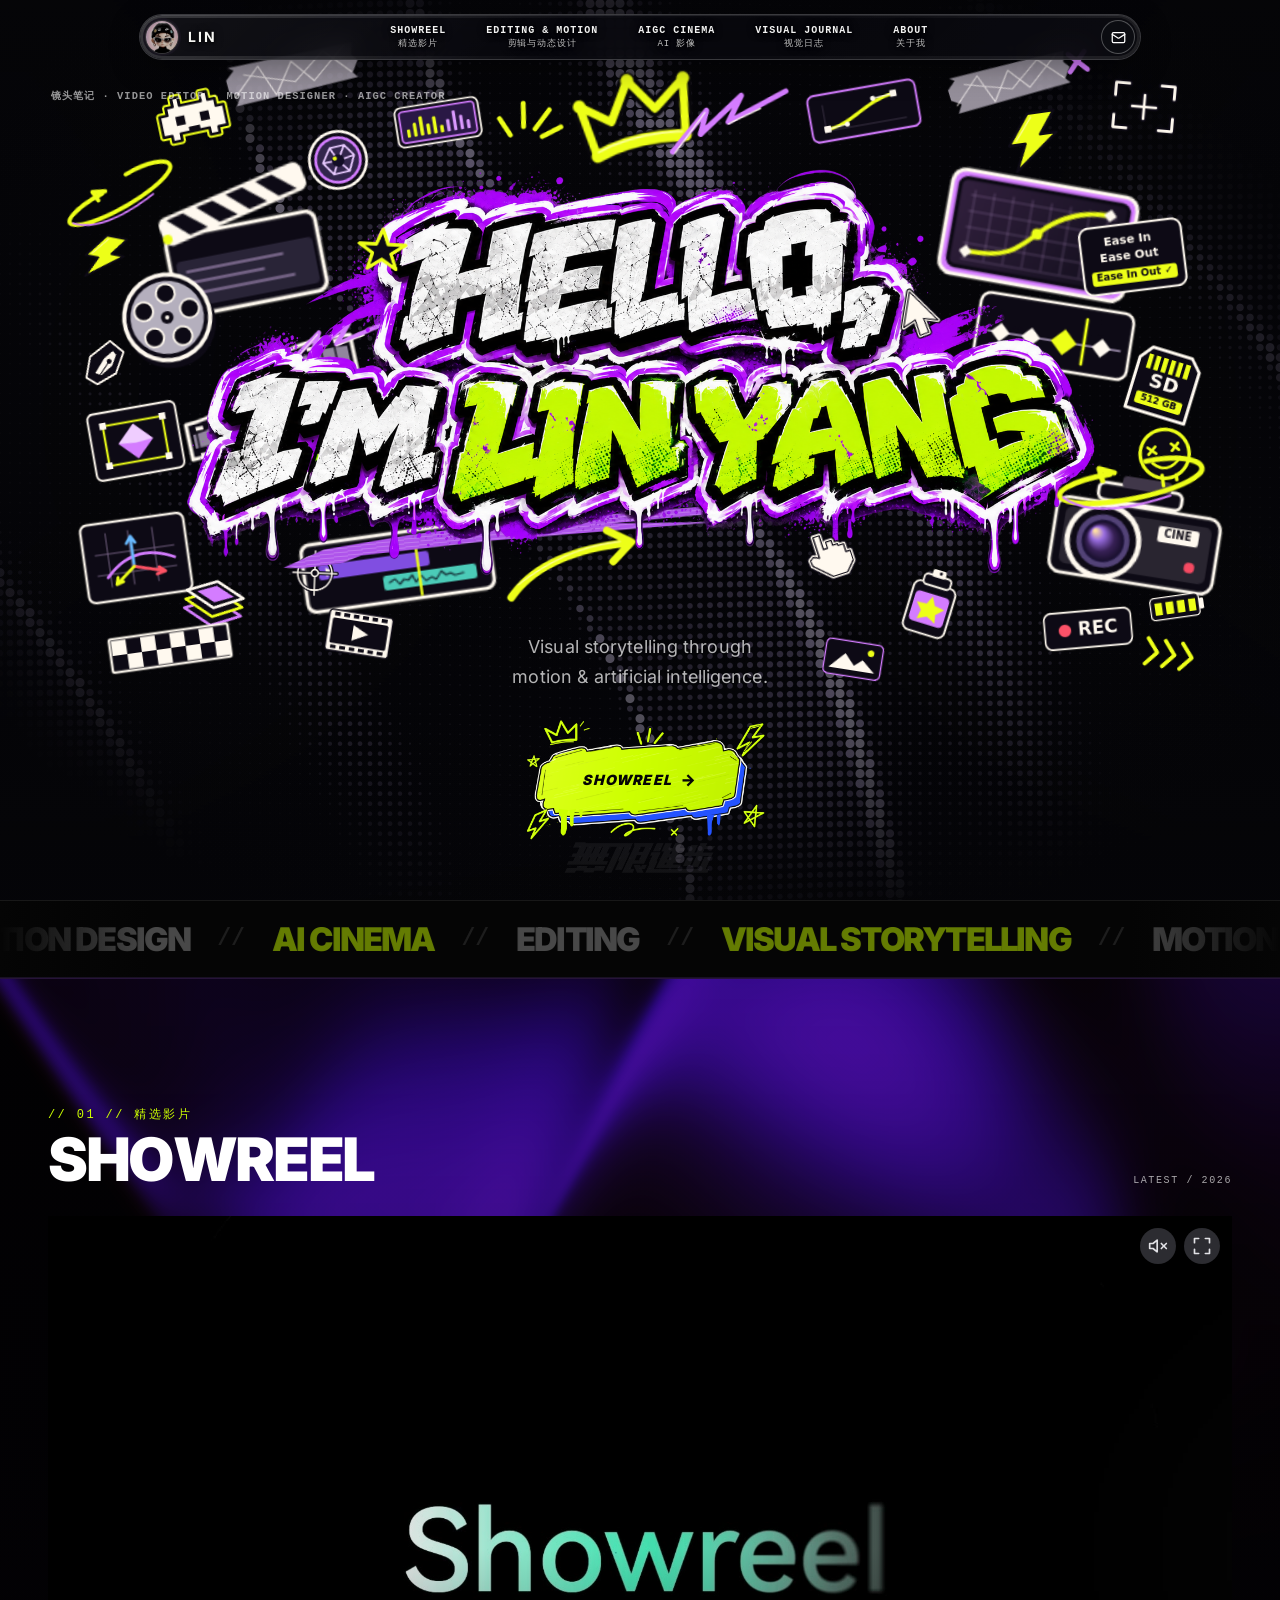
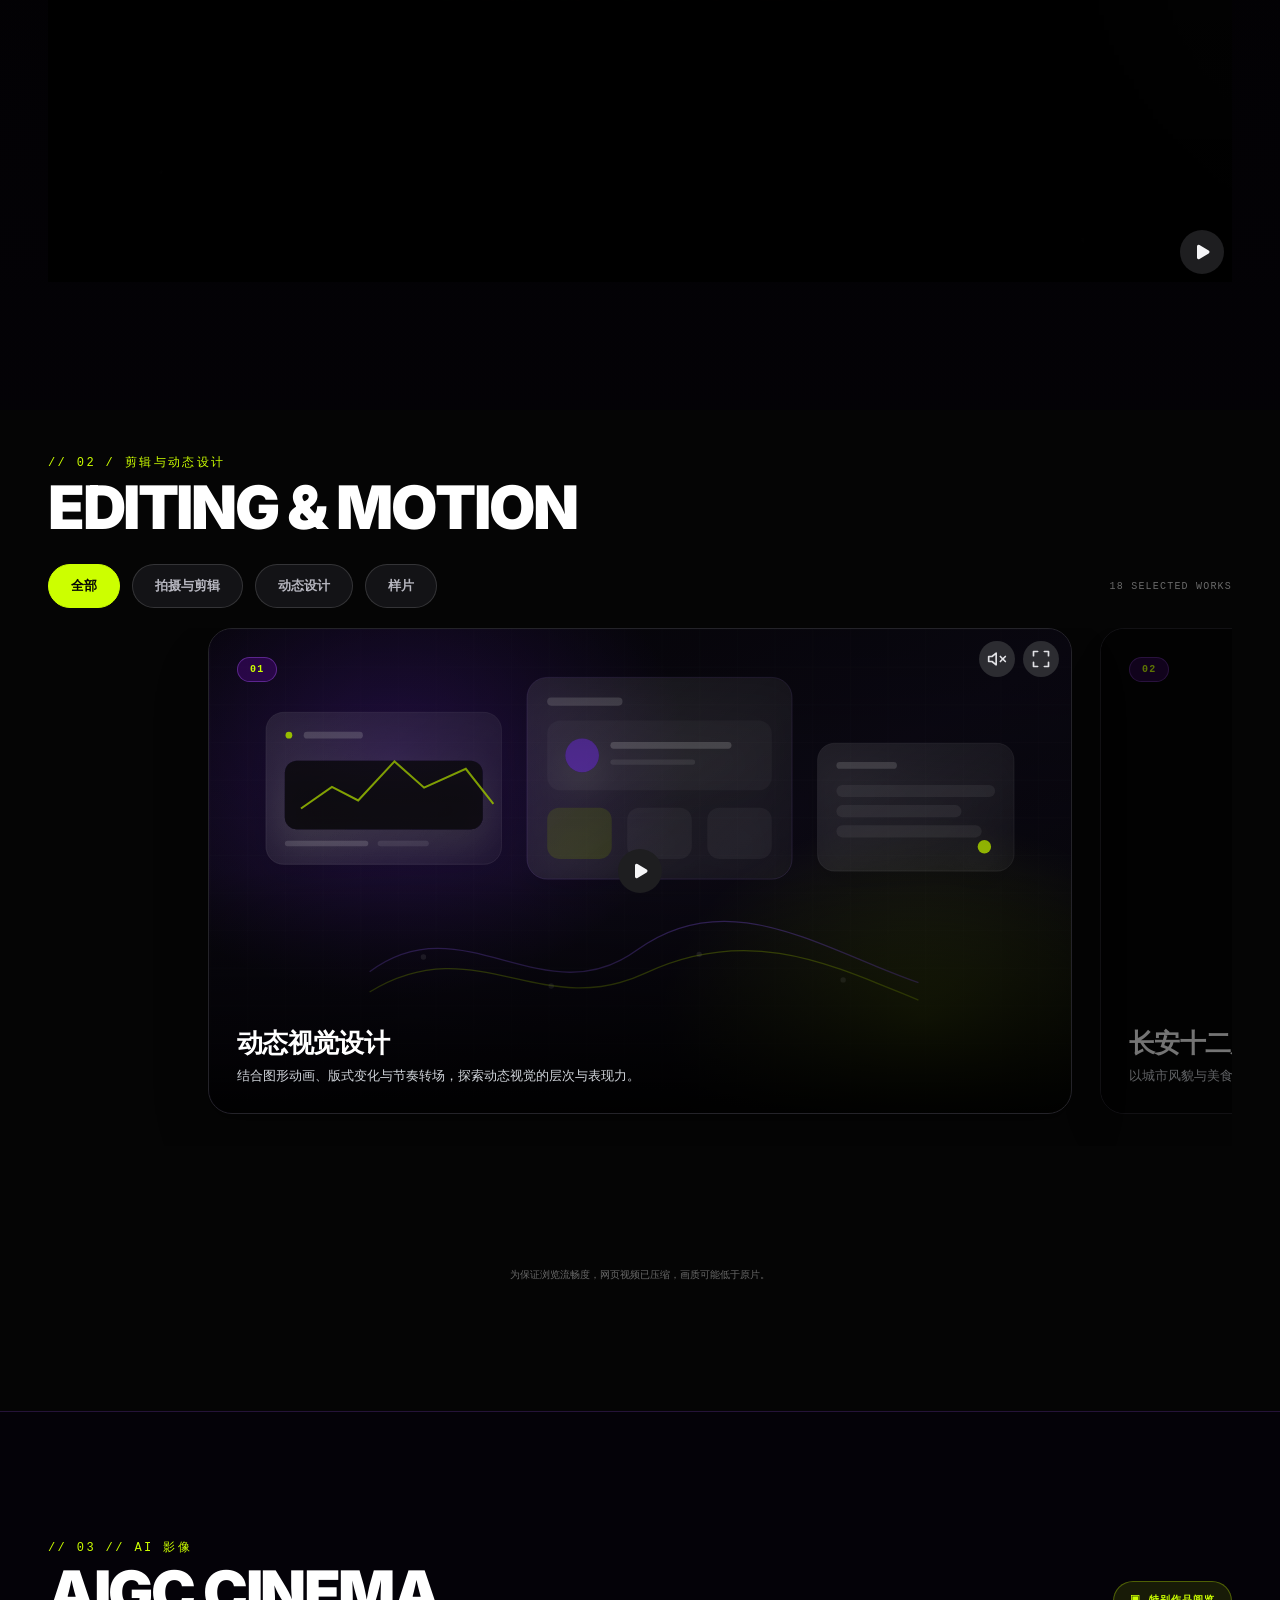
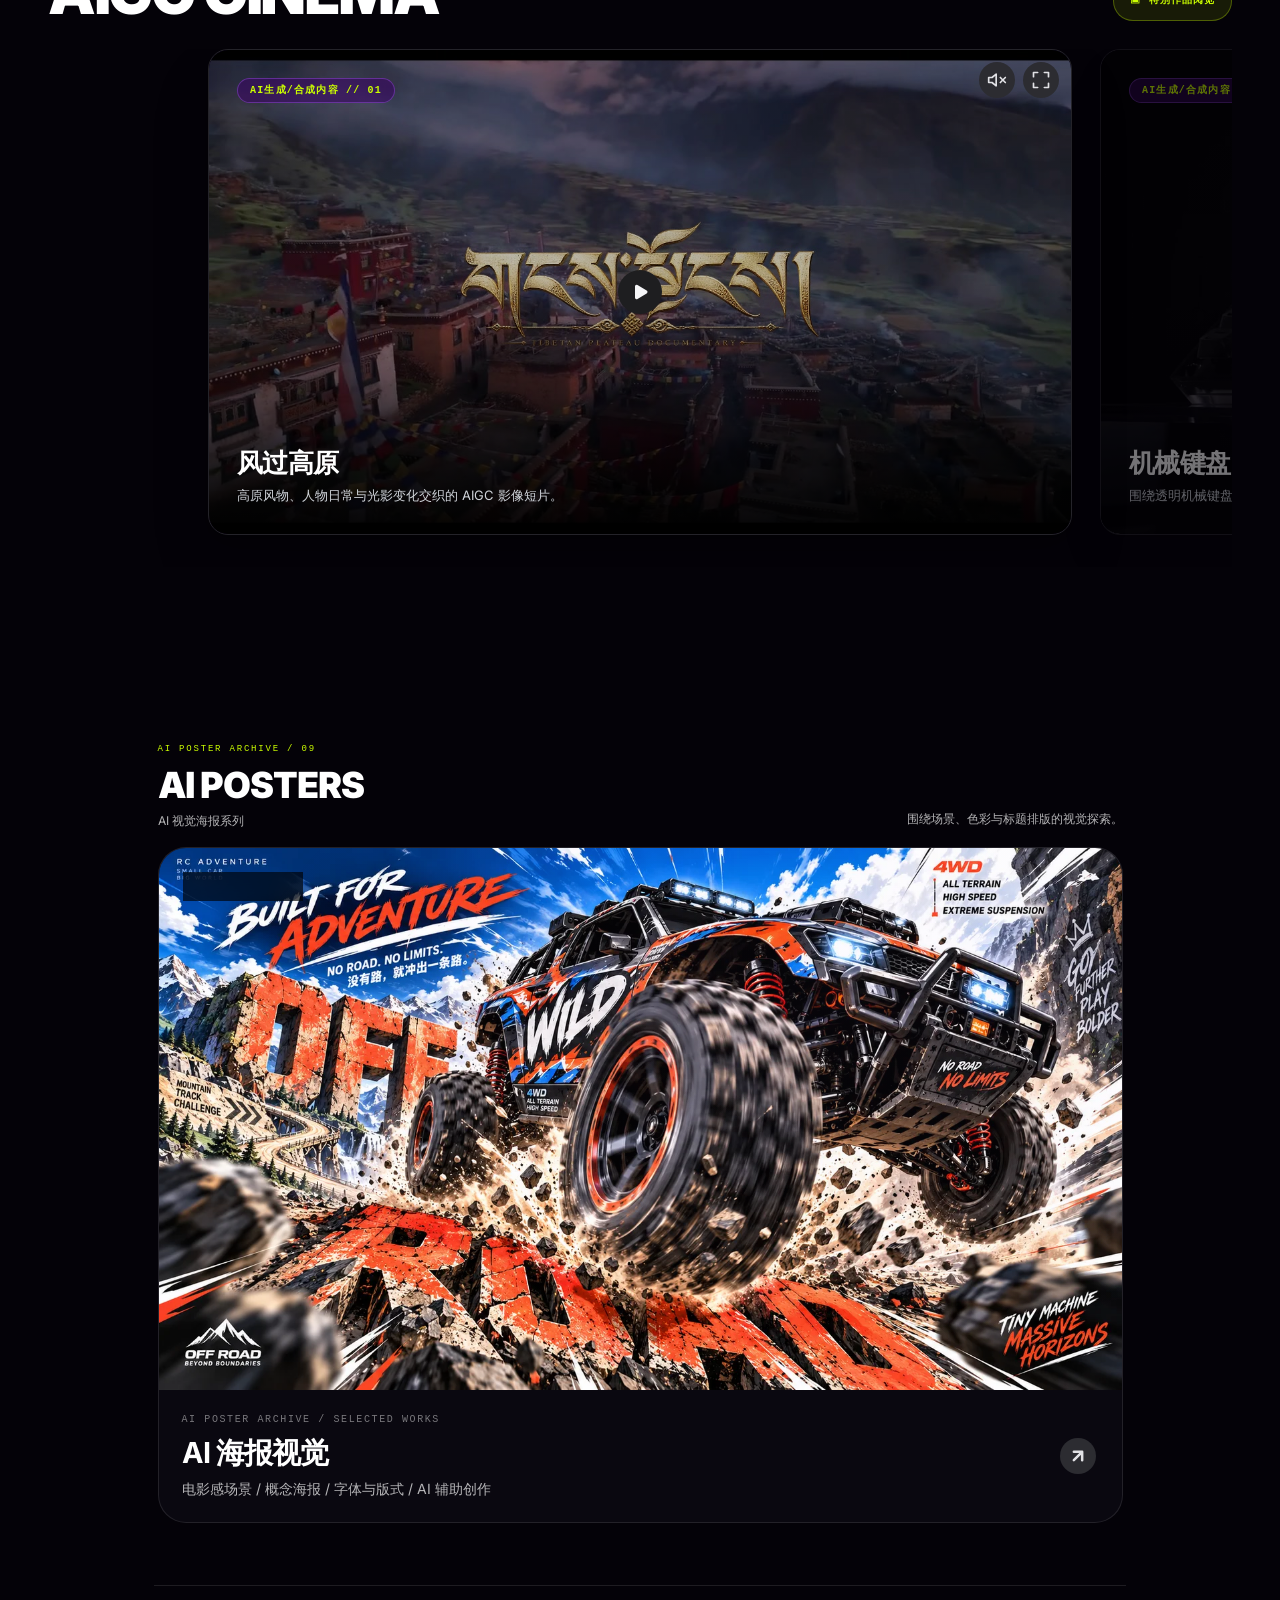
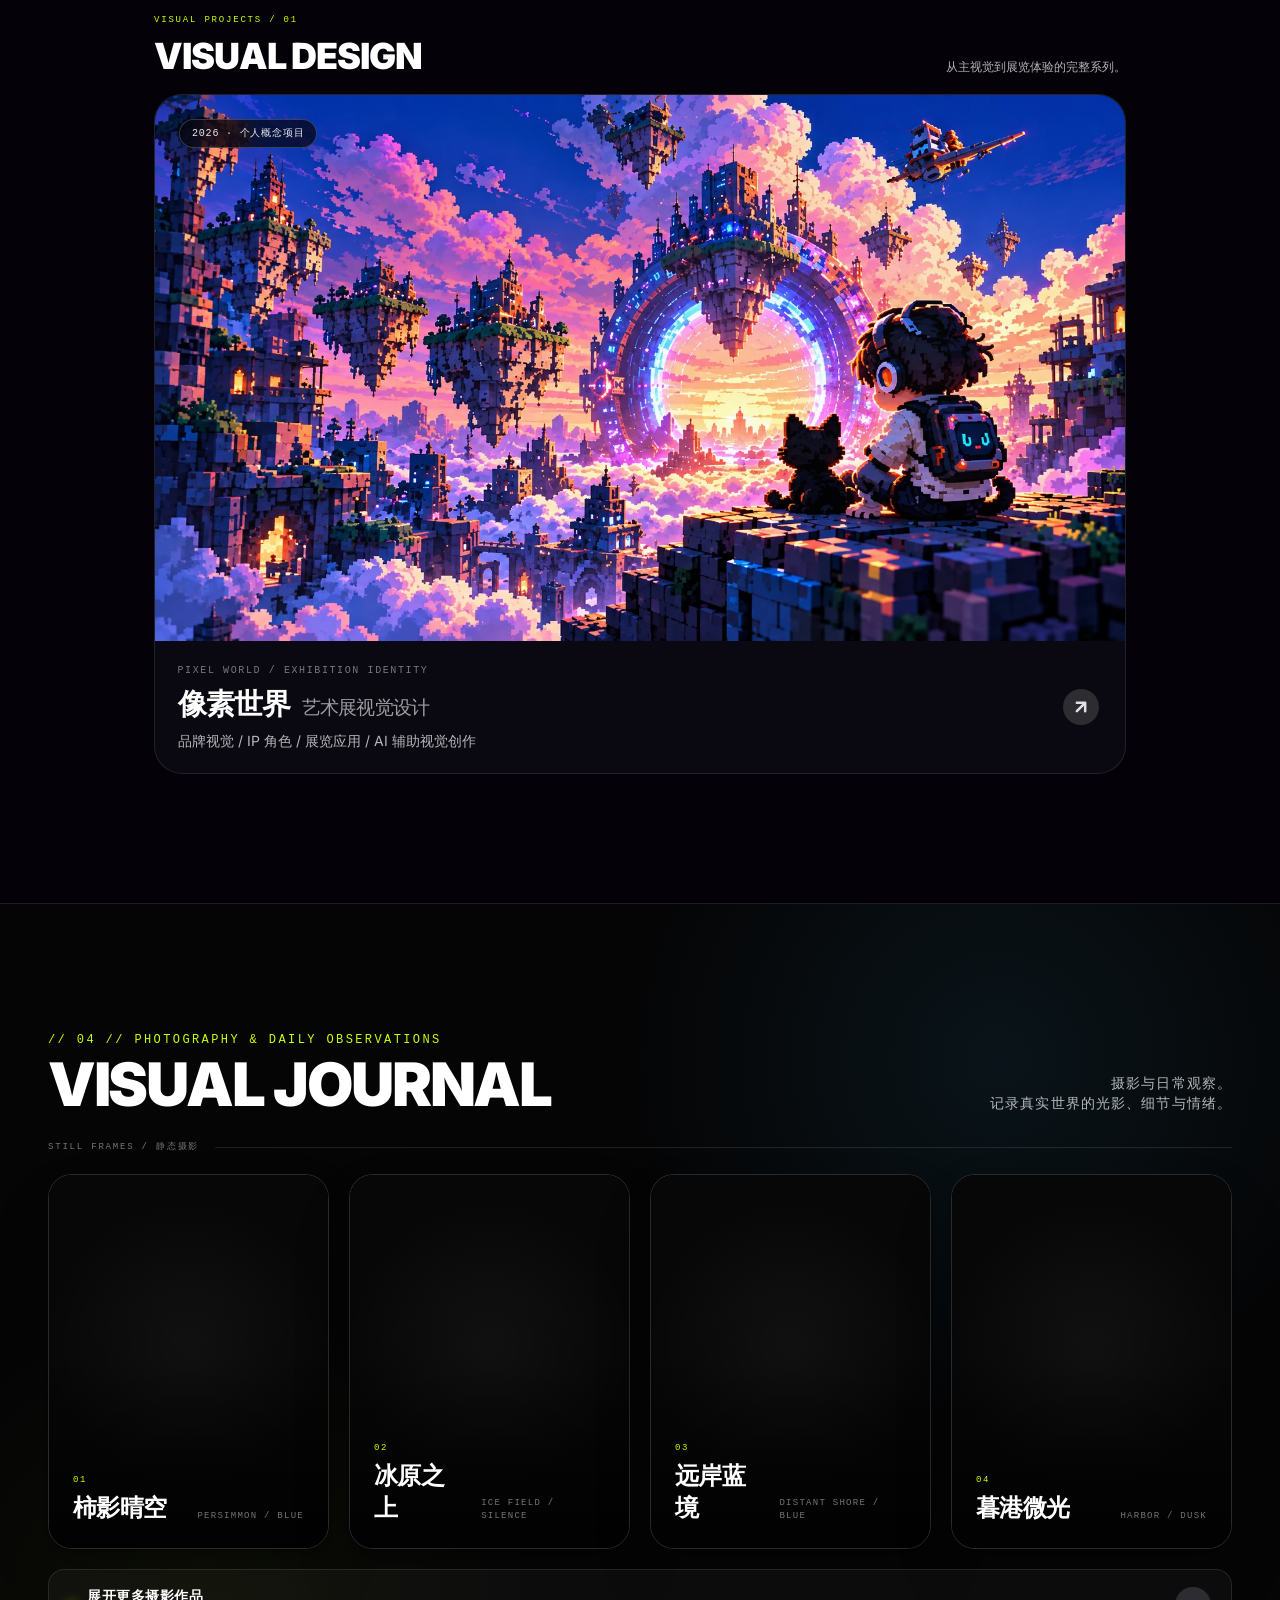
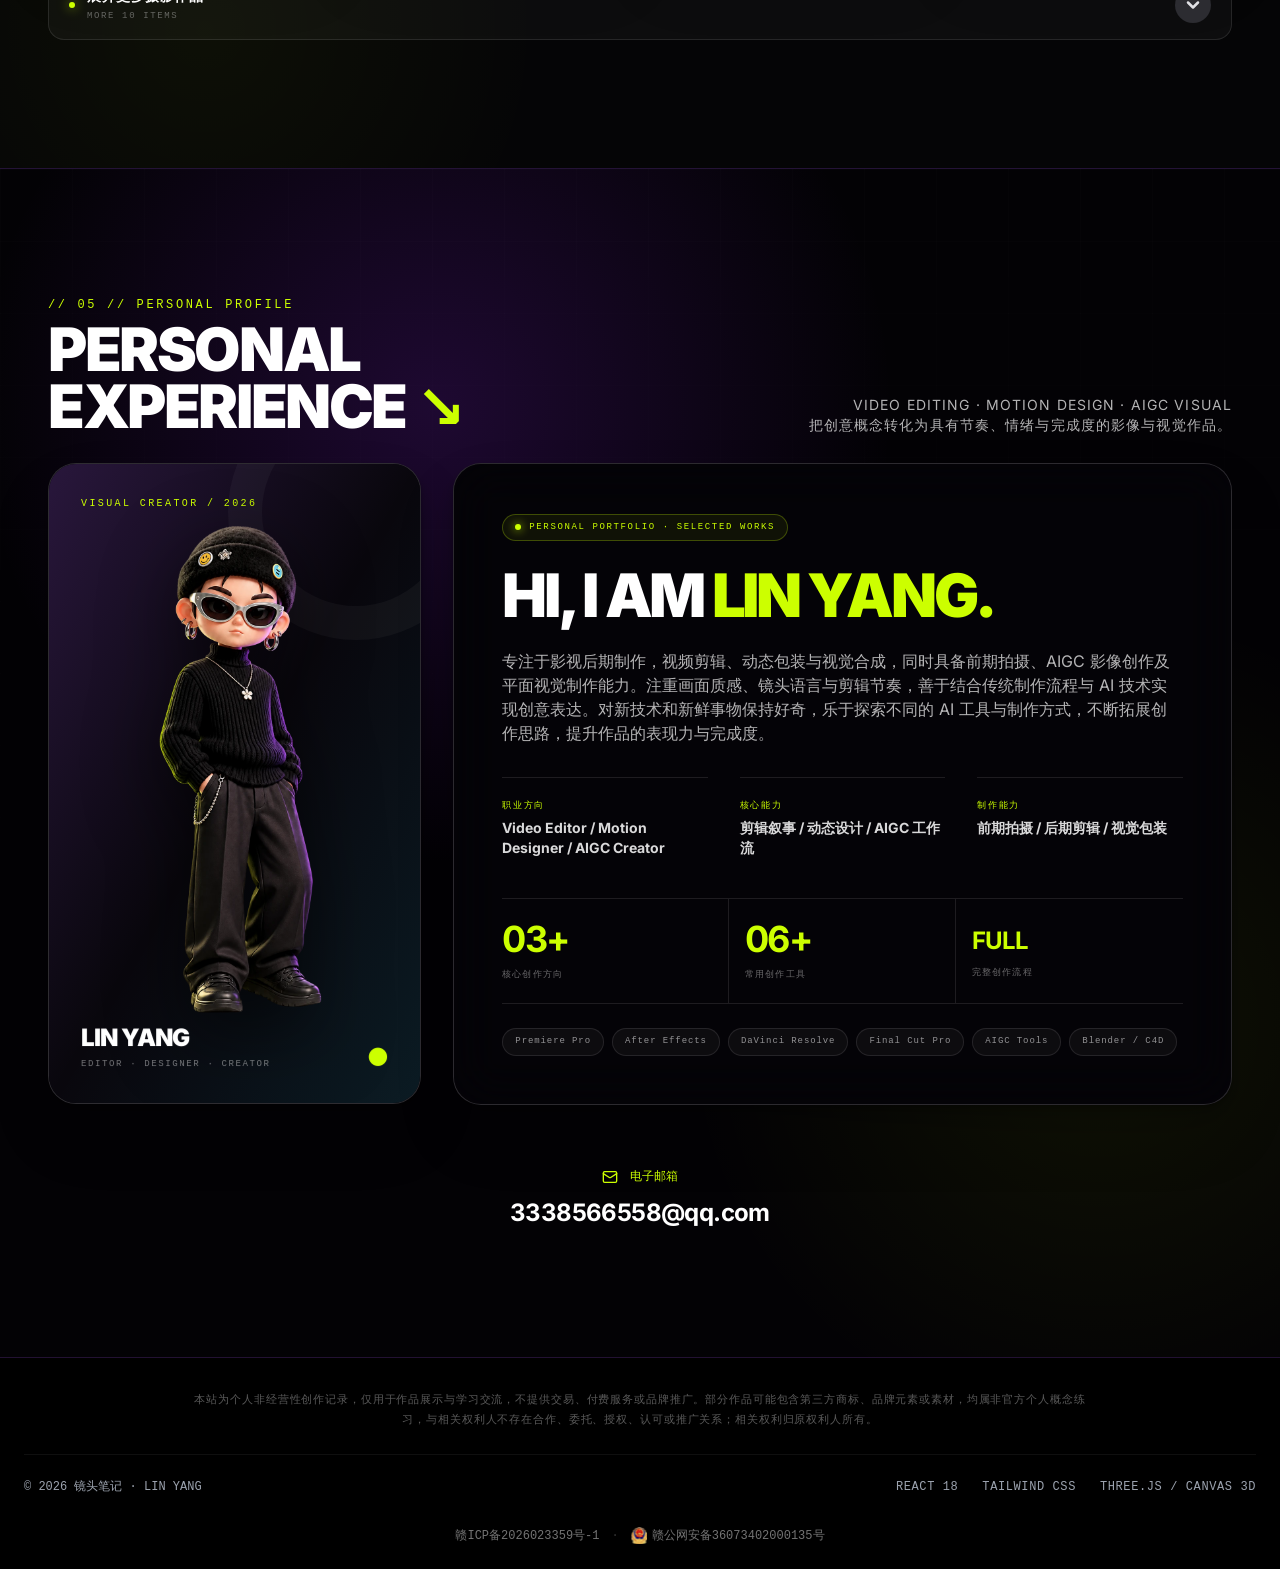
==== index.html @ d86e25cc "Update portfolio video sources and journal lightbox photos" ====
<!DOCTYPE html>
<html lang="zh-CN" class="scroll-smooth">
<head>
  <meta charset="UTF-8">
  <meta name="viewport" content="width=device-width, initial-scale=1.0">
  <title>LIN</title>
  <link rel="icon" type="image/x-icon" sizes="16x16 32x32 48x48" href="/favicon.ico?v=creature-h-2">
  <link rel="icon" type="image/svg+xml" sizes="any" href="/favicon.svg?v=creature-h-2">
  <meta name="description" content="镜头笔记是 LIN YANG 的影视后期、动态设计与 AIGC 影像个人创作记录。">
  <meta name="robots" content="noindex, nofollow, noarchive, nosnippet, noimageindex">
  <meta name="theme-color" content="#050505">
  <!-- Start first-screen images before React, fonts and application parsing. -->
  <link rel="preload" as="font" type="font/woff2" href="./assets/hero/textile-greeting/pixelify-sans-latin-700-normal.woff2" crossorigin>
  <link data-hero-preload rel="preload" as="image" type="image/webp" href="./assets/hero/textile-cycles-v1/creature-series.webp" fetchpriority="high">
  <link rel="preload" as="image" type="image/webp" href="./assets/intro/infinite-progress.webp" media="(prefers-reduced-motion: no-preference)">
  <script>
    // Reuse preload URLs, decode before entrance, and never trap a failed/slow visit.
    window.__heroAssetsReady = new Promise(resolve => {
      let finished = false;
      const finish = () => {
        if (finished) return;
        finished = true;
        clearTimeout(deadline);
        resolve();
      };
      const deadline = setTimeout(finish, 2400);
      const images = Array.from(document.querySelectorAll('link[data-hero-preload]'))
        .filter(link => !link.media || window.matchMedia(link.media).matches)
        .map(link => new Promise(done => {
          const image = new Image();
          image.decoding = 'async';
          image.fetchPriority = link.getAttribute('fetchpriority') || 'auto';
          image.onload = () => {
            if (typeof image.decode === 'function') image.decode().catch(() => {}).then(done);
            else done();
          };
          image.onerror = done;
          image.src = link.href;
        }));
      Promise.all(images).then(finish, finish);
    });
  </script>
  <script>
    const pageNavigation = performance.getEntriesByType?.('navigation')[0];
    const isPageReload = pageNavigation ? pageNavigation.type === 'reload' : performance.navigation?.type === 1;
    if (isPageReload) {
      // Start a reload at the homepage before reading any chapter or project route.
      if ('scrollRestoration' in history) history.scrollRestoration = 'manual';
      const homeUrl = new URL(window.location.href);
      homeUrl.hash = '';
      history.replaceState(null, '', homeUrl);
    } else if (['#project-pixel-world', '#project-ai-posters'].includes(window.location.hash)) {
      document.documentElement.classList.add('project-route-pending');
    }
    try {
      if (isPageReload) {
        sessionStorage.removeItem('portfolioReviewReturn');
        sessionStorage.removeItem('portfolioReviewScrollY');
      } else if (sessionStorage.getItem('portfolioReviewReturn') === 'gallery') {
        document.documentElement.classList.add('review-return-pending');
      }
    } catch {}
  </script>




  <style>
    html { background: #050505; }
    html.project-route-pending #root { visibility: hidden; }
    html.review-return-pending body {
      opacity: 0;
      pointer-events: none;
      animation: review-return-fallback 1ms 2.5s forwards;
    }
    @keyframes review-return-fallback {
      to { opacity: 1; pointer-events: auto; }
    }
    body {
      font-family: 'Inter', system-ui, -apple-system, BlinkMacSystemFont, sans-serif;
      background-color: #050505;
      color: #ffffff;
      overflow-x: hidden;
    }
    ::-webkit-scrollbar { width: 6px; }
    ::-webkit-scrollbar-track { background: #050505; }
    ::-webkit-scrollbar-thumb { background: #2a1b3d; border-radius: 3px; }
    ::-webkit-scrollbar-thumb:hover { background: #A855F7; }
    .static-icp-footer {
      position: relative;
      z-index: 10;
      visibility: hidden;
      opacity: 0;
      padding: 0 24px calc(24px + env(safe-area-inset-bottom));
      background: #000;
      color: rgba(255, 255, 255, 0.45);
      font-family: ui-monospace, SFMono-Regular, Menlo, Monaco, Consolas, monospace;
      font-size: 12px;
      line-height: 1.5;
      text-align: center;
      transition: opacity 180ms ease;
      animation: static-icp-fallback 180ms ease 12s forwards;
    }
    html.site-intro-complete .static-icp-footer {
      visibility: visible;
      opacity: 1;
      animation: none;
    }
    @keyframes static-icp-fallback {
      to {
        visibility: visible;
        opacity: 1;
      }
    }
    .static-icp-footer a {
      color: inherit;
      text-decoration: none;
      transition: color 180ms ease;
    }
    .static-icp-footer__links {
      display: flex;
      flex-wrap: wrap;
      align-items: center;
      justify-content: center;
      gap: 8px 12px;
    }
    .static-icp-footer__separator {
      color: rgba(255, 255, 255, 0.2);
    }
    .static-icp-footer__police {
      display: inline-flex;
      align-items: center;
      gap: 5px;
    }
    .static-icp-footer__badge {
      width: 16px;
      height: 18px;
      object-fit: contain;
      flex: 0 0 auto;
    }
    .static-icp-footer a:hover,
    .static-icp-footer a:focus-visible {
      color: #CCFF00;
    }

      /* Animate only the media so sound and expand controls stay aligned. */
      .aigc-gallery-card__preview { overflow: hidden; }
      .aigc-gallery-card__preview > img, .aigc-gallery-card__preview > video { opacity: 1; filter: brightness(.85); }
</style>
  <link rel="preload" href="./assets/site.css?v=41cffd0712" as="style">
  <link rel="stylesheet" href="./assets/site.css?v=41cffd0712">
</head>
<body class="bg-[#050505] text-white">

  <div id="root"></div>
  <footer class="static-icp-footer" aria-label="网站备案信息">
    <div class="static-icp-footer__links">
      <a href="https://beian.miit.gov.cn/" target="_blank" rel="noopener noreferrer">
        赣ICP备2026023359号-1
      </a>
      <span class="static-icp-footer__separator" aria-hidden="true">·</span>
      <a class="static-icp-footer__police" href="https://beian.mps.gov.cn/#/query/webSearch?code=36073402000135" target="_blank" rel="noopener noreferrer">
        <img class="static-icp-footer__badge" src="./assets/gongan-beian.png" alt="" width="16" height="18">
        赣公网安备36073402000135号
      </a>
    </div>
  </footer>
  <noscript>
    <style>
      .static-icp-footer { visibility: visible !important; opacity: 1 !important; animation: none !important; }
    </style>
  </noscript>
<script src="./assets/react.production.min.js" defer></script>
  <script src="./assets/react-dom.production.min.js" defer></script>
  <script src="./assets/hero/pattern-waves.js?v=0b470b080c" defer></script>
  <script src="./assets/hero/text-image-greeting.js?v=a003a6a29b" defer></script>
  <script src="./assets/hero/nav-glass-surface.js?v=66117b0109" defer></script>
  <script src="./assets/site.js?v=bdb9c400f9" defer></script>

</body>
</html>
---- assets/site.css ----
@font-face{font-family:Inter;font-style:normal;font-display:swap;font-weight:300;src:url('./fonts/inter-latin-300-normal.woff2') format('woff2')}@font-face{font-family:Inter;font-style:normal;font-display:swap;font-weight:400;src:url('./fonts/inter-latin-400-normal.woff2') format('woff2')}@font-face{font-family:Inter;font-style:normal;font-display:swap;font-weight:500;src:url('./fonts/inter-latin-500-normal.woff2') format('woff2')}@font-face{font-family:Inter;font-style:normal;font-display:swap;font-weight:700;src:url('./fonts/inter-latin-700-normal.woff2') format('woff2')}@font-face{font-family:Inter;font-style:normal;font-display:swap;font-weight:900;src:url('./fonts/inter-latin-900-normal.woff2') format('woff2')}@font-face{font-family:Orbitron;font-style:normal;font-display:swap;font-weight:700;src:url('./fonts/orbitron-latin-700-normal.woff2') format('woff2')}@font-face{font-family:Orbitron;font-style:normal;font-display:swap;font-weight:900;src:url('./fonts/orbitron-latin-900-normal.woff2') format('woff2')}.pattern-waves{position:relative;width:100%;height:100%;overflow:hidden}.card-swap{position:relative;width:100%;height:100%;outline:0;-webkit-tap-highlight-color:transparent}.card-swap-sizer{max-height:100%;overflow:hidden;pointer-events:none}.card-swap-sizer>span{display:block;width:100%;max-width:var(--swap-stage-w);aspect-ratio:var(--swap-ratio)}.card-swap-stage{position:absolute;top:50%;left:50%;width:var(--swap-stage-w);height:var(--swap-stage-h);perspective:900px;transform:translate(-50%,-50%);pointer-events:none}.card-swap-slot{position:absolute;top:var(--swap-oy);left:var(--swap-ox);width:var(--swap-w);height:var(--swap-h);margin:calc(var(--swap-h)/ -2) 0 0 calc(var(--swap-w)/ -2);border-radius:var(--swap-radius);overflow:hidden;isolation:isolate;box-shadow:var(--swap-shadow);pointer-events:auto;user-select:none;-webkit-user-select:none;touch-action:pan-y;backface-visibility:hidden;-webkit-backface-visibility:hidden}.card-swap:focus-visible .card-swap-slot[data-front]{outline:2px solid var(--swap-ink);outline-offset:3px}.card-swap-shade{position:absolute;inset:0;z-index:3;border-radius:inherit;background:var(--swap-shade);opacity:0;pointer-events:none}.card-swap-card{position:relative;width:100%;height:100%;box-sizing:border-box;border-radius:inherit;overflow:hidden;isolation:isolate;background:var(--swap-tile);color:var(--swap-ink)}.card-swap-card-rim{position:absolute;inset:0;z-index:2;border-radius:inherit;box-shadow:inset 0 0 0 1px var(--swap-tile-edge),inset 0 1px 0 var(--swap-tile-highlight);pointer-events:none}.card-swap-item{display:flex;flex-direction:column;gap:6px;height:100%;padding:6px;box-sizing:border-box}.card-swap-head{display:flex;flex:none;align-items:center;gap:10px;min-width:0;height:30px;padding:0 6px}.card-swap-icon{display:grid;flex:none;place-items:center;width:24px;height:24px;border-radius:50%;background:var(--swap-badge)}.card-swap-title{overflow:hidden;font-size:14px;font-weight:500;line-height:1.2;letter-spacing:-.01em;text-overflow:ellipsis;white-space:nowrap}.card-swap-media{position:relative;flex:1;min-height:0;overflow:hidden;border-radius:max(0px,calc(var(--swap-radius) - 6px));background:var(--swap-badge)}.card-swap-media img{position:absolute;inset:0;display:block;width:100%;height:100%;object-fit:cover;pointer-events:none;user-select:none;-webkit-user-drag:none}.card-swap-media::after{content:'';position:absolute;inset:0;border-radius:inherit;box-shadow:inset 0 0 0 1px var(--swap-media-edge);pointer-events:none}.premium-nav__glass.glass-surface{position:relative;display:flex;align-items:center;justify-content:center;overflow:hidden;transition:opacity .26s ease-out}.premium-nav__glass .glass-surface__filter{width:100%;height:100%;pointer-events:none;position:absolute;inset:0;opacity:0;z-index:-1}.premium-nav__glass .glass-surface__content{width:100%;height:100%;display:flex;align-items:center;justify-content:center;padding:.5rem;border-radius:inherit;position:relative;z-index:1}.premium-nav__glass.glass-surface--svg{background:light-dark(hsl(0 0% 100% / var(--glass-frost,0)),hsl(0 0% 0% / var(--glass-frost,0)));backdrop-filter:var(--filter-id,url(#glass-filter)) saturate(var(--glass-saturation,1));box-shadow:0 0 2px 1px light-dark(color-mix(in oklch,#000,transparent 85%),color-mix(in oklch,#fff,transparent 65%)) inset,0 0 10px 4px light-dark(color-mix(in oklch,#000,transparent 90%),color-mix(in oklch,#fff,transparent 85%)) inset,0 4px 16px rgba(17,17,26,.05),0 8px 24px rgba(17,17,26,.05),0 16px 56px rgba(17,17,26,.05),0 4px 16px rgba(17,17,26,.05) inset,0 8px 24px rgba(17,17,26,.05) inset,0 16px 56px rgba(17,17,26,.05) inset}.premium-nav__glass.glass-surface--webgl{box-shadow:0 4px 16px rgba(17,17,26,.05),0 8px 24px rgba(17,17,26,.05),0 16px 56px rgba(17,17,26,.05)}.premium-nav__glass .glass-surface__canvas,.premium-nav__glass .glass-surface__frame{position:absolute;inset:0;width:100%;height:100%;border-radius:inherit;pointer-events:none}.premium-nav__glass .glass-surface__frame{background:light-dark(hsl(0 0% 100% / var(--glass-frost,0)),hsl(0 0% 0% / var(--glass-frost,0)));box-shadow:0 0 2px 1px light-dark(color-mix(in oklch,#000,transparent 85%),color-mix(in oklch,#fff,transparent 65%)) inset,0 0 10px 4px light-dark(color-mix(in oklch,#000,transparent 90%),color-mix(in oklch,#fff,transparent 85%)) inset,0 4px 16px rgba(17,17,26,.05) inset,0 8px 24px rgba(17,17,26,.05) inset,0 16px 56px rgba(17,17,26,.05) inset}.premium-nav__glass.glass-surface--fallback{background:light-dark(hsl(0 0% 100% / calc(.12 + var(--glass-frost,0) * .5)),hsl(0 0% 100% / calc(.04 + var(--glass-frost,0) * .3)));-webkit-backdrop-filter:blur(12px) saturate(calc(var(--glass-saturation,1) * 1.4)) brightness(1.04);backdrop-filter:blur(12px) saturate(calc(var(--glass-saturation,1) * 1.4)) brightness(1.04);box-shadow:inset 0 1px 0 0 light-dark(hsl(0 0% 100% / .85),hsl(0 0% 100% / .3)),inset 0 -1px 0 0 light-dark(hsl(0 0% 100% / .35),hsl(0 0% 100% / .08)),0 0 2px 1px light-dark(color-mix(in oklch,#000,transparent 88%),color-mix(in oklch,#fff,transparent 72%)) inset,0 0 12px 3px light-dark(color-mix(in oklch,#fff,transparent 72%),color-mix(in oklch,#fff,transparent 90%)) inset,0 4px 16px rgba(17,17,26,.06),0 8px 24px rgba(17,17,26,.06),0 16px 56px rgba(17,17,26,.06)}.premium-nav__glass .glass-surface__rim,.premium-nav__glass .glass-surface__sheen{position:absolute;inset:0;border-radius:inherit;pointer-events:none}.premium-nav__glass .glass-surface__sheen{background:linear-gradient(135deg,light-dark(hsl(0 0% 100% / .42),hsl(0 0% 100% / .14)) 0,transparent 42%,transparent 64%,light-dark(hsl(0 0% 100% / .18),hsl(0 0% 100% / .05)) 100%)}.premium-nav__glass .glass-surface__rim{padding:3px;background:linear-gradient(150deg,light-dark(hsl(0 0% 100% / .7),hsl(0 0% 100% / .34)),light-dark(hsl(0 0% 100% / .1),hsl(0 0% 100% / .03)) 45%,light-dark(hsl(0 0% 100% / .08),hsl(0 0% 100% / .02)) 60%,light-dark(hsl(0 0% 100% / .42),hsl(0 0% 100% / .18)));-webkit-mask:linear-gradient(#000 0 0) content-box,linear-gradient(#000 0 0);-webkit-mask-composite:xor;mask:linear-gradient(#000 0 0) content-box exclude,linear-gradient(#000 0 0)}.premium-nav__glass .glass-surface__glow,.premium-nav__glass .glass-surface__line{position:absolute;inset:0;pointer-events:none;-webkit-mask-size:100% 100%;mask-size:100% 100%}.premium-nav__glass.glass-surface--svg .glass-surface__line,.premium-nav__glass.glass-surface--webgl .glass-surface__line{background:light-dark(color-mix(in oklch,#000,transparent 85%),color-mix(in oklch,#fff,transparent 65%))}.premium-nav__glass.glass-surface--svg .glass-surface__glow,.premium-nav__glass.glass-surface--webgl .glass-surface__glow{background:light-dark(color-mix(in oklch,#000,transparent 90%),color-mix(in oklch,#fff,transparent 85%))}.premium-nav__glass.glass-surface--fallback .glass-surface__line{background:light-dark(color-mix(in oklch,#000,transparent 88%),color-mix(in oklch,#fff,transparent 72%))}.premium-nav__glass.glass-surface--fallback .glass-surface__glow{background:light-dark(color-mix(in oklch,#fff,transparent 72%),color-mix(in oklch,#fff,transparent 90%))}@supports not ((backdrop-filter:blur(1px)) or (-webkit-backdrop-filter:blur(1px))){.premium-nav__glass.glass-surface--fallback{background:light-dark(hsl(0 0% 100% / .72),hsl(0 0% 12% / .72))}}.premium-nav__glass.glass-surface:focus-visible{outline:solid 2px;outline-offset:2px}.rb-fold-text{display:inline-block;color:var(--rb-fold-text-color,currentColor);font-size:var(--rb-fold-text-font-size, inherit);font-weight:var(--rb-fold-text-font-weight,inherit);line-height:.95;letter-spacing:-.04em;white-space:pre-wrap;user-select:text}.rb-fold-text-sr-only{position:absolute;user-select:none;width:1px;height:1px;padding:0;margin:-1px;overflow:hidden;clip:rect(0,0,0,0);white-space:nowrap;border:0}.rb-fold-text-visual{display:inline}.rb-fold-text-word{display:inline-block;white-space:nowrap}.rb-fold-text-segment{display:inline-block;perspective:var(--fold-perspective,700px);vertical-align:baseline}.rb-fold-text-segment[data-fold-split=line]{display:block}.rb-fold-text-piece{--fold-shade:linear-gradient(
    180deg,
    rgba(0, 0, 0, 0.58) 0%,
    rgba(0, 0, 0, 0.22) 42%,
    rgba(255, 255, 255, 0.26) 100%
  );position:relative;display:inline-block;backface-visibility:hidden;transform-origin:50% 0%}.rb-fold-text-piece[data-fold-hinge=bottom]{--fold-shade:linear-gradient(0deg, rgba(0, 0, 0, 0.58) 0%, rgba(0, 0, 0, 0.22) 42%, rgba(255, 255, 255, 0.26) 100%);transform-origin:50% 100%}.rb-fold-text-piece[data-fold-hinge=left]{--fold-shade:linear-gradient(90deg, rgba(0, 0, 0, 0.58) 0%, rgba(0, 0, 0, 0.22) 42%, rgba(255, 255, 255, 0.26) 100%);transform-origin:0% 50%}.rb-fold-text-piece[data-fold-hinge=right]{--fold-shade:linear-gradient(
    270deg,
    rgba(0, 0, 0, 0.58) 0%,
    rgba(0, 0, 0, 0.22) 42%,
    rgba(255, 255, 255, 0.26) 100%
  );transform-origin:100% 50%}.rb-fold-text-piece[data-fold-style=blinds]{perspective:var(--fold-perspective,700px)}.rb-fold-text-slat{position:relative;display:inline-block;backface-visibility:hidden}.rb-fold-text-slat[data-fold-slat='b']{position:absolute;inset:0;visibility:hidden}.rb-fold-text-piece::after,.rb-fold-text-slat::after{content:attr(data-rb-fold-text);position:absolute;inset:0;pointer-events:none;color:transparent;-webkit-text-fill-color:transparent;background-image:var(--fold-shade);-webkit-background-clip:text;background-clip:text;opacity:var(--fold-crease, 0)}@media (prefers-reduced-motion:reduce){.rb-fold-text-piece,.rb-fold-text-slat{transform:none!important}.rb-fold-text-piece::after,.rb-fold-text-slat::after{opacity:0!important}}.premium-hero .hero-bg-media{position:absolute;inset:0;z-index:0;overflow:hidden;pointer-events:none;background:#050508;background-image:radial-gradient(ellipse at 72% 46%,rgba(85,60,130,.13),transparent 72%)}.premium-hero .hero-pattern-waves{position:absolute;inset:0;width:100%;height:100%;overflow:hidden;pointer-events:none}.hero-pattern-waves canvas{display:block;width:100%;height:100%}.hero-bg-overlay{position:absolute;inset:0;z-index:1;pointer-events:none;background:linear-gradient(90deg,rgba(5,5,8,.62),rgba(5,5,8,.32) 36%,rgba(5,5,8,.05) 65%,rgba(5,5,8,.1)),linear-gradient(0deg,rgba(5,5,8,.52),transparent 32%,transparent 75%,rgba(5,5,8,.2))}.premium-hero{--hero-motion-scale:1}.premium-hero .hero-content,.premium-hero .premium-hero__inner{z-index:2}.premium-hero .hero-projects{z-index:3;transform:none!important;transition:none}.premium-hero .hero-projects .premium-hero__portal,.premium-hero .hero-projects .premium-hero__portal:focus-visible,.premium-hero .hero-projects .premium-hero__portal:hover{transform:var(--hero-rest-transform,var(--portal-transform));translate:none;scale:none;transition:box-shadow .4s;box-shadow:0 0 1px #efe1f799,-2px 0 8px #f3476233,2px 3px 12px #b39ad133,0 14px 24px #0008}.premium-hero.is-ready .hero-projects .premium-hero__portal{animation:heroCardEntrance 1.05s var(--portal-enter-delay) ease-out backwards}@media (min-width:1200px),(min-width:768px) and (orientation:landscape){.premium-hero{--hero-motion-scale:var(--hero-scale)}.premium-hero .hero-projects .premium-hero__portal::before{background:radial-gradient(ellipse at 0 3%,#fff0f0,#ef6b7c 5%,transparent 20%),radial-gradient(ellipse at 100% 8%,#fff4ff,#c4accf 5%,transparent 19%),linear-gradient(145deg,#ebd9f199,#77668055 38%,#d7c4e588 74%,#73596744)}.premium-hero .hero-projects .premium-hero__portal-glint{opacity:.55}}.premium-hero .premium-hero__actions .premium-button{transition:transform .4s cubic-bezier(.22,1,.36,1),box-shadow .4s cubic-bezier(.22,1,.36,1)}.premium-hero .premium-hero__actions .premium-button svg{transition:transform .4s cubic-bezier(.22,1,.36,1)}@media (hover:hover) and (pointer:fine){.premium-hero .premium-hero__actions .premium-button:hover{transform:translate3d(0,calc(-3px / var(--hero-motion-scale)),0) scale(1.015);background:#cf0;box-shadow:0 0 28px rgba(190,255,0,.18),inset 0 1px 0 rgba(255,255,255,.5)}.premium-hero .premium-hero__actions .premium-button:hover svg{transform:translate3d(calc(4px / var(--hero-motion-scale)),calc(-4px / var(--hero-motion-scale)),0)}}@media (max-width:767px){.premium-hero .hero-projects{display:none!important}.hero-bg-overlay{background:linear-gradient(90deg,rgba(5,5,8,.32),transparent),linear-gradient(0deg,rgba(5,5,8,.58),transparent 45%,rgba(5,5,8,.15))}}.premium-hero .hero-name-environment{opacity:.55;position:absolute;inset:0;z-index:-1;pointer-events:none;overflow:visible}.hero-name-environment__breath{position:absolute;inset:0;opacity:.75;transform-origin:64% 68%;animation:9s ease-in-out infinite paused heroNameEnvironmentBreath}.premium-hero.is-ready[data-motion-active=true] .hero-name-environment__breath{animation-play-state:running}.hero-name-environment__breath>span{position:absolute;display:block;pointer-events:none;mix-blend-mode:screen}.hero-name-environment__wall{inset:-12.5%;background:radial-gradient(ellipse at 42% 48%,rgba(190,18,38,.2),rgba(125,9,33,.1) 43%,transparent 73%);filter:blur(42px)}.hero-name-environment__spill{left:48%;top:53%;width:78%;height:68%;background:radial-gradient(ellipse at 32% 24%,rgba(205,24,45,.14),transparent 64%),radial-gradient(ellipse at 70% 67%,rgba(130,18,53,.09),transparent 58%);filter:blur(38px);transform:rotate(-16deg)}.hero-name-environment__floor{left:-8%;top:145%;width:132%;height:24%;background:radial-gradient(ellipse at 54% 50%,rgba(180,24,50,.14),rgba(100,28,70,.07) 38%,transparent 72%);filter:blur(22px)}.hero-name-environment__glints{opacity:.35;inset:-12%;background:radial-gradient(ellipse 12% 16% at 17% 19%,rgba(255,42,52,.19),transparent 100%),radial-gradient(ellipse 11% 15% at 14% 52%,rgba(245,30,45,.14),transparent 100%),radial-gradient(ellipse 13% 18% at 83% 51%,rgba(255,44,65,.18),transparent 100%);filter:blur(14px)}@keyframes heroNameEnvironmentBreath{0%,100%{opacity:.75;transform:scale(1)}50%{opacity:.92;transform:scale(1.03)}}@media (max-width:767px){.premium-hero .hero-name-environment{opacity:.4125}.premium-hero .hero-name-environment__floor{display:none}}@media (prefers-reduced-motion:reduce){.hero-name-environment__breath{animation:none;transform:none;opacity:.75}.premium-hero .hero-projects{transform:none!important;transition:none!important}.premium-hero.is-ready .hero-projects .premium-hero__portal{animation:none!important;transform:var(--hero-rest-transform,var(--portal-transform));translate:none;scale:none;transition:none}.premium-hero .premium-hero__actions .premium-button,.premium-hero .premium-hero__actions .premium-button svg{transform:none!important;transition:none}}@media (min-width:768px){.premium-hero .hero-projects.hero-card-swap{display:block;inset:150px auto auto 610px;width:610px;height:460px}.hero-card-swap>.card-swap{pointer-events:auto}.premium-hero .hero-card-swap .premium-hero__portal{position:relative;inset:auto;width:100%;height:100%;aspect-ratio:auto;border-radius:inherit;--portal-transform:none;--hero-rest-transform:none}.premium-hero.is-ready .hero-card-swap .premium-hero__portal{animation:none;opacity:1}.premium-hero .hero-card-swap .premium-hero__portal-copy{padding:24px 80px 22px 24px}.premium-hero .hero-card-swap .premium-hero__portal-title{font-size:27px;white-space:nowrap}.premium-hero .hero-card-swap .premium-hero__portal-index{font-size:11px}.premium-hero .hero-card-swap .premium-hero__portal-label{font-size:12px}.premium-hero .hero-card-swap .premium-hero__portal-badge{top:18px;left:22px;font-size:9px}.premium-hero .hero-card-swap .premium-hero__portal-preview-mark{width:44px;height:44px;bottom:36px;right:24px}.hero-card-swap .card-swap-slot{box-shadow:0 0 1px #efdff799,0 0 12px #e04b7126,0 18px 40px #0009}.hero-card-swap .premium-hero__portal-image{-webkit-user-drag:none}}@media (min-width:768px) and (max-width:1199px) and (orientation:portrait){.premium-hero .premium-hero__portal{--hero-rest-transform:translate3d(0,0,0)}.premium-hero .hero-projects.hero-card-swap{position:relative;inset:auto;width:100%;height:440px;margin-top:30px}}.premium-hero .premium-hero__elastic-layer{position:absolute;z-index:4;left:-9.3%;top:-18.2%;display:block;width:130%;height:130%;opacity:0;pointer-events:none;transition:opacity .4s}.premium-hero .premium-hero__elastic-layer .elastic-mesh{position:relative;width:100%;height:100%;overflow:hidden;touch-action:pan-y;user-select:none;-webkit-user-select:none}.premium-hero .premium-hero__elastic-layer .elastic-mesh-canvas{position:absolute;inset:0;display:block;width:100%;height:100%}.premium-hero .premium-hero__title.is-elastic-ready .premium-hero__elastic-layer{opacity:1;pointer-events:auto}.premium-hero.is-ready .premium-hero__title.is-elastic-ready .premium-hero__name-render{opacity:0;animation:none}@media (prefers-reduced-motion:reduce){.premium-hero .premium-hero__elastic-layer{display:none}.premium-hero.is-ready .premium-hero__title.is-elastic-ready .premium-hero__name-render{opacity:1}}@font-face{font-family:'Jersey 10';font-style:normal;font-weight:400;font-display:swap;src:url('./hero/textile-greeting/jersey-10-latin-400-normal.woff2') format('woff2')}.premium-hero .premium-hero__title--textile{color:#f2f0e9;font-family:'Jersey 10',monospace;font-weight:650;font-size:64px;line-height:1;letter-spacing:0;overflow:visible;text-transform:none;font-synthesis:weight}.premium-hero .premium-hero__title--textile::after,.premium-hero .premium-hero__title--textile::before{display:none}.textile-greeting{position:relative;display:block;width:100%;height:100%;outline:0;touch-action:pan-y pinch-zoom}.textile-greeting:focus-visible{outline:#d7ecad88 solid 1px;outline-offset:12px;border-radius:8px}.textile-visual{display:flex;flex-direction:column;align-items:flex-start;gap:19px;padding-top:8px}.textile-row{position:relative;display:block;width:100%;min-height:1.12em;font-size:72px}.textile-row--1{font-size:84px}.textile-hit-layer,.textile-row-letters{display:flex;align-items:center;justify-content:flex-start}.textile-hit-layer{position:absolute;inset:0;color:transparent;z-index:3;user-select:none;pointer-events:none}.textile-hit,.textile-letter{position:relative;display:inline-grid;align-items:center;flex:0 0 auto;width:auto;height:1.1em;box-sizing:content-box;padding-inline:var(--textile-padding,0em);transition:padding-inline 550ms cubic-bezier(.22,1,.36,1)}.textile-letter{--textile-art-height:1.10em}.textile-hit{pointer-events:auto;height:1.25em;letter-spacing:0;font-weight:inherit}.textile-char{display:block;justify-self:center;line-height:1;font-size:1em;font-weight:inherit;letter-spacing:0}.textile-char--name,.textile-static .textile-name{color:#cf0}.textile-space{display:block;flex:0 0 .30em;height:1em}.textile-letter.is-image .textile-char{visibility:hidden}.textile-letter.is-returning .textile-char{animation:620ms cubic-bezier(.22,1,.36,1) both textileSoftReturn}.textile-sticker{position:absolute;top:50%;left:50%;translate:-50% -50%;z-index:2;pointer-events:none}.textile-sticker :is(img,svg){display:block;width:auto;max-width:calc(var(--letter-width) + .13em);height:var(--textile-art-height);object-fit:contain;max-height:none;filter:drop-shadow(0 3px 4px #0005)}.textile-sticker svg{overflow:hidden}.textile-letter--comma{--textile-art-height:.47em}.textile-letter--comma .textile-sticker{top:73%}.textile-letter--apostrophe{--textile-art-height:.36em}.textile-letter--apostrophe .textile-sticker{top:24%}.textile-static{display:flex;flex-direction:column;gap:19px;font-size:64px;line-height:1.15}.textile-static>span:last-child{font-size:78px}@keyframes textileSoftReturn{0%,20%{opacity:0;transform:scale(.9)}65%{opacity:1;transform:scale(1.025)}100%{opacity:1;transform:scale(1)}}@media (min-width:768px){.premium-hero--textile .premium-hero__content{width:480px}.premium-hero .premium-hero__title--textile{width:480px;height:220px;margin-top:44px}}@media (min-width:768px) and (max-width:1199px) and (orientation:portrait){.premium-hero--textile .premium-hero__content{width:100%}.premium-hero .premium-hero__title--textile{max-width:100%}}@media (max-width:767px){.premium-hero .premium-hero__title.is-elastic-ready .premium-hero__elastic-layer{pointer-events:none}.premium-hero .premium-hero__title--textile{width:100%;max-width:none;height:auto;aspect-ratio:auto;margin-top:2.3rem}.textile-visual{gap:15px;padding:0 0 24px}.textile-row,.textile-static{font-size:clamp(32px,13vw,64px)}.textile-row--1,.textile-static>span:last-child{font-size:clamp(36px,14.5vw,72px)}.textile-sticker :is(img,svg){filter:drop-shadow(0 2px 2px #0004)}}@media (prefers-reduced-motion:reduce){.textile-hit,.textile-letter{transition:none}.textile-sticker{display:none}.textile-char{visibility:visible!important;animation:none!important}}.textile-greeting[data-phase=waiting] .textile-char,.textile-letter.is-unrevealed .textile-char{visibility:hidden!important}.textile-greeting[data-phase=waiting]{pointer-events:none}.premium-hero:not(.is-ready) .textile-static{visibility:hidden}.premium-hero.premium-hero--centered{--hero-scale:1;--hero-motion-scale:1;--hero-title-size:min(38px + 14vw, 18.5vw, 24svh, 205px);--hero-caption-drop:clamp(10px, min(1.85vw, 2.2svh), 22px);min-height:max(540px,100svh);padding-bottom:0}.premium-hero--centered .premium-hero__inner{position:relative;inset:auto;display:grid;grid-template-columns:minmax(0,1fr);place-items:center;width:100%;max-width:none;height:auto;min-height:inherit;margin:0;padding:clamp(80px,12svh,112px) clamp(18px,4vw,48px) clamp(56px,9svh,96px);transform:none}@media (min-width:768px) and (max-height:660px){.premium-hero.premium-hero--centered{--hero-caption-drop:clamp(4px, (100svh - 565px) * .18, 10px)}}.premium-hero--centered .premium-hero__content{position:relative;inset:auto;display:flex;flex-direction:column;align-items:center;width:100%;max-width:1120px;text-align:center;transform:none;scale:none}.premium-hero.premium-hero--centered .premium-hero__title--textile{width:100%;max-width:none;height:auto;aspect-ratio:auto;margin:0}.premium-hero--centered .premium-hero__actions{opacity:0;visibility:hidden;pointer-events:none;transform:translate3d(0,12px,0);transition:opacity .5s,transform .5s cubic-bezier(.22,1,.36,1)}.premium-hero--centered[data-showreel-ready] .premium-hero__actions{opacity:1;visibility:visible;pointer-events:auto;transform:none}.premium-hero--centered .hero-bg-overlay{background:radial-gradient(ellipse at 50% 46%,rgba(5,5,8,.56),rgba(5,5,8,.22) 53%,transparent 84%),linear-gradient(0deg,rgba(5,5,8,.48),transparent 42%,transparent 78%,rgba(5,5,8,.2))}.premium-hero--centered .premium-hero__eyebrow{position:absolute;top:clamp(88px,9.2svh,132px);left:clamp(20px,4vw,96px);max-width:calc(100% - clamp(40px,8vw,192px));margin:0;justify-content:flex-start;text-align:left;white-space:normal;font-size:clamp(9px, 8px + .19vw, 11px);line-height:1.6;letter-spacing:.1em}.hero-graffiti{position:relative;isolation:isolate;width:100%;--graffiti-acid:#edff18;--graffiti-distance-scale:calc(.48 + .52 * var(--graffiti-layout));--graffiti-bottom-scale:calc(1 - .32 * var(--graffiti-middle))}.hero-graffiti__art{position:absolute;inset-inline:0;inset-block:calc(8% - 3% * var(--graffiti-layout));z-index:-1;pointer-events:none}.hero-graffiti__art--foreground{z-index:2}.premium-hero--centered:not([data-caption-ready]) .hero-graffiti__art{visibility:hidden}.hero-graffiti__sticker{position:absolute;width:clamp(calc(70px + 38px * var(--graffiti-layout)),23%,calc(125px + 145px * var(--graffiti-layout)));aspect-ratio:160/106;transform:translate3d(calc(var(--graffiti-x,0) * var(--sticker-distance) * var(--graffiti-distance-scale)),calc(var(--graffiti-y,0) * var(--sticker-distance) * var(--graffiti-distance-scale)),0) rotate(calc(var(--sticker-angle) + var(--graffiti-x,0) * 4deg));transition:transform 470ms cubic-bezier(.18,.76,.26,1.12);pointer-events:auto;touch-action:pan-y pinch-zoom}.hero-graffiti__sticker canvas{display:block;width:100%;height:100%;transition:transform 380ms cubic-bezier(.2,.72,.24,1.12)}.hero-graffiti__sticker--crown{--sticker-distance:-15px;--sticker-angle:-7deg;--sticker-delay:110ms;top:calc(-49% + 14% * var(--graffiti-layout));left:calc(39% + 1% * var(--graffiti-layout));width:clamp(calc(70px + 26px * var(--graffiti-layout)),calc(23% - 3% * var(--graffiti-layout)),calc(125px + 93px * var(--graffiti-layout)))}.hero-graffiti__sticker--film{--sticker-distance:17px;--sticker-angle:-11deg;--sticker-delay:280ms;top:calc(-16% + 13% * var(--graffiti-layout));left:calc(1% + 3% * var(--graffiti-layout))}.hero-graffiti__sticker--curve{--sticker-distance:-22px;--sticker-angle:10deg;--sticker-delay:340ms;top:calc(-20% + 13% * var(--graffiti-layout));right:calc(1% + 2% * var(--graffiti-layout))}.hero-graffiti__sticker--timeline{--sticker-distance:11px;--sticker-angle:-8deg;--sticker-delay:480ms;bottom:calc(-22% + 5% * var(--graffiti-middle));left:calc(12% + 6% * var(--graffiti-layout));width:clamp(calc(70px + 38px * var(--graffiti-layout)),calc(23% - 2% * var(--graffiti-layout)),calc(125px + 110px * var(--graffiti-layout)))}.hero-graffiti__decal{--decal-width:calc(var(--compact-width) + (var(--wide-width) - var(--compact-width)) * var(--graffiti-layout));--decal-x:calc(var(--compact-x) + (var(--wide-x) - var(--compact-x)) * var(--graffiti-layout) + var(--decal-middle-offset) * var(--graffiti-middle));--decal-y:calc(var(--compact-y) + (var(--wide-y) - var(--compact-y)) * var(--graffiti-layout));width:var(--decal-width);left:clamp(calc(var(--decal-width) * .31),var(--decal-x),calc(100% - var(--decal-width) * .31));top:calc(100% + (var(--decal-y) - 100%) * var(--decal-depth));translate:-50% -50%}.hero-graffiti__brush{position:absolute;width:30%;height:9%;clip-path:polygon(0 94%,9% 49%,28% 23%,47% 8%,92% 0,100% 21%,72% 31%,95% 48%,45% 57%,17% 74%,13% 92%,4% 100%);background:repeating-linear-gradient(176deg,#ffffff35 0 1px,transparent 1px 4px),var(--brush-color);transform:translate3d(calc(var(--graffiti-x,0) * -9px),calc(var(--graffiti-y,0) * 9px),0) rotate(-4deg);transition:transform 450ms cubic-bezier(.2,.75,.25,1.08)}.hero-graffiti__brush--white{--brush-color:var(--graffiti-acid);--brush-delay:100ms;top:calc(42% + 1% * var(--graffiti-layout));left:34%}.hero-graffiti__brush--violet{--brush-color:#af55eb;--brush-delay:420ms;bottom:0;left:18%;width:41%}.hero-graffiti :is(.premium-hero__title--textile,.textile-greeting){pointer-events:none}.hero-graffiti :is(.textile-visual,.textile-static){align-items:center;gap:min(.2vw,3px);padding:0}.hero-graffiti .textile-static{line-height:.79}.hero-graffiti :is(.textile-row,.textile-static){font-size:min(52px + 13vw, 17vw, 23svh, 192px)}.hero-graffiti .textile-row{min-height:.78em}.hero-graffiti :is(.textile-row--1,.textile-static > span:last-child){font-size:var(--hero-title-size)}.hero-graffiti :is(.textile-letter,.textile-hit){height:.78em}.hero-graffiti .textile-letter{--textile-art-height:.72em}.hero-graffiti .textile-letter--comma{--textile-art-height:.28em}.hero-graffiti .textile-letter--apostrophe{--textile-art-height:.25em}.hero-graffiti :is(.textile-row-letters,.textile-hit-layer){justify-content:center}.hero-graffiti .textile-visual{translate:calc(var(--graffiti-x,0) * 3px) calc(var(--graffiti-y,0) * 3px);transition:translate 360ms cubic-bezier(.2,.75,.28,1)}.hero-graffiti__title-frame{position:relative;display:block;width:min(100%,calc(var(--hero-title-size) * 4.8));aspect-ratio:2.36;margin-inline:auto}.hero-graffiti__title-plane{position:absolute;display:grid;place-items:center;inset-inline:0;top:50%;aspect-ratio:2;translate:calc(var(--graffiti-x,0) * 3px) calc(-50% + var(--graffiti-y,0) * 3px);transition:translate 360ms cubic-bezier(.2,.75,.28,1)}.hero-graffiti__title-image,.hero-graffiti__title-reveal{position:absolute;inset:0;width:100%;height:100%;opacity:0;pointer-events:none}.hero-graffiti__title-plane[data-title-painted] .hero-graffiti__title-image,.hero-graffiti__title-plane[data-title-painting]:not([data-title-painted]) .hero-graffiti__title-reveal{opacity:1}.hero-graffiti__drips{position:absolute;inset:0;pointer-events:none}.hero-graffiti__drip{--paint-drip-unit:clamp(.58px, calc(var(--hero-title-size) / 142), 1.2px)}.hero-graffiti__drip--left{left:12.65%;top:88.4%;--drip-delay:.32s}.hero-graffiti__drip--mid-left{left:34.35%;top:91.55%;color:#f9f1ff;--drip-delay:1.15s;--drip-width:3.3}.hero-graffiti__drip--mid-right{left:69.7%;top:89.5%;--drip-delay:1.94s}.hero-graffiti__drip--right{left:86.05%;top:91.1%;--drip-delay:2.65s;--drip-width:3.7}.hero-graffiti__title-plane:not([data-title-painted],[data-artwork-failed]) :is(.textile-greeting,.textile-static){opacity:0;visibility:hidden}.hero-graffiti__title-plane:not([data-artwork-ready]) .textile-greeting{display:grid;place-items:center}.hero-graffiti__title-plane:not([data-artwork-ready]) .textile-visual{width:100%}.hero-graffiti__title-plane[data-artwork-ready] :is(.textile-static,.textile-char){visibility:hidden!important}.hero-graffiti__title-plane[data-artwork-ready] :is(.textile-greeting,.textile-visual,.textile-row,.textile-row-letters,.textile-hit-layer){position:absolute;inset:0;width:100%;height:100%;translate:none}.hero-graffiti__title-plane[data-artwork-ready] :is(.textile-letter,.textile-hit){position:absolute;left:var(--art-letter-left);top:var(--art-letter-top);width:var(--art-letter-width);height:var(--art-letter-height);padding:0;animation:none!important}.hero-graffiti__title-plane[data-artwork-ready] .textile-hit{clip-path:var(--art-letter-hit)}.hero-graffiti__title-plane[data-artwork-ready] .textile-sticker{top:50%}.premium-hero:not(.is-ready) .hero-graffiti{visibility:hidden}.hero-graffiti__sticker[data-pressed-decal]{transform:rotate(var(--sticker-angle)) scale(1.18)}@keyframes graffiti-letter-in{0%{opacity:0;transform:translate(-.11em,.18em) rotate(-7deg) scale(.78)}66%{opacity:1;transform:translateY(-.016em) rotate(1.4deg) scale(1.035)}100%{opacity:1;transform:none}}.hero-graffiti__sticker canvas:is([data-sticker=reel],[data-sticker=orbit],[data-sticker=target],[data-sticker=smile],[data-sticker=lens]){--sticker-entry:graffiti-sticker-in-roll;--sticker-duration:640ms;--sticker-idle:graffiti-idle-rock;--sticker-idle-time:7.4s}.hero-graffiti__sticker canvas:is([data-sticker=filmstrip],[data-sticker=curve],[data-sticker=bezier],[data-sticker=keyframes],[data-sticker=audio-meter],[data-sticker=tape],[data-sticker=arrow],[data-sticker=swash]){--sticker-entry:graffiti-sticker-in-trace;--sticker-duration:560ms;--sticker-idle:graffiti-idle-glide;--sticker-idle-time:8.6s}.hero-graffiti__sticker canvas:is([data-sticker=crown],[data-sticker=film],[data-sticker=timeline],[data-sticker=camera],[data-sticker=sd],[data-sticker=spray],[data-sticker=battery],[data-sticker=layers],[data-sticker=rec]){--sticker-entry:graffiti-sticker-in-drop;--sticker-duration:610ms;--sticker-idle:graffiti-idle-lift;--sticker-idle-time:8s}@keyframes graffiti-sticker-in-pop{0%{opacity:0;transform:scale(.62)}62%{opacity:1;transform:scale(1.12)}100%{opacity:1;transform:none}}@keyframes graffiti-sticker-in-roll{0%{opacity:0;transform:translateX(-15%) rotate(-31deg) scale(.84)}74%{opacity:1;transform:rotate(3deg)}100%{opacity:1;transform:none}}@keyframes graffiti-sticker-in-trace{0%{opacity:0;clip-path:inset(0 100% 0 0);transform:translateX(-7%)}100%{opacity:1;clip-path:inset(0);transform:none}}@keyframes graffiti-sticker-in-drop{0%{opacity:0;transform:translateY(-21%) rotate(9deg) scale(.94)}71%{opacity:1;transform:translateY(3%) rotate(-2deg)}100%{opacity:1;transform:none}}@keyframes graffiti-brush-in{0%{opacity:0;clip-path:polygon(0 94%,0 49%,0 23%,0 8%,0 0,0 21%,0 31%,0 48%,0 57%,0 74%,0 92%,0 100%)}100%{opacity:1}}.hero-graffiti__sticker:nth-child(2n){--graffiti-idle-direction:-1}@media (prefers-reduced-motion:no-preference){.premium-hero.is-ready .hero-graffiti .textile-greeting[data-ready=true] .textile-letter{animation:graffiti-letter-in 540ms calc(55ms + var(--graffiti-index,0) * 25ms) cubic-bezier(.2,.72,.22,1) backwards}.premium-hero--centered[data-caption-ready] .hero-graffiti__sticker canvas{animation:var(--sticker-entry,graffiti-sticker-in-pop) var(--sticker-duration,490ms) var(--sticker-delay) cubic-bezier(.18,.74,.22,1) backwards,var(--sticker-idle,graffiti-idle-lift) var(--sticker-idle-time,6.8s) ease-in-out calc(var(--sticker-delay) + var(--sticker-duration,490ms)) infinite;animation-play-state:running,var(--graffiti-idle-state,paused)}.premium-hero--centered[data-caption-ready] .hero-graffiti__brush{animation:graffiti-brush-in 490ms var(--brush-delay) cubic-bezier(.3,.72,.27,1) backwards}.hero-graffiti[data-graffiti-in-view]{--graffiti-idle-state:running}.premium-hero__showreel-art[data-drawn] .premium-hero__showreel-mark{animation:var(--sticker-idle) var(--sticker-idle-time) ease-in-out var(--mark-delay) infinite;animation-play-state:var(--drip-play-state,paused)}.hero-graffiti__title-plane[data-title-painted] .hero-graffiti__drip::before,.premium-hero__showreel-art[data-drawn] .premium-hero__showreel-drip::before{animation:showreel-drip-stretch 5.3s var(--drip-delay,0s) infinite both;animation-play-state:var(--drip-play-state,paused)}.hero-graffiti__title-plane[data-title-painted] .hero-graffiti__drip::after,.premium-hero__showreel-art[data-drawn] .premium-hero__showreel-drip::after{animation:showreel-drip-fall 5.3s var(--drip-delay,0s) infinite both;animation-play-state:var(--drip-play-state,paused)}.hero-graffiti[data-graffiti-in-view],.premium-hero__showreel-art[data-in-view]{--drip-play-state:running}}@media (hover:hover) and (pointer:fine) and (prefers-reduced-motion:no-preference){.hero-graffiti__sticker:hover canvas{transform:translateY(-6%) rotate(5deg) scale(1.11)}.hero-graffiti__sticker:hover{--graffiti-idle-state:paused}.premium-hero__actions:hover .premium-hero__showreel-mark{--drip-play-state:paused}}@media (hover:none) and (pointer:coarse){:is(.hero-graffiti,.premium-hero__showreel-art){--graffiti-idle-size:.66}}@keyframes graffiti-idle-lift{0%,100%{translate:0 0}50%{translate:0 calc(-4px * var(--graffiti-idle-size,1))}}@keyframes graffiti-idle-rock{0%,100%{rotate:0deg}29%{rotate:calc(3deg * var(--graffiti-idle-size,1) * var(--graffiti-idle-direction,1))}72%{rotate:calc(-2deg * var(--graffiti-idle-size,1) * var(--graffiti-idle-direction,1))}}@keyframes graffiti-idle-glide{0%,100%{translate:0 0}45%{translate:calc(4px * var(--graffiti-idle-size,1) * var(--graffiti-idle-direction,1)) calc(-2px * var(--graffiti-idle-size,1))}72%{translate:calc(-2px * var(--graffiti-idle-size,1) * var(--graffiti-idle-direction,1)) 0}}.premium-hero--centered .premium-hero__actions{--showreel-unit:calc(.68px + var(--hero-title-size) / 550);position:relative;top:calc(clamp(12px,min(2vw,2.2svh),22px) + var(--hero-caption-drop));margin:clamp(32px,26px + 1.1vw,44px) 0 0;justify-content:center}.premium-hero--centered .premium-hero__actions::before{content:'';position:absolute;inset:calc(var(--showreel-unit) * -18) calc(var(--showreel-unit) * -19)}.premium-hero--centered .premium-hero__actions .premium-button{position:relative;isolation:isolate;min-width:calc(var(--showreel-unit) * 190);min-height:max(44px,calc(var(--showreel-unit) * 55));padding:0 calc(var(--showreel-unit) * 23);gap:calc(var(--showreel-unit) * 9);font-size:max(.6875rem, calc(var(--showreel-unit) * 13.4));font-style:italic;letter-spacing:.085em;border:0;border-radius:0;background:0 0;box-shadow:none;touch-action:manipulation}.premium-hero__showreel-art{position:absolute;top:50%;left:50%;z-index:-1;width:calc(var(--showreel-unit) * 236);aspect-ratio:44/25;translate:-49% -49%;pointer-events:none}.premium-hero__showreel-art canvas,.premium-hero__showreel-mark,.premium-hero__showreel-paint{position:absolute;inset:0;width:100%;height:100%}.premium-hero__showreel-paint{transition:transform 390ms cubic-bezier(.2,.75,.3,1)}.premium-hero__showreel-drip{--paint-drip-unit:var(--showreel-unit);color:#cdff00}:is(.premium-hero__showreel-drip,.hero-graffiti__drip){--drip-run:calc(var(--paint-drip-unit) * 11);position:absolute;width:calc(var(--paint-drip-unit) * var(--drip-width,4.3));translate:-50% 0}.hero-graffiti__drip:not(.hero-graffiti__drip--mid-left){color:#a617ff}.premium-hero__showreel-drip--lime{left:18.25%;top:87.3%}.premium-hero__showreel-drip--lime-small{left:21.6%;top:81%;--drip-width:3.2;--drip-delay:1.9s}.premium-hero__showreel-drip--blue{left:77.2%;top:87.7%;color:#2453ff;--drip-delay:.85s}:is(.premium-hero__showreel-drip,.hero-graffiti__drip)::after,:is(.premium-hero__showreel-drip,.hero-graffiti__drip)::before{content:'';position:absolute;top:0;background:currentColor;opacity:0}:is(.premium-hero__showreel-drip,.hero-graffiti__drip)::before{inset-inline:25%;height:var(--drip-run);transform-origin:top;border-radius:0 0 60% 60%}:is(.premium-hero__showreel-drip,.hero-graffiti__drip)::after{inset-inline:0;height:calc(var(--paint-drip-unit) * 5.2);border-radius:52% 52% 49% 49%/69% 69% 35% 35%}@keyframes showreel-drip-stretch{0%{opacity:0;transform:scale(.9,0)}4%{opacity:1;transform:scale(1,.16)}12%{opacity:1;transform:scale(.48,1)}100%,16%{opacity:0;transform:scale(.15,.2)}}@keyframes showreel-drip-fall{0%{opacity:0;transform:translateY(-40%) scale(.56)}4%{opacity:1;transform:translateY(-15%) scale(.78,.9)}12%{opacity:1;transform:translateY(calc(var(--drip-run) * .7)) scale(.86,1.25);animation-timing-function:cubic-bezier(.45,.03,.88,.62)}100%,23%{opacity:0;transform:translateY(calc(var(--drip-run) * 3.3)) scale(.68,1.04)}}.premium-hero__showreel-mark{transform:translate(calc(var(--showreel-x,0) * var(--mark-distance,8px)),calc(var(--showreel-y,0) * var(--mark-distance,8px))) rotate(calc(var(--showreel-x,0) * var(--mark-turn,5deg)));transition:transform 420ms cubic-bezier(.2,.78,.25,1.15)}.premium-hero__showreel-mark--1{--mark-distance:-7px;--mark-turn:-6deg;--mark-delay:450ms;--mark-entry:graffiti-sticker-in-drop;--sticker-idle:graffiti-idle-rock;--sticker-idle-time:7.4s;transform-origin:16% 24%}.premium-hero__showreel-mark--2{--mark-distance:9px;--mark-turn:6deg;--mark-delay:535ms;--mark-entry:showreel-mark-entrance;--sticker-idle:graffiti-idle-glide;--sticker-idle-time:8.6s;transform-origin:75% 21%}.premium-hero__showreel-mark--3{--mark-distance:-5px;--mark-turn:-3deg;--mark-delay:650ms;--mark-entry:graffiti-sticker-in-pop;--sticker-idle:graffiti-idle-lift;--sticker-idle-time:6.1s;transform-origin:54% 78%}.premium-hero__showreel-art:not([data-drawing],[data-drawn]) .premium-hero__showreel-mark,.premium-hero__showreel-art:not([data-drawing],[data-drawn])~:is(.premium-hero__showreel-label,.premium-hero__showreel-arrow){opacity:0}@media (prefers-reduced-motion:no-preference){.premium-hero__showreel-art[data-drawing] .premium-hero__showreel-mark canvas{transform-origin:inherit;animation:var(--mark-entry) 420ms var(--mark-delay) cubic-bezier(.21,.77,.32,1) backwards}.premium-hero__showreel-art[data-drawing]~:is(.premium-hero__showreel-label,.premium-hero__showreel-arrow){animation:250ms ease-out 660ms backwards showreel-label-entrance}}@keyframes showreel-label-entrance{from{opacity:0}to{opacity:1}}@keyframes showreel-mark-entrance{0%{opacity:0;clip-path:inset(0 100% 0 0);transform:scale(.8) rotate(-5deg)}52%{opacity:1;clip-path:inset(0);transform:scale(1.08) rotate(2deg)}100%{opacity:1;clip-path:inset(0);transform:none}}.premium-button:focus-visible .premium-hero__showreel-paint{transform:scale(1.035) rotate(-2deg)}.premium-button:active .premium-hero__showreel-paint,.premium-hero__showreel-art[data-pressed] .premium-hero__showreel-paint{transform:scale(.96) rotate(1deg);transition-duration:140ms}.premium-button:active .premium-hero__showreel-mark,.premium-hero__showreel-art[data-pressed] .premium-hero__showreel-mark{transform:scale(1.12) rotate(var(--mark-turn));transition-duration:170ms}@media (hover:hover) and (pointer:fine){.premium-hero--centered .premium-hero__actions .premium-button:hover{background:0 0;box-shadow:none}.premium-hero__actions:hover .premium-button:not(:active) .premium-hero__showreel-paint{transform:rotate(calc(var(--showreel-x,0) * -2deg)) scale(1.02)}}.premium-hero__showreel-arrow{display:inline-block;font-style:normal;transform:rotate(-90deg);transition:transform 280ms cubic-bezier(.22,1,.36,1)}@media (hover:hover){.premium-button:hover .premium-hero__showreel-arrow{transform:rotate(0)}}@media (prefers-reduced-motion:reduce){.hero-graffiti__sticker[data-pressed-decal]{transform:rotate(var(--sticker-angle))}.premium-hero__showreel-arrow{transition:none}.premium-hero__showreel-art :is(.premium-hero__showreel-paint,.premium-hero__showreel-mark){transform:none!important;transition:none}}.premium-hero--centered .premium-hero__actions .premium-hero__showreel-arrow{font-size:calc(var(--showreel-unit) * 15)}.premium-hero--centered .premium-hero__tagline{position:relative;top:var(--hero-caption-drop);margin:clamp(24px,12px + 2vw,40px) 0 0;max-width:none;font-size:calc(.85rem + var(--hero-title-size) / 48);line-height:1.65;opacity:0;visibility:hidden;transform:translate3d(0,12px,0);transition:opacity 420ms ease-out,transform 460ms cubic-bezier(.22,1,.36,1)}.premium-hero--centered[data-caption-ready] .premium-hero__tagline{opacity:1;visibility:visible;transform:none}.premium-hero__motto{position:absolute;left:50%;bottom:clamp(10px,2svh,28px);z-index:13;width:clamp(136px,112px + 4vw,230px);height:auto;pointer-events:none;transform:translateX(-50%)}.premium-hero__motto-base{opacity:.06;filter:blur(.25px)}.premium-hero__motto-sweep{opacity:0}.premium-hero.is-ready .premium-hero__motto-sweep{animation:5s linear .55s infinite premiumHeroMottoSweep}@keyframes premiumHeroMottoSweep{0%{opacity:.62;transform:translateX(-238px) skewX(-16deg)}100%,42.24%{opacity:.62;transform:translateX(1040px) skewX(-16deg)}}@media (prefers-reduced-motion:reduce){.premium-hero--centered :is(.premium-hero__actions,.premium-hero__tagline){transform:none;transition:none}.premium-hero.is-ready .premium-hero__motto-sweep{animation:none;opacity:.16;transform:translateX(360px) skewX(-16deg)}}*,::after,::before{--tw-border-spacing-x:0;--tw-border-spacing-y:0;--tw-translate-x:0;--tw-translate-y:0;--tw-rotate:0;--tw-skew-x:0;--tw-skew-y:0;--tw-scale-x:1;--tw-scale-y:1;--tw-pan-x: ;--tw-pan-y: ;--tw-pinch-zoom: ;--tw-scroll-snap-strictness:proximity;--tw-gradient-from-position: ;--tw-gradient-via-position: ;--tw-gradient-to-position: ;--tw-ordinal: ;--tw-slashed-zero: ;--tw-numeric-figure: ;--tw-numeric-spacing: ;--tw-numeric-fraction: ;--tw-ring-inset: ;--tw-ring-offset-width:0px;--tw-ring-offset-color:#fff;--tw-ring-color:rgb(59 130 246 / 0.5);--tw-ring-offset-shadow:0 0 #0000;--tw-ring-shadow:0 0 #0000;--tw-shadow:0 0 #0000;--tw-shadow-colored:0 0 #0000;--tw-blur: ;--tw-brightness: ;--tw-contrast: ;--tw-grayscale: ;--tw-hue-rotate: ;--tw-invert: ;--tw-saturate: ;--tw-sepia: ;--tw-drop-shadow: ;--tw-backdrop-blur: ;--tw-backdrop-brightness: ;--tw-backdrop-contrast: ;--tw-backdrop-grayscale: ;--tw-backdrop-hue-rotate: ;--tw-backdrop-invert: ;--tw-backdrop-opacity: ;--tw-backdrop-saturate: ;--tw-backdrop-sepia: ;--tw-contain-size: ;--tw-contain-layout: ;--tw-contain-paint: ;--tw-contain-style: ;box-sizing:border-box;border:0 solid #e5e7eb}::backdrop{--tw-border-spacing-x:0;--tw-border-spacing-y:0;--tw-translate-x:0;--tw-translate-y:0;--tw-rotate:0;--tw-skew-x:0;--tw-skew-y:0;--tw-scale-x:1;--tw-scale-y:1;--tw-pan-x: ;--tw-pan-y: ;--tw-pinch-zoom: ;--tw-scroll-snap-strictness:proximity;--tw-gradient-from-position: ;--tw-gradient-via-position: ;--tw-gradient-to-position: ;--tw-ordinal: ;--tw-slashed-zero: ;--tw-numeric-figure: ;--tw-numeric-spacing: ;--tw-numeric-fraction: ;--tw-ring-inset: ;--tw-ring-offset-width:0px;--tw-ring-offset-color:#fff;--tw-ring-color:rgb(59 130 246 / 0.5);--tw-ring-offset-shadow:0 0 #0000;--tw-ring-shadow:0 0 #0000;--tw-shadow:0 0 #0000;--tw-shadow-colored:0 0 #0000;--tw-blur: ;--tw-brightness: ;--tw-contrast: ;--tw-grayscale: ;--tw-hue-rotate: ;--tw-invert: ;--tw-saturate: ;--tw-sepia: ;--tw-drop-shadow: ;--tw-backdrop-blur: ;--tw-backdrop-brightness: ;--tw-backdrop-contrast: ;--tw-backdrop-grayscale: ;--tw-backdrop-hue-rotate: ;--tw-backdrop-invert: ;--tw-backdrop-opacity: ;--tw-backdrop-saturate: ;--tw-backdrop-sepia: ;--tw-contain-size: ;--tw-contain-layout: ;--tw-contain-paint: ;--tw-contain-style: }::after,::before{--tw-content:''}:host,html{line-height:1.5;-webkit-text-size-adjust:100%;-moz-tab-size:4;-o-tab-size:4;tab-size:4;font-family:ui-sans-serif,system-ui,sans-serif,"Apple Color Emoji","Segoe UI Emoji","Segoe UI Symbol","Noto Color Emoji";font-feature-settings:normal;font-variation-settings:normal;-webkit-tap-highlight-color:transparent}body{margin:0;line-height:inherit}hr{height:0;color:inherit;border-top-width:1px}abbr:where([title]){-webkit-text-decoration:underline dotted;text-decoration:underline dotted}h1,h2,h3,h4,h5,h6{font-size:inherit;font-weight:inherit}a{color:inherit;text-decoration:inherit}b,strong{font-weight:bolder}code,kbd,pre,samp{font-family:ui-monospace,SFMono-Regular,Menlo,Monaco,Consolas,"Liberation Mono","Courier New",monospace;font-feature-settings:normal;font-variation-settings:normal;font-size:1em}small{font-size:80%}sub,sup{font-size:75%;line-height:0;position:relative;vertical-align:baseline}sub{bottom:-.25em}sup{top:-.5em}table{text-indent:0;border-color:inherit;border-collapse:collapse}button,input,optgroup,select,textarea{font-family:inherit;font-feature-settings:inherit;font-variation-settings:inherit;font-size:100%;font-weight:inherit;line-height:inherit;letter-spacing:inherit;color:inherit;margin:0;padding:0}button,select{text-transform:none}button,input:where([type=button]),input:where([type=reset]),input:where([type=submit]){-webkit-appearance:button;background-color:transparent;background-image:none}:-moz-focusring{outline:auto}:-moz-ui-invalid{box-shadow:none}progress{vertical-align:baseline}::-webkit-inner-spin-button,::-webkit-outer-spin-button{height:auto}[type=search]{-webkit-appearance:textfield;outline-offset:-2px}::-webkit-search-decoration{-webkit-appearance:none}::-webkit-file-upload-button{-webkit-appearance:button;font:inherit}summary{display:list-item}blockquote,dd,dl,figure,h1,h2,h3,h4,h5,h6,hr,p,pre{margin:0}fieldset{margin:0;padding:0}dialog,legend{padding:0}menu,ol,ul{list-style:none;margin:0;padding:0}textarea{resize:vertical}input::-moz-placeholder,textarea::-moz-placeholder{opacity:1;color:#9ca3af}input::placeholder,textarea::placeholder{opacity:1;color:#9ca3af}[role=button],button{cursor:pointer}:disabled{cursor:default}audio,canvas,embed,iframe,img,object,svg,video{display:block;vertical-align:middle}img,video{max-width:100%;height:auto}[hidden]:where(:not([hidden=until-found])){display:none}.\!container{width:100%!important}.container{width:100%}@media (min-width:640px){.\!container{max-width:640px!important}.container{max-width:640px}}@media (min-width:768px){.\!container{max-width:768px!important}.container{max-width:768px}}@media (min-width:1024px){.\!container{max-width:1024px!important}.container{max-width:1024px}}@media (min-width:1280px){.\!container{max-width:1280px!important}.container{max-width:1280px}}@media (min-width:1536px){.\!container{max-width:1536px!important}.container{max-width:1536px}}.sr-only{position:absolute;width:1px;height:1px;padding:0;margin:-1px;overflow:hidden;clip:rect(0,0,0,0);white-space:nowrap;border-width:0}.pointer-events-none{pointer-events:none}.pointer-events-auto{pointer-events:auto}.\!visible{visibility:visible!important}.visible{visibility:visible}.invisible{visibility:hidden}.fixed{position:fixed}.absolute{position:absolute}.relative{position:relative}.-inset-px{inset:-1px}.inset-0{inset:0px}.inset-x-0{left:0;right:0}.-right-16{right:-4rem}.-top-20{top:-5rem}.bottom-0{bottom:0}.bottom-8{bottom:2rem}.bottom-\[76px\]{bottom:76px}.left-0{left:0}.left-1\/2{left:50%}.left-3{left:.75rem}.left-4{left:1rem}.left-5{left:1.25rem}.left-8{left:2rem}.left-\[58\%\]{left:58%}.right-0{right:0}.right-2{right:.5rem}.right-5{right:1.25rem}.right-8{right:2rem}.top-1\/2{top:50%}.top-14{top:3.5rem}.top-2{top:.5rem}.top-3{top:.75rem}.top-4{top:1rem}.top-5{top:1.25rem}.top-8{top:2rem}.top-\[10\%\]{top:10%}.top-\[42\%\]{top:42%}.top-\[46\%\]{top:46%}.top-\[calc\(100\%\+10px\)\]{top:calc(100% + 10px)}.isolate{isolation:isolate}.-z-10{z-index:-10}.-z-20{z-index:-20}.z-0{z-index:0}.z-10{z-index:10}.z-20{z-index:20}.z-30{z-index:30}.z-50{z-index:50}.z-\[100\]{z-index:100}.z-\[1\]{z-index:1}.z-\[2\]{z-index:2}.z-\[300\]{z-index:300}.z-\[310\]{z-index:310}.z-\[320\]{z-index:320}.col-span-2{grid-column:span 2/span 2}.m-auto{margin:auto}.mx-auto{margin-left:auto;margin-right:auto}.my-5{margin-top:1.25rem;margin-bottom:1.25rem}.mb-1{margin-bottom:.25rem}.mb-10{margin-bottom:2.5rem}.mb-12{margin-bottom:3rem}.mb-2{margin-bottom:.5rem}.mb-2\.5{margin-bottom:.625rem}.mb-3{margin-bottom:.75rem}.mb-4{margin-bottom:1rem}.mb-5{margin-bottom:1.25rem}.mb-6{margin-bottom:1.5rem}.mb-7{margin-bottom:1.75rem}.ml-1{margin-left:.25rem}.ml-3{margin-left:.75rem}.mt-1{margin-top:.25rem}.mt-1\.5{margin-top:.375rem}.mt-10{margin-top:2.5rem}.mt-12{margin-top:3rem}.mt-2{margin-top:.5rem}.mt-3{margin-top:.75rem}.mt-3\.5{margin-top:.875rem}.mt-4{margin-top:1rem}.mt-5{margin-top:1.25rem}.mt-6{margin-top:1.5rem}.mt-8{margin-top:2rem}.block{display:block}.inline{display:inline}.flex{display:flex}.inline-flex{display:inline-flex}.grid{display:grid}.hidden{display:none}.aspect-\[3\/4\]{aspect-ratio:3/4}.aspect-\[4\/3\]{aspect-ratio:4/3}.aspect-square{aspect-ratio:1/1}.aspect-video{aspect-ratio:16/9}.h-1\.5{height:.375rem}.h-10{height:2.5rem}.h-11{height:2.75rem}.h-12{height:3rem}.h-14{height:3.5rem}.h-16{height:4rem}.h-2{height:.5rem}.h-44{height:11rem}.h-52{height:13rem}.h-64{height:16rem}.h-7{height:1.75rem}.h-\[420px\]{height:420px}.h-\[58px\]{height:58px}.h-\[calc\(100\%\+2px\)\]{height:calc(100% + 2px)}.h-auto{height:auto}.h-full{height:100%}.h-px{height:1px}.h-screen{height:100vh}.max-h-full{max-height:100%}.min-h-0{min-height:0}.min-h-10{min-height:2.5rem}.min-h-11{min-height:2.75rem}.min-h-12{min-height:3rem}.min-h-8{min-height:2rem}.min-h-\[22px\]{min-height:22px}.min-h-\[430px\]{min-height:430px}.min-h-\[52px\]{min-height:52px}.min-h-\[700px\]{min-height:700px}.min-h-full{min-height:100%}.min-h-screen{min-height:100vh}.w-1\.5{width:.375rem}.w-10{width:2.5rem}.w-11{width:2.75rem}.w-12{width:3rem}.w-16{width:4rem}.w-2{width:.5rem}.w-3{width:.75rem}.w-44{width:11rem}.w-5{width:1.25rem}.w-52{width:13rem}.w-6{width:1.5rem}.w-64{width:16rem}.w-7{width:1.75rem}.w-8{width:2rem}.w-\[58px\]{width:58px}.w-\[760px\]{width:760px}.w-\[calc\(100\%\+2px\)\]{width:calc(100% + 2px)}.w-auto{width:auto}.w-fit{width:-moz-fit-content;width:fit-content}.w-full{width:100%}.min-w-0{min-width:0}.min-w-20{min-width:5rem}.max-w-2xl{max-width:42rem}.max-w-3xl{max-width:48rem}.max-w-4xl{max-width:56rem}.max-w-5xl{max-width:64rem}.max-w-\[1100px\]{max-width:1100px}.max-w-\[1400px\]{max-width:1400px}.max-w-\[1440px\]{max-width:1440px}.max-w-\[1500px\]{max-width:1500px}.max-w-\[360px\]{max-width:360px}.max-w-\[480px\]{max-width:480px}.max-w-full{max-width:100%}.max-w-lg{max-width:32rem}.max-w-md{max-width:28rem}.max-w-none{max-width:none}.max-w-xl{max-width:36rem}.flex-1{flex:1 1 0%}.flex-shrink,.shrink{flex-shrink:1}.shrink-0{flex-shrink:0}.-translate-x-1\/2{--tw-translate-x:-50%;transform:translate(var(--tw-translate-x),var(--tw-translate-y)) rotate(var(--tw-rotate)) skewX(var(--tw-skew-x)) skewY(var(--tw-skew-y)) scaleX(var(--tw-scale-x)) scaleY(var(--tw-scale-y))}.-translate-y-1\/2{--tw-translate-y:-50%;transform:translate(var(--tw-translate-x),var(--tw-translate-y)) rotate(var(--tw-rotate)) skewX(var(--tw-skew-x)) skewY(var(--tw-skew-y)) scaleX(var(--tw-scale-x)) scaleY(var(--tw-scale-y))}.translate-y-0{--tw-translate-y:0px;transform:translate(var(--tw-translate-x),var(--tw-translate-y)) rotate(var(--tw-rotate)) skewX(var(--tw-skew-x)) skewY(var(--tw-skew-y)) scaleX(var(--tw-scale-x)) scaleY(var(--tw-scale-y))}.translate-y-10{--tw-translate-y:2.5rem;transform:translate(var(--tw-translate-x),var(--tw-translate-y)) rotate(var(--tw-rotate)) skewX(var(--tw-skew-x)) skewY(var(--tw-skew-y)) scaleX(var(--tw-scale-x)) scaleY(var(--tw-scale-y))}.translate-y-12{--tw-translate-y:3rem;transform:translate(var(--tw-translate-x),var(--tw-translate-y)) rotate(var(--tw-rotate)) skewX(var(--tw-skew-x)) skewY(var(--tw-skew-y)) scaleX(var(--tw-scale-x)) scaleY(var(--tw-scale-y))}.-rotate-90{--tw-rotate:-90deg;transform:translate(var(--tw-translate-x),var(--tw-translate-y)) rotate(var(--tw-rotate)) skewX(var(--tw-skew-x)) skewY(var(--tw-skew-y)) scaleX(var(--tw-scale-x)) scaleY(var(--tw-scale-y))}.rotate-180{--tw-rotate:180deg;transform:translate(var(--tw-translate-x),var(--tw-translate-y)) rotate(var(--tw-rotate)) skewX(var(--tw-skew-x)) skewY(var(--tw-skew-y)) scaleX(var(--tw-scale-x)) scaleY(var(--tw-scale-y))}.rotate-90{--tw-rotate:90deg;transform:translate(var(--tw-translate-x),var(--tw-translate-y)) rotate(var(--tw-rotate)) skewX(var(--tw-skew-x)) skewY(var(--tw-skew-y)) scaleX(var(--tw-scale-x)) scaleY(var(--tw-scale-y))}.scale-100{--tw-scale-x:1;--tw-scale-y:1;transform:translate(var(--tw-translate-x),var(--tw-translate-y)) rotate(var(--tw-rotate)) skewX(var(--tw-skew-x)) skewY(var(--tw-skew-y)) scaleX(var(--tw-scale-x)) scaleY(var(--tw-scale-y))}.transform{transform:translate(var(--tw-translate-x),var(--tw-translate-y)) rotate(var(--tw-rotate)) skewX(var(--tw-skew-x)) skewY(var(--tw-skew-y)) scaleX(var(--tw-scale-x)) scaleY(var(--tw-scale-y))}@keyframes spin{to{transform:rotate(360deg)}}.animate-spin{animation:1s linear infinite spin}.cursor-default{cursor:default}.cursor-grab{cursor:grab}.cursor-pointer{cursor:pointer}.cursor-zoom-out{cursor:zoom-out}.select-none{-webkit-user-select:none;-moz-user-select:none;user-select:none}.resize{resize:both}.snap-x{scroll-snap-type:x var(--tw-scroll-snap-strictness)}.snap-mandatory{--tw-scroll-snap-strictness:mandatory}.snap-center{scroll-snap-align:center}.scroll-mt-28{scroll-margin-top:7rem}.grid-cols-1{grid-template-columns:repeat(1,minmax(0,1fr))}.grid-cols-2{grid-template-columns:repeat(2,minmax(0,1fr))}.grid-cols-3{grid-template-columns:repeat(3,minmax(0,1fr))}.flex-row{flex-direction:row}.flex-col{flex-direction:column}.flex-wrap{flex-wrap:wrap}.place-items-center{place-items:center}.items-start{align-items:flex-start}.items-end{align-items:flex-end}.items-center{align-items:center}.justify-end{justify-content:flex-end}.justify-center{justify-content:center}.justify-between{justify-content:space-between}.gap-0{gap:0}.gap-0\.5{gap:.125rem}.gap-1{gap:.25rem}.gap-2{gap:.5rem}.gap-3{gap:.75rem}.gap-4{gap:1rem}.gap-5{gap:1.25rem}.gap-6{gap:1.5rem}.gap-x-6{-moz-column-gap:1.5rem;column-gap:1.5rem}.gap-x-8{-moz-column-gap:2rem;column-gap:2rem}.gap-y-3{row-gap:.75rem}.gap-y-5{row-gap:1.25rem}.space-y-4>:not([hidden])~:not([hidden]){--tw-space-y-reverse:0;margin-top:calc(1rem * calc(1 - var(--tw-space-y-reverse)));margin-bottom:calc(1rem * var(--tw-space-y-reverse))}.overflow-hidden{overflow:hidden}.overflow-x-auto{overflow-x:auto}.overflow-y-auto{overflow-y:auto}.overflow-y-hidden{overflow-y:hidden}.truncate{overflow:hidden;text-overflow:ellipsis;white-space:nowrap}.whitespace-nowrap{white-space:nowrap}.text-wrap{text-wrap:wrap}.break-all{word-break:break-all}.rounded-2xl{border-radius:1rem}.rounded-3xl{border-radius:1.5rem}.rounded-\[14px\]{border-radius:14px}.rounded-\[18px\]{border-radius:18px}.rounded-\[24px\]{border-radius:24px}.rounded-\[28px\]{border-radius:28px}.rounded-\[inherit\]{border-radius:inherit}.rounded-full{border-radius:9999px}.rounded-lg{border-radius:.5rem}.rounded-sm{border-radius:.125rem}.rounded-xl{border-radius:.75rem}.\!border{border-width:1px!important}.border{border-width:1px}.border-0{border-width:0}.border-2{border-width:2px}.border-\[34px\]{border-width:34px}.border-y{border-top-width:1px;border-bottom-width:1px}.border-r{border-right-width:1px}.border-t{border-top-width:1px}.border-\[\#CCFF00\]\/25{border-color:rgb(204 255 0 / .25)}.border-\[\#CCFF00\]\/30{border-color:rgb(204 255 0 / .3)}.border-\[\#CCFF00\]\/45{border-color:rgb(204 255 0 / .45)}.border-gray-200{--tw-border-opacity:1;border-color:rgb(229 231 235 / var(--tw-border-opacity,1))}.border-purple-200{--tw-border-opacity:1;border-color:rgb(233 213 255 / var(--tw-border-opacity,1))}.border-purple-300\/20{border-color:rgb(216 180 254 / .2)}.border-purple-500{--tw-border-opacity:1;border-color:rgb(168 85 247 / var(--tw-border-opacity,1))}.border-purple-500\/20{border-color:rgb(168 85 247 / .2)}.border-purple-500\/30{border-color:rgb(168 85 247 / .3)}.border-purple-500\/40{border-color:rgb(168 85 247 / .4)}.border-white\/10{border-color:rgb(255 255 255 / .1)}.border-white\/15{border-color:rgb(255 255 255 / .15)}.border-white\/20{border-color:rgb(255 255 255 / .2)}.border-white\/25{border-color:rgb(255 255 255 / .25)}.border-white\/\[0\.035\]{border-color:rgb(255 255 255 / .035)}.border-white\/\[0\.06\]{border-color:rgb(255 255 255 / .06)}.border-t-\[\#CCFF00\]{--tw-border-opacity:1;border-top-color:rgb(204 255 0 / var(--tw-border-opacity,1))}.bg-\[\#030205\]{--tw-bg-opacity:1;background-color:rgb(3 2 5 / var(--tw-bg-opacity,1))}.bg-\[\#040208\]{--tw-bg-opacity:1;background-color:rgb(4 2 8 / var(--tw-bg-opacity,1))}.bg-\[\#050308\]{--tw-bg-opacity:1;background-color:rgb(5 3 8 / var(--tw-bg-opacity,1))}.bg-\[\#050505\]{--tw-bg-opacity:1;background-color:rgb(5 5 5 / var(--tw-bg-opacity,1))}.bg-\[\#050506\]{--tw-bg-opacity:1;background-color:rgb(5 5 6 / var(--tw-bg-opacity,1))}.bg-\[\#07030d\]{--tw-bg-opacity:1;background-color:rgb(7 3 13 / var(--tw-bg-opacity,1))}.bg-\[\#070708\]{--tw-bg-opacity:1;background-color:rgb(7 7 8 / var(--tw-bg-opacity,1))}.bg-\[\#070709\]{--tw-bg-opacity:1;background-color:rgb(7 7 9 / var(--tw-bg-opacity,1))}.bg-\[\#08080a\]{--tw-bg-opacity:1;background-color:rgb(8 8 10 / var(--tw-bg-opacity,1))}.bg-\[\#09070d\]{--tw-bg-opacity:1;background-color:rgb(9 7 13 / var(--tw-bg-opacity,1))}.bg-\[\#0a0610\]\/90{background-color:rgb(10 6 16 / .9)}.bg-\[\#0a0810\]{--tw-bg-opacity:1;background-color:rgb(10 8 16 / var(--tw-bg-opacity,1))}.bg-\[\#101014\]{--tw-bg-opacity:1;background-color:rgb(16 16 20 / var(--tw-bg-opacity,1))}.bg-\[\#10102a\]{--tw-bg-opacity:1;background-color:rgb(16 16 42 / var(--tw-bg-opacity,1))}.bg-\[\#111116\]{--tw-bg-opacity:1;background-color:rgb(17 17 22 / var(--tw-bg-opacity,1))}.bg-\[\#202023\]{--tw-bg-opacity:1;background-color:rgb(32 32 35 / var(--tw-bg-opacity,1))}.bg-\[\#CCFF00\]{--tw-bg-opacity:1;background-color:rgb(204 255 0 / var(--tw-bg-opacity,1))}.bg-\[\#CCFF00\]\/10{background-color:rgb(204 255 0 / .1)}.bg-\[\#CCFF00\]\/\[0\.06\]{background-color:rgb(204 255 0 / .06)}.bg-black{--tw-bg-opacity:1;background-color:rgb(0 0 0 / var(--tw-bg-opacity,1))}.bg-black\/30{background-color:rgb(0 0 0 / .3)}.bg-black\/35{background-color:rgb(0 0 0 / .35)}.bg-black\/60{background-color:rgb(0 0 0 / .6)}.bg-black\/65{background-color:rgb(0 0 0 / .65)}.bg-black\/70{background-color:rgb(0 0 0 / .7)}.bg-black\/80{background-color:rgb(0 0 0 / .8)}.bg-black\/90{background-color:rgb(0 0 0 / .9)}.bg-black\/95{background-color:rgb(0 0 0 / .95)}.bg-gray-100{--tw-bg-opacity:1;background-color:rgb(243 244 246 / var(--tw-bg-opacity,1))}.bg-purple-100{--tw-bg-opacity:1;background-color:rgb(243 232 255 / var(--tw-bg-opacity,1))}.bg-purple-600\/10{background-color:rgb(147 51 234 / .1)}.bg-purple-950\/60{background-color:rgb(59 7 100 / .6)}.bg-white{--tw-bg-opacity:1;background-color:rgb(255 255 255 / var(--tw-bg-opacity,1))}.bg-white\/10{background-color:rgb(255 255 255 / .1)}.bg-white\/20{background-color:rgb(255 255 255 / .2)}.bg-white\/60{background-color:rgb(255 255 255 / .6)}.bg-white\/75{background-color:rgb(255 255 255 / .75)}.bg-white\/\[0\.035\]{background-color:rgb(255 255 255 / .035)}.bg-white\/\[0\.045\]{background-color:rgb(255 255 255 / .045)}.bg-white\/\[0\.055\]{background-color:rgb(255 255 255 / .055)}.bg-\[radial-gradient\(\#e5e7eb_1px\2c transparent_1px\)\]{background-image:radial-gradient(#e5e7eb 1px,transparent 1px)}.bg-\[radial-gradient\(circle_at_50\%_0\%\2c rgba\(118\2c 44\2c 180\2c 0\.24\)\2c transparent_42\%\)\]{background-image:radial-gradient(circle at 50% 0,rgba(118,44,180,.24),transparent 42%)}.bg-\[radial-gradient\(circle_at_50\%_0\%\2c rgba\(168\2c 85\2c 247\2c 0\.18\)\2c transparent_58\%\)\]{background-image:radial-gradient(circle at 50% 0,rgba(168,85,247,.18),transparent 58%)}.bg-\[radial-gradient\(circle_at_50\%_45\%\2c rgba\(255\2c 255\2c 255\2c 0\.045\)\2c transparent_58\%\)\]{background-image:radial-gradient(circle at 50% 45%,rgba(255,255,255,.045),transparent 58%)}.bg-\[radial-gradient\(circle_at_78\%_18\%\2c rgba\(56\2c 189\2c 248\2c 0\.08\)\2c transparent_30\%\)\2c radial-gradient\(circle_at_16\%_84\%\2c rgba\(204\2c 255\2c 0\2c 0\.045\)\2c transparent_26\%\)\]{background-image:radial-gradient(circle at 78% 18%,rgba(56,189,248,.08),transparent 30%),radial-gradient(circle at 16% 84%,rgba(204,255,0,.045),transparent 26%)}.bg-gradient-to-b{background-image:linear-gradient(to bottom,var(--tw-gradient-stops))}.bg-gradient-to-br{background-image:linear-gradient(to bottom right,var(--tw-gradient-stops))}.bg-gradient-to-t{background-image:linear-gradient(to top,var(--tw-gradient-stops))}.bg-gradient-to-tr{background-image:linear-gradient(to top right,var(--tw-gradient-stops))}.from-\[\#050308\]\/30{--tw-gradient-from:rgb(5 3 8 / 0.3) var(--tw-gradient-from-position);--tw-gradient-to:rgb(5 3 8 / 0) var(--tw-gradient-to-position);--tw-gradient-stops:var(--tw-gradient-from),var(--tw-gradient-to)}.from-black{--tw-gradient-from:#000 var(--tw-gradient-from-position);--tw-gradient-to:rgb(0 0 0 / 0) var(--tw-gradient-to-position);--tw-gradient-stops:var(--tw-gradient-from),var(--tw-gradient-to)}.from-black\/80{--tw-gradient-from:rgb(0 0 0 / 0.8) var(--tw-gradient-from-position);--tw-gradient-to:rgb(0 0 0 / 0) var(--tw-gradient-to-position);--tw-gradient-stops:var(--tw-gradient-from),var(--tw-gradient-to)}.from-black\/95{--tw-gradient-from:rgb(0 0 0 / 0.95) var(--tw-gradient-from-position);--tw-gradient-to:rgb(0 0 0 / 0) var(--tw-gradient-to-position);--tw-gradient-stops:var(--tw-gradient-from),var(--tw-gradient-to)}.from-blue-950{--tw-gradient-from:#172554 var(--tw-gradient-from-position);--tw-gradient-to:rgb(23 37 84 / 0) var(--tw-gradient-to-position);--tw-gradient-stops:var(--tw-gradient-from),var(--tw-gradient-to)}.from-indigo-950{--tw-gradient-from:#1e1b4b var(--tw-gradient-from-position);--tw-gradient-to:rgb(30 27 75 / 0) var(--tw-gradient-to-position);--tw-gradient-stops:var(--tw-gradient-from),var(--tw-gradient-to)}.from-pink-950{--tw-gradient-from:#500724 var(--tw-gradient-from-position);--tw-gradient-to:rgb(80 7 36 / 0) var(--tw-gradient-to-position);--tw-gradient-stops:var(--tw-gradient-from),var(--tw-gradient-to)}.from-purple-500\/20{--tw-gradient-from:rgb(168 85 247 / 0.2) var(--tw-gradient-from-position);--tw-gradient-to:rgb(168 85 247 / 0) var(--tw-gradient-to-position);--tw-gradient-stops:var(--tw-gradient-from),var(--tw-gradient-to)}.from-purple-900\/40{--tw-gradient-from:rgb(88 28 135 / 0.4) var(--tw-gradient-from-position);--tw-gradient-to:rgb(88 28 135 / 0) var(--tw-gradient-to-position);--tw-gradient-stops:var(--tw-gradient-from),var(--tw-gradient-to)}.from-purple-900\/60{--tw-gradient-from:rgb(88 28 135 / 0.6) var(--tw-gradient-from-position);--tw-gradient-to:rgb(88 28 135 / 0) var(--tw-gradient-to-position);--tw-gradient-stops:var(--tw-gradient-from),var(--tw-gradient-to)}.from-purple-950{--tw-gradient-from:#3b0764 var(--tw-gradient-from-position);--tw-gradient-to:rgb(59 7 100 / 0) var(--tw-gradient-to-position);--tw-gradient-stops:var(--tw-gradient-from),var(--tw-gradient-to)}.via-\[\#050308\]\/45{--tw-gradient-to:rgb(5 3 8 / 0) var(--tw-gradient-to-position);--tw-gradient-stops:var(--tw-gradient-from),rgb(5 3 8 / 0.45) var(--tw-gradient-via-position),var(--tw-gradient-to)}.via-black\/10{--tw-gradient-to:rgb(0 0 0 / 0) var(--tw-gradient-to-position);--tw-gradient-stops:var(--tw-gradient-from),rgb(0 0 0 / 0.1) var(--tw-gradient-via-position),var(--tw-gradient-to)}.via-black\/15{--tw-gradient-to:rgb(0 0 0 / 0) var(--tw-gradient-to-position);--tw-gradient-stops:var(--tw-gradient-from),rgb(0 0 0 / 0.15) var(--tw-gradient-via-position),var(--tw-gradient-to)}.via-black\/5{--tw-gradient-to:rgb(0 0 0 / 0) var(--tw-gradient-to-position);--tw-gradient-stops:var(--tw-gradient-from),rgb(0 0 0 / 0.05) var(--tw-gradient-via-position),var(--tw-gradient-to)}.via-transparent{--tw-gradient-to:rgb(0 0 0 / 0) var(--tw-gradient-to-position);--tw-gradient-stops:var(--tw-gradient-from),transparent var(--tw-gradient-via-position),var(--tw-gradient-to)}.to-\[\#050308\]\/75{--tw-gradient-to:rgb(5 3 8 / 0.75) var(--tw-gradient-to-position)}.to-black\/15{--tw-gradient-to:rgb(0 0 0 / 0.15) var(--tw-gradient-to-position)}.to-black\/30{--tw-gradient-to:rgb(0 0 0 / 0.3) var(--tw-gradient-to-position)}.to-black\/35{--tw-gradient-to:rgb(0 0 0 / 0.35) var(--tw-gradient-to-position)}.to-black\/80{--tw-gradient-to:rgb(0 0 0 / 0.8) var(--tw-gradient-to-position)}.to-blue-950{--tw-gradient-to:#172554 var(--tw-gradient-to-position)}.to-cyan-400\/10{--tw-gradient-to:rgb(34 211 238 / 0.1) var(--tw-gradient-to-position)}.to-indigo-900\/40{--tw-gradient-to:rgb(49 46 129 / 0.4) var(--tw-gradient-to-position)}.to-indigo-900\/50{--tw-gradient-to:rgb(49 46 129 / 0.5) var(--tw-gradient-to-position)}.to-pink-950{--tw-gradient-to:#500724 var(--tw-gradient-to-position)}.to-purple-900\/50{--tw-gradient-to:rgb(88 28 135 / 0.5) var(--tw-gradient-to-position)}.to-purple-950{--tw-gradient-to:#3b0764 var(--tw-gradient-to-position)}.to-transparent{--tw-gradient-to:transparent var(--tw-gradient-to-position)}.object-contain{-o-object-fit:contain;object-fit:contain}.object-cover{-o-object-fit:cover;object-fit:cover}.object-bottom{-o-object-position:bottom;object-position:bottom}.object-center{-o-object-position:center;object-position:center}.p-0{padding:0}.p-2{padding:.5rem}.p-3{padding:.75rem}.p-4{padding:1rem}.p-5{padding:1.25rem}.p-6{padding:1.5rem}.p-7{padding:1.75rem}.p-8{padding:2rem}.px-2{padding-left:.5rem;padding-right:.5rem}.px-2\.5{padding-left:.625rem;padding-right:.625rem}.px-3{padding-left:.75rem;padding-right:.75rem}.px-3\.5{padding-left:.875rem;padding-right:.875rem}.px-4{padding-left:1rem;padding-right:1rem}.px-5{padding-left:1.25rem;padding-right:1.25rem}.px-6{padding-left:1.5rem;padding-right:1.5rem}.px-7{padding-left:1.75rem;padding-right:1.75rem}.py-0\.5{padding-top:.125rem;padding-bottom:.125rem}.py-1{padding-top:.25rem;padding-bottom:.25rem}.py-1\.5{padding-top:.375rem;padding-bottom:.375rem}.py-10{padding-top:2.5rem;padding-bottom:2.5rem}.py-12{padding-top:3rem;padding-bottom:3rem}.py-2{padding-top:.5rem;padding-bottom:.5rem}.py-2\.5{padding-top:.625rem;padding-bottom:.625rem}.py-24{padding-top:6rem;padding-bottom:6rem}.py-3{padding-top:.75rem;padding-bottom:.75rem}.py-5{padding-top:1.25rem;padding-bottom:1.25rem}.py-6{padding-top:1.5rem;padding-bottom:1.5rem}.py-8{padding-top:2rem;padding-bottom:2rem}.pb-12{padding-bottom:3rem}.pb-6{padding-bottom:1.5rem}.pb-8{padding-bottom:2rem}.pl-4{padding-left:1rem}.pr-24{padding-right:6rem}.pr-4{padding-right:1rem}.pt-3{padding-top:.75rem}.pt-4{padding-top:1rem}.pt-5{padding-top:1.25rem}.pt-6{padding-top:1.5rem}.text-left{text-align:left}.text-center{text-align:center}.text-right{text-align:right}.font-mono{font-family:ui-monospace,SFMono-Regular,Menlo,Monaco,Consolas,"Liberation Mono","Courier New",monospace}.text-2xl{font-size:1.5rem;line-height:2rem}.text-3xl{font-size:1.875rem;line-height:2.25rem}.text-4xl{font-size:2.25rem;line-height:2.5rem}.text-\[10px\]{font-size:10px}.text-\[11px\]{font-size:11px}.text-\[12px\]{font-size:12px}.text-\[8px\]{font-size:8px}.text-\[9px\]{font-size:9px}.text-\[clamp\(2\.15rem\2c 5\.1vw\2c 5\.7rem\)\]{font-size:clamp(2.15rem,5.1vw,5.7rem)}.text-\[clamp\(2rem\2c 8vw\2c 3\.25rem\)\]{font-size:clamp(2rem,8vw,3.25rem)}.text-base{font-size:1rem;line-height:1.5rem}.text-lg{font-size:1.125rem;line-height:1.75rem}.text-sm{font-size:.875rem;line-height:1.25rem}.text-xl{font-size:1.25rem;line-height:1.75rem}.text-xs{font-size:.75rem;line-height:1rem}.font-black{font-weight:900}.font-bold{font-weight:700}.font-medium{font-weight:500}.font-normal{font-weight:400}.font-semibold{font-weight:600}.uppercase{text-transform:uppercase}.italic{font-style:italic}.leading-5{line-height:1.25rem}.leading-7{line-height:1.75rem}.leading-\[0\.88\]{line-height:.88}.leading-\[0\.95\]{line-height:.95}.leading-\[0\.96\]{line-height:.96}.leading-\[1\.05\]{line-height:1.05}.leading-\[1\.08\]{line-height:1.08}.leading-\[1\.6\]{line-height:1.6}.leading-none{line-height:1}.leading-relaxed{line-height:1.625}.tracking-\[-0\.025em\]{letter-spacing:-.025em}.tracking-\[-0\.02em\]{letter-spacing:-.02em}.tracking-\[-0\.03em\]{letter-spacing:-.03em}.tracking-\[-0\.04em\]{letter-spacing:-.04em}.tracking-\[-0\.055em\]{letter-spacing:-.055em}.tracking-\[-0\.05em\]{letter-spacing:-.05em}.tracking-\[-0\.065em\]{letter-spacing:-.065em}.tracking-\[0\.04em\]{letter-spacing:.04em}.tracking-\[0\.08em\]{letter-spacing:.08em}.tracking-\[0\.12em\]{letter-spacing:.12em}.tracking-\[0\.13em\]{letter-spacing:.13em}.tracking-\[0\.14em\]{letter-spacing:.14em}.tracking-\[0\.16em\]{letter-spacing:.16em}.tracking-\[0\.18em\]{letter-spacing:.18em}.tracking-\[0\.1em\]{letter-spacing:.1em}.tracking-\[0\.22em\]{letter-spacing:.22em}.tracking-\[0\.24em\]{letter-spacing:.24em}.tracking-\[0\.2em\]{letter-spacing:.2em}.tracking-tight{letter-spacing:-.025em}.tracking-tighter{letter-spacing:-.05em}.tracking-wider{letter-spacing:.05em}.tracking-widest{letter-spacing:.1em}.text-\[\#CCFF00\]{--tw-text-opacity:1;color:rgb(204 255 0 / var(--tw-text-opacity,1))}.text-\[\#ff9aa6\]{--tw-text-opacity:1;color:rgb(255 154 166 / var(--tw-text-opacity,1))}.text-black{--tw-text-opacity:1;color:rgb(0 0 0 / var(--tw-text-opacity,1))}.text-gray-300{--tw-text-opacity:1;color:rgb(209 213 219 / var(--tw-text-opacity,1))}.text-gray-400{--tw-text-opacity:1;color:rgb(156 163 175 / var(--tw-text-opacity,1))}.text-gray-700{--tw-text-opacity:1;color:rgb(55 65 81 / var(--tw-text-opacity,1))}.text-gray-900{--tw-text-opacity:1;color:rgb(17 24 39 / var(--tw-text-opacity,1))}.text-green-600{--tw-text-opacity:1;color:rgb(22 163 74 / var(--tw-text-opacity,1))}.text-purple-100\/80{color:rgb(243 232 255 / .8)}.text-purple-700{--tw-text-opacity:1;color:rgb(126 34 206 / var(--tw-text-opacity,1))}.text-white{--tw-text-opacity:1;color:rgb(255 255 255 / var(--tw-text-opacity,1))}.text-white\/35{color:rgb(255 255 255 / .35)}.text-white\/40{color:rgb(255 255 255 / .4)}.text-white\/45{color:rgb(255 255 255 / .45)}.text-white\/50{color:rgb(255 255 255 / .5)}.text-white\/55{color:rgb(255 255 255 / .55)}.text-white\/60{color:rgb(255 255 255 / .6)}.text-white\/65{color:rgb(255 255 255 / .65)}.text-white\/70{color:rgb(255 255 255 / .7)}.text-white\/75{color:rgb(255 255 255 / .75)}.text-white\/85{color:rgb(255 255 255 / .85)}.text-white\/90{color:rgb(255 255 255 / .9)}.text-white\/95{color:rgb(255 255 255 / .95)}.antialiased{-webkit-font-smoothing:antialiased;-moz-osx-font-smoothing:grayscale}.opacity-0{opacity:0}.opacity-100{opacity:1}.opacity-40{opacity:.4}.opacity-70{opacity:.7}.opacity-\[0\.08\]{opacity:.08}.shadow-2xl{--tw-shadow:0 25px 50px -12px rgb(0 0 0 / 0.25);--tw-shadow-colored:0 25px 50px -12px var(--tw-shadow-color);box-shadow:var(--tw-ring-offset-shadow,0 0 #0000),var(--tw-ring-shadow,0 0 #0000),var(--tw-shadow)}.shadow-\[0_0_10px_\#CCFF00\]{--tw-shadow:0 0 10px #CCFF00;--tw-shadow-colored:0 0 10px var(--tw-shadow-color);box-shadow:var(--tw-ring-offset-shadow,0 0 #0000),var(--tw-ring-shadow,0 0 #0000),var(--tw-shadow)}.shadow-\[0_0_12px_rgba\(204\2c 255\2c 0\2c 0\.75\)\]{--tw-shadow:0 0 12px rgba(204,255,0,0.75);--tw-shadow-colored:0 0 12px var(--tw-shadow-color);box-shadow:var(--tw-ring-offset-shadow,0 0 #0000),var(--tw-ring-shadow,0 0 #0000),var(--tw-shadow)}.shadow-\[0_0_20px_rgba\(204\2c 255\2c 0\2c 0\.6\)\]{--tw-shadow:0 0 20px rgba(204,255,0,0.6);--tw-shadow-colored:0 0 20px var(--tw-shadow-color);box-shadow:var(--tw-ring-offset-shadow,0 0 #0000),var(--tw-ring-shadow,0 0 #0000),var(--tw-shadow)}.shadow-\[0_0_30px_rgba\(204\2c 255\2c 0\2c 0\.6\)\]{--tw-shadow:0 0 30px rgba(204,255,0,0.6);--tw-shadow-colored:0 0 30px var(--tw-shadow-color);box-shadow:var(--tw-ring-offset-shadow,0 0 #0000),var(--tw-ring-shadow,0 0 #0000),var(--tw-shadow)}.shadow-\[0_0_36px_rgba\(204\2c 255\2c 0\2c 0\.12\)\]{--tw-shadow:0 0 36px rgba(204,255,0,0.12);--tw-shadow-colored:0 0 36px var(--tw-shadow-color);box-shadow:var(--tw-ring-offset-shadow,0 0 #0000),var(--tw-ring-shadow,0 0 #0000),var(--tw-shadow)}.shadow-\[0_12px_30px_rgba\(0\2c 0\2c 0\2c 0\.35\)\]{--tw-shadow:0 12px 30px rgba(0,0,0,0.35);--tw-shadow-colored:0 12px 30px var(--tw-shadow-color);box-shadow:var(--tw-ring-offset-shadow,0 0 #0000),var(--tw-ring-shadow,0 0 #0000),var(--tw-shadow)}.shadow-\[0_30px_100px_rgba\(0\2c 0\2c 0\2c 0\.8\)\]{--tw-shadow:0 30px 100px rgba(0,0,0,0.8);--tw-shadow-colored:0 30px 100px var(--tw-shadow-color);box-shadow:var(--tw-ring-offset-shadow,0 0 #0000),var(--tw-ring-shadow,0 0 #0000),var(--tw-shadow)}.shadow-\[0_30px_80px_rgba\(0\2c 0\2c 0\2c 0\.3\)\]{--tw-shadow:0 30px 80px rgba(0,0,0,0.3);--tw-shadow-colored:0 30px 80px var(--tw-shadow-color);box-shadow:var(--tw-ring-offset-shadow,0 0 #0000),var(--tw-ring-shadow,0 0 #0000),var(--tw-shadow)}.shadow-\[0_30px_80px_rgba\(0\2c 0\2c 0\2c 0\.45\)\]{--tw-shadow:0 30px 80px rgba(0,0,0,0.45);--tw-shadow-colored:0 30px 80px var(--tw-shadow-color);box-shadow:var(--tw-ring-offset-shadow,0 0 #0000),var(--tw-ring-shadow,0 0 #0000),var(--tw-shadow)}.shadow-\[0_30px_90px_rgba\(0\2c 0\2c 0\2c 0\.5\)\2c inset_0_1px_rgba\(255\2c 255\2c 255\2c 0\.05\)\]{--tw-shadow:0 30px 90px rgba(0,0,0,0.5),inset 0 1px rgba(255,255,255,0.05);--tw-shadow-colored:0 30px 90px var(--tw-shadow-color),inset 0 1px var(--tw-shadow-color);box-shadow:var(--tw-ring-offset-shadow,0 0 #0000),var(--tw-ring-shadow,0 0 #0000),var(--tw-shadow)}.shadow-\[0_6px_20px_rgba\(0\2c 0\2c 0\2c 0\.36\)\]{--tw-shadow:0 6px 20px rgba(0,0,0,0.36);--tw-shadow-colored:0 6px 20px var(--tw-shadow-color);box-shadow:var(--tw-ring-offset-shadow,0 0 #0000),var(--tw-ring-shadow,0 0 #0000),var(--tw-shadow)}.shadow-\[inset_0_1px_0_rgba\(255\2c 255\2c 255\2c 0\.025\)\2c 0_12px_30px_rgba\(0\2c 0\2c 0\2c 0\.24\)\]{--tw-shadow:inset 0 1px 0 rgba(255,255,255,0.025),0 12px 30px rgba(0,0,0,0.24);--tw-shadow-colored:inset 0 1px 0 var(--tw-shadow-color),0 12px 30px var(--tw-shadow-color);box-shadow:var(--tw-ring-offset-shadow,0 0 #0000),var(--tw-ring-shadow,0 0 #0000),var(--tw-shadow)}.shadow-inner{--tw-shadow:inset 0 2px 4px 0 rgb(0 0 0 / 0.05);--tw-shadow-colored:inset 0 2px 4px 0 var(--tw-shadow-color);box-shadow:var(--tw-ring-offset-shadow,0 0 #0000),var(--tw-ring-shadow,0 0 #0000),var(--tw-shadow)}.shadow-xl{--tw-shadow:0 20px 25px -5px rgb(0 0 0 / 0.1),0 8px 10px -6px rgb(0 0 0 / 0.1);--tw-shadow-colored:0 20px 25px -5px var(--tw-shadow-color),0 8px 10px -6px var(--tw-shadow-color);box-shadow:var(--tw-ring-offset-shadow,0 0 #0000),var(--tw-ring-shadow,0 0 #0000),var(--tw-shadow)}.outline-none{outline:transparent solid 2px;outline-offset:2px}.outline{outline-style:solid}.ring{--tw-ring-offset-shadow:var(--tw-ring-inset) 0 0 0 var(--tw-ring-offset-width) var(--tw-ring-offset-color);--tw-ring-shadow:var(--tw-ring-inset) 0 0 0 calc(3px + var(--tw-ring-offset-width)) var(--tw-ring-color);box-shadow:var(--tw-ring-offset-shadow),var(--tw-ring-shadow),var(--tw-shadow,0 0 #0000)}.blur{--tw-blur:blur(8px);filter:var(--tw-blur) var(--tw-brightness) var(--tw-contrast) var(--tw-grayscale) var(--tw-hue-rotate) var(--tw-invert) var(--tw-saturate) var(--tw-sepia) var(--tw-drop-shadow)}.blur-\[120px\]{--tw-blur:blur(120px);filter:var(--tw-blur) var(--tw-brightness) var(--tw-contrast) var(--tw-grayscale) var(--tw-hue-rotate) var(--tw-invert) var(--tw-saturate) var(--tw-sepia) var(--tw-drop-shadow)}.blur-\[64px\]{--tw-blur:blur(64px);filter:var(--tw-blur) var(--tw-brightness) var(--tw-contrast) var(--tw-grayscale) var(--tw-hue-rotate) var(--tw-invert) var(--tw-saturate) var(--tw-sepia) var(--tw-drop-shadow)}.blur-\[70px\]{--tw-blur:blur(70px);filter:var(--tw-blur) var(--tw-brightness) var(--tw-contrast) var(--tw-grayscale) var(--tw-hue-rotate) var(--tw-invert) var(--tw-saturate) var(--tw-sepia) var(--tw-drop-shadow)}.drop-shadow{--tw-drop-shadow:drop-shadow(0 1px 2px rgb(0 0 0 / 0.1)) drop-shadow(0 1px 1px rgb(0 0 0 / 0.06));filter:var(--tw-blur) var(--tw-brightness) var(--tw-contrast) var(--tw-grayscale) var(--tw-hue-rotate) var(--tw-invert) var(--tw-saturate) var(--tw-sepia) var(--tw-drop-shadow)}.drop-shadow-\[0_24px_36px_rgba\(0\2c 0\2c 0\2c 0\.58\)\]{--tw-drop-shadow:drop-shadow(0 24px 36px rgba(0,0,0,0.58));filter:var(--tw-blur) var(--tw-brightness) var(--tw-contrast) var(--tw-grayscale) var(--tw-hue-rotate) var(--tw-invert) var(--tw-saturate) var(--tw-sepia) var(--tw-drop-shadow)}.grayscale{--tw-grayscale:grayscale(100%);filter:var(--tw-blur) var(--tw-brightness) var(--tw-contrast) var(--tw-grayscale) var(--tw-hue-rotate) var(--tw-invert) var(--tw-saturate) var(--tw-sepia) var(--tw-drop-shadow)}.invert{--tw-invert:invert(100%);filter:var(--tw-blur) var(--tw-brightness) var(--tw-contrast) var(--tw-grayscale) var(--tw-hue-rotate) var(--tw-invert) var(--tw-saturate) var(--tw-sepia) var(--tw-drop-shadow)}.filter{filter:var(--tw-blur) var(--tw-brightness) var(--tw-contrast) var(--tw-grayscale) var(--tw-hue-rotate) var(--tw-invert) var(--tw-saturate) var(--tw-sepia) var(--tw-drop-shadow)}.backdrop-blur-md{--tw-backdrop-blur:blur(12px);backdrop-filter:var(--tw-backdrop-blur) var(--tw-backdrop-brightness) var(--tw-backdrop-contrast) var(--tw-backdrop-grayscale) var(--tw-backdrop-hue-rotate) var(--tw-backdrop-invert) var(--tw-backdrop-opacity) var(--tw-backdrop-saturate) var(--tw-backdrop-sepia)}.backdrop-blur-xl{--tw-backdrop-blur:blur(24px);backdrop-filter:var(--tw-backdrop-blur) var(--tw-backdrop-brightness) var(--tw-backdrop-contrast) var(--tw-backdrop-grayscale) var(--tw-backdrop-hue-rotate) var(--tw-backdrop-invert) var(--tw-backdrop-opacity) var(--tw-backdrop-saturate) var(--tw-backdrop-sepia)}.backdrop-filter{backdrop-filter:var(--tw-backdrop-blur) var(--tw-backdrop-brightness) var(--tw-backdrop-contrast) var(--tw-backdrop-grayscale) var(--tw-backdrop-hue-rotate) var(--tw-backdrop-invert) var(--tw-backdrop-opacity) var(--tw-backdrop-saturate) var(--tw-backdrop-sepia)}.transition{transition-property:color,background-color,border-color,text-decoration-color,fill,stroke,opacity,box-shadow,transform,filter,backdrop-filter;transition-timing-function:cubic-bezier(0.4,0,0.2,1);transition-duration:150ms}.transition-\[width\]{transition-property:width;transition-timing-function:cubic-bezier(0.4,0,0.2,1);transition-duration:150ms}.transition-all{transition-property:all;transition-timing-function:cubic-bezier(0.4,0,0.2,1);transition-duration:150ms}.transition-colors{transition-property:color,background-color,border-color,text-decoration-color,fill,stroke;transition-timing-function:cubic-bezier(0.4,0,0.2,1);transition-duration:150ms}.transition-opacity{transition-property:opacity;transition-timing-function:cubic-bezier(0.4,0,0.2,1);transition-duration:150ms}.transition-transform{transition-property:transform;transition-timing-function:cubic-bezier(0.4,0,0.2,1);transition-duration:150ms}.duration-1000{transition-duration:1s}.duration-200{transition-duration:.2s}.duration-300{transition-duration:.3s}.duration-500{transition-duration:.5s}.duration-700{transition-duration:.7s}.ease-in{transition-timing-function:cubic-bezier(0.4,0,1,1)}.ease-in-out{transition-timing-function:cubic-bezier(0.4,0,0.2,1)}.ease-out{transition-timing-function:cubic-bezier(0,0,0.2,1)}.\[background-size\:16px_16px\]{background-size:16px 16px}.\[transform\:translateZ\(22px\)\]{transform:translateZ(22px)}.\[transform\:translateZ\(34px\)\]{transform:translateZ(34px)}.\[transform\:translateZ\(38px\)\]{transform:translateZ(38px)}.selection\:bg-\[\#CCFF00\] ::-moz-selection{--tw-bg-opacity:1;background-color:rgb(204 255 0 / var(--tw-bg-opacity,1))}.selection\:bg-\[\#CCFF00\] ::selection{--tw-bg-opacity:1;background-color:rgb(204 255 0 / var(--tw-bg-opacity,1))}.selection\:text-black ::-moz-selection{--tw-text-opacity:1;color:rgb(0 0 0 / var(--tw-text-opacity,1))}.selection\:text-black ::selection{--tw-text-opacity:1;color:rgb(0 0 0 / var(--tw-text-opacity,1))}.selection\:bg-\[\#CCFF00\]::-moz-selection{--tw-bg-opacity:1;background-color:rgb(204 255 0 / var(--tw-bg-opacity,1))}.selection\:bg-\[\#CCFF00\]::selection{--tw-bg-opacity:1;background-color:rgb(204 255 0 / var(--tw-bg-opacity,1))}.selection\:text-black::-moz-selection{--tw-text-opacity:1;color:rgb(0 0 0 / var(--tw-text-opacity,1))}.selection\:text-black::selection{--tw-text-opacity:1;color:rgb(0 0 0 / var(--tw-text-opacity,1))}.hover\:scale-110:hover{--tw-scale-x:1.1;--tw-scale-y:1.1;transform:translate(var(--tw-translate-x),var(--tw-translate-y)) rotate(var(--tw-rotate)) skewX(var(--tw-skew-x)) skewY(var(--tw-skew-y)) scaleX(var(--tw-scale-x)) scaleY(var(--tw-scale-y))}.hover\:scale-\[1\.03\]:hover{--tw-scale-x:1.03;--tw-scale-y:1.03;transform:translate(var(--tw-translate-x),var(--tw-translate-y)) rotate(var(--tw-rotate)) skewX(var(--tw-skew-x)) skewY(var(--tw-skew-y)) scaleX(var(--tw-scale-x)) scaleY(var(--tw-scale-y))}.hover\:border-\[\#CCFF00\]\/35:hover{border-color:rgb(204 255 0 / .35)}.hover\:border-\[\#CCFF00\]\/45:hover{border-color:rgb(204 255 0 / .45)}.hover\:border-\[\#CCFF00\]\/60:hover{border-color:rgb(204 255 0 / .6)}.hover\:border-white\/25:hover{border-color:rgb(255 255 255 / .25)}.hover\:border-white\/60:hover{border-color:rgb(255 255 255 / .6)}.hover\:bg-\[\#CCFF00\]:hover{--tw-bg-opacity:1;background-color:rgb(204 255 0 / var(--tw-bg-opacity,1))}.hover\:bg-\[\#CCFF00\]\/15:hover{background-color:rgb(204 255 0 / .15)}.hover\:bg-\[\#CCFF00\]\/\[0\.045\]:hover{background-color:rgb(204 255 0 / .045)}.hover\:bg-gray-200:hover{--tw-bg-opacity:1;background-color:rgb(229 231 235 / var(--tw-bg-opacity,1))}.hover\:bg-purple-900:hover{--tw-bg-opacity:1;background-color:rgb(88 28 135 / var(--tw-bg-opacity,1))}.hover\:bg-white:hover{--tw-bg-opacity:1;background-color:rgb(255 255 255 / var(--tw-bg-opacity,1))}.hover\:bg-white\/\[0\.06\]:hover{background-color:rgb(255 255 255 / .06)}.hover\:bg-white\/\[0\.07\]:hover{background-color:rgb(255 255 255 / .07)}.hover\:text-\[\#CCFF00\]:hover{--tw-text-opacity:1;color:rgb(204 255 0 / var(--tw-text-opacity,1))}.hover\:opacity-90:hover{opacity:.9}.hover\:brightness-105:hover{--tw-brightness:brightness(1.05);filter:var(--tw-blur) var(--tw-brightness) var(--tw-contrast) var(--tw-grayscale) var(--tw-hue-rotate) var(--tw-invert) var(--tw-saturate) var(--tw-sepia) var(--tw-drop-shadow)}.focus\:border-\[\#CCFF00\]\/70:focus{border-color:rgb(204 255 0 / .7)}.focus\:outline-none:focus{outline:transparent solid 2px;outline-offset:2px}.focus\:ring-4:focus{--tw-ring-offset-shadow:var(--tw-ring-inset) 0 0 0 var(--tw-ring-offset-width) var(--tw-ring-offset-color);--tw-ring-shadow:var(--tw-ring-inset) 0 0 0 calc(4px + var(--tw-ring-offset-width)) var(--tw-ring-color);box-shadow:var(--tw-ring-offset-shadow),var(--tw-ring-shadow),var(--tw-shadow,0 0 #0000)}.focus\:ring-\[\#CCFF00\]\/10:focus{--tw-ring-color:rgb(204 255 0 / 0.1)}.focus-visible\:bg-white\/\[0\.09\]:focus-visible{background-color:rgb(255 255 255 / .09)}.focus-visible\:bg-white\/\[0\.1\]:focus-visible{background-color:rgb(255 255 255 / .1)}.focus-visible\:text-\[\#CCFF00\]:focus-visible{--tw-text-opacity:1;color:rgb(204 255 0 / var(--tw-text-opacity,1))}.focus-visible\:outline:focus-visible{outline-style:solid}.focus-visible\:outline-2:focus-visible{outline-width:2px}.focus-visible\:outline-offset-2:focus-visible{outline-offset:2px}.focus-visible\:outline-white:focus-visible{outline-color:#fff}.focus-visible\:ring-2:focus-visible{--tw-ring-offset-shadow:var(--tw-ring-inset) 0 0 0 var(--tw-ring-offset-width) var(--tw-ring-offset-color);--tw-ring-shadow:var(--tw-ring-inset) 0 0 0 calc(2px + var(--tw-ring-offset-width)) var(--tw-ring-color);box-shadow:var(--tw-ring-offset-shadow),var(--tw-ring-shadow),var(--tw-shadow,0 0 #0000)}.focus-visible\:ring-\[\#CCFF00\]:focus-visible{--tw-ring-opacity:1;--tw-ring-color:rgb(204 255 0 / var(--tw-ring-opacity, 1))}.focus-visible\:ring-white:focus-visible{--tw-ring-opacity:1;--tw-ring-color:rgb(255 255 255 / var(--tw-ring-opacity, 1))}.focus-visible\:ring-white\/70:focus-visible{--tw-ring-color:rgb(255 255 255 / 0.7)}.focus-visible\:ring-offset-4:focus-visible{--tw-ring-offset-width:4px}.focus-visible\:ring-offset-\[\#040208\]:focus-visible{--tw-ring-offset-color:#040208}.focus-visible\:ring-offset-black:focus-visible{--tw-ring-offset-color:#000}.active\:cursor-grabbing:active{cursor:grabbing}.disabled\:cursor-wait:disabled{cursor:wait}.disabled\:opacity-60:disabled{opacity:.6}.group:hover .group-hover\:scale-105{--tw-scale-x:1.05;--tw-scale-y:1.05;transform:translate(var(--tw-translate-x),var(--tw-translate-y)) rotate(var(--tw-rotate)) skewX(var(--tw-skew-x)) skewY(var(--tw-skew-y)) scaleX(var(--tw-scale-x)) scaleY(var(--tw-scale-y))}.group:hover .group-hover\:scale-\[1\.035\]{--tw-scale-x:1.035;--tw-scale-y:1.035;transform:translate(var(--tw-translate-x),var(--tw-translate-y)) rotate(var(--tw-rotate)) skewX(var(--tw-skew-x)) skewY(var(--tw-skew-y)) scaleX(var(--tw-scale-x)) scaleY(var(--tw-scale-y))}.group\/nav:hover .group-hover\/nav\:text-\[\#CCFF00\]\/80{color:rgb(204 255 0 / .8)}.group:hover .group-hover\:text-\[\#CCFF00\]{--tw-text-opacity:1;color:rgb(204 255 0 / var(--tw-text-opacity,1))}.group:hover .group-hover\:opacity-100{opacity:1}@media (min-width:640px){.sm\:w-10{width:2.5rem}.sm\:w-12{width:3rem}.sm\:w-2{width:.5rem}.sm\:w-5{width:1.25rem}.sm\:grid-cols-3{grid-template-columns:repeat(3,minmax(0,1fr))}.sm\:flex-row{flex-direction:row}.sm\:gap-1{gap:.25rem}.sm\:p-12{padding:3rem}.sm\:px-4{padding-left:1rem;padding-right:1rem}}@media (min-width:768px){.md\:left-4{left:1rem}.md\:left-6{left:1.5rem}.md\:left-8{left:2rem}.md\:right-4{right:1rem}.md\:top-4{top:1rem}.md\:top-6{top:1.5rem}.md\:top-\[11\%\]{top:11%}.md\:col-span-3{grid-column:span 3/span 3}.md\:col-span-4{grid-column:span 4/span 4}.md\:col-span-6{grid-column:span 6/span 6}.md\:mb-14{margin-bottom:3.5rem}.md\:mb-2{margin-bottom:.5rem}.md\:mb-5{margin-bottom:1.25rem}.md\:mb-7{margin-bottom:1.75rem}.md\:mt-1{margin-top:.25rem}.md\:mt-16{margin-top:4rem}.md\:mt-5{margin-top:1.25rem}.md\:block{display:block}.md\:inline{display:inline}.md\:flex{display:flex}.md\:hidden{display:none}.md\:aspect-\[3\/4\]{aspect-ratio:3/4}.md\:min-h-\[520px\]{min-height:520px}.md\:grid-cols-12{grid-template-columns:repeat(12,minmax(0,1fr))}.md\:flex-row{flex-direction:row}.md\:flex-wrap{flex-wrap:wrap}.md\:items-end{align-items:flex-end}.md\:justify-end{justify-content:flex-end}.md\:justify-between{justify-content:space-between}.md\:gap-3{gap:.75rem}.md\:gap-4{gap:1rem}.md\:gap-5{gap:1.25rem}.md\:gap-6{gap:1.5rem}.md\:gap-7{gap:1.75rem}.md\:rounded-2xl{border-radius:1rem}.md\:rounded-\[28px\]{border-radius:28px}.md\:border{border-width:1px}.md\:border-white\/15{border-color:rgb(255 255 255 / .15)}.md\:p-10{padding:2.5rem}.md\:p-6{padding:1.5rem}.md\:p-7{padding:1.75rem}.md\:px-12{padding-left:3rem;padding-right:3rem}.md\:px-14{padding-left:3.5rem;padding-right:3.5rem}.md\:px-3{padding-left:.75rem;padding-right:.75rem}.md\:px-5{padding-left:1.25rem;padding-right:1.25rem}.md\:py-16{padding-top:4rem;padding-bottom:4rem}.md\:py-32{padding-top:8rem;padding-bottom:8rem}.md\:py-4{padding-top:1rem;padding-bottom:1rem}.md\:text-right{text-align:right}.md\:text-2xl{font-size:1.5rem;line-height:2rem}.md\:text-3xl{font-size:1.875rem;line-height:2.25rem}.md\:text-4xl{font-size:2.25rem;line-height:2.5rem}.md\:text-5xl{font-size:3rem;line-height:1}.md\:text-6xl{font-size:3.75rem;line-height:1}.md\:text-\[1\.65rem\]{font-size:1.65rem}.md\:text-\[10px\]{font-size:10px}.md\:text-\[11px\]{font-size:11px}.md\:text-\[13px\]{font-size:13px}.md\:text-\[9px\]{font-size:9px}.md\:text-base{font-size:1rem;line-height:1.5rem}.md\:text-sm{font-size:.875rem;line-height:1.25rem}.md\:text-xl{font-size:1.25rem;line-height:1.75rem}.md\:text-xs{font-size:.75rem;line-height:1rem}.md\:tracking-\[0\.08em\]{letter-spacing:.08em}.md\:tracking-\[0\.2em\]{letter-spacing:.2em}.md\:text-white\/35{color:rgb(255 255 255 / .35)}.md\:text-white\/45{color:rgb(255 255 255 / .45)}}@media (min-width:1024px){.lg\:col-span-4{grid-column:span 4/span 4}.lg\:col-span-8{grid-column:span 8/span 8}.lg\:grid-cols-12{grid-template-columns:repeat(12,minmax(0,1fr))}.lg\:gap-8{gap:2rem}.lg\:p-12{padding:3rem}.lg\:px-6{padding-left:1.5rem;padding-right:1.5rem}.lg\:text-6xl{font-size:3.75rem;line-height:1}}@media (min-width:1280px){.xl\:gap-6{gap:1.5rem}}
---- assets/site.css ----
@font-face{font-family:Inter;font-style:normal;font-display:swap;font-weight:300;src:url('./fonts/inter-latin-300-normal.woff2') format('woff2')}@font-face{font-family:Inter;font-style:normal;font-display:swap;font-weight:400;src:url('./fonts/inter-latin-400-normal.woff2') format('woff2')}@font-face{font-family:Inter;font-style:normal;font-display:swap;font-weight:500;src:url('./fonts/inter-latin-500-normal.woff2') format('woff2')}@font-face{font-family:Inter;font-style:normal;font-display:swap;font-weight:700;src:url('./fonts/inter-latin-700-normal.woff2') format('woff2')}@font-face{font-family:Inter;font-style:normal;font-display:swap;font-weight:900;src:url('./fonts/inter-latin-900-normal.woff2') format('woff2')}@font-face{font-family:Orbitron;font-style:normal;font-display:swap;font-weight:700;src:url('./fonts/orbitron-latin-700-normal.woff2') format('woff2')}@font-face{font-family:Orbitron;font-style:normal;font-display:swap;font-weight:900;src:url('./fonts/orbitron-latin-900-normal.woff2') format('woff2')}.pattern-waves{position:relative;width:100%;height:100%;overflow:hidden}.card-swap{position:relative;width:100%;height:100%;outline:0;-webkit-tap-highlight-color:transparent}.card-swap-sizer{max-height:100%;overflow:hidden;pointer-events:none}.card-swap-sizer>span{display:block;width:100%;max-width:var(--swap-stage-w);aspect-ratio:var(--swap-ratio)}.card-swap-stage{position:absolute;top:50%;left:50%;width:var(--swap-stage-w);height:var(--swap-stage-h);perspective:900px;transform:translate(-50%,-50%);pointer-events:none}.card-swap-slot{position:absolute;top:var(--swap-oy);left:var(--swap-ox);width:var(--swap-w);height:var(--swap-h);margin:calc(var(--swap-h)/ -2) 0 0 calc(var(--swap-w)/ -2);border-radius:var(--swap-radius);overflow:hidden;isolation:isolate;box-shadow:var(--swap-shadow);pointer-events:auto;user-select:none;-webkit-user-select:none;touch-action:pan-y;backface-visibility:hidden;-webkit-backface-visibility:hidden}.card-swap:focus-visible .card-swap-slot[data-front]{outline:2px solid var(--swap-ink);outline-offset:3px}.card-swap-shade{position:absolute;inset:0;z-index:3;border-radius:inherit;background:var(--swap-shade);opacity:0;pointer-events:none}.card-swap-card{position:relative;width:100%;height:100%;box-sizing:border-box;border-radius:inherit;overflow:hidden;isolation:isolate;background:var(--swap-tile);color:var(--swap-ink)}.card-swap-card-rim{position:absolute;inset:0;z-index:2;border-radius:inherit;box-shadow:inset 0 0 0 1px var(--swap-tile-edge),inset 0 1px 0 var(--swap-tile-highlight);pointer-events:none}.card-swap-item{display:flex;flex-direction:column;gap:6px;height:100%;padding:6px;box-sizing:border-box}.card-swap-head{display:flex;flex:none;align-items:center;gap:10px;min-width:0;height:30px;padding:0 6px}.card-swap-icon{display:grid;flex:none;place-items:center;width:24px;height:24px;border-radius:50%;background:var(--swap-badge)}.card-swap-title{overflow:hidden;font-size:14px;font-weight:500;line-height:1.2;letter-spacing:-.01em;text-overflow:ellipsis;white-space:nowrap}.card-swap-media{position:relative;flex:1;min-height:0;overflow:hidden;border-radius:max(0px,calc(var(--swap-radius) - 6px));background:var(--swap-badge)}.card-swap-media img{position:absolute;inset:0;display:block;width:100%;height:100%;object-fit:cover;pointer-events:none;user-select:none;-webkit-user-drag:none}.card-swap-media::after{content:'';position:absolute;inset:0;border-radius:inherit;box-shadow:inset 0 0 0 1px var(--swap-media-edge);pointer-events:none}.premium-nav__glass.glass-surface{position:relative;display:flex;align-items:center;justify-content:center;overflow:hidden;transition:opacity .26s ease-out}.premium-nav__glass .glass-surface__filter{width:100%;height:100%;pointer-events:none;position:absolute;inset:0;opacity:0;z-index:-1}.premium-nav__glass .glass-surface__content{width:100%;height:100%;display:flex;align-items:center;justify-content:center;padding:.5rem;border-radius:inherit;position:relative;z-index:1}.premium-nav__glass.glass-surface--svg{background:light-dark(hsl(0 0% 100% / var(--glass-frost,0)),hsl(0 0% 0% / var(--glass-frost,0)));backdrop-filter:var(--filter-id,url(#glass-filter)) saturate(var(--glass-saturation,1));box-shadow:0 0 2px 1px light-dark(color-mix(in oklch,#000,transparent 85%),color-mix(in oklch,#fff,transparent 65%)) inset,0 0 10px 4px light-dark(color-mix(in oklch,#000,transparent 90%),color-mix(in oklch,#fff,transparent 85%)) inset,0 4px 16px rgba(17,17,26,.05),0 8px 24px rgba(17,17,26,.05),0 16px 56px rgba(17,17,26,.05),0 4px 16px rgba(17,17,26,.05) inset,0 8px 24px rgba(17,17,26,.05) inset,0 16px 56px rgba(17,17,26,.05) inset}.premium-nav__glass.glass-surface--webgl{box-shadow:0 4px 16px rgba(17,17,26,.05),0 8px 24px rgba(17,17,26,.05),0 16px 56px rgba(17,17,26,.05)}.premium-nav__glass .glass-surface__canvas,.premium-nav__glass .glass-surface__frame{position:absolute;inset:0;width:100%;height:100%;border-radius:inherit;pointer-events:none}.premium-nav__glass .glass-surface__frame{background:light-dark(hsl(0 0% 100% / var(--glass-frost,0)),hsl(0 0% 0% / var(--glass-frost,0)));box-shadow:0 0 2px 1px light-dark(color-mix(in oklch,#000,transparent 85%),color-mix(in oklch,#fff,transparent 65%)) inset,0 0 10px 4px light-dark(color-mix(in oklch,#000,transparent 90%),color-mix(in oklch,#fff,transparent 85%)) inset,0 4px 16px rgba(17,17,26,.05) inset,0 8px 24px rgba(17,17,26,.05) inset,0 16px 56px rgba(17,17,26,.05) inset}.premium-nav__glass.glass-surface--fallback{background:light-dark(hsl(0 0% 100% / calc(.12 + var(--glass-frost,0) * .5)),hsl(0 0% 100% / calc(.04 + var(--glass-frost,0) * .3)));-webkit-backdrop-filter:blur(12px) saturate(calc(var(--glass-saturation,1) * 1.4)) brightness(1.04);backdrop-filter:blur(12px) saturate(calc(var(--glass-saturation,1) * 1.4)) brightness(1.04);box-shadow:inset 0 1px 0 0 light-dark(hsl(0 0% 100% / .85),hsl(0 0% 100% / .3)),inset 0 -1px 0 0 light-dark(hsl(0 0% 100% / .35),hsl(0 0% 100% / .08)),0 0 2px 1px light-dark(color-mix(in oklch,#000,transparent 88%),color-mix(in oklch,#fff,transparent 72%)) inset,0 0 12px 3px light-dark(color-mix(in oklch,#fff,transparent 72%),color-mix(in oklch,#fff,transparent 90%)) inset,0 4px 16px rgba(17,17,26,.06),0 8px 24px rgba(17,17,26,.06),0 16px 56px rgba(17,17,26,.06)}.premium-nav__glass .glass-surface__rim,.premium-nav__glass .glass-surface__sheen{position:absolute;inset:0;border-radius:inherit;pointer-events:none}.premium-nav__glass .glass-surface__sheen{background:linear-gradient(135deg,light-dark(hsl(0 0% 100% / .42),hsl(0 0% 100% / .14)) 0,transparent 42%,transparent 64%,light-dark(hsl(0 0% 100% / .18),hsl(0 0% 100% / .05)) 100%)}.premium-nav__glass .glass-surface__rim{padding:3px;background:linear-gradient(150deg,light-dark(hsl(0 0% 100% / .7),hsl(0 0% 100% / .34)),light-dark(hsl(0 0% 100% / .1),hsl(0 0% 100% / .03)) 45%,light-dark(hsl(0 0% 100% / .08),hsl(0 0% 100% / .02)) 60%,light-dark(hsl(0 0% 100% / .42),hsl(0 0% 100% / .18)));-webkit-mask:linear-gradient(#000 0 0) content-box,linear-gradient(#000 0 0);-webkit-mask-composite:xor;mask:linear-gradient(#000 0 0) content-box exclude,linear-gradient(#000 0 0)}.premium-nav__glass .glass-surface__glow,.premium-nav__glass .glass-surface__line{position:absolute;inset:0;pointer-events:none;-webkit-mask-size:100% 100%;mask-size:100% 100%}.premium-nav__glass.glass-surface--svg .glass-surface__line,.premium-nav__glass.glass-surface--webgl .glass-surface__line{background:light-dark(color-mix(in oklch,#000,transparent 85%),color-mix(in oklch,#fff,transparent 65%))}.premium-nav__glass.glass-surface--svg .glass-surface__glow,.premium-nav__glass.glass-surface--webgl .glass-surface__glow{background:light-dark(color-mix(in oklch,#000,transparent 90%),color-mix(in oklch,#fff,transparent 85%))}.premium-nav__glass.glass-surface--fallback .glass-surface__line{background:light-dark(color-mix(in oklch,#000,transparent 88%),color-mix(in oklch,#fff,transparent 72%))}.premium-nav__glass.glass-surface--fallback .glass-surface__glow{background:light-dark(color-mix(in oklch,#fff,transparent 72%),color-mix(in oklch,#fff,transparent 90%))}@supports not ((backdrop-filter:blur(1px)) or (-webkit-backdrop-filter:blur(1px))){.premium-nav__glass.glass-surface--fallback{background:light-dark(hsl(0 0% 100% / .72),hsl(0 0% 12% / .72))}}.premium-nav__glass.glass-surface:focus-visible{outline:solid 2px;outline-offset:2px}.rb-fold-text{display:inline-block;color:var(--rb-fold-text-color,currentColor);font-size:var(--rb-fold-text-font-size, inherit);font-weight:var(--rb-fold-text-font-weight,inherit);line-height:.95;letter-spacing:-.04em;white-space:pre-wrap;user-select:text}.rb-fold-text-sr-only{position:absolute;user-select:none;width:1px;height:1px;padding:0;margin:-1px;overflow:hidden;clip:rect(0,0,0,0);white-space:nowrap;border:0}.rb-fold-text-visual{display:inline}.rb-fold-text-word{display:inline-block;white-space:nowrap}.rb-fold-text-segment{display:inline-block;perspective:var(--fold-perspective,700px);vertical-align:baseline}.rb-fold-text-segment[data-fold-split=line]{display:block}.rb-fold-text-piece{--fold-shade:linear-gradient(
    180deg,
    rgba(0, 0, 0, 0.58) 0%,
    rgba(0, 0, 0, 0.22) 42%,
    rgba(255, 255, 255, 0.26) 100%
  );position:relative;display:inline-block;backface-visibility:hidden;transform-origin:50% 0%}.rb-fold-text-piece[data-fold-hinge=bottom]{--fold-shade:linear-gradient(0deg, rgba(0, 0, 0, 0.58) 0%, rgba(0, 0, 0, 0.22) 42%, rgba(255, 255, 255, 0.26) 100%);transform-origin:50% 100%}.rb-fold-text-piece[data-fold-hinge=left]{--fold-shade:linear-gradient(90deg, rgba(0, 0, 0, 0.58) 0%, rgba(0, 0, 0, 0.22) 42%, rgba(255, 255, 255, 0.26) 100%);transform-origin:0% 50%}.rb-fold-text-piece[data-fold-hinge=right]{--fold-shade:linear-gradient(
    270deg,
    rgba(0, 0, 0, 0.58) 0%,
    rgba(0, 0, 0, 0.22) 42%,
    rgba(255, 255, 255, 0.26) 100%
  );transform-origin:100% 50%}.rb-fold-text-piece[data-fold-style=blinds]{perspective:var(--fold-perspective,700px)}.rb-fold-text-slat{position:relative;display:inline-block;backface-visibility:hidden}.rb-fold-text-slat[data-fold-slat='b']{position:absolute;inset:0;visibility:hidden}.rb-fold-text-piece::after,.rb-fold-text-slat::after{content:attr(data-rb-fold-text);position:absolute;inset:0;pointer-events:none;color:transparent;-webkit-text-fill-color:transparent;background-image:var(--fold-shade);-webkit-background-clip:text;background-clip:text;opacity:var(--fold-crease, 0)}@media (prefers-reduced-motion:reduce){.rb-fold-text-piece,.rb-fold-text-slat{transform:none!important}.rb-fold-text-piece::after,.rb-fold-text-slat::after{opacity:0!important}}.premium-hero .hero-bg-media{position:absolute;inset:0;z-index:0;overflow:hidden;pointer-events:none;background:#050508;background-image:radial-gradient(ellipse at 72% 46%,rgba(85,60,130,.13),transparent 72%)}.premium-hero .hero-pattern-waves{position:absolute;inset:0;width:100%;height:100%;overflow:hidden;pointer-events:none}.hero-pattern-waves canvas{display:block;width:100%;height:100%}.hero-bg-overlay{position:absolute;inset:0;z-index:1;pointer-events:none;background:linear-gradient(90deg,rgba(5,5,8,.62),rgba(5,5,8,.32) 36%,rgba(5,5,8,.05) 65%,rgba(5,5,8,.1)),linear-gradient(0deg,rgba(5,5,8,.52),transparent 32%,transparent 75%,rgba(5,5,8,.2))}.premium-hero{--hero-motion-scale:1}.premium-hero .hero-content,.premium-hero .premium-hero__inner{z-index:2}.premium-hero .hero-projects{z-index:3;transform:none!important;transition:none}.premium-hero .hero-projects .premium-hero__portal,.premium-hero .hero-projects .premium-hero__portal:focus-visible,.premium-hero .hero-projects .premium-hero__portal:hover{transform:var(--hero-rest-transform,var(--portal-transform));translate:none;scale:none;transition:box-shadow .4s;box-shadow:0 0 1px #efe1f799,-2px 0 8px #f3476233,2px 3px 12px #b39ad133,0 14px 24px #0008}.premium-hero.is-ready .hero-projects .premium-hero__portal{animation:heroCardEntrance 1.05s var(--portal-enter-delay) ease-out backwards}@media (min-width:1200px),(min-width:768px) and (orientation:landscape){.premium-hero{--hero-motion-scale:var(--hero-scale)}.premium-hero .hero-projects .premium-hero__portal::before{background:radial-gradient(ellipse at 0 3%,#fff0f0,#ef6b7c 5%,transparent 20%),radial-gradient(ellipse at 100% 8%,#fff4ff,#c4accf 5%,transparent 19%),linear-gradient(145deg,#ebd9f199,#77668055 38%,#d7c4e588 74%,#73596744)}.premium-hero .hero-projects .premium-hero__portal-glint{opacity:.55}}.premium-hero .premium-hero__actions .premium-button{transition:transform .4s cubic-bezier(.22,1,.36,1),box-shadow .4s cubic-bezier(.22,1,.36,1)}.premium-hero .premium-hero__actions .premium-button svg{transition:transform .4s cubic-bezier(.22,1,.36,1)}@media (hover:hover) and (pointer:fine){.premium-hero .premium-hero__actions .premium-button:hover{transform:translate3d(0,calc(-3px / var(--hero-motion-scale)),0) scale(1.015);background:#cf0;box-shadow:0 0 28px rgba(190,255,0,.18),inset 0 1px 0 rgba(255,255,255,.5)}.premium-hero .premium-hero__actions .premium-button:hover svg{transform:translate3d(calc(4px / var(--hero-motion-scale)),calc(-4px / var(--hero-motion-scale)),0)}}@media (max-width:767px){.premium-hero .hero-projects{display:none!important}.hero-bg-overlay{background:linear-gradient(90deg,rgba(5,5,8,.32),transparent),linear-gradient(0deg,rgba(5,5,8,.58),transparent 45%,rgba(5,5,8,.15))}}.premium-hero .hero-name-environment{opacity:.55;position:absolute;inset:0;z-index:-1;pointer-events:none;overflow:visible}.hero-name-environment__breath{position:absolute;inset:0;opacity:.75;transform-origin:64% 68%;animation:9s ease-in-out infinite paused heroNameEnvironmentBreath}.premium-hero.is-ready[data-motion-active=true] .hero-name-environment__breath{animation-play-state:running}.hero-name-environment__breath>span{position:absolute;display:block;pointer-events:none;mix-blend-mode:screen}.hero-name-environment__wall{inset:-12.5%;background:radial-gradient(ellipse at 42% 48%,rgba(190,18,38,.2),rgba(125,9,33,.1) 43%,transparent 73%);filter:blur(42px)}.hero-name-environment__spill{left:48%;top:53%;width:78%;height:68%;background:radial-gradient(ellipse at 32% 24%,rgba(205,24,45,.14),transparent 64%),radial-gradient(ellipse at 70% 67%,rgba(130,18,53,.09),transparent 58%);filter:blur(38px);transform:rotate(-16deg)}.hero-name-environment__floor{left:-8%;top:145%;width:132%;height:24%;background:radial-gradient(ellipse at 54% 50%,rgba(180,24,50,.14),rgba(100,28,70,.07) 38%,transparent 72%);filter:blur(22px)}.hero-name-environment__glints{opacity:.35;inset:-12%;background:radial-gradient(ellipse 12% 16% at 17% 19%,rgba(255,42,52,.19),transparent 100%),radial-gradient(ellipse 11% 15% at 14% 52%,rgba(245,30,45,.14),transparent 100%),radial-gradient(ellipse 13% 18% at 83% 51%,rgba(255,44,65,.18),transparent 100%);filter:blur(14px)}@keyframes heroNameEnvironmentBreath{0%,100%{opacity:.75;transform:scale(1)}50%{opacity:.92;transform:scale(1.03)}}@media (max-width:767px){.premium-hero .hero-name-environment{opacity:.4125}.premium-hero .hero-name-environment__floor{display:none}}@media (prefers-reduced-motion:reduce){.hero-name-environment__breath{animation:none;transform:none;opacity:.75}.premium-hero .hero-projects{transform:none!important;transition:none!important}.premium-hero.is-ready .hero-projects .premium-hero__portal{animation:none!important;transform:var(--hero-rest-transform,var(--portal-transform));translate:none;scale:none;transition:none}.premium-hero .premium-hero__actions .premium-button,.premium-hero .premium-hero__actions .premium-button svg{transform:none!important;transition:none}}@media (min-width:768px){.premium-hero .hero-projects.hero-card-swap{display:block;inset:150px auto auto 610px;width:610px;height:460px}.hero-card-swap>.card-swap{pointer-events:auto}.premium-hero .hero-card-swap .premium-hero__portal{position:relative;inset:auto;width:100%;height:100%;aspect-ratio:auto;border-radius:inherit;--portal-transform:none;--hero-rest-transform:none}.premium-hero.is-ready .hero-card-swap .premium-hero__portal{animation:none;opacity:1}.premium-hero .hero-card-swap .premium-hero__portal-copy{padding:24px 80px 22px 24px}.premium-hero .hero-card-swap .premium-hero__portal-title{font-size:27px;white-space:nowrap}.premium-hero .hero-card-swap .premium-hero__portal-index{font-size:11px}.premium-hero .hero-card-swap .premium-hero__portal-label{font-size:12px}.premium-hero .hero-card-swap .premium-hero__portal-badge{top:18px;left:22px;font-size:9px}.premium-hero .hero-card-swap .premium-hero__portal-preview-mark{width:44px;height:44px;bottom:36px;right:24px}.hero-card-swap .card-swap-slot{box-shadow:0 0 1px #efdff799,0 0 12px #e04b7126,0 18px 40px #0009}.hero-card-swap .premium-hero__portal-image{-webkit-user-drag:none}}@media (min-width:768px) and (max-width:1199px) and (orientation:portrait){.premium-hero .premium-hero__portal{--hero-rest-transform:translate3d(0,0,0)}.premium-hero .hero-projects.hero-card-swap{position:relative;inset:auto;width:100%;height:440px;margin-top:30px}}.premium-hero .premium-hero__elastic-layer{position:absolute;z-index:4;left:-9.3%;top:-18.2%;display:block;width:130%;height:130%;opacity:0;pointer-events:none;transition:opacity .4s}.premium-hero .premium-hero__elastic-layer .elastic-mesh{position:relative;width:100%;height:100%;overflow:hidden;touch-action:pan-y;user-select:none;-webkit-user-select:none}.premium-hero .premium-hero__elastic-layer .elastic-mesh-canvas{position:absolute;inset:0;display:block;width:100%;height:100%}.premium-hero .premium-hero__title.is-elastic-ready .premium-hero__elastic-layer{opacity:1;pointer-events:auto}.premium-hero.is-ready .premium-hero__title.is-elastic-ready .premium-hero__name-render{opacity:0;animation:none}@media (prefers-reduced-motion:reduce){.premium-hero .premium-hero__elastic-layer{display:none}.premium-hero.is-ready .premium-hero__title.is-elastic-ready .premium-hero__name-render{opacity:1}}@font-face{font-family:'Jersey 10';font-style:normal;font-weight:400;font-display:swap;src:url('./hero/textile-greeting/jersey-10-latin-400-normal.woff2') format('woff2')}.premium-hero .premium-hero__title--textile{color:#f2f0e9;font-family:'Jersey 10',monospace;font-weight:650;font-size:64px;line-height:1;letter-spacing:0;overflow:visible;text-transform:none;font-synthesis:weight}.premium-hero .premium-hero__title--textile::after,.premium-hero .premium-hero__title--textile::before{display:none}.textile-greeting{position:relative;display:block;width:100%;height:100%;outline:0;touch-action:pan-y pinch-zoom}.textile-greeting:focus-visible{outline:#d7ecad88 solid 1px;outline-offset:12px;border-radius:8px}.textile-visual{display:flex;flex-direction:column;align-items:flex-start;gap:19px;padding-top:8px}.textile-row{position:relative;display:block;width:100%;min-height:1.12em;font-size:72px}.textile-row--1{font-size:84px}.textile-hit-layer,.textile-row-letters{display:flex;align-items:center;justify-content:flex-start}.textile-hit-layer{position:absolute;inset:0;color:transparent;z-index:3;user-select:none;pointer-events:none}.textile-hit,.textile-letter{position:relative;display:inline-grid;align-items:center;flex:0 0 auto;width:auto;height:1.1em;box-sizing:content-box;padding-inline:var(--textile-padding,0em);transition:padding-inline 550ms cubic-bezier(.22,1,.36,1)}.textile-letter{--textile-art-height:1.10em}.textile-hit{pointer-events:auto;height:1.25em;letter-spacing:0;font-weight:inherit}.textile-char{display:block;justify-self:center;line-height:1;font-size:1em;font-weight:inherit;letter-spacing:0}.textile-char--name,.textile-static .textile-name{color:#cf0}.textile-space{display:block;flex:0 0 .30em;height:1em}.textile-letter.is-image .textile-char{visibility:hidden}.textile-letter.is-returning .textile-char{animation:620ms cubic-bezier(.22,1,.36,1) both textileSoftReturn}.textile-sticker{position:absolute;top:50%;left:50%;translate:-50% -50%;z-index:2;pointer-events:none}.textile-sticker :is(img,svg){display:block;width:auto;max-width:calc(var(--letter-width) + .13em);height:var(--textile-art-height);object-fit:contain;max-height:none;filter:drop-shadow(0 3px 4px #0005)}.textile-sticker svg{overflow:hidden}.textile-letter--comma{--textile-art-height:.47em}.textile-letter--comma .textile-sticker{top:73%}.textile-letter--apostrophe{--textile-art-height:.36em}.textile-letter--apostrophe .textile-sticker{top:24%}.textile-static{display:flex;flex-direction:column;gap:19px;font-size:64px;line-height:1.15}.textile-static>span:last-child{font-size:78px}@keyframes textileSoftReturn{0%,20%{opacity:0;transform:scale(.9)}65%{opacity:1;transform:scale(1.025)}100%{opacity:1;transform:scale(1)}}@media (min-width:768px){.premium-hero--textile .premium-hero__content{width:480px}.premium-hero .premium-hero__title--textile{width:480px;height:220px;margin-top:44px}}@media (min-width:768px) and (max-width:1199px) and (orientation:portrait){.premium-hero--textile .premium-hero__content{width:100%}.premium-hero .premium-hero__title--textile{max-width:100%}}@media (max-width:767px){.premium-hero .premium-hero__title.is-elastic-ready .premium-hero__elastic-layer{pointer-events:none}.premium-hero .premium-hero__title--textile{width:100%;max-width:none;height:auto;aspect-ratio:auto;margin-top:2.3rem}.textile-visual{gap:15px;padding:0 0 24px}.textile-row,.textile-static{font-size:clamp(32px,13vw,64px)}.textile-row--1,.textile-static>span:last-child{font-size:clamp(36px,14.5vw,72px)}.textile-sticker :is(img,svg){filter:drop-shadow(0 2px 2px #0004)}}@media (prefers-reduced-motion:reduce){.textile-hit,.textile-letter{transition:none}.textile-sticker{display:none}.textile-char{visibility:visible!important;animation:none!important}}.textile-greeting[data-phase=waiting] .textile-char,.textile-letter.is-unrevealed .textile-char{visibility:hidden!important}.textile-greeting[data-phase=waiting]{pointer-events:none}.premium-hero:not(.is-ready) .textile-static{visibility:hidden}.premium-hero.premium-hero--centered{--hero-scale:1;--hero-motion-scale:1;--hero-title-size:min(38px + 14vw, 18.5vw, 24svh, 205px);--hero-caption-drop:clamp(10px, min(1.85vw, 2.2svh), 22px);min-height:max(540px,100svh);padding-bottom:0}.premium-hero--centered .premium-hero__inner{position:relative;inset:auto;display:grid;grid-template-columns:minmax(0,1fr);place-items:center;width:100%;max-width:none;height:auto;min-height:inherit;margin:0;padding:clamp(80px,12svh,112px) clamp(18px,4vw,48px) clamp(56px,9svh,96px);transform:none}@media (min-width:768px) and (max-height:660px){.premium-hero.premium-hero--centered{--hero-caption-drop:clamp(4px, (100svh - 565px) * .18, 10px)}}.premium-hero--centered .premium-hero__content{position:relative;inset:auto;display:flex;flex-direction:column;align-items:center;width:100%;max-width:1120px;text-align:center;transform:none;scale:none}.premium-hero.premium-hero--centered .premium-hero__title--textile{width:100%;max-width:none;height:auto;aspect-ratio:auto;margin:0}.premium-hero--centered .premium-hero__actions{opacity:0;visibility:hidden;pointer-events:none;transform:translate3d(0,12px,0);transition:opacity .5s,transform .5s cubic-bezier(.22,1,.36,1)}.premium-hero--centered[data-showreel-ready] .premium-hero__actions{opacity:1;visibility:visible;pointer-events:auto;transform:none}.premium-hero--centered .hero-bg-overlay{background:radial-gradient(ellipse at 50% 46%,rgba(5,5,8,.56),rgba(5,5,8,.22) 53%,transparent 84%),linear-gradient(0deg,rgba(5,5,8,.48),transparent 42%,transparent 78%,rgba(5,5,8,.2))}.premium-hero--centered .premium-hero__eyebrow{position:absolute;top:clamp(88px,9.2svh,132px);left:clamp(20px,4vw,96px);max-width:calc(100% - clamp(40px,8vw,192px));margin:0;justify-content:flex-start;text-align:left;white-space:normal;font-size:clamp(9px, 8px + .19vw, 11px);line-height:1.6;letter-spacing:.1em}.hero-graffiti{position:relative;isolation:isolate;width:100%;--graffiti-acid:#edff18;--graffiti-distance-scale:calc(.48 + .52 * var(--graffiti-layout));--graffiti-bottom-scale:calc(1 - .32 * var(--graffiti-middle))}.hero-graffiti__art{position:absolute;inset-inline:0;inset-block:calc(8% - 3% * var(--graffiti-layout));z-index:-1;pointer-events:none}.hero-graffiti__art--foreground{z-index:2}.premium-hero--centered:not([data-caption-ready]) .hero-graffiti__art{visibility:hidden}.hero-graffiti__sticker{position:absolute;width:clamp(calc(70px + 38px * var(--graffiti-layout)),23%,calc(125px + 145px * var(--graffiti-layout)));aspect-ratio:160/106;transform:translate3d(calc(var(--graffiti-x,0) * var(--sticker-distance) * var(--graffiti-distance-scale)),calc(var(--graffiti-y,0) * var(--sticker-distance) * var(--graffiti-distance-scale)),0) rotate(calc(var(--sticker-angle) + var(--graffiti-x,0) * 4deg));transition:transform 470ms cubic-bezier(.18,.76,.26,1.12);pointer-events:auto;touch-action:pan-y pinch-zoom}.hero-graffiti__sticker canvas{display:block;width:100%;height:100%;transition:transform 380ms cubic-bezier(.2,.72,.24,1.12)}.hero-graffiti__sticker--crown{--sticker-distance:-15px;--sticker-angle:-7deg;--sticker-delay:110ms;top:calc(-49% + 14% * var(--graffiti-layout));left:calc(39% + 1% * var(--graffiti-layout));width:clamp(calc(70px + 26px * var(--graffiti-layout)),calc(23% - 3% * var(--graffiti-layout)),calc(125px + 93px * var(--graffiti-layout)))}.hero-graffiti__sticker--film{--sticker-distance:17px;--sticker-angle:-11deg;--sticker-delay:280ms;top:calc(-16% + 13% * var(--graffiti-layout));left:calc(1% + 3% * var(--graffiti-layout))}.hero-graffiti__sticker--curve{--sticker-distance:-22px;--sticker-angle:10deg;--sticker-delay:340ms;top:calc(-20% + 13% * var(--graffiti-layout));right:calc(1% + 2% * var(--graffiti-layout))}.hero-graffiti__sticker--timeline{--sticker-distance:11px;--sticker-angle:-8deg;--sticker-delay:480ms;bottom:calc(-22% + 5% * var(--graffiti-middle));left:calc(12% + 6% * var(--graffiti-layout));width:clamp(calc(70px + 38px * var(--graffiti-layout)),calc(23% - 2% * var(--graffiti-layout)),calc(125px + 110px * var(--graffiti-layout)))}.hero-graffiti__decal{--decal-width:calc(var(--compact-width) + (var(--wide-width) - var(--compact-width)) * var(--graffiti-layout));--decal-x:calc(var(--compact-x) + (var(--wide-x) - var(--compact-x)) * var(--graffiti-layout) + var(--decal-middle-offset) * var(--graffiti-middle));--decal-y:calc(var(--compact-y) + (var(--wide-y) - var(--compact-y)) * var(--graffiti-layout));width:var(--decal-width);left:clamp(calc(var(--decal-width) * .31),var(--decal-x),calc(100% - var(--decal-width) * .31));top:calc(100% + (var(--decal-y) - 100%) * var(--decal-depth));translate:-50% -50%}.hero-graffiti__brush{position:absolute;width:30%;height:9%;clip-path:polygon(0 94%,9% 49%,28% 23%,47% 8%,92% 0,100% 21%,72% 31%,95% 48%,45% 57%,17% 74%,13% 92%,4% 100%);background:repeating-linear-gradient(176deg,#ffffff35 0 1px,transparent 1px 4px),var(--brush-color);transform:translate3d(calc(var(--graffiti-x,0) * -9px),calc(var(--graffiti-y,0) * 9px),0) rotate(-4deg);transition:transform 450ms cubic-bezier(.2,.75,.25,1.08)}.hero-graffiti__brush--white{--brush-color:var(--graffiti-acid);--brush-delay:100ms;top:calc(42% + 1% * var(--graffiti-layout));left:34%}.hero-graffiti__brush--violet{--brush-color:#af55eb;--brush-delay:420ms;bottom:0;left:18%;width:41%}.hero-graffiti :is(.premium-hero__title--textile,.textile-greeting){pointer-events:none}.hero-graffiti :is(.textile-visual,.textile-static){align-items:center;gap:min(.2vw,3px);padding:0}.hero-graffiti .textile-static{line-height:.79}.hero-graffiti :is(.textile-row,.textile-static){font-size:min(52px + 13vw, 17vw, 23svh, 192px)}.hero-graffiti .textile-row{min-height:.78em}.hero-graffiti :is(.textile-row--1,.textile-static > span:last-child){font-size:var(--hero-title-size)}.hero-graffiti :is(.textile-letter,.textile-hit){height:.78em}.hero-graffiti .textile-letter{--textile-art-height:.72em}.hero-graffiti .textile-letter--comma{--textile-art-height:.28em}.hero-graffiti .textile-letter--apostrophe{--textile-art-height:.25em}.hero-graffiti :is(.textile-row-letters,.textile-hit-layer){justify-content:center}.hero-graffiti .textile-visual{translate:calc(var(--graffiti-x,0) * 3px) calc(var(--graffiti-y,0) * 3px);transition:translate 360ms cubic-bezier(.2,.75,.28,1)}.hero-graffiti__title-frame{position:relative;display:block;width:min(100%,calc(var(--hero-title-size) * 4.8));aspect-ratio:2.36;margin-inline:auto}.hero-graffiti__title-plane{position:absolute;display:grid;place-items:center;inset-inline:0;top:50%;aspect-ratio:2;translate:calc(var(--graffiti-x,0) * 3px) calc(-50% + var(--graffiti-y,0) * 3px);transition:translate 360ms cubic-bezier(.2,.75,.28,1)}.hero-graffiti__title-image,.hero-graffiti__title-reveal{position:absolute;inset:0;width:100%;height:100%;opacity:0;pointer-events:none}.hero-graffiti__title-plane[data-title-painted] .hero-graffiti__title-image,.hero-graffiti__title-plane[data-title-painting]:not([data-title-painted]) .hero-graffiti__title-reveal{opacity:1}.hero-graffiti__drips{position:absolute;inset:0;pointer-events:none}.hero-graffiti__drip{--paint-drip-unit:clamp(.58px, calc(var(--hero-title-size) / 142), 1.2px)}.hero-graffiti__drip--left{left:12.65%;top:88.4%;--drip-delay:.32s}.hero-graffiti__drip--mid-left{left:34.35%;top:91.55%;color:#f9f1ff;--drip-delay:1.15s;--drip-width:3.3}.hero-graffiti__drip--mid-right{left:69.7%;top:89.5%;--drip-delay:1.94s}.hero-graffiti__drip--right{left:86.05%;top:91.1%;--drip-delay:2.65s;--drip-width:3.7}.hero-graffiti__title-plane:not([data-title-painted],[data-artwork-failed]) :is(.textile-greeting,.textile-static){opacity:0;visibility:hidden}.hero-graffiti__title-plane:not([data-artwork-ready]) .textile-greeting{display:grid;place-items:center}.hero-graffiti__title-plane:not([data-artwork-ready]) .textile-visual{width:100%}.hero-graffiti__title-plane[data-artwork-ready] :is(.textile-static,.textile-char){visibility:hidden!important}.hero-graffiti__title-plane[data-artwork-ready] :is(.textile-greeting,.textile-visual,.textile-row,.textile-row-letters,.textile-hit-layer){position:absolute;inset:0;width:100%;height:100%;translate:none}.hero-graffiti__title-plane[data-artwork-ready] :is(.textile-letter,.textile-hit){position:absolute;left:var(--art-letter-left);top:var(--art-letter-top);width:var(--art-letter-width);height:var(--art-letter-height);padding:0;animation:none!important}.hero-graffiti__title-plane[data-artwork-ready] .textile-hit{clip-path:var(--art-letter-hit)}.hero-graffiti__title-plane[data-artwork-ready] .textile-sticker{top:50%}.premium-hero:not(.is-ready) .hero-graffiti{visibility:hidden}.hero-graffiti__sticker[data-pressed-decal]{transform:rotate(var(--sticker-angle)) scale(1.18)}@keyframes graffiti-letter-in{0%{opacity:0;transform:translate(-.11em,.18em) rotate(-7deg) scale(.78)}66%{opacity:1;transform:translateY(-.016em) rotate(1.4deg) scale(1.035)}100%{opacity:1;transform:none}}.hero-graffiti__sticker canvas:is([data-sticker=reel],[data-sticker=orbit],[data-sticker=target],[data-sticker=smile],[data-sticker=lens]){--sticker-entry:graffiti-sticker-in-roll;--sticker-duration:640ms;--sticker-idle:graffiti-idle-rock;--sticker-idle-time:7.4s}.hero-graffiti__sticker canvas:is([data-sticker=filmstrip],[data-sticker=curve],[data-sticker=bezier],[data-sticker=keyframes],[data-sticker=audio-meter],[data-sticker=tape],[data-sticker=arrow],[data-sticker=swash]){--sticker-entry:graffiti-sticker-in-trace;--sticker-duration:560ms;--sticker-idle:graffiti-idle-glide;--sticker-idle-time:8.6s}.hero-graffiti__sticker canvas:is([data-sticker=crown],[data-sticker=film],[data-sticker=timeline],[data-sticker=camera],[data-sticker=sd],[data-sticker=spray],[data-sticker=battery],[data-sticker=layers],[data-sticker=rec]){--sticker-entry:graffiti-sticker-in-drop;--sticker-duration:610ms;--sticker-idle:graffiti-idle-lift;--sticker-idle-time:8s}@keyframes graffiti-sticker-in-pop{0%{opacity:0;transform:scale(.62)}62%{opacity:1;transform:scale(1.12)}100%{opacity:1;transform:none}}@keyframes graffiti-sticker-in-roll{0%{opacity:0;transform:translateX(-15%) rotate(-31deg) scale(.84)}74%{opacity:1;transform:rotate(3deg)}100%{opacity:1;transform:none}}@keyframes graffiti-sticker-in-trace{0%{opacity:0;clip-path:inset(0 100% 0 0);transform:translateX(-7%)}100%{opacity:1;clip-path:inset(0);transform:none}}@keyframes graffiti-sticker-in-drop{0%{opacity:0;transform:translateY(-21%) rotate(9deg) scale(.94)}71%{opacity:1;transform:translateY(3%) rotate(-2deg)}100%{opacity:1;transform:none}}@keyframes graffiti-brush-in{0%{opacity:0;clip-path:polygon(0 94%,0 49%,0 23%,0 8%,0 0,0 21%,0 31%,0 48%,0 57%,0 74%,0 92%,0 100%)}100%{opacity:1}}.hero-graffiti__sticker:nth-child(2n){--graffiti-idle-direction:-1}@media (prefers-reduced-motion:no-preference){.premium-hero.is-ready .hero-graffiti .textile-greeting[data-ready=true] .textile-letter{animation:graffiti-letter-in 540ms calc(55ms + var(--graffiti-index,0) * 25ms) cubic-bezier(.2,.72,.22,1) backwards}.premium-hero--centered[data-caption-ready] .hero-graffiti__sticker canvas{animation:var(--sticker-entry,graffiti-sticker-in-pop) var(--sticker-duration,490ms) var(--sticker-delay) cubic-bezier(.18,.74,.22,1) backwards,var(--sticker-idle,graffiti-idle-lift) var(--sticker-idle-time,6.8s) ease-in-out calc(var(--sticker-delay) + var(--sticker-duration,490ms)) infinite;animation-play-state:running,var(--graffiti-idle-state,paused)}.premium-hero--centered[data-caption-ready] .hero-graffiti__brush{animation:graffiti-brush-in 490ms var(--brush-delay) cubic-bezier(.3,.72,.27,1) backwards}.hero-graffiti[data-graffiti-in-view]{--graffiti-idle-state:running}.premium-hero__showreel-art[data-drawn] .premium-hero__showreel-mark{animation:var(--sticker-idle) var(--sticker-idle-time) ease-in-out var(--mark-delay) infinite;animation-play-state:var(--drip-play-state,paused)}.hero-graffiti__title-plane[data-title-painted] .hero-graffiti__drip::before,.premium-hero__showreel-art[data-drawn] .premium-hero__showreel-drip::before{animation:showreel-drip-stretch 5.3s var(--drip-delay,0s) infinite both;animation-play-state:var(--drip-play-state,paused)}.hero-graffiti__title-plane[data-title-painted] .hero-graffiti__drip::after,.premium-hero__showreel-art[data-drawn] .premium-hero__showreel-drip::after{animation:showreel-drip-fall 5.3s var(--drip-delay,0s) infinite both;animation-play-state:var(--drip-play-state,paused)}.hero-graffiti[data-graffiti-in-view],.premium-hero__showreel-art[data-in-view]{--drip-play-state:running}}@media (hover:hover) and (pointer:fine) and (prefers-reduced-motion:no-preference){.hero-graffiti__sticker:hover canvas{transform:translateY(-6%) rotate(5deg) scale(1.11)}.hero-graffiti__sticker:hover{--graffiti-idle-state:paused}.premium-hero__actions:hover .premium-hero__showreel-mark{--drip-play-state:paused}}@media (hover:none) and (pointer:coarse){:is(.hero-graffiti,.premium-hero__showreel-art){--graffiti-idle-size:.66}}@keyframes graffiti-idle-lift{0%,100%{translate:0 0}50%{translate:0 calc(-4px * var(--graffiti-idle-size,1))}}@keyframes graffiti-idle-rock{0%,100%{rotate:0deg}29%{rotate:calc(3deg * var(--graffiti-idle-size,1) * var(--graffiti-idle-direction,1))}72%{rotate:calc(-2deg * var(--graffiti-idle-size,1) * var(--graffiti-idle-direction,1))}}@keyframes graffiti-idle-glide{0%,100%{translate:0 0}45%{translate:calc(4px * var(--graffiti-idle-size,1) * var(--graffiti-idle-direction,1)) calc(-2px * var(--graffiti-idle-size,1))}72%{translate:calc(-2px * var(--graffiti-idle-size,1) * var(--graffiti-idle-direction,1)) 0}}.premium-hero--centered .premium-hero__actions{--showreel-unit:calc(.68px + var(--hero-title-size) / 550);position:relative;top:calc(clamp(12px,min(2vw,2.2svh),22px) + var(--hero-caption-drop));margin:clamp(32px,26px + 1.1vw,44px) 0 0;justify-content:center}.premium-hero--centered .premium-hero__actions::before{content:'';position:absolute;inset:calc(var(--showreel-unit) * -18) calc(var(--showreel-unit) * -19)}.premium-hero--centered .premium-hero__actions .premium-button{position:relative;isolation:isolate;min-width:calc(var(--showreel-unit) * 190);min-height:max(44px,calc(var(--showreel-unit) * 55));padding:0 calc(var(--showreel-unit) * 23);gap:calc(var(--showreel-unit) * 9);font-size:max(.6875rem, calc(var(--showreel-unit) * 13.4));font-style:italic;letter-spacing:.085em;border:0;border-radius:0;background:0 0;box-shadow:none;touch-action:manipulation}.premium-hero__showreel-art{position:absolute;top:50%;left:50%;z-index:-1;width:calc(var(--showreel-unit) * 236);aspect-ratio:44/25;translate:-49% -49%;pointer-events:none}.premium-hero__showreel-art canvas,.premium-hero__showreel-mark,.premium-hero__showreel-paint{position:absolute;inset:0;width:100%;height:100%}.premium-hero__showreel-paint{transition:transform 390ms cubic-bezier(.2,.75,.3,1)}.premium-hero__showreel-drip{--paint-drip-unit:var(--showreel-unit);color:#cdff00}:is(.premium-hero__showreel-drip,.hero-graffiti__drip){--drip-run:calc(var(--paint-drip-unit) * 11);position:absolute;width:calc(var(--paint-drip-unit) * var(--drip-width,4.3));translate:-50% 0}.hero-graffiti__drip:not(.hero-graffiti__drip--mid-left){color:#a617ff}.premium-hero__showreel-drip--lime{left:18.25%;top:87.3%}.premium-hero__showreel-drip--lime-small{left:21.6%;top:81%;--drip-width:3.2;--drip-delay:1.9s}.premium-hero__showreel-drip--blue{left:77.2%;top:87.7%;color:#2453ff;--drip-delay:.85s}:is(.premium-hero__showreel-drip,.hero-graffiti__drip)::after,:is(.premium-hero__showreel-drip,.hero-graffiti__drip)::before{content:'';position:absolute;top:0;background:currentColor;opacity:0}:is(.premium-hero__showreel-drip,.hero-graffiti__drip)::before{inset-inline:25%;height:var(--drip-run);transform-origin:top;border-radius:0 0 60% 60%}:is(.premium-hero__showreel-drip,.hero-graffiti__drip)::after{inset-inline:0;height:calc(var(--paint-drip-unit) * 5.2);border-radius:52% 52% 49% 49%/69% 69% 35% 35%}@keyframes showreel-drip-stretch{0%{opacity:0;transform:scale(.9,0)}4%{opacity:1;transform:scale(1,.16)}12%{opacity:1;transform:scale(.48,1)}100%,16%{opacity:0;transform:scale(.15,.2)}}@keyframes showreel-drip-fall{0%{opacity:0;transform:translateY(-40%) scale(.56)}4%{opacity:1;transform:translateY(-15%) scale(.78,.9)}12%{opacity:1;transform:translateY(calc(var(--drip-run) * .7)) scale(.86,1.25);animation-timing-function:cubic-bezier(.45,.03,.88,.62)}100%,23%{opacity:0;transform:translateY(calc(var(--drip-run) * 3.3)) scale(.68,1.04)}}.premium-hero__showreel-mark{transform:translate(calc(var(--showreel-x,0) * var(--mark-distance,8px)),calc(var(--showreel-y,0) * var(--mark-distance,8px))) rotate(calc(var(--showreel-x,0) * var(--mark-turn,5deg)));transition:transform 420ms cubic-bezier(.2,.78,.25,1.15)}.premium-hero__showreel-mark--1{--mark-distance:-7px;--mark-turn:-6deg;--mark-delay:450ms;--mark-entry:graffiti-sticker-in-drop;--sticker-idle:graffiti-idle-rock;--sticker-idle-time:7.4s;transform-origin:16% 24%}.premium-hero__showreel-mark--2{--mark-distance:9px;--mark-turn:6deg;--mark-delay:535ms;--mark-entry:showreel-mark-entrance;--sticker-idle:graffiti-idle-glide;--sticker-idle-time:8.6s;transform-origin:75% 21%}.premium-hero__showreel-mark--3{--mark-distance:-5px;--mark-turn:-3deg;--mark-delay:650ms;--mark-entry:graffiti-sticker-in-pop;--sticker-idle:graffiti-idle-lift;--sticker-idle-time:6.1s;transform-origin:54% 78%}.premium-hero__showreel-art:not([data-drawing],[data-drawn]) .premium-hero__showreel-mark,.premium-hero__showreel-art:not([data-drawing],[data-drawn])~:is(.premium-hero__showreel-label,.premium-hero__showreel-arrow){opacity:0}@media (prefers-reduced-motion:no-preference){.premium-hero__showreel-art[data-drawing] .premium-hero__showreel-mark canvas{transform-origin:inherit;animation:var(--mark-entry) 420ms var(--mark-delay) cubic-bezier(.21,.77,.32,1) backwards}.premium-hero__showreel-art[data-drawing]~:is(.premium-hero__showreel-label,.premium-hero__showreel-arrow){animation:250ms ease-out 660ms backwards showreel-label-entrance}}@keyframes showreel-label-entrance{from{opacity:0}to{opacity:1}}@keyframes showreel-mark-entrance{0%{opacity:0;clip-path:inset(0 100% 0 0);transform:scale(.8) rotate(-5deg)}52%{opacity:1;clip-path:inset(0);transform:scale(1.08) rotate(2deg)}100%{opacity:1;clip-path:inset(0);transform:none}}.premium-button:focus-visible .premium-hero__showreel-paint{transform:scale(1.035) rotate(-2deg)}.premium-button:active .premium-hero__showreel-paint,.premium-hero__showreel-art[data-pressed] .premium-hero__showreel-paint{transform:scale(.96) rotate(1deg);transition-duration:140ms}.premium-button:active .premium-hero__showreel-mark,.premium-hero__showreel-art[data-pressed] .premium-hero__showreel-mark{transform:scale(1.12) rotate(var(--mark-turn));transition-duration:170ms}@media (hover:hover) and (pointer:fine){.premium-hero--centered .premium-hero__actions .premium-button:hover{background:0 0;box-shadow:none}.premium-hero__actions:hover .premium-button:not(:active) .premium-hero__showreel-paint{transform:rotate(calc(var(--showreel-x,0) * -2deg)) scale(1.02)}}.premium-hero__showreel-arrow{display:inline-block;font-style:normal;transform:rotate(-90deg);transition:transform 280ms cubic-bezier(.22,1,.36,1)}@media (hover:hover){.premium-button:hover .premium-hero__showreel-arrow{transform:rotate(0)}}@media (prefers-reduced-motion:reduce){.hero-graffiti__sticker[data-pressed-decal]{transform:rotate(var(--sticker-angle))}.premium-hero__showreel-arrow{transition:none}.premium-hero__showreel-art :is(.premium-hero__showreel-paint,.premium-hero__showreel-mark){transform:none!important;transition:none}}.premium-hero--centered .premium-hero__actions .premium-hero__showreel-arrow{font-size:calc(var(--showreel-unit) * 15)}.premium-hero--centered .premium-hero__tagline{position:relative;top:var(--hero-caption-drop);margin:clamp(24px,12px + 2vw,40px) 0 0;max-width:none;font-size:calc(.85rem + var(--hero-title-size) / 48);line-height:1.65;opacity:0;visibility:hidden;transform:translate3d(0,12px,0);transition:opacity 420ms ease-out,transform 460ms cubic-bezier(.22,1,.36,1)}.premium-hero--centered[data-caption-ready] .premium-hero__tagline{opacity:1;visibility:visible;transform:none}.premium-hero__motto{position:absolute;left:50%;bottom:clamp(10px,2svh,28px);z-index:13;width:clamp(136px,112px + 4vw,230px);height:auto;pointer-events:none;transform:translateX(-50%)}.premium-hero__motto-base{opacity:.06;filter:blur(.25px)}.premium-hero__motto-sweep{opacity:0}.premium-hero.is-ready .premium-hero__motto-sweep{animation:5s linear .55s infinite premiumHeroMottoSweep}@keyframes premiumHeroMottoSweep{0%{opacity:.62;transform:translateX(-238px) skewX(-16deg)}100%,42.24%{opacity:.62;transform:translateX(1040px) skewX(-16deg)}}@media (prefers-reduced-motion:reduce){.premium-hero--centered :is(.premium-hero__actions,.premium-hero__tagline){transform:none;transition:none}.premium-hero.is-ready .premium-hero__motto-sweep{animation:none;opacity:.16;transform:translateX(360px) skewX(-16deg)}}*,::after,::before{--tw-border-spacing-x:0;--tw-border-spacing-y:0;--tw-translate-x:0;--tw-translate-y:0;--tw-rotate:0;--tw-skew-x:0;--tw-skew-y:0;--tw-scale-x:1;--tw-scale-y:1;--tw-pan-x: ;--tw-pan-y: ;--tw-pinch-zoom: ;--tw-scroll-snap-strictness:proximity;--tw-gradient-from-position: ;--tw-gradient-via-position: ;--tw-gradient-to-position: ;--tw-ordinal: ;--tw-slashed-zero: ;--tw-numeric-figure: ;--tw-numeric-spacing: ;--tw-numeric-fraction: ;--tw-ring-inset: ;--tw-ring-offset-width:0px;--tw-ring-offset-color:#fff;--tw-ring-color:rgb(59 130 246 / 0.5);--tw-ring-offset-shadow:0 0 #0000;--tw-ring-shadow:0 0 #0000;--tw-shadow:0 0 #0000;--tw-shadow-colored:0 0 #0000;--tw-blur: ;--tw-brightness: ;--tw-contrast: ;--tw-grayscale: ;--tw-hue-rotate: ;--tw-invert: ;--tw-saturate: ;--tw-sepia: ;--tw-drop-shadow: ;--tw-backdrop-blur: ;--tw-backdrop-brightness: ;--tw-backdrop-contrast: ;--tw-backdrop-grayscale: ;--tw-backdrop-hue-rotate: ;--tw-backdrop-invert: ;--tw-backdrop-opacity: ;--tw-backdrop-saturate: ;--tw-backdrop-sepia: ;--tw-contain-size: ;--tw-contain-layout: ;--tw-contain-paint: ;--tw-contain-style: ;box-sizing:border-box;border:0 solid #e5e7eb}::backdrop{--tw-border-spacing-x:0;--tw-border-spacing-y:0;--tw-translate-x:0;--tw-translate-y:0;--tw-rotate:0;--tw-skew-x:0;--tw-skew-y:0;--tw-scale-x:1;--tw-scale-y:1;--tw-pan-x: ;--tw-pan-y: ;--tw-pinch-zoom: ;--tw-scroll-snap-strictness:proximity;--tw-gradient-from-position: ;--tw-gradient-via-position: ;--tw-gradient-to-position: ;--tw-ordinal: ;--tw-slashed-zero: ;--tw-numeric-figure: ;--tw-numeric-spacing: ;--tw-numeric-fraction: ;--tw-ring-inset: ;--tw-ring-offset-width:0px;--tw-ring-offset-color:#fff;--tw-ring-color:rgb(59 130 246 / 0.5);--tw-ring-offset-shadow:0 0 #0000;--tw-ring-shadow:0 0 #0000;--tw-shadow:0 0 #0000;--tw-shadow-colored:0 0 #0000;--tw-blur: ;--tw-brightness: ;--tw-contrast: ;--tw-grayscale: ;--tw-hue-rotate: ;--tw-invert: ;--tw-saturate: ;--tw-sepia: ;--tw-drop-shadow: ;--tw-backdrop-blur: ;--tw-backdrop-brightness: ;--tw-backdrop-contrast: ;--tw-backdrop-grayscale: ;--tw-backdrop-hue-rotate: ;--tw-backdrop-invert: ;--tw-backdrop-opacity: ;--tw-backdrop-saturate: ;--tw-backdrop-sepia: ;--tw-contain-size: ;--tw-contain-layout: ;--tw-contain-paint: ;--tw-contain-style: }::after,::before{--tw-content:''}:host,html{line-height:1.5;-webkit-text-size-adjust:100%;-moz-tab-size:4;-o-tab-size:4;tab-size:4;font-family:ui-sans-serif,system-ui,sans-serif,"Apple Color Emoji","Segoe UI Emoji","Segoe UI Symbol","Noto Color Emoji";font-feature-settings:normal;font-variation-settings:normal;-webkit-tap-highlight-color:transparent}body{margin:0;line-height:inherit}hr{height:0;color:inherit;border-top-width:1px}abbr:where([title]){-webkit-text-decoration:underline dotted;text-decoration:underline dotted}h1,h2,h3,h4,h5,h6{font-size:inherit;font-weight:inherit}a{color:inherit;text-decoration:inherit}b,strong{font-weight:bolder}code,kbd,pre,samp{font-family:ui-monospace,SFMono-Regular,Menlo,Monaco,Consolas,"Liberation Mono","Courier New",monospace;font-feature-settings:normal;font-variation-settings:normal;font-size:1em}small{font-size:80%}sub,sup{font-size:75%;line-height:0;position:relative;vertical-align:baseline}sub{bottom:-.25em}sup{top:-.5em}table{text-indent:0;border-color:inherit;border-collapse:collapse}button,input,optgroup,select,textarea{font-family:inherit;font-feature-settings:inherit;font-variation-settings:inherit;font-size:100%;font-weight:inherit;line-height:inherit;letter-spacing:inherit;color:inherit;margin:0;padding:0}button,select{text-transform:none}button,input:where([type=button]),input:where([type=reset]),input:where([type=submit]){-webkit-appearance:button;background-color:transparent;background-image:none}:-moz-focusring{outline:auto}:-moz-ui-invalid{box-shadow:none}progress{vertical-align:baseline}::-webkit-inner-spin-button,::-webkit-outer-spin-button{height:auto}[type=search]{-webkit-appearance:textfield;outline-offset:-2px}::-webkit-search-decoration{-webkit-appearance:none}::-webkit-file-upload-button{-webkit-appearance:button;font:inherit}summary{display:list-item}blockquote,dd,dl,figure,h1,h2,h3,h4,h5,h6,hr,p,pre{margin:0}fieldset{margin:0;padding:0}dialog,legend{padding:0}menu,ol,ul{list-style:none;margin:0;padding:0}textarea{resize:vertical}input::-moz-placeholder,textarea::-moz-placeholder{opacity:1;color:#9ca3af}input::placeholder,textarea::placeholder{opacity:1;color:#9ca3af}[role=button],button{cursor:pointer}:disabled{cursor:default}audio,canvas,embed,iframe,img,object,svg,video{display:block;vertical-align:middle}img,video{max-width:100%;height:auto}[hidden]:where(:not([hidden=until-found])){display:none}.\!container{width:100%!important}.container{width:100%}@media (min-width:640px){.\!container{max-width:640px!important}.container{max-width:640px}}@media (min-width:768px){.\!container{max-width:768px!important}.container{max-width:768px}}@media (min-width:1024px){.\!container{max-width:1024px!important}.container{max-width:1024px}}@media (min-width:1280px){.\!container{max-width:1280px!important}.container{max-width:1280px}}@media (min-width:1536px){.\!container{max-width:1536px!important}.container{max-width:1536px}}.sr-only{position:absolute;width:1px;height:1px;padding:0;margin:-1px;overflow:hidden;clip:rect(0,0,0,0);white-space:nowrap;border-width:0}.pointer-events-none{pointer-events:none}.pointer-events-auto{pointer-events:auto}.\!visible{visibility:visible!important}.visible{visibility:visible}.invisible{visibility:hidden}.fixed{position:fixed}.absolute{position:absolute}.relative{position:relative}.-inset-px{inset:-1px}.inset-0{inset:0px}.inset-x-0{left:0;right:0}.-right-16{right:-4rem}.-top-20{top:-5rem}.bottom-0{bottom:0}.bottom-8{bottom:2rem}.bottom-\[76px\]{bottom:76px}.left-0{left:0}.left-1\/2{left:50%}.left-3{left:.75rem}.left-4{left:1rem}.left-5{left:1.25rem}.left-8{left:2rem}.left-\[58\%\]{left:58%}.right-0{right:0}.right-2{right:.5rem}.right-5{right:1.25rem}.right-8{right:2rem}.top-1\/2{top:50%}.top-14{top:3.5rem}.top-2{top:.5rem}.top-3{top:.75rem}.top-4{top:1rem}.top-5{top:1.25rem}.top-8{top:2rem}.top-\[10\%\]{top:10%}.top-\[42\%\]{top:42%}.top-\[46\%\]{top:46%}.top-\[calc\(100\%\+10px\)\]{top:calc(100% + 10px)}.isolate{isolation:isolate}.-z-10{z-index:-10}.-z-20{z-index:-20}.z-0{z-index:0}.z-10{z-index:10}.z-20{z-index:20}.z-30{z-index:30}.z-50{z-index:50}.z-\[100\]{z-index:100}.z-\[1\]{z-index:1}.z-\[2\]{z-index:2}.z-\[300\]{z-index:300}.z-\[310\]{z-index:310}.z-\[320\]{z-index:320}.col-span-2{grid-column:span 2/span 2}.m-auto{margin:auto}.mx-auto{margin-left:auto;margin-right:auto}.my-5{margin-top:1.25rem;margin-bottom:1.25rem}.mb-1{margin-bottom:.25rem}.mb-10{margin-bottom:2.5rem}.mb-12{margin-bottom:3rem}.mb-2{margin-bottom:.5rem}.mb-2\.5{margin-bottom:.625rem}.mb-3{margin-bottom:.75rem}.mb-4{margin-bottom:1rem}.mb-5{margin-bottom:1.25rem}.mb-6{margin-bottom:1.5rem}.mb-7{margin-bottom:1.75rem}.ml-1{margin-left:.25rem}.ml-3{margin-left:.75rem}.mt-1{margin-top:.25rem}.mt-1\.5{margin-top:.375rem}.mt-10{margin-top:2.5rem}.mt-12{margin-top:3rem}.mt-2{margin-top:.5rem}.mt-3{margin-top:.75rem}.mt-3\.5{margin-top:.875rem}.mt-4{margin-top:1rem}.mt-5{margin-top:1.25rem}.mt-6{margin-top:1.5rem}.mt-8{margin-top:2rem}.block{display:block}.inline{display:inline}.flex{display:flex}.inline-flex{display:inline-flex}.grid{display:grid}.hidden{display:none}.aspect-\[3\/4\]{aspect-ratio:3/4}.aspect-\[4\/3\]{aspect-ratio:4/3}.aspect-square{aspect-ratio:1/1}.aspect-video{aspect-ratio:16/9}.h-1\.5{height:.375rem}.h-10{height:2.5rem}.h-11{height:2.75rem}.h-12{height:3rem}.h-14{height:3.5rem}.h-16{height:4rem}.h-2{height:.5rem}.h-44{height:11rem}.h-52{height:13rem}.h-64{height:16rem}.h-7{height:1.75rem}.h-\[420px\]{height:420px}.h-\[58px\]{height:58px}.h-\[calc\(100\%\+2px\)\]{height:calc(100% + 2px)}.h-auto{height:auto}.h-full{height:100%}.h-px{height:1px}.h-screen{height:100vh}.max-h-full{max-height:100%}.min-h-0{min-height:0}.min-h-10{min-height:2.5rem}.min-h-11{min-height:2.75rem}.min-h-12{min-height:3rem}.min-h-8{min-height:2rem}.min-h-\[22px\]{min-height:22px}.min-h-\[430px\]{min-height:430px}.min-h-\[52px\]{min-height:52px}.min-h-\[700px\]{min-height:700px}.min-h-full{min-height:100%}.min-h-screen{min-height:100vh}.w-1\.5{width:.375rem}.w-10{width:2.5rem}.w-11{width:2.75rem}.w-12{width:3rem}.w-16{width:4rem}.w-2{width:.5rem}.w-3{width:.75rem}.w-44{width:11rem}.w-5{width:1.25rem}.w-52{width:13rem}.w-6{width:1.5rem}.w-64{width:16rem}.w-7{width:1.75rem}.w-8{width:2rem}.w-\[58px\]{width:58px}.w-\[760px\]{width:760px}.w-\[calc\(100\%\+2px\)\]{width:calc(100% + 2px)}.w-auto{width:auto}.w-fit{width:-moz-fit-content;width:fit-content}.w-full{width:100%}.min-w-0{min-width:0}.min-w-20{min-width:5rem}.max-w-2xl{max-width:42rem}.max-w-3xl{max-width:48rem}.max-w-4xl{max-width:56rem}.max-w-5xl{max-width:64rem}.max-w-\[1100px\]{max-width:1100px}.max-w-\[1400px\]{max-width:1400px}.max-w-\[1440px\]{max-width:1440px}.max-w-\[1500px\]{max-width:1500px}.max-w-\[360px\]{max-width:360px}.max-w-\[480px\]{max-width:480px}.max-w-full{max-width:100%}.max-w-lg{max-width:32rem}.max-w-md{max-width:28rem}.max-w-none{max-width:none}.max-w-xl{max-width:36rem}.flex-1{flex:1 1 0%}.flex-shrink,.shrink{flex-shrink:1}.shrink-0{flex-shrink:0}.-translate-x-1\/2{--tw-translate-x:-50%;transform:translate(var(--tw-translate-x),var(--tw-translate-y)) rotate(var(--tw-rotate)) skewX(var(--tw-skew-x)) skewY(var(--tw-skew-y)) scaleX(var(--tw-scale-x)) scaleY(var(--tw-scale-y))}.-translate-y-1\/2{--tw-translate-y:-50%;transform:translate(var(--tw-translate-x),var(--tw-translate-y)) rotate(var(--tw-rotate)) skewX(var(--tw-skew-x)) skewY(var(--tw-skew-y)) scaleX(var(--tw-scale-x)) scaleY(var(--tw-scale-y))}.translate-y-0{--tw-translate-y:0px;transform:translate(var(--tw-translate-x),var(--tw-translate-y)) rotate(var(--tw-rotate)) skewX(var(--tw-skew-x)) skewY(var(--tw-skew-y)) scaleX(var(--tw-scale-x)) scaleY(var(--tw-scale-y))}.translate-y-10{--tw-translate-y:2.5rem;transform:translate(var(--tw-translate-x),var(--tw-translate-y)) rotate(var(--tw-rotate)) skewX(var(--tw-skew-x)) skewY(var(--tw-skew-y)) scaleX(var(--tw-scale-x)) scaleY(var(--tw-scale-y))}.translate-y-12{--tw-translate-y:3rem;transform:translate(var(--tw-translate-x),var(--tw-translate-y)) rotate(var(--tw-rotate)) skewX(var(--tw-skew-x)) skewY(var(--tw-skew-y)) scaleX(var(--tw-scale-x)) scaleY(var(--tw-scale-y))}.-rotate-90{--tw-rotate:-90deg;transform:translate(var(--tw-translate-x),var(--tw-translate-y)) rotate(var(--tw-rotate)) skewX(var(--tw-skew-x)) skewY(var(--tw-skew-y)) scaleX(var(--tw-scale-x)) scaleY(var(--tw-scale-y))}.rotate-180{--tw-rotate:180deg;transform:translate(var(--tw-translate-x),var(--tw-translate-y)) rotate(var(--tw-rotate)) skewX(var(--tw-skew-x)) skewY(var(--tw-skew-y)) scaleX(var(--tw-scale-x)) scaleY(var(--tw-scale-y))}.rotate-90{--tw-rotate:90deg;transform:translate(var(--tw-translate-x),var(--tw-translate-y)) rotate(var(--tw-rotate)) skewX(var(--tw-skew-x)) skewY(var(--tw-skew-y)) scaleX(var(--tw-scale-x)) scaleY(var(--tw-scale-y))}.scale-100{--tw-scale-x:1;--tw-scale-y:1;transform:translate(var(--tw-translate-x),var(--tw-translate-y)) rotate(var(--tw-rotate)) skewX(var(--tw-skew-x)) skewY(var(--tw-skew-y)) scaleX(var(--tw-scale-x)) scaleY(var(--tw-scale-y))}.transform{transform:translate(var(--tw-translate-x),var(--tw-translate-y)) rotate(var(--tw-rotate)) skewX(var(--tw-skew-x)) skewY(var(--tw-skew-y)) scaleX(var(--tw-scale-x)) scaleY(var(--tw-scale-y))}@keyframes spin{to{transform:rotate(360deg)}}.animate-spin{animation:1s linear infinite spin}.cursor-default{cursor:default}.cursor-grab{cursor:grab}.cursor-pointer{cursor:pointer}.cursor-zoom-out{cursor:zoom-out}.select-none{-webkit-user-select:none;-moz-user-select:none;user-select:none}.resize{resize:both}.snap-x{scroll-snap-type:x var(--tw-scroll-snap-strictness)}.snap-mandatory{--tw-scroll-snap-strictness:mandatory}.snap-center{scroll-snap-align:center}.scroll-mt-28{scroll-margin-top:7rem}.grid-cols-1{grid-template-columns:repeat(1,minmax(0,1fr))}.grid-cols-2{grid-template-columns:repeat(2,minmax(0,1fr))}.grid-cols-3{grid-template-columns:repeat(3,minmax(0,1fr))}.flex-row{flex-direction:row}.flex-col{flex-direction:column}.flex-wrap{flex-wrap:wrap}.place-items-center{place-items:center}.items-start{align-items:flex-start}.items-end{align-items:flex-end}.items-center{align-items:center}.justify-end{justify-content:flex-end}.justify-center{justify-content:center}.justify-between{justify-content:space-between}.gap-0{gap:0}.gap-0\.5{gap:.125rem}.gap-1{gap:.25rem}.gap-2{gap:.5rem}.gap-3{gap:.75rem}.gap-4{gap:1rem}.gap-5{gap:1.25rem}.gap-6{gap:1.5rem}.gap-x-6{-moz-column-gap:1.5rem;column-gap:1.5rem}.gap-x-8{-moz-column-gap:2rem;column-gap:2rem}.gap-y-3{row-gap:.75rem}.gap-y-5{row-gap:1.25rem}.space-y-4>:not([hidden])~:not([hidden]){--tw-space-y-reverse:0;margin-top:calc(1rem * calc(1 - var(--tw-space-y-reverse)));margin-bottom:calc(1rem * var(--tw-space-y-reverse))}.overflow-hidden{overflow:hidden}.overflow-x-auto{overflow-x:auto}.overflow-y-auto{overflow-y:auto}.overflow-y-hidden{overflow-y:hidden}.truncate{overflow:hidden;text-overflow:ellipsis;white-space:nowrap}.whitespace-nowrap{white-space:nowrap}.text-wrap{text-wrap:wrap}.break-all{word-break:break-all}.rounded-2xl{border-radius:1rem}.rounded-3xl{border-radius:1.5rem}.rounded-\[14px\]{border-radius:14px}.rounded-\[18px\]{border-radius:18px}.rounded-\[24px\]{border-radius:24px}.rounded-\[28px\]{border-radius:28px}.rounded-\[inherit\]{border-radius:inherit}.rounded-full{border-radius:9999px}.rounded-lg{border-radius:.5rem}.rounded-sm{border-radius:.125rem}.rounded-xl{border-radius:.75rem}.\!border{border-width:1px!important}.border{border-width:1px}.border-0{border-width:0}.border-2{border-width:2px}.border-\[34px\]{border-width:34px}.border-y{border-top-width:1px;border-bottom-width:1px}.border-r{border-right-width:1px}.border-t{border-top-width:1px}.border-\[\#CCFF00\]\/25{border-color:rgb(204 255 0 / .25)}.border-\[\#CCFF00\]\/30{border-color:rgb(204 255 0 / .3)}.border-\[\#CCFF00\]\/45{border-color:rgb(204 255 0 / .45)}.border-gray-200{--tw-border-opacity:1;border-color:rgb(229 231 235 / var(--tw-border-opacity,1))}.border-purple-200{--tw-border-opacity:1;border-color:rgb(233 213 255 / var(--tw-border-opacity,1))}.border-purple-300\/20{border-color:rgb(216 180 254 / .2)}.border-purple-500{--tw-border-opacity:1;border-color:rgb(168 85 247 / var(--tw-border-opacity,1))}.border-purple-500\/20{border-color:rgb(168 85 247 / .2)}.border-purple-500\/30{border-color:rgb(168 85 247 / .3)}.border-purple-500\/40{border-color:rgb(168 85 247 / .4)}.border-white\/10{border-color:rgb(255 255 255 / .1)}.border-white\/15{border-color:rgb(255 255 255 / .15)}.border-white\/20{border-color:rgb(255 255 255 / .2)}.border-white\/25{border-color:rgb(255 255 255 / .25)}.border-white\/\[0\.035\]{border-color:rgb(255 255 255 / .035)}.border-white\/\[0\.06\]{border-color:rgb(255 255 255 / .06)}.border-t-\[\#CCFF00\]{--tw-border-opacity:1;border-top-color:rgb(204 255 0 / var(--tw-border-opacity,1))}.bg-\[\#030205\]{--tw-bg-opacity:1;background-color:rgb(3 2 5 / var(--tw-bg-opacity,1))}.bg-\[\#040208\]{--tw-bg-opacity:1;background-color:rgb(4 2 8 / var(--tw-bg-opacity,1))}.bg-\[\#050308\]{--tw-bg-opacity:1;background-color:rgb(5 3 8 / var(--tw-bg-opacity,1))}.bg-\[\#050505\]{--tw-bg-opacity:1;background-color:rgb(5 5 5 / var(--tw-bg-opacity,1))}.bg-\[\#050506\]{--tw-bg-opacity:1;background-color:rgb(5 5 6 / var(--tw-bg-opacity,1))}.bg-\[\#07030d\]{--tw-bg-opacity:1;background-color:rgb(7 3 13 / var(--tw-bg-opacity,1))}.bg-\[\#070708\]{--tw-bg-opacity:1;background-color:rgb(7 7 8 / var(--tw-bg-opacity,1))}.bg-\[\#070709\]{--tw-bg-opacity:1;background-color:rgb(7 7 9 / var(--tw-bg-opacity,1))}.bg-\[\#08080a\]{--tw-bg-opacity:1;background-color:rgb(8 8 10 / var(--tw-bg-opacity,1))}.bg-\[\#09070d\]{--tw-bg-opacity:1;background-color:rgb(9 7 13 / var(--tw-bg-opacity,1))}.bg-\[\#0a0610\]\/90{background-color:rgb(10 6 16 / .9)}.bg-\[\#0a0810\]{--tw-bg-opacity:1;background-color:rgb(10 8 16 / var(--tw-bg-opacity,1))}.bg-\[\#101014\]{--tw-bg-opacity:1;background-color:rgb(16 16 20 / var(--tw-bg-opacity,1))}.bg-\[\#10102a\]{--tw-bg-opacity:1;background-color:rgb(16 16 42 / var(--tw-bg-opacity,1))}.bg-\[\#111116\]{--tw-bg-opacity:1;background-color:rgb(17 17 22 / var(--tw-bg-opacity,1))}.bg-\[\#202023\]{--tw-bg-opacity:1;background-color:rgb(32 32 35 / var(--tw-bg-opacity,1))}.bg-\[\#CCFF00\]{--tw-bg-opacity:1;background-color:rgb(204 255 0 / var(--tw-bg-opacity,1))}.bg-\[\#CCFF00\]\/10{background-color:rgb(204 255 0 / .1)}.bg-\[\#CCFF00\]\/\[0\.06\]{background-color:rgb(204 255 0 / .06)}.bg-black{--tw-bg-opacity:1;background-color:rgb(0 0 0 / var(--tw-bg-opacity,1))}.bg-black\/30{background-color:rgb(0 0 0 / .3)}.bg-black\/35{background-color:rgb(0 0 0 / .35)}.bg-black\/60{background-color:rgb(0 0 0 / .6)}.bg-black\/65{background-color:rgb(0 0 0 / .65)}.bg-black\/70{background-color:rgb(0 0 0 / .7)}.bg-black\/80{background-color:rgb(0 0 0 / .8)}.bg-black\/90{background-color:rgb(0 0 0 / .9)}.bg-black\/95{background-color:rgb(0 0 0 / .95)}.bg-gray-100{--tw-bg-opacity:1;background-color:rgb(243 244 246 / var(--tw-bg-opacity,1))}.bg-purple-100{--tw-bg-opacity:1;background-color:rgb(243 232 255 / var(--tw-bg-opacity,1))}.bg-purple-600\/10{background-color:rgb(147 51 234 / .1)}.bg-purple-950\/60{background-color:rgb(59 7 100 / .6)}.bg-white{--tw-bg-opacity:1;background-color:rgb(255 255 255 / var(--tw-bg-opacity,1))}.bg-white\/10{background-color:rgb(255 255 255 / .1)}.bg-white\/20{background-color:rgb(255 255 255 / .2)}.bg-white\/60{background-color:rgb(255 255 255 / .6)}.bg-white\/75{background-color:rgb(255 255 255 / .75)}.bg-white\/\[0\.035\]{background-color:rgb(255 255 255 / .035)}.bg-white\/\[0\.045\]{background-color:rgb(255 255 255 / .045)}.bg-white\/\[0\.055\]{background-color:rgb(255 255 255 / .055)}.bg-\[radial-gradient\(\#e5e7eb_1px\2c transparent_1px\)\]{background-image:radial-gradient(#e5e7eb 1px,transparent 1px)}.bg-\[radial-gradient\(circle_at_50\%_0\%\2c rgba\(118\2c 44\2c 180\2c 0\.24\)\2c transparent_42\%\)\]{background-image:radial-gradient(circle at 50% 0,rgba(118,44,180,.24),transparent 42%)}.bg-\[radial-gradient\(circle_at_50\%_0\%\2c rgba\(168\2c 85\2c 247\2c 0\.18\)\2c transparent_58\%\)\]{background-image:radial-gradient(circle at 50% 0,rgba(168,85,247,.18),transparent 58%)}.bg-\[radial-gradient\(circle_at_50\%_45\%\2c rgba\(255\2c 255\2c 255\2c 0\.045\)\2c transparent_58\%\)\]{background-image:radial-gradient(circle at 50% 45%,rgba(255,255,255,.045),transparent 58%)}.bg-\[radial-gradient\(circle_at_78\%_18\%\2c rgba\(56\2c 189\2c 248\2c 0\.08\)\2c transparent_30\%\)\2c radial-gradient\(circle_at_16\%_84\%\2c rgba\(204\2c 255\2c 0\2c 0\.045\)\2c transparent_26\%\)\]{background-image:radial-gradient(circle at 78% 18%,rgba(56,189,248,.08),transparent 30%),radial-gradient(circle at 16% 84%,rgba(204,255,0,.045),transparent 26%)}.bg-gradient-to-b{background-image:linear-gradient(to bottom,var(--tw-gradient-stops))}.bg-gradient-to-br{background-image:linear-gradient(to bottom right,var(--tw-gradient-stops))}.bg-gradient-to-t{background-image:linear-gradient(to top,var(--tw-gradient-stops))}.bg-gradient-to-tr{background-image:linear-gradient(to top right,var(--tw-gradient-stops))}.from-\[\#050308\]\/30{--tw-gradient-from:rgb(5 3 8 / 0.3) var(--tw-gradient-from-position);--tw-gradient-to:rgb(5 3 8 / 0) var(--tw-gradient-to-position);--tw-gradient-stops:var(--tw-gradient-from),var(--tw-gradient-to)}.from-black{--tw-gradient-from:#000 var(--tw-gradient-from-position);--tw-gradient-to:rgb(0 0 0 / 0) var(--tw-gradient-to-position);--tw-gradient-stops:var(--tw-gradient-from),var(--tw-gradient-to)}.from-black\/80{--tw-gradient-from:rgb(0 0 0 / 0.8) var(--tw-gradient-from-position);--tw-gradient-to:rgb(0 0 0 / 0) var(--tw-gradient-to-position);--tw-gradient-stops:var(--tw-gradient-from),var(--tw-gradient-to)}.from-black\/95{--tw-gradient-from:rgb(0 0 0 / 0.95) var(--tw-gradient-from-position);--tw-gradient-to:rgb(0 0 0 / 0) var(--tw-gradient-to-position);--tw-gradient-stops:var(--tw-gradient-from),var(--tw-gradient-to)}.from-blue-950{--tw-gradient-from:#172554 var(--tw-gradient-from-position);--tw-gradient-to:rgb(23 37 84 / 0) var(--tw-gradient-to-position);--tw-gradient-stops:var(--tw-gradient-from),var(--tw-gradient-to)}.from-indigo-950{--tw-gradient-from:#1e1b4b var(--tw-gradient-from-position);--tw-gradient-to:rgb(30 27 75 / 0) var(--tw-gradient-to-position);--tw-gradient-stops:var(--tw-gradient-from),var(--tw-gradient-to)}.from-pink-950{--tw-gradient-from:#500724 var(--tw-gradient-from-position);--tw-gradient-to:rgb(80 7 36 / 0) var(--tw-gradient-to-position);--tw-gradient-stops:var(--tw-gradient-from),var(--tw-gradient-to)}.from-purple-500\/20{--tw-gradient-from:rgb(168 85 247 / 0.2) var(--tw-gradient-from-position);--tw-gradient-to:rgb(168 85 247 / 0) var(--tw-gradient-to-position);--tw-gradient-stops:var(--tw-gradient-from),var(--tw-gradient-to)}.from-purple-900\/40{--tw-gradient-from:rgb(88 28 135 / 0.4) var(--tw-gradient-from-position);--tw-gradient-to:rgb(88 28 135 / 0) var(--tw-gradient-to-position);--tw-gradient-stops:var(--tw-gradient-from),var(--tw-gradient-to)}.from-purple-900\/60{--tw-gradient-from:rgb(88 28 135 / 0.6) var(--tw-gradient-from-position);--tw-gradient-to:rgb(88 28 135 / 0) var(--tw-gradient-to-position);--tw-gradient-stops:var(--tw-gradient-from),var(--tw-gradient-to)}.from-purple-950{--tw-gradient-from:#3b0764 var(--tw-gradient-from-position);--tw-gradient-to:rgb(59 7 100 / 0) var(--tw-gradient-to-position);--tw-gradient-stops:var(--tw-gradient-from),var(--tw-gradient-to)}.via-\[\#050308\]\/45{--tw-gradient-to:rgb(5 3 8 / 0) var(--tw-gradient-to-position);--tw-gradient-stops:var(--tw-gradient-from),rgb(5 3 8 / 0.45) var(--tw-gradient-via-position),var(--tw-gradient-to)}.via-black\/10{--tw-gradient-to:rgb(0 0 0 / 0) var(--tw-gradient-to-position);--tw-gradient-stops:var(--tw-gradient-from),rgb(0 0 0 / 0.1) var(--tw-gradient-via-position),var(--tw-gradient-to)}.via-black\/15{--tw-gradient-to:rgb(0 0 0 / 0) var(--tw-gradient-to-position);--tw-gradient-stops:var(--tw-gradient-from),rgb(0 0 0 / 0.15) var(--tw-gradient-via-position),var(--tw-gradient-to)}.via-black\/5{--tw-gradient-to:rgb(0 0 0 / 0) var(--tw-gradient-to-position);--tw-gradient-stops:var(--tw-gradient-from),rgb(0 0 0 / 0.05) var(--tw-gradient-via-position),var(--tw-gradient-to)}.via-transparent{--tw-gradient-to:rgb(0 0 0 / 0) var(--tw-gradient-to-position);--tw-gradient-stops:var(--tw-gradient-from),transparent var(--tw-gradient-via-position),var(--tw-gradient-to)}.to-\[\#050308\]\/75{--tw-gradient-to:rgb(5 3 8 / 0.75) var(--tw-gradient-to-position)}.to-black\/15{--tw-gradient-to:rgb(0 0 0 / 0.15) var(--tw-gradient-to-position)}.to-black\/30{--tw-gradient-to:rgb(0 0 0 / 0.3) var(--tw-gradient-to-position)}.to-black\/35{--tw-gradient-to:rgb(0 0 0 / 0.35) var(--tw-gradient-to-position)}.to-black\/80{--tw-gradient-to:rgb(0 0 0 / 0.8) var(--tw-gradient-to-position)}.to-blue-950{--tw-gradient-to:#172554 var(--tw-gradient-to-position)}.to-cyan-400\/10{--tw-gradient-to:rgb(34 211 238 / 0.1) var(--tw-gradient-to-position)}.to-indigo-900\/40{--tw-gradient-to:rgb(49 46 129 / 0.4) var(--tw-gradient-to-position)}.to-indigo-900\/50{--tw-gradient-to:rgb(49 46 129 / 0.5) var(--tw-gradient-to-position)}.to-pink-950{--tw-gradient-to:#500724 var(--tw-gradient-to-position)}.to-purple-900\/50{--tw-gradient-to:rgb(88 28 135 / 0.5) var(--tw-gradient-to-position)}.to-purple-950{--tw-gradient-to:#3b0764 var(--tw-gradient-to-position)}.to-transparent{--tw-gradient-to:transparent var(--tw-gradient-to-position)}.object-contain{-o-object-fit:contain;object-fit:contain}.object-cover{-o-object-fit:cover;object-fit:cover}.object-bottom{-o-object-position:bottom;object-position:bottom}.object-center{-o-object-position:center;object-position:center}.p-0{padding:0}.p-2{padding:.5rem}.p-3{padding:.75rem}.p-4{padding:1rem}.p-5{padding:1.25rem}.p-6{padding:1.5rem}.p-7{padding:1.75rem}.p-8{padding:2rem}.px-2{padding-left:.5rem;padding-right:.5rem}.px-2\.5{padding-left:.625rem;padding-right:.625rem}.px-3{padding-left:.75rem;padding-right:.75rem}.px-3\.5{padding-left:.875rem;padding-right:.875rem}.px-4{padding-left:1rem;padding-right:1rem}.px-5{padding-left:1.25rem;padding-right:1.25rem}.px-6{padding-left:1.5rem;padding-right:1.5rem}.px-7{padding-left:1.75rem;padding-right:1.75rem}.py-0\.5{padding-top:.125rem;padding-bottom:.125rem}.py-1{padding-top:.25rem;padding-bottom:.25rem}.py-1\.5{padding-top:.375rem;padding-bottom:.375rem}.py-10{padding-top:2.5rem;padding-bottom:2.5rem}.py-12{padding-top:3rem;padding-bottom:3rem}.py-2{padding-top:.5rem;padding-bottom:.5rem}.py-2\.5{padding-top:.625rem;padding-bottom:.625rem}.py-24{padding-top:6rem;padding-bottom:6rem}.py-3{padding-top:.75rem;padding-bottom:.75rem}.py-5{padding-top:1.25rem;padding-bottom:1.25rem}.py-6{padding-top:1.5rem;padding-bottom:1.5rem}.py-8{padding-top:2rem;padding-bottom:2rem}.pb-12{padding-bottom:3rem}.pb-6{padding-bottom:1.5rem}.pb-8{padding-bottom:2rem}.pl-4{padding-left:1rem}.pr-24{padding-right:6rem}.pr-4{padding-right:1rem}.pt-3{padding-top:.75rem}.pt-4{padding-top:1rem}.pt-5{padding-top:1.25rem}.pt-6{padding-top:1.5rem}.text-left{text-align:left}.text-center{text-align:center}.text-right{text-align:right}.font-mono{font-family:ui-monospace,SFMono-Regular,Menlo,Monaco,Consolas,"Liberation Mono","Courier New",monospace}.text-2xl{font-size:1.5rem;line-height:2rem}.text-3xl{font-size:1.875rem;line-height:2.25rem}.text-4xl{font-size:2.25rem;line-height:2.5rem}.text-\[10px\]{font-size:10px}.text-\[11px\]{font-size:11px}.text-\[12px\]{font-size:12px}.text-\[8px\]{font-size:8px}.text-\[9px\]{font-size:9px}.text-\[clamp\(2\.15rem\2c 5\.1vw\2c 5\.7rem\)\]{font-size:clamp(2.15rem,5.1vw,5.7rem)}.text-\[clamp\(2rem\2c 8vw\2c 3\.25rem\)\]{font-size:clamp(2rem,8vw,3.25rem)}.text-base{font-size:1rem;line-height:1.5rem}.text-lg{font-size:1.125rem;line-height:1.75rem}.text-sm{font-size:.875rem;line-height:1.25rem}.text-xl{font-size:1.25rem;line-height:1.75rem}.text-xs{font-size:.75rem;line-height:1rem}.font-black{font-weight:900}.font-bold{font-weight:700}.font-medium{font-weight:500}.font-normal{font-weight:400}.font-semibold{font-weight:600}.uppercase{text-transform:uppercase}.italic{font-style:italic}.leading-5{line-height:1.25rem}.leading-7{line-height:1.75rem}.leading-\[0\.88\]{line-height:.88}.leading-\[0\.95\]{line-height:.95}.leading-\[0\.96\]{line-height:.96}.leading-\[1\.05\]{line-height:1.05}.leading-\[1\.08\]{line-height:1.08}.leading-\[1\.6\]{line-height:1.6}.leading-none{line-height:1}.leading-relaxed{line-height:1.625}.tracking-\[-0\.025em\]{letter-spacing:-.025em}.tracking-\[-0\.02em\]{letter-spacing:-.02em}.tracking-\[-0\.03em\]{letter-spacing:-.03em}.tracking-\[-0\.04em\]{letter-spacing:-.04em}.tracking-\[-0\.055em\]{letter-spacing:-.055em}.tracking-\[-0\.05em\]{letter-spacing:-.05em}.tracking-\[-0\.065em\]{letter-spacing:-.065em}.tracking-\[0\.04em\]{letter-spacing:.04em}.tracking-\[0\.08em\]{letter-spacing:.08em}.tracking-\[0\.12em\]{letter-spacing:.12em}.tracking-\[0\.13em\]{letter-spacing:.13em}.tracking-\[0\.14em\]{letter-spacing:.14em}.tracking-\[0\.16em\]{letter-spacing:.16em}.tracking-\[0\.18em\]{letter-spacing:.18em}.tracking-\[0\.1em\]{letter-spacing:.1em}.tracking-\[0\.22em\]{letter-spacing:.22em}.tracking-\[0\.24em\]{letter-spacing:.24em}.tracking-\[0\.2em\]{letter-spacing:.2em}.tracking-tight{letter-spacing:-.025em}.tracking-tighter{letter-spacing:-.05em}.tracking-wider{letter-spacing:.05em}.tracking-widest{letter-spacing:.1em}.text-\[\#CCFF00\]{--tw-text-opacity:1;color:rgb(204 255 0 / var(--tw-text-opacity,1))}.text-\[\#ff9aa6\]{--tw-text-opacity:1;color:rgb(255 154 166 / var(--tw-text-opacity,1))}.text-black{--tw-text-opacity:1;color:rgb(0 0 0 / var(--tw-text-opacity,1))}.text-gray-300{--tw-text-opacity:1;color:rgb(209 213 219 / var(--tw-text-opacity,1))}.text-gray-400{--tw-text-opacity:1;color:rgb(156 163 175 / var(--tw-text-opacity,1))}.text-gray-700{--tw-text-opacity:1;color:rgb(55 65 81 / var(--tw-text-opacity,1))}.text-gray-900{--tw-text-opacity:1;color:rgb(17 24 39 / var(--tw-text-opacity,1))}.text-green-600{--tw-text-opacity:1;color:rgb(22 163 74 / var(--tw-text-opacity,1))}.text-purple-100\/80{color:rgb(243 232 255 / .8)}.text-purple-700{--tw-text-opacity:1;color:rgb(126 34 206 / var(--tw-text-opacity,1))}.text-white{--tw-text-opacity:1;color:rgb(255 255 255 / var(--tw-text-opacity,1))}.text-white\/35{color:rgb(255 255 255 / .35)}.text-white\/40{color:rgb(255 255 255 / .4)}.text-white\/45{color:rgb(255 255 255 / .45)}.text-white\/50{color:rgb(255 255 255 / .5)}.text-white\/55{color:rgb(255 255 255 / .55)}.text-white\/60{color:rgb(255 255 255 / .6)}.text-white\/65{color:rgb(255 255 255 / .65)}.text-white\/70{color:rgb(255 255 255 / .7)}.text-white\/75{color:rgb(255 255 255 / .75)}.text-white\/85{color:rgb(255 255 255 / .85)}.text-white\/90{color:rgb(255 255 255 / .9)}.text-white\/95{color:rgb(255 255 255 / .95)}.antialiased{-webkit-font-smoothing:antialiased;-moz-osx-font-smoothing:grayscale}.opacity-0{opacity:0}.opacity-100{opacity:1}.opacity-40{opacity:.4}.opacity-70{opacity:.7}.opacity-\[0\.08\]{opacity:.08}.shadow-2xl{--tw-shadow:0 25px 50px -12px rgb(0 0 0 / 0.25);--tw-shadow-colored:0 25px 50px -12px var(--tw-shadow-color);box-shadow:var(--tw-ring-offset-shadow,0 0 #0000),var(--tw-ring-shadow,0 0 #0000),var(--tw-shadow)}.shadow-\[0_0_10px_\#CCFF00\]{--tw-shadow:0 0 10px #CCFF00;--tw-shadow-colored:0 0 10px var(--tw-shadow-color);box-shadow:var(--tw-ring-offset-shadow,0 0 #0000),var(--tw-ring-shadow,0 0 #0000),var(--tw-shadow)}.shadow-\[0_0_12px_rgba\(204\2c 255\2c 0\2c 0\.75\)\]{--tw-shadow:0 0 12px rgba(204,255,0,0.75);--tw-shadow-colored:0 0 12px var(--tw-shadow-color);box-shadow:var(--tw-ring-offset-shadow,0 0 #0000),var(--tw-ring-shadow,0 0 #0000),var(--tw-shadow)}.shadow-\[0_0_20px_rgba\(204\2c 255\2c 0\2c 0\.6\)\]{--tw-shadow:0 0 20px rgba(204,255,0,0.6);--tw-shadow-colored:0 0 20px var(--tw-shadow-color);box-shadow:var(--tw-ring-offset-shadow,0 0 #0000),var(--tw-ring-shadow,0 0 #0000),var(--tw-shadow)}.shadow-\[0_0_30px_rgba\(204\2c 255\2c 0\2c 0\.6\)\]{--tw-shadow:0 0 30px rgba(204,255,0,0.6);--tw-shadow-colored:0 0 30px var(--tw-shadow-color);box-shadow:var(--tw-ring-offset-shadow,0 0 #0000),var(--tw-ring-shadow,0 0 #0000),var(--tw-shadow)}.shadow-\[0_0_36px_rgba\(204\2c 255\2c 0\2c 0\.12\)\]{--tw-shadow:0 0 36px rgba(204,255,0,0.12);--tw-shadow-colored:0 0 36px var(--tw-shadow-color);box-shadow:var(--tw-ring-offset-shadow,0 0 #0000),var(--tw-ring-shadow,0 0 #0000),var(--tw-shadow)}.shadow-\[0_12px_30px_rgba\(0\2c 0\2c 0\2c 0\.35\)\]{--tw-shadow:0 12px 30px rgba(0,0,0,0.35);--tw-shadow-colored:0 12px 30px var(--tw-shadow-color);box-shadow:var(--tw-ring-offset-shadow,0 0 #0000),var(--tw-ring-shadow,0 0 #0000),var(--tw-shadow)}.shadow-\[0_30px_100px_rgba\(0\2c 0\2c 0\2c 0\.8\)\]{--tw-shadow:0 30px 100px rgba(0,0,0,0.8);--tw-shadow-colored:0 30px 100px var(--tw-shadow-color);box-shadow:var(--tw-ring-offset-shadow,0 0 #0000),var(--tw-ring-shadow,0 0 #0000),var(--tw-shadow)}.shadow-\[0_30px_80px_rgba\(0\2c 0\2c 0\2c 0\.3\)\]{--tw-shadow:0 30px 80px rgba(0,0,0,0.3);--tw-shadow-colored:0 30px 80px var(--tw-shadow-color);box-shadow:var(--tw-ring-offset-shadow,0 0 #0000),var(--tw-ring-shadow,0 0 #0000),var(--tw-shadow)}.shadow-\[0_30px_80px_rgba\(0\2c 0\2c 0\2c 0\.45\)\]{--tw-shadow:0 30px 80px rgba(0,0,0,0.45);--tw-shadow-colored:0 30px 80px var(--tw-shadow-color);box-shadow:var(--tw-ring-offset-shadow,0 0 #0000),var(--tw-ring-shadow,0 0 #0000),var(--tw-shadow)}.shadow-\[0_30px_90px_rgba\(0\2c 0\2c 0\2c 0\.5\)\2c inset_0_1px_rgba\(255\2c 255\2c 255\2c 0\.05\)\]{--tw-shadow:0 30px 90px rgba(0,0,0,0.5),inset 0 1px rgba(255,255,255,0.05);--tw-shadow-colored:0 30px 90px var(--tw-shadow-color),inset 0 1px var(--tw-shadow-color);box-shadow:var(--tw-ring-offset-shadow,0 0 #0000),var(--tw-ring-shadow,0 0 #0000),var(--tw-shadow)}.shadow-\[0_6px_20px_rgba\(0\2c 0\2c 0\2c 0\.36\)\]{--tw-shadow:0 6px 20px rgba(0,0,0,0.36);--tw-shadow-colored:0 6px 20px var(--tw-shadow-color);box-shadow:var(--tw-ring-offset-shadow,0 0 #0000),var(--tw-ring-shadow,0 0 #0000),var(--tw-shadow)}.shadow-\[inset_0_1px_0_rgba\(255\2c 255\2c 255\2c 0\.025\)\2c 0_12px_30px_rgba\(0\2c 0\2c 0\2c 0\.24\)\]{--tw-shadow:inset 0 1px 0 rgba(255,255,255,0.025),0 12px 30px rgba(0,0,0,0.24);--tw-shadow-colored:inset 0 1px 0 var(--tw-shadow-color),0 12px 30px var(--tw-shadow-color);box-shadow:var(--tw-ring-offset-shadow,0 0 #0000),var(--tw-ring-shadow,0 0 #0000),var(--tw-shadow)}.shadow-inner{--tw-shadow:inset 0 2px 4px 0 rgb(0 0 0 / 0.05);--tw-shadow-colored:inset 0 2px 4px 0 var(--tw-shadow-color);box-shadow:var(--tw-ring-offset-shadow,0 0 #0000),var(--tw-ring-shadow,0 0 #0000),var(--tw-shadow)}.shadow-xl{--tw-shadow:0 20px 25px -5px rgb(0 0 0 / 0.1),0 8px 10px -6px rgb(0 0 0 / 0.1);--tw-shadow-colored:0 20px 25px -5px var(--tw-shadow-color),0 8px 10px -6px var(--tw-shadow-color);box-shadow:var(--tw-ring-offset-shadow,0 0 #0000),var(--tw-ring-shadow,0 0 #0000),var(--tw-shadow)}.outline-none{outline:transparent solid 2px;outline-offset:2px}.outline{outline-style:solid}.ring{--tw-ring-offset-shadow:var(--tw-ring-inset) 0 0 0 var(--tw-ring-offset-width) var(--tw-ring-offset-color);--tw-ring-shadow:var(--tw-ring-inset) 0 0 0 calc(3px + var(--tw-ring-offset-width)) var(--tw-ring-color);box-shadow:var(--tw-ring-offset-shadow),var(--tw-ring-shadow),var(--tw-shadow,0 0 #0000)}.blur{--tw-blur:blur(8px);filter:var(--tw-blur) var(--tw-brightness) var(--tw-contrast) var(--tw-grayscale) var(--tw-hue-rotate) var(--tw-invert) var(--tw-saturate) var(--tw-sepia) var(--tw-drop-shadow)}.blur-\[120px\]{--tw-blur:blur(120px);filter:var(--tw-blur) var(--tw-brightness) var(--tw-contrast) var(--tw-grayscale) var(--tw-hue-rotate) var(--tw-invert) var(--tw-saturate) var(--tw-sepia) var(--tw-drop-shadow)}.blur-\[64px\]{--tw-blur:blur(64px);filter:var(--tw-blur) var(--tw-brightness) var(--tw-contrast) var(--tw-grayscale) var(--tw-hue-rotate) var(--tw-invert) var(--tw-saturate) var(--tw-sepia) var(--tw-drop-shadow)}.blur-\[70px\]{--tw-blur:blur(70px);filter:var(--tw-blur) var(--tw-brightness) var(--tw-contrast) var(--tw-grayscale) var(--tw-hue-rotate) var(--tw-invert) var(--tw-saturate) var(--tw-sepia) var(--tw-drop-shadow)}.drop-shadow{--tw-drop-shadow:drop-shadow(0 1px 2px rgb(0 0 0 / 0.1)) drop-shadow(0 1px 1px rgb(0 0 0 / 0.06));filter:var(--tw-blur) var(--tw-brightness) var(--tw-contrast) var(--tw-grayscale) var(--tw-hue-rotate) var(--tw-invert) var(--tw-saturate) var(--tw-sepia) var(--tw-drop-shadow)}.drop-shadow-\[0_24px_36px_rgba\(0\2c 0\2c 0\2c 0\.58\)\]{--tw-drop-shadow:drop-shadow(0 24px 36px rgba(0,0,0,0.58));filter:var(--tw-blur) var(--tw-brightness) var(--tw-contrast) var(--tw-grayscale) var(--tw-hue-rotate) var(--tw-invert) var(--tw-saturate) var(--tw-sepia) var(--tw-drop-shadow)}.grayscale{--tw-grayscale:grayscale(100%);filter:var(--tw-blur) var(--tw-brightness) var(--tw-contrast) var(--tw-grayscale) var(--tw-hue-rotate) var(--tw-invert) var(--tw-saturate) var(--tw-sepia) var(--tw-drop-shadow)}.invert{--tw-invert:invert(100%);filter:var(--tw-blur) var(--tw-brightness) var(--tw-contrast) var(--tw-grayscale) var(--tw-hue-rotate) var(--tw-invert) var(--tw-saturate) var(--tw-sepia) var(--tw-drop-shadow)}.filter{filter:var(--tw-blur) var(--tw-brightness) var(--tw-contrast) var(--tw-grayscale) var(--tw-hue-rotate) var(--tw-invert) var(--tw-saturate) var(--tw-sepia) var(--tw-drop-shadow)}.backdrop-blur-md{--tw-backdrop-blur:blur(12px);backdrop-filter:var(--tw-backdrop-blur) var(--tw-backdrop-brightness) var(--tw-backdrop-contrast) var(--tw-backdrop-grayscale) var(--tw-backdrop-hue-rotate) var(--tw-backdrop-invert) var(--tw-backdrop-opacity) var(--tw-backdrop-saturate) var(--tw-backdrop-sepia)}.backdrop-blur-xl{--tw-backdrop-blur:blur(24px);backdrop-filter:var(--tw-backdrop-blur) var(--tw-backdrop-brightness) var(--tw-backdrop-contrast) var(--tw-backdrop-grayscale) var(--tw-backdrop-hue-rotate) var(--tw-backdrop-invert) var(--tw-backdrop-opacity) var(--tw-backdrop-saturate) var(--tw-backdrop-sepia)}.backdrop-filter{backdrop-filter:var(--tw-backdrop-blur) var(--tw-backdrop-brightness) var(--tw-backdrop-contrast) var(--tw-backdrop-grayscale) var(--tw-backdrop-hue-rotate) var(--tw-backdrop-invert) var(--tw-backdrop-opacity) var(--tw-backdrop-saturate) var(--tw-backdrop-sepia)}.transition{transition-property:color,background-color,border-color,text-decoration-color,fill,stroke,opacity,box-shadow,transform,filter,backdrop-filter;transition-timing-function:cubic-bezier(0.4,0,0.2,1);transition-duration:150ms}.transition-\[width\]{transition-property:width;transition-timing-function:cubic-bezier(0.4,0,0.2,1);transition-duration:150ms}.transition-all{transition-property:all;transition-timing-function:cubic-bezier(0.4,0,0.2,1);transition-duration:150ms}.transition-colors{transition-property:color,background-color,border-color,text-decoration-color,fill,stroke;transition-timing-function:cubic-bezier(0.4,0,0.2,1);transition-duration:150ms}.transition-opacity{transition-property:opacity;transition-timing-function:cubic-bezier(0.4,0,0.2,1);transition-duration:150ms}.transition-transform{transition-property:transform;transition-timing-function:cubic-bezier(0.4,0,0.2,1);transition-duration:150ms}.duration-1000{transition-duration:1s}.duration-200{transition-duration:.2s}.duration-300{transition-duration:.3s}.duration-500{transition-duration:.5s}.duration-700{transition-duration:.7s}.ease-in{transition-timing-function:cubic-bezier(0.4,0,1,1)}.ease-in-out{transition-timing-function:cubic-bezier(0.4,0,0.2,1)}.ease-out{transition-timing-function:cubic-bezier(0,0,0.2,1)}.\[background-size\:16px_16px\]{background-size:16px 16px}.\[transform\:translateZ\(22px\)\]{transform:translateZ(22px)}.\[transform\:translateZ\(34px\)\]{transform:translateZ(34px)}.\[transform\:translateZ\(38px\)\]{transform:translateZ(38px)}.selection\:bg-\[\#CCFF00\] ::-moz-selection{--tw-bg-opacity:1;background-color:rgb(204 255 0 / var(--tw-bg-opacity,1))}.selection\:bg-\[\#CCFF00\] ::selection{--tw-bg-opacity:1;background-color:rgb(204 255 0 / var(--tw-bg-opacity,1))}.selection\:text-black ::-moz-selection{--tw-text-opacity:1;color:rgb(0 0 0 / var(--tw-text-opacity,1))}.selection\:text-black ::selection{--tw-text-opacity:1;color:rgb(0 0 0 / var(--tw-text-opacity,1))}.selection\:bg-\[\#CCFF00\]::-moz-selection{--tw-bg-opacity:1;background-color:rgb(204 255 0 / var(--tw-bg-opacity,1))}.selection\:bg-\[\#CCFF00\]::selection{--tw-bg-opacity:1;background-color:rgb(204 255 0 / var(--tw-bg-opacity,1))}.selection\:text-black::-moz-selection{--tw-text-opacity:1;color:rgb(0 0 0 / var(--tw-text-opacity,1))}.selection\:text-black::selection{--tw-text-opacity:1;color:rgb(0 0 0 / var(--tw-text-opacity,1))}.hover\:scale-110:hover{--tw-scale-x:1.1;--tw-scale-y:1.1;transform:translate(var(--tw-translate-x),var(--tw-translate-y)) rotate(var(--tw-rotate)) skewX(var(--tw-skew-x)) skewY(var(--tw-skew-y)) scaleX(var(--tw-scale-x)) scaleY(var(--tw-scale-y))}.hover\:scale-\[1\.03\]:hover{--tw-scale-x:1.03;--tw-scale-y:1.03;transform:translate(var(--tw-translate-x),var(--tw-translate-y)) rotate(var(--tw-rotate)) skewX(var(--tw-skew-x)) skewY(var(--tw-skew-y)) scaleX(var(--tw-scale-x)) scaleY(var(--tw-scale-y))}.hover\:border-\[\#CCFF00\]\/35:hover{border-color:rgb(204 255 0 / .35)}.hover\:border-\[\#CCFF00\]\/45:hover{border-color:rgb(204 255 0 / .45)}.hover\:border-\[\#CCFF00\]\/60:hover{border-color:rgb(204 255 0 / .6)}.hover\:border-white\/25:hover{border-color:rgb(255 255 255 / .25)}.hover\:border-white\/60:hover{border-color:rgb(255 255 255 / .6)}.hover\:bg-\[\#CCFF00\]:hover{--tw-bg-opacity:1;background-color:rgb(204 255 0 / var(--tw-bg-opacity,1))}.hover\:bg-\[\#CCFF00\]\/15:hover{background-color:rgb(204 255 0 / .15)}.hover\:bg-\[\#CCFF00\]\/\[0\.045\]:hover{background-color:rgb(204 255 0 / .045)}.hover\:bg-gray-200:hover{--tw-bg-opacity:1;background-color:rgb(229 231 235 / var(--tw-bg-opacity,1))}.hover\:bg-purple-900:hover{--tw-bg-opacity:1;background-color:rgb(88 28 135 / var(--tw-bg-opacity,1))}.hover\:bg-white:hover{--tw-bg-opacity:1;background-color:rgb(255 255 255 / var(--tw-bg-opacity,1))}.hover\:bg-white\/\[0\.06\]:hover{background-color:rgb(255 255 255 / .06)}.hover\:bg-white\/\[0\.07\]:hover{background-color:rgb(255 255 255 / .07)}.hover\:text-\[\#CCFF00\]:hover{--tw-text-opacity:1;color:rgb(204 255 0 / var(--tw-text-opacity,1))}.hover\:opacity-90:hover{opacity:.9}.hover\:brightness-105:hover{--tw-brightness:brightness(1.05);filter:var(--tw-blur) var(--tw-brightness) var(--tw-contrast) var(--tw-grayscale) var(--tw-hue-rotate) var(--tw-invert) var(--tw-saturate) var(--tw-sepia) var(--tw-drop-shadow)}.focus\:border-\[\#CCFF00\]\/70:focus{border-color:rgb(204 255 0 / .7)}.focus\:outline-none:focus{outline:transparent solid 2px;outline-offset:2px}.focus\:ring-4:focus{--tw-ring-offset-shadow:var(--tw-ring-inset) 0 0 0 var(--tw-ring-offset-width) var(--tw-ring-offset-color);--tw-ring-shadow:var(--tw-ring-inset) 0 0 0 calc(4px + var(--tw-ring-offset-width)) var(--tw-ring-color);box-shadow:var(--tw-ring-offset-shadow),var(--tw-ring-shadow),var(--tw-shadow,0 0 #0000)}.focus\:ring-\[\#CCFF00\]\/10:focus{--tw-ring-color:rgb(204 255 0 / 0.1)}.focus-visible\:bg-white\/\[0\.09\]:focus-visible{background-color:rgb(255 255 255 / .09)}.focus-visible\:bg-white\/\[0\.1\]:focus-visible{background-color:rgb(255 255 255 / .1)}.focus-visible\:text-\[\#CCFF00\]:focus-visible{--tw-text-opacity:1;color:rgb(204 255 0 / var(--tw-text-opacity,1))}.focus-visible\:outline:focus-visible{outline-style:solid}.focus-visible\:outline-2:focus-visible{outline-width:2px}.focus-visible\:outline-offset-2:focus-visible{outline-offset:2px}.focus-visible\:outline-white:focus-visible{outline-color:#fff}.focus-visible\:ring-2:focus-visible{--tw-ring-offset-shadow:var(--tw-ring-inset) 0 0 0 var(--tw-ring-offset-width) var(--tw-ring-offset-color);--tw-ring-shadow:var(--tw-ring-inset) 0 0 0 calc(2px + var(--tw-ring-offset-width)) var(--tw-ring-color);box-shadow:var(--tw-ring-offset-shadow),var(--tw-ring-shadow),var(--tw-shadow,0 0 #0000)}.focus-visible\:ring-\[\#CCFF00\]:focus-visible{--tw-ring-opacity:1;--tw-ring-color:rgb(204 255 0 / var(--tw-ring-opacity, 1))}.focus-visible\:ring-white:focus-visible{--tw-ring-opacity:1;--tw-ring-color:rgb(255 255 255 / var(--tw-ring-opacity, 1))}.focus-visible\:ring-white\/70:focus-visible{--tw-ring-color:rgb(255 255 255 / 0.7)}.focus-visible\:ring-offset-4:focus-visible{--tw-ring-offset-width:4px}.focus-visible\:ring-offset-\[\#040208\]:focus-visible{--tw-ring-offset-color:#040208}.focus-visible\:ring-offset-black:focus-visible{--tw-ring-offset-color:#000}.active\:cursor-grabbing:active{cursor:grabbing}.disabled\:cursor-wait:disabled{cursor:wait}.disabled\:opacity-60:disabled{opacity:.6}.group:hover .group-hover\:scale-105{--tw-scale-x:1.05;--tw-scale-y:1.05;transform:translate(var(--tw-translate-x),var(--tw-translate-y)) rotate(var(--tw-rotate)) skewX(var(--tw-skew-x)) skewY(var(--tw-skew-y)) scaleX(var(--tw-scale-x)) scaleY(var(--tw-scale-y))}.group:hover .group-hover\:scale-\[1\.035\]{--tw-scale-x:1.035;--tw-scale-y:1.035;transform:translate(var(--tw-translate-x),var(--tw-translate-y)) rotate(var(--tw-rotate)) skewX(var(--tw-skew-x)) skewY(var(--tw-skew-y)) scaleX(var(--tw-scale-x)) scaleY(var(--tw-scale-y))}.group\/nav:hover .group-hover\/nav\:text-\[\#CCFF00\]\/80{color:rgb(204 255 0 / .8)}.group:hover .group-hover\:text-\[\#CCFF00\]{--tw-text-opacity:1;color:rgb(204 255 0 / var(--tw-text-opacity,1))}.group:hover .group-hover\:opacity-100{opacity:1}@media (min-width:640px){.sm\:w-10{width:2.5rem}.sm\:w-12{width:3rem}.sm\:w-2{width:.5rem}.sm\:w-5{width:1.25rem}.sm\:grid-cols-3{grid-template-columns:repeat(3,minmax(0,1fr))}.sm\:flex-row{flex-direction:row}.sm\:gap-1{gap:.25rem}.sm\:p-12{padding:3rem}.sm\:px-4{padding-left:1rem;padding-right:1rem}}@media (min-width:768px){.md\:left-4{left:1rem}.md\:left-6{left:1.5rem}.md\:left-8{left:2rem}.md\:right-4{right:1rem}.md\:top-4{top:1rem}.md\:top-6{top:1.5rem}.md\:top-\[11\%\]{top:11%}.md\:col-span-3{grid-column:span 3/span 3}.md\:col-span-4{grid-column:span 4/span 4}.md\:col-span-6{grid-column:span 6/span 6}.md\:mb-14{margin-bottom:3.5rem}.md\:mb-2{margin-bottom:.5rem}.md\:mb-5{margin-bottom:1.25rem}.md\:mb-7{margin-bottom:1.75rem}.md\:mt-1{margin-top:.25rem}.md\:mt-16{margin-top:4rem}.md\:mt-5{margin-top:1.25rem}.md\:block{display:block}.md\:inline{display:inline}.md\:flex{display:flex}.md\:hidden{display:none}.md\:aspect-\[3\/4\]{aspect-ratio:3/4}.md\:min-h-\[520px\]{min-height:520px}.md\:grid-cols-12{grid-template-columns:repeat(12,minmax(0,1fr))}.md\:flex-row{flex-direction:row}.md\:flex-wrap{flex-wrap:wrap}.md\:items-end{align-items:flex-end}.md\:justify-end{justify-content:flex-end}.md\:justify-between{justify-content:space-between}.md\:gap-3{gap:.75rem}.md\:gap-4{gap:1rem}.md\:gap-5{gap:1.25rem}.md\:gap-6{gap:1.5rem}.md\:gap-7{gap:1.75rem}.md\:rounded-2xl{border-radius:1rem}.md\:rounded-\[28px\]{border-radius:28px}.md\:border{border-width:1px}.md\:border-white\/15{border-color:rgb(255 255 255 / .15)}.md\:p-10{padding:2.5rem}.md\:p-6{padding:1.5rem}.md\:p-7{padding:1.75rem}.md\:px-12{padding-left:3rem;padding-right:3rem}.md\:px-14{padding-left:3.5rem;padding-right:3.5rem}.md\:px-3{padding-left:.75rem;padding-right:.75rem}.md\:px-5{padding-left:1.25rem;padding-right:1.25rem}.md\:py-16{padding-top:4rem;padding-bottom:4rem}.md\:py-32{padding-top:8rem;padding-bottom:8rem}.md\:py-4{padding-top:1rem;padding-bottom:1rem}.md\:text-right{text-align:right}.md\:text-2xl{font-size:1.5rem;line-height:2rem}.md\:text-3xl{font-size:1.875rem;line-height:2.25rem}.md\:text-4xl{font-size:2.25rem;line-height:2.5rem}.md\:text-5xl{font-size:3rem;line-height:1}.md\:text-6xl{font-size:3.75rem;line-height:1}.md\:text-\[1\.65rem\]{font-size:1.65rem}.md\:text-\[10px\]{font-size:10px}.md\:text-\[11px\]{font-size:11px}.md\:text-\[13px\]{font-size:13px}.md\:text-\[9px\]{font-size:9px}.md\:text-base{font-size:1rem;line-height:1.5rem}.md\:text-sm{font-size:.875rem;line-height:1.25rem}.md\:text-xl{font-size:1.25rem;line-height:1.75rem}.md\:text-xs{font-size:.75rem;line-height:1rem}.md\:tracking-\[0\.08em\]{letter-spacing:.08em}.md\:tracking-\[0\.2em\]{letter-spacing:.2em}.md\:text-white\/35{color:rgb(255 255 255 / .35)}.md\:text-white\/45{color:rgb(255 255 255 / .45)}}@media (min-width:1024px){.lg\:col-span-4{grid-column:span 4/span 4}.lg\:col-span-8{grid-column:span 8/span 8}.lg\:grid-cols-12{grid-template-columns:repeat(12,minmax(0,1fr))}.lg\:gap-8{gap:2rem}.lg\:p-12{padding:3rem}.lg\:px-6{padding-left:1.5rem;padding-right:1.5rem}.lg\:text-6xl{font-size:3.75rem;line-height:1}}@media (min-width:1280px){.xl\:gap-6{gap:1.5rem}}
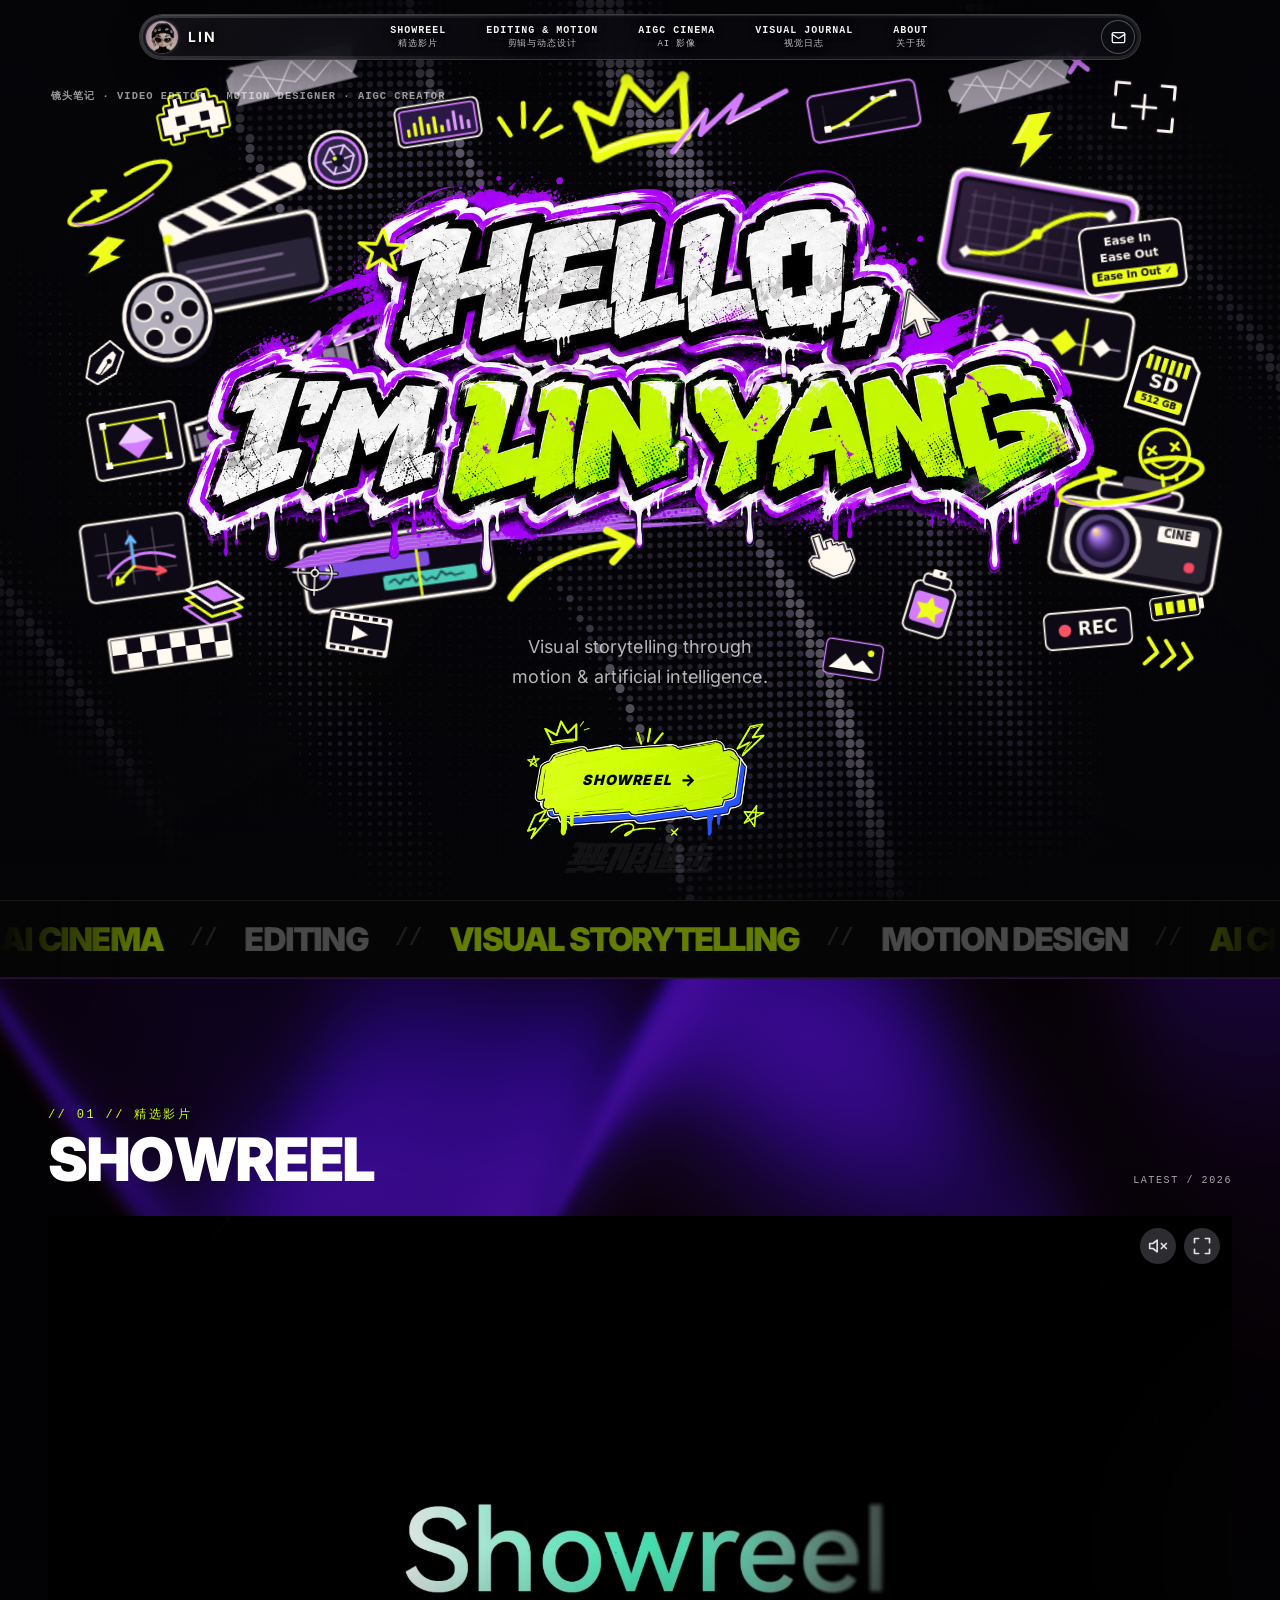
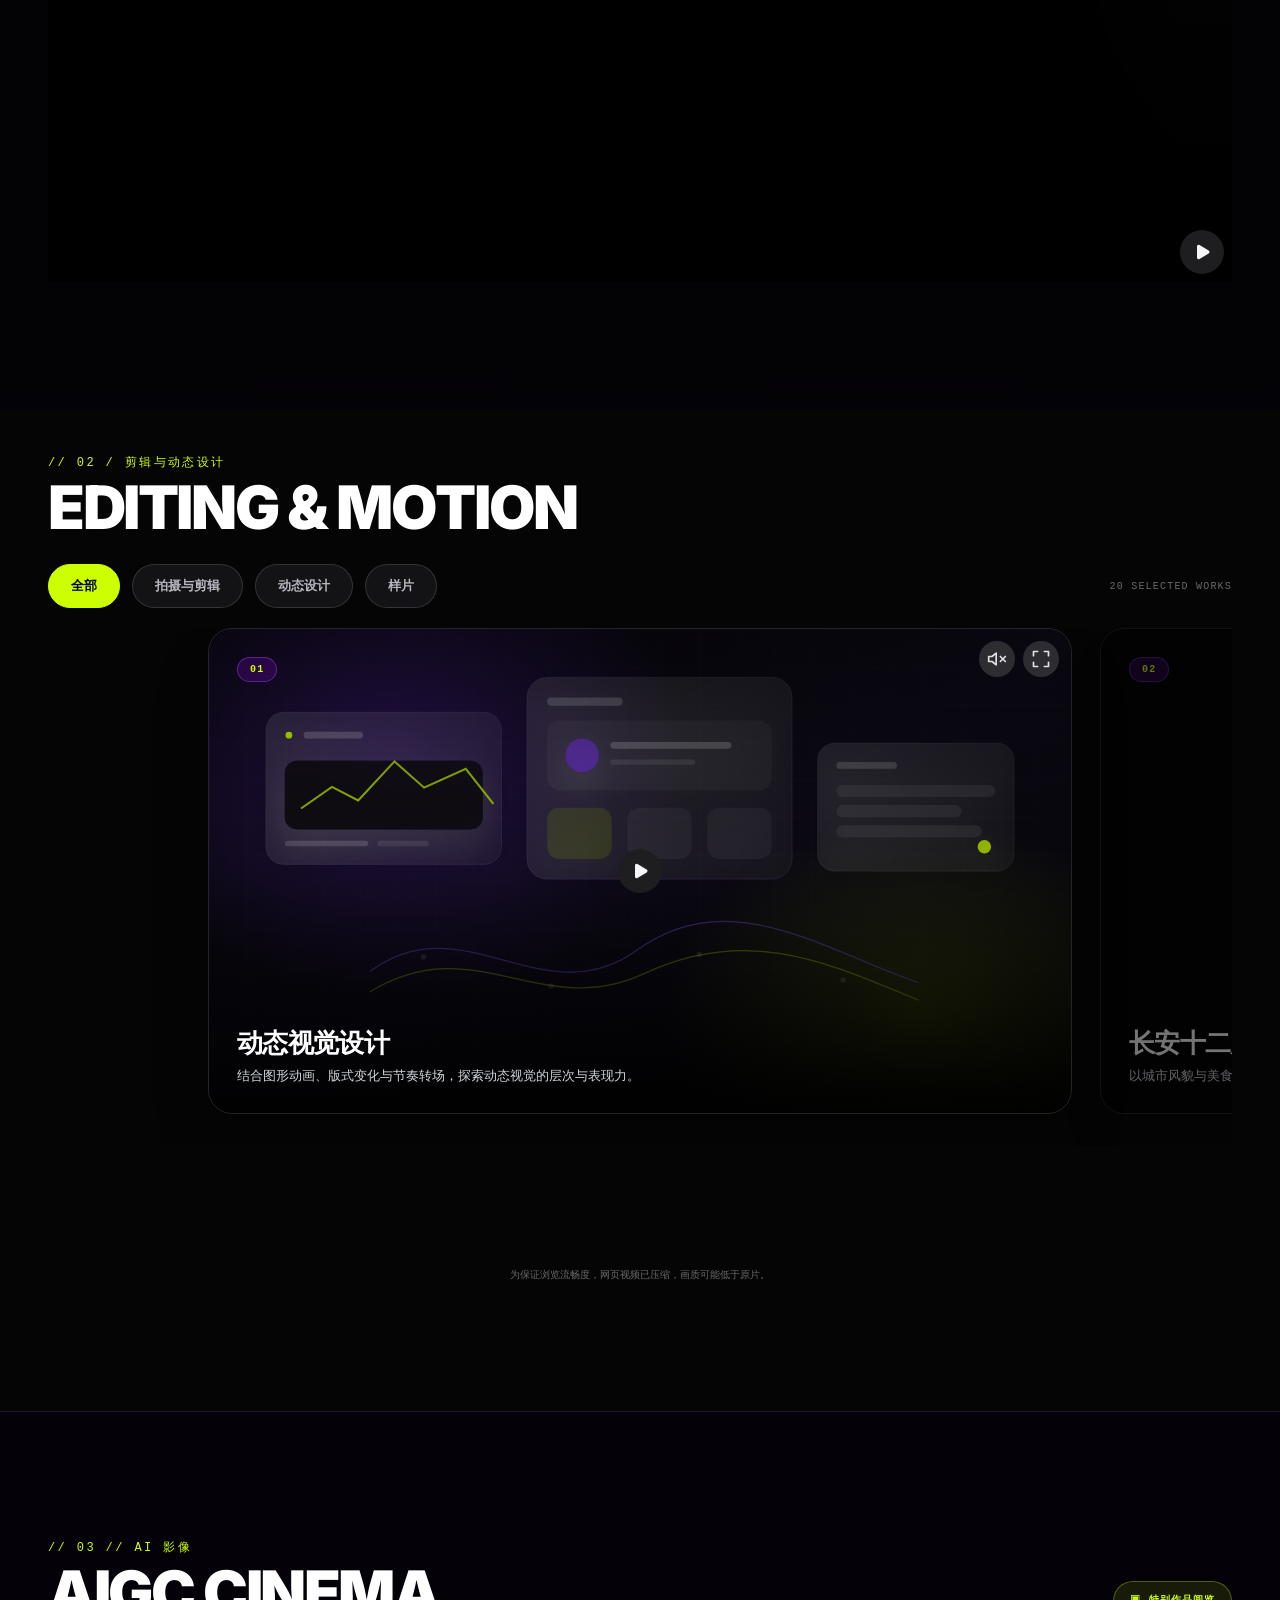
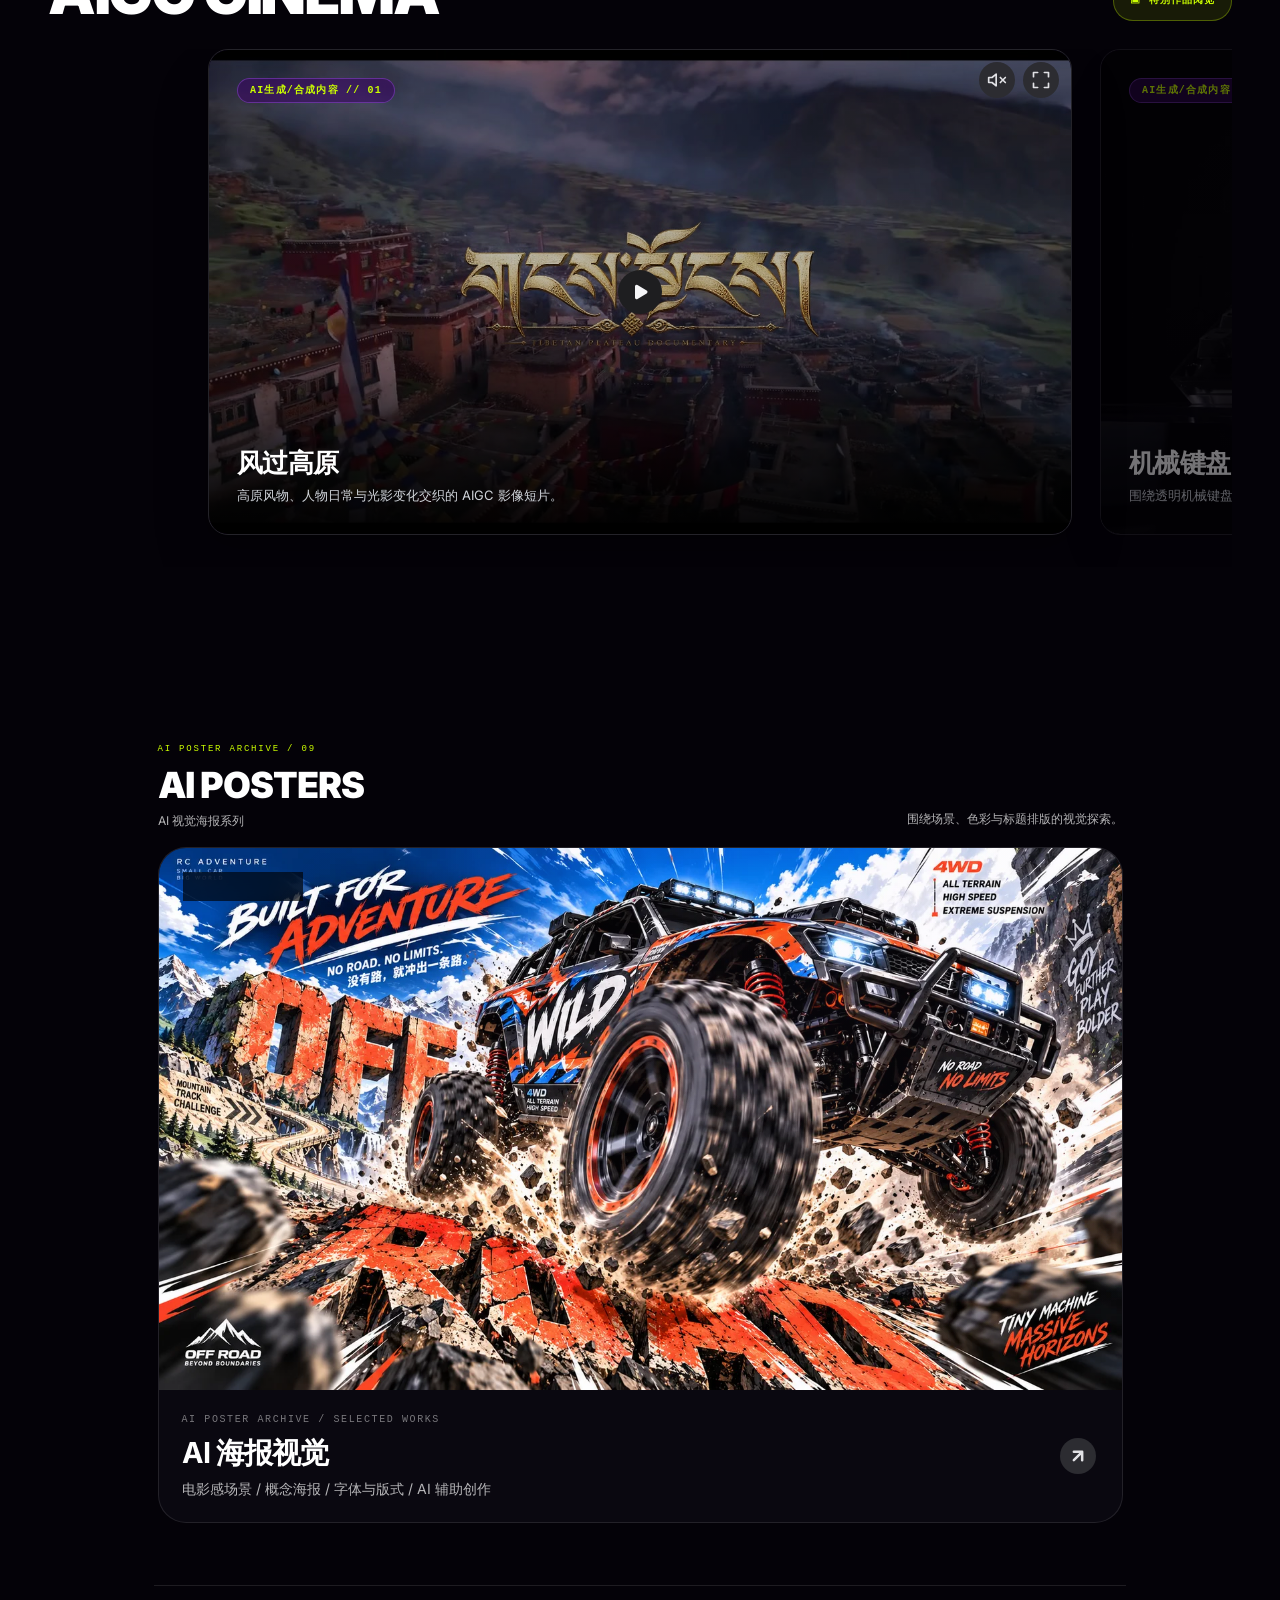
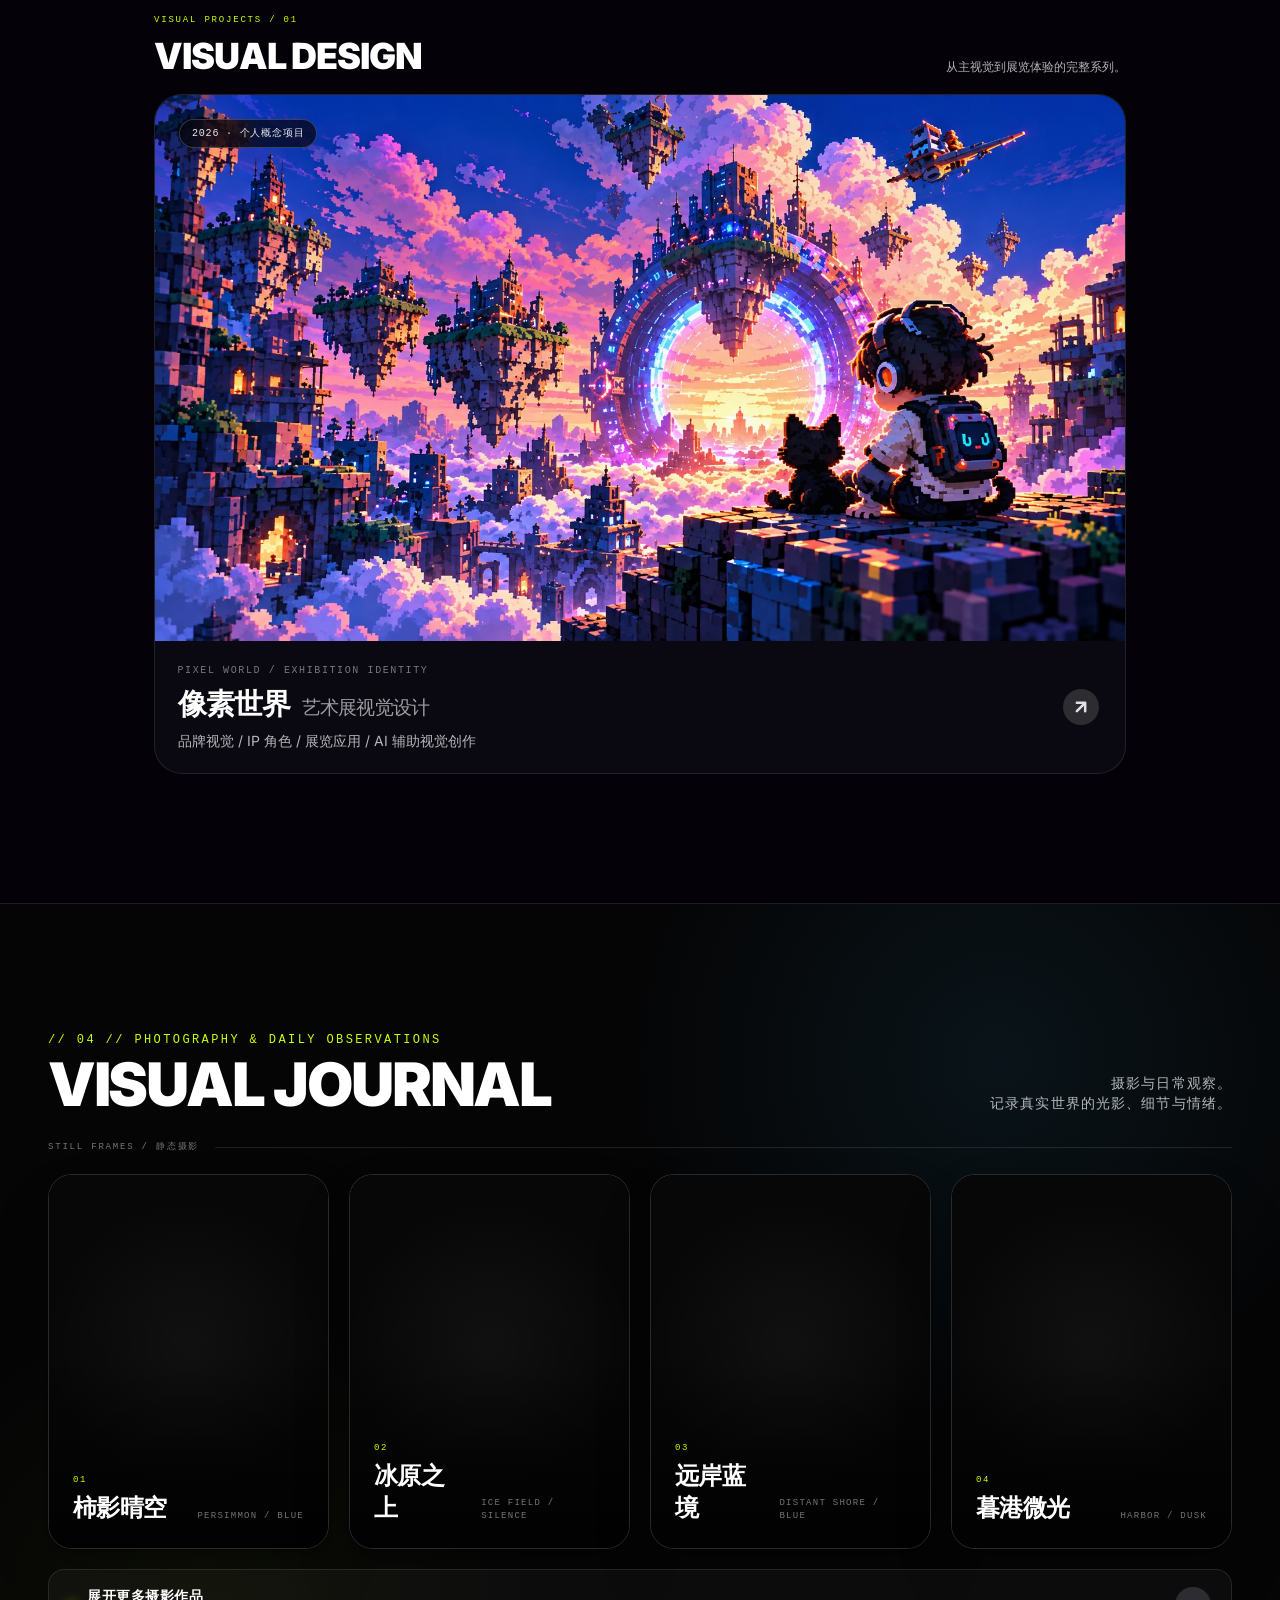
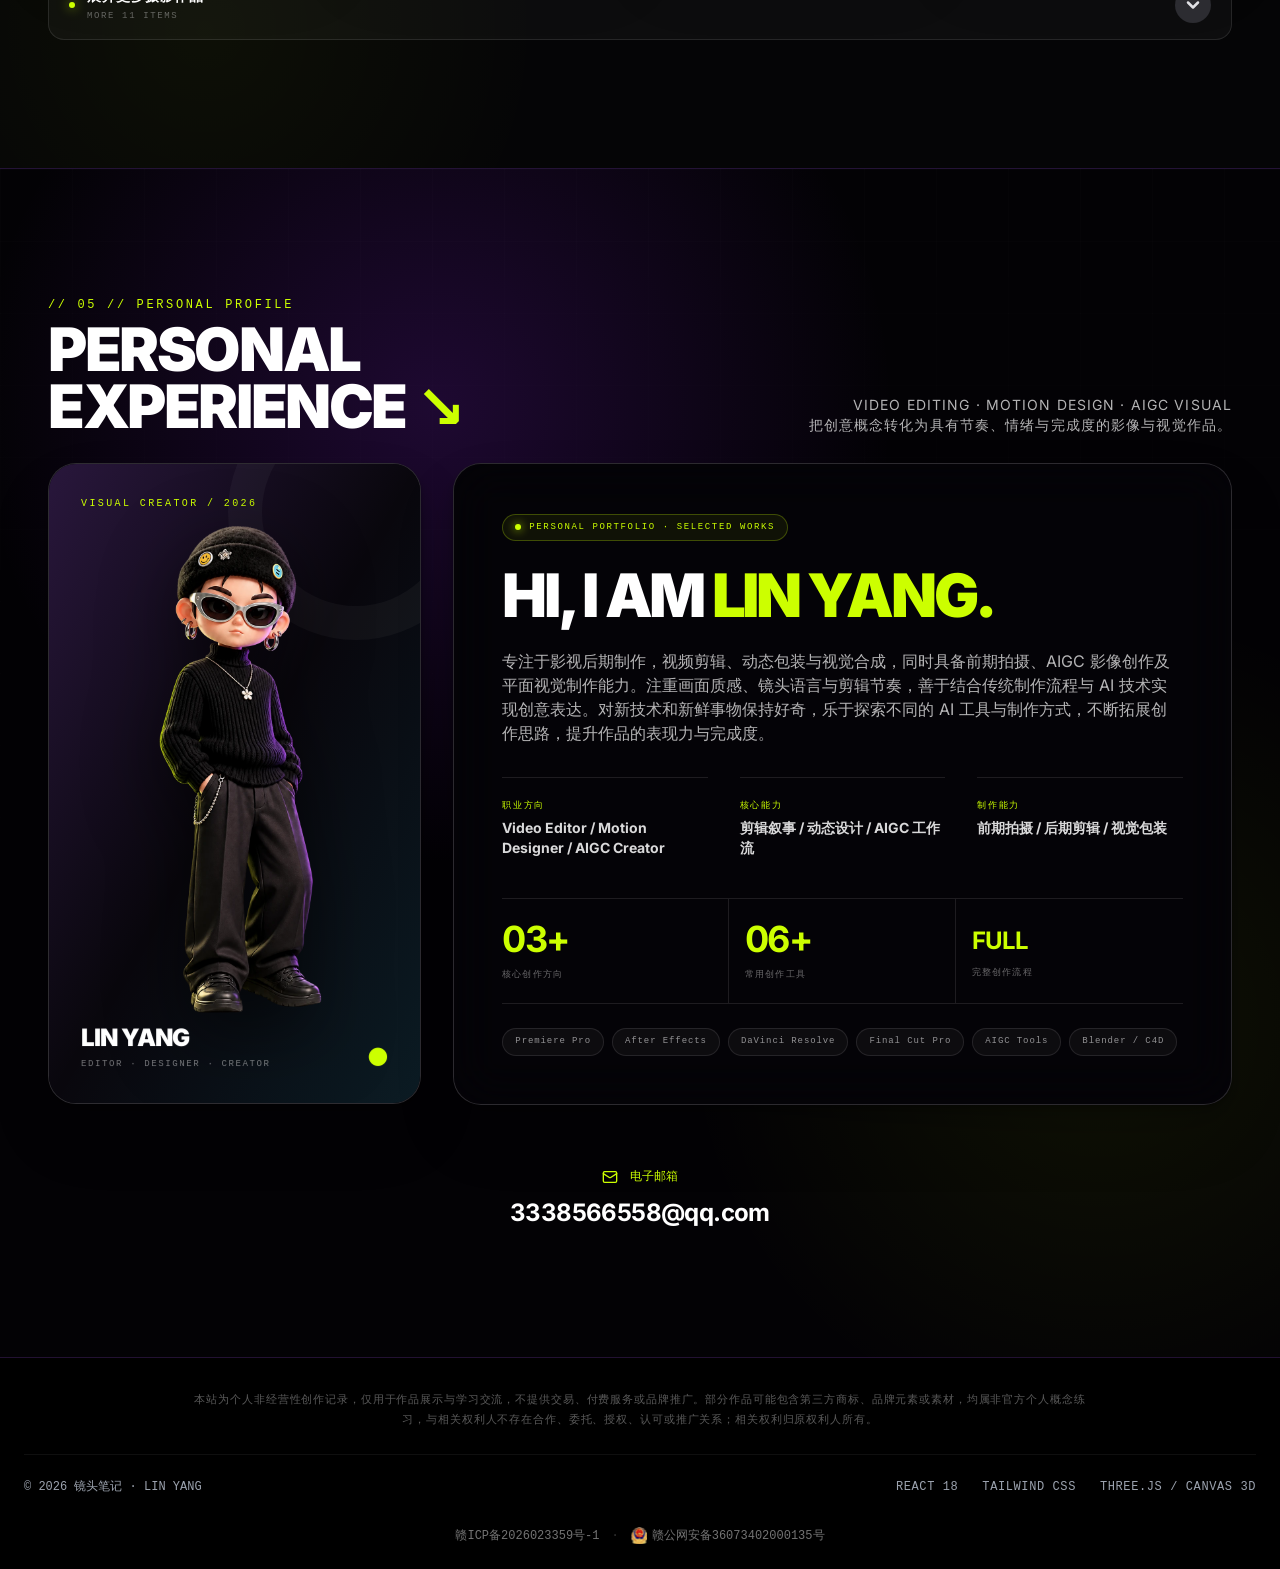
==== commit e8f4615c: "Update portfolio motion works and visual journal" ====
--- a/index.html
+++ b/index.html
@@ -175,7 +175,7 @@
   <script src="./assets/hero/pattern-waves.js?v=0b470b080c" defer></script>
   <script src="./assets/hero/text-image-greeting.js?v=a003a6a29b" defer></script>
   <script src="./assets/hero/nav-glass-surface.js?v=66117b0109" defer></script>
-  <script src="./assets/site.js?v=bdb9c400f9" defer></script>
+  <script src="./assets/site.js?v=7cef664865" defer></script>
 
 </body>
 </html>
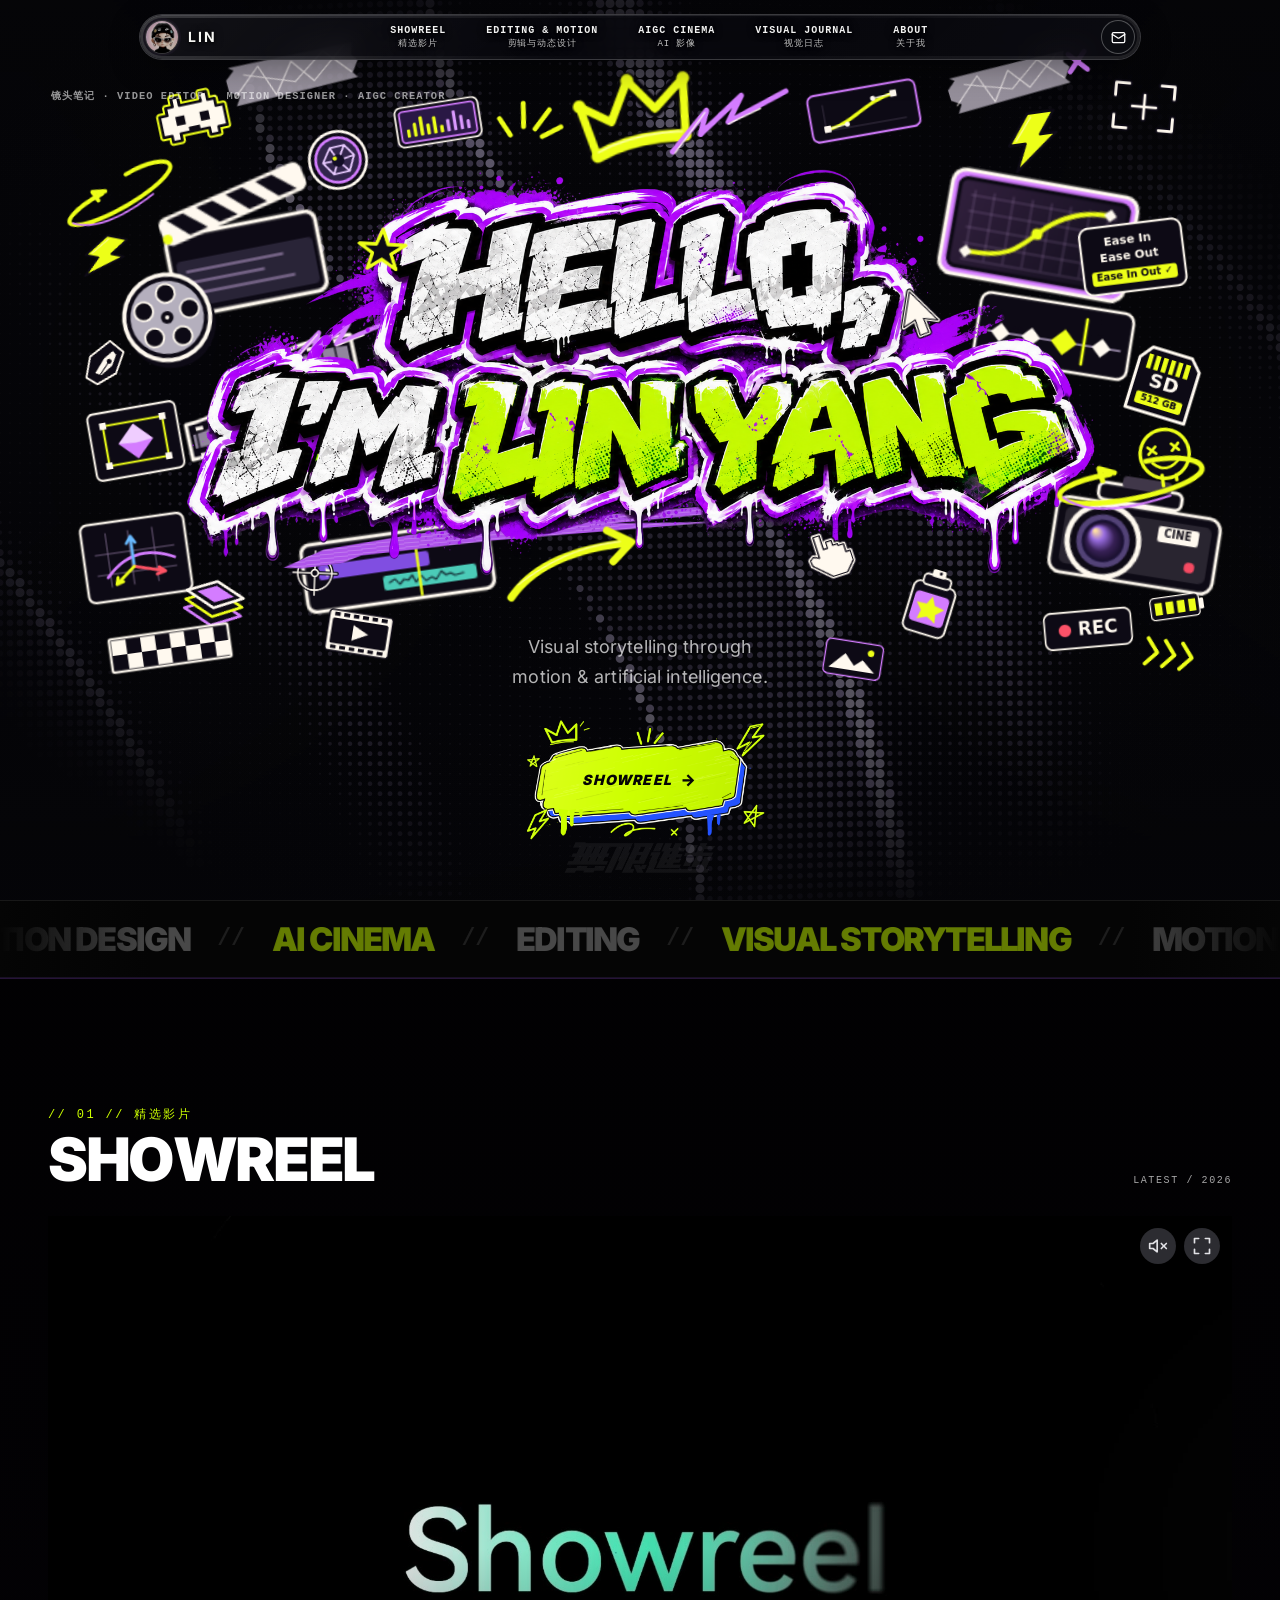
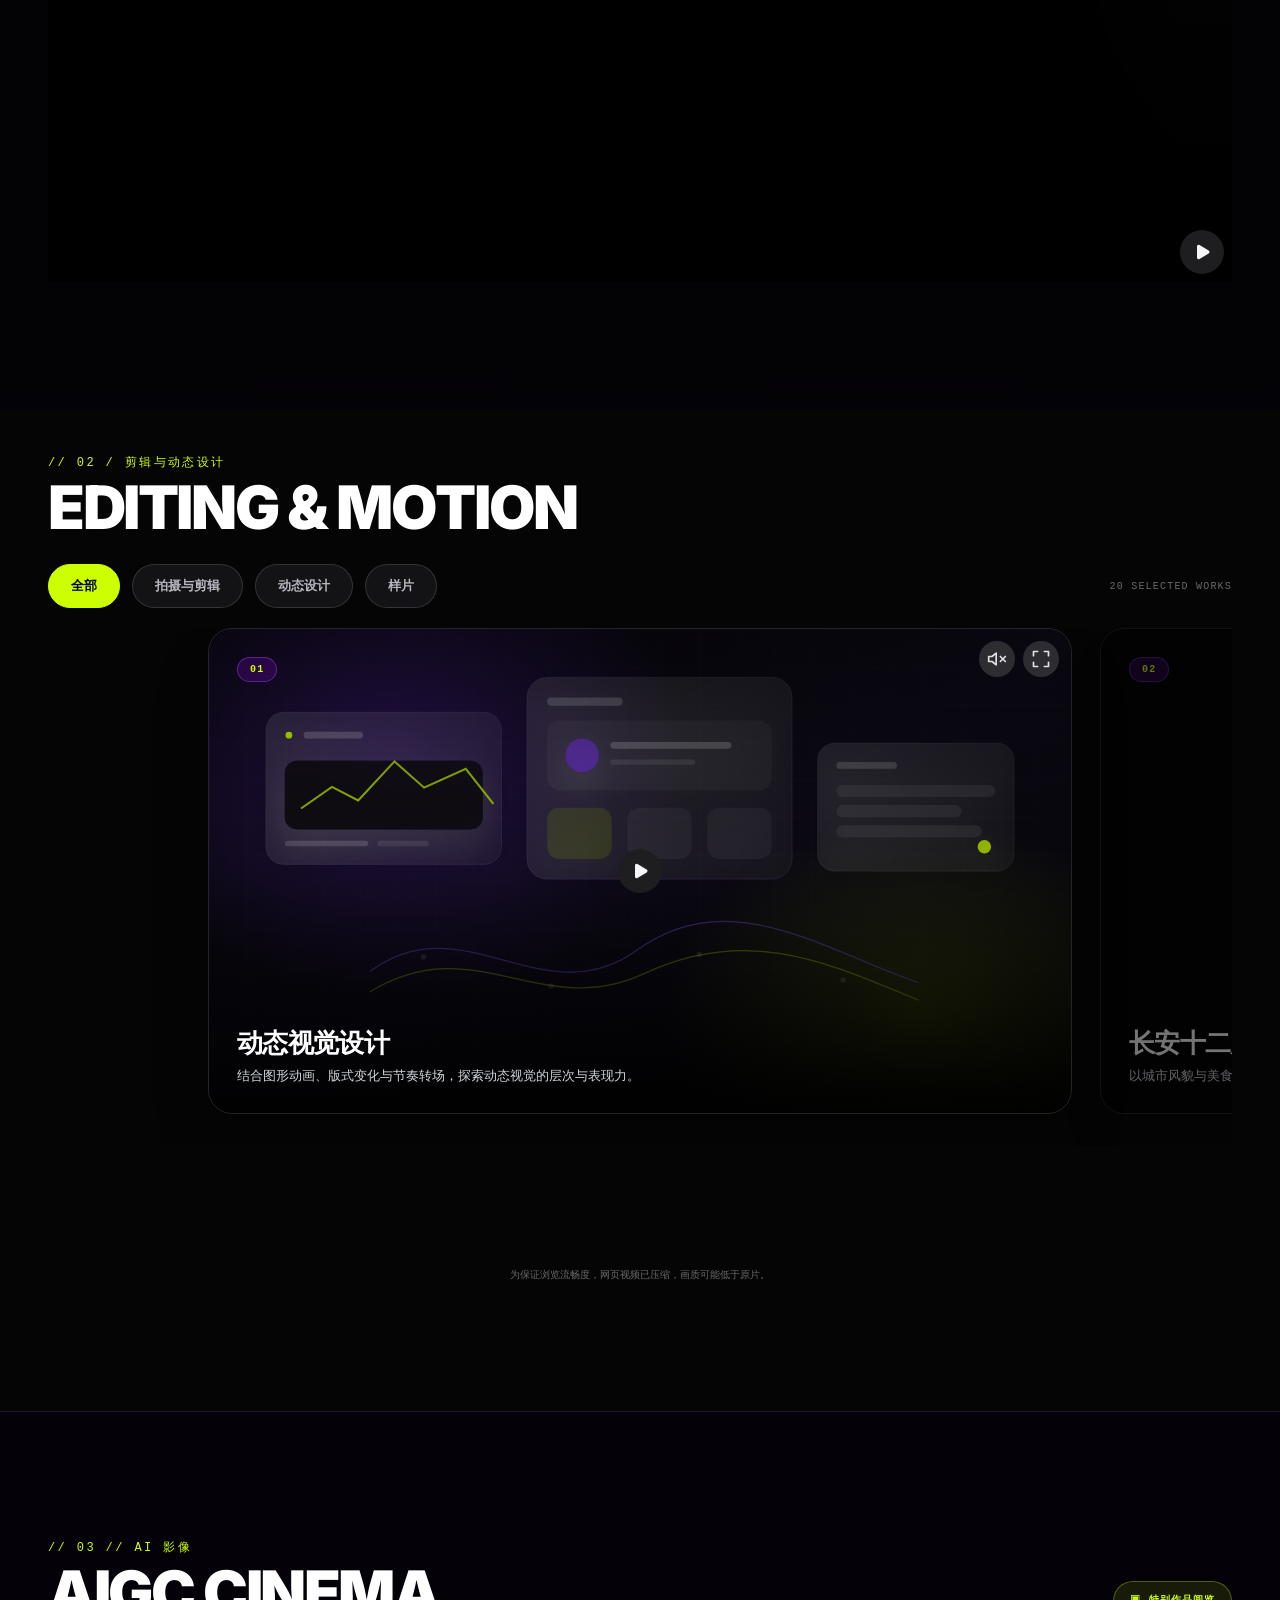
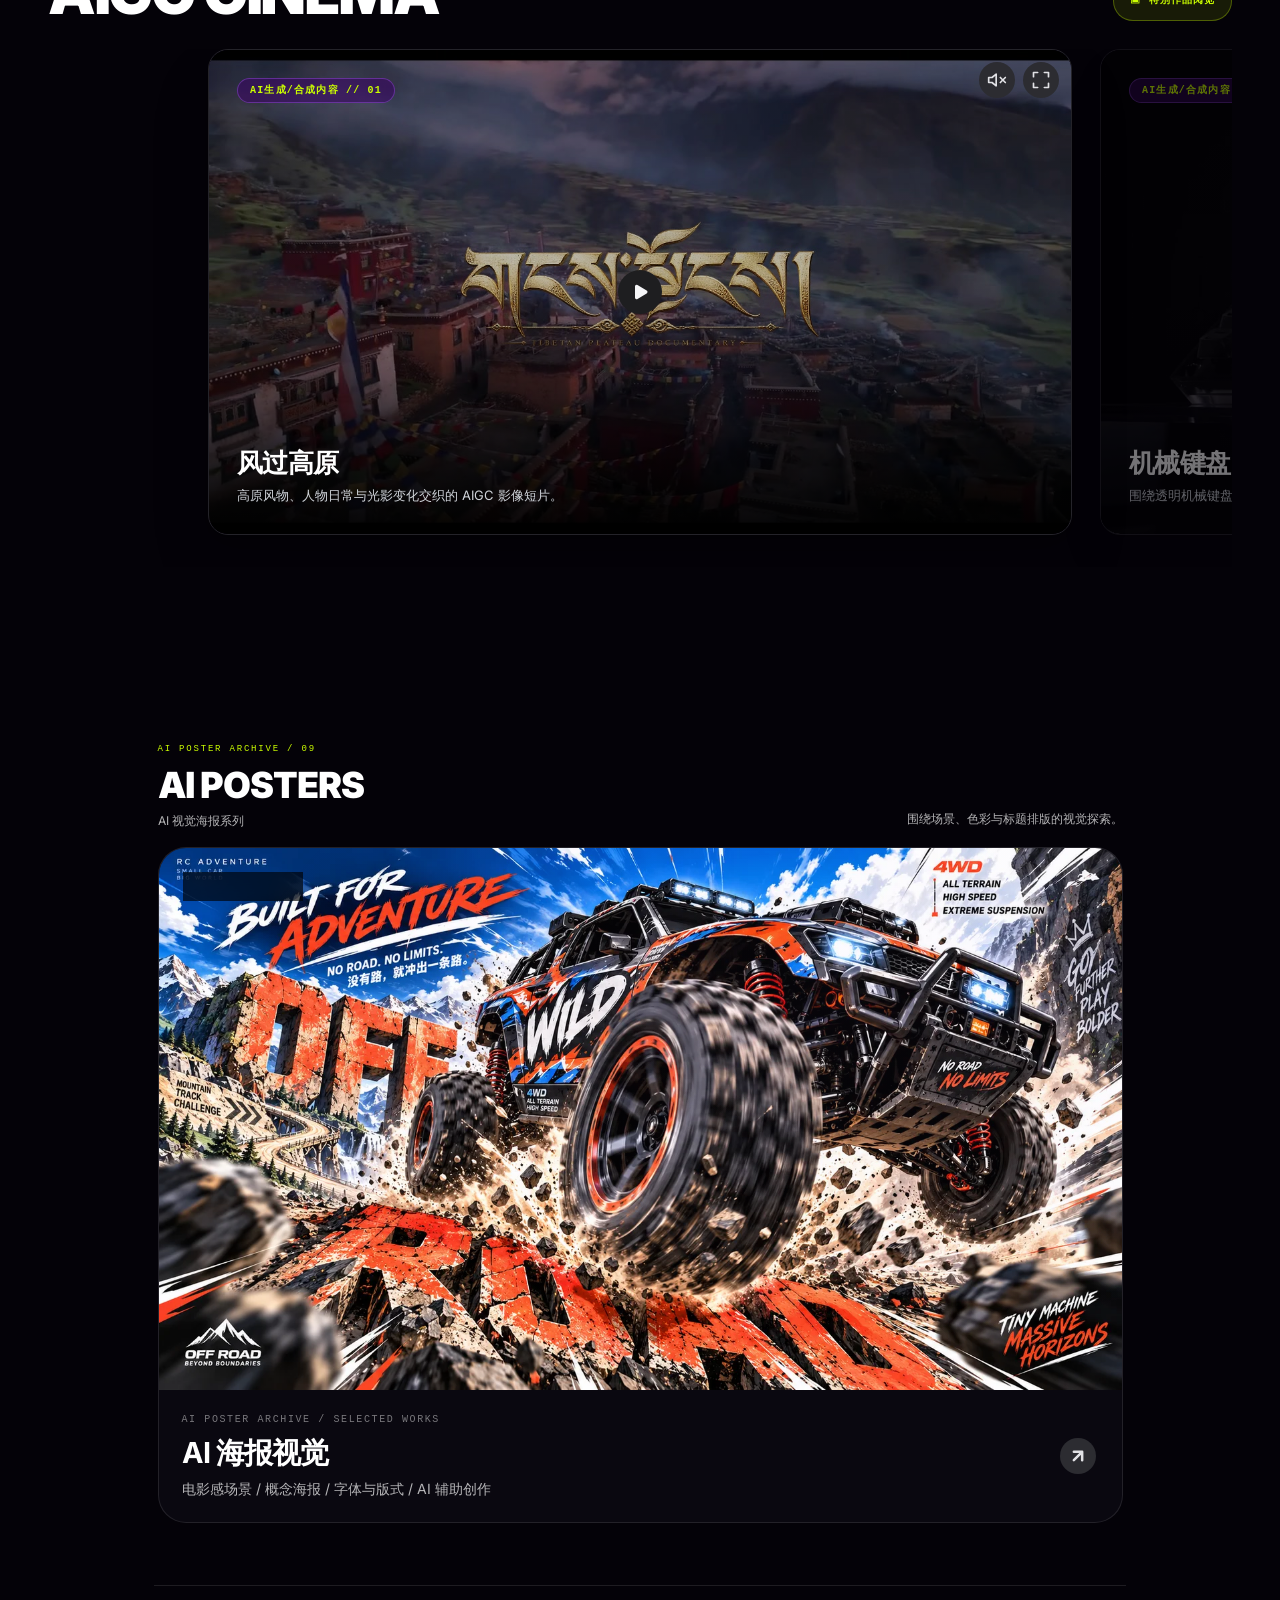
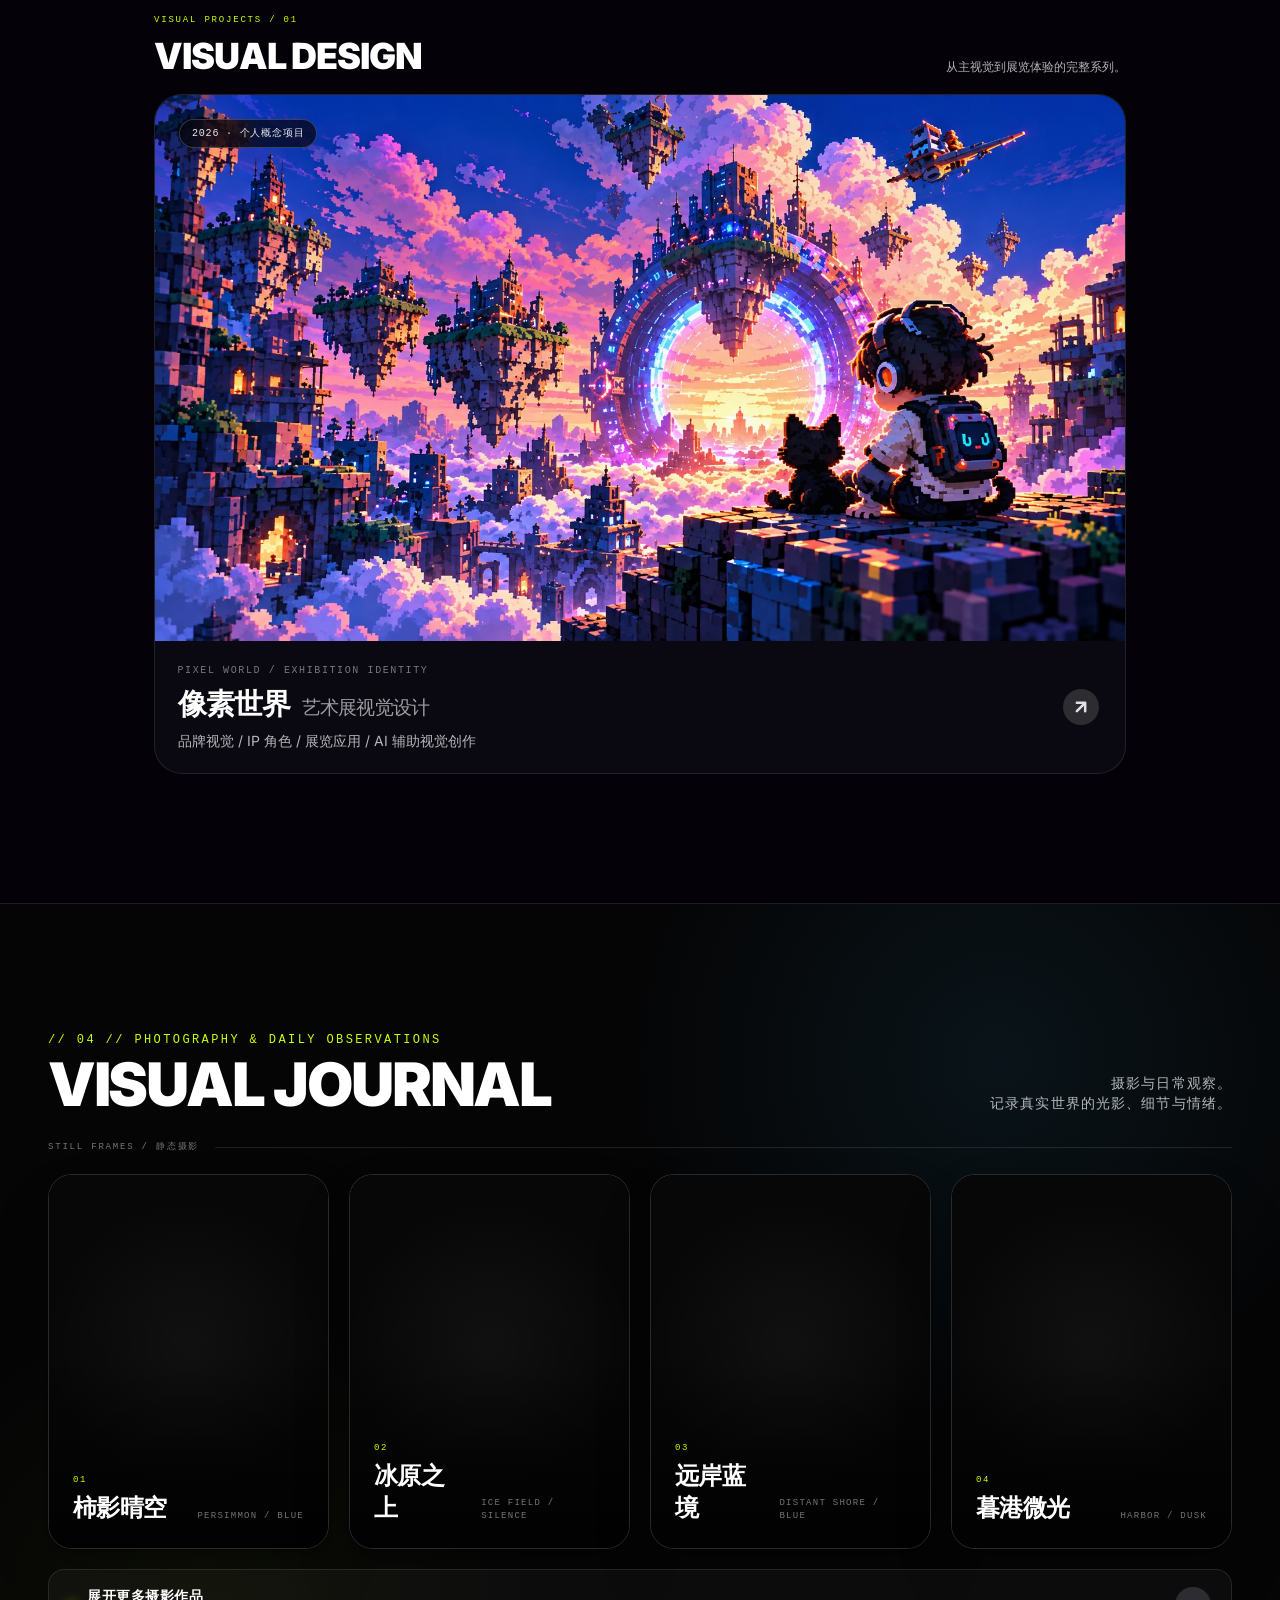
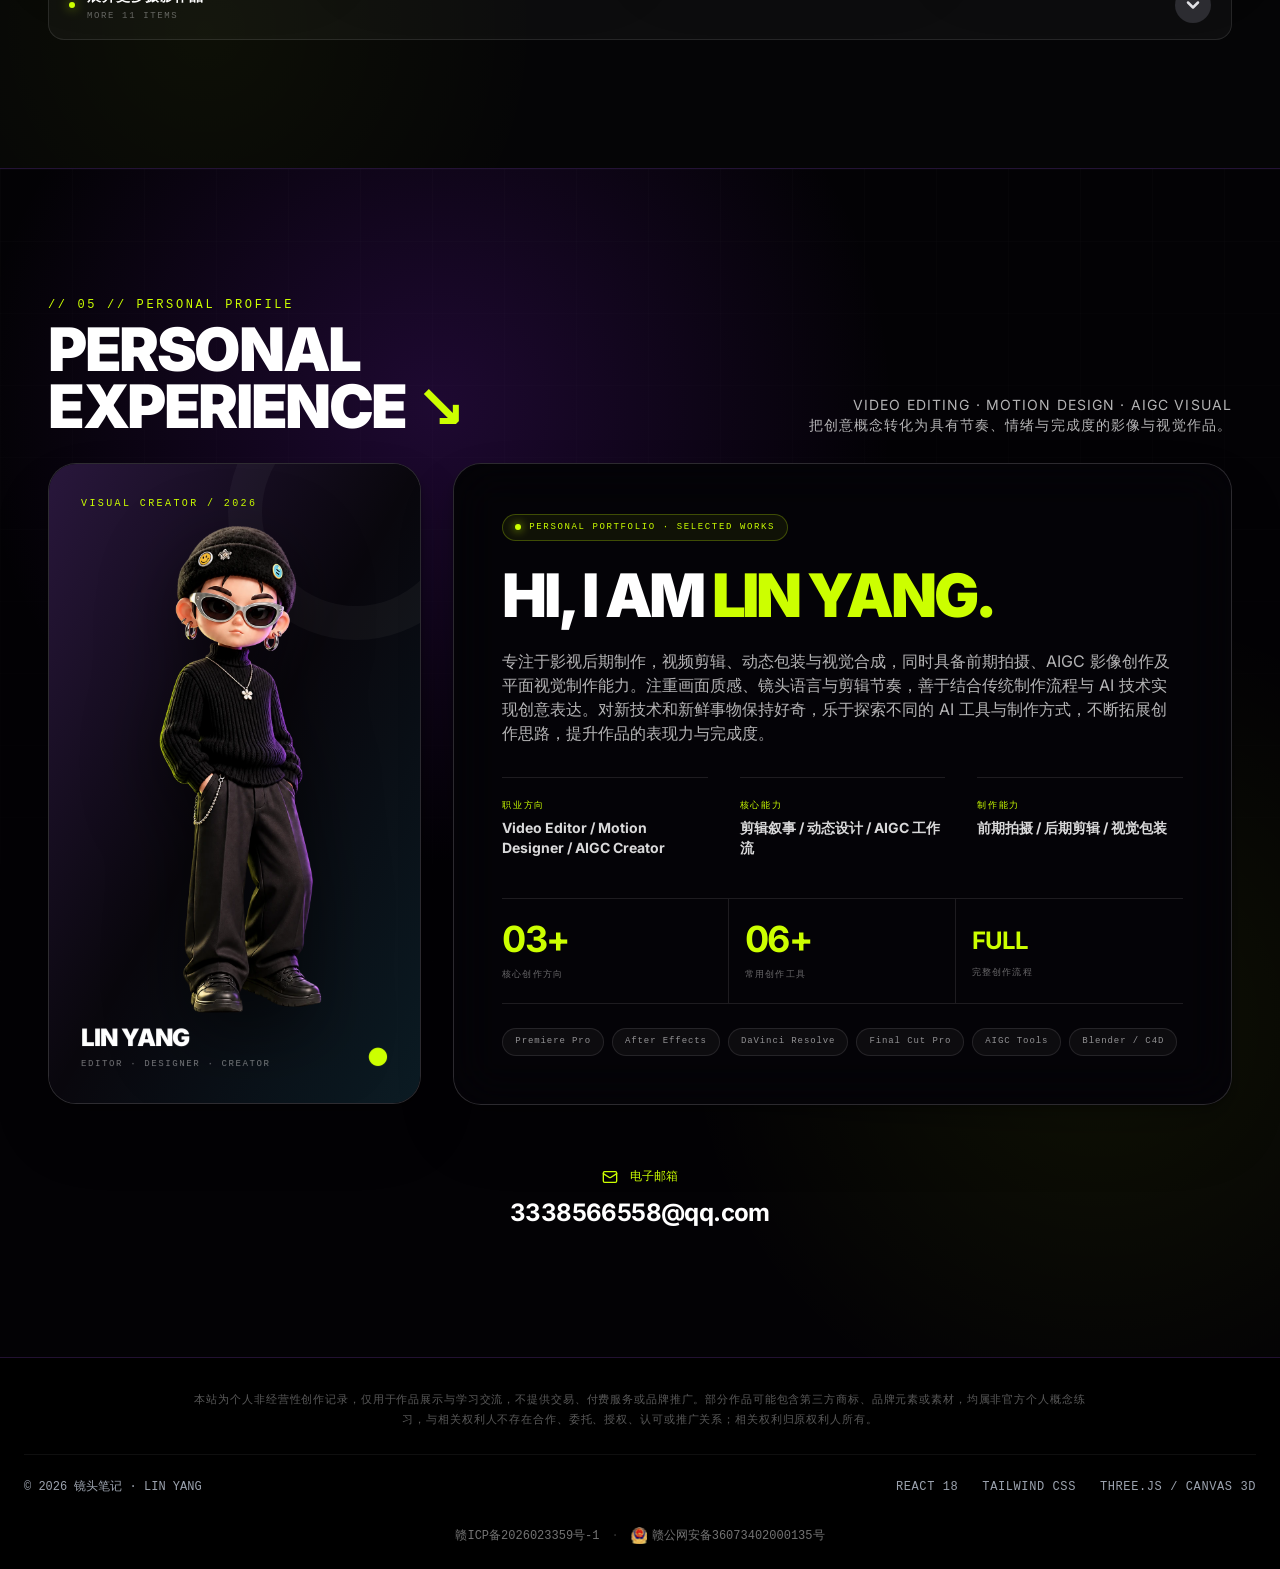
==== commit 4aaaf892: "Add AIGC food studies and full-resolution mobile encodes" ====
--- a/index.html
+++ b/index.html
@@ -175,7 +175,7 @@
   <script src="./assets/hero/pattern-waves.js?v=0b470b080c" defer></script>
   <script src="./assets/hero/text-image-greeting.js?v=a003a6a29b" defer></script>
   <script src="./assets/hero/nav-glass-surface.js?v=66117b0109" defer></script>
-  <script src="./assets/site.js?v=7cef664865" defer></script>
+  <script src="./assets/site.js?v=0c5b6b028e" defer></script>
 
 </body>
 </html>
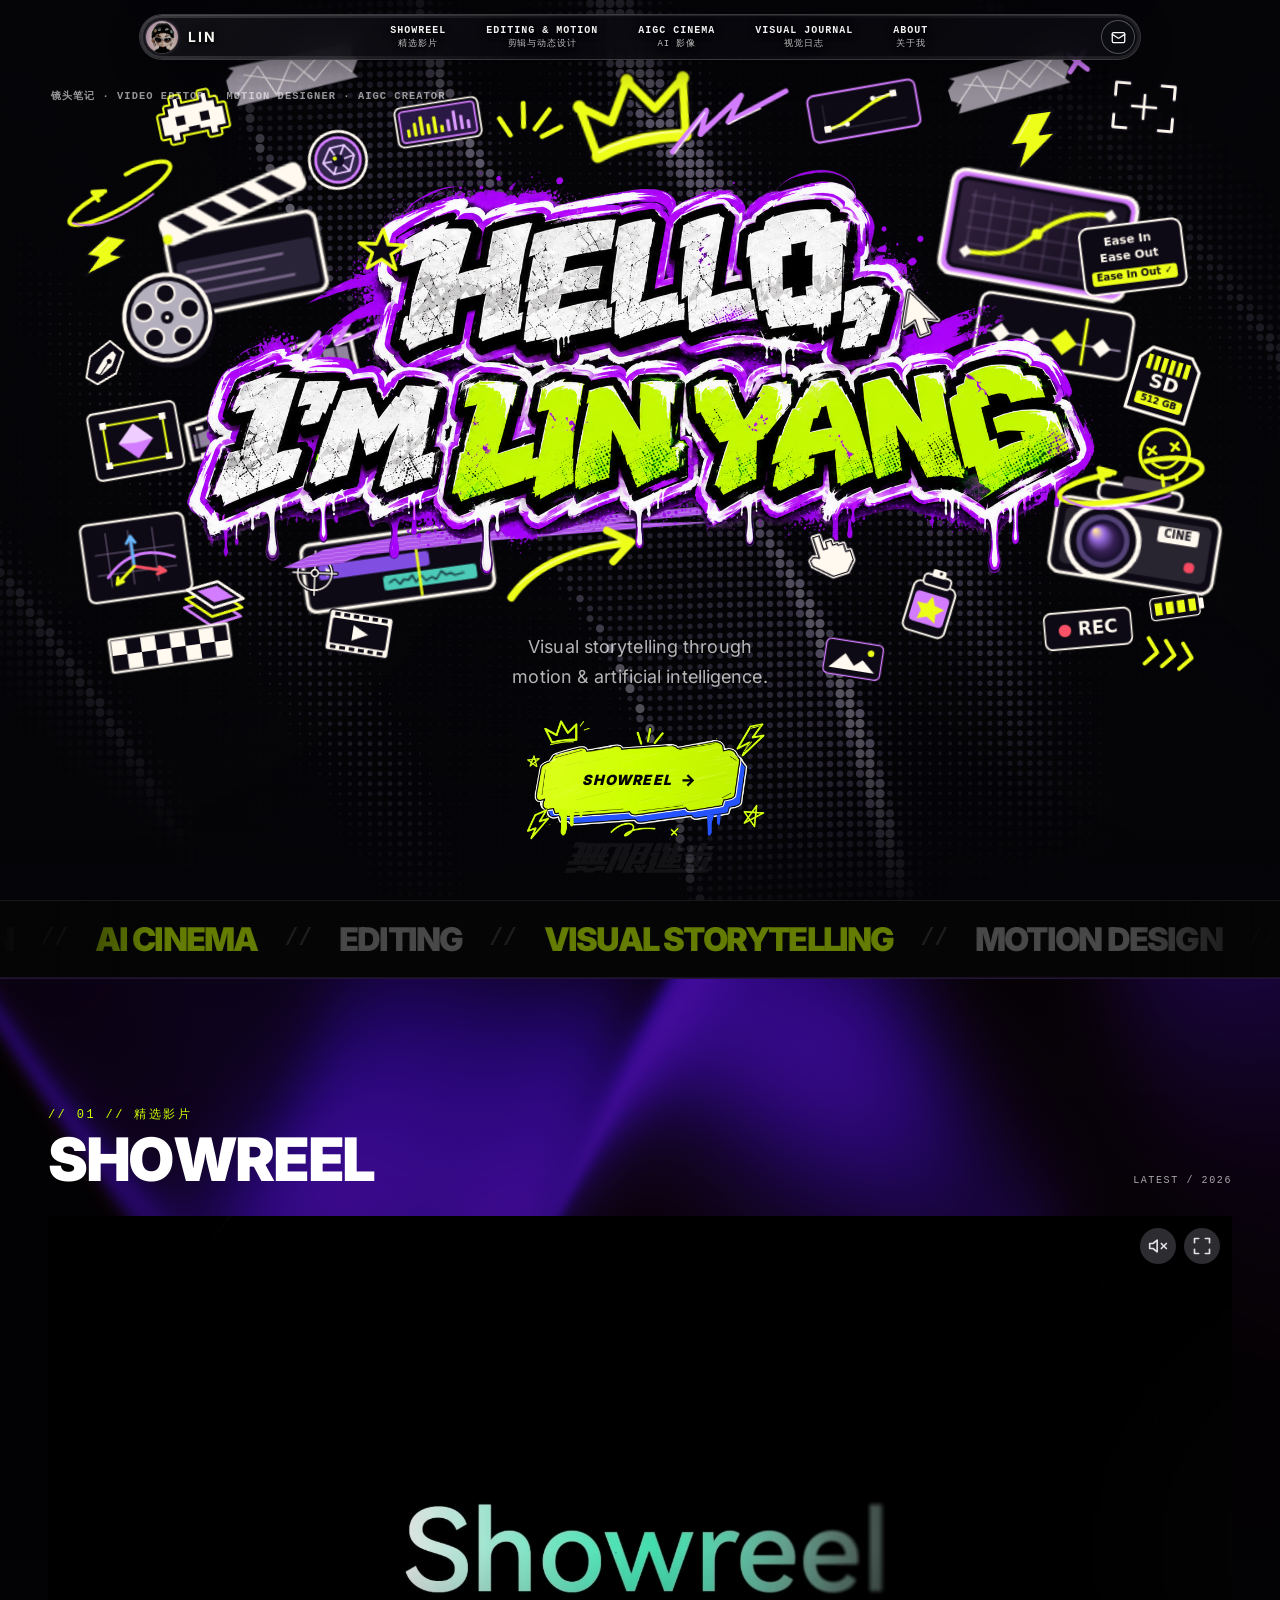
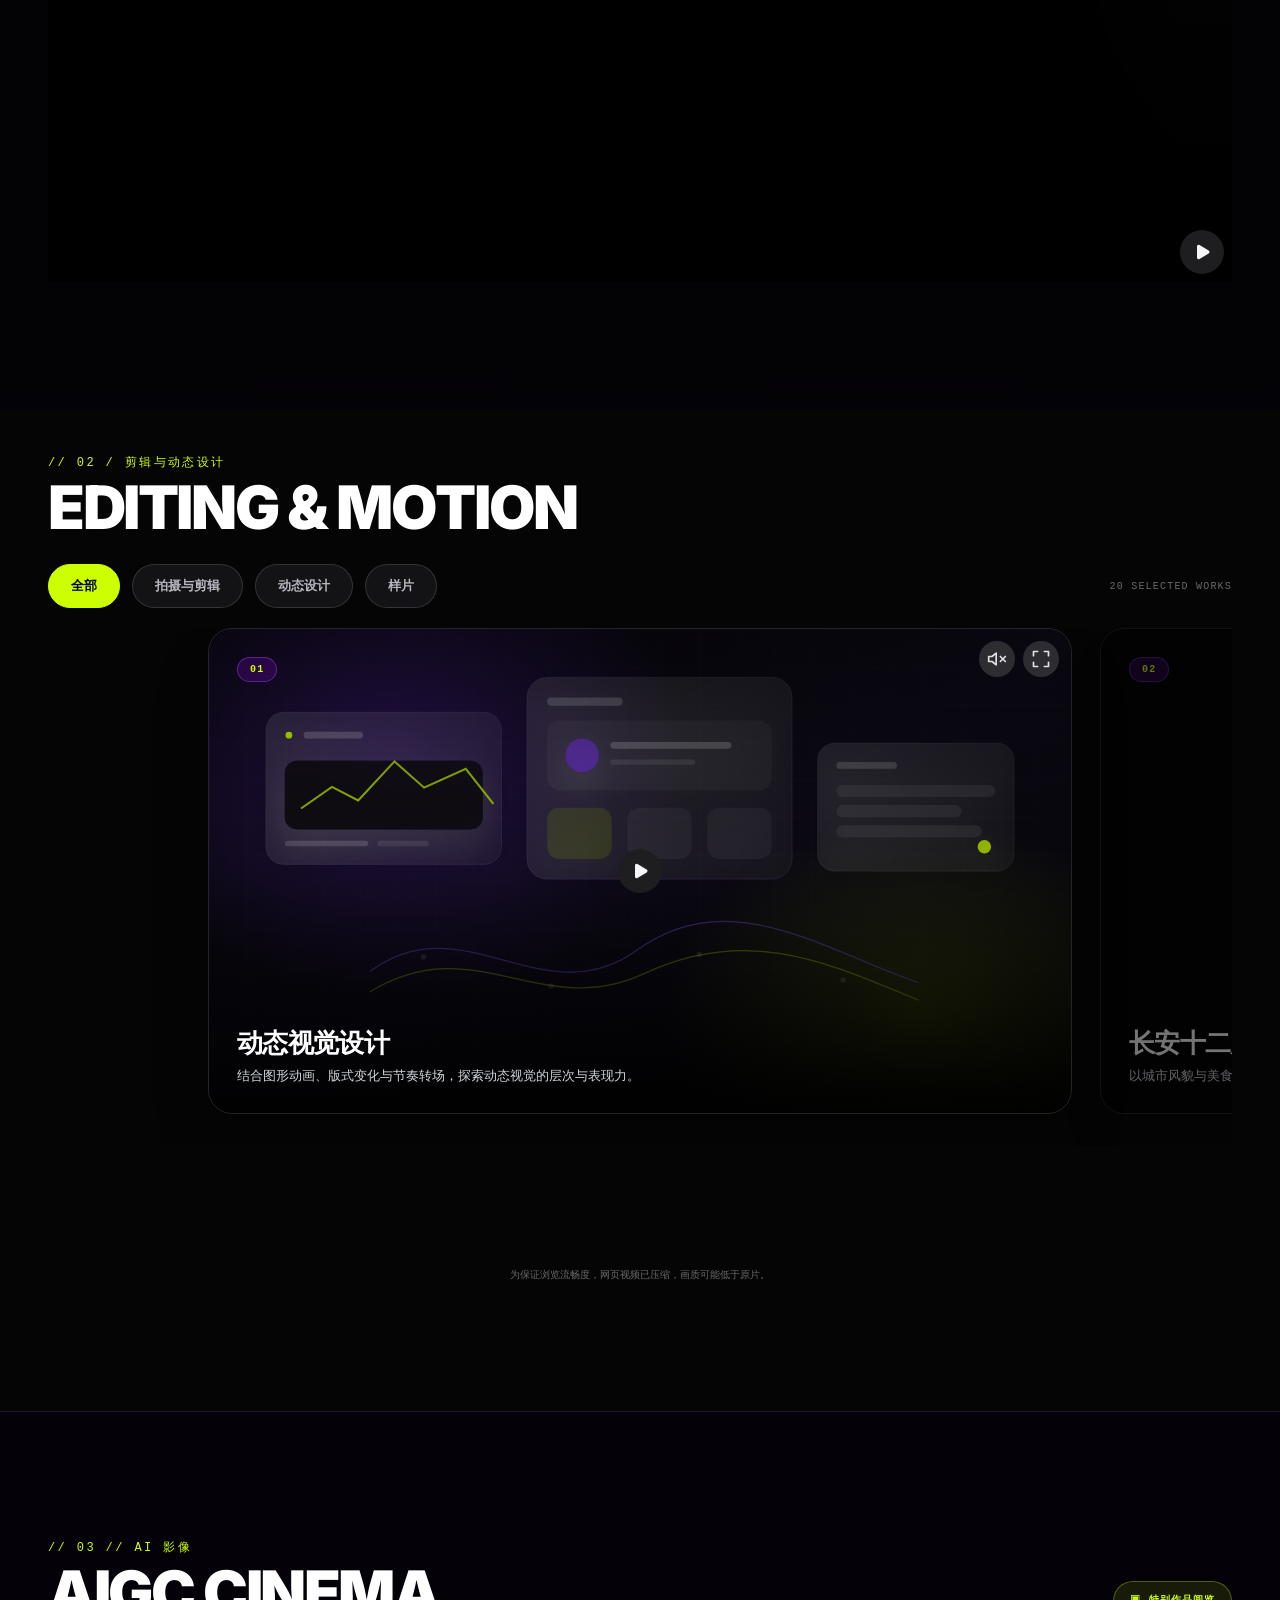
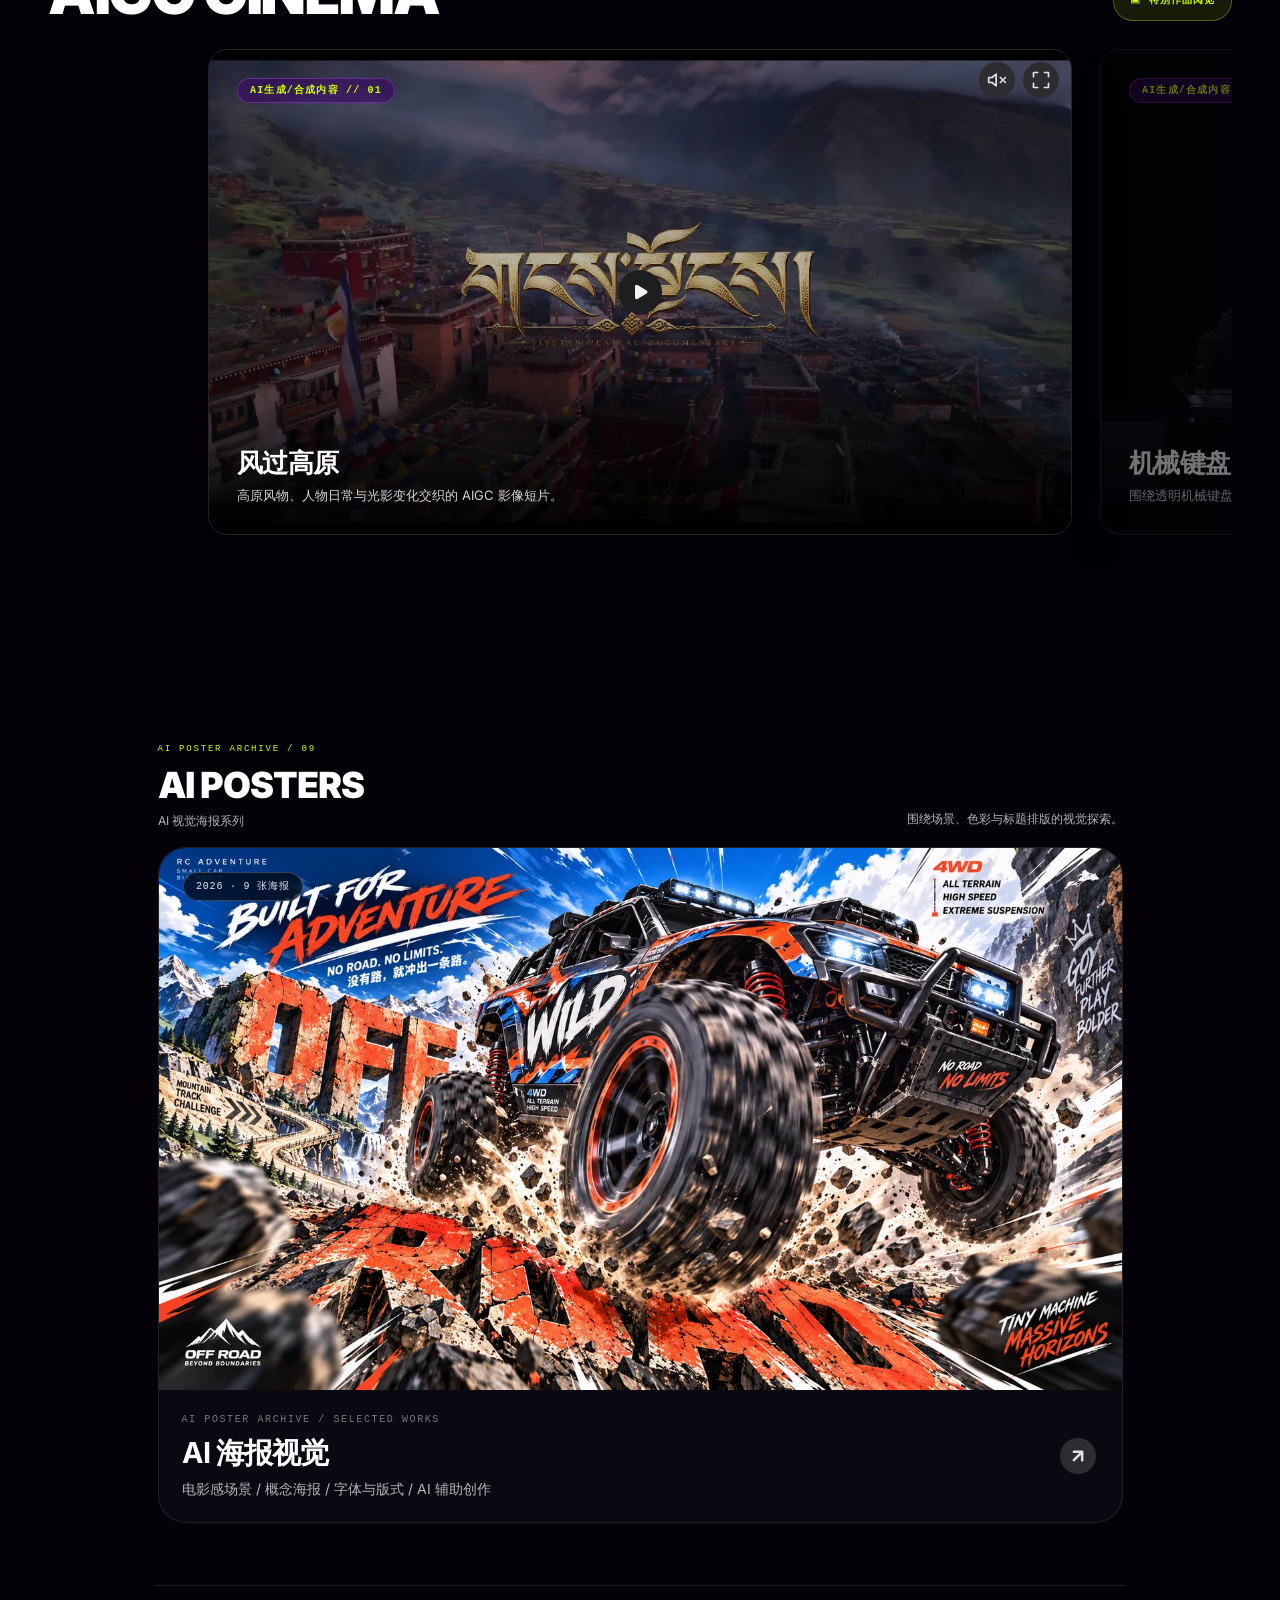
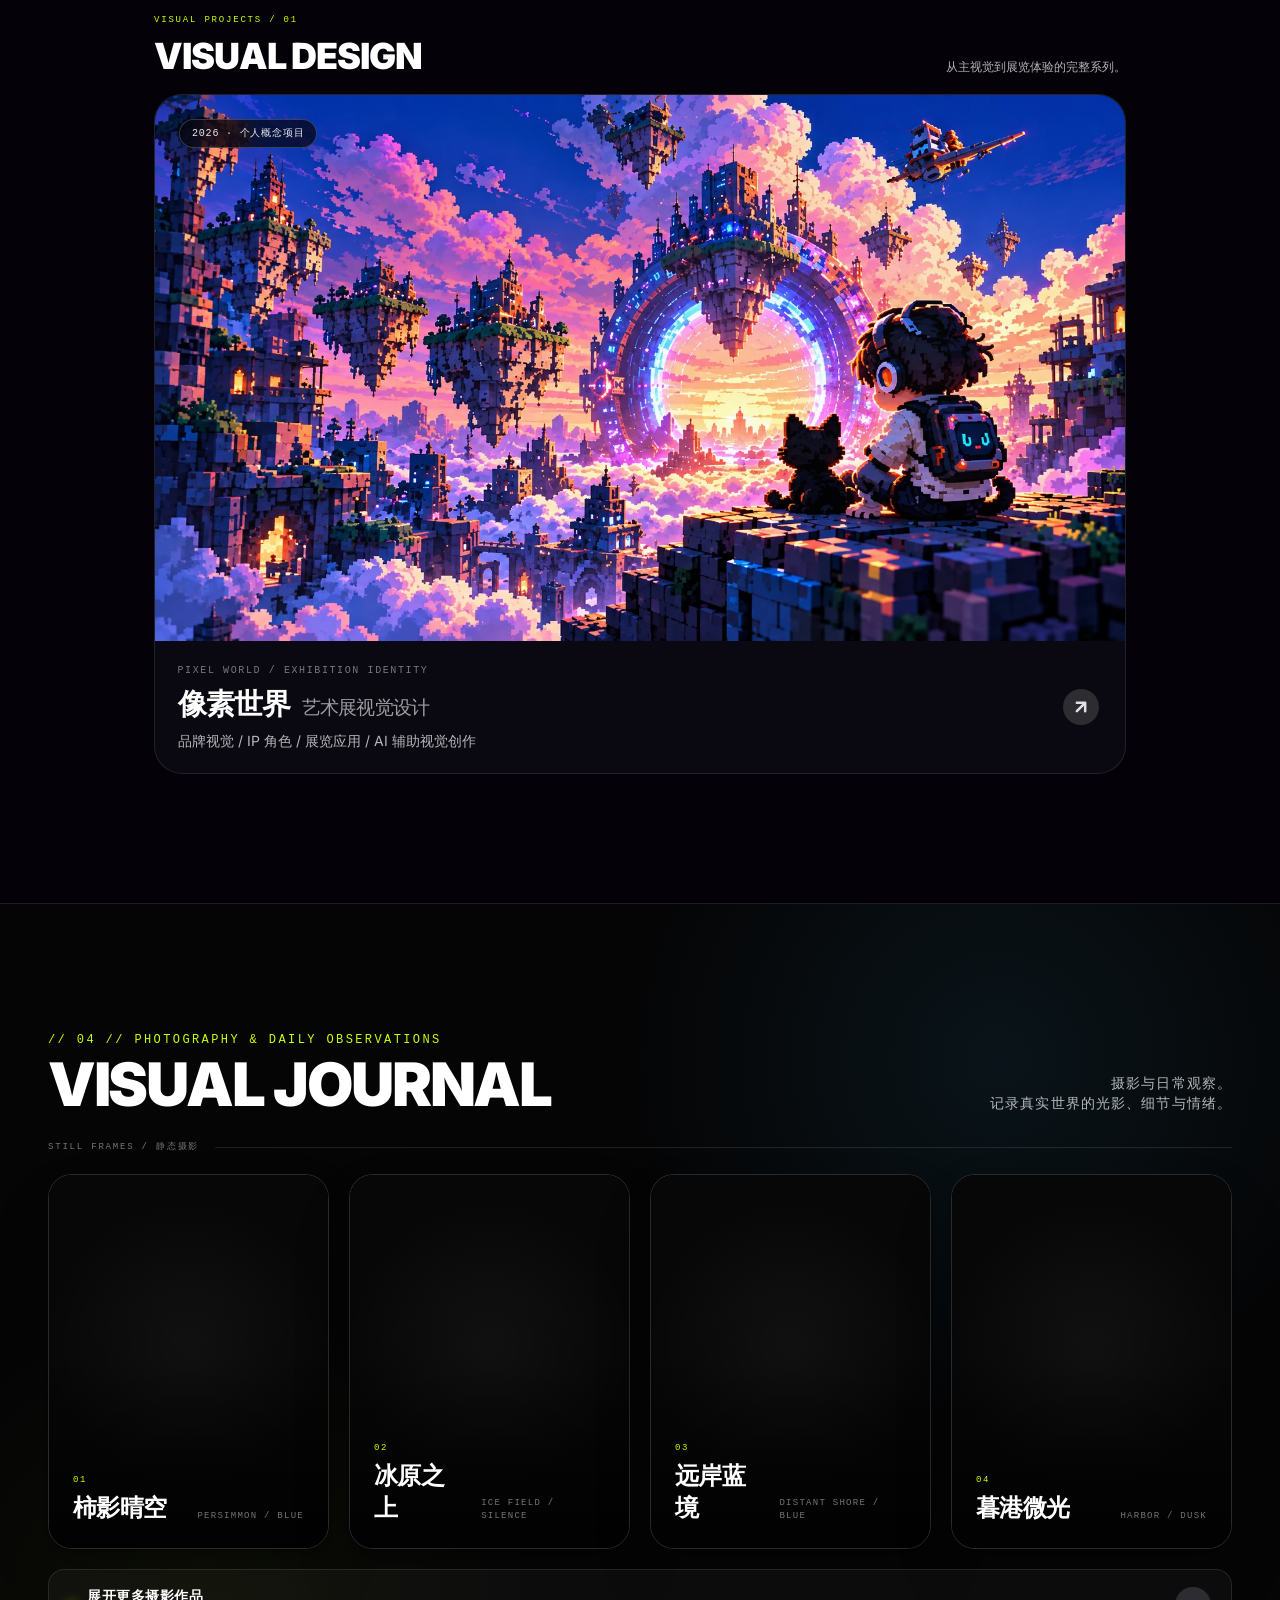
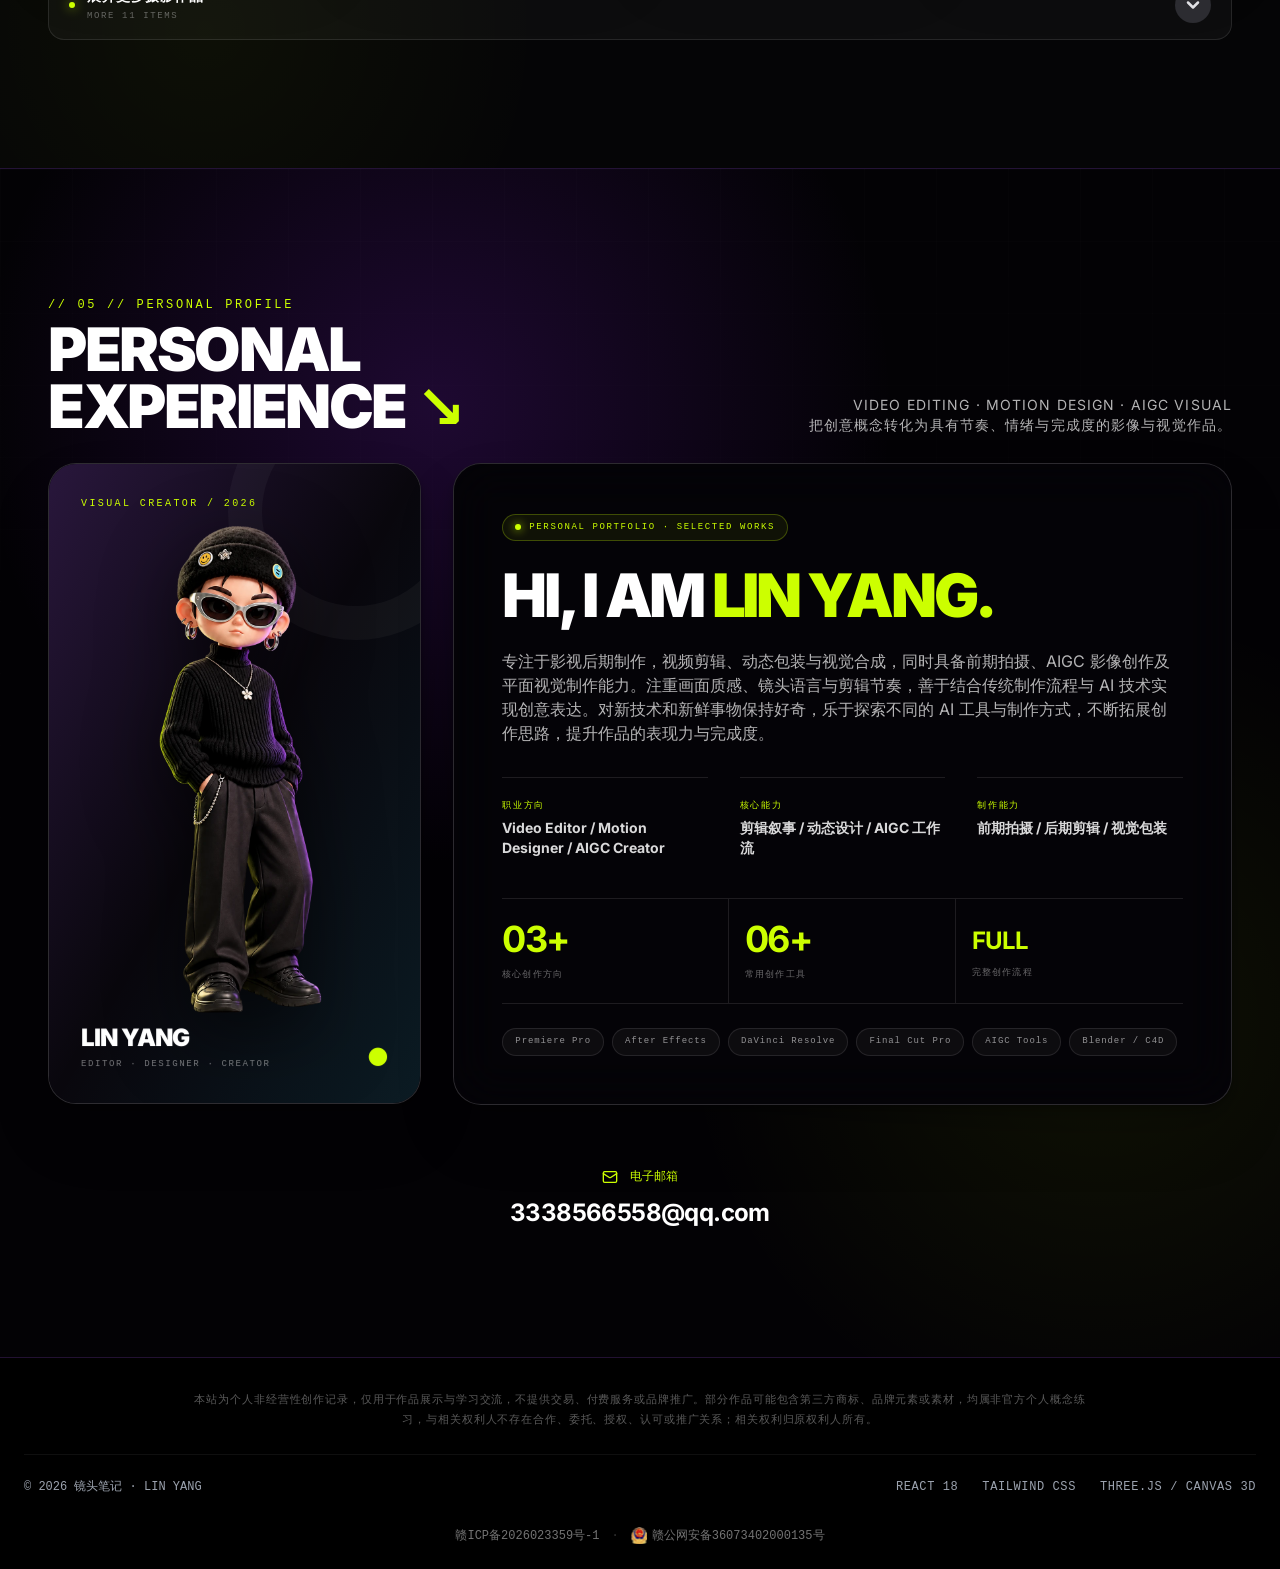
==== commit 92e00ad2: "Balance motion and AIGC pagination arrows" ====
--- a/index.html
+++ b/index.html
@@ -175,7 +175,7 @@
   <script src="./assets/hero/pattern-waves.js?v=0b470b080c" defer></script>
   <script src="./assets/hero/text-image-greeting.js?v=a003a6a29b" defer></script>
   <script src="./assets/hero/nav-glass-surface.js?v=66117b0109" defer></script>
-  <script src="./assets/site.js?v=0c5b6b028e" defer></script>
+  <script src="./assets/site.js?v=b410309207" defer></script>
 
 </body>
 </html>
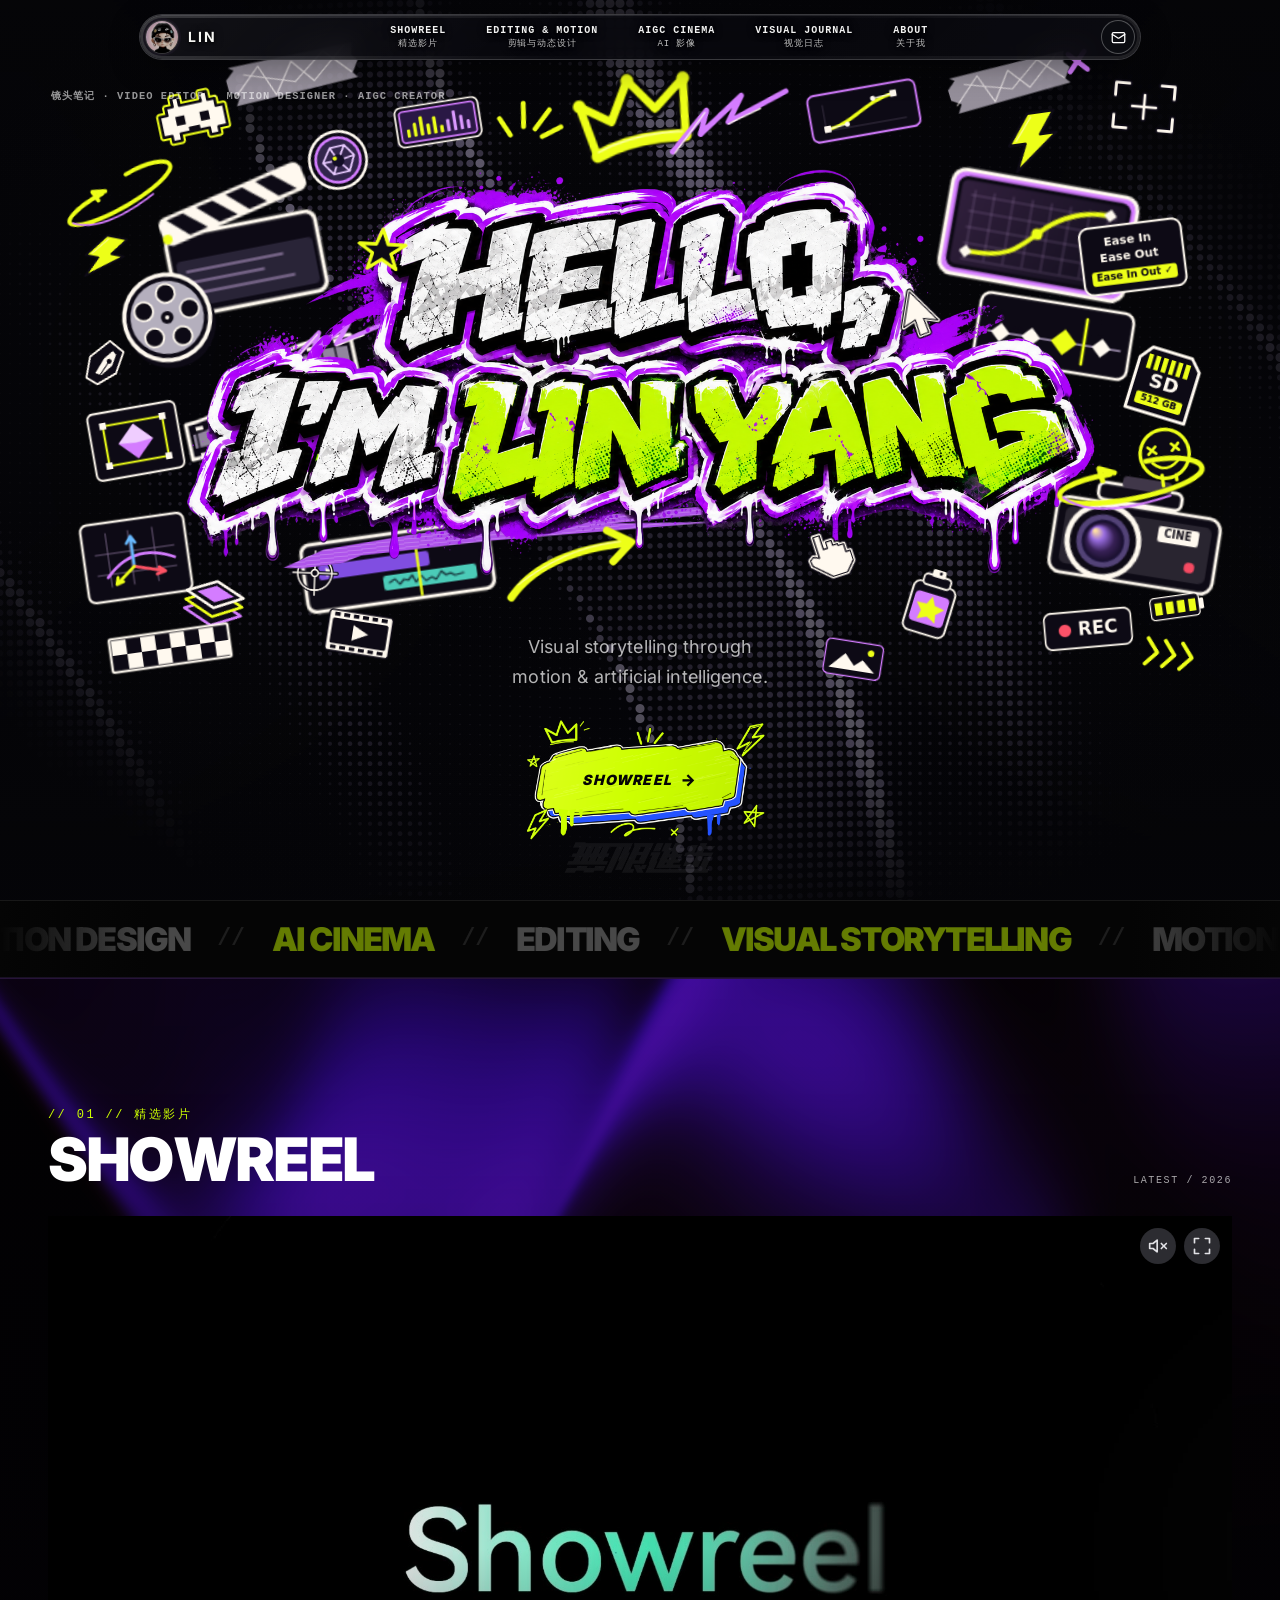
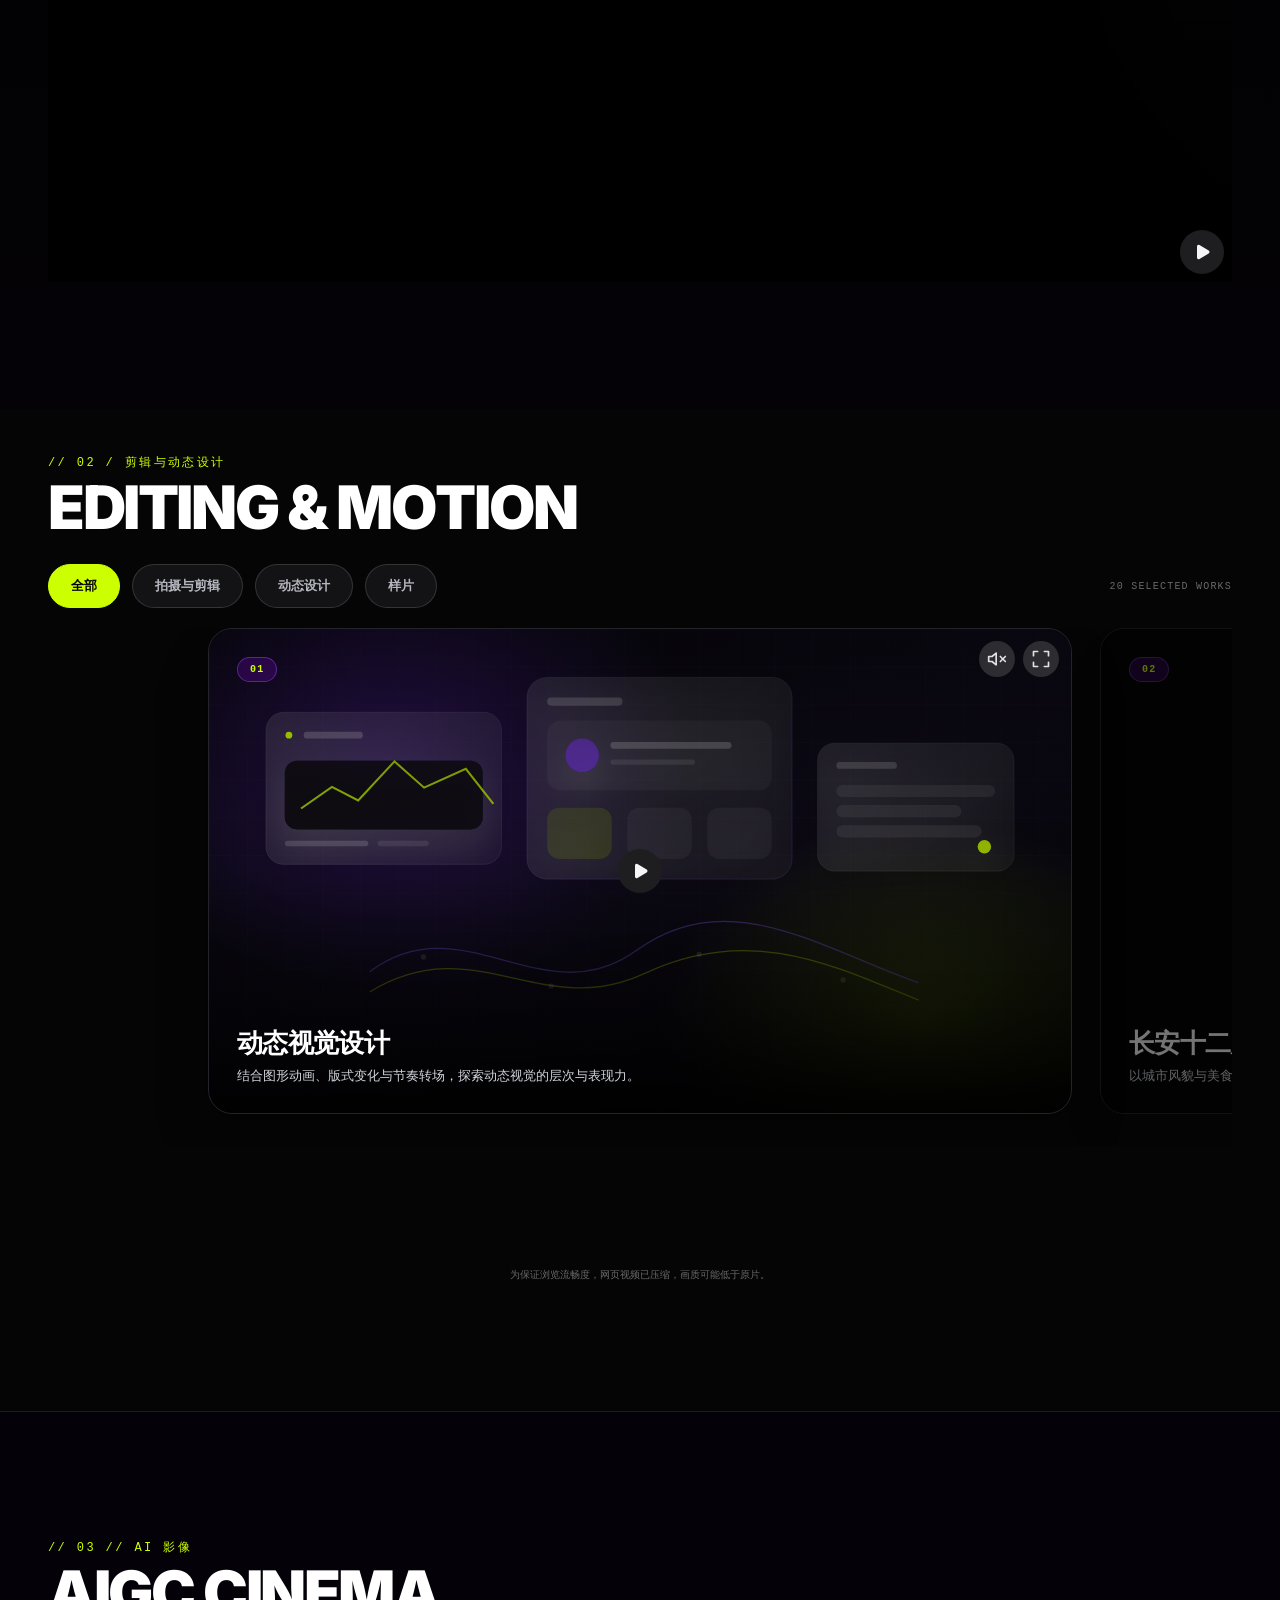
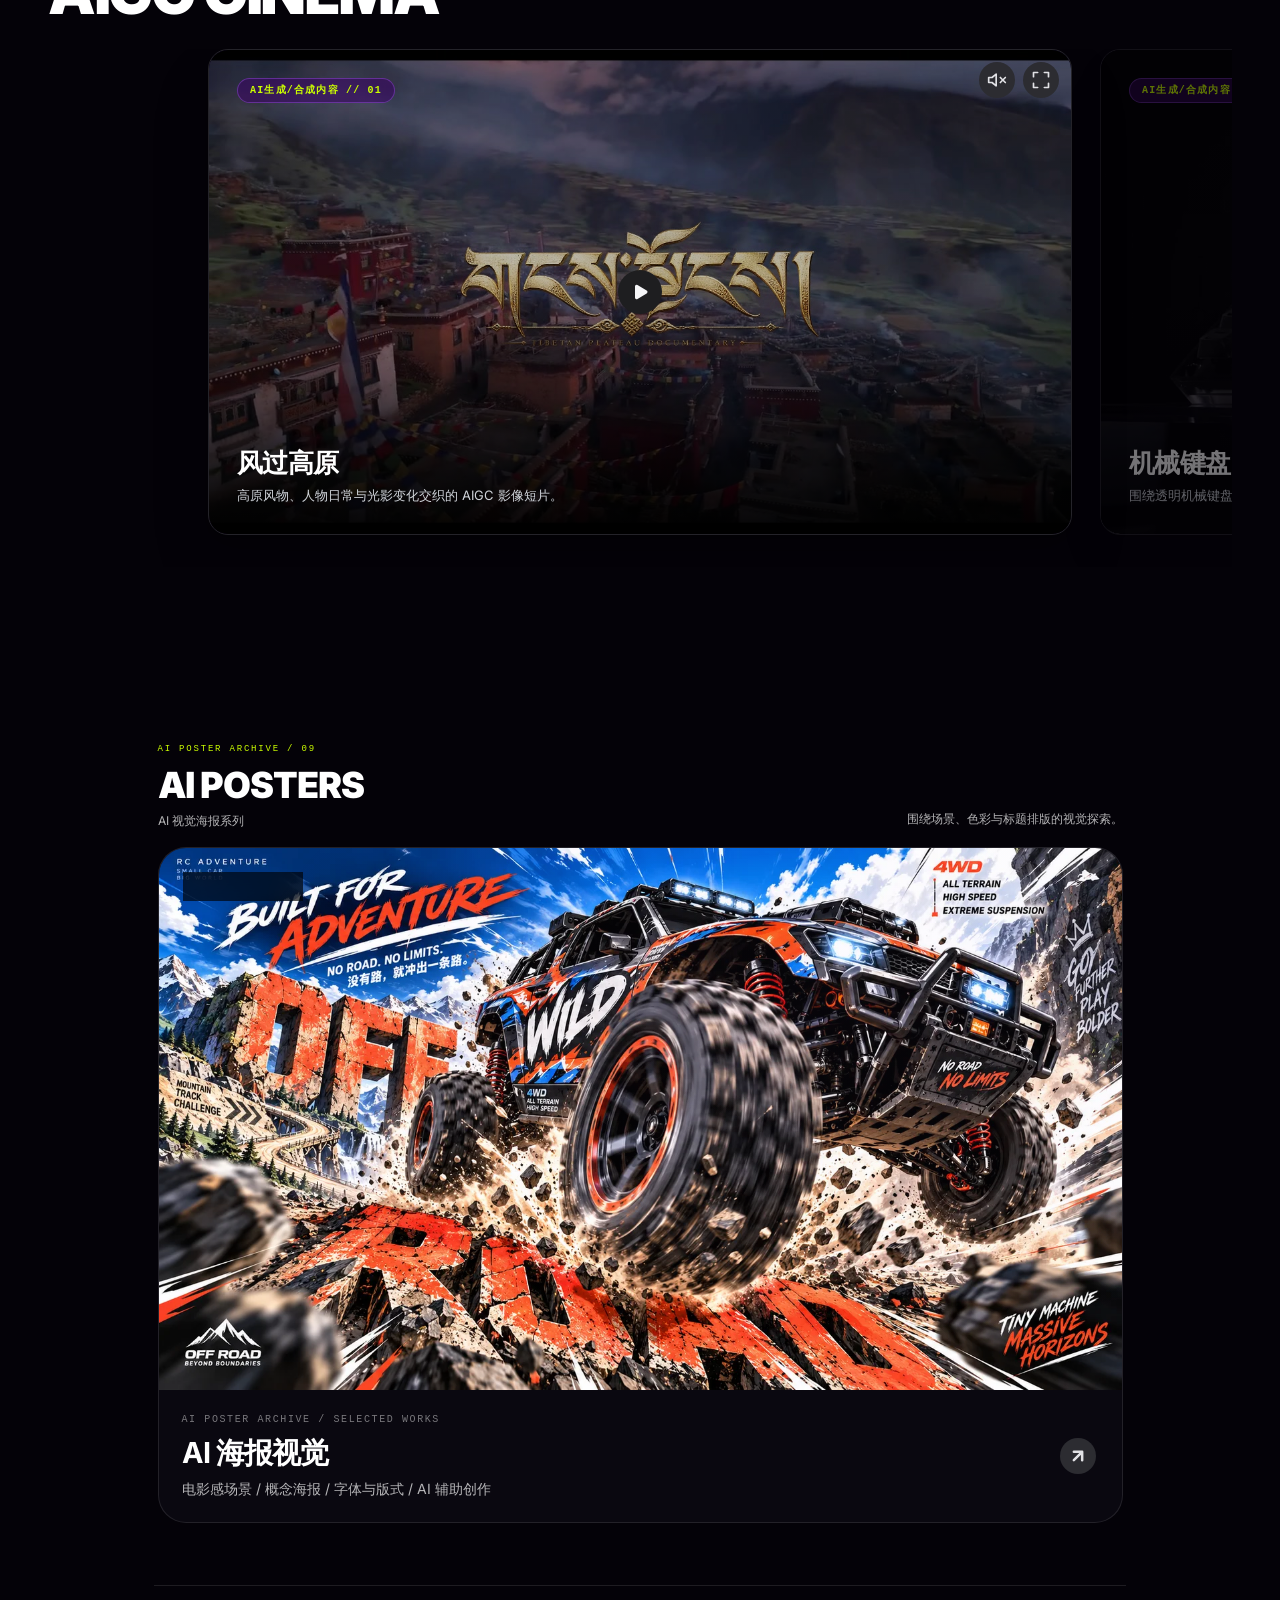
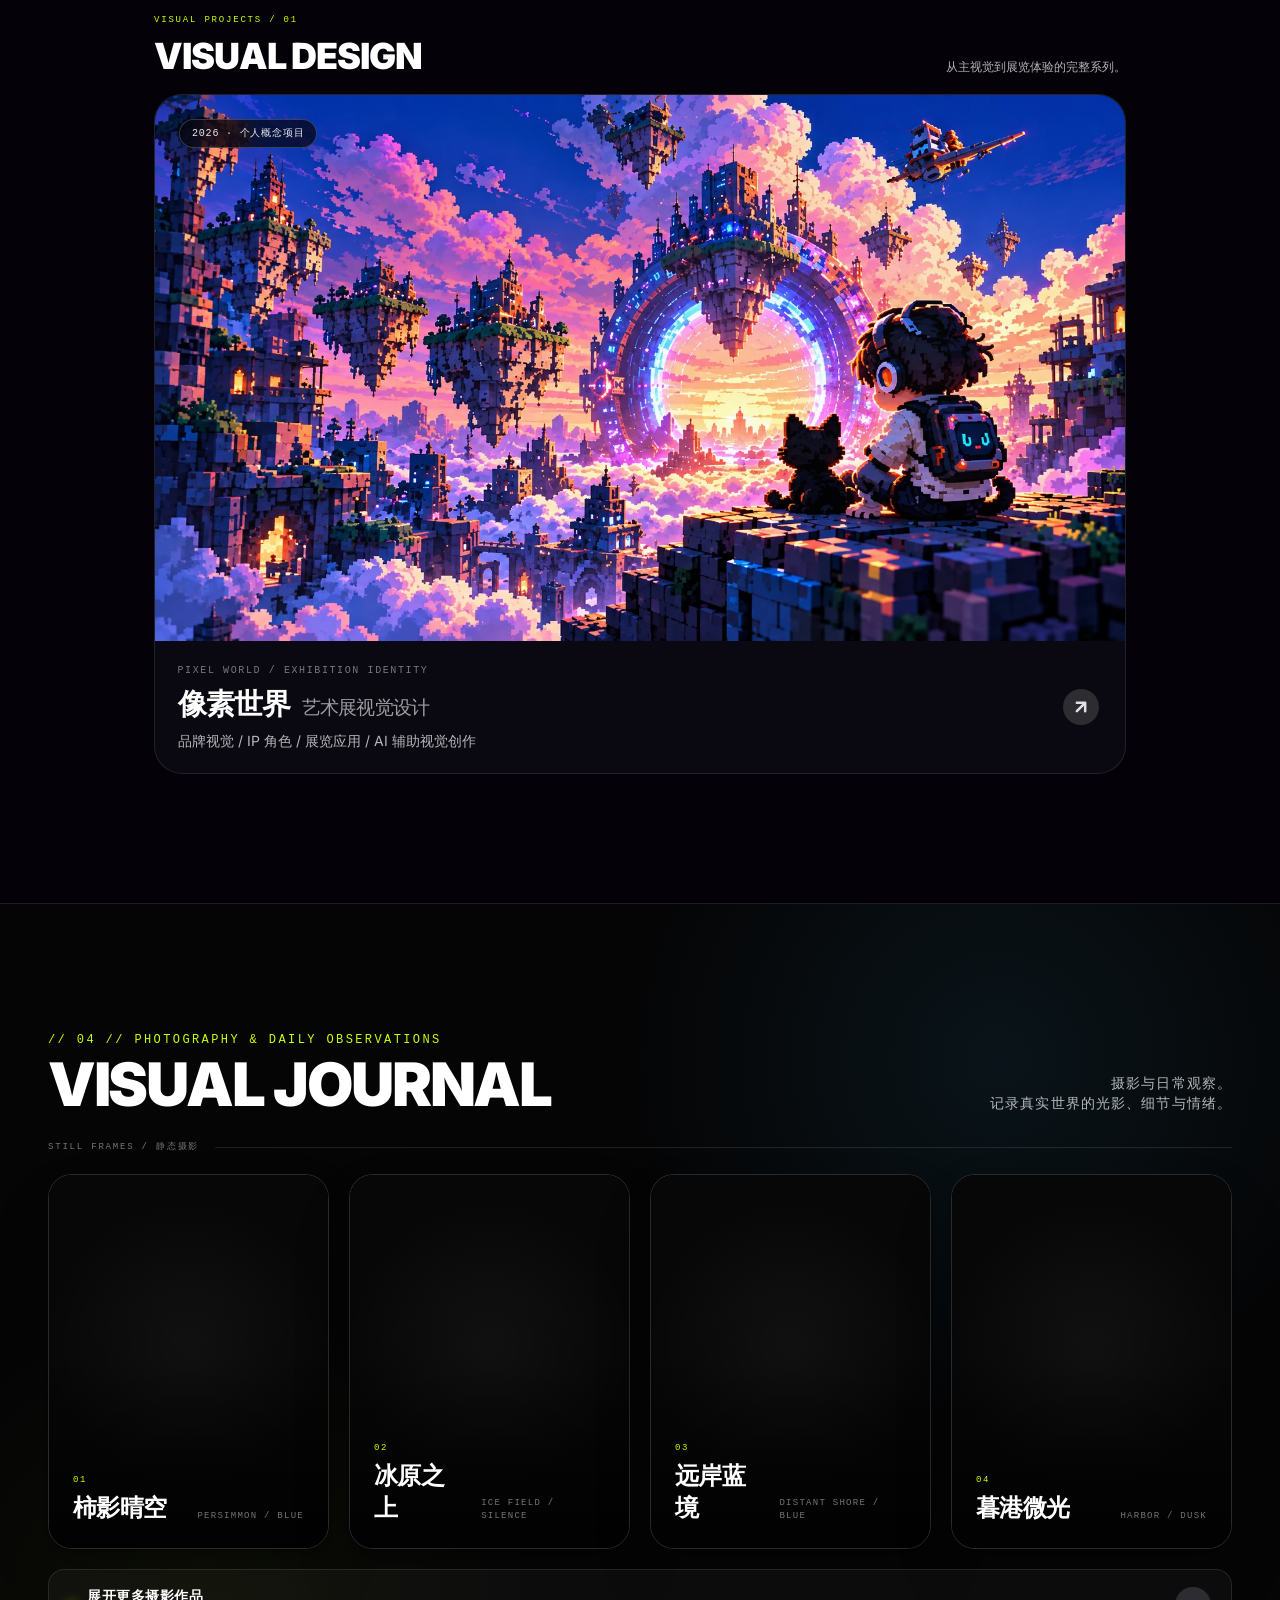
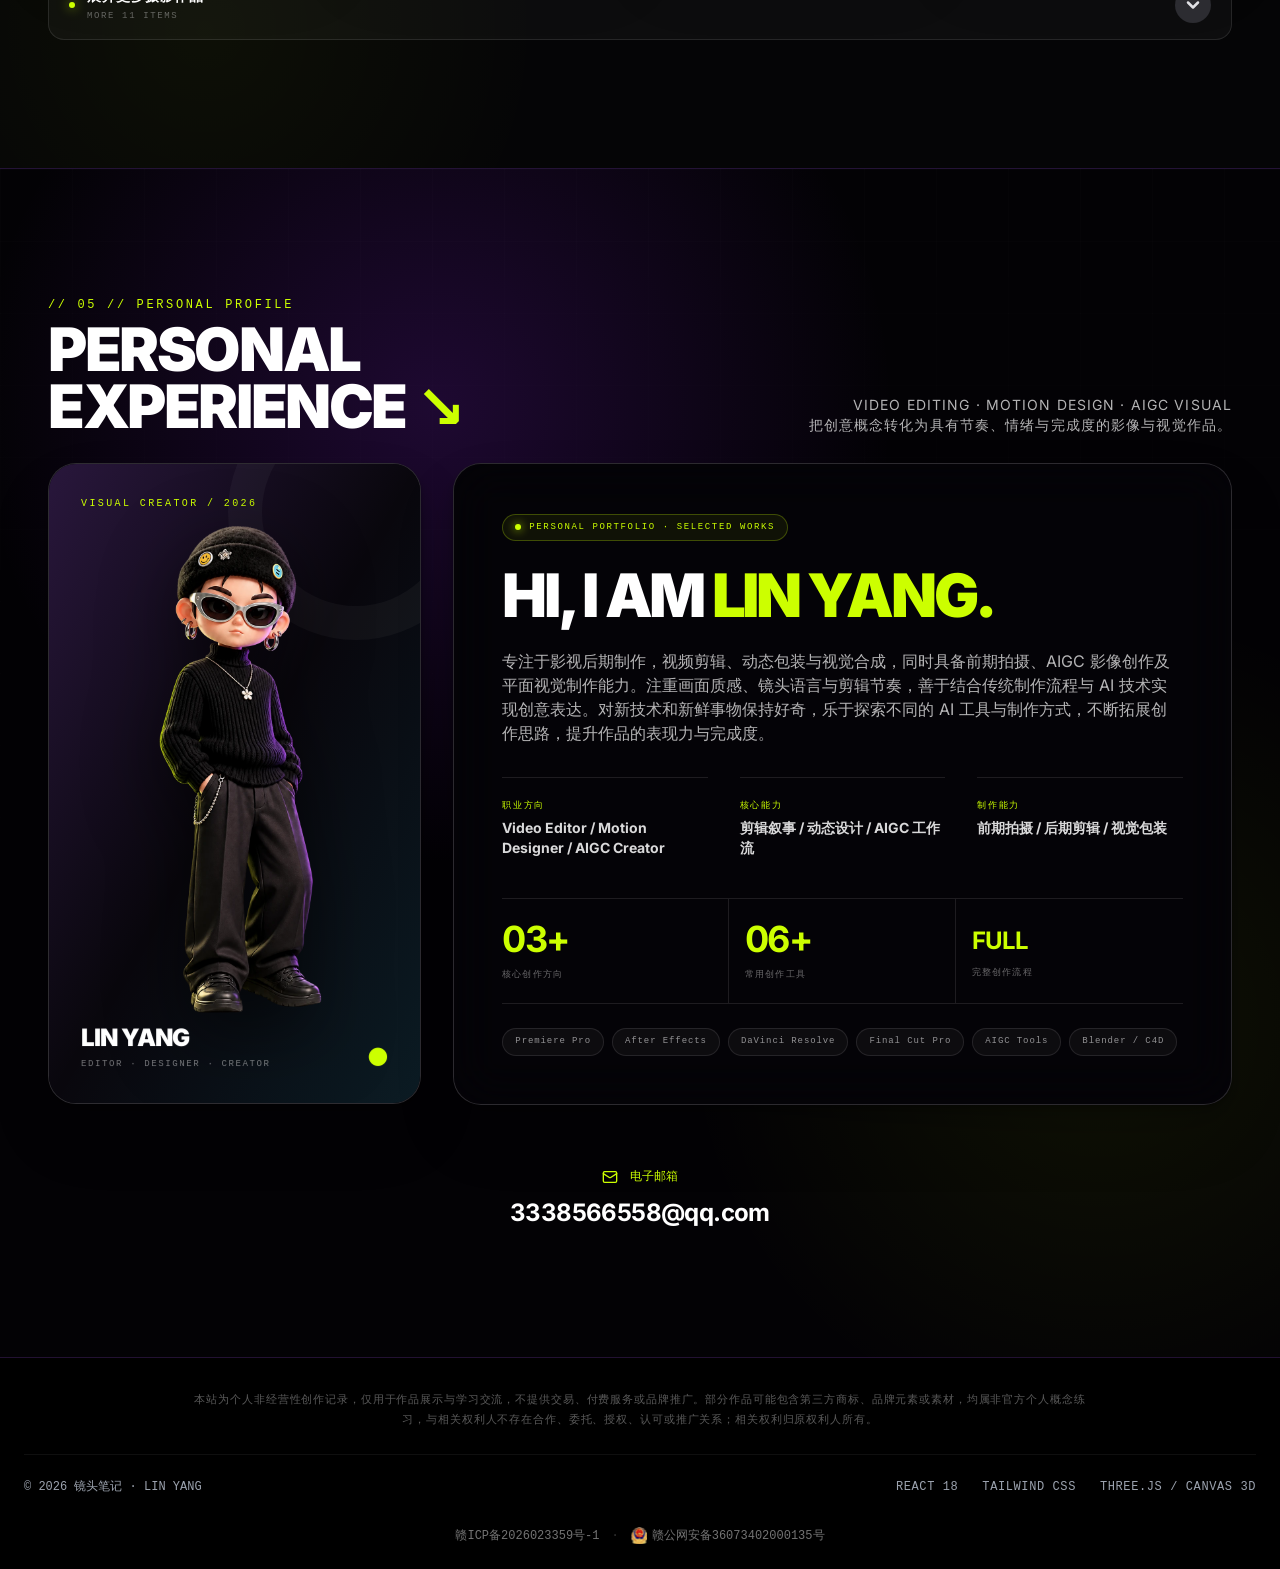
==== commit f03da543: "Retire the special AIGC review area" ====
--- a/index.html
+++ b/index.html
@@ -43,7 +43,9 @@
   <script>
     const pageNavigation = performance.getEntriesByType?.('navigation')[0];
     const isPageReload = pageNavigation ? pageNavigation.type === 'reload' : performance.navigation?.type === 1;
-    if (isPageReload) {
+    if (window.location.hash === '#aigc-review') {
+      history.replaceState(null, '', '#gallery');
+    } else if (isPageReload) {
       // Start a reload at the homepage before reading any chapter or project route.
       if ('scrollRestoration' in history) history.scrollRestoration = 'manual';
       const homeUrl = new URL(window.location.href);
@@ -52,14 +54,6 @@
     } else if (['#project-pixel-world', '#project-ai-posters'].includes(window.location.hash)) {
       document.documentElement.classList.add('project-route-pending');
     }
-    try {
-      if (isPageReload) {
-        sessionStorage.removeItem('portfolioReviewReturn');
-        sessionStorage.removeItem('portfolioReviewScrollY');
-      } else if (sessionStorage.getItem('portfolioReviewReturn') === 'gallery') {
-        document.documentElement.classList.add('review-return-pending');
-      }
-    } catch {}
   </script>
 
 
@@ -68,11 +62,6 @@
   <style>
     html { background: #050505; }
     html.project-route-pending #root { visibility: hidden; }
-    html.review-return-pending body {
-      opacity: 0;
-      pointer-events: none;
-      animation: review-return-fallback 1ms 2.5s forwards;
-    }
     @keyframes review-return-fallback {
       to { opacity: 1; pointer-events: auto; }
     }
@@ -147,8 +136,8 @@
       .aigc-gallery-card__preview { overflow: hidden; }
       .aigc-gallery-card__preview > img, .aigc-gallery-card__preview > video { opacity: 1; filter: brightness(.85); }
 </style>
-  <link rel="preload" href="./assets/site.css?v=41cffd0712" as="style">
-  <link rel="stylesheet" href="./assets/site.css?v=41cffd0712">
+  <link rel="preload" href="./assets/site.css?v=d8d0b3f5b8" as="style">
+  <link rel="stylesheet" href="./assets/site.css?v=d8d0b3f5b8">
 </head>
 <body class="bg-[#050505] text-white">
 
@@ -175,7 +164,7 @@
   <script src="./assets/hero/pattern-waves.js?v=0b470b080c" defer></script>
   <script src="./assets/hero/text-image-greeting.js?v=a003a6a29b" defer></script>
   <script src="./assets/hero/nav-glass-surface.js?v=66117b0109" defer></script>
-  <script src="./assets/site.js?v=b410309207" defer></script>
+  <script src="./assets/site.js?v=374ad91c72" defer></script>
 
 </body>
 </html>
--- a/assets/site.css
+++ b/assets/site.css
@@ -8,4 +8,4 @@
     rgba(0, 0, 0, 0.58) 0%,
     rgba(0, 0, 0, 0.22) 42%,
     rgba(255, 255, 255, 0.26) 100%
-  );transform-origin:100% 50%}.rb-fold-text-piece[data-fold-style=blinds]{perspective:var(--fold-perspective,700px)}.rb-fold-text-slat{position:relative;display:inline-block;backface-visibility:hidden}.rb-fold-text-slat[data-fold-slat='b']{position:absolute;inset:0;visibility:hidden}.rb-fold-text-piece::after,.rb-fold-text-slat::after{content:attr(data-rb-fold-text);position:absolute;inset:0;pointer-events:none;color:transparent;-webkit-text-fill-color:transparent;background-image:var(--fold-shade);-webkit-background-clip:text;background-clip:text;opacity:var(--fold-crease, 0)}@media (prefers-reduced-motion:reduce){.rb-fold-text-piece,.rb-fold-text-slat{transform:none!important}.rb-fold-text-piece::after,.rb-fold-text-slat::after{opacity:0!important}}.premium-hero .hero-bg-media{position:absolute;inset:0;z-index:0;overflow:hidden;pointer-events:none;background:#050508;background-image:radial-gradient(ellipse at 72% 46%,rgba(85,60,130,.13),transparent 72%)}.premium-hero .hero-pattern-waves{position:absolute;inset:0;width:100%;height:100%;overflow:hidden;pointer-events:none}.hero-pattern-waves canvas{display:block;width:100%;height:100%}.hero-bg-overlay{position:absolute;inset:0;z-index:1;pointer-events:none;background:linear-gradient(90deg,rgba(5,5,8,.62),rgba(5,5,8,.32) 36%,rgba(5,5,8,.05) 65%,rgba(5,5,8,.1)),linear-gradient(0deg,rgba(5,5,8,.52),transparent 32%,transparent 75%,rgba(5,5,8,.2))}.premium-hero{--hero-motion-scale:1}.premium-hero .hero-content,.premium-hero .premium-hero__inner{z-index:2}.premium-hero .hero-projects{z-index:3;transform:none!important;transition:none}.premium-hero .hero-projects .premium-hero__portal,.premium-hero .hero-projects .premium-hero__portal:focus-visible,.premium-hero .hero-projects .premium-hero__portal:hover{transform:var(--hero-rest-transform,var(--portal-transform));translate:none;scale:none;transition:box-shadow .4s;box-shadow:0 0 1px #efe1f799,-2px 0 8px #f3476233,2px 3px 12px #b39ad133,0 14px 24px #0008}.premium-hero.is-ready .hero-projects .premium-hero__portal{animation:heroCardEntrance 1.05s var(--portal-enter-delay) ease-out backwards}@media (min-width:1200px),(min-width:768px) and (orientation:landscape){.premium-hero{--hero-motion-scale:var(--hero-scale)}.premium-hero .hero-projects .premium-hero__portal::before{background:radial-gradient(ellipse at 0 3%,#fff0f0,#ef6b7c 5%,transparent 20%),radial-gradient(ellipse at 100% 8%,#fff4ff,#c4accf 5%,transparent 19%),linear-gradient(145deg,#ebd9f199,#77668055 38%,#d7c4e588 74%,#73596744)}.premium-hero .hero-projects .premium-hero__portal-glint{opacity:.55}}.premium-hero .premium-hero__actions .premium-button{transition:transform .4s cubic-bezier(.22,1,.36,1),box-shadow .4s cubic-bezier(.22,1,.36,1)}.premium-hero .premium-hero__actions .premium-button svg{transition:transform .4s cubic-bezier(.22,1,.36,1)}@media (hover:hover) and (pointer:fine){.premium-hero .premium-hero__actions .premium-button:hover{transform:translate3d(0,calc(-3px / var(--hero-motion-scale)),0) scale(1.015);background:#cf0;box-shadow:0 0 28px rgba(190,255,0,.18),inset 0 1px 0 rgba(255,255,255,.5)}.premium-hero .premium-hero__actions .premium-button:hover svg{transform:translate3d(calc(4px / var(--hero-motion-scale)),calc(-4px / var(--hero-motion-scale)),0)}}@media (max-width:767px){.premium-hero .hero-projects{display:none!important}.hero-bg-overlay{background:linear-gradient(90deg,rgba(5,5,8,.32),transparent),linear-gradient(0deg,rgba(5,5,8,.58),transparent 45%,rgba(5,5,8,.15))}}.premium-hero .hero-name-environment{opacity:.55;position:absolute;inset:0;z-index:-1;pointer-events:none;overflow:visible}.hero-name-environment__breath{position:absolute;inset:0;opacity:.75;transform-origin:64% 68%;animation:9s ease-in-out infinite paused heroNameEnvironmentBreath}.premium-hero.is-ready[data-motion-active=true] .hero-name-environment__breath{animation-play-state:running}.hero-name-environment__breath>span{position:absolute;display:block;pointer-events:none;mix-blend-mode:screen}.hero-name-environment__wall{inset:-12.5%;background:radial-gradient(ellipse at 42% 48%,rgba(190,18,38,.2),rgba(125,9,33,.1) 43%,transparent 73%);filter:blur(42px)}.hero-name-environment__spill{left:48%;top:53%;width:78%;height:68%;background:radial-gradient(ellipse at 32% 24%,rgba(205,24,45,.14),transparent 64%),radial-gradient(ellipse at 70% 67%,rgba(130,18,53,.09),transparent 58%);filter:blur(38px);transform:rotate(-16deg)}.hero-name-environment__floor{left:-8%;top:145%;width:132%;height:24%;background:radial-gradient(ellipse at 54% 50%,rgba(180,24,50,.14),rgba(100,28,70,.07) 38%,transparent 72%);filter:blur(22px)}.hero-name-environment__glints{opacity:.35;inset:-12%;background:radial-gradient(ellipse 12% 16% at 17% 19%,rgba(255,42,52,.19),transparent 100%),radial-gradient(ellipse 11% 15% at 14% 52%,rgba(245,30,45,.14),transparent 100%),radial-gradient(ellipse 13% 18% at 83% 51%,rgba(255,44,65,.18),transparent 100%);filter:blur(14px)}@keyframes heroNameEnvironmentBreath{0%,100%{opacity:.75;transform:scale(1)}50%{opacity:.92;transform:scale(1.03)}}@media (max-width:767px){.premium-hero .hero-name-environment{opacity:.4125}.premium-hero .hero-name-environment__floor{display:none}}@media (prefers-reduced-motion:reduce){.hero-name-environment__breath{animation:none;transform:none;opacity:.75}.premium-hero .hero-projects{transform:none!important;transition:none!important}.premium-hero.is-ready .hero-projects .premium-hero__portal{animation:none!important;transform:var(--hero-rest-transform,var(--portal-transform));translate:none;scale:none;transition:none}.premium-hero .premium-hero__actions .premium-button,.premium-hero .premium-hero__actions .premium-button svg{transform:none!important;transition:none}}@media (min-width:768px){.premium-hero .hero-projects.hero-card-swap{display:block;inset:150px auto auto 610px;width:610px;height:460px}.hero-card-swap>.card-swap{pointer-events:auto}.premium-hero .hero-card-swap .premium-hero__portal{position:relative;inset:auto;width:100%;height:100%;aspect-ratio:auto;border-radius:inherit;--portal-transform:none;--hero-rest-transform:none}.premium-hero.is-ready .hero-card-swap .premium-hero__portal{animation:none;opacity:1}.premium-hero .hero-card-swap .premium-hero__portal-copy{padding:24px 80px 22px 24px}.premium-hero .hero-card-swap .premium-hero__portal-title{font-size:27px;white-space:nowrap}.premium-hero .hero-card-swap .premium-hero__portal-index{font-size:11px}.premium-hero .hero-card-swap .premium-hero__portal-label{font-size:12px}.premium-hero .hero-card-swap .premium-hero__portal-badge{top:18px;left:22px;font-size:9px}.premium-hero .hero-card-swap .premium-hero__portal-preview-mark{width:44px;height:44px;bottom:36px;right:24px}.hero-card-swap .card-swap-slot{box-shadow:0 0 1px #efdff799,0 0 12px #e04b7126,0 18px 40px #0009}.hero-card-swap .premium-hero__portal-image{-webkit-user-drag:none}}@media (min-width:768px) and (max-width:1199px) and (orientation:portrait){.premium-hero .premium-hero__portal{--hero-rest-transform:translate3d(0,0,0)}.premium-hero .hero-projects.hero-card-swap{position:relative;inset:auto;width:100%;height:440px;margin-top:30px}}.premium-hero .premium-hero__elastic-layer{position:absolute;z-index:4;left:-9.3%;top:-18.2%;display:block;width:130%;height:130%;opacity:0;pointer-events:none;transition:opacity .4s}.premium-hero .premium-hero__elastic-layer .elastic-mesh{position:relative;width:100%;height:100%;overflow:hidden;touch-action:pan-y;user-select:none;-webkit-user-select:none}.premium-hero .premium-hero__elastic-layer .elastic-mesh-canvas{position:absolute;inset:0;display:block;width:100%;height:100%}.premium-hero .premium-hero__title.is-elastic-ready .premium-hero__elastic-layer{opacity:1;pointer-events:auto}.premium-hero.is-ready .premium-hero__title.is-elastic-ready .premium-hero__name-render{opacity:0;animation:none}@media (prefers-reduced-motion:reduce){.premium-hero .premium-hero__elastic-layer{display:none}.premium-hero.is-ready .premium-hero__title.is-elastic-ready .premium-hero__name-render{opacity:1}}@font-face{font-family:'Jersey 10';font-style:normal;font-weight:400;font-display:swap;src:url('./hero/textile-greeting/jersey-10-latin-400-normal.woff2') format('woff2')}.premium-hero .premium-hero__title--textile{color:#f2f0e9;font-family:'Jersey 10',monospace;font-weight:650;font-size:64px;line-height:1;letter-spacing:0;overflow:visible;text-transform:none;font-synthesis:weight}.premium-hero .premium-hero__title--textile::after,.premium-hero .premium-hero__title--textile::before{display:none}.textile-greeting{position:relative;display:block;width:100%;height:100%;outline:0;touch-action:pan-y pinch-zoom}.textile-greeting:focus-visible{outline:#d7ecad88 solid 1px;outline-offset:12px;border-radius:8px}.textile-visual{display:flex;flex-direction:column;align-items:flex-start;gap:19px;padding-top:8px}.textile-row{position:relative;display:block;width:100%;min-height:1.12em;font-size:72px}.textile-row--1{font-size:84px}.textile-hit-layer,.textile-row-letters{display:flex;align-items:center;justify-content:flex-start}.textile-hit-layer{position:absolute;inset:0;color:transparent;z-index:3;user-select:none;pointer-events:none}.textile-hit,.textile-letter{position:relative;display:inline-grid;align-items:center;flex:0 0 auto;width:auto;height:1.1em;box-sizing:content-box;padding-inline:var(--textile-padding,0em);transition:padding-inline 550ms cubic-bezier(.22,1,.36,1)}.textile-letter{--textile-art-height:1.10em}.textile-hit{pointer-events:auto;height:1.25em;letter-spacing:0;font-weight:inherit}.textile-char{display:block;justify-self:center;line-height:1;font-size:1em;font-weight:inherit;letter-spacing:0}.textile-char--name,.textile-static .textile-name{color:#cf0}.textile-space{display:block;flex:0 0 .30em;height:1em}.textile-letter.is-image .textile-char{visibility:hidden}.textile-letter.is-returning .textile-char{animation:620ms cubic-bezier(.22,1,.36,1) both textileSoftReturn}.textile-sticker{position:absolute;top:50%;left:50%;translate:-50% -50%;z-index:2;pointer-events:none}.textile-sticker :is(img,svg){display:block;width:auto;max-width:calc(var(--letter-width) + .13em);height:var(--textile-art-height);object-fit:contain;max-height:none;filter:drop-shadow(0 3px 4px #0005)}.textile-sticker svg{overflow:hidden}.textile-letter--comma{--textile-art-height:.47em}.textile-letter--comma .textile-sticker{top:73%}.textile-letter--apostrophe{--textile-art-height:.36em}.textile-letter--apostrophe .textile-sticker{top:24%}.textile-static{display:flex;flex-direction:column;gap:19px;font-size:64px;line-height:1.15}.textile-static>span:last-child{font-size:78px}@keyframes textileSoftReturn{0%,20%{opacity:0;transform:scale(.9)}65%{opacity:1;transform:scale(1.025)}100%{opacity:1;transform:scale(1)}}@media (min-width:768px){.premium-hero--textile .premium-hero__content{width:480px}.premium-hero .premium-hero__title--textile{width:480px;height:220px;margin-top:44px}}@media (min-width:768px) and (max-width:1199px) and (orientation:portrait){.premium-hero--textile .premium-hero__content{width:100%}.premium-hero .premium-hero__title--textile{max-width:100%}}@media (max-width:767px){.premium-hero .premium-hero__title.is-elastic-ready .premium-hero__elastic-layer{pointer-events:none}.premium-hero .premium-hero__title--textile{width:100%;max-width:none;height:auto;aspect-ratio:auto;margin-top:2.3rem}.textile-visual{gap:15px;padding:0 0 24px}.textile-row,.textile-static{font-size:clamp(32px,13vw,64px)}.textile-row--1,.textile-static>span:last-child{font-size:clamp(36px,14.5vw,72px)}.textile-sticker :is(img,svg){filter:drop-shadow(0 2px 2px #0004)}}@media (prefers-reduced-motion:reduce){.textile-hit,.textile-letter{transition:none}.textile-sticker{display:none}.textile-char{visibility:visible!important;animation:none!important}}.textile-greeting[data-phase=waiting] .textile-char,.textile-letter.is-unrevealed .textile-char{visibility:hidden!important}.textile-greeting[data-phase=waiting]{pointer-events:none}.premium-hero:not(.is-ready) .textile-static{visibility:hidden}.premium-hero.premium-hero--centered{--hero-scale:1;--hero-motion-scale:1;--hero-title-size:min(38px + 14vw, 18.5vw, 24svh, 205px);--hero-caption-drop:clamp(10px, min(1.85vw, 2.2svh), 22px);min-height:max(540px,100svh);padding-bottom:0}.premium-hero--centered .premium-hero__inner{position:relative;inset:auto;display:grid;grid-template-columns:minmax(0,1fr);place-items:center;width:100%;max-width:none;height:auto;min-height:inherit;margin:0;padding:clamp(80px,12svh,112px) clamp(18px,4vw,48px) clamp(56px,9svh,96px);transform:none}@media (min-width:768px) and (max-height:660px){.premium-hero.premium-hero--centered{--hero-caption-drop:clamp(4px, (100svh - 565px) * .18, 10px)}}.premium-hero--centered .premium-hero__content{position:relative;inset:auto;display:flex;flex-direction:column;align-items:center;width:100%;max-width:1120px;text-align:center;transform:none;scale:none}.premium-hero.premium-hero--centered .premium-hero__title--textile{width:100%;max-width:none;height:auto;aspect-ratio:auto;margin:0}.premium-hero--centered .premium-hero__actions{opacity:0;visibility:hidden;pointer-events:none;transform:translate3d(0,12px,0);transition:opacity .5s,transform .5s cubic-bezier(.22,1,.36,1)}.premium-hero--centered[data-showreel-ready] .premium-hero__actions{opacity:1;visibility:visible;pointer-events:auto;transform:none}.premium-hero--centered .hero-bg-overlay{background:radial-gradient(ellipse at 50% 46%,rgba(5,5,8,.56),rgba(5,5,8,.22) 53%,transparent 84%),linear-gradient(0deg,rgba(5,5,8,.48),transparent 42%,transparent 78%,rgba(5,5,8,.2))}.premium-hero--centered .premium-hero__eyebrow{position:absolute;top:clamp(88px,9.2svh,132px);left:clamp(20px,4vw,96px);max-width:calc(100% - clamp(40px,8vw,192px));margin:0;justify-content:flex-start;text-align:left;white-space:normal;font-size:clamp(9px, 8px + .19vw, 11px);line-height:1.6;letter-spacing:.1em}.hero-graffiti{position:relative;isolation:isolate;width:100%;--graffiti-acid:#edff18;--graffiti-distance-scale:calc(.48 + .52 * var(--graffiti-layout));--graffiti-bottom-scale:calc(1 - .32 * var(--graffiti-middle))}.hero-graffiti__art{position:absolute;inset-inline:0;inset-block:calc(8% - 3% * var(--graffiti-layout));z-index:-1;pointer-events:none}.hero-graffiti__art--foreground{z-index:2}.premium-hero--centered:not([data-caption-ready]) .hero-graffiti__art{visibility:hidden}.hero-graffiti__sticker{position:absolute;width:clamp(calc(70px + 38px * var(--graffiti-layout)),23%,calc(125px + 145px * var(--graffiti-layout)));aspect-ratio:160/106;transform:translate3d(calc(var(--graffiti-x,0) * var(--sticker-distance) * var(--graffiti-distance-scale)),calc(var(--graffiti-y,0) * var(--sticker-distance) * var(--graffiti-distance-scale)),0) rotate(calc(var(--sticker-angle) + var(--graffiti-x,0) * 4deg));transition:transform 470ms cubic-bezier(.18,.76,.26,1.12);pointer-events:auto;touch-action:pan-y pinch-zoom}.hero-graffiti__sticker canvas{display:block;width:100%;height:100%;transition:transform 380ms cubic-bezier(.2,.72,.24,1.12)}.hero-graffiti__sticker--crown{--sticker-distance:-15px;--sticker-angle:-7deg;--sticker-delay:110ms;top:calc(-49% + 14% * var(--graffiti-layout));left:calc(39% + 1% * var(--graffiti-layout));width:clamp(calc(70px + 26px * var(--graffiti-layout)),calc(23% - 3% * var(--graffiti-layout)),calc(125px + 93px * var(--graffiti-layout)))}.hero-graffiti__sticker--film{--sticker-distance:17px;--sticker-angle:-11deg;--sticker-delay:280ms;top:calc(-16% + 13% * var(--graffiti-layout));left:calc(1% + 3% * var(--graffiti-layout))}.hero-graffiti__sticker--curve{--sticker-distance:-22px;--sticker-angle:10deg;--sticker-delay:340ms;top:calc(-20% + 13% * var(--graffiti-layout));right:calc(1% + 2% * var(--graffiti-layout))}.hero-graffiti__sticker--timeline{--sticker-distance:11px;--sticker-angle:-8deg;--sticker-delay:480ms;bottom:calc(-22% + 5% * var(--graffiti-middle));left:calc(12% + 6% * var(--graffiti-layout));width:clamp(calc(70px + 38px * var(--graffiti-layout)),calc(23% - 2% * var(--graffiti-layout)),calc(125px + 110px * var(--graffiti-layout)))}.hero-graffiti__decal{--decal-width:calc(var(--compact-width) + (var(--wide-width) - var(--compact-width)) * var(--graffiti-layout));--decal-x:calc(var(--compact-x) + (var(--wide-x) - var(--compact-x)) * var(--graffiti-layout) + var(--decal-middle-offset) * var(--graffiti-middle));--decal-y:calc(var(--compact-y) + (var(--wide-y) - var(--compact-y)) * var(--graffiti-layout));width:var(--decal-width);left:clamp(calc(var(--decal-width) * .31),var(--decal-x),calc(100% - var(--decal-width) * .31));top:calc(100% + (var(--decal-y) - 100%) * var(--decal-depth));translate:-50% -50%}.hero-graffiti__brush{position:absolute;width:30%;height:9%;clip-path:polygon(0 94%,9% 49%,28% 23%,47% 8%,92% 0,100% 21%,72% 31%,95% 48%,45% 57%,17% 74%,13% 92%,4% 100%);background:repeating-linear-gradient(176deg,#ffffff35 0 1px,transparent 1px 4px),var(--brush-color);transform:translate3d(calc(var(--graffiti-x,0) * -9px),calc(var(--graffiti-y,0) * 9px),0) rotate(-4deg);transition:transform 450ms cubic-bezier(.2,.75,.25,1.08)}.hero-graffiti__brush--white{--brush-color:var(--graffiti-acid);--brush-delay:100ms;top:calc(42% + 1% * var(--graffiti-layout));left:34%}.hero-graffiti__brush--violet{--brush-color:#af55eb;--brush-delay:420ms;bottom:0;left:18%;width:41%}.hero-graffiti :is(.premium-hero__title--textile,.textile-greeting){pointer-events:none}.hero-graffiti :is(.textile-visual,.textile-static){align-items:center;gap:min(.2vw,3px);padding:0}.hero-graffiti .textile-static{line-height:.79}.hero-graffiti :is(.textile-row,.textile-static){font-size:min(52px + 13vw, 17vw, 23svh, 192px)}.hero-graffiti .textile-row{min-height:.78em}.hero-graffiti :is(.textile-row--1,.textile-static > span:last-child){font-size:var(--hero-title-size)}.hero-graffiti :is(.textile-letter,.textile-hit){height:.78em}.hero-graffiti .textile-letter{--textile-art-height:.72em}.hero-graffiti .textile-letter--comma{--textile-art-height:.28em}.hero-graffiti .textile-letter--apostrophe{--textile-art-height:.25em}.hero-graffiti :is(.textile-row-letters,.textile-hit-layer){justify-content:center}.hero-graffiti .textile-visual{translate:calc(var(--graffiti-x,0) * 3px) calc(var(--graffiti-y,0) * 3px);transition:translate 360ms cubic-bezier(.2,.75,.28,1)}.hero-graffiti__title-frame{position:relative;display:block;width:min(100%,calc(var(--hero-title-size) * 4.8));aspect-ratio:2.36;margin-inline:auto}.hero-graffiti__title-plane{position:absolute;display:grid;place-items:center;inset-inline:0;top:50%;aspect-ratio:2;translate:calc(var(--graffiti-x,0) * 3px) calc(-50% + var(--graffiti-y,0) * 3px);transition:translate 360ms cubic-bezier(.2,.75,.28,1)}.hero-graffiti__title-image,.hero-graffiti__title-reveal{position:absolute;inset:0;width:100%;height:100%;opacity:0;pointer-events:none}.hero-graffiti__title-plane[data-title-painted] .hero-graffiti__title-image,.hero-graffiti__title-plane[data-title-painting]:not([data-title-painted]) .hero-graffiti__title-reveal{opacity:1}.hero-graffiti__drips{position:absolute;inset:0;pointer-events:none}.hero-graffiti__drip{--paint-drip-unit:clamp(.58px, calc(var(--hero-title-size) / 142), 1.2px)}.hero-graffiti__drip--left{left:12.65%;top:88.4%;--drip-delay:.32s}.hero-graffiti__drip--mid-left{left:34.35%;top:91.55%;color:#f9f1ff;--drip-delay:1.15s;--drip-width:3.3}.hero-graffiti__drip--mid-right{left:69.7%;top:89.5%;--drip-delay:1.94s}.hero-graffiti__drip--right{left:86.05%;top:91.1%;--drip-delay:2.65s;--drip-width:3.7}.hero-graffiti__title-plane:not([data-title-painted],[data-artwork-failed]) :is(.textile-greeting,.textile-static){opacity:0;visibility:hidden}.hero-graffiti__title-plane:not([data-artwork-ready]) .textile-greeting{display:grid;place-items:center}.hero-graffiti__title-plane:not([data-artwork-ready]) .textile-visual{width:100%}.hero-graffiti__title-plane[data-artwork-ready] :is(.textile-static,.textile-char){visibility:hidden!important}.hero-graffiti__title-plane[data-artwork-ready] :is(.textile-greeting,.textile-visual,.textile-row,.textile-row-letters,.textile-hit-layer){position:absolute;inset:0;width:100%;height:100%;translate:none}.hero-graffiti__title-plane[data-artwork-ready] :is(.textile-letter,.textile-hit){position:absolute;left:var(--art-letter-left);top:var(--art-letter-top);width:var(--art-letter-width);height:var(--art-letter-height);padding:0;animation:none!important}.hero-graffiti__title-plane[data-artwork-ready] .textile-hit{clip-path:var(--art-letter-hit)}.hero-graffiti__title-plane[data-artwork-ready] .textile-sticker{top:50%}.premium-hero:not(.is-ready) .hero-graffiti{visibility:hidden}.hero-graffiti__sticker[data-pressed-decal]{transform:rotate(var(--sticker-angle)) scale(1.18)}@keyframes graffiti-letter-in{0%{opacity:0;transform:translate(-.11em,.18em) rotate(-7deg) scale(.78)}66%{opacity:1;transform:translateY(-.016em) rotate(1.4deg) scale(1.035)}100%{opacity:1;transform:none}}.hero-graffiti__sticker canvas:is([data-sticker=reel],[data-sticker=orbit],[data-sticker=target],[data-sticker=smile],[data-sticker=lens]){--sticker-entry:graffiti-sticker-in-roll;--sticker-duration:640ms;--sticker-idle:graffiti-idle-rock;--sticker-idle-time:7.4s}.hero-graffiti__sticker canvas:is([data-sticker=filmstrip],[data-sticker=curve],[data-sticker=bezier],[data-sticker=keyframes],[data-sticker=audio-meter],[data-sticker=tape],[data-sticker=arrow],[data-sticker=swash]){--sticker-entry:graffiti-sticker-in-trace;--sticker-duration:560ms;--sticker-idle:graffiti-idle-glide;--sticker-idle-time:8.6s}.hero-graffiti__sticker canvas:is([data-sticker=crown],[data-sticker=film],[data-sticker=timeline],[data-sticker=camera],[data-sticker=sd],[data-sticker=spray],[data-sticker=battery],[data-sticker=layers],[data-sticker=rec]){--sticker-entry:graffiti-sticker-in-drop;--sticker-duration:610ms;--sticker-idle:graffiti-idle-lift;--sticker-idle-time:8s}@keyframes graffiti-sticker-in-pop{0%{opacity:0;transform:scale(.62)}62%{opacity:1;transform:scale(1.12)}100%{opacity:1;transform:none}}@keyframes graffiti-sticker-in-roll{0%{opacity:0;transform:translateX(-15%) rotate(-31deg) scale(.84)}74%{opacity:1;transform:rotate(3deg)}100%{opacity:1;transform:none}}@keyframes graffiti-sticker-in-trace{0%{opacity:0;clip-path:inset(0 100% 0 0);transform:translateX(-7%)}100%{opacity:1;clip-path:inset(0);transform:none}}@keyframes graffiti-sticker-in-drop{0%{opacity:0;transform:translateY(-21%) rotate(9deg) scale(.94)}71%{opacity:1;transform:translateY(3%) rotate(-2deg)}100%{opacity:1;transform:none}}@keyframes graffiti-brush-in{0%{opacity:0;clip-path:polygon(0 94%,0 49%,0 23%,0 8%,0 0,0 21%,0 31%,0 48%,0 57%,0 74%,0 92%,0 100%)}100%{opacity:1}}.hero-graffiti__sticker:nth-child(2n){--graffiti-idle-direction:-1}@media (prefers-reduced-motion:no-preference){.premium-hero.is-ready .hero-graffiti .textile-greeting[data-ready=true] .textile-letter{animation:graffiti-letter-in 540ms calc(55ms + var(--graffiti-index,0) * 25ms) cubic-bezier(.2,.72,.22,1) backwards}.premium-hero--centered[data-caption-ready] .hero-graffiti__sticker canvas{animation:var(--sticker-entry,graffiti-sticker-in-pop) var(--sticker-duration,490ms) var(--sticker-delay) cubic-bezier(.18,.74,.22,1) backwards,var(--sticker-idle,graffiti-idle-lift) var(--sticker-idle-time,6.8s) ease-in-out calc(var(--sticker-delay) + var(--sticker-duration,490ms)) infinite;animation-play-state:running,var(--graffiti-idle-state,paused)}.premium-hero--centered[data-caption-ready] .hero-graffiti__brush{animation:graffiti-brush-in 490ms var(--brush-delay) cubic-bezier(.3,.72,.27,1) backwards}.hero-graffiti[data-graffiti-in-view]{--graffiti-idle-state:running}.premium-hero__showreel-art[data-drawn] .premium-hero__showreel-mark{animation:var(--sticker-idle) var(--sticker-idle-time) ease-in-out var(--mark-delay) infinite;animation-play-state:var(--drip-play-state,paused)}.hero-graffiti__title-plane[data-title-painted] .hero-graffiti__drip::before,.premium-hero__showreel-art[data-drawn] .premium-hero__showreel-drip::before{animation:showreel-drip-stretch 5.3s var(--drip-delay,0s) infinite both;animation-play-state:var(--drip-play-state,paused)}.hero-graffiti__title-plane[data-title-painted] .hero-graffiti__drip::after,.premium-hero__showreel-art[data-drawn] .premium-hero__showreel-drip::after{animation:showreel-drip-fall 5.3s var(--drip-delay,0s) infinite both;animation-play-state:var(--drip-play-state,paused)}.hero-graffiti[data-graffiti-in-view],.premium-hero__showreel-art[data-in-view]{--drip-play-state:running}}@media (hover:hover) and (pointer:fine) and (prefers-reduced-motion:no-preference){.hero-graffiti__sticker:hover canvas{transform:translateY(-6%) rotate(5deg) scale(1.11)}.hero-graffiti__sticker:hover{--graffiti-idle-state:paused}.premium-hero__actions:hover .premium-hero__showreel-mark{--drip-play-state:paused}}@media (hover:none) and (pointer:coarse){:is(.hero-graffiti,.premium-hero__showreel-art){--graffiti-idle-size:.66}}@keyframes graffiti-idle-lift{0%,100%{translate:0 0}50%{translate:0 calc(-4px * var(--graffiti-idle-size,1))}}@keyframes graffiti-idle-rock{0%,100%{rotate:0deg}29%{rotate:calc(3deg * var(--graffiti-idle-size,1) * var(--graffiti-idle-direction,1))}72%{rotate:calc(-2deg * var(--graffiti-idle-size,1) * var(--graffiti-idle-direction,1))}}@keyframes graffiti-idle-glide{0%,100%{translate:0 0}45%{translate:calc(4px * var(--graffiti-idle-size,1) * var(--graffiti-idle-direction,1)) calc(-2px * var(--graffiti-idle-size,1))}72%{translate:calc(-2px * var(--graffiti-idle-size,1) * var(--graffiti-idle-direction,1)) 0}}.premium-hero--centered .premium-hero__actions{--showreel-unit:calc(.68px + var(--hero-title-size) / 550);position:relative;top:calc(clamp(12px,min(2vw,2.2svh),22px) + var(--hero-caption-drop));margin:clamp(32px,26px + 1.1vw,44px) 0 0;justify-content:center}.premium-hero--centered .premium-hero__actions::before{content:'';position:absolute;inset:calc(var(--showreel-unit) * -18) calc(var(--showreel-unit) * -19)}.premium-hero--centered .premium-hero__actions .premium-button{position:relative;isolation:isolate;min-width:calc(var(--showreel-unit) * 190);min-height:max(44px,calc(var(--showreel-unit) * 55));padding:0 calc(var(--showreel-unit) * 23);gap:calc(var(--showreel-unit) * 9);font-size:max(.6875rem, calc(var(--showreel-unit) * 13.4));font-style:italic;letter-spacing:.085em;border:0;border-radius:0;background:0 0;box-shadow:none;touch-action:manipulation}.premium-hero__showreel-art{position:absolute;top:50%;left:50%;z-index:-1;width:calc(var(--showreel-unit) * 236);aspect-ratio:44/25;translate:-49% -49%;pointer-events:none}.premium-hero__showreel-art canvas,.premium-hero__showreel-mark,.premium-hero__showreel-paint{position:absolute;inset:0;width:100%;height:100%}.premium-hero__showreel-paint{transition:transform 390ms cubic-bezier(.2,.75,.3,1)}.premium-hero__showreel-drip{--paint-drip-unit:var(--showreel-unit);color:#cdff00}:is(.premium-hero__showreel-drip,.hero-graffiti__drip){--drip-run:calc(var(--paint-drip-unit) * 11);position:absolute;width:calc(var(--paint-drip-unit) * var(--drip-width,4.3));translate:-50% 0}.hero-graffiti__drip:not(.hero-graffiti__drip--mid-left){color:#a617ff}.premium-hero__showreel-drip--lime{left:18.25%;top:87.3%}.premium-hero__showreel-drip--lime-small{left:21.6%;top:81%;--drip-width:3.2;--drip-delay:1.9s}.premium-hero__showreel-drip--blue{left:77.2%;top:87.7%;color:#2453ff;--drip-delay:.85s}:is(.premium-hero__showreel-drip,.hero-graffiti__drip)::after,:is(.premium-hero__showreel-drip,.hero-graffiti__drip)::before{content:'';position:absolute;top:0;background:currentColor;opacity:0}:is(.premium-hero__showreel-drip,.hero-graffiti__drip)::before{inset-inline:25%;height:var(--drip-run);transform-origin:top;border-radius:0 0 60% 60%}:is(.premium-hero__showreel-drip,.hero-graffiti__drip)::after{inset-inline:0;height:calc(var(--paint-drip-unit) * 5.2);border-radius:52% 52% 49% 49%/69% 69% 35% 35%}@keyframes showreel-drip-stretch{0%{opacity:0;transform:scale(.9,0)}4%{opacity:1;transform:scale(1,.16)}12%{opacity:1;transform:scale(.48,1)}100%,16%{opacity:0;transform:scale(.15,.2)}}@keyframes showreel-drip-fall{0%{opacity:0;transform:translateY(-40%) scale(.56)}4%{opacity:1;transform:translateY(-15%) scale(.78,.9)}12%{opacity:1;transform:translateY(calc(var(--drip-run) * .7)) scale(.86,1.25);animation-timing-function:cubic-bezier(.45,.03,.88,.62)}100%,23%{opacity:0;transform:translateY(calc(var(--drip-run) * 3.3)) scale(.68,1.04)}}.premium-hero__showreel-mark{transform:translate(calc(var(--showreel-x,0) * var(--mark-distance,8px)),calc(var(--showreel-y,0) * var(--mark-distance,8px))) rotate(calc(var(--showreel-x,0) * var(--mark-turn,5deg)));transition:transform 420ms cubic-bezier(.2,.78,.25,1.15)}.premium-hero__showreel-mark--1{--mark-distance:-7px;--mark-turn:-6deg;--mark-delay:450ms;--mark-entry:graffiti-sticker-in-drop;--sticker-idle:graffiti-idle-rock;--sticker-idle-time:7.4s;transform-origin:16% 24%}.premium-hero__showreel-mark--2{--mark-distance:9px;--mark-turn:6deg;--mark-delay:535ms;--mark-entry:showreel-mark-entrance;--sticker-idle:graffiti-idle-glide;--sticker-idle-time:8.6s;transform-origin:75% 21%}.premium-hero__showreel-mark--3{--mark-distance:-5px;--mark-turn:-3deg;--mark-delay:650ms;--mark-entry:graffiti-sticker-in-pop;--sticker-idle:graffiti-idle-lift;--sticker-idle-time:6.1s;transform-origin:54% 78%}.premium-hero__showreel-art:not([data-drawing],[data-drawn]) .premium-hero__showreel-mark,.premium-hero__showreel-art:not([data-drawing],[data-drawn])~:is(.premium-hero__showreel-label,.premium-hero__showreel-arrow){opacity:0}@media (prefers-reduced-motion:no-preference){.premium-hero__showreel-art[data-drawing] .premium-hero__showreel-mark canvas{transform-origin:inherit;animation:var(--mark-entry) 420ms var(--mark-delay) cubic-bezier(.21,.77,.32,1) backwards}.premium-hero__showreel-art[data-drawing]~:is(.premium-hero__showreel-label,.premium-hero__showreel-arrow){animation:250ms ease-out 660ms backwards showreel-label-entrance}}@keyframes showreel-label-entrance{from{opacity:0}to{opacity:1}}@keyframes showreel-mark-entrance{0%{opacity:0;clip-path:inset(0 100% 0 0);transform:scale(.8) rotate(-5deg)}52%{opacity:1;clip-path:inset(0);transform:scale(1.08) rotate(2deg)}100%{opacity:1;clip-path:inset(0);transform:none}}.premium-button:focus-visible .premium-hero__showreel-paint{transform:scale(1.035) rotate(-2deg)}.premium-button:active .premium-hero__showreel-paint,.premium-hero__showreel-art[data-pressed] .premium-hero__showreel-paint{transform:scale(.96) rotate(1deg);transition-duration:140ms}.premium-button:active .premium-hero__showreel-mark,.premium-hero__showreel-art[data-pressed] .premium-hero__showreel-mark{transform:scale(1.12) rotate(var(--mark-turn));transition-duration:170ms}@media (hover:hover) and (pointer:fine){.premium-hero--centered .premium-hero__actions .premium-button:hover{background:0 0;box-shadow:none}.premium-hero__actions:hover .premium-button:not(:active) .premium-hero__showreel-paint{transform:rotate(calc(var(--showreel-x,0) * -2deg)) scale(1.02)}}.premium-hero__showreel-arrow{display:inline-block;font-style:normal;transform:rotate(-90deg);transition:transform 280ms cubic-bezier(.22,1,.36,1)}@media (hover:hover){.premium-button:hover .premium-hero__showreel-arrow{transform:rotate(0)}}@media (prefers-reduced-motion:reduce){.hero-graffiti__sticker[data-pressed-decal]{transform:rotate(var(--sticker-angle))}.premium-hero__showreel-arrow{transition:none}.premium-hero__showreel-art :is(.premium-hero__showreel-paint,.premium-hero__showreel-mark){transform:none!important;transition:none}}.premium-hero--centered .premium-hero__actions .premium-hero__showreel-arrow{font-size:calc(var(--showreel-unit) * 15)}.premium-hero--centered .premium-hero__tagline{position:relative;top:var(--hero-caption-drop);margin:clamp(24px,12px + 2vw,40px) 0 0;max-width:none;font-size:calc(.85rem + var(--hero-title-size) / 48);line-height:1.65;opacity:0;visibility:hidden;transform:translate3d(0,12px,0);transition:opacity 420ms ease-out,transform 460ms cubic-bezier(.22,1,.36,1)}.premium-hero--centered[data-caption-ready] .premium-hero__tagline{opacity:1;visibility:visible;transform:none}.premium-hero__motto{position:absolute;left:50%;bottom:clamp(10px,2svh,28px);z-index:13;width:clamp(136px,112px + 4vw,230px);height:auto;pointer-events:none;transform:translateX(-50%)}.premium-hero__motto-base{opacity:.06;filter:blur(.25px)}.premium-hero__motto-sweep{opacity:0}.premium-hero.is-ready .premium-hero__motto-sweep{animation:5s linear .55s infinite premiumHeroMottoSweep}@keyframes premiumHeroMottoSweep{0%{opacity:.62;transform:translateX(-238px) skewX(-16deg)}100%,42.24%{opacity:.62;transform:translateX(1040px) skewX(-16deg)}}@media (prefers-reduced-motion:reduce){.premium-hero--centered :is(.premium-hero__actions,.premium-hero__tagline){transform:none;transition:none}.premium-hero.is-ready .premium-hero__motto-sweep{animation:none;opacity:.16;transform:translateX(360px) skewX(-16deg)}}*,::after,::before{--tw-border-spacing-x:0;--tw-border-spacing-y:0;--tw-translate-x:0;--tw-translate-y:0;--tw-rotate:0;--tw-skew-x:0;--tw-skew-y:0;--tw-scale-x:1;--tw-scale-y:1;--tw-pan-x: ;--tw-pan-y: ;--tw-pinch-zoom: ;--tw-scroll-snap-strictness:proximity;--tw-gradient-from-position: ;--tw-gradient-via-position: ;--tw-gradient-to-position: ;--tw-ordinal: ;--tw-slashed-zero: ;--tw-numeric-figure: ;--tw-numeric-spacing: ;--tw-numeric-fraction: ;--tw-ring-inset: ;--tw-ring-offset-width:0px;--tw-ring-offset-color:#fff;--tw-ring-color:rgb(59 130 246 / 0.5);--tw-ring-offset-shadow:0 0 #0000;--tw-ring-shadow:0 0 #0000;--tw-shadow:0 0 #0000;--tw-shadow-colored:0 0 #0000;--tw-blur: ;--tw-brightness: ;--tw-contrast: ;--tw-grayscale: ;--tw-hue-rotate: ;--tw-invert: ;--tw-saturate: ;--tw-sepia: ;--tw-drop-shadow: ;--tw-backdrop-blur: ;--tw-backdrop-brightness: ;--tw-backdrop-contrast: ;--tw-backdrop-grayscale: ;--tw-backdrop-hue-rotate: ;--tw-backdrop-invert: ;--tw-backdrop-opacity: ;--tw-backdrop-saturate: ;--tw-backdrop-sepia: ;--tw-contain-size: ;--tw-contain-layout: ;--tw-contain-paint: ;--tw-contain-style: ;box-sizing:border-box;border:0 solid #e5e7eb}::backdrop{--tw-border-spacing-x:0;--tw-border-spacing-y:0;--tw-translate-x:0;--tw-translate-y:0;--tw-rotate:0;--tw-skew-x:0;--tw-skew-y:0;--tw-scale-x:1;--tw-scale-y:1;--tw-pan-x: ;--tw-pan-y: ;--tw-pinch-zoom: ;--tw-scroll-snap-strictness:proximity;--tw-gradient-from-position: ;--tw-gradient-via-position: ;--tw-gradient-to-position: ;--tw-ordinal: ;--tw-slashed-zero: ;--tw-numeric-figure: ;--tw-numeric-spacing: ;--tw-numeric-fraction: ;--tw-ring-inset: ;--tw-ring-offset-width:0px;--tw-ring-offset-color:#fff;--tw-ring-color:rgb(59 130 246 / 0.5);--tw-ring-offset-shadow:0 0 #0000;--tw-ring-shadow:0 0 #0000;--tw-shadow:0 0 #0000;--tw-shadow-colored:0 0 #0000;--tw-blur: ;--tw-brightness: ;--tw-contrast: ;--tw-grayscale: ;--tw-hue-rotate: ;--tw-invert: ;--tw-saturate: ;--tw-sepia: ;--tw-drop-shadow: ;--tw-backdrop-blur: ;--tw-backdrop-brightness: ;--tw-backdrop-contrast: ;--tw-backdrop-grayscale: ;--tw-backdrop-hue-rotate: ;--tw-backdrop-invert: ;--tw-backdrop-opacity: ;--tw-backdrop-saturate: ;--tw-backdrop-sepia: ;--tw-contain-size: ;--tw-contain-layout: ;--tw-contain-paint: ;--tw-contain-style: }::after,::before{--tw-content:''}:host,html{line-height:1.5;-webkit-text-size-adjust:100%;-moz-tab-size:4;-o-tab-size:4;tab-size:4;font-family:ui-sans-serif,system-ui,sans-serif,"Apple Color Emoji","Segoe UI Emoji","Segoe UI Symbol","Noto Color Emoji";font-feature-settings:normal;font-variation-settings:normal;-webkit-tap-highlight-color:transparent}body{margin:0;line-height:inherit}hr{height:0;color:inherit;border-top-width:1px}abbr:where([title]){-webkit-text-decoration:underline dotted;text-decoration:underline dotted}h1,h2,h3,h4,h5,h6{font-size:inherit;font-weight:inherit}a{color:inherit;text-decoration:inherit}b,strong{font-weight:bolder}code,kbd,pre,samp{font-family:ui-monospace,SFMono-Regular,Menlo,Monaco,Consolas,"Liberation Mono","Courier New",monospace;font-feature-settings:normal;font-variation-settings:normal;font-size:1em}small{font-size:80%}sub,sup{font-size:75%;line-height:0;position:relative;vertical-align:baseline}sub{bottom:-.25em}sup{top:-.5em}table{text-indent:0;border-color:inherit;border-collapse:collapse}button,input,optgroup,select,textarea{font-family:inherit;font-feature-settings:inherit;font-variation-settings:inherit;font-size:100%;font-weight:inherit;line-height:inherit;letter-spacing:inherit;color:inherit;margin:0;padding:0}button,select{text-transform:none}button,input:where([type=button]),input:where([type=reset]),input:where([type=submit]){-webkit-appearance:button;background-color:transparent;background-image:none}:-moz-focusring{outline:auto}:-moz-ui-invalid{box-shadow:none}progress{vertical-align:baseline}::-webkit-inner-spin-button,::-webkit-outer-spin-button{height:auto}[type=search]{-webkit-appearance:textfield;outline-offset:-2px}::-webkit-search-decoration{-webkit-appearance:none}::-webkit-file-upload-button{-webkit-appearance:button;font:inherit}summary{display:list-item}blockquote,dd,dl,figure,h1,h2,h3,h4,h5,h6,hr,p,pre{margin:0}fieldset{margin:0;padding:0}dialog,legend{padding:0}menu,ol,ul{list-style:none;margin:0;padding:0}textarea{resize:vertical}input::-moz-placeholder,textarea::-moz-placeholder{opacity:1;color:#9ca3af}input::placeholder,textarea::placeholder{opacity:1;color:#9ca3af}[role=button],button{cursor:pointer}:disabled{cursor:default}audio,canvas,embed,iframe,img,object,svg,video{display:block;vertical-align:middle}img,video{max-width:100%;height:auto}[hidden]:where(:not([hidden=until-found])){display:none}.\!container{width:100%!important}.container{width:100%}@media (min-width:640px){.\!container{max-width:640px!important}.container{max-width:640px}}@media (min-width:768px){.\!container{max-width:768px!important}.container{max-width:768px}}@media (min-width:1024px){.\!container{max-width:1024px!important}.container{max-width:1024px}}@media (min-width:1280px){.\!container{max-width:1280px!important}.container{max-width:1280px}}@media (min-width:1536px){.\!container{max-width:1536px!important}.container{max-width:1536px}}.sr-only{position:absolute;width:1px;height:1px;padding:0;margin:-1px;overflow:hidden;clip:rect(0,0,0,0);white-space:nowrap;border-width:0}.pointer-events-none{pointer-events:none}.pointer-events-auto{pointer-events:auto}.\!visible{visibility:visible!important}.visible{visibility:visible}.invisible{visibility:hidden}.fixed{position:fixed}.absolute{position:absolute}.relative{position:relative}.-inset-px{inset:-1px}.inset-0{inset:0px}.inset-x-0{left:0;right:0}.-right-16{right:-4rem}.-top-20{top:-5rem}.bottom-0{bottom:0}.bottom-8{bottom:2rem}.bottom-\[76px\]{bottom:76px}.left-0{left:0}.left-1\/2{left:50%}.left-3{left:.75rem}.left-4{left:1rem}.left-5{left:1.25rem}.left-8{left:2rem}.left-\[58\%\]{left:58%}.right-0{right:0}.right-2{right:.5rem}.right-5{right:1.25rem}.right-8{right:2rem}.top-1\/2{top:50%}.top-14{top:3.5rem}.top-2{top:.5rem}.top-3{top:.75rem}.top-4{top:1rem}.top-5{top:1.25rem}.top-8{top:2rem}.top-\[10\%\]{top:10%}.top-\[42\%\]{top:42%}.top-\[46\%\]{top:46%}.top-\[calc\(100\%\+10px\)\]{top:calc(100% + 10px)}.isolate{isolation:isolate}.-z-10{z-index:-10}.-z-20{z-index:-20}.z-0{z-index:0}.z-10{z-index:10}.z-20{z-index:20}.z-30{z-index:30}.z-50{z-index:50}.z-\[100\]{z-index:100}.z-\[1\]{z-index:1}.z-\[2\]{z-index:2}.z-\[300\]{z-index:300}.z-\[310\]{z-index:310}.z-\[320\]{z-index:320}.col-span-2{grid-column:span 2/span 2}.m-auto{margin:auto}.mx-auto{margin-left:auto;margin-right:auto}.my-5{margin-top:1.25rem;margin-bottom:1.25rem}.mb-1{margin-bottom:.25rem}.mb-10{margin-bottom:2.5rem}.mb-12{margin-bottom:3rem}.mb-2{margin-bottom:.5rem}.mb-2\.5{margin-bottom:.625rem}.mb-3{margin-bottom:.75rem}.mb-4{margin-bottom:1rem}.mb-5{margin-bottom:1.25rem}.mb-6{margin-bottom:1.5rem}.mb-7{margin-bottom:1.75rem}.ml-1{margin-left:.25rem}.ml-3{margin-left:.75rem}.mt-1{margin-top:.25rem}.mt-1\.5{margin-top:.375rem}.mt-10{margin-top:2.5rem}.mt-12{margin-top:3rem}.mt-2{margin-top:.5rem}.mt-3{margin-top:.75rem}.mt-3\.5{margin-top:.875rem}.mt-4{margin-top:1rem}.mt-5{margin-top:1.25rem}.mt-6{margin-top:1.5rem}.mt-8{margin-top:2rem}.block{display:block}.inline{display:inline}.flex{display:flex}.inline-flex{display:inline-flex}.grid{display:grid}.hidden{display:none}.aspect-\[3\/4\]{aspect-ratio:3/4}.aspect-\[4\/3\]{aspect-ratio:4/3}.aspect-square{aspect-ratio:1/1}.aspect-video{aspect-ratio:16/9}.h-1\.5{height:.375rem}.h-10{height:2.5rem}.h-11{height:2.75rem}.h-12{height:3rem}.h-14{height:3.5rem}.h-16{height:4rem}.h-2{height:.5rem}.h-44{height:11rem}.h-52{height:13rem}.h-64{height:16rem}.h-7{height:1.75rem}.h-\[420px\]{height:420px}.h-\[58px\]{height:58px}.h-\[calc\(100\%\+2px\)\]{height:calc(100% + 2px)}.h-auto{height:auto}.h-full{height:100%}.h-px{height:1px}.h-screen{height:100vh}.max-h-full{max-height:100%}.min-h-0{min-height:0}.min-h-10{min-height:2.5rem}.min-h-11{min-height:2.75rem}.min-h-12{min-height:3rem}.min-h-8{min-height:2rem}.min-h-\[22px\]{min-height:22px}.min-h-\[430px\]{min-height:430px}.min-h-\[52px\]{min-height:52px}.min-h-\[700px\]{min-height:700px}.min-h-full{min-height:100%}.min-h-screen{min-height:100vh}.w-1\.5{width:.375rem}.w-10{width:2.5rem}.w-11{width:2.75rem}.w-12{width:3rem}.w-16{width:4rem}.w-2{width:.5rem}.w-3{width:.75rem}.w-44{width:11rem}.w-5{width:1.25rem}.w-52{width:13rem}.w-6{width:1.5rem}.w-64{width:16rem}.w-7{width:1.75rem}.w-8{width:2rem}.w-\[58px\]{width:58px}.w-\[760px\]{width:760px}.w-\[calc\(100\%\+2px\)\]{width:calc(100% + 2px)}.w-auto{width:auto}.w-fit{width:-moz-fit-content;width:fit-content}.w-full{width:100%}.min-w-0{min-width:0}.min-w-20{min-width:5rem}.max-w-2xl{max-width:42rem}.max-w-3xl{max-width:48rem}.max-w-4xl{max-width:56rem}.max-w-5xl{max-width:64rem}.max-w-\[1100px\]{max-width:1100px}.max-w-\[1400px\]{max-width:1400px}.max-w-\[1440px\]{max-width:1440px}.max-w-\[1500px\]{max-width:1500px}.max-w-\[360px\]{max-width:360px}.max-w-\[480px\]{max-width:480px}.max-w-full{max-width:100%}.max-w-lg{max-width:32rem}.max-w-md{max-width:28rem}.max-w-none{max-width:none}.max-w-xl{max-width:36rem}.flex-1{flex:1 1 0%}.flex-shrink,.shrink{flex-shrink:1}.shrink-0{flex-shrink:0}.-translate-x-1\/2{--tw-translate-x:-50%;transform:translate(var(--tw-translate-x),var(--tw-translate-y)) rotate(var(--tw-rotate)) skewX(var(--tw-skew-x)) skewY(var(--tw-skew-y)) scaleX(var(--tw-scale-x)) scaleY(var(--tw-scale-y))}.-translate-y-1\/2{--tw-translate-y:-50%;transform:translate(var(--tw-translate-x),var(--tw-translate-y)) rotate(var(--tw-rotate)) skewX(var(--tw-skew-x)) skewY(var(--tw-skew-y)) scaleX(var(--tw-scale-x)) scaleY(var(--tw-scale-y))}.translate-y-0{--tw-translate-y:0px;transform:translate(var(--tw-translate-x),var(--tw-translate-y)) rotate(var(--tw-rotate)) skewX(var(--tw-skew-x)) skewY(var(--tw-skew-y)) scaleX(var(--tw-scale-x)) scaleY(var(--tw-scale-y))}.translate-y-10{--tw-translate-y:2.5rem;transform:translate(var(--tw-translate-x),var(--tw-translate-y)) rotate(var(--tw-rotate)) skewX(var(--tw-skew-x)) skewY(var(--tw-skew-y)) scaleX(var(--tw-scale-x)) scaleY(var(--tw-scale-y))}.translate-y-12{--tw-translate-y:3rem;transform:translate(var(--tw-translate-x),var(--tw-translate-y)) rotate(var(--tw-rotate)) skewX(var(--tw-skew-x)) skewY(var(--tw-skew-y)) scaleX(var(--tw-scale-x)) scaleY(var(--tw-scale-y))}.-rotate-90{--tw-rotate:-90deg;transform:translate(var(--tw-translate-x),var(--tw-translate-y)) rotate(var(--tw-rotate)) skewX(var(--tw-skew-x)) skewY(var(--tw-skew-y)) scaleX(var(--tw-scale-x)) scaleY(var(--tw-scale-y))}.rotate-180{--tw-rotate:180deg;transform:translate(var(--tw-translate-x),var(--tw-translate-y)) rotate(var(--tw-rotate)) skewX(var(--tw-skew-x)) skewY(var(--tw-skew-y)) scaleX(var(--tw-scale-x)) scaleY(var(--tw-scale-y))}.rotate-90{--tw-rotate:90deg;transform:translate(var(--tw-translate-x),var(--tw-translate-y)) rotate(var(--tw-rotate)) skewX(var(--tw-skew-x)) skewY(var(--tw-skew-y)) scaleX(var(--tw-scale-x)) scaleY(var(--tw-scale-y))}.scale-100{--tw-scale-x:1;--tw-scale-y:1;transform:translate(var(--tw-translate-x),var(--tw-translate-y)) rotate(var(--tw-rotate)) skewX(var(--tw-skew-x)) skewY(var(--tw-skew-y)) scaleX(var(--tw-scale-x)) scaleY(var(--tw-scale-y))}.transform{transform:translate(var(--tw-translate-x),var(--tw-translate-y)) rotate(var(--tw-rotate)) skewX(var(--tw-skew-x)) skewY(var(--tw-skew-y)) scaleX(var(--tw-scale-x)) scaleY(var(--tw-scale-y))}@keyframes spin{to{transform:rotate(360deg)}}.animate-spin{animation:1s linear infinite spin}.cursor-default{cursor:default}.cursor-grab{cursor:grab}.cursor-pointer{cursor:pointer}.cursor-zoom-out{cursor:zoom-out}.select-none{-webkit-user-select:none;-moz-user-select:none;user-select:none}.resize{resize:both}.snap-x{scroll-snap-type:x var(--tw-scroll-snap-strictness)}.snap-mandatory{--tw-scroll-snap-strictness:mandatory}.snap-center{scroll-snap-align:center}.scroll-mt-28{scroll-margin-top:7rem}.grid-cols-1{grid-template-columns:repeat(1,minmax(0,1fr))}.grid-cols-2{grid-template-columns:repeat(2,minmax(0,1fr))}.grid-cols-3{grid-template-columns:repeat(3,minmax(0,1fr))}.flex-row{flex-direction:row}.flex-col{flex-direction:column}.flex-wrap{flex-wrap:wrap}.place-items-center{place-items:center}.items-start{align-items:flex-start}.items-end{align-items:flex-end}.items-center{align-items:center}.justify-end{justify-content:flex-end}.justify-center{justify-content:center}.justify-between{justify-content:space-between}.gap-0{gap:0}.gap-0\.5{gap:.125rem}.gap-1{gap:.25rem}.gap-2{gap:.5rem}.gap-3{gap:.75rem}.gap-4{gap:1rem}.gap-5{gap:1.25rem}.gap-6{gap:1.5rem}.gap-x-6{-moz-column-gap:1.5rem;column-gap:1.5rem}.gap-x-8{-moz-column-gap:2rem;column-gap:2rem}.gap-y-3{row-gap:.75rem}.gap-y-5{row-gap:1.25rem}.space-y-4>:not([hidden])~:not([hidden]){--tw-space-y-reverse:0;margin-top:calc(1rem * calc(1 - var(--tw-space-y-reverse)));margin-bottom:calc(1rem * var(--tw-space-y-reverse))}.overflow-hidden{overflow:hidden}.overflow-x-auto{overflow-x:auto}.overflow-y-auto{overflow-y:auto}.overflow-y-hidden{overflow-y:hidden}.truncate{overflow:hidden;text-overflow:ellipsis;white-space:nowrap}.whitespace-nowrap{white-space:nowrap}.text-wrap{text-wrap:wrap}.break-all{word-break:break-all}.rounded-2xl{border-radius:1rem}.rounded-3xl{border-radius:1.5rem}.rounded-\[14px\]{border-radius:14px}.rounded-\[18px\]{border-radius:18px}.rounded-\[24px\]{border-radius:24px}.rounded-\[28px\]{border-radius:28px}.rounded-\[inherit\]{border-radius:inherit}.rounded-full{border-radius:9999px}.rounded-lg{border-radius:.5rem}.rounded-sm{border-radius:.125rem}.rounded-xl{border-radius:.75rem}.\!border{border-width:1px!important}.border{border-width:1px}.border-0{border-width:0}.border-2{border-width:2px}.border-\[34px\]{border-width:34px}.border-y{border-top-width:1px;border-bottom-width:1px}.border-r{border-right-width:1px}.border-t{border-top-width:1px}.border-\[\#CCFF00\]\/25{border-color:rgb(204 255 0 / .25)}.border-\[\#CCFF00\]\/30{border-color:rgb(204 255 0 / .3)}.border-\[\#CCFF00\]\/45{border-color:rgb(204 255 0 / .45)}.border-gray-200{--tw-border-opacity:1;border-color:rgb(229 231 235 / var(--tw-border-opacity,1))}.border-purple-200{--tw-border-opacity:1;border-color:rgb(233 213 255 / var(--tw-border-opacity,1))}.border-purple-300\/20{border-color:rgb(216 180 254 / .2)}.border-purple-500{--tw-border-opacity:1;border-color:rgb(168 85 247 / var(--tw-border-opacity,1))}.border-purple-500\/20{border-color:rgb(168 85 247 / .2)}.border-purple-500\/30{border-color:rgb(168 85 247 / .3)}.border-purple-500\/40{border-color:rgb(168 85 247 / .4)}.border-white\/10{border-color:rgb(255 255 255 / .1)}.border-white\/15{border-color:rgb(255 255 255 / .15)}.border-white\/20{border-color:rgb(255 255 255 / .2)}.border-white\/25{border-color:rgb(255 255 255 / .25)}.border-white\/\[0\.035\]{border-color:rgb(255 255 255 / .035)}.border-white\/\[0\.06\]{border-color:rgb(255 255 255 / .06)}.border-t-\[\#CCFF00\]{--tw-border-opacity:1;border-top-color:rgb(204 255 0 / var(--tw-border-opacity,1))}.bg-\[\#030205\]{--tw-bg-opacity:1;background-color:rgb(3 2 5 / var(--tw-bg-opacity,1))}.bg-\[\#040208\]{--tw-bg-opacity:1;background-color:rgb(4 2 8 / var(--tw-bg-opacity,1))}.bg-\[\#050308\]{--tw-bg-opacity:1;background-color:rgb(5 3 8 / var(--tw-bg-opacity,1))}.bg-\[\#050505\]{--tw-bg-opacity:1;background-color:rgb(5 5 5 / var(--tw-bg-opacity,1))}.bg-\[\#050506\]{--tw-bg-opacity:1;background-color:rgb(5 5 6 / var(--tw-bg-opacity,1))}.bg-\[\#07030d\]{--tw-bg-opacity:1;background-color:rgb(7 3 13 / var(--tw-bg-opacity,1))}.bg-\[\#070708\]{--tw-bg-opacity:1;background-color:rgb(7 7 8 / var(--tw-bg-opacity,1))}.bg-\[\#070709\]{--tw-bg-opacity:1;background-color:rgb(7 7 9 / var(--tw-bg-opacity,1))}.bg-\[\#08080a\]{--tw-bg-opacity:1;background-color:rgb(8 8 10 / var(--tw-bg-opacity,1))}.bg-\[\#09070d\]{--tw-bg-opacity:1;background-color:rgb(9 7 13 / var(--tw-bg-opacity,1))}.bg-\[\#0a0610\]\/90{background-color:rgb(10 6 16 / .9)}.bg-\[\#0a0810\]{--tw-bg-opacity:1;background-color:rgb(10 8 16 / var(--tw-bg-opacity,1))}.bg-\[\#101014\]{--tw-bg-opacity:1;background-color:rgb(16 16 20 / var(--tw-bg-opacity,1))}.bg-\[\#10102a\]{--tw-bg-opacity:1;background-color:rgb(16 16 42 / var(--tw-bg-opacity,1))}.bg-\[\#111116\]{--tw-bg-opacity:1;background-color:rgb(17 17 22 / var(--tw-bg-opacity,1))}.bg-\[\#202023\]{--tw-bg-opacity:1;background-color:rgb(32 32 35 / var(--tw-bg-opacity,1))}.bg-\[\#CCFF00\]{--tw-bg-opacity:1;background-color:rgb(204 255 0 / var(--tw-bg-opacity,1))}.bg-\[\#CCFF00\]\/10{background-color:rgb(204 255 0 / .1)}.bg-\[\#CCFF00\]\/\[0\.06\]{background-color:rgb(204 255 0 / .06)}.bg-black{--tw-bg-opacity:1;background-color:rgb(0 0 0 / var(--tw-bg-opacity,1))}.bg-black\/30{background-color:rgb(0 0 0 / .3)}.bg-black\/35{background-color:rgb(0 0 0 / .35)}.bg-black\/60{background-color:rgb(0 0 0 / .6)}.bg-black\/65{background-color:rgb(0 0 0 / .65)}.bg-black\/70{background-color:rgb(0 0 0 / .7)}.bg-black\/80{background-color:rgb(0 0 0 / .8)}.bg-black\/90{background-color:rgb(0 0 0 / .9)}.bg-black\/95{background-color:rgb(0 0 0 / .95)}.bg-gray-100{--tw-bg-opacity:1;background-color:rgb(243 244 246 / var(--tw-bg-opacity,1))}.bg-purple-100{--tw-bg-opacity:1;background-color:rgb(243 232 255 / var(--tw-bg-opacity,1))}.bg-purple-600\/10{background-color:rgb(147 51 234 / .1)}.bg-purple-950\/60{background-color:rgb(59 7 100 / .6)}.bg-white{--tw-bg-opacity:1;background-color:rgb(255 255 255 / var(--tw-bg-opacity,1))}.bg-white\/10{background-color:rgb(255 255 255 / .1)}.bg-white\/20{background-color:rgb(255 255 255 / .2)}.bg-white\/60{background-color:rgb(255 255 255 / .6)}.bg-white\/75{background-color:rgb(255 255 255 / .75)}.bg-white\/\[0\.035\]{background-color:rgb(255 255 255 / .035)}.bg-white\/\[0\.045\]{background-color:rgb(255 255 255 / .045)}.bg-white\/\[0\.055\]{background-color:rgb(255 255 255 / .055)}.bg-\[radial-gradient\(\#e5e7eb_1px\2c transparent_1px\)\]{background-image:radial-gradient(#e5e7eb 1px,transparent 1px)}.bg-\[radial-gradient\(circle_at_50\%_0\%\2c rgba\(118\2c 44\2c 180\2c 0\.24\)\2c transparent_42\%\)\]{background-image:radial-gradient(circle at 50% 0,rgba(118,44,180,.24),transparent 42%)}.bg-\[radial-gradient\(circle_at_50\%_0\%\2c rgba\(168\2c 85\2c 247\2c 0\.18\)\2c transparent_58\%\)\]{background-image:radial-gradient(circle at 50% 0,rgba(168,85,247,.18),transparent 58%)}.bg-\[radial-gradient\(circle_at_50\%_45\%\2c rgba\(255\2c 255\2c 255\2c 0\.045\)\2c transparent_58\%\)\]{background-image:radial-gradient(circle at 50% 45%,rgba(255,255,255,.045),transparent 58%)}.bg-\[radial-gradient\(circle_at_78\%_18\%\2c rgba\(56\2c 189\2c 248\2c 0\.08\)\2c transparent_30\%\)\2c radial-gradient\(circle_at_16\%_84\%\2c rgba\(204\2c 255\2c 0\2c 0\.045\)\2c transparent_26\%\)\]{background-image:radial-gradient(circle at 78% 18%,rgba(56,189,248,.08),transparent 30%),radial-gradient(circle at 16% 84%,rgba(204,255,0,.045),transparent 26%)}.bg-gradient-to-b{background-image:linear-gradient(to bottom,var(--tw-gradient-stops))}.bg-gradient-to-br{background-image:linear-gradient(to bottom right,var(--tw-gradient-stops))}.bg-gradient-to-t{background-image:linear-gradient(to top,var(--tw-gradient-stops))}.bg-gradient-to-tr{background-image:linear-gradient(to top right,var(--tw-gradient-stops))}.from-\[\#050308\]\/30{--tw-gradient-from:rgb(5 3 8 / 0.3) var(--tw-gradient-from-position);--tw-gradient-to:rgb(5 3 8 / 0) var(--tw-gradient-to-position);--tw-gradient-stops:var(--tw-gradient-from),var(--tw-gradient-to)}.from-black{--tw-gradient-from:#000 var(--tw-gradient-from-position);--tw-gradient-to:rgb(0 0 0 / 0) var(--tw-gradient-to-position);--tw-gradient-stops:var(--tw-gradient-from),var(--tw-gradient-to)}.from-black\/80{--tw-gradient-from:rgb(0 0 0 / 0.8) var(--tw-gradient-from-position);--tw-gradient-to:rgb(0 0 0 / 0) var(--tw-gradient-to-position);--tw-gradient-stops:var(--tw-gradient-from),var(--tw-gradient-to)}.from-black\/95{--tw-gradient-from:rgb(0 0 0 / 0.95) var(--tw-gradient-from-position);--tw-gradient-to:rgb(0 0 0 / 0) var(--tw-gradient-to-position);--tw-gradient-stops:var(--tw-gradient-from),var(--tw-gradient-to)}.from-blue-950{--tw-gradient-from:#172554 var(--tw-gradient-from-position);--tw-gradient-to:rgb(23 37 84 / 0) var(--tw-gradient-to-position);--tw-gradient-stops:var(--tw-gradient-from),var(--tw-gradient-to)}.from-indigo-950{--tw-gradient-from:#1e1b4b var(--tw-gradient-from-position);--tw-gradient-to:rgb(30 27 75 / 0) var(--tw-gradient-to-position);--tw-gradient-stops:var(--tw-gradient-from),var(--tw-gradient-to)}.from-pink-950{--tw-gradient-from:#500724 var(--tw-gradient-from-position);--tw-gradient-to:rgb(80 7 36 / 0) var(--tw-gradient-to-position);--tw-gradient-stops:var(--tw-gradient-from),var(--tw-gradient-to)}.from-purple-500\/20{--tw-gradient-from:rgb(168 85 247 / 0.2) var(--tw-gradient-from-position);--tw-gradient-to:rgb(168 85 247 / 0) var(--tw-gradient-to-position);--tw-gradient-stops:var(--tw-gradient-from),var(--tw-gradient-to)}.from-purple-900\/40{--tw-gradient-from:rgb(88 28 135 / 0.4) var(--tw-gradient-from-position);--tw-gradient-to:rgb(88 28 135 / 0) var(--tw-gradient-to-position);--tw-gradient-stops:var(--tw-gradient-from),var(--tw-gradient-to)}.from-purple-900\/60{--tw-gradient-from:rgb(88 28 135 / 0.6) var(--tw-gradient-from-position);--tw-gradient-to:rgb(88 28 135 / 0) var(--tw-gradient-to-position);--tw-gradient-stops:var(--tw-gradient-from),var(--tw-gradient-to)}.from-purple-950{--tw-gradient-from:#3b0764 var(--tw-gradient-from-position);--tw-gradient-to:rgb(59 7 100 / 0) var(--tw-gradient-to-position);--tw-gradient-stops:var(--tw-gradient-from),var(--tw-gradient-to)}.via-\[\#050308\]\/45{--tw-gradient-to:rgb(5 3 8 / 0) var(--tw-gradient-to-position);--tw-gradient-stops:var(--tw-gradient-from),rgb(5 3 8 / 0.45) var(--tw-gradient-via-position),var(--tw-gradient-to)}.via-black\/10{--tw-gradient-to:rgb(0 0 0 / 0) var(--tw-gradient-to-position);--tw-gradient-stops:var(--tw-gradient-from),rgb(0 0 0 / 0.1) var(--tw-gradient-via-position),var(--tw-gradient-to)}.via-black\/15{--tw-gradient-to:rgb(0 0 0 / 0) var(--tw-gradient-to-position);--tw-gradient-stops:var(--tw-gradient-from),rgb(0 0 0 / 0.15) var(--tw-gradient-via-position),var(--tw-gradient-to)}.via-black\/5{--tw-gradient-to:rgb(0 0 0 / 0) var(--tw-gradient-to-position);--tw-gradient-stops:var(--tw-gradient-from),rgb(0 0 0 / 0.05) var(--tw-gradient-via-position),var(--tw-gradient-to)}.via-transparent{--tw-gradient-to:rgb(0 0 0 / 0) var(--tw-gradient-to-position);--tw-gradient-stops:var(--tw-gradient-from),transparent var(--tw-gradient-via-position),var(--tw-gradient-to)}.to-\[\#050308\]\/75{--tw-gradient-to:rgb(5 3 8 / 0.75) var(--tw-gradient-to-position)}.to-black\/15{--tw-gradient-to:rgb(0 0 0 / 0.15) var(--tw-gradient-to-position)}.to-black\/30{--tw-gradient-to:rgb(0 0 0 / 0.3) var(--tw-gradient-to-position)}.to-black\/35{--tw-gradient-to:rgb(0 0 0 / 0.35) var(--tw-gradient-to-position)}.to-black\/80{--tw-gradient-to:rgb(0 0 0 / 0.8) var(--tw-gradient-to-position)}.to-blue-950{--tw-gradient-to:#172554 var(--tw-gradient-to-position)}.to-cyan-400\/10{--tw-gradient-to:rgb(34 211 238 / 0.1) var(--tw-gradient-to-position)}.to-indigo-900\/40{--tw-gradient-to:rgb(49 46 129 / 0.4) var(--tw-gradient-to-position)}.to-indigo-900\/50{--tw-gradient-to:rgb(49 46 129 / 0.5) var(--tw-gradient-to-position)}.to-pink-950{--tw-gradient-to:#500724 var(--tw-gradient-to-position)}.to-purple-900\/50{--tw-gradient-to:rgb(88 28 135 / 0.5) var(--tw-gradient-to-position)}.to-purple-950{--tw-gradient-to:#3b0764 var(--tw-gradient-to-position)}.to-transparent{--tw-gradient-to:transparent var(--tw-gradient-to-position)}.object-contain{-o-object-fit:contain;object-fit:contain}.object-cover{-o-object-fit:cover;object-fit:cover}.object-bottom{-o-object-position:bottom;object-position:bottom}.object-center{-o-object-position:center;object-position:center}.p-0{padding:0}.p-2{padding:.5rem}.p-3{padding:.75rem}.p-4{padding:1rem}.p-5{padding:1.25rem}.p-6{padding:1.5rem}.p-7{padding:1.75rem}.p-8{padding:2rem}.px-2{padding-left:.5rem;padding-right:.5rem}.px-2\.5{padding-left:.625rem;padding-right:.625rem}.px-3{padding-left:.75rem;padding-right:.75rem}.px-3\.5{padding-left:.875rem;padding-right:.875rem}.px-4{padding-left:1rem;padding-right:1rem}.px-5{padding-left:1.25rem;padding-right:1.25rem}.px-6{padding-left:1.5rem;padding-right:1.5rem}.px-7{padding-left:1.75rem;padding-right:1.75rem}.py-0\.5{padding-top:.125rem;padding-bottom:.125rem}.py-1{padding-top:.25rem;padding-bottom:.25rem}.py-1\.5{padding-top:.375rem;padding-bottom:.375rem}.py-10{padding-top:2.5rem;padding-bottom:2.5rem}.py-12{padding-top:3rem;padding-bottom:3rem}.py-2{padding-top:.5rem;padding-bottom:.5rem}.py-2\.5{padding-top:.625rem;padding-bottom:.625rem}.py-24{padding-top:6rem;padding-bottom:6rem}.py-3{padding-top:.75rem;padding-bottom:.75rem}.py-5{padding-top:1.25rem;padding-bottom:1.25rem}.py-6{padding-top:1.5rem;padding-bottom:1.5rem}.py-8{padding-top:2rem;padding-bottom:2rem}.pb-12{padding-bottom:3rem}.pb-6{padding-bottom:1.5rem}.pb-8{padding-bottom:2rem}.pl-4{padding-left:1rem}.pr-24{padding-right:6rem}.pr-4{padding-right:1rem}.pt-3{padding-top:.75rem}.pt-4{padding-top:1rem}.pt-5{padding-top:1.25rem}.pt-6{padding-top:1.5rem}.text-left{text-align:left}.text-center{text-align:center}.text-right{text-align:right}.font-mono{font-family:ui-monospace,SFMono-Regular,Menlo,Monaco,Consolas,"Liberation Mono","Courier New",monospace}.text-2xl{font-size:1.5rem;line-height:2rem}.text-3xl{font-size:1.875rem;line-height:2.25rem}.text-4xl{font-size:2.25rem;line-height:2.5rem}.text-\[10px\]{font-size:10px}.text-\[11px\]{font-size:11px}.text-\[12px\]{font-size:12px}.text-\[8px\]{font-size:8px}.text-\[9px\]{font-size:9px}.text-\[clamp\(2\.15rem\2c 5\.1vw\2c 5\.7rem\)\]{font-size:clamp(2.15rem,5.1vw,5.7rem)}.text-\[clamp\(2rem\2c 8vw\2c 3\.25rem\)\]{font-size:clamp(2rem,8vw,3.25rem)}.text-base{font-size:1rem;line-height:1.5rem}.text-lg{font-size:1.125rem;line-height:1.75rem}.text-sm{font-size:.875rem;line-height:1.25rem}.text-xl{font-size:1.25rem;line-height:1.75rem}.text-xs{font-size:.75rem;line-height:1rem}.font-black{font-weight:900}.font-bold{font-weight:700}.font-medium{font-weight:500}.font-normal{font-weight:400}.font-semibold{font-weight:600}.uppercase{text-transform:uppercase}.italic{font-style:italic}.leading-5{line-height:1.25rem}.leading-7{line-height:1.75rem}.leading-\[0\.88\]{line-height:.88}.leading-\[0\.95\]{line-height:.95}.leading-\[0\.96\]{line-height:.96}.leading-\[1\.05\]{line-height:1.05}.leading-\[1\.08\]{line-height:1.08}.leading-\[1\.6\]{line-height:1.6}.leading-none{line-height:1}.leading-relaxed{line-height:1.625}.tracking-\[-0\.025em\]{letter-spacing:-.025em}.tracking-\[-0\.02em\]{letter-spacing:-.02em}.tracking-\[-0\.03em\]{letter-spacing:-.03em}.tracking-\[-0\.04em\]{letter-spacing:-.04em}.tracking-\[-0\.055em\]{letter-spacing:-.055em}.tracking-\[-0\.05em\]{letter-spacing:-.05em}.tracking-\[-0\.065em\]{letter-spacing:-.065em}.tracking-\[0\.04em\]{letter-spacing:.04em}.tracking-\[0\.08em\]{letter-spacing:.08em}.tracking-\[0\.12em\]{letter-spacing:.12em}.tracking-\[0\.13em\]{letter-spacing:.13em}.tracking-\[0\.14em\]{letter-spacing:.14em}.tracking-\[0\.16em\]{letter-spacing:.16em}.tracking-\[0\.18em\]{letter-spacing:.18em}.tracking-\[0\.1em\]{letter-spacing:.1em}.tracking-\[0\.22em\]{letter-spacing:.22em}.tracking-\[0\.24em\]{letter-spacing:.24em}.tracking-\[0\.2em\]{letter-spacing:.2em}.tracking-tight{letter-spacing:-.025em}.tracking-tighter{letter-spacing:-.05em}.tracking-wider{letter-spacing:.05em}.tracking-widest{letter-spacing:.1em}.text-\[\#CCFF00\]{--tw-text-opacity:1;color:rgb(204 255 0 / var(--tw-text-opacity,1))}.text-\[\#ff9aa6\]{--tw-text-opacity:1;color:rgb(255 154 166 / var(--tw-text-opacity,1))}.text-black{--tw-text-opacity:1;color:rgb(0 0 0 / var(--tw-text-opacity,1))}.text-gray-300{--tw-text-opacity:1;color:rgb(209 213 219 / var(--tw-text-opacity,1))}.text-gray-400{--tw-text-opacity:1;color:rgb(156 163 175 / var(--tw-text-opacity,1))}.text-gray-700{--tw-text-opacity:1;color:rgb(55 65 81 / var(--tw-text-opacity,1))}.text-gray-900{--tw-text-opacity:1;color:rgb(17 24 39 / var(--tw-text-opacity,1))}.text-green-600{--tw-text-opacity:1;color:rgb(22 163 74 / var(--tw-text-opacity,1))}.text-purple-100\/80{color:rgb(243 232 255 / .8)}.text-purple-700{--tw-text-opacity:1;color:rgb(126 34 206 / var(--tw-text-opacity,1))}.text-white{--tw-text-opacity:1;color:rgb(255 255 255 / var(--tw-text-opacity,1))}.text-white\/35{color:rgb(255 255 255 / .35)}.text-white\/40{color:rgb(255 255 255 / .4)}.text-white\/45{color:rgb(255 255 255 / .45)}.text-white\/50{color:rgb(255 255 255 / .5)}.text-white\/55{color:rgb(255 255 255 / .55)}.text-white\/60{color:rgb(255 255 255 / .6)}.text-white\/65{color:rgb(255 255 255 / .65)}.text-white\/70{color:rgb(255 255 255 / .7)}.text-white\/75{color:rgb(255 255 255 / .75)}.text-white\/85{color:rgb(255 255 255 / .85)}.text-white\/90{color:rgb(255 255 255 / .9)}.text-white\/95{color:rgb(255 255 255 / .95)}.antialiased{-webkit-font-smoothing:antialiased;-moz-osx-font-smoothing:grayscale}.opacity-0{opacity:0}.opacity-100{opacity:1}.opacity-40{opacity:.4}.opacity-70{opacity:.7}.opacity-\[0\.08\]{opacity:.08}.shadow-2xl{--tw-shadow:0 25px 50px -12px rgb(0 0 0 / 0.25);--tw-shadow-colored:0 25px 50px -12px var(--tw-shadow-color);box-shadow:var(--tw-ring-offset-shadow,0 0 #0000),var(--tw-ring-shadow,0 0 #0000),var(--tw-shadow)}.shadow-\[0_0_10px_\#CCFF00\]{--tw-shadow:0 0 10px #CCFF00;--tw-shadow-colored:0 0 10px var(--tw-shadow-color);box-shadow:var(--tw-ring-offset-shadow,0 0 #0000),var(--tw-ring-shadow,0 0 #0000),var(--tw-shadow)}.shadow-\[0_0_12px_rgba\(204\2c 255\2c 0\2c 0\.75\)\]{--tw-shadow:0 0 12px rgba(204,255,0,0.75);--tw-shadow-colored:0 0 12px var(--tw-shadow-color);box-shadow:var(--tw-ring-offset-shadow,0 0 #0000),var(--tw-ring-shadow,0 0 #0000),var(--tw-shadow)}.shadow-\[0_0_20px_rgba\(204\2c 255\2c 0\2c 0\.6\)\]{--tw-shadow:0 0 20px rgba(204,255,0,0.6);--tw-shadow-colored:0 0 20px var(--tw-shadow-color);box-shadow:var(--tw-ring-offset-shadow,0 0 #0000),var(--tw-ring-shadow,0 0 #0000),var(--tw-shadow)}.shadow-\[0_0_30px_rgba\(204\2c 255\2c 0\2c 0\.6\)\]{--tw-shadow:0 0 30px rgba(204,255,0,0.6);--tw-shadow-colored:0 0 30px var(--tw-shadow-color);box-shadow:var(--tw-ring-offset-shadow,0 0 #0000),var(--tw-ring-shadow,0 0 #0000),var(--tw-shadow)}.shadow-\[0_0_36px_rgba\(204\2c 255\2c 0\2c 0\.12\)\]{--tw-shadow:0 0 36px rgba(204,255,0,0.12);--tw-shadow-colored:0 0 36px var(--tw-shadow-color);box-shadow:var(--tw-ring-offset-shadow,0 0 #0000),var(--tw-ring-shadow,0 0 #0000),var(--tw-shadow)}.shadow-\[0_12px_30px_rgba\(0\2c 0\2c 0\2c 0\.35\)\]{--tw-shadow:0 12px 30px rgba(0,0,0,0.35);--tw-shadow-colored:0 12px 30px var(--tw-shadow-color);box-shadow:var(--tw-ring-offset-shadow,0 0 #0000),var(--tw-ring-shadow,0 0 #0000),var(--tw-shadow)}.shadow-\[0_30px_100px_rgba\(0\2c 0\2c 0\2c 0\.8\)\]{--tw-shadow:0 30px 100px rgba(0,0,0,0.8);--tw-shadow-colored:0 30px 100px var(--tw-shadow-color);box-shadow:var(--tw-ring-offset-shadow,0 0 #0000),var(--tw-ring-shadow,0 0 #0000),var(--tw-shadow)}.shadow-\[0_30px_80px_rgba\(0\2c 0\2c 0\2c 0\.3\)\]{--tw-shadow:0 30px 80px rgba(0,0,0,0.3);--tw-shadow-colored:0 30px 80px var(--tw-shadow-color);box-shadow:var(--tw-ring-offset-shadow,0 0 #0000),var(--tw-ring-shadow,0 0 #0000),var(--tw-shadow)}.shadow-\[0_30px_80px_rgba\(0\2c 0\2c 0\2c 0\.45\)\]{--tw-shadow:0 30px 80px rgba(0,0,0,0.45);--tw-shadow-colored:0 30px 80px var(--tw-shadow-color);box-shadow:var(--tw-ring-offset-shadow,0 0 #0000),var(--tw-ring-shadow,0 0 #0000),var(--tw-shadow)}.shadow-\[0_30px_90px_rgba\(0\2c 0\2c 0\2c 0\.5\)\2c inset_0_1px_rgba\(255\2c 255\2c 255\2c 0\.05\)\]{--tw-shadow:0 30px 90px rgba(0,0,0,0.5),inset 0 1px rgba(255,255,255,0.05);--tw-shadow-colored:0 30px 90px var(--tw-shadow-color),inset 0 1px var(--tw-shadow-color);box-shadow:var(--tw-ring-offset-shadow,0 0 #0000),var(--tw-ring-shadow,0 0 #0000),var(--tw-shadow)}.shadow-\[0_6px_20px_rgba\(0\2c 0\2c 0\2c 0\.36\)\]{--tw-shadow:0 6px 20px rgba(0,0,0,0.36);--tw-shadow-colored:0 6px 20px var(--tw-shadow-color);box-shadow:var(--tw-ring-offset-shadow,0 0 #0000),var(--tw-ring-shadow,0 0 #0000),var(--tw-shadow)}.shadow-\[inset_0_1px_0_rgba\(255\2c 255\2c 255\2c 0\.025\)\2c 0_12px_30px_rgba\(0\2c 0\2c 0\2c 0\.24\)\]{--tw-shadow:inset 0 1px 0 rgba(255,255,255,0.025),0 12px 30px rgba(0,0,0,0.24);--tw-shadow-colored:inset 0 1px 0 var(--tw-shadow-color),0 12px 30px var(--tw-shadow-color);box-shadow:var(--tw-ring-offset-shadow,0 0 #0000),var(--tw-ring-shadow,0 0 #0000),var(--tw-shadow)}.shadow-inner{--tw-shadow:inset 0 2px 4px 0 rgb(0 0 0 / 0.05);--tw-shadow-colored:inset 0 2px 4px 0 var(--tw-shadow-color);box-shadow:var(--tw-ring-offset-shadow,0 0 #0000),var(--tw-ring-shadow,0 0 #0000),var(--tw-shadow)}.shadow-xl{--tw-shadow:0 20px 25px -5px rgb(0 0 0 / 0.1),0 8px 10px -6px rgb(0 0 0 / 0.1);--tw-shadow-colored:0 20px 25px -5px var(--tw-shadow-color),0 8px 10px -6px var(--tw-shadow-color);box-shadow:var(--tw-ring-offset-shadow,0 0 #0000),var(--tw-ring-shadow,0 0 #0000),var(--tw-shadow)}.outline-none{outline:transparent solid 2px;outline-offset:2px}.outline{outline-style:solid}.ring{--tw-ring-offset-shadow:var(--tw-ring-inset) 0 0 0 var(--tw-ring-offset-width) var(--tw-ring-offset-color);--tw-ring-shadow:var(--tw-ring-inset) 0 0 0 calc(3px + var(--tw-ring-offset-width)) var(--tw-ring-color);box-shadow:var(--tw-ring-offset-shadow),var(--tw-ring-shadow),var(--tw-shadow,0 0 #0000)}.blur{--tw-blur:blur(8px);filter:var(--tw-blur) var(--tw-brightness) var(--tw-contrast) var(--tw-grayscale) var(--tw-hue-rotate) var(--tw-invert) var(--tw-saturate) var(--tw-sepia) var(--tw-drop-shadow)}.blur-\[120px\]{--tw-blur:blur(120px);filter:var(--tw-blur) var(--tw-brightness) var(--tw-contrast) var(--tw-grayscale) var(--tw-hue-rotate) var(--tw-invert) var(--tw-saturate) var(--tw-sepia) var(--tw-drop-shadow)}.blur-\[64px\]{--tw-blur:blur(64px);filter:var(--tw-blur) var(--tw-brightness) var(--tw-contrast) var(--tw-grayscale) var(--tw-hue-rotate) var(--tw-invert) var(--tw-saturate) var(--tw-sepia) var(--tw-drop-shadow)}.blur-\[70px\]{--tw-blur:blur(70px);filter:var(--tw-blur) var(--tw-brightness) var(--tw-contrast) var(--tw-grayscale) var(--tw-hue-rotate) var(--tw-invert) var(--tw-saturate) var(--tw-sepia) var(--tw-drop-shadow)}.drop-shadow{--tw-drop-shadow:drop-shadow(0 1px 2px rgb(0 0 0 / 0.1)) drop-shadow(0 1px 1px rgb(0 0 0 / 0.06));filter:var(--tw-blur) var(--tw-brightness) var(--tw-contrast) var(--tw-grayscale) var(--tw-hue-rotate) var(--tw-invert) var(--tw-saturate) var(--tw-sepia) var(--tw-drop-shadow)}.drop-shadow-\[0_24px_36px_rgba\(0\2c 0\2c 0\2c 0\.58\)\]{--tw-drop-shadow:drop-shadow(0 24px 36px rgba(0,0,0,0.58));filter:var(--tw-blur) var(--tw-brightness) var(--tw-contrast) var(--tw-grayscale) var(--tw-hue-rotate) var(--tw-invert) var(--tw-saturate) var(--tw-sepia) var(--tw-drop-shadow)}.grayscale{--tw-grayscale:grayscale(100%);filter:var(--tw-blur) var(--tw-brightness) var(--tw-contrast) var(--tw-grayscale) var(--tw-hue-rotate) var(--tw-invert) var(--tw-saturate) var(--tw-sepia) var(--tw-drop-shadow)}.invert{--tw-invert:invert(100%);filter:var(--tw-blur) var(--tw-brightness) var(--tw-contrast) var(--tw-grayscale) var(--tw-hue-rotate) var(--tw-invert) var(--tw-saturate) var(--tw-sepia) var(--tw-drop-shadow)}.filter{filter:var(--tw-blur) var(--tw-brightness) var(--tw-contrast) var(--tw-grayscale) var(--tw-hue-rotate) var(--tw-invert) var(--tw-saturate) var(--tw-sepia) var(--tw-drop-shadow)}.backdrop-blur-md{--tw-backdrop-blur:blur(12px);backdrop-filter:var(--tw-backdrop-blur) var(--tw-backdrop-brightness) var(--tw-backdrop-contrast) var(--tw-backdrop-grayscale) var(--tw-backdrop-hue-rotate) var(--tw-backdrop-invert) var(--tw-backdrop-opacity) var(--tw-backdrop-saturate) var(--tw-backdrop-sepia)}.backdrop-blur-xl{--tw-backdrop-blur:blur(24px);backdrop-filter:var(--tw-backdrop-blur) var(--tw-backdrop-brightness) var(--tw-backdrop-contrast) var(--tw-backdrop-grayscale) var(--tw-backdrop-hue-rotate) var(--tw-backdrop-invert) var(--tw-backdrop-opacity) var(--tw-backdrop-saturate) var(--tw-backdrop-sepia)}.backdrop-filter{backdrop-filter:var(--tw-backdrop-blur) var(--tw-backdrop-brightness) var(--tw-backdrop-contrast) var(--tw-backdrop-grayscale) var(--tw-backdrop-hue-rotate) var(--tw-backdrop-invert) var(--tw-backdrop-opacity) var(--tw-backdrop-saturate) var(--tw-backdrop-sepia)}.transition{transition-property:color,background-color,border-color,text-decoration-color,fill,stroke,opacity,box-shadow,transform,filter,backdrop-filter;transition-timing-function:cubic-bezier(0.4,0,0.2,1);transition-duration:150ms}.transition-\[width\]{transition-property:width;transition-timing-function:cubic-bezier(0.4,0,0.2,1);transition-duration:150ms}.transition-all{transition-property:all;transition-timing-function:cubic-bezier(0.4,0,0.2,1);transition-duration:150ms}.transition-colors{transition-property:color,background-color,border-color,text-decoration-color,fill,stroke;transition-timing-function:cubic-bezier(0.4,0,0.2,1);transition-duration:150ms}.transition-opacity{transition-property:opacity;transition-timing-function:cubic-bezier(0.4,0,0.2,1);transition-duration:150ms}.transition-transform{transition-property:transform;transition-timing-function:cubic-bezier(0.4,0,0.2,1);transition-duration:150ms}.duration-1000{transition-duration:1s}.duration-200{transition-duration:.2s}.duration-300{transition-duration:.3s}.duration-500{transition-duration:.5s}.duration-700{transition-duration:.7s}.ease-in{transition-timing-function:cubic-bezier(0.4,0,1,1)}.ease-in-out{transition-timing-function:cubic-bezier(0.4,0,0.2,1)}.ease-out{transition-timing-function:cubic-bezier(0,0,0.2,1)}.\[background-size\:16px_16px\]{background-size:16px 16px}.\[transform\:translateZ\(22px\)\]{transform:translateZ(22px)}.\[transform\:translateZ\(34px\)\]{transform:translateZ(34px)}.\[transform\:translateZ\(38px\)\]{transform:translateZ(38px)}.selection\:bg-\[\#CCFF00\] ::-moz-selection{--tw-bg-opacity:1;background-color:rgb(204 255 0 / var(--tw-bg-opacity,1))}.selection\:bg-\[\#CCFF00\] ::selection{--tw-bg-opacity:1;background-color:rgb(204 255 0 / var(--tw-bg-opacity,1))}.selection\:text-black ::-moz-selection{--tw-text-opacity:1;color:rgb(0 0 0 / var(--tw-text-opacity,1))}.selection\:text-black ::selection{--tw-text-opacity:1;color:rgb(0 0 0 / var(--tw-text-opacity,1))}.selection\:bg-\[\#CCFF00\]::-moz-selection{--tw-bg-opacity:1;background-color:rgb(204 255 0 / var(--tw-bg-opacity,1))}.selection\:bg-\[\#CCFF00\]::selection{--tw-bg-opacity:1;background-color:rgb(204 255 0 / var(--tw-bg-opacity,1))}.selection\:text-black::-moz-selection{--tw-text-opacity:1;color:rgb(0 0 0 / var(--tw-text-opacity,1))}.selection\:text-black::selection{--tw-text-opacity:1;color:rgb(0 0 0 / var(--tw-text-opacity,1))}.hover\:scale-110:hover{--tw-scale-x:1.1;--tw-scale-y:1.1;transform:translate(var(--tw-translate-x),var(--tw-translate-y)) rotate(var(--tw-rotate)) skewX(var(--tw-skew-x)) skewY(var(--tw-skew-y)) scaleX(var(--tw-scale-x)) scaleY(var(--tw-scale-y))}.hover\:scale-\[1\.03\]:hover{--tw-scale-x:1.03;--tw-scale-y:1.03;transform:translate(var(--tw-translate-x),var(--tw-translate-y)) rotate(var(--tw-rotate)) skewX(var(--tw-skew-x)) skewY(var(--tw-skew-y)) scaleX(var(--tw-scale-x)) scaleY(var(--tw-scale-y))}.hover\:border-\[\#CCFF00\]\/35:hover{border-color:rgb(204 255 0 / .35)}.hover\:border-\[\#CCFF00\]\/45:hover{border-color:rgb(204 255 0 / .45)}.hover\:border-\[\#CCFF00\]\/60:hover{border-color:rgb(204 255 0 / .6)}.hover\:border-white\/25:hover{border-color:rgb(255 255 255 / .25)}.hover\:border-white\/60:hover{border-color:rgb(255 255 255 / .6)}.hover\:bg-\[\#CCFF00\]:hover{--tw-bg-opacity:1;background-color:rgb(204 255 0 / var(--tw-bg-opacity,1))}.hover\:bg-\[\#CCFF00\]\/15:hover{background-color:rgb(204 255 0 / .15)}.hover\:bg-\[\#CCFF00\]\/\[0\.045\]:hover{background-color:rgb(204 255 0 / .045)}.hover\:bg-gray-200:hover{--tw-bg-opacity:1;background-color:rgb(229 231 235 / var(--tw-bg-opacity,1))}.hover\:bg-purple-900:hover{--tw-bg-opacity:1;background-color:rgb(88 28 135 / var(--tw-bg-opacity,1))}.hover\:bg-white:hover{--tw-bg-opacity:1;background-color:rgb(255 255 255 / var(--tw-bg-opacity,1))}.hover\:bg-white\/\[0\.06\]:hover{background-color:rgb(255 255 255 / .06)}.hover\:bg-white\/\[0\.07\]:hover{background-color:rgb(255 255 255 / .07)}.hover\:text-\[\#CCFF00\]:hover{--tw-text-opacity:1;color:rgb(204 255 0 / var(--tw-text-opacity,1))}.hover\:opacity-90:hover{opacity:.9}.hover\:brightness-105:hover{--tw-brightness:brightness(1.05);filter:var(--tw-blur) var(--tw-brightness) var(--tw-contrast) var(--tw-grayscale) var(--tw-hue-rotate) var(--tw-invert) var(--tw-saturate) var(--tw-sepia) var(--tw-drop-shadow)}.focus\:border-\[\#CCFF00\]\/70:focus{border-color:rgb(204 255 0 / .7)}.focus\:outline-none:focus{outline:transparent solid 2px;outline-offset:2px}.focus\:ring-4:focus{--tw-ring-offset-shadow:var(--tw-ring-inset) 0 0 0 var(--tw-ring-offset-width) var(--tw-ring-offset-color);--tw-ring-shadow:var(--tw-ring-inset) 0 0 0 calc(4px + var(--tw-ring-offset-width)) var(--tw-ring-color);box-shadow:var(--tw-ring-offset-shadow),var(--tw-ring-shadow),var(--tw-shadow,0 0 #0000)}.focus\:ring-\[\#CCFF00\]\/10:focus{--tw-ring-color:rgb(204 255 0 / 0.1)}.focus-visible\:bg-white\/\[0\.09\]:focus-visible{background-color:rgb(255 255 255 / .09)}.focus-visible\:bg-white\/\[0\.1\]:focus-visible{background-color:rgb(255 255 255 / .1)}.focus-visible\:text-\[\#CCFF00\]:focus-visible{--tw-text-opacity:1;color:rgb(204 255 0 / var(--tw-text-opacity,1))}.focus-visible\:outline:focus-visible{outline-style:solid}.focus-visible\:outline-2:focus-visible{outline-width:2px}.focus-visible\:outline-offset-2:focus-visible{outline-offset:2px}.focus-visible\:outline-white:focus-visible{outline-color:#fff}.focus-visible\:ring-2:focus-visible{--tw-ring-offset-shadow:var(--tw-ring-inset) 0 0 0 var(--tw-ring-offset-width) var(--tw-ring-offset-color);--tw-ring-shadow:var(--tw-ring-inset) 0 0 0 calc(2px + var(--tw-ring-offset-width)) var(--tw-ring-color);box-shadow:var(--tw-ring-offset-shadow),var(--tw-ring-shadow),var(--tw-shadow,0 0 #0000)}.focus-visible\:ring-\[\#CCFF00\]:focus-visible{--tw-ring-opacity:1;--tw-ring-color:rgb(204 255 0 / var(--tw-ring-opacity, 1))}.focus-visible\:ring-white:focus-visible{--tw-ring-opacity:1;--tw-ring-color:rgb(255 255 255 / var(--tw-ring-opacity, 1))}.focus-visible\:ring-white\/70:focus-visible{--tw-ring-color:rgb(255 255 255 / 0.7)}.focus-visible\:ring-offset-4:focus-visible{--tw-ring-offset-width:4px}.focus-visible\:ring-offset-\[\#040208\]:focus-visible{--tw-ring-offset-color:#040208}.focus-visible\:ring-offset-black:focus-visible{--tw-ring-offset-color:#000}.active\:cursor-grabbing:active{cursor:grabbing}.disabled\:cursor-wait:disabled{cursor:wait}.disabled\:opacity-60:disabled{opacity:.6}.group:hover .group-hover\:scale-105{--tw-scale-x:1.05;--tw-scale-y:1.05;transform:translate(var(--tw-translate-x),var(--tw-translate-y)) rotate(var(--tw-rotate)) skewX(var(--tw-skew-x)) skewY(var(--tw-skew-y)) scaleX(var(--tw-scale-x)) scaleY(var(--tw-scale-y))}.group:hover .group-hover\:scale-\[1\.035\]{--tw-scale-x:1.035;--tw-scale-y:1.035;transform:translate(var(--tw-translate-x),var(--tw-translate-y)) rotate(var(--tw-rotate)) skewX(var(--tw-skew-x)) skewY(var(--tw-skew-y)) scaleX(var(--tw-scale-x)) scaleY(var(--tw-scale-y))}.group\/nav:hover .group-hover\/nav\:text-\[\#CCFF00\]\/80{color:rgb(204 255 0 / .8)}.group:hover .group-hover\:text-\[\#CCFF00\]{--tw-text-opacity:1;color:rgb(204 255 0 / var(--tw-text-opacity,1))}.group:hover .group-hover\:opacity-100{opacity:1}@media (min-width:640px){.sm\:w-10{width:2.5rem}.sm\:w-12{width:3rem}.sm\:w-2{width:.5rem}.sm\:w-5{width:1.25rem}.sm\:grid-cols-3{grid-template-columns:repeat(3,minmax(0,1fr))}.sm\:flex-row{flex-direction:row}.sm\:gap-1{gap:.25rem}.sm\:p-12{padding:3rem}.sm\:px-4{padding-left:1rem;padding-right:1rem}}@media (min-width:768px){.md\:left-4{left:1rem}.md\:left-6{left:1.5rem}.md\:left-8{left:2rem}.md\:right-4{right:1rem}.md\:top-4{top:1rem}.md\:top-6{top:1.5rem}.md\:top-\[11\%\]{top:11%}.md\:col-span-3{grid-column:span 3/span 3}.md\:col-span-4{grid-column:span 4/span 4}.md\:col-span-6{grid-column:span 6/span 6}.md\:mb-14{margin-bottom:3.5rem}.md\:mb-2{margin-bottom:.5rem}.md\:mb-5{margin-bottom:1.25rem}.md\:mb-7{margin-bottom:1.75rem}.md\:mt-1{margin-top:.25rem}.md\:mt-16{margin-top:4rem}.md\:mt-5{margin-top:1.25rem}.md\:block{display:block}.md\:inline{display:inline}.md\:flex{display:flex}.md\:hidden{display:none}.md\:aspect-\[3\/4\]{aspect-ratio:3/4}.md\:min-h-\[520px\]{min-height:520px}.md\:grid-cols-12{grid-template-columns:repeat(12,minmax(0,1fr))}.md\:flex-row{flex-direction:row}.md\:flex-wrap{flex-wrap:wrap}.md\:items-end{align-items:flex-end}.md\:justify-end{justify-content:flex-end}.md\:justify-between{justify-content:space-between}.md\:gap-3{gap:.75rem}.md\:gap-4{gap:1rem}.md\:gap-5{gap:1.25rem}.md\:gap-6{gap:1.5rem}.md\:gap-7{gap:1.75rem}.md\:rounded-2xl{border-radius:1rem}.md\:rounded-\[28px\]{border-radius:28px}.md\:border{border-width:1px}.md\:border-white\/15{border-color:rgb(255 255 255 / .15)}.md\:p-10{padding:2.5rem}.md\:p-6{padding:1.5rem}.md\:p-7{padding:1.75rem}.md\:px-12{padding-left:3rem;padding-right:3rem}.md\:px-14{padding-left:3.5rem;padding-right:3.5rem}.md\:px-3{padding-left:.75rem;padding-right:.75rem}.md\:px-5{padding-left:1.25rem;padding-right:1.25rem}.md\:py-16{padding-top:4rem;padding-bottom:4rem}.md\:py-32{padding-top:8rem;padding-bottom:8rem}.md\:py-4{padding-top:1rem;padding-bottom:1rem}.md\:text-right{text-align:right}.md\:text-2xl{font-size:1.5rem;line-height:2rem}.md\:text-3xl{font-size:1.875rem;line-height:2.25rem}.md\:text-4xl{font-size:2.25rem;line-height:2.5rem}.md\:text-5xl{font-size:3rem;line-height:1}.md\:text-6xl{font-size:3.75rem;line-height:1}.md\:text-\[1\.65rem\]{font-size:1.65rem}.md\:text-\[10px\]{font-size:10px}.md\:text-\[11px\]{font-size:11px}.md\:text-\[13px\]{font-size:13px}.md\:text-\[9px\]{font-size:9px}.md\:text-base{font-size:1rem;line-height:1.5rem}.md\:text-sm{font-size:.875rem;line-height:1.25rem}.md\:text-xl{font-size:1.25rem;line-height:1.75rem}.md\:text-xs{font-size:.75rem;line-height:1rem}.md\:tracking-\[0\.08em\]{letter-spacing:.08em}.md\:tracking-\[0\.2em\]{letter-spacing:.2em}.md\:text-white\/35{color:rgb(255 255 255 / .35)}.md\:text-white\/45{color:rgb(255 255 255 / .45)}}@media (min-width:1024px){.lg\:col-span-4{grid-column:span 4/span 4}.lg\:col-span-8{grid-column:span 8/span 8}.lg\:grid-cols-12{grid-template-columns:repeat(12,minmax(0,1fr))}.lg\:gap-8{gap:2rem}.lg\:p-12{padding:3rem}.lg\:px-6{padding-left:1.5rem;padding-right:1.5rem}.lg\:text-6xl{font-size:3.75rem;line-height:1}}@media (min-width:1280px){.xl\:gap-6{gap:1.5rem}}+  );transform-origin:100% 50%}.rb-fold-text-piece[data-fold-style=blinds]{perspective:var(--fold-perspective,700px)}.rb-fold-text-slat{position:relative;display:inline-block;backface-visibility:hidden}.rb-fold-text-slat[data-fold-slat='b']{position:absolute;inset:0;visibility:hidden}.rb-fold-text-piece::after,.rb-fold-text-slat::after{content:attr(data-rb-fold-text);position:absolute;inset:0;pointer-events:none;color:transparent;-webkit-text-fill-color:transparent;background-image:var(--fold-shade);-webkit-background-clip:text;background-clip:text;opacity:var(--fold-crease, 0)}@media (prefers-reduced-motion:reduce){.rb-fold-text-piece,.rb-fold-text-slat{transform:none!important}.rb-fold-text-piece::after,.rb-fold-text-slat::after{opacity:0!important}}.premium-hero .hero-bg-media{position:absolute;inset:0;z-index:0;overflow:hidden;pointer-events:none;background:#050508;background-image:radial-gradient(ellipse at 72% 46%,rgba(85,60,130,.13),transparent 72%)}.premium-hero .hero-pattern-waves{position:absolute;inset:0;width:100%;height:100%;overflow:hidden;pointer-events:none}.hero-pattern-waves canvas{display:block;width:100%;height:100%}.hero-bg-overlay{position:absolute;inset:0;z-index:1;pointer-events:none;background:linear-gradient(90deg,rgba(5,5,8,.62),rgba(5,5,8,.32) 36%,rgba(5,5,8,.05) 65%,rgba(5,5,8,.1)),linear-gradient(0deg,rgba(5,5,8,.52),transparent 32%,transparent 75%,rgba(5,5,8,.2))}.premium-hero{--hero-motion-scale:1}.premium-hero .hero-content,.premium-hero .premium-hero__inner{z-index:2}.premium-hero .hero-projects{z-index:3;transform:none!important;transition:none}.premium-hero .hero-projects .premium-hero__portal,.premium-hero .hero-projects .premium-hero__portal:focus-visible,.premium-hero .hero-projects .premium-hero__portal:hover{transform:var(--hero-rest-transform,var(--portal-transform));translate:none;scale:none;transition:box-shadow .4s;box-shadow:0 0 1px #efe1f799,-2px 0 8px #f3476233,2px 3px 12px #b39ad133,0 14px 24px #0008}.premium-hero.is-ready .hero-projects .premium-hero__portal{animation:heroCardEntrance 1.05s var(--portal-enter-delay) ease-out backwards}@media (min-width:1200px),(min-width:768px) and (orientation:landscape){.premium-hero{--hero-motion-scale:var(--hero-scale)}.premium-hero .hero-projects .premium-hero__portal::before{background:radial-gradient(ellipse at 0 3%,#fff0f0,#ef6b7c 5%,transparent 20%),radial-gradient(ellipse at 100% 8%,#fff4ff,#c4accf 5%,transparent 19%),linear-gradient(145deg,#ebd9f199,#77668055 38%,#d7c4e588 74%,#73596744)}.premium-hero .hero-projects .premium-hero__portal-glint{opacity:.55}}.premium-hero .premium-hero__actions .premium-button{transition:transform .4s cubic-bezier(.22,1,.36,1),box-shadow .4s cubic-bezier(.22,1,.36,1)}.premium-hero .premium-hero__actions .premium-button svg{transition:transform .4s cubic-bezier(.22,1,.36,1)}@media (hover:hover) and (pointer:fine){.premium-hero .premium-hero__actions .premium-button:hover{transform:translate3d(0,calc(-3px / var(--hero-motion-scale)),0) scale(1.015);background:#cf0;box-shadow:0 0 28px rgba(190,255,0,.18),inset 0 1px 0 rgba(255,255,255,.5)}.premium-hero .premium-hero__actions .premium-button:hover svg{transform:translate3d(calc(4px / var(--hero-motion-scale)),calc(-4px / var(--hero-motion-scale)),0)}}@media (max-width:767px){.premium-hero .hero-projects{display:none!important}.hero-bg-overlay{background:linear-gradient(90deg,rgba(5,5,8,.32),transparent),linear-gradient(0deg,rgba(5,5,8,.58),transparent 45%,rgba(5,5,8,.15))}}.premium-hero .hero-name-environment{opacity:.55;position:absolute;inset:0;z-index:-1;pointer-events:none;overflow:visible}.hero-name-environment__breath{position:absolute;inset:0;opacity:.75;transform-origin:64% 68%;animation:9s ease-in-out infinite paused heroNameEnvironmentBreath}.premium-hero.is-ready[data-motion-active=true] .hero-name-environment__breath{animation-play-state:running}.hero-name-environment__breath>span{position:absolute;display:block;pointer-events:none;mix-blend-mode:screen}.hero-name-environment__wall{inset:-12.5%;background:radial-gradient(ellipse at 42% 48%,rgba(190,18,38,.2),rgba(125,9,33,.1) 43%,transparent 73%);filter:blur(42px)}.hero-name-environment__spill{left:48%;top:53%;width:78%;height:68%;background:radial-gradient(ellipse at 32% 24%,rgba(205,24,45,.14),transparent 64%),radial-gradient(ellipse at 70% 67%,rgba(130,18,53,.09),transparent 58%);filter:blur(38px);transform:rotate(-16deg)}.hero-name-environment__floor{left:-8%;top:145%;width:132%;height:24%;background:radial-gradient(ellipse at 54% 50%,rgba(180,24,50,.14),rgba(100,28,70,.07) 38%,transparent 72%);filter:blur(22px)}.hero-name-environment__glints{opacity:.35;inset:-12%;background:radial-gradient(ellipse 12% 16% at 17% 19%,rgba(255,42,52,.19),transparent 100%),radial-gradient(ellipse 11% 15% at 14% 52%,rgba(245,30,45,.14),transparent 100%),radial-gradient(ellipse 13% 18% at 83% 51%,rgba(255,44,65,.18),transparent 100%);filter:blur(14px)}@keyframes heroNameEnvironmentBreath{0%,100%{opacity:.75;transform:scale(1)}50%{opacity:.92;transform:scale(1.03)}}@media (max-width:767px){.premium-hero .hero-name-environment{opacity:.4125}.premium-hero .hero-name-environment__floor{display:none}}@media (prefers-reduced-motion:reduce){.hero-name-environment__breath{animation:none;transform:none;opacity:.75}.premium-hero .hero-projects{transform:none!important;transition:none!important}.premium-hero.is-ready .hero-projects .premium-hero__portal{animation:none!important;transform:var(--hero-rest-transform,var(--portal-transform));translate:none;scale:none;transition:none}.premium-hero .premium-hero__actions .premium-button,.premium-hero .premium-hero__actions .premium-button svg{transform:none!important;transition:none}}@media (min-width:768px){.premium-hero .hero-projects.hero-card-swap{display:block;inset:150px auto auto 610px;width:610px;height:460px}.hero-card-swap>.card-swap{pointer-events:auto}.premium-hero .hero-card-swap .premium-hero__portal{position:relative;inset:auto;width:100%;height:100%;aspect-ratio:auto;border-radius:inherit;--portal-transform:none;--hero-rest-transform:none}.premium-hero.is-ready .hero-card-swap .premium-hero__portal{animation:none;opacity:1}.premium-hero .hero-card-swap .premium-hero__portal-copy{padding:24px 80px 22px 24px}.premium-hero .hero-card-swap .premium-hero__portal-title{font-size:27px;white-space:nowrap}.premium-hero .hero-card-swap .premium-hero__portal-index{font-size:11px}.premium-hero .hero-card-swap .premium-hero__portal-label{font-size:12px}.premium-hero .hero-card-swap .premium-hero__portal-badge{top:18px;left:22px;font-size:9px}.premium-hero .hero-card-swap .premium-hero__portal-preview-mark{width:44px;height:44px;bottom:36px;right:24px}.hero-card-swap .card-swap-slot{box-shadow:0 0 1px #efdff799,0 0 12px #e04b7126,0 18px 40px #0009}.hero-card-swap .premium-hero__portal-image{-webkit-user-drag:none}}@media (min-width:768px) and (max-width:1199px) and (orientation:portrait){.premium-hero .premium-hero__portal{--hero-rest-transform:translate3d(0,0,0)}.premium-hero .hero-projects.hero-card-swap{position:relative;inset:auto;width:100%;height:440px;margin-top:30px}}.premium-hero .premium-hero__elastic-layer{position:absolute;z-index:4;left:-9.3%;top:-18.2%;display:block;width:130%;height:130%;opacity:0;pointer-events:none;transition:opacity .4s}.premium-hero .premium-hero__elastic-layer .elastic-mesh{position:relative;width:100%;height:100%;overflow:hidden;touch-action:pan-y;user-select:none;-webkit-user-select:none}.premium-hero .premium-hero__elastic-layer .elastic-mesh-canvas{position:absolute;inset:0;display:block;width:100%;height:100%}.premium-hero .premium-hero__title.is-elastic-ready .premium-hero__elastic-layer{opacity:1;pointer-events:auto}.premium-hero.is-ready .premium-hero__title.is-elastic-ready .premium-hero__name-render{opacity:0;animation:none}@media (prefers-reduced-motion:reduce){.premium-hero .premium-hero__elastic-layer{display:none}.premium-hero.is-ready .premium-hero__title.is-elastic-ready .premium-hero__name-render{opacity:1}}@font-face{font-family:'Jersey 10';font-style:normal;font-weight:400;font-display:swap;src:url('./hero/textile-greeting/jersey-10-latin-400-normal.woff2') format('woff2')}.premium-hero .premium-hero__title--textile{color:#f2f0e9;font-family:'Jersey 10',monospace;font-weight:650;font-size:64px;line-height:1;letter-spacing:0;overflow:visible;text-transform:none;font-synthesis:weight}.premium-hero .premium-hero__title--textile::after,.premium-hero .premium-hero__title--textile::before{display:none}.textile-greeting{position:relative;display:block;width:100%;height:100%;outline:0;touch-action:pan-y pinch-zoom}.textile-greeting:focus-visible{outline:#d7ecad88 solid 1px;outline-offset:12px;border-radius:8px}.textile-visual{display:flex;flex-direction:column;align-items:flex-start;gap:19px;padding-top:8px}.textile-row{position:relative;display:block;width:100%;min-height:1.12em;font-size:72px}.textile-row--1{font-size:84px}.textile-hit-layer,.textile-row-letters{display:flex;align-items:center;justify-content:flex-start}.textile-hit-layer{position:absolute;inset:0;color:transparent;z-index:3;user-select:none;pointer-events:none}.textile-hit,.textile-letter{position:relative;display:inline-grid;align-items:center;flex:0 0 auto;width:auto;height:1.1em;box-sizing:content-box;padding-inline:var(--textile-padding,0em);transition:padding-inline 550ms cubic-bezier(.22,1,.36,1)}.textile-letter{--textile-art-height:1.10em}.textile-hit{pointer-events:auto;height:1.25em;letter-spacing:0;font-weight:inherit}.textile-char{display:block;justify-self:center;line-height:1;font-size:1em;font-weight:inherit;letter-spacing:0}.textile-char--name,.textile-static .textile-name{color:#cf0}.textile-space{display:block;flex:0 0 .30em;height:1em}.textile-letter.is-image .textile-char{visibility:hidden}.textile-letter.is-returning .textile-char{animation:620ms cubic-bezier(.22,1,.36,1) both textileSoftReturn}.textile-sticker{position:absolute;top:50%;left:50%;translate:-50% -50%;z-index:2;pointer-events:none}.textile-sticker :is(img,svg){display:block;width:auto;max-width:calc(var(--letter-width) + .13em);height:var(--textile-art-height);object-fit:contain;max-height:none;filter:drop-shadow(0 3px 4px #0005)}.textile-sticker svg{overflow:hidden}.textile-letter--comma{--textile-art-height:.47em}.textile-letter--comma .textile-sticker{top:73%}.textile-letter--apostrophe{--textile-art-height:.36em}.textile-letter--apostrophe .textile-sticker{top:24%}.textile-static{display:flex;flex-direction:column;gap:19px;font-size:64px;line-height:1.15}.textile-static>span:last-child{font-size:78px}@keyframes textileSoftReturn{0%,20%{opacity:0;transform:scale(.9)}65%{opacity:1;transform:scale(1.025)}100%{opacity:1;transform:scale(1)}}@media (min-width:768px){.premium-hero--textile .premium-hero__content{width:480px}.premium-hero .premium-hero__title--textile{width:480px;height:220px;margin-top:44px}}@media (min-width:768px) and (max-width:1199px) and (orientation:portrait){.premium-hero--textile .premium-hero__content{width:100%}.premium-hero .premium-hero__title--textile{max-width:100%}}@media (max-width:767px){.premium-hero .premium-hero__title.is-elastic-ready .premium-hero__elastic-layer{pointer-events:none}.premium-hero .premium-hero__title--textile{width:100%;max-width:none;height:auto;aspect-ratio:auto;margin-top:2.3rem}.textile-visual{gap:15px;padding:0 0 24px}.textile-row,.textile-static{font-size:clamp(32px,13vw,64px)}.textile-row--1,.textile-static>span:last-child{font-size:clamp(36px,14.5vw,72px)}.textile-sticker :is(img,svg){filter:drop-shadow(0 2px 2px #0004)}}@media (prefers-reduced-motion:reduce){.textile-hit,.textile-letter{transition:none}.textile-sticker{display:none}.textile-char{visibility:visible!important;animation:none!important}}.textile-greeting[data-phase=waiting] .textile-char,.textile-letter.is-unrevealed .textile-char{visibility:hidden!important}.textile-greeting[data-phase=waiting]{pointer-events:none}.premium-hero:not(.is-ready) .textile-static{visibility:hidden}.premium-hero.premium-hero--centered{--hero-scale:1;--hero-motion-scale:1;--hero-title-size:min(38px + 14vw, 18.5vw, 24svh, 205px);--hero-caption-drop:clamp(10px, min(1.85vw, 2.2svh), 22px);min-height:max(540px,100svh);padding-bottom:0}.premium-hero--centered .premium-hero__inner{position:relative;inset:auto;display:grid;grid-template-columns:minmax(0,1fr);place-items:center;width:100%;max-width:none;height:auto;min-height:inherit;margin:0;padding:clamp(80px,12svh,112px) clamp(18px,4vw,48px) clamp(56px,9svh,96px);transform:none}@media (min-width:768px) and (max-height:660px){.premium-hero.premium-hero--centered{--hero-caption-drop:clamp(4px, (100svh - 565px) * .18, 10px)}}.premium-hero--centered .premium-hero__content{position:relative;inset:auto;display:flex;flex-direction:column;align-items:center;width:100%;max-width:1120px;text-align:center;transform:none;scale:none}.premium-hero.premium-hero--centered .premium-hero__title--textile{width:100%;max-width:none;height:auto;aspect-ratio:auto;margin:0}.premium-hero--centered .premium-hero__actions{opacity:0;visibility:hidden;pointer-events:none;transform:translate3d(0,12px,0);transition:opacity .5s,transform .5s cubic-bezier(.22,1,.36,1)}.premium-hero--centered[data-showreel-ready] .premium-hero__actions{opacity:1;visibility:visible;pointer-events:auto;transform:none}.premium-hero--centered .hero-bg-overlay{background:radial-gradient(ellipse at 50% 46%,rgba(5,5,8,.56),rgba(5,5,8,.22) 53%,transparent 84%),linear-gradient(0deg,rgba(5,5,8,.48),transparent 42%,transparent 78%,rgba(5,5,8,.2))}.premium-hero--centered .premium-hero__eyebrow{position:absolute;top:clamp(88px,9.2svh,132px);left:clamp(20px,4vw,96px);max-width:calc(100% - clamp(40px,8vw,192px));margin:0;justify-content:flex-start;text-align:left;white-space:normal;font-size:clamp(9px, 8px + .19vw, 11px);line-height:1.6;letter-spacing:.1em}.hero-graffiti{position:relative;isolation:isolate;width:100%;--graffiti-acid:#edff18;--graffiti-distance-scale:calc(.48 + .52 * var(--graffiti-layout));--graffiti-bottom-scale:calc(1 - .32 * var(--graffiti-middle))}.hero-graffiti__art{position:absolute;inset-inline:0;inset-block:calc(8% - 3% * var(--graffiti-layout));z-index:-1;pointer-events:none}.hero-graffiti__art--foreground{z-index:2}.premium-hero--centered:not([data-caption-ready]) .hero-graffiti__art{visibility:hidden}.hero-graffiti__sticker{position:absolute;width:clamp(calc(70px + 38px * var(--graffiti-layout)),23%,calc(125px + 145px * var(--graffiti-layout)));aspect-ratio:160/106;transform:translate3d(calc(var(--graffiti-x,0) * var(--sticker-distance) * var(--graffiti-distance-scale)),calc(var(--graffiti-y,0) * var(--sticker-distance) * var(--graffiti-distance-scale)),0) rotate(calc(var(--sticker-angle) + var(--graffiti-x,0) * 4deg));transition:transform 470ms cubic-bezier(.18,.76,.26,1.12);pointer-events:auto;touch-action:pan-y pinch-zoom}.hero-graffiti__sticker canvas{display:block;width:100%;height:100%;transition:transform 380ms cubic-bezier(.2,.72,.24,1.12)}.hero-graffiti__sticker--crown{--sticker-distance:-15px;--sticker-angle:-7deg;--sticker-delay:110ms;top:calc(-49% + 14% * var(--graffiti-layout));left:calc(39% + 1% * var(--graffiti-layout));width:clamp(calc(70px + 26px * var(--graffiti-layout)),calc(23% - 3% * var(--graffiti-layout)),calc(125px + 93px * var(--graffiti-layout)))}.hero-graffiti__sticker--film{--sticker-distance:17px;--sticker-angle:-11deg;--sticker-delay:280ms;top:calc(-16% + 13% * var(--graffiti-layout));left:calc(1% + 3% * var(--graffiti-layout))}.hero-graffiti__sticker--curve{--sticker-distance:-22px;--sticker-angle:10deg;--sticker-delay:340ms;top:calc(-20% + 13% * var(--graffiti-layout));right:calc(1% + 2% * var(--graffiti-layout))}.hero-graffiti__sticker--timeline{--sticker-distance:11px;--sticker-angle:-8deg;--sticker-delay:480ms;bottom:calc(-22% + 5% * var(--graffiti-middle));left:calc(12% + 6% * var(--graffiti-layout));width:clamp(calc(70px + 38px * var(--graffiti-layout)),calc(23% - 2% * var(--graffiti-layout)),calc(125px + 110px * var(--graffiti-layout)))}.hero-graffiti__decal{--decal-width:calc(var(--compact-width) + (var(--wide-width) - var(--compact-width)) * var(--graffiti-layout));--decal-x:calc(var(--compact-x) + (var(--wide-x) - var(--compact-x)) * var(--graffiti-layout) + var(--decal-middle-offset) * var(--graffiti-middle));--decal-y:calc(var(--compact-y) + (var(--wide-y) - var(--compact-y)) * var(--graffiti-layout));width:var(--decal-width);left:clamp(calc(var(--decal-width) * .31),var(--decal-x),calc(100% - var(--decal-width) * .31));top:calc(100% + (var(--decal-y) - 100%) * var(--decal-depth));translate:-50% -50%}.hero-graffiti__brush{position:absolute;width:30%;height:9%;clip-path:polygon(0 94%,9% 49%,28% 23%,47% 8%,92% 0,100% 21%,72% 31%,95% 48%,45% 57%,17% 74%,13% 92%,4% 100%);background:repeating-linear-gradient(176deg,#ffffff35 0 1px,transparent 1px 4px),var(--brush-color);transform:translate3d(calc(var(--graffiti-x,0) * -9px),calc(var(--graffiti-y,0) * 9px),0) rotate(-4deg);transition:transform 450ms cubic-bezier(.2,.75,.25,1.08)}.hero-graffiti__brush--white{--brush-color:var(--graffiti-acid);--brush-delay:100ms;top:calc(42% + 1% * var(--graffiti-layout));left:34%}.hero-graffiti__brush--violet{--brush-color:#af55eb;--brush-delay:420ms;bottom:0;left:18%;width:41%}.hero-graffiti :is(.premium-hero__title--textile,.textile-greeting){pointer-events:none}.hero-graffiti :is(.textile-visual,.textile-static){align-items:center;gap:min(.2vw,3px);padding:0}.hero-graffiti .textile-static{line-height:.79}.hero-graffiti :is(.textile-row,.textile-static){font-size:min(52px + 13vw, 17vw, 23svh, 192px)}.hero-graffiti .textile-row{min-height:.78em}.hero-graffiti :is(.textile-row--1,.textile-static > span:last-child){font-size:var(--hero-title-size)}.hero-graffiti :is(.textile-letter,.textile-hit){height:.78em}.hero-graffiti .textile-letter{--textile-art-height:.72em}.hero-graffiti .textile-letter--comma{--textile-art-height:.28em}.hero-graffiti .textile-letter--apostrophe{--textile-art-height:.25em}.hero-graffiti :is(.textile-row-letters,.textile-hit-layer){justify-content:center}.hero-graffiti .textile-visual{translate:calc(var(--graffiti-x,0) * 3px) calc(var(--graffiti-y,0) * 3px);transition:translate 360ms cubic-bezier(.2,.75,.28,1)}.hero-graffiti__title-frame{position:relative;display:block;width:min(100%,calc(var(--hero-title-size) * 4.8));aspect-ratio:2.36;margin-inline:auto}.hero-graffiti__title-plane{position:absolute;display:grid;place-items:center;inset-inline:0;top:50%;aspect-ratio:2;translate:calc(var(--graffiti-x,0) * 3px) calc(-50% + var(--graffiti-y,0) * 3px);transition:translate 360ms cubic-bezier(.2,.75,.28,1)}.hero-graffiti__title-image,.hero-graffiti__title-reveal{position:absolute;inset:0;width:100%;height:100%;opacity:0;pointer-events:none}.hero-graffiti__title-plane[data-title-painted] .hero-graffiti__title-image,.hero-graffiti__title-plane[data-title-painting]:not([data-title-painted]) .hero-graffiti__title-reveal{opacity:1}.hero-graffiti__drips{position:absolute;inset:0;pointer-events:none}.hero-graffiti__drip{--paint-drip-unit:clamp(.58px, calc(var(--hero-title-size) / 142), 1.2px)}.hero-graffiti__drip--left{left:12.65%;top:88.4%;--drip-delay:.32s}.hero-graffiti__drip--mid-left{left:34.35%;top:91.55%;color:#f9f1ff;--drip-delay:1.15s;--drip-width:3.3}.hero-graffiti__drip--mid-right{left:69.7%;top:89.5%;--drip-delay:1.94s}.hero-graffiti__drip--right{left:86.05%;top:91.1%;--drip-delay:2.65s;--drip-width:3.7}.hero-graffiti__title-plane:not([data-title-painted],[data-artwork-failed]) :is(.textile-greeting,.textile-static){opacity:0;visibility:hidden}.hero-graffiti__title-plane:not([data-artwork-ready]) .textile-greeting{display:grid;place-items:center}.hero-graffiti__title-plane:not([data-artwork-ready]) .textile-visual{width:100%}.hero-graffiti__title-plane[data-artwork-ready] :is(.textile-static,.textile-char){visibility:hidden!important}.hero-graffiti__title-plane[data-artwork-ready] :is(.textile-greeting,.textile-visual,.textile-row,.textile-row-letters,.textile-hit-layer){position:absolute;inset:0;width:100%;height:100%;translate:none}.hero-graffiti__title-plane[data-artwork-ready] :is(.textile-letter,.textile-hit){position:absolute;left:var(--art-letter-left);top:var(--art-letter-top);width:var(--art-letter-width);height:var(--art-letter-height);padding:0;animation:none!important}.hero-graffiti__title-plane[data-artwork-ready] .textile-hit{clip-path:var(--art-letter-hit)}.hero-graffiti__title-plane[data-artwork-ready] .textile-sticker{top:50%}.premium-hero:not(.is-ready) .hero-graffiti{visibility:hidden}.hero-graffiti__sticker[data-pressed-decal]{transform:rotate(var(--sticker-angle)) scale(1.18)}@keyframes graffiti-letter-in{0%{opacity:0;transform:translate(-.11em,.18em) rotate(-7deg) scale(.78)}66%{opacity:1;transform:translateY(-.016em) rotate(1.4deg) scale(1.035)}100%{opacity:1;transform:none}}.hero-graffiti__sticker canvas:is([data-sticker=reel],[data-sticker=orbit],[data-sticker=target],[data-sticker=smile],[data-sticker=lens]){--sticker-entry:graffiti-sticker-in-roll;--sticker-duration:640ms;--sticker-idle:graffiti-idle-rock;--sticker-idle-time:7.4s}.hero-graffiti__sticker canvas:is([data-sticker=filmstrip],[data-sticker=curve],[data-sticker=bezier],[data-sticker=keyframes],[data-sticker=audio-meter],[data-sticker=tape],[data-sticker=arrow],[data-sticker=swash]){--sticker-entry:graffiti-sticker-in-trace;--sticker-duration:560ms;--sticker-idle:graffiti-idle-glide;--sticker-idle-time:8.6s}.hero-graffiti__sticker canvas:is([data-sticker=crown],[data-sticker=film],[data-sticker=timeline],[data-sticker=camera],[data-sticker=sd],[data-sticker=spray],[data-sticker=battery],[data-sticker=layers],[data-sticker=rec]){--sticker-entry:graffiti-sticker-in-drop;--sticker-duration:610ms;--sticker-idle:graffiti-idle-lift;--sticker-idle-time:8s}@keyframes graffiti-sticker-in-pop{0%{opacity:0;transform:scale(.62)}62%{opacity:1;transform:scale(1.12)}100%{opacity:1;transform:none}}@keyframes graffiti-sticker-in-roll{0%{opacity:0;transform:translateX(-15%) rotate(-31deg) scale(.84)}74%{opacity:1;transform:rotate(3deg)}100%{opacity:1;transform:none}}@keyframes graffiti-sticker-in-trace{0%{opacity:0;clip-path:inset(0 100% 0 0);transform:translateX(-7%)}100%{opacity:1;clip-path:inset(0);transform:none}}@keyframes graffiti-sticker-in-drop{0%{opacity:0;transform:translateY(-21%) rotate(9deg) scale(.94)}71%{opacity:1;transform:translateY(3%) rotate(-2deg)}100%{opacity:1;transform:none}}@keyframes graffiti-brush-in{0%{opacity:0;clip-path:polygon(0 94%,0 49%,0 23%,0 8%,0 0,0 21%,0 31%,0 48%,0 57%,0 74%,0 92%,0 100%)}100%{opacity:1}}.hero-graffiti__sticker:nth-child(2n){--graffiti-idle-direction:-1}@media (prefers-reduced-motion:no-preference){.premium-hero.is-ready .hero-graffiti .textile-greeting[data-ready=true] .textile-letter{animation:graffiti-letter-in 540ms calc(55ms + var(--graffiti-index,0) * 25ms) cubic-bezier(.2,.72,.22,1) backwards}.premium-hero--centered[data-caption-ready] .hero-graffiti__sticker canvas{animation:var(--sticker-entry,graffiti-sticker-in-pop) var(--sticker-duration,490ms) var(--sticker-delay) cubic-bezier(.18,.74,.22,1) backwards,var(--sticker-idle,graffiti-idle-lift) var(--sticker-idle-time,6.8s) ease-in-out calc(var(--sticker-delay) + var(--sticker-duration,490ms)) infinite;animation-play-state:running,var(--graffiti-idle-state,paused)}.premium-hero--centered[data-caption-ready] .hero-graffiti__brush{animation:graffiti-brush-in 490ms var(--brush-delay) cubic-bezier(.3,.72,.27,1) backwards}.hero-graffiti[data-graffiti-in-view]{--graffiti-idle-state:running}.premium-hero__showreel-art[data-drawn] .premium-hero__showreel-mark{animation:var(--sticker-idle) var(--sticker-idle-time) ease-in-out var(--mark-delay) infinite;animation-play-state:var(--drip-play-state,paused)}.hero-graffiti__title-plane[data-title-painted] .hero-graffiti__drip::before,.premium-hero__showreel-art[data-drawn] .premium-hero__showreel-drip::before{animation:showreel-drip-stretch 5.3s var(--drip-delay,0s) infinite both;animation-play-state:var(--drip-play-state,paused)}.hero-graffiti__title-plane[data-title-painted] .hero-graffiti__drip::after,.premium-hero__showreel-art[data-drawn] .premium-hero__showreel-drip::after{animation:showreel-drip-fall 5.3s var(--drip-delay,0s) infinite both;animation-play-state:var(--drip-play-state,paused)}.hero-graffiti[data-graffiti-in-view],.premium-hero__showreel-art[data-in-view]{--drip-play-state:running}}@media (hover:hover) and (pointer:fine) and (prefers-reduced-motion:no-preference){.hero-graffiti__sticker:hover canvas{transform:translateY(-6%) rotate(5deg) scale(1.11)}.hero-graffiti__sticker:hover{--graffiti-idle-state:paused}.premium-hero__actions:hover .premium-hero__showreel-mark{--drip-play-state:paused}}@media (hover:none) and (pointer:coarse){:is(.hero-graffiti,.premium-hero__showreel-art){--graffiti-idle-size:.66}}@keyframes graffiti-idle-lift{0%,100%{translate:0 0}50%{translate:0 calc(-4px * var(--graffiti-idle-size,1))}}@keyframes graffiti-idle-rock{0%,100%{rotate:0deg}29%{rotate:calc(3deg * var(--graffiti-idle-size,1) * var(--graffiti-idle-direction,1))}72%{rotate:calc(-2deg * var(--graffiti-idle-size,1) * var(--graffiti-idle-direction,1))}}@keyframes graffiti-idle-glide{0%,100%{translate:0 0}45%{translate:calc(4px * var(--graffiti-idle-size,1) * var(--graffiti-idle-direction,1)) calc(-2px * var(--graffiti-idle-size,1))}72%{translate:calc(-2px * var(--graffiti-idle-size,1) * var(--graffiti-idle-direction,1)) 0}}.premium-hero--centered .premium-hero__actions{--showreel-unit:calc(.68px + var(--hero-title-size) / 550);position:relative;top:calc(clamp(12px,min(2vw,2.2svh),22px) + var(--hero-caption-drop));margin:clamp(32px,26px + 1.1vw,44px) 0 0;justify-content:center}.premium-hero--centered .premium-hero__actions::before{content:'';position:absolute;inset:calc(var(--showreel-unit) * -18) calc(var(--showreel-unit) * -19)}.premium-hero--centered .premium-hero__actions .premium-button{position:relative;isolation:isolate;min-width:calc(var(--showreel-unit) * 190);min-height:max(44px,calc(var(--showreel-unit) * 55));padding:0 calc(var(--showreel-unit) * 23);gap:calc(var(--showreel-unit) * 9);font-size:max(.6875rem, calc(var(--showreel-unit) * 13.4));font-style:italic;letter-spacing:.085em;border:0;border-radius:0;background:0 0;box-shadow:none;touch-action:manipulation}.premium-hero__showreel-art{position:absolute;top:50%;left:50%;z-index:-1;width:calc(var(--showreel-unit) * 236);aspect-ratio:44/25;translate:-49% -49%;pointer-events:none}.premium-hero__showreel-art canvas,.premium-hero__showreel-mark,.premium-hero__showreel-paint{position:absolute;inset:0;width:100%;height:100%}.premium-hero__showreel-paint{transition:transform 390ms cubic-bezier(.2,.75,.3,1)}.premium-hero__showreel-drip{--paint-drip-unit:var(--showreel-unit);color:#cdff00}:is(.premium-hero__showreel-drip,.hero-graffiti__drip){--drip-run:calc(var(--paint-drip-unit) * 11);position:absolute;width:calc(var(--paint-drip-unit) * var(--drip-width,4.3));translate:-50% 0}.hero-graffiti__drip:not(.hero-graffiti__drip--mid-left){color:#a617ff}.premium-hero__showreel-drip--lime{left:18.25%;top:87.3%}.premium-hero__showreel-drip--lime-small{left:21.6%;top:81%;--drip-width:3.2;--drip-delay:1.9s}.premium-hero__showreel-drip--blue{left:77.2%;top:87.7%;color:#2453ff;--drip-delay:.85s}:is(.premium-hero__showreel-drip,.hero-graffiti__drip)::after,:is(.premium-hero__showreel-drip,.hero-graffiti__drip)::before{content:'';position:absolute;top:0;background:currentColor;opacity:0}:is(.premium-hero__showreel-drip,.hero-graffiti__drip)::before{inset-inline:25%;height:var(--drip-run);transform-origin:top;border-radius:0 0 60% 60%}:is(.premium-hero__showreel-drip,.hero-graffiti__drip)::after{inset-inline:0;height:calc(var(--paint-drip-unit) * 5.2);border-radius:52% 52% 49% 49%/69% 69% 35% 35%}@keyframes showreel-drip-stretch{0%{opacity:0;transform:scale(.9,0)}4%{opacity:1;transform:scale(1,.16)}12%{opacity:1;transform:scale(.48,1)}100%,16%{opacity:0;transform:scale(.15,.2)}}@keyframes showreel-drip-fall{0%{opacity:0;transform:translateY(-40%) scale(.56)}4%{opacity:1;transform:translateY(-15%) scale(.78,.9)}12%{opacity:1;transform:translateY(calc(var(--drip-run) * .7)) scale(.86,1.25);animation-timing-function:cubic-bezier(.45,.03,.88,.62)}100%,23%{opacity:0;transform:translateY(calc(var(--drip-run) * 3.3)) scale(.68,1.04)}}.premium-hero__showreel-mark{transform:translate(calc(var(--showreel-x,0) * var(--mark-distance,8px)),calc(var(--showreel-y,0) * var(--mark-distance,8px))) rotate(calc(var(--showreel-x,0) * var(--mark-turn,5deg)));transition:transform 420ms cubic-bezier(.2,.78,.25,1.15)}.premium-hero__showreel-mark--1{--mark-distance:-7px;--mark-turn:-6deg;--mark-delay:450ms;--mark-entry:graffiti-sticker-in-drop;--sticker-idle:graffiti-idle-rock;--sticker-idle-time:7.4s;transform-origin:16% 24%}.premium-hero__showreel-mark--2{--mark-distance:9px;--mark-turn:6deg;--mark-delay:535ms;--mark-entry:showreel-mark-entrance;--sticker-idle:graffiti-idle-glide;--sticker-idle-time:8.6s;transform-origin:75% 21%}.premium-hero__showreel-mark--3{--mark-distance:-5px;--mark-turn:-3deg;--mark-delay:650ms;--mark-entry:graffiti-sticker-in-pop;--sticker-idle:graffiti-idle-lift;--sticker-idle-time:6.1s;transform-origin:54% 78%}.premium-hero__showreel-art:not([data-drawing],[data-drawn]) .premium-hero__showreel-mark,.premium-hero__showreel-art:not([data-drawing],[data-drawn])~:is(.premium-hero__showreel-label,.premium-hero__showreel-arrow){opacity:0}@media (prefers-reduced-motion:no-preference){.premium-hero__showreel-art[data-drawing] .premium-hero__showreel-mark canvas{transform-origin:inherit;animation:var(--mark-entry) 420ms var(--mark-delay) cubic-bezier(.21,.77,.32,1) backwards}.premium-hero__showreel-art[data-drawing]~:is(.premium-hero__showreel-label,.premium-hero__showreel-arrow){animation:250ms ease-out 660ms backwards showreel-label-entrance}}@keyframes showreel-label-entrance{from{opacity:0}to{opacity:1}}@keyframes showreel-mark-entrance{0%{opacity:0;clip-path:inset(0 100% 0 0);transform:scale(.8) rotate(-5deg)}52%{opacity:1;clip-path:inset(0);transform:scale(1.08) rotate(2deg)}100%{opacity:1;clip-path:inset(0);transform:none}}.premium-button:focus-visible .premium-hero__showreel-paint{transform:scale(1.035) rotate(-2deg)}.premium-button:active .premium-hero__showreel-paint,.premium-hero__showreel-art[data-pressed] .premium-hero__showreel-paint{transform:scale(.96) rotate(1deg);transition-duration:140ms}.premium-button:active .premium-hero__showreel-mark,.premium-hero__showreel-art[data-pressed] .premium-hero__showreel-mark{transform:scale(1.12) rotate(var(--mark-turn));transition-duration:170ms}@media (hover:hover) and (pointer:fine){.premium-hero--centered .premium-hero__actions .premium-button:hover{background:0 0;box-shadow:none}.premium-hero__actions:hover .premium-button:not(:active) .premium-hero__showreel-paint{transform:rotate(calc(var(--showreel-x,0) * -2deg)) scale(1.02)}}.premium-hero__showreel-arrow{display:inline-block;font-style:normal;transform:rotate(-90deg);transition:transform 280ms cubic-bezier(.22,1,.36,1)}@media (hover:hover){.premium-button:hover .premium-hero__showreel-arrow{transform:rotate(0)}}@media (prefers-reduced-motion:reduce){.hero-graffiti__sticker[data-pressed-decal]{transform:rotate(var(--sticker-angle))}.premium-hero__showreel-arrow{transition:none}.premium-hero__showreel-art :is(.premium-hero__showreel-paint,.premium-hero__showreel-mark){transform:none!important;transition:none}}.premium-hero--centered .premium-hero__actions .premium-hero__showreel-arrow{font-size:calc(var(--showreel-unit) * 15)}.premium-hero--centered .premium-hero__tagline{position:relative;top:var(--hero-caption-drop);margin:clamp(24px,12px + 2vw,40px) 0 0;max-width:none;font-size:calc(.85rem + var(--hero-title-size) / 48);line-height:1.65;opacity:0;visibility:hidden;transform:translate3d(0,12px,0);transition:opacity 420ms ease-out,transform 460ms cubic-bezier(.22,1,.36,1)}.premium-hero--centered[data-caption-ready] .premium-hero__tagline{opacity:1;visibility:visible;transform:none}.premium-hero__motto{position:absolute;left:50%;bottom:clamp(10px,2svh,28px);z-index:13;width:clamp(136px,112px + 4vw,230px);height:auto;pointer-events:none;transform:translateX(-50%)}.premium-hero__motto-base{opacity:.06;filter:blur(.25px)}.premium-hero__motto-sweep{opacity:0}.premium-hero.is-ready .premium-hero__motto-sweep{animation:5s linear .55s infinite premiumHeroMottoSweep}@keyframes premiumHeroMottoSweep{0%{opacity:.62;transform:translateX(-238px) skewX(-16deg)}100%,42.24%{opacity:.62;transform:translateX(1040px) skewX(-16deg)}}@media (prefers-reduced-motion:reduce){.premium-hero--centered :is(.premium-hero__actions,.premium-hero__tagline){transform:none;transition:none}.premium-hero.is-ready .premium-hero__motto-sweep{animation:none;opacity:.16;transform:translateX(360px) skewX(-16deg)}}*,::after,::before{--tw-border-spacing-x:0;--tw-border-spacing-y:0;--tw-translate-x:0;--tw-translate-y:0;--tw-rotate:0;--tw-skew-x:0;--tw-skew-y:0;--tw-scale-x:1;--tw-scale-y:1;--tw-pan-x: ;--tw-pan-y: ;--tw-pinch-zoom: ;--tw-scroll-snap-strictness:proximity;--tw-gradient-from-position: ;--tw-gradient-via-position: ;--tw-gradient-to-position: ;--tw-ordinal: ;--tw-slashed-zero: ;--tw-numeric-figure: ;--tw-numeric-spacing: ;--tw-numeric-fraction: ;--tw-ring-inset: ;--tw-ring-offset-width:0px;--tw-ring-offset-color:#fff;--tw-ring-color:rgb(59 130 246 / 0.5);--tw-ring-offset-shadow:0 0 #0000;--tw-ring-shadow:0 0 #0000;--tw-shadow:0 0 #0000;--tw-shadow-colored:0 0 #0000;--tw-blur: ;--tw-brightness: ;--tw-contrast: ;--tw-grayscale: ;--tw-hue-rotate: ;--tw-invert: ;--tw-saturate: ;--tw-sepia: ;--tw-drop-shadow: ;--tw-backdrop-blur: ;--tw-backdrop-brightness: ;--tw-backdrop-contrast: ;--tw-backdrop-grayscale: ;--tw-backdrop-hue-rotate: ;--tw-backdrop-invert: ;--tw-backdrop-opacity: ;--tw-backdrop-saturate: ;--tw-backdrop-sepia: ;--tw-contain-size: ;--tw-contain-layout: ;--tw-contain-paint: ;--tw-contain-style: ;box-sizing:border-box;border:0 solid #e5e7eb}::backdrop{--tw-border-spacing-x:0;--tw-border-spacing-y:0;--tw-translate-x:0;--tw-translate-y:0;--tw-rotate:0;--tw-skew-x:0;--tw-skew-y:0;--tw-scale-x:1;--tw-scale-y:1;--tw-pan-x: ;--tw-pan-y: ;--tw-pinch-zoom: ;--tw-scroll-snap-strictness:proximity;--tw-gradient-from-position: ;--tw-gradient-via-position: ;--tw-gradient-to-position: ;--tw-ordinal: ;--tw-slashed-zero: ;--tw-numeric-figure: ;--tw-numeric-spacing: ;--tw-numeric-fraction: ;--tw-ring-inset: ;--tw-ring-offset-width:0px;--tw-ring-offset-color:#fff;--tw-ring-color:rgb(59 130 246 / 0.5);--tw-ring-offset-shadow:0 0 #0000;--tw-ring-shadow:0 0 #0000;--tw-shadow:0 0 #0000;--tw-shadow-colored:0 0 #0000;--tw-blur: ;--tw-brightness: ;--tw-contrast: ;--tw-grayscale: ;--tw-hue-rotate: ;--tw-invert: ;--tw-saturate: ;--tw-sepia: ;--tw-drop-shadow: ;--tw-backdrop-blur: ;--tw-backdrop-brightness: ;--tw-backdrop-contrast: ;--tw-backdrop-grayscale: ;--tw-backdrop-hue-rotate: ;--tw-backdrop-invert: ;--tw-backdrop-opacity: ;--tw-backdrop-saturate: ;--tw-backdrop-sepia: ;--tw-contain-size: ;--tw-contain-layout: ;--tw-contain-paint: ;--tw-contain-style: }::after,::before{--tw-content:''}:host,html{line-height:1.5;-webkit-text-size-adjust:100%;-moz-tab-size:4;-o-tab-size:4;tab-size:4;font-family:ui-sans-serif,system-ui,sans-serif,"Apple Color Emoji","Segoe UI Emoji","Segoe UI Symbol","Noto Color Emoji";font-feature-settings:normal;font-variation-settings:normal;-webkit-tap-highlight-color:transparent}body{margin:0;line-height:inherit}hr{height:0;color:inherit;border-top-width:1px}abbr:where([title]){-webkit-text-decoration:underline dotted;text-decoration:underline dotted}h1,h2,h3,h4,h5,h6{font-size:inherit;font-weight:inherit}a{color:inherit;text-decoration:inherit}b,strong{font-weight:bolder}code,kbd,pre,samp{font-family:ui-monospace,SFMono-Regular,Menlo,Monaco,Consolas,"Liberation Mono","Courier New",monospace;font-feature-settings:normal;font-variation-settings:normal;font-size:1em}small{font-size:80%}sub,sup{font-size:75%;line-height:0;position:relative;vertical-align:baseline}sub{bottom:-.25em}sup{top:-.5em}table{text-indent:0;border-color:inherit;border-collapse:collapse}button,input,optgroup,select,textarea{font-family:inherit;font-feature-settings:inherit;font-variation-settings:inherit;font-size:100%;font-weight:inherit;line-height:inherit;letter-spacing:inherit;color:inherit;margin:0;padding:0}button,select{text-transform:none}button,input:where([type=button]),input:where([type=reset]),input:where([type=submit]){-webkit-appearance:button;background-color:transparent;background-image:none}:-moz-focusring{outline:auto}:-moz-ui-invalid{box-shadow:none}progress{vertical-align:baseline}::-webkit-inner-spin-button,::-webkit-outer-spin-button{height:auto}[type=search]{-webkit-appearance:textfield;outline-offset:-2px}::-webkit-search-decoration{-webkit-appearance:none}::-webkit-file-upload-button{-webkit-appearance:button;font:inherit}summary{display:list-item}blockquote,dd,dl,figure,h1,h2,h3,h4,h5,h6,hr,p,pre{margin:0}fieldset{margin:0;padding:0}dialog,legend{padding:0}menu,ol,ul{list-style:none;margin:0;padding:0}textarea{resize:vertical}input::-moz-placeholder,textarea::-moz-placeholder{opacity:1;color:#9ca3af}input::placeholder,textarea::placeholder{opacity:1;color:#9ca3af}[role=button],button{cursor:pointer}:disabled{cursor:default}audio,canvas,embed,iframe,img,object,svg,video{display:block;vertical-align:middle}img,video{max-width:100%;height:auto}[hidden]:where(:not([hidden=until-found])){display:none}.\!container{width:100%!important}.container{width:100%}@media (min-width:640px){.\!container{max-width:640px!important}.container{max-width:640px}}@media (min-width:768px){.\!container{max-width:768px!important}.container{max-width:768px}}@media (min-width:1024px){.\!container{max-width:1024px!important}.container{max-width:1024px}}@media (min-width:1280px){.\!container{max-width:1280px!important}.container{max-width:1280px}}@media (min-width:1536px){.\!container{max-width:1536px!important}.container{max-width:1536px}}.sr-only{position:absolute;width:1px;height:1px;padding:0;margin:-1px;overflow:hidden;clip:rect(0,0,0,0);white-space:nowrap;border-width:0}.pointer-events-none{pointer-events:none}.pointer-events-auto{pointer-events:auto}.\!visible{visibility:visible!important}.visible{visibility:visible}.invisible{visibility:hidden}.fixed{position:fixed}.absolute{position:absolute}.relative{position:relative}.-inset-px{inset:-1px}.inset-0{inset:0px}.inset-x-0{left:0;right:0}.-right-16{right:-4rem}.-top-20{top:-5rem}.bottom-0{bottom:0}.bottom-8{bottom:2rem}.bottom-\[76px\]{bottom:76px}.left-0{left:0}.left-1\/2{left:50%}.left-3{left:.75rem}.left-4{left:1rem}.left-5{left:1.25rem}.left-8{left:2rem}.left-\[58\%\]{left:58%}.right-0{right:0}.right-2{right:.5rem}.right-5{right:1.25rem}.right-8{right:2rem}.top-1\/2{top:50%}.top-14{top:3.5rem}.top-2{top:.5rem}.top-3{top:.75rem}.top-4{top:1rem}.top-8{top:2rem}.top-\[10\%\]{top:10%}.top-\[42\%\]{top:42%}.top-\[46\%\]{top:46%}.top-\[calc\(100\%\+10px\)\]{top:calc(100% + 10px)}.isolate{isolation:isolate}.-z-10{z-index:-10}.-z-20{z-index:-20}.z-0{z-index:0}.z-10{z-index:10}.z-20{z-index:20}.z-30{z-index:30}.z-50{z-index:50}.z-\[100\]{z-index:100}.z-\[1\]{z-index:1}.z-\[2\]{z-index:2}.z-\[320\]{z-index:320}.col-span-2{grid-column:span 2/span 2}.m-auto{margin:auto}.mx-auto{margin-left:auto;margin-right:auto}.mb-1{margin-bottom:.25rem}.mb-12{margin-bottom:3rem}.mb-2{margin-bottom:.5rem}.mb-3{margin-bottom:.75rem}.mb-4{margin-bottom:1rem}.mb-5{margin-bottom:1.25rem}.mb-6{margin-bottom:1.5rem}.ml-1{margin-left:.25rem}.ml-3{margin-left:.75rem}.mt-1{margin-top:.25rem}.mt-1\.5{margin-top:.375rem}.mt-10{margin-top:2.5rem}.mt-12{margin-top:3rem}.mt-2{margin-top:.5rem}.mt-4{margin-top:1rem}.mt-5{margin-top:1.25rem}.mt-6{margin-top:1.5rem}.mt-8{margin-top:2rem}.block{display:block}.inline{display:inline}.flex{display:flex}.inline-flex{display:inline-flex}.grid{display:grid}.hidden{display:none}.aspect-\[3\/4\]{aspect-ratio:3/4}.aspect-\[4\/3\]{aspect-ratio:4/3}.aspect-square{aspect-ratio:1/1}.aspect-video{aspect-ratio:16/9}.h-1\.5{height:.375rem}.h-10{height:2.5rem}.h-11{height:2.75rem}.h-12{height:3rem}.h-14{height:3.5rem}.h-16{height:4rem}.h-2{height:.5rem}.h-44{height:11rem}.h-52{height:13rem}.h-64{height:16rem}.h-\[calc\(100\%\+2px\)\]{height:calc(100% + 2px)}.h-auto{height:auto}.h-full{height:100%}.h-px{height:1px}.h-screen{height:100vh}.max-h-full{max-height:100%}.min-h-0{min-height:0}.min-h-11{min-height:2.75rem}.min-h-12{min-height:3rem}.min-h-8{min-height:2rem}.min-h-\[430px\]{min-height:430px}.min-h-\[700px\]{min-height:700px}.min-h-screen{min-height:100vh}.w-1\.5{width:.375rem}.w-10{width:2.5rem}.w-11{width:2.75rem}.w-12{width:3rem}.w-16{width:4rem}.w-2{width:.5rem}.w-3{width:.75rem}.w-44{width:11rem}.w-5{width:1.25rem}.w-52{width:13rem}.w-6{width:1.5rem}.w-64{width:16rem}.w-8{width:2rem}.w-\[calc\(100\%\+2px\)\]{width:calc(100% + 2px)}.w-auto{width:auto}.w-fit{width:-moz-fit-content;width:fit-content}.w-full{width:100%}.min-w-0{min-width:0}.min-w-20{min-width:5rem}.max-w-2xl{max-width:42rem}.max-w-3xl{max-width:48rem}.max-w-4xl{max-width:56rem}.max-w-5xl{max-width:64rem}.max-w-\[1400px\]{max-width:1400px}.max-w-\[1440px\]{max-width:1440px}.max-w-\[1500px\]{max-width:1500px}.max-w-\[360px\]{max-width:360px}.max-w-full{max-width:100%}.max-w-lg{max-width:32rem}.max-w-md{max-width:28rem}.max-w-none{max-width:none}.flex-1{flex:1 1 0%}.flex-shrink,.shrink{flex-shrink:1}.shrink-0{flex-shrink:0}.-translate-x-1\/2{--tw-translate-x:-50%;transform:translate(var(--tw-translate-x),var(--tw-translate-y)) rotate(var(--tw-rotate)) skewX(var(--tw-skew-x)) skewY(var(--tw-skew-y)) scaleX(var(--tw-scale-x)) scaleY(var(--tw-scale-y))}.-translate-y-1\/2{--tw-translate-y:-50%;transform:translate(var(--tw-translate-x),var(--tw-translate-y)) rotate(var(--tw-rotate)) skewX(var(--tw-skew-x)) skewY(var(--tw-skew-y)) scaleX(var(--tw-scale-x)) scaleY(var(--tw-scale-y))}.translate-y-0{--tw-translate-y:0px;transform:translate(var(--tw-translate-x),var(--tw-translate-y)) rotate(var(--tw-rotate)) skewX(var(--tw-skew-x)) skewY(var(--tw-skew-y)) scaleX(var(--tw-scale-x)) scaleY(var(--tw-scale-y))}.translate-y-10{--tw-translate-y:2.5rem;transform:translate(var(--tw-translate-x),var(--tw-translate-y)) rotate(var(--tw-rotate)) skewX(var(--tw-skew-x)) skewY(var(--tw-skew-y)) scaleX(var(--tw-scale-x)) scaleY(var(--tw-scale-y))}.translate-y-12{--tw-translate-y:3rem;transform:translate(var(--tw-translate-x),var(--tw-translate-y)) rotate(var(--tw-rotate)) skewX(var(--tw-skew-x)) skewY(var(--tw-skew-y)) scaleX(var(--tw-scale-x)) scaleY(var(--tw-scale-y))}.-rotate-90{--tw-rotate:-90deg;transform:translate(var(--tw-translate-x),var(--tw-translate-y)) rotate(var(--tw-rotate)) skewX(var(--tw-skew-x)) skewY(var(--tw-skew-y)) scaleX(var(--tw-scale-x)) scaleY(var(--tw-scale-y))}.rotate-180{--tw-rotate:180deg;transform:translate(var(--tw-translate-x),var(--tw-translate-y)) rotate(var(--tw-rotate)) skewX(var(--tw-skew-x)) skewY(var(--tw-skew-y)) scaleX(var(--tw-scale-x)) scaleY(var(--tw-scale-y))}.rotate-90{--tw-rotate:90deg;transform:translate(var(--tw-translate-x),var(--tw-translate-y)) rotate(var(--tw-rotate)) skewX(var(--tw-skew-x)) skewY(var(--tw-skew-y)) scaleX(var(--tw-scale-x)) scaleY(var(--tw-scale-y))}.scale-100{--tw-scale-x:1;--tw-scale-y:1;transform:translate(var(--tw-translate-x),var(--tw-translate-y)) rotate(var(--tw-rotate)) skewX(var(--tw-skew-x)) skewY(var(--tw-skew-y)) scaleX(var(--tw-scale-x)) scaleY(var(--tw-scale-y))}.transform{transform:translate(var(--tw-translate-x),var(--tw-translate-y)) rotate(var(--tw-rotate)) skewX(var(--tw-skew-x)) skewY(var(--tw-skew-y)) scaleX(var(--tw-scale-x)) scaleY(var(--tw-scale-y))}.cursor-default{cursor:default}.cursor-grab{cursor:grab}.cursor-pointer{cursor:pointer}.cursor-zoom-out{cursor:zoom-out}.select-none{-webkit-user-select:none;-moz-user-select:none;user-select:none}.resize{resize:both}.snap-x{scroll-snap-type:x var(--tw-scroll-snap-strictness)}.snap-mandatory{--tw-scroll-snap-strictness:mandatory}.snap-center{scroll-snap-align:center}.scroll-mt-28{scroll-margin-top:7rem}.grid-cols-1{grid-template-columns:repeat(1,minmax(0,1fr))}.grid-cols-2{grid-template-columns:repeat(2,minmax(0,1fr))}.grid-cols-3{grid-template-columns:repeat(3,minmax(0,1fr))}.flex-row{flex-direction:row}.flex-col{flex-direction:column}.flex-wrap{flex-wrap:wrap}.place-items-center{place-items:center}.items-start{align-items:flex-start}.items-end{align-items:flex-end}.items-center{align-items:center}.justify-end{justify-content:flex-end}.justify-center{justify-content:center}.justify-between{justify-content:space-between}.gap-0{gap:0}.gap-0\.5{gap:.125rem}.gap-1{gap:.25rem}.gap-2{gap:.5rem}.gap-3{gap:.75rem}.gap-4{gap:1rem}.gap-5{gap:1.25rem}.gap-6{gap:1.5rem}.gap-x-6{-moz-column-gap:1.5rem;column-gap:1.5rem}.gap-x-8{-moz-column-gap:2rem;column-gap:2rem}.gap-y-3{row-gap:.75rem}.gap-y-5{row-gap:1.25rem}.space-y-4>:not([hidden])~:not([hidden]){--tw-space-y-reverse:0;margin-top:calc(1rem * calc(1 - var(--tw-space-y-reverse)));margin-bottom:calc(1rem * var(--tw-space-y-reverse))}.overflow-hidden{overflow:hidden}.overflow-x-auto{overflow-x:auto}.overflow-y-auto{overflow-y:auto}.overflow-y-hidden{overflow-y:hidden}.truncate{overflow:hidden;text-overflow:ellipsis;white-space:nowrap}.whitespace-nowrap{white-space:nowrap}.text-wrap{text-wrap:wrap}.break-all{word-break:break-all}.rounded-2xl{border-radius:1rem}.rounded-3xl{border-radius:1.5rem}.rounded-\[24px\]{border-radius:24px}.rounded-\[inherit\]{border-radius:inherit}.rounded-full{border-radius:9999px}.rounded-lg{border-radius:.5rem}.rounded-sm{border-radius:.125rem}.rounded-xl{border-radius:.75rem}.\!border{border-width:1px!important}.border{border-width:1px}.border-0{border-width:0}.border-2{border-width:2px}.border-\[34px\]{border-width:34px}.border-y{border-top-width:1px;border-bottom-width:1px}.border-r{border-right-width:1px}.border-t{border-top-width:1px}.border-\[\#CCFF00\]\/25{border-color:rgb(204 255 0 / .25)}.border-\[\#CCFF00\]\/30{border-color:rgb(204 255 0 / .3)}.border-\[\#CCFF00\]\/45{border-color:rgb(204 255 0 / .45)}.border-gray-200{--tw-border-opacity:1;border-color:rgb(229 231 235 / var(--tw-border-opacity,1))}.border-purple-200{--tw-border-opacity:1;border-color:rgb(233 213 255 / var(--tw-border-opacity,1))}.border-purple-300\/20{border-color:rgb(216 180 254 / .2)}.border-purple-500{--tw-border-opacity:1;border-color:rgb(168 85 247 / var(--tw-border-opacity,1))}.border-purple-500\/20{border-color:rgb(168 85 247 / .2)}.border-purple-500\/30{border-color:rgb(168 85 247 / .3)}.border-purple-500\/40{border-color:rgb(168 85 247 / .4)}.border-white\/10{border-color:rgb(255 255 255 / .1)}.border-white\/15{border-color:rgb(255 255 255 / .15)}.border-white\/20{border-color:rgb(255 255 255 / .2)}.border-white\/25{border-color:rgb(255 255 255 / .25)}.border-white\/\[0\.035\]{border-color:rgb(255 255 255 / .035)}.border-white\/\[0\.06\]{border-color:rgb(255 255 255 / .06)}.bg-\[\#030205\]{--tw-bg-opacity:1;background-color:rgb(3 2 5 / var(--tw-bg-opacity,1))}.bg-\[\#040208\]{--tw-bg-opacity:1;background-color:rgb(4 2 8 / var(--tw-bg-opacity,1))}.bg-\[\#050308\]{--tw-bg-opacity:1;background-color:rgb(5 3 8 / var(--tw-bg-opacity,1))}.bg-\[\#050505\]{--tw-bg-opacity:1;background-color:rgb(5 5 5 / var(--tw-bg-opacity,1))}.bg-\[\#050506\]{--tw-bg-opacity:1;background-color:rgb(5 5 6 / var(--tw-bg-opacity,1))}.bg-\[\#07030d\]{--tw-bg-opacity:1;background-color:rgb(7 3 13 / var(--tw-bg-opacity,1))}.bg-\[\#070708\]{--tw-bg-opacity:1;background-color:rgb(7 7 8 / var(--tw-bg-opacity,1))}.bg-\[\#070709\]{--tw-bg-opacity:1;background-color:rgb(7 7 9 / var(--tw-bg-opacity,1))}.bg-\[\#08080a\]{--tw-bg-opacity:1;background-color:rgb(8 8 10 / var(--tw-bg-opacity,1))}.bg-\[\#09070d\]{--tw-bg-opacity:1;background-color:rgb(9 7 13 / var(--tw-bg-opacity,1))}.bg-\[\#0a0810\]{--tw-bg-opacity:1;background-color:rgb(10 8 16 / var(--tw-bg-opacity,1))}.bg-\[\#101014\]{--tw-bg-opacity:1;background-color:rgb(16 16 20 / var(--tw-bg-opacity,1))}.bg-\[\#10102a\]{--tw-bg-opacity:1;background-color:rgb(16 16 42 / var(--tw-bg-opacity,1))}.bg-\[\#111116\]{--tw-bg-opacity:1;background-color:rgb(17 17 22 / var(--tw-bg-opacity,1))}.bg-\[\#202023\]{--tw-bg-opacity:1;background-color:rgb(32 32 35 / var(--tw-bg-opacity,1))}.bg-\[\#CCFF00\]{--tw-bg-opacity:1;background-color:rgb(204 255 0 / var(--tw-bg-opacity,1))}.bg-\[\#CCFF00\]\/\[0\.06\]{background-color:rgb(204 255 0 / .06)}.bg-black{--tw-bg-opacity:1;background-color:rgb(0 0 0 / var(--tw-bg-opacity,1))}.bg-black\/30{background-color:rgb(0 0 0 / .3)}.bg-black\/35{background-color:rgb(0 0 0 / .35)}.bg-black\/60{background-color:rgb(0 0 0 / .6)}.bg-black\/65{background-color:rgb(0 0 0 / .65)}.bg-black\/70{background-color:rgb(0 0 0 / .7)}.bg-black\/80{background-color:rgb(0 0 0 / .8)}.bg-black\/90{background-color:rgb(0 0 0 / .9)}.bg-black\/95{background-color:rgb(0 0 0 / .95)}.bg-gray-100{--tw-bg-opacity:1;background-color:rgb(243 244 246 / var(--tw-bg-opacity,1))}.bg-purple-100{--tw-bg-opacity:1;background-color:rgb(243 232 255 / var(--tw-bg-opacity,1))}.bg-purple-950\/60{background-color:rgb(59 7 100 / .6)}.bg-white{--tw-bg-opacity:1;background-color:rgb(255 255 255 / var(--tw-bg-opacity,1))}.bg-white\/10{background-color:rgb(255 255 255 / .1)}.bg-white\/20{background-color:rgb(255 255 255 / .2)}.bg-white\/60{background-color:rgb(255 255 255 / .6)}.bg-white\/75{background-color:rgb(255 255 255 / .75)}.bg-white\/\[0\.035\]{background-color:rgb(255 255 255 / .035)}.bg-\[radial-gradient\(\#e5e7eb_1px\2c transparent_1px\)\]{background-image:radial-gradient(#e5e7eb 1px,transparent 1px)}.bg-\[radial-gradient\(circle_at_50\%_45\%\2c rgba\(255\2c 255\2c 255\2c 0\.045\)\2c transparent_58\%\)\]{background-image:radial-gradient(circle at 50% 45%,rgba(255,255,255,.045),transparent 58%)}.bg-\[radial-gradient\(circle_at_78\%_18\%\2c rgba\(56\2c 189\2c 248\2c 0\.08\)\2c transparent_30\%\)\2c radial-gradient\(circle_at_16\%_84\%\2c rgba\(204\2c 255\2c 0\2c 0\.045\)\2c transparent_26\%\)\]{background-image:radial-gradient(circle at 78% 18%,rgba(56,189,248,.08),transparent 30%),radial-gradient(circle at 16% 84%,rgba(204,255,0,.045),transparent 26%)}.bg-gradient-to-b{background-image:linear-gradient(to bottom,var(--tw-gradient-stops))}.bg-gradient-to-br{background-image:linear-gradient(to bottom right,var(--tw-gradient-stops))}.bg-gradient-to-t{background-image:linear-gradient(to top,var(--tw-gradient-stops))}.bg-gradient-to-tr{background-image:linear-gradient(to top right,var(--tw-gradient-stops))}.from-\[\#050308\]\/30{--tw-gradient-from:rgb(5 3 8 / 0.3) var(--tw-gradient-from-position);--tw-gradient-to:rgb(5 3 8 / 0) var(--tw-gradient-to-position);--tw-gradient-stops:var(--tw-gradient-from),var(--tw-gradient-to)}.from-black{--tw-gradient-from:#000 var(--tw-gradient-from-position);--tw-gradient-to:rgb(0 0 0 / 0) var(--tw-gradient-to-position);--tw-gradient-stops:var(--tw-gradient-from),var(--tw-gradient-to)}.from-black\/80{--tw-gradient-from:rgb(0 0 0 / 0.8) var(--tw-gradient-from-position);--tw-gradient-to:rgb(0 0 0 / 0) var(--tw-gradient-to-position);--tw-gradient-stops:var(--tw-gradient-from),var(--tw-gradient-to)}.from-black\/95{--tw-gradient-from:rgb(0 0 0 / 0.95) var(--tw-gradient-from-position);--tw-gradient-to:rgb(0 0 0 / 0) var(--tw-gradient-to-position);--tw-gradient-stops:var(--tw-gradient-from),var(--tw-gradient-to)}.from-blue-950{--tw-gradient-from:#172554 var(--tw-gradient-from-position);--tw-gradient-to:rgb(23 37 84 / 0) var(--tw-gradient-to-position);--tw-gradient-stops:var(--tw-gradient-from),var(--tw-gradient-to)}.from-indigo-950{--tw-gradient-from:#1e1b4b var(--tw-gradient-from-position);--tw-gradient-to:rgb(30 27 75 / 0) var(--tw-gradient-to-position);--tw-gradient-stops:var(--tw-gradient-from),var(--tw-gradient-to)}.from-pink-950{--tw-gradient-from:#500724 var(--tw-gradient-from-position);--tw-gradient-to:rgb(80 7 36 / 0) var(--tw-gradient-to-position);--tw-gradient-stops:var(--tw-gradient-from),var(--tw-gradient-to)}.from-purple-500\/20{--tw-gradient-from:rgb(168 85 247 / 0.2) var(--tw-gradient-from-position);--tw-gradient-to:rgb(168 85 247 / 0) var(--tw-gradient-to-position);--tw-gradient-stops:var(--tw-gradient-from),var(--tw-gradient-to)}.from-purple-900\/40{--tw-gradient-from:rgb(88 28 135 / 0.4) var(--tw-gradient-from-position);--tw-gradient-to:rgb(88 28 135 / 0) var(--tw-gradient-to-position);--tw-gradient-stops:var(--tw-gradient-from),var(--tw-gradient-to)}.from-purple-900\/60{--tw-gradient-from:rgb(88 28 135 / 0.6) var(--tw-gradient-from-position);--tw-gradient-to:rgb(88 28 135 / 0) var(--tw-gradient-to-position);--tw-gradient-stops:var(--tw-gradient-from),var(--tw-gradient-to)}.from-purple-950{--tw-gradient-from:#3b0764 var(--tw-gradient-from-position);--tw-gradient-to:rgb(59 7 100 / 0) var(--tw-gradient-to-position);--tw-gradient-stops:var(--tw-gradient-from),var(--tw-gradient-to)}.via-\[\#050308\]\/45{--tw-gradient-to:rgb(5 3 8 / 0) var(--tw-gradient-to-position);--tw-gradient-stops:var(--tw-gradient-from),rgb(5 3 8 / 0.45) var(--tw-gradient-via-position),var(--tw-gradient-to)}.via-black\/10{--tw-gradient-to:rgb(0 0 0 / 0) var(--tw-gradient-to-position);--tw-gradient-stops:var(--tw-gradient-from),rgb(0 0 0 / 0.1) var(--tw-gradient-via-position),var(--tw-gradient-to)}.via-black\/15{--tw-gradient-to:rgb(0 0 0 / 0) var(--tw-gradient-to-position);--tw-gradient-stops:var(--tw-gradient-from),rgb(0 0 0 / 0.15) var(--tw-gradient-via-position),var(--tw-gradient-to)}.via-black\/5{--tw-gradient-to:rgb(0 0 0 / 0) var(--tw-gradient-to-position);--tw-gradient-stops:var(--tw-gradient-from),rgb(0 0 0 / 0.05) var(--tw-gradient-via-position),var(--tw-gradient-to)}.via-transparent{--tw-gradient-to:rgb(0 0 0 / 0) var(--tw-gradient-to-position);--tw-gradient-stops:var(--tw-gradient-from),transparent var(--tw-gradient-via-position),var(--tw-gradient-to)}.to-\[\#050308\]\/75{--tw-gradient-to:rgb(5 3 8 / 0.75) var(--tw-gradient-to-position)}.to-black\/15{--tw-gradient-to:rgb(0 0 0 / 0.15) var(--tw-gradient-to-position)}.to-black\/30{--tw-gradient-to:rgb(0 0 0 / 0.3) var(--tw-gradient-to-position)}.to-black\/35{--tw-gradient-to:rgb(0 0 0 / 0.35) var(--tw-gradient-to-position)}.to-black\/80{--tw-gradient-to:rgb(0 0 0 / 0.8) var(--tw-gradient-to-position)}.to-blue-950{--tw-gradient-to:#172554 var(--tw-gradient-to-position)}.to-cyan-400\/10{--tw-gradient-to:rgb(34 211 238 / 0.1) var(--tw-gradient-to-position)}.to-indigo-900\/40{--tw-gradient-to:rgb(49 46 129 / 0.4) var(--tw-gradient-to-position)}.to-indigo-900\/50{--tw-gradient-to:rgb(49 46 129 / 0.5) var(--tw-gradient-to-position)}.to-pink-950{--tw-gradient-to:#500724 var(--tw-gradient-to-position)}.to-purple-900\/50{--tw-gradient-to:rgb(88 28 135 / 0.5) var(--tw-gradient-to-position)}.to-purple-950{--tw-gradient-to:#3b0764 var(--tw-gradient-to-position)}.to-transparent{--tw-gradient-to:transparent var(--tw-gradient-to-position)}.object-contain{-o-object-fit:contain;object-fit:contain}.object-cover{-o-object-fit:cover;object-fit:cover}.object-bottom{-o-object-position:bottom;object-position:bottom}.object-center{-o-object-position:center;object-position:center}.p-0{padding:0}.p-2{padding:.5rem}.p-3{padding:.75rem}.p-4{padding:1rem}.p-5{padding:1.25rem}.p-6{padding:1.5rem}.p-7{padding:1.75rem}.p-8{padding:2rem}.px-2{padding-left:.5rem;padding-right:.5rem}.px-2\.5{padding-left:.625rem;padding-right:.625rem}.px-3{padding-left:.75rem;padding-right:.75rem}.px-3\.5{padding-left:.875rem;padding-right:.875rem}.px-4{padding-left:1rem;padding-right:1rem}.px-5{padding-left:1.25rem;padding-right:1.25rem}.px-6{padding-left:1.5rem;padding-right:1.5rem}.py-0\.5{padding-top:.125rem;padding-bottom:.125rem}.py-1{padding-top:.25rem;padding-bottom:.25rem}.py-1\.5{padding-top:.375rem;padding-bottom:.375rem}.py-2{padding-top:.5rem;padding-bottom:.5rem}.py-2\.5{padding-top:.625rem;padding-bottom:.625rem}.py-24{padding-top:6rem;padding-bottom:6rem}.py-3{padding-top:.75rem;padding-bottom:.75rem}.py-5{padding-top:1.25rem;padding-bottom:1.25rem}.py-6{padding-top:1.5rem;padding-bottom:1.5rem}.py-8{padding-top:2rem;padding-bottom:2rem}.pb-12{padding-bottom:3rem}.pb-6{padding-bottom:1.5rem}.pb-8{padding-bottom:2rem}.pl-4{padding-left:1rem}.pr-24{padding-right:6rem}.pr-4{padding-right:1rem}.pt-3{padding-top:.75rem}.pt-4{padding-top:1rem}.pt-5{padding-top:1.25rem}.pt-6{padding-top:1.5rem}.text-left{text-align:left}.text-center{text-align:center}.text-right{text-align:right}.font-mono{font-family:ui-monospace,SFMono-Regular,Menlo,Monaco,Consolas,"Liberation Mono","Courier New",monospace}.text-2xl{font-size:1.5rem;line-height:2rem}.text-3xl{font-size:1.875rem;line-height:2.25rem}.text-4xl{font-size:2.25rem;line-height:2.5rem}.text-\[10px\]{font-size:10px}.text-\[11px\]{font-size:11px}.text-\[12px\]{font-size:12px}.text-\[8px\]{font-size:8px}.text-\[9px\]{font-size:9px}.text-\[clamp\(2\.15rem\2c 5\.1vw\2c 5\.7rem\)\]{font-size:clamp(2.15rem,5.1vw,5.7rem)}.text-base{font-size:1rem;line-height:1.5rem}.text-lg{font-size:1.125rem;line-height:1.75rem}.text-sm{font-size:.875rem;line-height:1.25rem}.text-xl{font-size:1.25rem;line-height:1.75rem}.text-xs{font-size:.75rem;line-height:1rem}.font-black{font-weight:900}.font-bold{font-weight:700}.font-medium{font-weight:500}.font-normal{font-weight:400}.font-semibold{font-weight:600}.uppercase{text-transform:uppercase}.italic{font-style:italic}.leading-5{line-height:1.25rem}.leading-7{line-height:1.75rem}.leading-\[0\.88\]{line-height:.88}.leading-\[0\.95\]{line-height:.95}.leading-\[1\.05\]{line-height:1.05}.leading-\[1\.08\]{line-height:1.08}.leading-\[1\.6\]{line-height:1.6}.leading-none{line-height:1}.leading-relaxed{line-height:1.625}.tracking-\[-0\.025em\]{letter-spacing:-.025em}.tracking-\[-0\.02em\]{letter-spacing:-.02em}.tracking-\[-0\.03em\]{letter-spacing:-.03em}.tracking-\[-0\.04em\]{letter-spacing:-.04em}.tracking-\[-0\.055em\]{letter-spacing:-.055em}.tracking-\[-0\.05em\]{letter-spacing:-.05em}.tracking-\[-0\.065em\]{letter-spacing:-.065em}.tracking-\[0\.04em\]{letter-spacing:.04em}.tracking-\[0\.08em\]{letter-spacing:.08em}.tracking-\[0\.12em\]{letter-spacing:.12em}.tracking-\[0\.14em\]{letter-spacing:.14em}.tracking-\[0\.16em\]{letter-spacing:.16em}.tracking-\[0\.18em\]{letter-spacing:.18em}.tracking-\[0\.1em\]{letter-spacing:.1em}.tracking-\[0\.22em\]{letter-spacing:.22em}.tracking-\[0\.24em\]{letter-spacing:.24em}.tracking-\[0\.2em\]{letter-spacing:.2em}.tracking-tight{letter-spacing:-.025em}.tracking-tighter{letter-spacing:-.05em}.tracking-wider{letter-spacing:.05em}.tracking-widest{letter-spacing:.1em}.text-\[\#CCFF00\]{--tw-text-opacity:1;color:rgb(204 255 0 / var(--tw-text-opacity,1))}.text-black{--tw-text-opacity:1;color:rgb(0 0 0 / var(--tw-text-opacity,1))}.text-gray-300{--tw-text-opacity:1;color:rgb(209 213 219 / var(--tw-text-opacity,1))}.text-gray-400{--tw-text-opacity:1;color:rgb(156 163 175 / var(--tw-text-opacity,1))}.text-gray-700{--tw-text-opacity:1;color:rgb(55 65 81 / var(--tw-text-opacity,1))}.text-gray-900{--tw-text-opacity:1;color:rgb(17 24 39 / var(--tw-text-opacity,1))}.text-green-600{--tw-text-opacity:1;color:rgb(22 163 74 / var(--tw-text-opacity,1))}.text-purple-100\/80{color:rgb(243 232 255 / .8)}.text-purple-700{--tw-text-opacity:1;color:rgb(126 34 206 / var(--tw-text-opacity,1))}.text-white{--tw-text-opacity:1;color:rgb(255 255 255 / var(--tw-text-opacity,1))}.text-white\/35{color:rgb(255 255 255 / .35)}.text-white\/40{color:rgb(255 255 255 / .4)}.text-white\/45{color:rgb(255 255 255 / .45)}.text-white\/50{color:rgb(255 255 255 / .5)}.text-white\/55{color:rgb(255 255 255 / .55)}.text-white\/60{color:rgb(255 255 255 / .6)}.text-white\/65{color:rgb(255 255 255 / .65)}.text-white\/70{color:rgb(255 255 255 / .7)}.text-white\/75{color:rgb(255 255 255 / .75)}.text-white\/85{color:rgb(255 255 255 / .85)}.text-white\/90{color:rgb(255 255 255 / .9)}.text-white\/95{color:rgb(255 255 255 / .95)}.antialiased{-webkit-font-smoothing:antialiased;-moz-osx-font-smoothing:grayscale}.opacity-0{opacity:0}.opacity-100{opacity:1}.opacity-40{opacity:.4}.opacity-70{opacity:.7}.opacity-\[0\.08\]{opacity:.08}.shadow-2xl{--tw-shadow:0 25px 50px -12px rgb(0 0 0 / 0.25);--tw-shadow-colored:0 25px 50px -12px var(--tw-shadow-color);box-shadow:var(--tw-ring-offset-shadow,0 0 #0000),var(--tw-ring-shadow,0 0 #0000),var(--tw-shadow)}.shadow-\[0_0_10px_\#CCFF00\]{--tw-shadow:0 0 10px #CCFF00;--tw-shadow-colored:0 0 10px var(--tw-shadow-color);box-shadow:var(--tw-ring-offset-shadow,0 0 #0000),var(--tw-ring-shadow,0 0 #0000),var(--tw-shadow)}.shadow-\[0_0_12px_rgba\(204\2c 255\2c 0\2c 0\.75\)\]{--tw-shadow:0 0 12px rgba(204,255,0,0.75);--tw-shadow-colored:0 0 12px var(--tw-shadow-color);box-shadow:var(--tw-ring-offset-shadow,0 0 #0000),var(--tw-ring-shadow,0 0 #0000),var(--tw-shadow)}.shadow-\[0_0_20px_rgba\(204\2c 255\2c 0\2c 0\.6\)\]{--tw-shadow:0 0 20px rgba(204,255,0,0.6);--tw-shadow-colored:0 0 20px var(--tw-shadow-color);box-shadow:var(--tw-ring-offset-shadow,0 0 #0000),var(--tw-ring-shadow,0 0 #0000),var(--tw-shadow)}.shadow-\[0_0_30px_rgba\(204\2c 255\2c 0\2c 0\.6\)\]{--tw-shadow:0 0 30px rgba(204,255,0,0.6);--tw-shadow-colored:0 0 30px var(--tw-shadow-color);box-shadow:var(--tw-ring-offset-shadow,0 0 #0000),var(--tw-ring-shadow,0 0 #0000),var(--tw-shadow)}.shadow-\[0_30px_100px_rgba\(0\2c 0\2c 0\2c 0\.8\)\]{--tw-shadow:0 30px 100px rgba(0,0,0,0.8);--tw-shadow-colored:0 30px 100px var(--tw-shadow-color);box-shadow:var(--tw-ring-offset-shadow,0 0 #0000),var(--tw-ring-shadow,0 0 #0000),var(--tw-shadow)}.shadow-\[0_30px_80px_rgba\(0\2c 0\2c 0\2c 0\.3\)\]{--tw-shadow:0 30px 80px rgba(0,0,0,0.3);--tw-shadow-colored:0 30px 80px var(--tw-shadow-color);box-shadow:var(--tw-ring-offset-shadow,0 0 #0000),var(--tw-ring-shadow,0 0 #0000),var(--tw-shadow)}.shadow-\[0_30px_80px_rgba\(0\2c 0\2c 0\2c 0\.45\)\]{--tw-shadow:0 30px 80px rgba(0,0,0,0.45);--tw-shadow-colored:0 30px 80px var(--tw-shadow-color);box-shadow:var(--tw-ring-offset-shadow,0 0 #0000),var(--tw-ring-shadow,0 0 #0000),var(--tw-shadow)}.shadow-\[0_6px_20px_rgba\(0\2c 0\2c 0\2c 0\.36\)\]{--tw-shadow:0 6px 20px rgba(0,0,0,0.36);--tw-shadow-colored:0 6px 20px var(--tw-shadow-color);box-shadow:var(--tw-ring-offset-shadow,0 0 #0000),var(--tw-ring-shadow,0 0 #0000),var(--tw-shadow)}.shadow-\[inset_0_1px_0_rgba\(255\2c 255\2c 255\2c 0\.025\)\2c 0_12px_30px_rgba\(0\2c 0\2c 0\2c 0\.24\)\]{--tw-shadow:inset 0 1px 0 rgba(255,255,255,0.025),0 12px 30px rgba(0,0,0,0.24);--tw-shadow-colored:inset 0 1px 0 var(--tw-shadow-color),0 12px 30px var(--tw-shadow-color);box-shadow:var(--tw-ring-offset-shadow,0 0 #0000),var(--tw-ring-shadow,0 0 #0000),var(--tw-shadow)}.shadow-inner{--tw-shadow:inset 0 2px 4px 0 rgb(0 0 0 / 0.05);--tw-shadow-colored:inset 0 2px 4px 0 var(--tw-shadow-color);box-shadow:var(--tw-ring-offset-shadow,0 0 #0000),var(--tw-ring-shadow,0 0 #0000),var(--tw-shadow)}.shadow-xl{--tw-shadow:0 20px 25px -5px rgb(0 0 0 / 0.1),0 8px 10px -6px rgb(0 0 0 / 0.1);--tw-shadow-colored:0 20px 25px -5px var(--tw-shadow-color),0 8px 10px -6px var(--tw-shadow-color);box-shadow:var(--tw-ring-offset-shadow,0 0 #0000),var(--tw-ring-shadow,0 0 #0000),var(--tw-shadow)}.outline-none{outline:transparent solid 2px;outline-offset:2px}.outline{outline-style:solid}.ring{--tw-ring-offset-shadow:var(--tw-ring-inset) 0 0 0 var(--tw-ring-offset-width) var(--tw-ring-offset-color);--tw-ring-shadow:var(--tw-ring-inset) 0 0 0 calc(3px + var(--tw-ring-offset-width)) var(--tw-ring-color);box-shadow:var(--tw-ring-offset-shadow),var(--tw-ring-shadow),var(--tw-shadow,0 0 #0000)}.blur{--tw-blur:blur(8px);filter:var(--tw-blur) var(--tw-brightness) var(--tw-contrast) var(--tw-grayscale) var(--tw-hue-rotate) var(--tw-invert) var(--tw-saturate) var(--tw-sepia) var(--tw-drop-shadow)}.blur-\[64px\]{--tw-blur:blur(64px);filter:var(--tw-blur) var(--tw-brightness) var(--tw-contrast) var(--tw-grayscale) var(--tw-hue-rotate) var(--tw-invert) var(--tw-saturate) var(--tw-sepia) var(--tw-drop-shadow)}.blur-\[70px\]{--tw-blur:blur(70px);filter:var(--tw-blur) var(--tw-brightness) var(--tw-contrast) var(--tw-grayscale) var(--tw-hue-rotate) var(--tw-invert) var(--tw-saturate) var(--tw-sepia) var(--tw-drop-shadow)}.drop-shadow{--tw-drop-shadow:drop-shadow(0 1px 2px rgb(0 0 0 / 0.1)) drop-shadow(0 1px 1px rgb(0 0 0 / 0.06));filter:var(--tw-blur) var(--tw-brightness) var(--tw-contrast) var(--tw-grayscale) var(--tw-hue-rotate) var(--tw-invert) var(--tw-saturate) var(--tw-sepia) var(--tw-drop-shadow)}.drop-shadow-\[0_24px_36px_rgba\(0\2c 0\2c 0\2c 0\.58\)\]{--tw-drop-shadow:drop-shadow(0 24px 36px rgba(0,0,0,0.58));filter:var(--tw-blur) var(--tw-brightness) var(--tw-contrast) var(--tw-grayscale) var(--tw-hue-rotate) var(--tw-invert) var(--tw-saturate) var(--tw-sepia) var(--tw-drop-shadow)}.grayscale{--tw-grayscale:grayscale(100%);filter:var(--tw-blur) var(--tw-brightness) var(--tw-contrast) var(--tw-grayscale) var(--tw-hue-rotate) var(--tw-invert) var(--tw-saturate) var(--tw-sepia) var(--tw-drop-shadow)}.invert{--tw-invert:invert(100%);filter:var(--tw-blur) var(--tw-brightness) var(--tw-contrast) var(--tw-grayscale) var(--tw-hue-rotate) var(--tw-invert) var(--tw-saturate) var(--tw-sepia) var(--tw-drop-shadow)}.filter{filter:var(--tw-blur) var(--tw-brightness) var(--tw-contrast) var(--tw-grayscale) var(--tw-hue-rotate) var(--tw-invert) var(--tw-saturate) var(--tw-sepia) var(--tw-drop-shadow)}.backdrop-blur-md{--tw-backdrop-blur:blur(12px);backdrop-filter:var(--tw-backdrop-blur) var(--tw-backdrop-brightness) var(--tw-backdrop-contrast) var(--tw-backdrop-grayscale) var(--tw-backdrop-hue-rotate) var(--tw-backdrop-invert) var(--tw-backdrop-opacity) var(--tw-backdrop-saturate) var(--tw-backdrop-sepia)}.backdrop-blur-xl{--tw-backdrop-blur:blur(24px);backdrop-filter:var(--tw-backdrop-blur) var(--tw-backdrop-brightness) var(--tw-backdrop-contrast) var(--tw-backdrop-grayscale) var(--tw-backdrop-hue-rotate) var(--tw-backdrop-invert) var(--tw-backdrop-opacity) var(--tw-backdrop-saturate) var(--tw-backdrop-sepia)}.backdrop-filter{backdrop-filter:var(--tw-backdrop-blur) var(--tw-backdrop-brightness) var(--tw-backdrop-contrast) var(--tw-backdrop-grayscale) var(--tw-backdrop-hue-rotate) var(--tw-backdrop-invert) var(--tw-backdrop-opacity) var(--tw-backdrop-saturate) var(--tw-backdrop-sepia)}.transition{transition-property:color,background-color,border-color,text-decoration-color,fill,stroke,opacity,box-shadow,transform,filter,backdrop-filter;transition-timing-function:cubic-bezier(0.4,0,0.2,1);transition-duration:150ms}.transition-\[width\]{transition-property:width;transition-timing-function:cubic-bezier(0.4,0,0.2,1);transition-duration:150ms}.transition-all{transition-property:all;transition-timing-function:cubic-bezier(0.4,0,0.2,1);transition-duration:150ms}.transition-colors{transition-property:color,background-color,border-color,text-decoration-color,fill,stroke;transition-timing-function:cubic-bezier(0.4,0,0.2,1);transition-duration:150ms}.transition-opacity{transition-property:opacity;transition-timing-function:cubic-bezier(0.4,0,0.2,1);transition-duration:150ms}.transition-transform{transition-property:transform;transition-timing-function:cubic-bezier(0.4,0,0.2,1);transition-duration:150ms}.duration-1000{transition-duration:1s}.duration-200{transition-duration:.2s}.duration-300{transition-duration:.3s}.duration-500{transition-duration:.5s}.duration-700{transition-duration:.7s}.ease-in{transition-timing-function:cubic-bezier(0.4,0,1,1)}.ease-in-out{transition-timing-function:cubic-bezier(0.4,0,0.2,1)}.ease-out{transition-timing-function:cubic-bezier(0,0,0.2,1)}.\[background-size\:16px_16px\]{background-size:16px 16px}.\[transform\:translateZ\(22px\)\]{transform:translateZ(22px)}.\[transform\:translateZ\(34px\)\]{transform:translateZ(34px)}.\[transform\:translateZ\(38px\)\]{transform:translateZ(38px)}.selection\:bg-\[\#CCFF00\] ::-moz-selection{--tw-bg-opacity:1;background-color:rgb(204 255 0 / var(--tw-bg-opacity,1))}.selection\:bg-\[\#CCFF00\] ::selection{--tw-bg-opacity:1;background-color:rgb(204 255 0 / var(--tw-bg-opacity,1))}.selection\:text-black ::-moz-selection{--tw-text-opacity:1;color:rgb(0 0 0 / var(--tw-text-opacity,1))}.selection\:text-black ::selection{--tw-text-opacity:1;color:rgb(0 0 0 / var(--tw-text-opacity,1))}.selection\:bg-\[\#CCFF00\]::-moz-selection{--tw-bg-opacity:1;background-color:rgb(204 255 0 / var(--tw-bg-opacity,1))}.selection\:bg-\[\#CCFF00\]::selection{--tw-bg-opacity:1;background-color:rgb(204 255 0 / var(--tw-bg-opacity,1))}.selection\:text-black::-moz-selection{--tw-text-opacity:1;color:rgb(0 0 0 / var(--tw-text-opacity,1))}.selection\:text-black::selection{--tw-text-opacity:1;color:rgb(0 0 0 / var(--tw-text-opacity,1))}.hover\:scale-110:hover{--tw-scale-x:1.1;--tw-scale-y:1.1;transform:translate(var(--tw-translate-x),var(--tw-translate-y)) rotate(var(--tw-rotate)) skewX(var(--tw-skew-x)) skewY(var(--tw-skew-y)) scaleX(var(--tw-scale-x)) scaleY(var(--tw-scale-y))}.hover\:border-\[\#CCFF00\]\/35:hover{border-color:rgb(204 255 0 / .35)}.hover\:border-white\/25:hover{border-color:rgb(255 255 255 / .25)}.hover\:border-white\/60:hover{border-color:rgb(255 255 255 / .6)}.hover\:bg-\[\#CCFF00\]:hover{--tw-bg-opacity:1;background-color:rgb(204 255 0 / var(--tw-bg-opacity,1))}.hover\:bg-\[\#CCFF00\]\/\[0\.045\]:hover{background-color:rgb(204 255 0 / .045)}.hover\:bg-gray-200:hover{--tw-bg-opacity:1;background-color:rgb(229 231 235 / var(--tw-bg-opacity,1))}.hover\:bg-purple-900:hover{--tw-bg-opacity:1;background-color:rgb(88 28 135 / var(--tw-bg-opacity,1))}.hover\:bg-white:hover{--tw-bg-opacity:1;background-color:rgb(255 255 255 / var(--tw-bg-opacity,1))}.hover\:bg-white\/\[0\.06\]:hover{background-color:rgb(255 255 255 / .06)}.hover\:bg-white\/\[0\.07\]:hover{background-color:rgb(255 255 255 / .07)}.hover\:text-\[\#CCFF00\]:hover{--tw-text-opacity:1;color:rgb(204 255 0 / var(--tw-text-opacity,1))}.hover\:opacity-90:hover{opacity:.9}.focus\:outline-none:focus{outline:transparent solid 2px;outline-offset:2px}.focus-visible\:bg-white\/\[0\.09\]:focus-visible{background-color:rgb(255 255 255 / .09)}.focus-visible\:bg-white\/\[0\.1\]:focus-visible{background-color:rgb(255 255 255 / .1)}.focus-visible\:text-\[\#CCFF00\]:focus-visible{--tw-text-opacity:1;color:rgb(204 255 0 / var(--tw-text-opacity,1))}.focus-visible\:outline:focus-visible{outline-style:solid}.focus-visible\:outline-2:focus-visible{outline-width:2px}.focus-visible\:outline-offset-2:focus-visible{outline-offset:2px}.focus-visible\:outline-white:focus-visible{outline-color:#fff}.focus-visible\:ring-2:focus-visible{--tw-ring-offset-shadow:var(--tw-ring-inset) 0 0 0 var(--tw-ring-offset-width) var(--tw-ring-offset-color);--tw-ring-shadow:var(--tw-ring-inset) 0 0 0 calc(2px + var(--tw-ring-offset-width)) var(--tw-ring-color);box-shadow:var(--tw-ring-offset-shadow),var(--tw-ring-shadow),var(--tw-shadow,0 0 #0000)}.focus-visible\:ring-\[\#CCFF00\]:focus-visible{--tw-ring-opacity:1;--tw-ring-color:rgb(204 255 0 / var(--tw-ring-opacity, 1))}.focus-visible\:ring-white:focus-visible{--tw-ring-opacity:1;--tw-ring-color:rgb(255 255 255 / var(--tw-ring-opacity, 1))}.focus-visible\:ring-white\/70:focus-visible{--tw-ring-color:rgb(255 255 255 / 0.7)}.focus-visible\:ring-offset-4:focus-visible{--tw-ring-offset-width:4px}.focus-visible\:ring-offset-\[\#040208\]:focus-visible{--tw-ring-offset-color:#040208}.focus-visible\:ring-offset-black:focus-visible{--tw-ring-offset-color:#000}.active\:cursor-grabbing:active{cursor:grabbing}.group:hover .group-hover\:scale-105{--tw-scale-x:1.05;--tw-scale-y:1.05;transform:translate(var(--tw-translate-x),var(--tw-translate-y)) rotate(var(--tw-rotate)) skewX(var(--tw-skew-x)) skewY(var(--tw-skew-y)) scaleX(var(--tw-scale-x)) scaleY(var(--tw-scale-y))}.group:hover .group-hover\:scale-\[1\.035\]{--tw-scale-x:1.035;--tw-scale-y:1.035;transform:translate(var(--tw-translate-x),var(--tw-translate-y)) rotate(var(--tw-rotate)) skewX(var(--tw-skew-x)) skewY(var(--tw-skew-y)) scaleX(var(--tw-scale-x)) scaleY(var(--tw-scale-y))}.group\/nav:hover .group-hover\/nav\:text-\[\#CCFF00\]\/80{color:rgb(204 255 0 / .8)}.group:hover .group-hover\:text-\[\#CCFF00\]{--tw-text-opacity:1;color:rgb(204 255 0 / var(--tw-text-opacity,1))}.group:hover .group-hover\:opacity-100{opacity:1}@media (min-width:640px){.sm\:w-10{width:2.5rem}.sm\:w-12{width:3rem}.sm\:w-2{width:.5rem}.sm\:w-5{width:1.25rem}.sm\:grid-cols-3{grid-template-columns:repeat(3,minmax(0,1fr))}.sm\:flex-row{flex-direction:row}.sm\:gap-1{gap:.25rem}.sm\:px-4{padding-left:1rem;padding-right:1rem}}@media (min-width:768px){.md\:left-4{left:1rem}.md\:left-6{left:1.5rem}.md\:right-4{right:1rem}.md\:top-4{top:1rem}.md\:top-6{top:1.5rem}.md\:top-\[11\%\]{top:11%}.md\:col-span-3{grid-column:span 3/span 3}.md\:col-span-4{grid-column:span 4/span 4}.md\:col-span-6{grid-column:span 6/span 6}.md\:mb-2{margin-bottom:.5rem}.md\:mb-5{margin-bottom:1.25rem}.md\:mb-7{margin-bottom:1.75rem}.md\:mt-1{margin-top:.25rem}.md\:mt-16{margin-top:4rem}.md\:mt-5{margin-top:1.25rem}.md\:block{display:block}.md\:inline{display:inline}.md\:flex{display:flex}.md\:hidden{display:none}.md\:aspect-\[3\/4\]{aspect-ratio:3/4}.md\:min-h-\[520px\]{min-height:520px}.md\:grid-cols-12{grid-template-columns:repeat(12,minmax(0,1fr))}.md\:flex-row{flex-direction:row}.md\:flex-wrap{flex-wrap:wrap}.md\:items-end{align-items:flex-end}.md\:justify-between{justify-content:space-between}.md\:gap-3{gap:.75rem}.md\:gap-4{gap:1rem}.md\:gap-5{gap:1.25rem}.md\:gap-6{gap:1.5rem}.md\:gap-7{gap:1.75rem}.md\:rounded-2xl{border-radius:1rem}.md\:rounded-\[28px\]{border-radius:28px}.md\:border{border-width:1px}.md\:border-white\/15{border-color:rgb(255 255 255 / .15)}.md\:p-10{padding:2.5rem}.md\:p-6{padding:1.5rem}.md\:p-7{padding:1.75rem}.md\:px-12{padding-left:3rem;padding-right:3rem}.md\:px-3{padding-left:.75rem;padding-right:.75rem}.md\:px-5{padding-left:1.25rem;padding-right:1.25rem}.md\:py-32{padding-top:8rem;padding-bottom:8rem}.md\:py-4{padding-top:1rem;padding-bottom:1rem}.md\:text-right{text-align:right}.md\:text-2xl{font-size:1.5rem;line-height:2rem}.md\:text-3xl{font-size:1.875rem;line-height:2.25rem}.md\:text-4xl{font-size:2.25rem;line-height:2.5rem}.md\:text-5xl{font-size:3rem;line-height:1}.md\:text-6xl{font-size:3.75rem;line-height:1}.md\:text-\[1\.65rem\]{font-size:1.65rem}.md\:text-\[10px\]{font-size:10px}.md\:text-\[11px\]{font-size:11px}.md\:text-\[13px\]{font-size:13px}.md\:text-\[9px\]{font-size:9px}.md\:text-base{font-size:1rem;line-height:1.5rem}.md\:text-sm{font-size:.875rem;line-height:1.25rem}.md\:text-xl{font-size:1.25rem;line-height:1.75rem}.md\:text-xs{font-size:.75rem;line-height:1rem}.md\:tracking-\[0\.08em\]{letter-spacing:.08em}.md\:tracking-\[0\.2em\]{letter-spacing:.2em}.md\:text-white\/35{color:rgb(255 255 255 / .35)}.md\:text-white\/45{color:rgb(255 255 255 / .45)}}@media (min-width:1024px){.lg\:col-span-4{grid-column:span 4/span 4}.lg\:col-span-8{grid-column:span 8/span 8}.lg\:grid-cols-12{grid-template-columns:repeat(12,minmax(0,1fr))}.lg\:gap-8{gap:2rem}.lg\:p-12{padding:3rem}.lg\:px-6{padding-left:1.5rem;padding-right:1.5rem}.lg\:text-6xl{font-size:3.75rem;line-height:1}}@media (min-width:1280px){.xl\:gap-6{gap:1.5rem}}
--- a/assets/site.css
+++ b/assets/site.css
@@ -8,4 +8,4 @@
     rgba(0, 0, 0, 0.58) 0%,
     rgba(0, 0, 0, 0.22) 42%,
     rgba(255, 255, 255, 0.26) 100%
-  );transform-origin:100% 50%}.rb-fold-text-piece[data-fold-style=blinds]{perspective:var(--fold-perspective,700px)}.rb-fold-text-slat{position:relative;display:inline-block;backface-visibility:hidden}.rb-fold-text-slat[data-fold-slat='b']{position:absolute;inset:0;visibility:hidden}.rb-fold-text-piece::after,.rb-fold-text-slat::after{content:attr(data-rb-fold-text);position:absolute;inset:0;pointer-events:none;color:transparent;-webkit-text-fill-color:transparent;background-image:var(--fold-shade);-webkit-background-clip:text;background-clip:text;opacity:var(--fold-crease, 0)}@media (prefers-reduced-motion:reduce){.rb-fold-text-piece,.rb-fold-text-slat{transform:none!important}.rb-fold-text-piece::after,.rb-fold-text-slat::after{opacity:0!important}}.premium-hero .hero-bg-media{position:absolute;inset:0;z-index:0;overflow:hidden;pointer-events:none;background:#050508;background-image:radial-gradient(ellipse at 72% 46%,rgba(85,60,130,.13),transparent 72%)}.premium-hero .hero-pattern-waves{position:absolute;inset:0;width:100%;height:100%;overflow:hidden;pointer-events:none}.hero-pattern-waves canvas{display:block;width:100%;height:100%}.hero-bg-overlay{position:absolute;inset:0;z-index:1;pointer-events:none;background:linear-gradient(90deg,rgba(5,5,8,.62),rgba(5,5,8,.32) 36%,rgba(5,5,8,.05) 65%,rgba(5,5,8,.1)),linear-gradient(0deg,rgba(5,5,8,.52),transparent 32%,transparent 75%,rgba(5,5,8,.2))}.premium-hero{--hero-motion-scale:1}.premium-hero .hero-content,.premium-hero .premium-hero__inner{z-index:2}.premium-hero .hero-projects{z-index:3;transform:none!important;transition:none}.premium-hero .hero-projects .premium-hero__portal,.premium-hero .hero-projects .premium-hero__portal:focus-visible,.premium-hero .hero-projects .premium-hero__portal:hover{transform:var(--hero-rest-transform,var(--portal-transform));translate:none;scale:none;transition:box-shadow .4s;box-shadow:0 0 1px #efe1f799,-2px 0 8px #f3476233,2px 3px 12px #b39ad133,0 14px 24px #0008}.premium-hero.is-ready .hero-projects .premium-hero__portal{animation:heroCardEntrance 1.05s var(--portal-enter-delay) ease-out backwards}@media (min-width:1200px),(min-width:768px) and (orientation:landscape){.premium-hero{--hero-motion-scale:var(--hero-scale)}.premium-hero .hero-projects .premium-hero__portal::before{background:radial-gradient(ellipse at 0 3%,#fff0f0,#ef6b7c 5%,transparent 20%),radial-gradient(ellipse at 100% 8%,#fff4ff,#c4accf 5%,transparent 19%),linear-gradient(145deg,#ebd9f199,#77668055 38%,#d7c4e588 74%,#73596744)}.premium-hero .hero-projects .premium-hero__portal-glint{opacity:.55}}.premium-hero .premium-hero__actions .premium-button{transition:transform .4s cubic-bezier(.22,1,.36,1),box-shadow .4s cubic-bezier(.22,1,.36,1)}.premium-hero .premium-hero__actions .premium-button svg{transition:transform .4s cubic-bezier(.22,1,.36,1)}@media (hover:hover) and (pointer:fine){.premium-hero .premium-hero__actions .premium-button:hover{transform:translate3d(0,calc(-3px / var(--hero-motion-scale)),0) scale(1.015);background:#cf0;box-shadow:0 0 28px rgba(190,255,0,.18),inset 0 1px 0 rgba(255,255,255,.5)}.premium-hero .premium-hero__actions .premium-button:hover svg{transform:translate3d(calc(4px / var(--hero-motion-scale)),calc(-4px / var(--hero-motion-scale)),0)}}@media (max-width:767px){.premium-hero .hero-projects{display:none!important}.hero-bg-overlay{background:linear-gradient(90deg,rgba(5,5,8,.32),transparent),linear-gradient(0deg,rgba(5,5,8,.58),transparent 45%,rgba(5,5,8,.15))}}.premium-hero .hero-name-environment{opacity:.55;position:absolute;inset:0;z-index:-1;pointer-events:none;overflow:visible}.hero-name-environment__breath{position:absolute;inset:0;opacity:.75;transform-origin:64% 68%;animation:9s ease-in-out infinite paused heroNameEnvironmentBreath}.premium-hero.is-ready[data-motion-active=true] .hero-name-environment__breath{animation-play-state:running}.hero-name-environment__breath>span{position:absolute;display:block;pointer-events:none;mix-blend-mode:screen}.hero-name-environment__wall{inset:-12.5%;background:radial-gradient(ellipse at 42% 48%,rgba(190,18,38,.2),rgba(125,9,33,.1) 43%,transparent 73%);filter:blur(42px)}.hero-name-environment__spill{left:48%;top:53%;width:78%;height:68%;background:radial-gradient(ellipse at 32% 24%,rgba(205,24,45,.14),transparent 64%),radial-gradient(ellipse at 70% 67%,rgba(130,18,53,.09),transparent 58%);filter:blur(38px);transform:rotate(-16deg)}.hero-name-environment__floor{left:-8%;top:145%;width:132%;height:24%;background:radial-gradient(ellipse at 54% 50%,rgba(180,24,50,.14),rgba(100,28,70,.07) 38%,transparent 72%);filter:blur(22px)}.hero-name-environment__glints{opacity:.35;inset:-12%;background:radial-gradient(ellipse 12% 16% at 17% 19%,rgba(255,42,52,.19),transparent 100%),radial-gradient(ellipse 11% 15% at 14% 52%,rgba(245,30,45,.14),transparent 100%),radial-gradient(ellipse 13% 18% at 83% 51%,rgba(255,44,65,.18),transparent 100%);filter:blur(14px)}@keyframes heroNameEnvironmentBreath{0%,100%{opacity:.75;transform:scale(1)}50%{opacity:.92;transform:scale(1.03)}}@media (max-width:767px){.premium-hero .hero-name-environment{opacity:.4125}.premium-hero .hero-name-environment__floor{display:none}}@media (prefers-reduced-motion:reduce){.hero-name-environment__breath{animation:none;transform:none;opacity:.75}.premium-hero .hero-projects{transform:none!important;transition:none!important}.premium-hero.is-ready .hero-projects .premium-hero__portal{animation:none!important;transform:var(--hero-rest-transform,var(--portal-transform));translate:none;scale:none;transition:none}.premium-hero .premium-hero__actions .premium-button,.premium-hero .premium-hero__actions .premium-button svg{transform:none!important;transition:none}}@media (min-width:768px){.premium-hero .hero-projects.hero-card-swap{display:block;inset:150px auto auto 610px;width:610px;height:460px}.hero-card-swap>.card-swap{pointer-events:auto}.premium-hero .hero-card-swap .premium-hero__portal{position:relative;inset:auto;width:100%;height:100%;aspect-ratio:auto;border-radius:inherit;--portal-transform:none;--hero-rest-transform:none}.premium-hero.is-ready .hero-card-swap .premium-hero__portal{animation:none;opacity:1}.premium-hero .hero-card-swap .premium-hero__portal-copy{padding:24px 80px 22px 24px}.premium-hero .hero-card-swap .premium-hero__portal-title{font-size:27px;white-space:nowrap}.premium-hero .hero-card-swap .premium-hero__portal-index{font-size:11px}.premium-hero .hero-card-swap .premium-hero__portal-label{font-size:12px}.premium-hero .hero-card-swap .premium-hero__portal-badge{top:18px;left:22px;font-size:9px}.premium-hero .hero-card-swap .premium-hero__portal-preview-mark{width:44px;height:44px;bottom:36px;right:24px}.hero-card-swap .card-swap-slot{box-shadow:0 0 1px #efdff799,0 0 12px #e04b7126,0 18px 40px #0009}.hero-card-swap .premium-hero__portal-image{-webkit-user-drag:none}}@media (min-width:768px) and (max-width:1199px) and (orientation:portrait){.premium-hero .premium-hero__portal{--hero-rest-transform:translate3d(0,0,0)}.premium-hero .hero-projects.hero-card-swap{position:relative;inset:auto;width:100%;height:440px;margin-top:30px}}.premium-hero .premium-hero__elastic-layer{position:absolute;z-index:4;left:-9.3%;top:-18.2%;display:block;width:130%;height:130%;opacity:0;pointer-events:none;transition:opacity .4s}.premium-hero .premium-hero__elastic-layer .elastic-mesh{position:relative;width:100%;height:100%;overflow:hidden;touch-action:pan-y;user-select:none;-webkit-user-select:none}.premium-hero .premium-hero__elastic-layer .elastic-mesh-canvas{position:absolute;inset:0;display:block;width:100%;height:100%}.premium-hero .premium-hero__title.is-elastic-ready .premium-hero__elastic-layer{opacity:1;pointer-events:auto}.premium-hero.is-ready .premium-hero__title.is-elastic-ready .premium-hero__name-render{opacity:0;animation:none}@media (prefers-reduced-motion:reduce){.premium-hero .premium-hero__elastic-layer{display:none}.premium-hero.is-ready .premium-hero__title.is-elastic-ready .premium-hero__name-render{opacity:1}}@font-face{font-family:'Jersey 10';font-style:normal;font-weight:400;font-display:swap;src:url('./hero/textile-greeting/jersey-10-latin-400-normal.woff2') format('woff2')}.premium-hero .premium-hero__title--textile{color:#f2f0e9;font-family:'Jersey 10',monospace;font-weight:650;font-size:64px;line-height:1;letter-spacing:0;overflow:visible;text-transform:none;font-synthesis:weight}.premium-hero .premium-hero__title--textile::after,.premium-hero .premium-hero__title--textile::before{display:none}.textile-greeting{position:relative;display:block;width:100%;height:100%;outline:0;touch-action:pan-y pinch-zoom}.textile-greeting:focus-visible{outline:#d7ecad88 solid 1px;outline-offset:12px;border-radius:8px}.textile-visual{display:flex;flex-direction:column;align-items:flex-start;gap:19px;padding-top:8px}.textile-row{position:relative;display:block;width:100%;min-height:1.12em;font-size:72px}.textile-row--1{font-size:84px}.textile-hit-layer,.textile-row-letters{display:flex;align-items:center;justify-content:flex-start}.textile-hit-layer{position:absolute;inset:0;color:transparent;z-index:3;user-select:none;pointer-events:none}.textile-hit,.textile-letter{position:relative;display:inline-grid;align-items:center;flex:0 0 auto;width:auto;height:1.1em;box-sizing:content-box;padding-inline:var(--textile-padding,0em);transition:padding-inline 550ms cubic-bezier(.22,1,.36,1)}.textile-letter{--textile-art-height:1.10em}.textile-hit{pointer-events:auto;height:1.25em;letter-spacing:0;font-weight:inherit}.textile-char{display:block;justify-self:center;line-height:1;font-size:1em;font-weight:inherit;letter-spacing:0}.textile-char--name,.textile-static .textile-name{color:#cf0}.textile-space{display:block;flex:0 0 .30em;height:1em}.textile-letter.is-image .textile-char{visibility:hidden}.textile-letter.is-returning .textile-char{animation:620ms cubic-bezier(.22,1,.36,1) both textileSoftReturn}.textile-sticker{position:absolute;top:50%;left:50%;translate:-50% -50%;z-index:2;pointer-events:none}.textile-sticker :is(img,svg){display:block;width:auto;max-width:calc(var(--letter-width) + .13em);height:var(--textile-art-height);object-fit:contain;max-height:none;filter:drop-shadow(0 3px 4px #0005)}.textile-sticker svg{overflow:hidden}.textile-letter--comma{--textile-art-height:.47em}.textile-letter--comma .textile-sticker{top:73%}.textile-letter--apostrophe{--textile-art-height:.36em}.textile-letter--apostrophe .textile-sticker{top:24%}.textile-static{display:flex;flex-direction:column;gap:19px;font-size:64px;line-height:1.15}.textile-static>span:last-child{font-size:78px}@keyframes textileSoftReturn{0%,20%{opacity:0;transform:scale(.9)}65%{opacity:1;transform:scale(1.025)}100%{opacity:1;transform:scale(1)}}@media (min-width:768px){.premium-hero--textile .premium-hero__content{width:480px}.premium-hero .premium-hero__title--textile{width:480px;height:220px;margin-top:44px}}@media (min-width:768px) and (max-width:1199px) and (orientation:portrait){.premium-hero--textile .premium-hero__content{width:100%}.premium-hero .premium-hero__title--textile{max-width:100%}}@media (max-width:767px){.premium-hero .premium-hero__title.is-elastic-ready .premium-hero__elastic-layer{pointer-events:none}.premium-hero .premium-hero__title--textile{width:100%;max-width:none;height:auto;aspect-ratio:auto;margin-top:2.3rem}.textile-visual{gap:15px;padding:0 0 24px}.textile-row,.textile-static{font-size:clamp(32px,13vw,64px)}.textile-row--1,.textile-static>span:last-child{font-size:clamp(36px,14.5vw,72px)}.textile-sticker :is(img,svg){filter:drop-shadow(0 2px 2px #0004)}}@media (prefers-reduced-motion:reduce){.textile-hit,.textile-letter{transition:none}.textile-sticker{display:none}.textile-char{visibility:visible!important;animation:none!important}}.textile-greeting[data-phase=waiting] .textile-char,.textile-letter.is-unrevealed .textile-char{visibility:hidden!important}.textile-greeting[data-phase=waiting]{pointer-events:none}.premium-hero:not(.is-ready) .textile-static{visibility:hidden}.premium-hero.premium-hero--centered{--hero-scale:1;--hero-motion-scale:1;--hero-title-size:min(38px + 14vw, 18.5vw, 24svh, 205px);--hero-caption-drop:clamp(10px, min(1.85vw, 2.2svh), 22px);min-height:max(540px,100svh);padding-bottom:0}.premium-hero--centered .premium-hero__inner{position:relative;inset:auto;display:grid;grid-template-columns:minmax(0,1fr);place-items:center;width:100%;max-width:none;height:auto;min-height:inherit;margin:0;padding:clamp(80px,12svh,112px) clamp(18px,4vw,48px) clamp(56px,9svh,96px);transform:none}@media (min-width:768px) and (max-height:660px){.premium-hero.premium-hero--centered{--hero-caption-drop:clamp(4px, (100svh - 565px) * .18, 10px)}}.premium-hero--centered .premium-hero__content{position:relative;inset:auto;display:flex;flex-direction:column;align-items:center;width:100%;max-width:1120px;text-align:center;transform:none;scale:none}.premium-hero.premium-hero--centered .premium-hero__title--textile{width:100%;max-width:none;height:auto;aspect-ratio:auto;margin:0}.premium-hero--centered .premium-hero__actions{opacity:0;visibility:hidden;pointer-events:none;transform:translate3d(0,12px,0);transition:opacity .5s,transform .5s cubic-bezier(.22,1,.36,1)}.premium-hero--centered[data-showreel-ready] .premium-hero__actions{opacity:1;visibility:visible;pointer-events:auto;transform:none}.premium-hero--centered .hero-bg-overlay{background:radial-gradient(ellipse at 50% 46%,rgba(5,5,8,.56),rgba(5,5,8,.22) 53%,transparent 84%),linear-gradient(0deg,rgba(5,5,8,.48),transparent 42%,transparent 78%,rgba(5,5,8,.2))}.premium-hero--centered .premium-hero__eyebrow{position:absolute;top:clamp(88px,9.2svh,132px);left:clamp(20px,4vw,96px);max-width:calc(100% - clamp(40px,8vw,192px));margin:0;justify-content:flex-start;text-align:left;white-space:normal;font-size:clamp(9px, 8px + .19vw, 11px);line-height:1.6;letter-spacing:.1em}.hero-graffiti{position:relative;isolation:isolate;width:100%;--graffiti-acid:#edff18;--graffiti-distance-scale:calc(.48 + .52 * var(--graffiti-layout));--graffiti-bottom-scale:calc(1 - .32 * var(--graffiti-middle))}.hero-graffiti__art{position:absolute;inset-inline:0;inset-block:calc(8% - 3% * var(--graffiti-layout));z-index:-1;pointer-events:none}.hero-graffiti__art--foreground{z-index:2}.premium-hero--centered:not([data-caption-ready]) .hero-graffiti__art{visibility:hidden}.hero-graffiti__sticker{position:absolute;width:clamp(calc(70px + 38px * var(--graffiti-layout)),23%,calc(125px + 145px * var(--graffiti-layout)));aspect-ratio:160/106;transform:translate3d(calc(var(--graffiti-x,0) * var(--sticker-distance) * var(--graffiti-distance-scale)),calc(var(--graffiti-y,0) * var(--sticker-distance) * var(--graffiti-distance-scale)),0) rotate(calc(var(--sticker-angle) + var(--graffiti-x,0) * 4deg));transition:transform 470ms cubic-bezier(.18,.76,.26,1.12);pointer-events:auto;touch-action:pan-y pinch-zoom}.hero-graffiti__sticker canvas{display:block;width:100%;height:100%;transition:transform 380ms cubic-bezier(.2,.72,.24,1.12)}.hero-graffiti__sticker--crown{--sticker-distance:-15px;--sticker-angle:-7deg;--sticker-delay:110ms;top:calc(-49% + 14% * var(--graffiti-layout));left:calc(39% + 1% * var(--graffiti-layout));width:clamp(calc(70px + 26px * var(--graffiti-layout)),calc(23% - 3% * var(--graffiti-layout)),calc(125px + 93px * var(--graffiti-layout)))}.hero-graffiti__sticker--film{--sticker-distance:17px;--sticker-angle:-11deg;--sticker-delay:280ms;top:calc(-16% + 13% * var(--graffiti-layout));left:calc(1% + 3% * var(--graffiti-layout))}.hero-graffiti__sticker--curve{--sticker-distance:-22px;--sticker-angle:10deg;--sticker-delay:340ms;top:calc(-20% + 13% * var(--graffiti-layout));right:calc(1% + 2% * var(--graffiti-layout))}.hero-graffiti__sticker--timeline{--sticker-distance:11px;--sticker-angle:-8deg;--sticker-delay:480ms;bottom:calc(-22% + 5% * var(--graffiti-middle));left:calc(12% + 6% * var(--graffiti-layout));width:clamp(calc(70px + 38px * var(--graffiti-layout)),calc(23% - 2% * var(--graffiti-layout)),calc(125px + 110px * var(--graffiti-layout)))}.hero-graffiti__decal{--decal-width:calc(var(--compact-width) + (var(--wide-width) - var(--compact-width)) * var(--graffiti-layout));--decal-x:calc(var(--compact-x) + (var(--wide-x) - var(--compact-x)) * var(--graffiti-layout) + var(--decal-middle-offset) * var(--graffiti-middle));--decal-y:calc(var(--compact-y) + (var(--wide-y) - var(--compact-y)) * var(--graffiti-layout));width:var(--decal-width);left:clamp(calc(var(--decal-width) * .31),var(--decal-x),calc(100% - var(--decal-width) * .31));top:calc(100% + (var(--decal-y) - 100%) * var(--decal-depth));translate:-50% -50%}.hero-graffiti__brush{position:absolute;width:30%;height:9%;clip-path:polygon(0 94%,9% 49%,28% 23%,47% 8%,92% 0,100% 21%,72% 31%,95% 48%,45% 57%,17% 74%,13% 92%,4% 100%);background:repeating-linear-gradient(176deg,#ffffff35 0 1px,transparent 1px 4px),var(--brush-color);transform:translate3d(calc(var(--graffiti-x,0) * -9px),calc(var(--graffiti-y,0) * 9px),0) rotate(-4deg);transition:transform 450ms cubic-bezier(.2,.75,.25,1.08)}.hero-graffiti__brush--white{--brush-color:var(--graffiti-acid);--brush-delay:100ms;top:calc(42% + 1% * var(--graffiti-layout));left:34%}.hero-graffiti__brush--violet{--brush-color:#af55eb;--brush-delay:420ms;bottom:0;left:18%;width:41%}.hero-graffiti :is(.premium-hero__title--textile,.textile-greeting){pointer-events:none}.hero-graffiti :is(.textile-visual,.textile-static){align-items:center;gap:min(.2vw,3px);padding:0}.hero-graffiti .textile-static{line-height:.79}.hero-graffiti :is(.textile-row,.textile-static){font-size:min(52px + 13vw, 17vw, 23svh, 192px)}.hero-graffiti .textile-row{min-height:.78em}.hero-graffiti :is(.textile-row--1,.textile-static > span:last-child){font-size:var(--hero-title-size)}.hero-graffiti :is(.textile-letter,.textile-hit){height:.78em}.hero-graffiti .textile-letter{--textile-art-height:.72em}.hero-graffiti .textile-letter--comma{--textile-art-height:.28em}.hero-graffiti .textile-letter--apostrophe{--textile-art-height:.25em}.hero-graffiti :is(.textile-row-letters,.textile-hit-layer){justify-content:center}.hero-graffiti .textile-visual{translate:calc(var(--graffiti-x,0) * 3px) calc(var(--graffiti-y,0) * 3px);transition:translate 360ms cubic-bezier(.2,.75,.28,1)}.hero-graffiti__title-frame{position:relative;display:block;width:min(100%,calc(var(--hero-title-size) * 4.8));aspect-ratio:2.36;margin-inline:auto}.hero-graffiti__title-plane{position:absolute;display:grid;place-items:center;inset-inline:0;top:50%;aspect-ratio:2;translate:calc(var(--graffiti-x,0) * 3px) calc(-50% + var(--graffiti-y,0) * 3px);transition:translate 360ms cubic-bezier(.2,.75,.28,1)}.hero-graffiti__title-image,.hero-graffiti__title-reveal{position:absolute;inset:0;width:100%;height:100%;opacity:0;pointer-events:none}.hero-graffiti__title-plane[data-title-painted] .hero-graffiti__title-image,.hero-graffiti__title-plane[data-title-painting]:not([data-title-painted]) .hero-graffiti__title-reveal{opacity:1}.hero-graffiti__drips{position:absolute;inset:0;pointer-events:none}.hero-graffiti__drip{--paint-drip-unit:clamp(.58px, calc(var(--hero-title-size) / 142), 1.2px)}.hero-graffiti__drip--left{left:12.65%;top:88.4%;--drip-delay:.32s}.hero-graffiti__drip--mid-left{left:34.35%;top:91.55%;color:#f9f1ff;--drip-delay:1.15s;--drip-width:3.3}.hero-graffiti__drip--mid-right{left:69.7%;top:89.5%;--drip-delay:1.94s}.hero-graffiti__drip--right{left:86.05%;top:91.1%;--drip-delay:2.65s;--drip-width:3.7}.hero-graffiti__title-plane:not([data-title-painted],[data-artwork-failed]) :is(.textile-greeting,.textile-static){opacity:0;visibility:hidden}.hero-graffiti__title-plane:not([data-artwork-ready]) .textile-greeting{display:grid;place-items:center}.hero-graffiti__title-plane:not([data-artwork-ready]) .textile-visual{width:100%}.hero-graffiti__title-plane[data-artwork-ready] :is(.textile-static,.textile-char){visibility:hidden!important}.hero-graffiti__title-plane[data-artwork-ready] :is(.textile-greeting,.textile-visual,.textile-row,.textile-row-letters,.textile-hit-layer){position:absolute;inset:0;width:100%;height:100%;translate:none}.hero-graffiti__title-plane[data-artwork-ready] :is(.textile-letter,.textile-hit){position:absolute;left:var(--art-letter-left);top:var(--art-letter-top);width:var(--art-letter-width);height:var(--art-letter-height);padding:0;animation:none!important}.hero-graffiti__title-plane[data-artwork-ready] .textile-hit{clip-path:var(--art-letter-hit)}.hero-graffiti__title-plane[data-artwork-ready] .textile-sticker{top:50%}.premium-hero:not(.is-ready) .hero-graffiti{visibility:hidden}.hero-graffiti__sticker[data-pressed-decal]{transform:rotate(var(--sticker-angle)) scale(1.18)}@keyframes graffiti-letter-in{0%{opacity:0;transform:translate(-.11em,.18em) rotate(-7deg) scale(.78)}66%{opacity:1;transform:translateY(-.016em) rotate(1.4deg) scale(1.035)}100%{opacity:1;transform:none}}.hero-graffiti__sticker canvas:is([data-sticker=reel],[data-sticker=orbit],[data-sticker=target],[data-sticker=smile],[data-sticker=lens]){--sticker-entry:graffiti-sticker-in-roll;--sticker-duration:640ms;--sticker-idle:graffiti-idle-rock;--sticker-idle-time:7.4s}.hero-graffiti__sticker canvas:is([data-sticker=filmstrip],[data-sticker=curve],[data-sticker=bezier],[data-sticker=keyframes],[data-sticker=audio-meter],[data-sticker=tape],[data-sticker=arrow],[data-sticker=swash]){--sticker-entry:graffiti-sticker-in-trace;--sticker-duration:560ms;--sticker-idle:graffiti-idle-glide;--sticker-idle-time:8.6s}.hero-graffiti__sticker canvas:is([data-sticker=crown],[data-sticker=film],[data-sticker=timeline],[data-sticker=camera],[data-sticker=sd],[data-sticker=spray],[data-sticker=battery],[data-sticker=layers],[data-sticker=rec]){--sticker-entry:graffiti-sticker-in-drop;--sticker-duration:610ms;--sticker-idle:graffiti-idle-lift;--sticker-idle-time:8s}@keyframes graffiti-sticker-in-pop{0%{opacity:0;transform:scale(.62)}62%{opacity:1;transform:scale(1.12)}100%{opacity:1;transform:none}}@keyframes graffiti-sticker-in-roll{0%{opacity:0;transform:translateX(-15%) rotate(-31deg) scale(.84)}74%{opacity:1;transform:rotate(3deg)}100%{opacity:1;transform:none}}@keyframes graffiti-sticker-in-trace{0%{opacity:0;clip-path:inset(0 100% 0 0);transform:translateX(-7%)}100%{opacity:1;clip-path:inset(0);transform:none}}@keyframes graffiti-sticker-in-drop{0%{opacity:0;transform:translateY(-21%) rotate(9deg) scale(.94)}71%{opacity:1;transform:translateY(3%) rotate(-2deg)}100%{opacity:1;transform:none}}@keyframes graffiti-brush-in{0%{opacity:0;clip-path:polygon(0 94%,0 49%,0 23%,0 8%,0 0,0 21%,0 31%,0 48%,0 57%,0 74%,0 92%,0 100%)}100%{opacity:1}}.hero-graffiti__sticker:nth-child(2n){--graffiti-idle-direction:-1}@media (prefers-reduced-motion:no-preference){.premium-hero.is-ready .hero-graffiti .textile-greeting[data-ready=true] .textile-letter{animation:graffiti-letter-in 540ms calc(55ms + var(--graffiti-index,0) * 25ms) cubic-bezier(.2,.72,.22,1) backwards}.premium-hero--centered[data-caption-ready] .hero-graffiti__sticker canvas{animation:var(--sticker-entry,graffiti-sticker-in-pop) var(--sticker-duration,490ms) var(--sticker-delay) cubic-bezier(.18,.74,.22,1) backwards,var(--sticker-idle,graffiti-idle-lift) var(--sticker-idle-time,6.8s) ease-in-out calc(var(--sticker-delay) + var(--sticker-duration,490ms)) infinite;animation-play-state:running,var(--graffiti-idle-state,paused)}.premium-hero--centered[data-caption-ready] .hero-graffiti__brush{animation:graffiti-brush-in 490ms var(--brush-delay) cubic-bezier(.3,.72,.27,1) backwards}.hero-graffiti[data-graffiti-in-view]{--graffiti-idle-state:running}.premium-hero__showreel-art[data-drawn] .premium-hero__showreel-mark{animation:var(--sticker-idle) var(--sticker-idle-time) ease-in-out var(--mark-delay) infinite;animation-play-state:var(--drip-play-state,paused)}.hero-graffiti__title-plane[data-title-painted] .hero-graffiti__drip::before,.premium-hero__showreel-art[data-drawn] .premium-hero__showreel-drip::before{animation:showreel-drip-stretch 5.3s var(--drip-delay,0s) infinite both;animation-play-state:var(--drip-play-state,paused)}.hero-graffiti__title-plane[data-title-painted] .hero-graffiti__drip::after,.premium-hero__showreel-art[data-drawn] .premium-hero__showreel-drip::after{animation:showreel-drip-fall 5.3s var(--drip-delay,0s) infinite both;animation-play-state:var(--drip-play-state,paused)}.hero-graffiti[data-graffiti-in-view],.premium-hero__showreel-art[data-in-view]{--drip-play-state:running}}@media (hover:hover) and (pointer:fine) and (prefers-reduced-motion:no-preference){.hero-graffiti__sticker:hover canvas{transform:translateY(-6%) rotate(5deg) scale(1.11)}.hero-graffiti__sticker:hover{--graffiti-idle-state:paused}.premium-hero__actions:hover .premium-hero__showreel-mark{--drip-play-state:paused}}@media (hover:none) and (pointer:coarse){:is(.hero-graffiti,.premium-hero__showreel-art){--graffiti-idle-size:.66}}@keyframes graffiti-idle-lift{0%,100%{translate:0 0}50%{translate:0 calc(-4px * var(--graffiti-idle-size,1))}}@keyframes graffiti-idle-rock{0%,100%{rotate:0deg}29%{rotate:calc(3deg * var(--graffiti-idle-size,1) * var(--graffiti-idle-direction,1))}72%{rotate:calc(-2deg * var(--graffiti-idle-size,1) * var(--graffiti-idle-direction,1))}}@keyframes graffiti-idle-glide{0%,100%{translate:0 0}45%{translate:calc(4px * var(--graffiti-idle-size,1) * var(--graffiti-idle-direction,1)) calc(-2px * var(--graffiti-idle-size,1))}72%{translate:calc(-2px * var(--graffiti-idle-size,1) * var(--graffiti-idle-direction,1)) 0}}.premium-hero--centered .premium-hero__actions{--showreel-unit:calc(.68px + var(--hero-title-size) / 550);position:relative;top:calc(clamp(12px,min(2vw,2.2svh),22px) + var(--hero-caption-drop));margin:clamp(32px,26px + 1.1vw,44px) 0 0;justify-content:center}.premium-hero--centered .premium-hero__actions::before{content:'';position:absolute;inset:calc(var(--showreel-unit) * -18) calc(var(--showreel-unit) * -19)}.premium-hero--centered .premium-hero__actions .premium-button{position:relative;isolation:isolate;min-width:calc(var(--showreel-unit) * 190);min-height:max(44px,calc(var(--showreel-unit) * 55));padding:0 calc(var(--showreel-unit) * 23);gap:calc(var(--showreel-unit) * 9);font-size:max(.6875rem, calc(var(--showreel-unit) * 13.4));font-style:italic;letter-spacing:.085em;border:0;border-radius:0;background:0 0;box-shadow:none;touch-action:manipulation}.premium-hero__showreel-art{position:absolute;top:50%;left:50%;z-index:-1;width:calc(var(--showreel-unit) * 236);aspect-ratio:44/25;translate:-49% -49%;pointer-events:none}.premium-hero__showreel-art canvas,.premium-hero__showreel-mark,.premium-hero__showreel-paint{position:absolute;inset:0;width:100%;height:100%}.premium-hero__showreel-paint{transition:transform 390ms cubic-bezier(.2,.75,.3,1)}.premium-hero__showreel-drip{--paint-drip-unit:var(--showreel-unit);color:#cdff00}:is(.premium-hero__showreel-drip,.hero-graffiti__drip){--drip-run:calc(var(--paint-drip-unit) * 11);position:absolute;width:calc(var(--paint-drip-unit) * var(--drip-width,4.3));translate:-50% 0}.hero-graffiti__drip:not(.hero-graffiti__drip--mid-left){color:#a617ff}.premium-hero__showreel-drip--lime{left:18.25%;top:87.3%}.premium-hero__showreel-drip--lime-small{left:21.6%;top:81%;--drip-width:3.2;--drip-delay:1.9s}.premium-hero__showreel-drip--blue{left:77.2%;top:87.7%;color:#2453ff;--drip-delay:.85s}:is(.premium-hero__showreel-drip,.hero-graffiti__drip)::after,:is(.premium-hero__showreel-drip,.hero-graffiti__drip)::before{content:'';position:absolute;top:0;background:currentColor;opacity:0}:is(.premium-hero__showreel-drip,.hero-graffiti__drip)::before{inset-inline:25%;height:var(--drip-run);transform-origin:top;border-radius:0 0 60% 60%}:is(.premium-hero__showreel-drip,.hero-graffiti__drip)::after{inset-inline:0;height:calc(var(--paint-drip-unit) * 5.2);border-radius:52% 52% 49% 49%/69% 69% 35% 35%}@keyframes showreel-drip-stretch{0%{opacity:0;transform:scale(.9,0)}4%{opacity:1;transform:scale(1,.16)}12%{opacity:1;transform:scale(.48,1)}100%,16%{opacity:0;transform:scale(.15,.2)}}@keyframes showreel-drip-fall{0%{opacity:0;transform:translateY(-40%) scale(.56)}4%{opacity:1;transform:translateY(-15%) scale(.78,.9)}12%{opacity:1;transform:translateY(calc(var(--drip-run) * .7)) scale(.86,1.25);animation-timing-function:cubic-bezier(.45,.03,.88,.62)}100%,23%{opacity:0;transform:translateY(calc(var(--drip-run) * 3.3)) scale(.68,1.04)}}.premium-hero__showreel-mark{transform:translate(calc(var(--showreel-x,0) * var(--mark-distance,8px)),calc(var(--showreel-y,0) * var(--mark-distance,8px))) rotate(calc(var(--showreel-x,0) * var(--mark-turn,5deg)));transition:transform 420ms cubic-bezier(.2,.78,.25,1.15)}.premium-hero__showreel-mark--1{--mark-distance:-7px;--mark-turn:-6deg;--mark-delay:450ms;--mark-entry:graffiti-sticker-in-drop;--sticker-idle:graffiti-idle-rock;--sticker-idle-time:7.4s;transform-origin:16% 24%}.premium-hero__showreel-mark--2{--mark-distance:9px;--mark-turn:6deg;--mark-delay:535ms;--mark-entry:showreel-mark-entrance;--sticker-idle:graffiti-idle-glide;--sticker-idle-time:8.6s;transform-origin:75% 21%}.premium-hero__showreel-mark--3{--mark-distance:-5px;--mark-turn:-3deg;--mark-delay:650ms;--mark-entry:graffiti-sticker-in-pop;--sticker-idle:graffiti-idle-lift;--sticker-idle-time:6.1s;transform-origin:54% 78%}.premium-hero__showreel-art:not([data-drawing],[data-drawn]) .premium-hero__showreel-mark,.premium-hero__showreel-art:not([data-drawing],[data-drawn])~:is(.premium-hero__showreel-label,.premium-hero__showreel-arrow){opacity:0}@media (prefers-reduced-motion:no-preference){.premium-hero__showreel-art[data-drawing] .premium-hero__showreel-mark canvas{transform-origin:inherit;animation:var(--mark-entry) 420ms var(--mark-delay) cubic-bezier(.21,.77,.32,1) backwards}.premium-hero__showreel-art[data-drawing]~:is(.premium-hero__showreel-label,.premium-hero__showreel-arrow){animation:250ms ease-out 660ms backwards showreel-label-entrance}}@keyframes showreel-label-entrance{from{opacity:0}to{opacity:1}}@keyframes showreel-mark-entrance{0%{opacity:0;clip-path:inset(0 100% 0 0);transform:scale(.8) rotate(-5deg)}52%{opacity:1;clip-path:inset(0);transform:scale(1.08) rotate(2deg)}100%{opacity:1;clip-path:inset(0);transform:none}}.premium-button:focus-visible .premium-hero__showreel-paint{transform:scale(1.035) rotate(-2deg)}.premium-button:active .premium-hero__showreel-paint,.premium-hero__showreel-art[data-pressed] .premium-hero__showreel-paint{transform:scale(.96) rotate(1deg);transition-duration:140ms}.premium-button:active .premium-hero__showreel-mark,.premium-hero__showreel-art[data-pressed] .premium-hero__showreel-mark{transform:scale(1.12) rotate(var(--mark-turn));transition-duration:170ms}@media (hover:hover) and (pointer:fine){.premium-hero--centered .premium-hero__actions .premium-button:hover{background:0 0;box-shadow:none}.premium-hero__actions:hover .premium-button:not(:active) .premium-hero__showreel-paint{transform:rotate(calc(var(--showreel-x,0) * -2deg)) scale(1.02)}}.premium-hero__showreel-arrow{display:inline-block;font-style:normal;transform:rotate(-90deg);transition:transform 280ms cubic-bezier(.22,1,.36,1)}@media (hover:hover){.premium-button:hover .premium-hero__showreel-arrow{transform:rotate(0)}}@media (prefers-reduced-motion:reduce){.hero-graffiti__sticker[data-pressed-decal]{transform:rotate(var(--sticker-angle))}.premium-hero__showreel-arrow{transition:none}.premium-hero__showreel-art :is(.premium-hero__showreel-paint,.premium-hero__showreel-mark){transform:none!important;transition:none}}.premium-hero--centered .premium-hero__actions .premium-hero__showreel-arrow{font-size:calc(var(--showreel-unit) * 15)}.premium-hero--centered .premium-hero__tagline{position:relative;top:var(--hero-caption-drop);margin:clamp(24px,12px + 2vw,40px) 0 0;max-width:none;font-size:calc(.85rem + var(--hero-title-size) / 48);line-height:1.65;opacity:0;visibility:hidden;transform:translate3d(0,12px,0);transition:opacity 420ms ease-out,transform 460ms cubic-bezier(.22,1,.36,1)}.premium-hero--centered[data-caption-ready] .premium-hero__tagline{opacity:1;visibility:visible;transform:none}.premium-hero__motto{position:absolute;left:50%;bottom:clamp(10px,2svh,28px);z-index:13;width:clamp(136px,112px + 4vw,230px);height:auto;pointer-events:none;transform:translateX(-50%)}.premium-hero__motto-base{opacity:.06;filter:blur(.25px)}.premium-hero__motto-sweep{opacity:0}.premium-hero.is-ready .premium-hero__motto-sweep{animation:5s linear .55s infinite premiumHeroMottoSweep}@keyframes premiumHeroMottoSweep{0%{opacity:.62;transform:translateX(-238px) skewX(-16deg)}100%,42.24%{opacity:.62;transform:translateX(1040px) skewX(-16deg)}}@media (prefers-reduced-motion:reduce){.premium-hero--centered :is(.premium-hero__actions,.premium-hero__tagline){transform:none;transition:none}.premium-hero.is-ready .premium-hero__motto-sweep{animation:none;opacity:.16;transform:translateX(360px) skewX(-16deg)}}*,::after,::before{--tw-border-spacing-x:0;--tw-border-spacing-y:0;--tw-translate-x:0;--tw-translate-y:0;--tw-rotate:0;--tw-skew-x:0;--tw-skew-y:0;--tw-scale-x:1;--tw-scale-y:1;--tw-pan-x: ;--tw-pan-y: ;--tw-pinch-zoom: ;--tw-scroll-snap-strictness:proximity;--tw-gradient-from-position: ;--tw-gradient-via-position: ;--tw-gradient-to-position: ;--tw-ordinal: ;--tw-slashed-zero: ;--tw-numeric-figure: ;--tw-numeric-spacing: ;--tw-numeric-fraction: ;--tw-ring-inset: ;--tw-ring-offset-width:0px;--tw-ring-offset-color:#fff;--tw-ring-color:rgb(59 130 246 / 0.5);--tw-ring-offset-shadow:0 0 #0000;--tw-ring-shadow:0 0 #0000;--tw-shadow:0 0 #0000;--tw-shadow-colored:0 0 #0000;--tw-blur: ;--tw-brightness: ;--tw-contrast: ;--tw-grayscale: ;--tw-hue-rotate: ;--tw-invert: ;--tw-saturate: ;--tw-sepia: ;--tw-drop-shadow: ;--tw-backdrop-blur: ;--tw-backdrop-brightness: ;--tw-backdrop-contrast: ;--tw-backdrop-grayscale: ;--tw-backdrop-hue-rotate: ;--tw-backdrop-invert: ;--tw-backdrop-opacity: ;--tw-backdrop-saturate: ;--tw-backdrop-sepia: ;--tw-contain-size: ;--tw-contain-layout: ;--tw-contain-paint: ;--tw-contain-style: ;box-sizing:border-box;border:0 solid #e5e7eb}::backdrop{--tw-border-spacing-x:0;--tw-border-spacing-y:0;--tw-translate-x:0;--tw-translate-y:0;--tw-rotate:0;--tw-skew-x:0;--tw-skew-y:0;--tw-scale-x:1;--tw-scale-y:1;--tw-pan-x: ;--tw-pan-y: ;--tw-pinch-zoom: ;--tw-scroll-snap-strictness:proximity;--tw-gradient-from-position: ;--tw-gradient-via-position: ;--tw-gradient-to-position: ;--tw-ordinal: ;--tw-slashed-zero: ;--tw-numeric-figure: ;--tw-numeric-spacing: ;--tw-numeric-fraction: ;--tw-ring-inset: ;--tw-ring-offset-width:0px;--tw-ring-offset-color:#fff;--tw-ring-color:rgb(59 130 246 / 0.5);--tw-ring-offset-shadow:0 0 #0000;--tw-ring-shadow:0 0 #0000;--tw-shadow:0 0 #0000;--tw-shadow-colored:0 0 #0000;--tw-blur: ;--tw-brightness: ;--tw-contrast: ;--tw-grayscale: ;--tw-hue-rotate: ;--tw-invert: ;--tw-saturate: ;--tw-sepia: ;--tw-drop-shadow: ;--tw-backdrop-blur: ;--tw-backdrop-brightness: ;--tw-backdrop-contrast: ;--tw-backdrop-grayscale: ;--tw-backdrop-hue-rotate: ;--tw-backdrop-invert: ;--tw-backdrop-opacity: ;--tw-backdrop-saturate: ;--tw-backdrop-sepia: ;--tw-contain-size: ;--tw-contain-layout: ;--tw-contain-paint: ;--tw-contain-style: }::after,::before{--tw-content:''}:host,html{line-height:1.5;-webkit-text-size-adjust:100%;-moz-tab-size:4;-o-tab-size:4;tab-size:4;font-family:ui-sans-serif,system-ui,sans-serif,"Apple Color Emoji","Segoe UI Emoji","Segoe UI Symbol","Noto Color Emoji";font-feature-settings:normal;font-variation-settings:normal;-webkit-tap-highlight-color:transparent}body{margin:0;line-height:inherit}hr{height:0;color:inherit;border-top-width:1px}abbr:where([title]){-webkit-text-decoration:underline dotted;text-decoration:underline dotted}h1,h2,h3,h4,h5,h6{font-size:inherit;font-weight:inherit}a{color:inherit;text-decoration:inherit}b,strong{font-weight:bolder}code,kbd,pre,samp{font-family:ui-monospace,SFMono-Regular,Menlo,Monaco,Consolas,"Liberation Mono","Courier New",monospace;font-feature-settings:normal;font-variation-settings:normal;font-size:1em}small{font-size:80%}sub,sup{font-size:75%;line-height:0;position:relative;vertical-align:baseline}sub{bottom:-.25em}sup{top:-.5em}table{text-indent:0;border-color:inherit;border-collapse:collapse}button,input,optgroup,select,textarea{font-family:inherit;font-feature-settings:inherit;font-variation-settings:inherit;font-size:100%;font-weight:inherit;line-height:inherit;letter-spacing:inherit;color:inherit;margin:0;padding:0}button,select{text-transform:none}button,input:where([type=button]),input:where([type=reset]),input:where([type=submit]){-webkit-appearance:button;background-color:transparent;background-image:none}:-moz-focusring{outline:auto}:-moz-ui-invalid{box-shadow:none}progress{vertical-align:baseline}::-webkit-inner-spin-button,::-webkit-outer-spin-button{height:auto}[type=search]{-webkit-appearance:textfield;outline-offset:-2px}::-webkit-search-decoration{-webkit-appearance:none}::-webkit-file-upload-button{-webkit-appearance:button;font:inherit}summary{display:list-item}blockquote,dd,dl,figure,h1,h2,h3,h4,h5,h6,hr,p,pre{margin:0}fieldset{margin:0;padding:0}dialog,legend{padding:0}menu,ol,ul{list-style:none;margin:0;padding:0}textarea{resize:vertical}input::-moz-placeholder,textarea::-moz-placeholder{opacity:1;color:#9ca3af}input::placeholder,textarea::placeholder{opacity:1;color:#9ca3af}[role=button],button{cursor:pointer}:disabled{cursor:default}audio,canvas,embed,iframe,img,object,svg,video{display:block;vertical-align:middle}img,video{max-width:100%;height:auto}[hidden]:where(:not([hidden=until-found])){display:none}.\!container{width:100%!important}.container{width:100%}@media (min-width:640px){.\!container{max-width:640px!important}.container{max-width:640px}}@media (min-width:768px){.\!container{max-width:768px!important}.container{max-width:768px}}@media (min-width:1024px){.\!container{max-width:1024px!important}.container{max-width:1024px}}@media (min-width:1280px){.\!container{max-width:1280px!important}.container{max-width:1280px}}@media (min-width:1536px){.\!container{max-width:1536px!important}.container{max-width:1536px}}.sr-only{position:absolute;width:1px;height:1px;padding:0;margin:-1px;overflow:hidden;clip:rect(0,0,0,0);white-space:nowrap;border-width:0}.pointer-events-none{pointer-events:none}.pointer-events-auto{pointer-events:auto}.\!visible{visibility:visible!important}.visible{visibility:visible}.invisible{visibility:hidden}.fixed{position:fixed}.absolute{position:absolute}.relative{position:relative}.-inset-px{inset:-1px}.inset-0{inset:0px}.inset-x-0{left:0;right:0}.-right-16{right:-4rem}.-top-20{top:-5rem}.bottom-0{bottom:0}.bottom-8{bottom:2rem}.bottom-\[76px\]{bottom:76px}.left-0{left:0}.left-1\/2{left:50%}.left-3{left:.75rem}.left-4{left:1rem}.left-5{left:1.25rem}.left-8{left:2rem}.left-\[58\%\]{left:58%}.right-0{right:0}.right-2{right:.5rem}.right-5{right:1.25rem}.right-8{right:2rem}.top-1\/2{top:50%}.top-14{top:3.5rem}.top-2{top:.5rem}.top-3{top:.75rem}.top-4{top:1rem}.top-5{top:1.25rem}.top-8{top:2rem}.top-\[10\%\]{top:10%}.top-\[42\%\]{top:42%}.top-\[46\%\]{top:46%}.top-\[calc\(100\%\+10px\)\]{top:calc(100% + 10px)}.isolate{isolation:isolate}.-z-10{z-index:-10}.-z-20{z-index:-20}.z-0{z-index:0}.z-10{z-index:10}.z-20{z-index:20}.z-30{z-index:30}.z-50{z-index:50}.z-\[100\]{z-index:100}.z-\[1\]{z-index:1}.z-\[2\]{z-index:2}.z-\[300\]{z-index:300}.z-\[310\]{z-index:310}.z-\[320\]{z-index:320}.col-span-2{grid-column:span 2/span 2}.m-auto{margin:auto}.mx-auto{margin-left:auto;margin-right:auto}.my-5{margin-top:1.25rem;margin-bottom:1.25rem}.mb-1{margin-bottom:.25rem}.mb-10{margin-bottom:2.5rem}.mb-12{margin-bottom:3rem}.mb-2{margin-bottom:.5rem}.mb-2\.5{margin-bottom:.625rem}.mb-3{margin-bottom:.75rem}.mb-4{margin-bottom:1rem}.mb-5{margin-bottom:1.25rem}.mb-6{margin-bottom:1.5rem}.mb-7{margin-bottom:1.75rem}.ml-1{margin-left:.25rem}.ml-3{margin-left:.75rem}.mt-1{margin-top:.25rem}.mt-1\.5{margin-top:.375rem}.mt-10{margin-top:2.5rem}.mt-12{margin-top:3rem}.mt-2{margin-top:.5rem}.mt-3{margin-top:.75rem}.mt-3\.5{margin-top:.875rem}.mt-4{margin-top:1rem}.mt-5{margin-top:1.25rem}.mt-6{margin-top:1.5rem}.mt-8{margin-top:2rem}.block{display:block}.inline{display:inline}.flex{display:flex}.inline-flex{display:inline-flex}.grid{display:grid}.hidden{display:none}.aspect-\[3\/4\]{aspect-ratio:3/4}.aspect-\[4\/3\]{aspect-ratio:4/3}.aspect-square{aspect-ratio:1/1}.aspect-video{aspect-ratio:16/9}.h-1\.5{height:.375rem}.h-10{height:2.5rem}.h-11{height:2.75rem}.h-12{height:3rem}.h-14{height:3.5rem}.h-16{height:4rem}.h-2{height:.5rem}.h-44{height:11rem}.h-52{height:13rem}.h-64{height:16rem}.h-7{height:1.75rem}.h-\[420px\]{height:420px}.h-\[58px\]{height:58px}.h-\[calc\(100\%\+2px\)\]{height:calc(100% + 2px)}.h-auto{height:auto}.h-full{height:100%}.h-px{height:1px}.h-screen{height:100vh}.max-h-full{max-height:100%}.min-h-0{min-height:0}.min-h-10{min-height:2.5rem}.min-h-11{min-height:2.75rem}.min-h-12{min-height:3rem}.min-h-8{min-height:2rem}.min-h-\[22px\]{min-height:22px}.min-h-\[430px\]{min-height:430px}.min-h-\[52px\]{min-height:52px}.min-h-\[700px\]{min-height:700px}.min-h-full{min-height:100%}.min-h-screen{min-height:100vh}.w-1\.5{width:.375rem}.w-10{width:2.5rem}.w-11{width:2.75rem}.w-12{width:3rem}.w-16{width:4rem}.w-2{width:.5rem}.w-3{width:.75rem}.w-44{width:11rem}.w-5{width:1.25rem}.w-52{width:13rem}.w-6{width:1.5rem}.w-64{width:16rem}.w-7{width:1.75rem}.w-8{width:2rem}.w-\[58px\]{width:58px}.w-\[760px\]{width:760px}.w-\[calc\(100\%\+2px\)\]{width:calc(100% + 2px)}.w-auto{width:auto}.w-fit{width:-moz-fit-content;width:fit-content}.w-full{width:100%}.min-w-0{min-width:0}.min-w-20{min-width:5rem}.max-w-2xl{max-width:42rem}.max-w-3xl{max-width:48rem}.max-w-4xl{max-width:56rem}.max-w-5xl{max-width:64rem}.max-w-\[1100px\]{max-width:1100px}.max-w-\[1400px\]{max-width:1400px}.max-w-\[1440px\]{max-width:1440px}.max-w-\[1500px\]{max-width:1500px}.max-w-\[360px\]{max-width:360px}.max-w-\[480px\]{max-width:480px}.max-w-full{max-width:100%}.max-w-lg{max-width:32rem}.max-w-md{max-width:28rem}.max-w-none{max-width:none}.max-w-xl{max-width:36rem}.flex-1{flex:1 1 0%}.flex-shrink,.shrink{flex-shrink:1}.shrink-0{flex-shrink:0}.-translate-x-1\/2{--tw-translate-x:-50%;transform:translate(var(--tw-translate-x),var(--tw-translate-y)) rotate(var(--tw-rotate)) skewX(var(--tw-skew-x)) skewY(var(--tw-skew-y)) scaleX(var(--tw-scale-x)) scaleY(var(--tw-scale-y))}.-translate-y-1\/2{--tw-translate-y:-50%;transform:translate(var(--tw-translate-x),var(--tw-translate-y)) rotate(var(--tw-rotate)) skewX(var(--tw-skew-x)) skewY(var(--tw-skew-y)) scaleX(var(--tw-scale-x)) scaleY(var(--tw-scale-y))}.translate-y-0{--tw-translate-y:0px;transform:translate(var(--tw-translate-x),var(--tw-translate-y)) rotate(var(--tw-rotate)) skewX(var(--tw-skew-x)) skewY(var(--tw-skew-y)) scaleX(var(--tw-scale-x)) scaleY(var(--tw-scale-y))}.translate-y-10{--tw-translate-y:2.5rem;transform:translate(var(--tw-translate-x),var(--tw-translate-y)) rotate(var(--tw-rotate)) skewX(var(--tw-skew-x)) skewY(var(--tw-skew-y)) scaleX(var(--tw-scale-x)) scaleY(var(--tw-scale-y))}.translate-y-12{--tw-translate-y:3rem;transform:translate(var(--tw-translate-x),var(--tw-translate-y)) rotate(var(--tw-rotate)) skewX(var(--tw-skew-x)) skewY(var(--tw-skew-y)) scaleX(var(--tw-scale-x)) scaleY(var(--tw-scale-y))}.-rotate-90{--tw-rotate:-90deg;transform:translate(var(--tw-translate-x),var(--tw-translate-y)) rotate(var(--tw-rotate)) skewX(var(--tw-skew-x)) skewY(var(--tw-skew-y)) scaleX(var(--tw-scale-x)) scaleY(var(--tw-scale-y))}.rotate-180{--tw-rotate:180deg;transform:translate(var(--tw-translate-x),var(--tw-translate-y)) rotate(var(--tw-rotate)) skewX(var(--tw-skew-x)) skewY(var(--tw-skew-y)) scaleX(var(--tw-scale-x)) scaleY(var(--tw-scale-y))}.rotate-90{--tw-rotate:90deg;transform:translate(var(--tw-translate-x),var(--tw-translate-y)) rotate(var(--tw-rotate)) skewX(var(--tw-skew-x)) skewY(var(--tw-skew-y)) scaleX(var(--tw-scale-x)) scaleY(var(--tw-scale-y))}.scale-100{--tw-scale-x:1;--tw-scale-y:1;transform:translate(var(--tw-translate-x),var(--tw-translate-y)) rotate(var(--tw-rotate)) skewX(var(--tw-skew-x)) skewY(var(--tw-skew-y)) scaleX(var(--tw-scale-x)) scaleY(var(--tw-scale-y))}.transform{transform:translate(var(--tw-translate-x),var(--tw-translate-y)) rotate(var(--tw-rotate)) skewX(var(--tw-skew-x)) skewY(var(--tw-skew-y)) scaleX(var(--tw-scale-x)) scaleY(var(--tw-scale-y))}@keyframes spin{to{transform:rotate(360deg)}}.animate-spin{animation:1s linear infinite spin}.cursor-default{cursor:default}.cursor-grab{cursor:grab}.cursor-pointer{cursor:pointer}.cursor-zoom-out{cursor:zoom-out}.select-none{-webkit-user-select:none;-moz-user-select:none;user-select:none}.resize{resize:both}.snap-x{scroll-snap-type:x var(--tw-scroll-snap-strictness)}.snap-mandatory{--tw-scroll-snap-strictness:mandatory}.snap-center{scroll-snap-align:center}.scroll-mt-28{scroll-margin-top:7rem}.grid-cols-1{grid-template-columns:repeat(1,minmax(0,1fr))}.grid-cols-2{grid-template-columns:repeat(2,minmax(0,1fr))}.grid-cols-3{grid-template-columns:repeat(3,minmax(0,1fr))}.flex-row{flex-direction:row}.flex-col{flex-direction:column}.flex-wrap{flex-wrap:wrap}.place-items-center{place-items:center}.items-start{align-items:flex-start}.items-end{align-items:flex-end}.items-center{align-items:center}.justify-end{justify-content:flex-end}.justify-center{justify-content:center}.justify-between{justify-content:space-between}.gap-0{gap:0}.gap-0\.5{gap:.125rem}.gap-1{gap:.25rem}.gap-2{gap:.5rem}.gap-3{gap:.75rem}.gap-4{gap:1rem}.gap-5{gap:1.25rem}.gap-6{gap:1.5rem}.gap-x-6{-moz-column-gap:1.5rem;column-gap:1.5rem}.gap-x-8{-moz-column-gap:2rem;column-gap:2rem}.gap-y-3{row-gap:.75rem}.gap-y-5{row-gap:1.25rem}.space-y-4>:not([hidden])~:not([hidden]){--tw-space-y-reverse:0;margin-top:calc(1rem * calc(1 - var(--tw-space-y-reverse)));margin-bottom:calc(1rem * var(--tw-space-y-reverse))}.overflow-hidden{overflow:hidden}.overflow-x-auto{overflow-x:auto}.overflow-y-auto{overflow-y:auto}.overflow-y-hidden{overflow-y:hidden}.truncate{overflow:hidden;text-overflow:ellipsis;white-space:nowrap}.whitespace-nowrap{white-space:nowrap}.text-wrap{text-wrap:wrap}.break-all{word-break:break-all}.rounded-2xl{border-radius:1rem}.rounded-3xl{border-radius:1.5rem}.rounded-\[14px\]{border-radius:14px}.rounded-\[18px\]{border-radius:18px}.rounded-\[24px\]{border-radius:24px}.rounded-\[28px\]{border-radius:28px}.rounded-\[inherit\]{border-radius:inherit}.rounded-full{border-radius:9999px}.rounded-lg{border-radius:.5rem}.rounded-sm{border-radius:.125rem}.rounded-xl{border-radius:.75rem}.\!border{border-width:1px!important}.border{border-width:1px}.border-0{border-width:0}.border-2{border-width:2px}.border-\[34px\]{border-width:34px}.border-y{border-top-width:1px;border-bottom-width:1px}.border-r{border-right-width:1px}.border-t{border-top-width:1px}.border-\[\#CCFF00\]\/25{border-color:rgb(204 255 0 / .25)}.border-\[\#CCFF00\]\/30{border-color:rgb(204 255 0 / .3)}.border-\[\#CCFF00\]\/45{border-color:rgb(204 255 0 / .45)}.border-gray-200{--tw-border-opacity:1;border-color:rgb(229 231 235 / var(--tw-border-opacity,1))}.border-purple-200{--tw-border-opacity:1;border-color:rgb(233 213 255 / var(--tw-border-opacity,1))}.border-purple-300\/20{border-color:rgb(216 180 254 / .2)}.border-purple-500{--tw-border-opacity:1;border-color:rgb(168 85 247 / var(--tw-border-opacity,1))}.border-purple-500\/20{border-color:rgb(168 85 247 / .2)}.border-purple-500\/30{border-color:rgb(168 85 247 / .3)}.border-purple-500\/40{border-color:rgb(168 85 247 / .4)}.border-white\/10{border-color:rgb(255 255 255 / .1)}.border-white\/15{border-color:rgb(255 255 255 / .15)}.border-white\/20{border-color:rgb(255 255 255 / .2)}.border-white\/25{border-color:rgb(255 255 255 / .25)}.border-white\/\[0\.035\]{border-color:rgb(255 255 255 / .035)}.border-white\/\[0\.06\]{border-color:rgb(255 255 255 / .06)}.border-t-\[\#CCFF00\]{--tw-border-opacity:1;border-top-color:rgb(204 255 0 / var(--tw-border-opacity,1))}.bg-\[\#030205\]{--tw-bg-opacity:1;background-color:rgb(3 2 5 / var(--tw-bg-opacity,1))}.bg-\[\#040208\]{--tw-bg-opacity:1;background-color:rgb(4 2 8 / var(--tw-bg-opacity,1))}.bg-\[\#050308\]{--tw-bg-opacity:1;background-color:rgb(5 3 8 / var(--tw-bg-opacity,1))}.bg-\[\#050505\]{--tw-bg-opacity:1;background-color:rgb(5 5 5 / var(--tw-bg-opacity,1))}.bg-\[\#050506\]{--tw-bg-opacity:1;background-color:rgb(5 5 6 / var(--tw-bg-opacity,1))}.bg-\[\#07030d\]{--tw-bg-opacity:1;background-color:rgb(7 3 13 / var(--tw-bg-opacity,1))}.bg-\[\#070708\]{--tw-bg-opacity:1;background-color:rgb(7 7 8 / var(--tw-bg-opacity,1))}.bg-\[\#070709\]{--tw-bg-opacity:1;background-color:rgb(7 7 9 / var(--tw-bg-opacity,1))}.bg-\[\#08080a\]{--tw-bg-opacity:1;background-color:rgb(8 8 10 / var(--tw-bg-opacity,1))}.bg-\[\#09070d\]{--tw-bg-opacity:1;background-color:rgb(9 7 13 / var(--tw-bg-opacity,1))}.bg-\[\#0a0610\]\/90{background-color:rgb(10 6 16 / .9)}.bg-\[\#0a0810\]{--tw-bg-opacity:1;background-color:rgb(10 8 16 / var(--tw-bg-opacity,1))}.bg-\[\#101014\]{--tw-bg-opacity:1;background-color:rgb(16 16 20 / var(--tw-bg-opacity,1))}.bg-\[\#10102a\]{--tw-bg-opacity:1;background-color:rgb(16 16 42 / var(--tw-bg-opacity,1))}.bg-\[\#111116\]{--tw-bg-opacity:1;background-color:rgb(17 17 22 / var(--tw-bg-opacity,1))}.bg-\[\#202023\]{--tw-bg-opacity:1;background-color:rgb(32 32 35 / var(--tw-bg-opacity,1))}.bg-\[\#CCFF00\]{--tw-bg-opacity:1;background-color:rgb(204 255 0 / var(--tw-bg-opacity,1))}.bg-\[\#CCFF00\]\/10{background-color:rgb(204 255 0 / .1)}.bg-\[\#CCFF00\]\/\[0\.06\]{background-color:rgb(204 255 0 / .06)}.bg-black{--tw-bg-opacity:1;background-color:rgb(0 0 0 / var(--tw-bg-opacity,1))}.bg-black\/30{background-color:rgb(0 0 0 / .3)}.bg-black\/35{background-color:rgb(0 0 0 / .35)}.bg-black\/60{background-color:rgb(0 0 0 / .6)}.bg-black\/65{background-color:rgb(0 0 0 / .65)}.bg-black\/70{background-color:rgb(0 0 0 / .7)}.bg-black\/80{background-color:rgb(0 0 0 / .8)}.bg-black\/90{background-color:rgb(0 0 0 / .9)}.bg-black\/95{background-color:rgb(0 0 0 / .95)}.bg-gray-100{--tw-bg-opacity:1;background-color:rgb(243 244 246 / var(--tw-bg-opacity,1))}.bg-purple-100{--tw-bg-opacity:1;background-color:rgb(243 232 255 / var(--tw-bg-opacity,1))}.bg-purple-600\/10{background-color:rgb(147 51 234 / .1)}.bg-purple-950\/60{background-color:rgb(59 7 100 / .6)}.bg-white{--tw-bg-opacity:1;background-color:rgb(255 255 255 / var(--tw-bg-opacity,1))}.bg-white\/10{background-color:rgb(255 255 255 / .1)}.bg-white\/20{background-color:rgb(255 255 255 / .2)}.bg-white\/60{background-color:rgb(255 255 255 / .6)}.bg-white\/75{background-color:rgb(255 255 255 / .75)}.bg-white\/\[0\.035\]{background-color:rgb(255 255 255 / .035)}.bg-white\/\[0\.045\]{background-color:rgb(255 255 255 / .045)}.bg-white\/\[0\.055\]{background-color:rgb(255 255 255 / .055)}.bg-\[radial-gradient\(\#e5e7eb_1px\2c transparent_1px\)\]{background-image:radial-gradient(#e5e7eb 1px,transparent 1px)}.bg-\[radial-gradient\(circle_at_50\%_0\%\2c rgba\(118\2c 44\2c 180\2c 0\.24\)\2c transparent_42\%\)\]{background-image:radial-gradient(circle at 50% 0,rgba(118,44,180,.24),transparent 42%)}.bg-\[radial-gradient\(circle_at_50\%_0\%\2c rgba\(168\2c 85\2c 247\2c 0\.18\)\2c transparent_58\%\)\]{background-image:radial-gradient(circle at 50% 0,rgba(168,85,247,.18),transparent 58%)}.bg-\[radial-gradient\(circle_at_50\%_45\%\2c rgba\(255\2c 255\2c 255\2c 0\.045\)\2c transparent_58\%\)\]{background-image:radial-gradient(circle at 50% 45%,rgba(255,255,255,.045),transparent 58%)}.bg-\[radial-gradient\(circle_at_78\%_18\%\2c rgba\(56\2c 189\2c 248\2c 0\.08\)\2c transparent_30\%\)\2c radial-gradient\(circle_at_16\%_84\%\2c rgba\(204\2c 255\2c 0\2c 0\.045\)\2c transparent_26\%\)\]{background-image:radial-gradient(circle at 78% 18%,rgba(56,189,248,.08),transparent 30%),radial-gradient(circle at 16% 84%,rgba(204,255,0,.045),transparent 26%)}.bg-gradient-to-b{background-image:linear-gradient(to bottom,var(--tw-gradient-stops))}.bg-gradient-to-br{background-image:linear-gradient(to bottom right,var(--tw-gradient-stops))}.bg-gradient-to-t{background-image:linear-gradient(to top,var(--tw-gradient-stops))}.bg-gradient-to-tr{background-image:linear-gradient(to top right,var(--tw-gradient-stops))}.from-\[\#050308\]\/30{--tw-gradient-from:rgb(5 3 8 / 0.3) var(--tw-gradient-from-position);--tw-gradient-to:rgb(5 3 8 / 0) var(--tw-gradient-to-position);--tw-gradient-stops:var(--tw-gradient-from),var(--tw-gradient-to)}.from-black{--tw-gradient-from:#000 var(--tw-gradient-from-position);--tw-gradient-to:rgb(0 0 0 / 0) var(--tw-gradient-to-position);--tw-gradient-stops:var(--tw-gradient-from),var(--tw-gradient-to)}.from-black\/80{--tw-gradient-from:rgb(0 0 0 / 0.8) var(--tw-gradient-from-position);--tw-gradient-to:rgb(0 0 0 / 0) var(--tw-gradient-to-position);--tw-gradient-stops:var(--tw-gradient-from),var(--tw-gradient-to)}.from-black\/95{--tw-gradient-from:rgb(0 0 0 / 0.95) var(--tw-gradient-from-position);--tw-gradient-to:rgb(0 0 0 / 0) var(--tw-gradient-to-position);--tw-gradient-stops:var(--tw-gradient-from),var(--tw-gradient-to)}.from-blue-950{--tw-gradient-from:#172554 var(--tw-gradient-from-position);--tw-gradient-to:rgb(23 37 84 / 0) var(--tw-gradient-to-position);--tw-gradient-stops:var(--tw-gradient-from),var(--tw-gradient-to)}.from-indigo-950{--tw-gradient-from:#1e1b4b var(--tw-gradient-from-position);--tw-gradient-to:rgb(30 27 75 / 0) var(--tw-gradient-to-position);--tw-gradient-stops:var(--tw-gradient-from),var(--tw-gradient-to)}.from-pink-950{--tw-gradient-from:#500724 var(--tw-gradient-from-position);--tw-gradient-to:rgb(80 7 36 / 0) var(--tw-gradient-to-position);--tw-gradient-stops:var(--tw-gradient-from),var(--tw-gradient-to)}.from-purple-500\/20{--tw-gradient-from:rgb(168 85 247 / 0.2) var(--tw-gradient-from-position);--tw-gradient-to:rgb(168 85 247 / 0) var(--tw-gradient-to-position);--tw-gradient-stops:var(--tw-gradient-from),var(--tw-gradient-to)}.from-purple-900\/40{--tw-gradient-from:rgb(88 28 135 / 0.4) var(--tw-gradient-from-position);--tw-gradient-to:rgb(88 28 135 / 0) var(--tw-gradient-to-position);--tw-gradient-stops:var(--tw-gradient-from),var(--tw-gradient-to)}.from-purple-900\/60{--tw-gradient-from:rgb(88 28 135 / 0.6) var(--tw-gradient-from-position);--tw-gradient-to:rgb(88 28 135 / 0) var(--tw-gradient-to-position);--tw-gradient-stops:var(--tw-gradient-from),var(--tw-gradient-to)}.from-purple-950{--tw-gradient-from:#3b0764 var(--tw-gradient-from-position);--tw-gradient-to:rgb(59 7 100 / 0) var(--tw-gradient-to-position);--tw-gradient-stops:var(--tw-gradient-from),var(--tw-gradient-to)}.via-\[\#050308\]\/45{--tw-gradient-to:rgb(5 3 8 / 0) var(--tw-gradient-to-position);--tw-gradient-stops:var(--tw-gradient-from),rgb(5 3 8 / 0.45) var(--tw-gradient-via-position),var(--tw-gradient-to)}.via-black\/10{--tw-gradient-to:rgb(0 0 0 / 0) var(--tw-gradient-to-position);--tw-gradient-stops:var(--tw-gradient-from),rgb(0 0 0 / 0.1) var(--tw-gradient-via-position),var(--tw-gradient-to)}.via-black\/15{--tw-gradient-to:rgb(0 0 0 / 0) var(--tw-gradient-to-position);--tw-gradient-stops:var(--tw-gradient-from),rgb(0 0 0 / 0.15) var(--tw-gradient-via-position),var(--tw-gradient-to)}.via-black\/5{--tw-gradient-to:rgb(0 0 0 / 0) var(--tw-gradient-to-position);--tw-gradient-stops:var(--tw-gradient-from),rgb(0 0 0 / 0.05) var(--tw-gradient-via-position),var(--tw-gradient-to)}.via-transparent{--tw-gradient-to:rgb(0 0 0 / 0) var(--tw-gradient-to-position);--tw-gradient-stops:var(--tw-gradient-from),transparent var(--tw-gradient-via-position),var(--tw-gradient-to)}.to-\[\#050308\]\/75{--tw-gradient-to:rgb(5 3 8 / 0.75) var(--tw-gradient-to-position)}.to-black\/15{--tw-gradient-to:rgb(0 0 0 / 0.15) var(--tw-gradient-to-position)}.to-black\/30{--tw-gradient-to:rgb(0 0 0 / 0.3) var(--tw-gradient-to-position)}.to-black\/35{--tw-gradient-to:rgb(0 0 0 / 0.35) var(--tw-gradient-to-position)}.to-black\/80{--tw-gradient-to:rgb(0 0 0 / 0.8) var(--tw-gradient-to-position)}.to-blue-950{--tw-gradient-to:#172554 var(--tw-gradient-to-position)}.to-cyan-400\/10{--tw-gradient-to:rgb(34 211 238 / 0.1) var(--tw-gradient-to-position)}.to-indigo-900\/40{--tw-gradient-to:rgb(49 46 129 / 0.4) var(--tw-gradient-to-position)}.to-indigo-900\/50{--tw-gradient-to:rgb(49 46 129 / 0.5) var(--tw-gradient-to-position)}.to-pink-950{--tw-gradient-to:#500724 var(--tw-gradient-to-position)}.to-purple-900\/50{--tw-gradient-to:rgb(88 28 135 / 0.5) var(--tw-gradient-to-position)}.to-purple-950{--tw-gradient-to:#3b0764 var(--tw-gradient-to-position)}.to-transparent{--tw-gradient-to:transparent var(--tw-gradient-to-position)}.object-contain{-o-object-fit:contain;object-fit:contain}.object-cover{-o-object-fit:cover;object-fit:cover}.object-bottom{-o-object-position:bottom;object-position:bottom}.object-center{-o-object-position:center;object-position:center}.p-0{padding:0}.p-2{padding:.5rem}.p-3{padding:.75rem}.p-4{padding:1rem}.p-5{padding:1.25rem}.p-6{padding:1.5rem}.p-7{padding:1.75rem}.p-8{padding:2rem}.px-2{padding-left:.5rem;padding-right:.5rem}.px-2\.5{padding-left:.625rem;padding-right:.625rem}.px-3{padding-left:.75rem;padding-right:.75rem}.px-3\.5{padding-left:.875rem;padding-right:.875rem}.px-4{padding-left:1rem;padding-right:1rem}.px-5{padding-left:1.25rem;padding-right:1.25rem}.px-6{padding-left:1.5rem;padding-right:1.5rem}.px-7{padding-left:1.75rem;padding-right:1.75rem}.py-0\.5{padding-top:.125rem;padding-bottom:.125rem}.py-1{padding-top:.25rem;padding-bottom:.25rem}.py-1\.5{padding-top:.375rem;padding-bottom:.375rem}.py-10{padding-top:2.5rem;padding-bottom:2.5rem}.py-12{padding-top:3rem;padding-bottom:3rem}.py-2{padding-top:.5rem;padding-bottom:.5rem}.py-2\.5{padding-top:.625rem;padding-bottom:.625rem}.py-24{padding-top:6rem;padding-bottom:6rem}.py-3{padding-top:.75rem;padding-bottom:.75rem}.py-5{padding-top:1.25rem;padding-bottom:1.25rem}.py-6{padding-top:1.5rem;padding-bottom:1.5rem}.py-8{padding-top:2rem;padding-bottom:2rem}.pb-12{padding-bottom:3rem}.pb-6{padding-bottom:1.5rem}.pb-8{padding-bottom:2rem}.pl-4{padding-left:1rem}.pr-24{padding-right:6rem}.pr-4{padding-right:1rem}.pt-3{padding-top:.75rem}.pt-4{padding-top:1rem}.pt-5{padding-top:1.25rem}.pt-6{padding-top:1.5rem}.text-left{text-align:left}.text-center{text-align:center}.text-right{text-align:right}.font-mono{font-family:ui-monospace,SFMono-Regular,Menlo,Monaco,Consolas,"Liberation Mono","Courier New",monospace}.text-2xl{font-size:1.5rem;line-height:2rem}.text-3xl{font-size:1.875rem;line-height:2.25rem}.text-4xl{font-size:2.25rem;line-height:2.5rem}.text-\[10px\]{font-size:10px}.text-\[11px\]{font-size:11px}.text-\[12px\]{font-size:12px}.text-\[8px\]{font-size:8px}.text-\[9px\]{font-size:9px}.text-\[clamp\(2\.15rem\2c 5\.1vw\2c 5\.7rem\)\]{font-size:clamp(2.15rem,5.1vw,5.7rem)}.text-\[clamp\(2rem\2c 8vw\2c 3\.25rem\)\]{font-size:clamp(2rem,8vw,3.25rem)}.text-base{font-size:1rem;line-height:1.5rem}.text-lg{font-size:1.125rem;line-height:1.75rem}.text-sm{font-size:.875rem;line-height:1.25rem}.text-xl{font-size:1.25rem;line-height:1.75rem}.text-xs{font-size:.75rem;line-height:1rem}.font-black{font-weight:900}.font-bold{font-weight:700}.font-medium{font-weight:500}.font-normal{font-weight:400}.font-semibold{font-weight:600}.uppercase{text-transform:uppercase}.italic{font-style:italic}.leading-5{line-height:1.25rem}.leading-7{line-height:1.75rem}.leading-\[0\.88\]{line-height:.88}.leading-\[0\.95\]{line-height:.95}.leading-\[0\.96\]{line-height:.96}.leading-\[1\.05\]{line-height:1.05}.leading-\[1\.08\]{line-height:1.08}.leading-\[1\.6\]{line-height:1.6}.leading-none{line-height:1}.leading-relaxed{line-height:1.625}.tracking-\[-0\.025em\]{letter-spacing:-.025em}.tracking-\[-0\.02em\]{letter-spacing:-.02em}.tracking-\[-0\.03em\]{letter-spacing:-.03em}.tracking-\[-0\.04em\]{letter-spacing:-.04em}.tracking-\[-0\.055em\]{letter-spacing:-.055em}.tracking-\[-0\.05em\]{letter-spacing:-.05em}.tracking-\[-0\.065em\]{letter-spacing:-.065em}.tracking-\[0\.04em\]{letter-spacing:.04em}.tracking-\[0\.08em\]{letter-spacing:.08em}.tracking-\[0\.12em\]{letter-spacing:.12em}.tracking-\[0\.13em\]{letter-spacing:.13em}.tracking-\[0\.14em\]{letter-spacing:.14em}.tracking-\[0\.16em\]{letter-spacing:.16em}.tracking-\[0\.18em\]{letter-spacing:.18em}.tracking-\[0\.1em\]{letter-spacing:.1em}.tracking-\[0\.22em\]{letter-spacing:.22em}.tracking-\[0\.24em\]{letter-spacing:.24em}.tracking-\[0\.2em\]{letter-spacing:.2em}.tracking-tight{letter-spacing:-.025em}.tracking-tighter{letter-spacing:-.05em}.tracking-wider{letter-spacing:.05em}.tracking-widest{letter-spacing:.1em}.text-\[\#CCFF00\]{--tw-text-opacity:1;color:rgb(204 255 0 / var(--tw-text-opacity,1))}.text-\[\#ff9aa6\]{--tw-text-opacity:1;color:rgb(255 154 166 / var(--tw-text-opacity,1))}.text-black{--tw-text-opacity:1;color:rgb(0 0 0 / var(--tw-text-opacity,1))}.text-gray-300{--tw-text-opacity:1;color:rgb(209 213 219 / var(--tw-text-opacity,1))}.text-gray-400{--tw-text-opacity:1;color:rgb(156 163 175 / var(--tw-text-opacity,1))}.text-gray-700{--tw-text-opacity:1;color:rgb(55 65 81 / var(--tw-text-opacity,1))}.text-gray-900{--tw-text-opacity:1;color:rgb(17 24 39 / var(--tw-text-opacity,1))}.text-green-600{--tw-text-opacity:1;color:rgb(22 163 74 / var(--tw-text-opacity,1))}.text-purple-100\/80{color:rgb(243 232 255 / .8)}.text-purple-700{--tw-text-opacity:1;color:rgb(126 34 206 / var(--tw-text-opacity,1))}.text-white{--tw-text-opacity:1;color:rgb(255 255 255 / var(--tw-text-opacity,1))}.text-white\/35{color:rgb(255 255 255 / .35)}.text-white\/40{color:rgb(255 255 255 / .4)}.text-white\/45{color:rgb(255 255 255 / .45)}.text-white\/50{color:rgb(255 255 255 / .5)}.text-white\/55{color:rgb(255 255 255 / .55)}.text-white\/60{color:rgb(255 255 255 / .6)}.text-white\/65{color:rgb(255 255 255 / .65)}.text-white\/70{color:rgb(255 255 255 / .7)}.text-white\/75{color:rgb(255 255 255 / .75)}.text-white\/85{color:rgb(255 255 255 / .85)}.text-white\/90{color:rgb(255 255 255 / .9)}.text-white\/95{color:rgb(255 255 255 / .95)}.antialiased{-webkit-font-smoothing:antialiased;-moz-osx-font-smoothing:grayscale}.opacity-0{opacity:0}.opacity-100{opacity:1}.opacity-40{opacity:.4}.opacity-70{opacity:.7}.opacity-\[0\.08\]{opacity:.08}.shadow-2xl{--tw-shadow:0 25px 50px -12px rgb(0 0 0 / 0.25);--tw-shadow-colored:0 25px 50px -12px var(--tw-shadow-color);box-shadow:var(--tw-ring-offset-shadow,0 0 #0000),var(--tw-ring-shadow,0 0 #0000),var(--tw-shadow)}.shadow-\[0_0_10px_\#CCFF00\]{--tw-shadow:0 0 10px #CCFF00;--tw-shadow-colored:0 0 10px var(--tw-shadow-color);box-shadow:var(--tw-ring-offset-shadow,0 0 #0000),var(--tw-ring-shadow,0 0 #0000),var(--tw-shadow)}.shadow-\[0_0_12px_rgba\(204\2c 255\2c 0\2c 0\.75\)\]{--tw-shadow:0 0 12px rgba(204,255,0,0.75);--tw-shadow-colored:0 0 12px var(--tw-shadow-color);box-shadow:var(--tw-ring-offset-shadow,0 0 #0000),var(--tw-ring-shadow,0 0 #0000),var(--tw-shadow)}.shadow-\[0_0_20px_rgba\(204\2c 255\2c 0\2c 0\.6\)\]{--tw-shadow:0 0 20px rgba(204,255,0,0.6);--tw-shadow-colored:0 0 20px var(--tw-shadow-color);box-shadow:var(--tw-ring-offset-shadow,0 0 #0000),var(--tw-ring-shadow,0 0 #0000),var(--tw-shadow)}.shadow-\[0_0_30px_rgba\(204\2c 255\2c 0\2c 0\.6\)\]{--tw-shadow:0 0 30px rgba(204,255,0,0.6);--tw-shadow-colored:0 0 30px var(--tw-shadow-color);box-shadow:var(--tw-ring-offset-shadow,0 0 #0000),var(--tw-ring-shadow,0 0 #0000),var(--tw-shadow)}.shadow-\[0_0_36px_rgba\(204\2c 255\2c 0\2c 0\.12\)\]{--tw-shadow:0 0 36px rgba(204,255,0,0.12);--tw-shadow-colored:0 0 36px var(--tw-shadow-color);box-shadow:var(--tw-ring-offset-shadow,0 0 #0000),var(--tw-ring-shadow,0 0 #0000),var(--tw-shadow)}.shadow-\[0_12px_30px_rgba\(0\2c 0\2c 0\2c 0\.35\)\]{--tw-shadow:0 12px 30px rgba(0,0,0,0.35);--tw-shadow-colored:0 12px 30px var(--tw-shadow-color);box-shadow:var(--tw-ring-offset-shadow,0 0 #0000),var(--tw-ring-shadow,0 0 #0000),var(--tw-shadow)}.shadow-\[0_30px_100px_rgba\(0\2c 0\2c 0\2c 0\.8\)\]{--tw-shadow:0 30px 100px rgba(0,0,0,0.8);--tw-shadow-colored:0 30px 100px var(--tw-shadow-color);box-shadow:var(--tw-ring-offset-shadow,0 0 #0000),var(--tw-ring-shadow,0 0 #0000),var(--tw-shadow)}.shadow-\[0_30px_80px_rgba\(0\2c 0\2c 0\2c 0\.3\)\]{--tw-shadow:0 30px 80px rgba(0,0,0,0.3);--tw-shadow-colored:0 30px 80px var(--tw-shadow-color);box-shadow:var(--tw-ring-offset-shadow,0 0 #0000),var(--tw-ring-shadow,0 0 #0000),var(--tw-shadow)}.shadow-\[0_30px_80px_rgba\(0\2c 0\2c 0\2c 0\.45\)\]{--tw-shadow:0 30px 80px rgba(0,0,0,0.45);--tw-shadow-colored:0 30px 80px var(--tw-shadow-color);box-shadow:var(--tw-ring-offset-shadow,0 0 #0000),var(--tw-ring-shadow,0 0 #0000),var(--tw-shadow)}.shadow-\[0_30px_90px_rgba\(0\2c 0\2c 0\2c 0\.5\)\2c inset_0_1px_rgba\(255\2c 255\2c 255\2c 0\.05\)\]{--tw-shadow:0 30px 90px rgba(0,0,0,0.5),inset 0 1px rgba(255,255,255,0.05);--tw-shadow-colored:0 30px 90px var(--tw-shadow-color),inset 0 1px var(--tw-shadow-color);box-shadow:var(--tw-ring-offset-shadow,0 0 #0000),var(--tw-ring-shadow,0 0 #0000),var(--tw-shadow)}.shadow-\[0_6px_20px_rgba\(0\2c 0\2c 0\2c 0\.36\)\]{--tw-shadow:0 6px 20px rgba(0,0,0,0.36);--tw-shadow-colored:0 6px 20px var(--tw-shadow-color);box-shadow:var(--tw-ring-offset-shadow,0 0 #0000),var(--tw-ring-shadow,0 0 #0000),var(--tw-shadow)}.shadow-\[inset_0_1px_0_rgba\(255\2c 255\2c 255\2c 0\.025\)\2c 0_12px_30px_rgba\(0\2c 0\2c 0\2c 0\.24\)\]{--tw-shadow:inset 0 1px 0 rgba(255,255,255,0.025),0 12px 30px rgba(0,0,0,0.24);--tw-shadow-colored:inset 0 1px 0 var(--tw-shadow-color),0 12px 30px var(--tw-shadow-color);box-shadow:var(--tw-ring-offset-shadow,0 0 #0000),var(--tw-ring-shadow,0 0 #0000),var(--tw-shadow)}.shadow-inner{--tw-shadow:inset 0 2px 4px 0 rgb(0 0 0 / 0.05);--tw-shadow-colored:inset 0 2px 4px 0 var(--tw-shadow-color);box-shadow:var(--tw-ring-offset-shadow,0 0 #0000),var(--tw-ring-shadow,0 0 #0000),var(--tw-shadow)}.shadow-xl{--tw-shadow:0 20px 25px -5px rgb(0 0 0 / 0.1),0 8px 10px -6px rgb(0 0 0 / 0.1);--tw-shadow-colored:0 20px 25px -5px var(--tw-shadow-color),0 8px 10px -6px var(--tw-shadow-color);box-shadow:var(--tw-ring-offset-shadow,0 0 #0000),var(--tw-ring-shadow,0 0 #0000),var(--tw-shadow)}.outline-none{outline:transparent solid 2px;outline-offset:2px}.outline{outline-style:solid}.ring{--tw-ring-offset-shadow:var(--tw-ring-inset) 0 0 0 var(--tw-ring-offset-width) var(--tw-ring-offset-color);--tw-ring-shadow:var(--tw-ring-inset) 0 0 0 calc(3px + var(--tw-ring-offset-width)) var(--tw-ring-color);box-shadow:var(--tw-ring-offset-shadow),var(--tw-ring-shadow),var(--tw-shadow,0 0 #0000)}.blur{--tw-blur:blur(8px);filter:var(--tw-blur) var(--tw-brightness) var(--tw-contrast) var(--tw-grayscale) var(--tw-hue-rotate) var(--tw-invert) var(--tw-saturate) var(--tw-sepia) var(--tw-drop-shadow)}.blur-\[120px\]{--tw-blur:blur(120px);filter:var(--tw-blur) var(--tw-brightness) var(--tw-contrast) var(--tw-grayscale) var(--tw-hue-rotate) var(--tw-invert) var(--tw-saturate) var(--tw-sepia) var(--tw-drop-shadow)}.blur-\[64px\]{--tw-blur:blur(64px);filter:var(--tw-blur) var(--tw-brightness) var(--tw-contrast) var(--tw-grayscale) var(--tw-hue-rotate) var(--tw-invert) var(--tw-saturate) var(--tw-sepia) var(--tw-drop-shadow)}.blur-\[70px\]{--tw-blur:blur(70px);filter:var(--tw-blur) var(--tw-brightness) var(--tw-contrast) var(--tw-grayscale) var(--tw-hue-rotate) var(--tw-invert) var(--tw-saturate) var(--tw-sepia) var(--tw-drop-shadow)}.drop-shadow{--tw-drop-shadow:drop-shadow(0 1px 2px rgb(0 0 0 / 0.1)) drop-shadow(0 1px 1px rgb(0 0 0 / 0.06));filter:var(--tw-blur) var(--tw-brightness) var(--tw-contrast) var(--tw-grayscale) var(--tw-hue-rotate) var(--tw-invert) var(--tw-saturate) var(--tw-sepia) var(--tw-drop-shadow)}.drop-shadow-\[0_24px_36px_rgba\(0\2c 0\2c 0\2c 0\.58\)\]{--tw-drop-shadow:drop-shadow(0 24px 36px rgba(0,0,0,0.58));filter:var(--tw-blur) var(--tw-brightness) var(--tw-contrast) var(--tw-grayscale) var(--tw-hue-rotate) var(--tw-invert) var(--tw-saturate) var(--tw-sepia) var(--tw-drop-shadow)}.grayscale{--tw-grayscale:grayscale(100%);filter:var(--tw-blur) var(--tw-brightness) var(--tw-contrast) var(--tw-grayscale) var(--tw-hue-rotate) var(--tw-invert) var(--tw-saturate) var(--tw-sepia) var(--tw-drop-shadow)}.invert{--tw-invert:invert(100%);filter:var(--tw-blur) var(--tw-brightness) var(--tw-contrast) var(--tw-grayscale) var(--tw-hue-rotate) var(--tw-invert) var(--tw-saturate) var(--tw-sepia) var(--tw-drop-shadow)}.filter{filter:var(--tw-blur) var(--tw-brightness) var(--tw-contrast) var(--tw-grayscale) var(--tw-hue-rotate) var(--tw-invert) var(--tw-saturate) var(--tw-sepia) var(--tw-drop-shadow)}.backdrop-blur-md{--tw-backdrop-blur:blur(12px);backdrop-filter:var(--tw-backdrop-blur) var(--tw-backdrop-brightness) var(--tw-backdrop-contrast) var(--tw-backdrop-grayscale) var(--tw-backdrop-hue-rotate) var(--tw-backdrop-invert) var(--tw-backdrop-opacity) var(--tw-backdrop-saturate) var(--tw-backdrop-sepia)}.backdrop-blur-xl{--tw-backdrop-blur:blur(24px);backdrop-filter:var(--tw-backdrop-blur) var(--tw-backdrop-brightness) var(--tw-backdrop-contrast) var(--tw-backdrop-grayscale) var(--tw-backdrop-hue-rotate) var(--tw-backdrop-invert) var(--tw-backdrop-opacity) var(--tw-backdrop-saturate) var(--tw-backdrop-sepia)}.backdrop-filter{backdrop-filter:var(--tw-backdrop-blur) var(--tw-backdrop-brightness) var(--tw-backdrop-contrast) var(--tw-backdrop-grayscale) var(--tw-backdrop-hue-rotate) var(--tw-backdrop-invert) var(--tw-backdrop-opacity) var(--tw-backdrop-saturate) var(--tw-backdrop-sepia)}.transition{transition-property:color,background-color,border-color,text-decoration-color,fill,stroke,opacity,box-shadow,transform,filter,backdrop-filter;transition-timing-function:cubic-bezier(0.4,0,0.2,1);transition-duration:150ms}.transition-\[width\]{transition-property:width;transition-timing-function:cubic-bezier(0.4,0,0.2,1);transition-duration:150ms}.transition-all{transition-property:all;transition-timing-function:cubic-bezier(0.4,0,0.2,1);transition-duration:150ms}.transition-colors{transition-property:color,background-color,border-color,text-decoration-color,fill,stroke;transition-timing-function:cubic-bezier(0.4,0,0.2,1);transition-duration:150ms}.transition-opacity{transition-property:opacity;transition-timing-function:cubic-bezier(0.4,0,0.2,1);transition-duration:150ms}.transition-transform{transition-property:transform;transition-timing-function:cubic-bezier(0.4,0,0.2,1);transition-duration:150ms}.duration-1000{transition-duration:1s}.duration-200{transition-duration:.2s}.duration-300{transition-duration:.3s}.duration-500{transition-duration:.5s}.duration-700{transition-duration:.7s}.ease-in{transition-timing-function:cubic-bezier(0.4,0,1,1)}.ease-in-out{transition-timing-function:cubic-bezier(0.4,0,0.2,1)}.ease-out{transition-timing-function:cubic-bezier(0,0,0.2,1)}.\[background-size\:16px_16px\]{background-size:16px 16px}.\[transform\:translateZ\(22px\)\]{transform:translateZ(22px)}.\[transform\:translateZ\(34px\)\]{transform:translateZ(34px)}.\[transform\:translateZ\(38px\)\]{transform:translateZ(38px)}.selection\:bg-\[\#CCFF00\] ::-moz-selection{--tw-bg-opacity:1;background-color:rgb(204 255 0 / var(--tw-bg-opacity,1))}.selection\:bg-\[\#CCFF00\] ::selection{--tw-bg-opacity:1;background-color:rgb(204 255 0 / var(--tw-bg-opacity,1))}.selection\:text-black ::-moz-selection{--tw-text-opacity:1;color:rgb(0 0 0 / var(--tw-text-opacity,1))}.selection\:text-black ::selection{--tw-text-opacity:1;color:rgb(0 0 0 / var(--tw-text-opacity,1))}.selection\:bg-\[\#CCFF00\]::-moz-selection{--tw-bg-opacity:1;background-color:rgb(204 255 0 / var(--tw-bg-opacity,1))}.selection\:bg-\[\#CCFF00\]::selection{--tw-bg-opacity:1;background-color:rgb(204 255 0 / var(--tw-bg-opacity,1))}.selection\:text-black::-moz-selection{--tw-text-opacity:1;color:rgb(0 0 0 / var(--tw-text-opacity,1))}.selection\:text-black::selection{--tw-text-opacity:1;color:rgb(0 0 0 / var(--tw-text-opacity,1))}.hover\:scale-110:hover{--tw-scale-x:1.1;--tw-scale-y:1.1;transform:translate(var(--tw-translate-x),var(--tw-translate-y)) rotate(var(--tw-rotate)) skewX(var(--tw-skew-x)) skewY(var(--tw-skew-y)) scaleX(var(--tw-scale-x)) scaleY(var(--tw-scale-y))}.hover\:scale-\[1\.03\]:hover{--tw-scale-x:1.03;--tw-scale-y:1.03;transform:translate(var(--tw-translate-x),var(--tw-translate-y)) rotate(var(--tw-rotate)) skewX(var(--tw-skew-x)) skewY(var(--tw-skew-y)) scaleX(var(--tw-scale-x)) scaleY(var(--tw-scale-y))}.hover\:border-\[\#CCFF00\]\/35:hover{border-color:rgb(204 255 0 / .35)}.hover\:border-\[\#CCFF00\]\/45:hover{border-color:rgb(204 255 0 / .45)}.hover\:border-\[\#CCFF00\]\/60:hover{border-color:rgb(204 255 0 / .6)}.hover\:border-white\/25:hover{border-color:rgb(255 255 255 / .25)}.hover\:border-white\/60:hover{border-color:rgb(255 255 255 / .6)}.hover\:bg-\[\#CCFF00\]:hover{--tw-bg-opacity:1;background-color:rgb(204 255 0 / var(--tw-bg-opacity,1))}.hover\:bg-\[\#CCFF00\]\/15:hover{background-color:rgb(204 255 0 / .15)}.hover\:bg-\[\#CCFF00\]\/\[0\.045\]:hover{background-color:rgb(204 255 0 / .045)}.hover\:bg-gray-200:hover{--tw-bg-opacity:1;background-color:rgb(229 231 235 / var(--tw-bg-opacity,1))}.hover\:bg-purple-900:hover{--tw-bg-opacity:1;background-color:rgb(88 28 135 / var(--tw-bg-opacity,1))}.hover\:bg-white:hover{--tw-bg-opacity:1;background-color:rgb(255 255 255 / var(--tw-bg-opacity,1))}.hover\:bg-white\/\[0\.06\]:hover{background-color:rgb(255 255 255 / .06)}.hover\:bg-white\/\[0\.07\]:hover{background-color:rgb(255 255 255 / .07)}.hover\:text-\[\#CCFF00\]:hover{--tw-text-opacity:1;color:rgb(204 255 0 / var(--tw-text-opacity,1))}.hover\:opacity-90:hover{opacity:.9}.hover\:brightness-105:hover{--tw-brightness:brightness(1.05);filter:var(--tw-blur) var(--tw-brightness) var(--tw-contrast) var(--tw-grayscale) var(--tw-hue-rotate) var(--tw-invert) var(--tw-saturate) var(--tw-sepia) var(--tw-drop-shadow)}.focus\:border-\[\#CCFF00\]\/70:focus{border-color:rgb(204 255 0 / .7)}.focus\:outline-none:focus{outline:transparent solid 2px;outline-offset:2px}.focus\:ring-4:focus{--tw-ring-offset-shadow:var(--tw-ring-inset) 0 0 0 var(--tw-ring-offset-width) var(--tw-ring-offset-color);--tw-ring-shadow:var(--tw-ring-inset) 0 0 0 calc(4px + var(--tw-ring-offset-width)) var(--tw-ring-color);box-shadow:var(--tw-ring-offset-shadow),var(--tw-ring-shadow),var(--tw-shadow,0 0 #0000)}.focus\:ring-\[\#CCFF00\]\/10:focus{--tw-ring-color:rgb(204 255 0 / 0.1)}.focus-visible\:bg-white\/\[0\.09\]:focus-visible{background-color:rgb(255 255 255 / .09)}.focus-visible\:bg-white\/\[0\.1\]:focus-visible{background-color:rgb(255 255 255 / .1)}.focus-visible\:text-\[\#CCFF00\]:focus-visible{--tw-text-opacity:1;color:rgb(204 255 0 / var(--tw-text-opacity,1))}.focus-visible\:outline:focus-visible{outline-style:solid}.focus-visible\:outline-2:focus-visible{outline-width:2px}.focus-visible\:outline-offset-2:focus-visible{outline-offset:2px}.focus-visible\:outline-white:focus-visible{outline-color:#fff}.focus-visible\:ring-2:focus-visible{--tw-ring-offset-shadow:var(--tw-ring-inset) 0 0 0 var(--tw-ring-offset-width) var(--tw-ring-offset-color);--tw-ring-shadow:var(--tw-ring-inset) 0 0 0 calc(2px + var(--tw-ring-offset-width)) var(--tw-ring-color);box-shadow:var(--tw-ring-offset-shadow),var(--tw-ring-shadow),var(--tw-shadow,0 0 #0000)}.focus-visible\:ring-\[\#CCFF00\]:focus-visible{--tw-ring-opacity:1;--tw-ring-color:rgb(204 255 0 / var(--tw-ring-opacity, 1))}.focus-visible\:ring-white:focus-visible{--tw-ring-opacity:1;--tw-ring-color:rgb(255 255 255 / var(--tw-ring-opacity, 1))}.focus-visible\:ring-white\/70:focus-visible{--tw-ring-color:rgb(255 255 255 / 0.7)}.focus-visible\:ring-offset-4:focus-visible{--tw-ring-offset-width:4px}.focus-visible\:ring-offset-\[\#040208\]:focus-visible{--tw-ring-offset-color:#040208}.focus-visible\:ring-offset-black:focus-visible{--tw-ring-offset-color:#000}.active\:cursor-grabbing:active{cursor:grabbing}.disabled\:cursor-wait:disabled{cursor:wait}.disabled\:opacity-60:disabled{opacity:.6}.group:hover .group-hover\:scale-105{--tw-scale-x:1.05;--tw-scale-y:1.05;transform:translate(var(--tw-translate-x),var(--tw-translate-y)) rotate(var(--tw-rotate)) skewX(var(--tw-skew-x)) skewY(var(--tw-skew-y)) scaleX(var(--tw-scale-x)) scaleY(var(--tw-scale-y))}.group:hover .group-hover\:scale-\[1\.035\]{--tw-scale-x:1.035;--tw-scale-y:1.035;transform:translate(var(--tw-translate-x),var(--tw-translate-y)) rotate(var(--tw-rotate)) skewX(var(--tw-skew-x)) skewY(var(--tw-skew-y)) scaleX(var(--tw-scale-x)) scaleY(var(--tw-scale-y))}.group\/nav:hover .group-hover\/nav\:text-\[\#CCFF00\]\/80{color:rgb(204 255 0 / .8)}.group:hover .group-hover\:text-\[\#CCFF00\]{--tw-text-opacity:1;color:rgb(204 255 0 / var(--tw-text-opacity,1))}.group:hover .group-hover\:opacity-100{opacity:1}@media (min-width:640px){.sm\:w-10{width:2.5rem}.sm\:w-12{width:3rem}.sm\:w-2{width:.5rem}.sm\:w-5{width:1.25rem}.sm\:grid-cols-3{grid-template-columns:repeat(3,minmax(0,1fr))}.sm\:flex-row{flex-direction:row}.sm\:gap-1{gap:.25rem}.sm\:p-12{padding:3rem}.sm\:px-4{padding-left:1rem;padding-right:1rem}}@media (min-width:768px){.md\:left-4{left:1rem}.md\:left-6{left:1.5rem}.md\:left-8{left:2rem}.md\:right-4{right:1rem}.md\:top-4{top:1rem}.md\:top-6{top:1.5rem}.md\:top-\[11\%\]{top:11%}.md\:col-span-3{grid-column:span 3/span 3}.md\:col-span-4{grid-column:span 4/span 4}.md\:col-span-6{grid-column:span 6/span 6}.md\:mb-14{margin-bottom:3.5rem}.md\:mb-2{margin-bottom:.5rem}.md\:mb-5{margin-bottom:1.25rem}.md\:mb-7{margin-bottom:1.75rem}.md\:mt-1{margin-top:.25rem}.md\:mt-16{margin-top:4rem}.md\:mt-5{margin-top:1.25rem}.md\:block{display:block}.md\:inline{display:inline}.md\:flex{display:flex}.md\:hidden{display:none}.md\:aspect-\[3\/4\]{aspect-ratio:3/4}.md\:min-h-\[520px\]{min-height:520px}.md\:grid-cols-12{grid-template-columns:repeat(12,minmax(0,1fr))}.md\:flex-row{flex-direction:row}.md\:flex-wrap{flex-wrap:wrap}.md\:items-end{align-items:flex-end}.md\:justify-end{justify-content:flex-end}.md\:justify-between{justify-content:space-between}.md\:gap-3{gap:.75rem}.md\:gap-4{gap:1rem}.md\:gap-5{gap:1.25rem}.md\:gap-6{gap:1.5rem}.md\:gap-7{gap:1.75rem}.md\:rounded-2xl{border-radius:1rem}.md\:rounded-\[28px\]{border-radius:28px}.md\:border{border-width:1px}.md\:border-white\/15{border-color:rgb(255 255 255 / .15)}.md\:p-10{padding:2.5rem}.md\:p-6{padding:1.5rem}.md\:p-7{padding:1.75rem}.md\:px-12{padding-left:3rem;padding-right:3rem}.md\:px-14{padding-left:3.5rem;padding-right:3.5rem}.md\:px-3{padding-left:.75rem;padding-right:.75rem}.md\:px-5{padding-left:1.25rem;padding-right:1.25rem}.md\:py-16{padding-top:4rem;padding-bottom:4rem}.md\:py-32{padding-top:8rem;padding-bottom:8rem}.md\:py-4{padding-top:1rem;padding-bottom:1rem}.md\:text-right{text-align:right}.md\:text-2xl{font-size:1.5rem;line-height:2rem}.md\:text-3xl{font-size:1.875rem;line-height:2.25rem}.md\:text-4xl{font-size:2.25rem;line-height:2.5rem}.md\:text-5xl{font-size:3rem;line-height:1}.md\:text-6xl{font-size:3.75rem;line-height:1}.md\:text-\[1\.65rem\]{font-size:1.65rem}.md\:text-\[10px\]{font-size:10px}.md\:text-\[11px\]{font-size:11px}.md\:text-\[13px\]{font-size:13px}.md\:text-\[9px\]{font-size:9px}.md\:text-base{font-size:1rem;line-height:1.5rem}.md\:text-sm{font-size:.875rem;line-height:1.25rem}.md\:text-xl{font-size:1.25rem;line-height:1.75rem}.md\:text-xs{font-size:.75rem;line-height:1rem}.md\:tracking-\[0\.08em\]{letter-spacing:.08em}.md\:tracking-\[0\.2em\]{letter-spacing:.2em}.md\:text-white\/35{color:rgb(255 255 255 / .35)}.md\:text-white\/45{color:rgb(255 255 255 / .45)}}@media (min-width:1024px){.lg\:col-span-4{grid-column:span 4/span 4}.lg\:col-span-8{grid-column:span 8/span 8}.lg\:grid-cols-12{grid-template-columns:repeat(12,minmax(0,1fr))}.lg\:gap-8{gap:2rem}.lg\:p-12{padding:3rem}.lg\:px-6{padding-left:1.5rem;padding-right:1.5rem}.lg\:text-6xl{font-size:3.75rem;line-height:1}}@media (min-width:1280px){.xl\:gap-6{gap:1.5rem}}+  );transform-origin:100% 50%}.rb-fold-text-piece[data-fold-style=blinds]{perspective:var(--fold-perspective,700px)}.rb-fold-text-slat{position:relative;display:inline-block;backface-visibility:hidden}.rb-fold-text-slat[data-fold-slat='b']{position:absolute;inset:0;visibility:hidden}.rb-fold-text-piece::after,.rb-fold-text-slat::after{content:attr(data-rb-fold-text);position:absolute;inset:0;pointer-events:none;color:transparent;-webkit-text-fill-color:transparent;background-image:var(--fold-shade);-webkit-background-clip:text;background-clip:text;opacity:var(--fold-crease, 0)}@media (prefers-reduced-motion:reduce){.rb-fold-text-piece,.rb-fold-text-slat{transform:none!important}.rb-fold-text-piece::after,.rb-fold-text-slat::after{opacity:0!important}}.premium-hero .hero-bg-media{position:absolute;inset:0;z-index:0;overflow:hidden;pointer-events:none;background:#050508;background-image:radial-gradient(ellipse at 72% 46%,rgba(85,60,130,.13),transparent 72%)}.premium-hero .hero-pattern-waves{position:absolute;inset:0;width:100%;height:100%;overflow:hidden;pointer-events:none}.hero-pattern-waves canvas{display:block;width:100%;height:100%}.hero-bg-overlay{position:absolute;inset:0;z-index:1;pointer-events:none;background:linear-gradient(90deg,rgba(5,5,8,.62),rgba(5,5,8,.32) 36%,rgba(5,5,8,.05) 65%,rgba(5,5,8,.1)),linear-gradient(0deg,rgba(5,5,8,.52),transparent 32%,transparent 75%,rgba(5,5,8,.2))}.premium-hero{--hero-motion-scale:1}.premium-hero .hero-content,.premium-hero .premium-hero__inner{z-index:2}.premium-hero .hero-projects{z-index:3;transform:none!important;transition:none}.premium-hero .hero-projects .premium-hero__portal,.premium-hero .hero-projects .premium-hero__portal:focus-visible,.premium-hero .hero-projects .premium-hero__portal:hover{transform:var(--hero-rest-transform,var(--portal-transform));translate:none;scale:none;transition:box-shadow .4s;box-shadow:0 0 1px #efe1f799,-2px 0 8px #f3476233,2px 3px 12px #b39ad133,0 14px 24px #0008}.premium-hero.is-ready .hero-projects .premium-hero__portal{animation:heroCardEntrance 1.05s var(--portal-enter-delay) ease-out backwards}@media (min-width:1200px),(min-width:768px) and (orientation:landscape){.premium-hero{--hero-motion-scale:var(--hero-scale)}.premium-hero .hero-projects .premium-hero__portal::before{background:radial-gradient(ellipse at 0 3%,#fff0f0,#ef6b7c 5%,transparent 20%),radial-gradient(ellipse at 100% 8%,#fff4ff,#c4accf 5%,transparent 19%),linear-gradient(145deg,#ebd9f199,#77668055 38%,#d7c4e588 74%,#73596744)}.premium-hero .hero-projects .premium-hero__portal-glint{opacity:.55}}.premium-hero .premium-hero__actions .premium-button{transition:transform .4s cubic-bezier(.22,1,.36,1),box-shadow .4s cubic-bezier(.22,1,.36,1)}.premium-hero .premium-hero__actions .premium-button svg{transition:transform .4s cubic-bezier(.22,1,.36,1)}@media (hover:hover) and (pointer:fine){.premium-hero .premium-hero__actions .premium-button:hover{transform:translate3d(0,calc(-3px / var(--hero-motion-scale)),0) scale(1.015);background:#cf0;box-shadow:0 0 28px rgba(190,255,0,.18),inset 0 1px 0 rgba(255,255,255,.5)}.premium-hero .premium-hero__actions .premium-button:hover svg{transform:translate3d(calc(4px / var(--hero-motion-scale)),calc(-4px / var(--hero-motion-scale)),0)}}@media (max-width:767px){.premium-hero .hero-projects{display:none!important}.hero-bg-overlay{background:linear-gradient(90deg,rgba(5,5,8,.32),transparent),linear-gradient(0deg,rgba(5,5,8,.58),transparent 45%,rgba(5,5,8,.15))}}.premium-hero .hero-name-environment{opacity:.55;position:absolute;inset:0;z-index:-1;pointer-events:none;overflow:visible}.hero-name-environment__breath{position:absolute;inset:0;opacity:.75;transform-origin:64% 68%;animation:9s ease-in-out infinite paused heroNameEnvironmentBreath}.premium-hero.is-ready[data-motion-active=true] .hero-name-environment__breath{animation-play-state:running}.hero-name-environment__breath>span{position:absolute;display:block;pointer-events:none;mix-blend-mode:screen}.hero-name-environment__wall{inset:-12.5%;background:radial-gradient(ellipse at 42% 48%,rgba(190,18,38,.2),rgba(125,9,33,.1) 43%,transparent 73%);filter:blur(42px)}.hero-name-environment__spill{left:48%;top:53%;width:78%;height:68%;background:radial-gradient(ellipse at 32% 24%,rgba(205,24,45,.14),transparent 64%),radial-gradient(ellipse at 70% 67%,rgba(130,18,53,.09),transparent 58%);filter:blur(38px);transform:rotate(-16deg)}.hero-name-environment__floor{left:-8%;top:145%;width:132%;height:24%;background:radial-gradient(ellipse at 54% 50%,rgba(180,24,50,.14),rgba(100,28,70,.07) 38%,transparent 72%);filter:blur(22px)}.hero-name-environment__glints{opacity:.35;inset:-12%;background:radial-gradient(ellipse 12% 16% at 17% 19%,rgba(255,42,52,.19),transparent 100%),radial-gradient(ellipse 11% 15% at 14% 52%,rgba(245,30,45,.14),transparent 100%),radial-gradient(ellipse 13% 18% at 83% 51%,rgba(255,44,65,.18),transparent 100%);filter:blur(14px)}@keyframes heroNameEnvironmentBreath{0%,100%{opacity:.75;transform:scale(1)}50%{opacity:.92;transform:scale(1.03)}}@media (max-width:767px){.premium-hero .hero-name-environment{opacity:.4125}.premium-hero .hero-name-environment__floor{display:none}}@media (prefers-reduced-motion:reduce){.hero-name-environment__breath{animation:none;transform:none;opacity:.75}.premium-hero .hero-projects{transform:none!important;transition:none!important}.premium-hero.is-ready .hero-projects .premium-hero__portal{animation:none!important;transform:var(--hero-rest-transform,var(--portal-transform));translate:none;scale:none;transition:none}.premium-hero .premium-hero__actions .premium-button,.premium-hero .premium-hero__actions .premium-button svg{transform:none!important;transition:none}}@media (min-width:768px){.premium-hero .hero-projects.hero-card-swap{display:block;inset:150px auto auto 610px;width:610px;height:460px}.hero-card-swap>.card-swap{pointer-events:auto}.premium-hero .hero-card-swap .premium-hero__portal{position:relative;inset:auto;width:100%;height:100%;aspect-ratio:auto;border-radius:inherit;--portal-transform:none;--hero-rest-transform:none}.premium-hero.is-ready .hero-card-swap .premium-hero__portal{animation:none;opacity:1}.premium-hero .hero-card-swap .premium-hero__portal-copy{padding:24px 80px 22px 24px}.premium-hero .hero-card-swap .premium-hero__portal-title{font-size:27px;white-space:nowrap}.premium-hero .hero-card-swap .premium-hero__portal-index{font-size:11px}.premium-hero .hero-card-swap .premium-hero__portal-label{font-size:12px}.premium-hero .hero-card-swap .premium-hero__portal-badge{top:18px;left:22px;font-size:9px}.premium-hero .hero-card-swap .premium-hero__portal-preview-mark{width:44px;height:44px;bottom:36px;right:24px}.hero-card-swap .card-swap-slot{box-shadow:0 0 1px #efdff799,0 0 12px #e04b7126,0 18px 40px #0009}.hero-card-swap .premium-hero__portal-image{-webkit-user-drag:none}}@media (min-width:768px) and (max-width:1199px) and (orientation:portrait){.premium-hero .premium-hero__portal{--hero-rest-transform:translate3d(0,0,0)}.premium-hero .hero-projects.hero-card-swap{position:relative;inset:auto;width:100%;height:440px;margin-top:30px}}.premium-hero .premium-hero__elastic-layer{position:absolute;z-index:4;left:-9.3%;top:-18.2%;display:block;width:130%;height:130%;opacity:0;pointer-events:none;transition:opacity .4s}.premium-hero .premium-hero__elastic-layer .elastic-mesh{position:relative;width:100%;height:100%;overflow:hidden;touch-action:pan-y;user-select:none;-webkit-user-select:none}.premium-hero .premium-hero__elastic-layer .elastic-mesh-canvas{position:absolute;inset:0;display:block;width:100%;height:100%}.premium-hero .premium-hero__title.is-elastic-ready .premium-hero__elastic-layer{opacity:1;pointer-events:auto}.premium-hero.is-ready .premium-hero__title.is-elastic-ready .premium-hero__name-render{opacity:0;animation:none}@media (prefers-reduced-motion:reduce){.premium-hero .premium-hero__elastic-layer{display:none}.premium-hero.is-ready .premium-hero__title.is-elastic-ready .premium-hero__name-render{opacity:1}}@font-face{font-family:'Jersey 10';font-style:normal;font-weight:400;font-display:swap;src:url('./hero/textile-greeting/jersey-10-latin-400-normal.woff2') format('woff2')}.premium-hero .premium-hero__title--textile{color:#f2f0e9;font-family:'Jersey 10',monospace;font-weight:650;font-size:64px;line-height:1;letter-spacing:0;overflow:visible;text-transform:none;font-synthesis:weight}.premium-hero .premium-hero__title--textile::after,.premium-hero .premium-hero__title--textile::before{display:none}.textile-greeting{position:relative;display:block;width:100%;height:100%;outline:0;touch-action:pan-y pinch-zoom}.textile-greeting:focus-visible{outline:#d7ecad88 solid 1px;outline-offset:12px;border-radius:8px}.textile-visual{display:flex;flex-direction:column;align-items:flex-start;gap:19px;padding-top:8px}.textile-row{position:relative;display:block;width:100%;min-height:1.12em;font-size:72px}.textile-row--1{font-size:84px}.textile-hit-layer,.textile-row-letters{display:flex;align-items:center;justify-content:flex-start}.textile-hit-layer{position:absolute;inset:0;color:transparent;z-index:3;user-select:none;pointer-events:none}.textile-hit,.textile-letter{position:relative;display:inline-grid;align-items:center;flex:0 0 auto;width:auto;height:1.1em;box-sizing:content-box;padding-inline:var(--textile-padding,0em);transition:padding-inline 550ms cubic-bezier(.22,1,.36,1)}.textile-letter{--textile-art-height:1.10em}.textile-hit{pointer-events:auto;height:1.25em;letter-spacing:0;font-weight:inherit}.textile-char{display:block;justify-self:center;line-height:1;font-size:1em;font-weight:inherit;letter-spacing:0}.textile-char--name,.textile-static .textile-name{color:#cf0}.textile-space{display:block;flex:0 0 .30em;height:1em}.textile-letter.is-image .textile-char{visibility:hidden}.textile-letter.is-returning .textile-char{animation:620ms cubic-bezier(.22,1,.36,1) both textileSoftReturn}.textile-sticker{position:absolute;top:50%;left:50%;translate:-50% -50%;z-index:2;pointer-events:none}.textile-sticker :is(img,svg){display:block;width:auto;max-width:calc(var(--letter-width) + .13em);height:var(--textile-art-height);object-fit:contain;max-height:none;filter:drop-shadow(0 3px 4px #0005)}.textile-sticker svg{overflow:hidden}.textile-letter--comma{--textile-art-height:.47em}.textile-letter--comma .textile-sticker{top:73%}.textile-letter--apostrophe{--textile-art-height:.36em}.textile-letter--apostrophe .textile-sticker{top:24%}.textile-static{display:flex;flex-direction:column;gap:19px;font-size:64px;line-height:1.15}.textile-static>span:last-child{font-size:78px}@keyframes textileSoftReturn{0%,20%{opacity:0;transform:scale(.9)}65%{opacity:1;transform:scale(1.025)}100%{opacity:1;transform:scale(1)}}@media (min-width:768px){.premium-hero--textile .premium-hero__content{width:480px}.premium-hero .premium-hero__title--textile{width:480px;height:220px;margin-top:44px}}@media (min-width:768px) and (max-width:1199px) and (orientation:portrait){.premium-hero--textile .premium-hero__content{width:100%}.premium-hero .premium-hero__title--textile{max-width:100%}}@media (max-width:767px){.premium-hero .premium-hero__title.is-elastic-ready .premium-hero__elastic-layer{pointer-events:none}.premium-hero .premium-hero__title--textile{width:100%;max-width:none;height:auto;aspect-ratio:auto;margin-top:2.3rem}.textile-visual{gap:15px;padding:0 0 24px}.textile-row,.textile-static{font-size:clamp(32px,13vw,64px)}.textile-row--1,.textile-static>span:last-child{font-size:clamp(36px,14.5vw,72px)}.textile-sticker :is(img,svg){filter:drop-shadow(0 2px 2px #0004)}}@media (prefers-reduced-motion:reduce){.textile-hit,.textile-letter{transition:none}.textile-sticker{display:none}.textile-char{visibility:visible!important;animation:none!important}}.textile-greeting[data-phase=waiting] .textile-char,.textile-letter.is-unrevealed .textile-char{visibility:hidden!important}.textile-greeting[data-phase=waiting]{pointer-events:none}.premium-hero:not(.is-ready) .textile-static{visibility:hidden}.premium-hero.premium-hero--centered{--hero-scale:1;--hero-motion-scale:1;--hero-title-size:min(38px + 14vw, 18.5vw, 24svh, 205px);--hero-caption-drop:clamp(10px, min(1.85vw, 2.2svh), 22px);min-height:max(540px,100svh);padding-bottom:0}.premium-hero--centered .premium-hero__inner{position:relative;inset:auto;display:grid;grid-template-columns:minmax(0,1fr);place-items:center;width:100%;max-width:none;height:auto;min-height:inherit;margin:0;padding:clamp(80px,12svh,112px) clamp(18px,4vw,48px) clamp(56px,9svh,96px);transform:none}@media (min-width:768px) and (max-height:660px){.premium-hero.premium-hero--centered{--hero-caption-drop:clamp(4px, (100svh - 565px) * .18, 10px)}}.premium-hero--centered .premium-hero__content{position:relative;inset:auto;display:flex;flex-direction:column;align-items:center;width:100%;max-width:1120px;text-align:center;transform:none;scale:none}.premium-hero.premium-hero--centered .premium-hero__title--textile{width:100%;max-width:none;height:auto;aspect-ratio:auto;margin:0}.premium-hero--centered .premium-hero__actions{opacity:0;visibility:hidden;pointer-events:none;transform:translate3d(0,12px,0);transition:opacity .5s,transform .5s cubic-bezier(.22,1,.36,1)}.premium-hero--centered[data-showreel-ready] .premium-hero__actions{opacity:1;visibility:visible;pointer-events:auto;transform:none}.premium-hero--centered .hero-bg-overlay{background:radial-gradient(ellipse at 50% 46%,rgba(5,5,8,.56),rgba(5,5,8,.22) 53%,transparent 84%),linear-gradient(0deg,rgba(5,5,8,.48),transparent 42%,transparent 78%,rgba(5,5,8,.2))}.premium-hero--centered .premium-hero__eyebrow{position:absolute;top:clamp(88px,9.2svh,132px);left:clamp(20px,4vw,96px);max-width:calc(100% - clamp(40px,8vw,192px));margin:0;justify-content:flex-start;text-align:left;white-space:normal;font-size:clamp(9px, 8px + .19vw, 11px);line-height:1.6;letter-spacing:.1em}.hero-graffiti{position:relative;isolation:isolate;width:100%;--graffiti-acid:#edff18;--graffiti-distance-scale:calc(.48 + .52 * var(--graffiti-layout));--graffiti-bottom-scale:calc(1 - .32 * var(--graffiti-middle))}.hero-graffiti__art{position:absolute;inset-inline:0;inset-block:calc(8% - 3% * var(--graffiti-layout));z-index:-1;pointer-events:none}.hero-graffiti__art--foreground{z-index:2}.premium-hero--centered:not([data-caption-ready]) .hero-graffiti__art{visibility:hidden}.hero-graffiti__sticker{position:absolute;width:clamp(calc(70px + 38px * var(--graffiti-layout)),23%,calc(125px + 145px * var(--graffiti-layout)));aspect-ratio:160/106;transform:translate3d(calc(var(--graffiti-x,0) * var(--sticker-distance) * var(--graffiti-distance-scale)),calc(var(--graffiti-y,0) * var(--sticker-distance) * var(--graffiti-distance-scale)),0) rotate(calc(var(--sticker-angle) + var(--graffiti-x,0) * 4deg));transition:transform 470ms cubic-bezier(.18,.76,.26,1.12);pointer-events:auto;touch-action:pan-y pinch-zoom}.hero-graffiti__sticker canvas{display:block;width:100%;height:100%;transition:transform 380ms cubic-bezier(.2,.72,.24,1.12)}.hero-graffiti__sticker--crown{--sticker-distance:-15px;--sticker-angle:-7deg;--sticker-delay:110ms;top:calc(-49% + 14% * var(--graffiti-layout));left:calc(39% + 1% * var(--graffiti-layout));width:clamp(calc(70px + 26px * var(--graffiti-layout)),calc(23% - 3% * var(--graffiti-layout)),calc(125px + 93px * var(--graffiti-layout)))}.hero-graffiti__sticker--film{--sticker-distance:17px;--sticker-angle:-11deg;--sticker-delay:280ms;top:calc(-16% + 13% * var(--graffiti-layout));left:calc(1% + 3% * var(--graffiti-layout))}.hero-graffiti__sticker--curve{--sticker-distance:-22px;--sticker-angle:10deg;--sticker-delay:340ms;top:calc(-20% + 13% * var(--graffiti-layout));right:calc(1% + 2% * var(--graffiti-layout))}.hero-graffiti__sticker--timeline{--sticker-distance:11px;--sticker-angle:-8deg;--sticker-delay:480ms;bottom:calc(-22% + 5% * var(--graffiti-middle));left:calc(12% + 6% * var(--graffiti-layout));width:clamp(calc(70px + 38px * var(--graffiti-layout)),calc(23% - 2% * var(--graffiti-layout)),calc(125px + 110px * var(--graffiti-layout)))}.hero-graffiti__decal{--decal-width:calc(var(--compact-width) + (var(--wide-width) - var(--compact-width)) * var(--graffiti-layout));--decal-x:calc(var(--compact-x) + (var(--wide-x) - var(--compact-x)) * var(--graffiti-layout) + var(--decal-middle-offset) * var(--graffiti-middle));--decal-y:calc(var(--compact-y) + (var(--wide-y) - var(--compact-y)) * var(--graffiti-layout));width:var(--decal-width);left:clamp(calc(var(--decal-width) * .31),var(--decal-x),calc(100% - var(--decal-width) * .31));top:calc(100% + (var(--decal-y) - 100%) * var(--decal-depth));translate:-50% -50%}.hero-graffiti__brush{position:absolute;width:30%;height:9%;clip-path:polygon(0 94%,9% 49%,28% 23%,47% 8%,92% 0,100% 21%,72% 31%,95% 48%,45% 57%,17% 74%,13% 92%,4% 100%);background:repeating-linear-gradient(176deg,#ffffff35 0 1px,transparent 1px 4px),var(--brush-color);transform:translate3d(calc(var(--graffiti-x,0) * -9px),calc(var(--graffiti-y,0) * 9px),0) rotate(-4deg);transition:transform 450ms cubic-bezier(.2,.75,.25,1.08)}.hero-graffiti__brush--white{--brush-color:var(--graffiti-acid);--brush-delay:100ms;top:calc(42% + 1% * var(--graffiti-layout));left:34%}.hero-graffiti__brush--violet{--brush-color:#af55eb;--brush-delay:420ms;bottom:0;left:18%;width:41%}.hero-graffiti :is(.premium-hero__title--textile,.textile-greeting){pointer-events:none}.hero-graffiti :is(.textile-visual,.textile-static){align-items:center;gap:min(.2vw,3px);padding:0}.hero-graffiti .textile-static{line-height:.79}.hero-graffiti :is(.textile-row,.textile-static){font-size:min(52px + 13vw, 17vw, 23svh, 192px)}.hero-graffiti .textile-row{min-height:.78em}.hero-graffiti :is(.textile-row--1,.textile-static > span:last-child){font-size:var(--hero-title-size)}.hero-graffiti :is(.textile-letter,.textile-hit){height:.78em}.hero-graffiti .textile-letter{--textile-art-height:.72em}.hero-graffiti .textile-letter--comma{--textile-art-height:.28em}.hero-graffiti .textile-letter--apostrophe{--textile-art-height:.25em}.hero-graffiti :is(.textile-row-letters,.textile-hit-layer){justify-content:center}.hero-graffiti .textile-visual{translate:calc(var(--graffiti-x,0) * 3px) calc(var(--graffiti-y,0) * 3px);transition:translate 360ms cubic-bezier(.2,.75,.28,1)}.hero-graffiti__title-frame{position:relative;display:block;width:min(100%,calc(var(--hero-title-size) * 4.8));aspect-ratio:2.36;margin-inline:auto}.hero-graffiti__title-plane{position:absolute;display:grid;place-items:center;inset-inline:0;top:50%;aspect-ratio:2;translate:calc(var(--graffiti-x,0) * 3px) calc(-50% + var(--graffiti-y,0) * 3px);transition:translate 360ms cubic-bezier(.2,.75,.28,1)}.hero-graffiti__title-image,.hero-graffiti__title-reveal{position:absolute;inset:0;width:100%;height:100%;opacity:0;pointer-events:none}.hero-graffiti__title-plane[data-title-painted] .hero-graffiti__title-image,.hero-graffiti__title-plane[data-title-painting]:not([data-title-painted]) .hero-graffiti__title-reveal{opacity:1}.hero-graffiti__drips{position:absolute;inset:0;pointer-events:none}.hero-graffiti__drip{--paint-drip-unit:clamp(.58px, calc(var(--hero-title-size) / 142), 1.2px)}.hero-graffiti__drip--left{left:12.65%;top:88.4%;--drip-delay:.32s}.hero-graffiti__drip--mid-left{left:34.35%;top:91.55%;color:#f9f1ff;--drip-delay:1.15s;--drip-width:3.3}.hero-graffiti__drip--mid-right{left:69.7%;top:89.5%;--drip-delay:1.94s}.hero-graffiti__drip--right{left:86.05%;top:91.1%;--drip-delay:2.65s;--drip-width:3.7}.hero-graffiti__title-plane:not([data-title-painted],[data-artwork-failed]) :is(.textile-greeting,.textile-static){opacity:0;visibility:hidden}.hero-graffiti__title-plane:not([data-artwork-ready]) .textile-greeting{display:grid;place-items:center}.hero-graffiti__title-plane:not([data-artwork-ready]) .textile-visual{width:100%}.hero-graffiti__title-plane[data-artwork-ready] :is(.textile-static,.textile-char){visibility:hidden!important}.hero-graffiti__title-plane[data-artwork-ready] :is(.textile-greeting,.textile-visual,.textile-row,.textile-row-letters,.textile-hit-layer){position:absolute;inset:0;width:100%;height:100%;translate:none}.hero-graffiti__title-plane[data-artwork-ready] :is(.textile-letter,.textile-hit){position:absolute;left:var(--art-letter-left);top:var(--art-letter-top);width:var(--art-letter-width);height:var(--art-letter-height);padding:0;animation:none!important}.hero-graffiti__title-plane[data-artwork-ready] .textile-hit{clip-path:var(--art-letter-hit)}.hero-graffiti__title-plane[data-artwork-ready] .textile-sticker{top:50%}.premium-hero:not(.is-ready) .hero-graffiti{visibility:hidden}.hero-graffiti__sticker[data-pressed-decal]{transform:rotate(var(--sticker-angle)) scale(1.18)}@keyframes graffiti-letter-in{0%{opacity:0;transform:translate(-.11em,.18em) rotate(-7deg) scale(.78)}66%{opacity:1;transform:translateY(-.016em) rotate(1.4deg) scale(1.035)}100%{opacity:1;transform:none}}.hero-graffiti__sticker canvas:is([data-sticker=reel],[data-sticker=orbit],[data-sticker=target],[data-sticker=smile],[data-sticker=lens]){--sticker-entry:graffiti-sticker-in-roll;--sticker-duration:640ms;--sticker-idle:graffiti-idle-rock;--sticker-idle-time:7.4s}.hero-graffiti__sticker canvas:is([data-sticker=filmstrip],[data-sticker=curve],[data-sticker=bezier],[data-sticker=keyframes],[data-sticker=audio-meter],[data-sticker=tape],[data-sticker=arrow],[data-sticker=swash]){--sticker-entry:graffiti-sticker-in-trace;--sticker-duration:560ms;--sticker-idle:graffiti-idle-glide;--sticker-idle-time:8.6s}.hero-graffiti__sticker canvas:is([data-sticker=crown],[data-sticker=film],[data-sticker=timeline],[data-sticker=camera],[data-sticker=sd],[data-sticker=spray],[data-sticker=battery],[data-sticker=layers],[data-sticker=rec]){--sticker-entry:graffiti-sticker-in-drop;--sticker-duration:610ms;--sticker-idle:graffiti-idle-lift;--sticker-idle-time:8s}@keyframes graffiti-sticker-in-pop{0%{opacity:0;transform:scale(.62)}62%{opacity:1;transform:scale(1.12)}100%{opacity:1;transform:none}}@keyframes graffiti-sticker-in-roll{0%{opacity:0;transform:translateX(-15%) rotate(-31deg) scale(.84)}74%{opacity:1;transform:rotate(3deg)}100%{opacity:1;transform:none}}@keyframes graffiti-sticker-in-trace{0%{opacity:0;clip-path:inset(0 100% 0 0);transform:translateX(-7%)}100%{opacity:1;clip-path:inset(0);transform:none}}@keyframes graffiti-sticker-in-drop{0%{opacity:0;transform:translateY(-21%) rotate(9deg) scale(.94)}71%{opacity:1;transform:translateY(3%) rotate(-2deg)}100%{opacity:1;transform:none}}@keyframes graffiti-brush-in{0%{opacity:0;clip-path:polygon(0 94%,0 49%,0 23%,0 8%,0 0,0 21%,0 31%,0 48%,0 57%,0 74%,0 92%,0 100%)}100%{opacity:1}}.hero-graffiti__sticker:nth-child(2n){--graffiti-idle-direction:-1}@media (prefers-reduced-motion:no-preference){.premium-hero.is-ready .hero-graffiti .textile-greeting[data-ready=true] .textile-letter{animation:graffiti-letter-in 540ms calc(55ms + var(--graffiti-index,0) * 25ms) cubic-bezier(.2,.72,.22,1) backwards}.premium-hero--centered[data-caption-ready] .hero-graffiti__sticker canvas{animation:var(--sticker-entry,graffiti-sticker-in-pop) var(--sticker-duration,490ms) var(--sticker-delay) cubic-bezier(.18,.74,.22,1) backwards,var(--sticker-idle,graffiti-idle-lift) var(--sticker-idle-time,6.8s) ease-in-out calc(var(--sticker-delay) + var(--sticker-duration,490ms)) infinite;animation-play-state:running,var(--graffiti-idle-state,paused)}.premium-hero--centered[data-caption-ready] .hero-graffiti__brush{animation:graffiti-brush-in 490ms var(--brush-delay) cubic-bezier(.3,.72,.27,1) backwards}.hero-graffiti[data-graffiti-in-view]{--graffiti-idle-state:running}.premium-hero__showreel-art[data-drawn] .premium-hero__showreel-mark{animation:var(--sticker-idle) var(--sticker-idle-time) ease-in-out var(--mark-delay) infinite;animation-play-state:var(--drip-play-state,paused)}.hero-graffiti__title-plane[data-title-painted] .hero-graffiti__drip::before,.premium-hero__showreel-art[data-drawn] .premium-hero__showreel-drip::before{animation:showreel-drip-stretch 5.3s var(--drip-delay,0s) infinite both;animation-play-state:var(--drip-play-state,paused)}.hero-graffiti__title-plane[data-title-painted] .hero-graffiti__drip::after,.premium-hero__showreel-art[data-drawn] .premium-hero__showreel-drip::after{animation:showreel-drip-fall 5.3s var(--drip-delay,0s) infinite both;animation-play-state:var(--drip-play-state,paused)}.hero-graffiti[data-graffiti-in-view],.premium-hero__showreel-art[data-in-view]{--drip-play-state:running}}@media (hover:hover) and (pointer:fine) and (prefers-reduced-motion:no-preference){.hero-graffiti__sticker:hover canvas{transform:translateY(-6%) rotate(5deg) scale(1.11)}.hero-graffiti__sticker:hover{--graffiti-idle-state:paused}.premium-hero__actions:hover .premium-hero__showreel-mark{--drip-play-state:paused}}@media (hover:none) and (pointer:coarse){:is(.hero-graffiti,.premium-hero__showreel-art){--graffiti-idle-size:.66}}@keyframes graffiti-idle-lift{0%,100%{translate:0 0}50%{translate:0 calc(-4px * var(--graffiti-idle-size,1))}}@keyframes graffiti-idle-rock{0%,100%{rotate:0deg}29%{rotate:calc(3deg * var(--graffiti-idle-size,1) * var(--graffiti-idle-direction,1))}72%{rotate:calc(-2deg * var(--graffiti-idle-size,1) * var(--graffiti-idle-direction,1))}}@keyframes graffiti-idle-glide{0%,100%{translate:0 0}45%{translate:calc(4px * var(--graffiti-idle-size,1) * var(--graffiti-idle-direction,1)) calc(-2px * var(--graffiti-idle-size,1))}72%{translate:calc(-2px * var(--graffiti-idle-size,1) * var(--graffiti-idle-direction,1)) 0}}.premium-hero--centered .premium-hero__actions{--showreel-unit:calc(.68px + var(--hero-title-size) / 550);position:relative;top:calc(clamp(12px,min(2vw,2.2svh),22px) + var(--hero-caption-drop));margin:clamp(32px,26px + 1.1vw,44px) 0 0;justify-content:center}.premium-hero--centered .premium-hero__actions::before{content:'';position:absolute;inset:calc(var(--showreel-unit) * -18) calc(var(--showreel-unit) * -19)}.premium-hero--centered .premium-hero__actions .premium-button{position:relative;isolation:isolate;min-width:calc(var(--showreel-unit) * 190);min-height:max(44px,calc(var(--showreel-unit) * 55));padding:0 calc(var(--showreel-unit) * 23);gap:calc(var(--showreel-unit) * 9);font-size:max(.6875rem, calc(var(--showreel-unit) * 13.4));font-style:italic;letter-spacing:.085em;border:0;border-radius:0;background:0 0;box-shadow:none;touch-action:manipulation}.premium-hero__showreel-art{position:absolute;top:50%;left:50%;z-index:-1;width:calc(var(--showreel-unit) * 236);aspect-ratio:44/25;translate:-49% -49%;pointer-events:none}.premium-hero__showreel-art canvas,.premium-hero__showreel-mark,.premium-hero__showreel-paint{position:absolute;inset:0;width:100%;height:100%}.premium-hero__showreel-paint{transition:transform 390ms cubic-bezier(.2,.75,.3,1)}.premium-hero__showreel-drip{--paint-drip-unit:var(--showreel-unit);color:#cdff00}:is(.premium-hero__showreel-drip,.hero-graffiti__drip){--drip-run:calc(var(--paint-drip-unit) * 11);position:absolute;width:calc(var(--paint-drip-unit) * var(--drip-width,4.3));translate:-50% 0}.hero-graffiti__drip:not(.hero-graffiti__drip--mid-left){color:#a617ff}.premium-hero__showreel-drip--lime{left:18.25%;top:87.3%}.premium-hero__showreel-drip--lime-small{left:21.6%;top:81%;--drip-width:3.2;--drip-delay:1.9s}.premium-hero__showreel-drip--blue{left:77.2%;top:87.7%;color:#2453ff;--drip-delay:.85s}:is(.premium-hero__showreel-drip,.hero-graffiti__drip)::after,:is(.premium-hero__showreel-drip,.hero-graffiti__drip)::before{content:'';position:absolute;top:0;background:currentColor;opacity:0}:is(.premium-hero__showreel-drip,.hero-graffiti__drip)::before{inset-inline:25%;height:var(--drip-run);transform-origin:top;border-radius:0 0 60% 60%}:is(.premium-hero__showreel-drip,.hero-graffiti__drip)::after{inset-inline:0;height:calc(var(--paint-drip-unit) * 5.2);border-radius:52% 52% 49% 49%/69% 69% 35% 35%}@keyframes showreel-drip-stretch{0%{opacity:0;transform:scale(.9,0)}4%{opacity:1;transform:scale(1,.16)}12%{opacity:1;transform:scale(.48,1)}100%,16%{opacity:0;transform:scale(.15,.2)}}@keyframes showreel-drip-fall{0%{opacity:0;transform:translateY(-40%) scale(.56)}4%{opacity:1;transform:translateY(-15%) scale(.78,.9)}12%{opacity:1;transform:translateY(calc(var(--drip-run) * .7)) scale(.86,1.25);animation-timing-function:cubic-bezier(.45,.03,.88,.62)}100%,23%{opacity:0;transform:translateY(calc(var(--drip-run) * 3.3)) scale(.68,1.04)}}.premium-hero__showreel-mark{transform:translate(calc(var(--showreel-x,0) * var(--mark-distance,8px)),calc(var(--showreel-y,0) * var(--mark-distance,8px))) rotate(calc(var(--showreel-x,0) * var(--mark-turn,5deg)));transition:transform 420ms cubic-bezier(.2,.78,.25,1.15)}.premium-hero__showreel-mark--1{--mark-distance:-7px;--mark-turn:-6deg;--mark-delay:450ms;--mark-entry:graffiti-sticker-in-drop;--sticker-idle:graffiti-idle-rock;--sticker-idle-time:7.4s;transform-origin:16% 24%}.premium-hero__showreel-mark--2{--mark-distance:9px;--mark-turn:6deg;--mark-delay:535ms;--mark-entry:showreel-mark-entrance;--sticker-idle:graffiti-idle-glide;--sticker-idle-time:8.6s;transform-origin:75% 21%}.premium-hero__showreel-mark--3{--mark-distance:-5px;--mark-turn:-3deg;--mark-delay:650ms;--mark-entry:graffiti-sticker-in-pop;--sticker-idle:graffiti-idle-lift;--sticker-idle-time:6.1s;transform-origin:54% 78%}.premium-hero__showreel-art:not([data-drawing],[data-drawn]) .premium-hero__showreel-mark,.premium-hero__showreel-art:not([data-drawing],[data-drawn])~:is(.premium-hero__showreel-label,.premium-hero__showreel-arrow){opacity:0}@media (prefers-reduced-motion:no-preference){.premium-hero__showreel-art[data-drawing] .premium-hero__showreel-mark canvas{transform-origin:inherit;animation:var(--mark-entry) 420ms var(--mark-delay) cubic-bezier(.21,.77,.32,1) backwards}.premium-hero__showreel-art[data-drawing]~:is(.premium-hero__showreel-label,.premium-hero__showreel-arrow){animation:250ms ease-out 660ms backwards showreel-label-entrance}}@keyframes showreel-label-entrance{from{opacity:0}to{opacity:1}}@keyframes showreel-mark-entrance{0%{opacity:0;clip-path:inset(0 100% 0 0);transform:scale(.8) rotate(-5deg)}52%{opacity:1;clip-path:inset(0);transform:scale(1.08) rotate(2deg)}100%{opacity:1;clip-path:inset(0);transform:none}}.premium-button:focus-visible .premium-hero__showreel-paint{transform:scale(1.035) rotate(-2deg)}.premium-button:active .premium-hero__showreel-paint,.premium-hero__showreel-art[data-pressed] .premium-hero__showreel-paint{transform:scale(.96) rotate(1deg);transition-duration:140ms}.premium-button:active .premium-hero__showreel-mark,.premium-hero__showreel-art[data-pressed] .premium-hero__showreel-mark{transform:scale(1.12) rotate(var(--mark-turn));transition-duration:170ms}@media (hover:hover) and (pointer:fine){.premium-hero--centered .premium-hero__actions .premium-button:hover{background:0 0;box-shadow:none}.premium-hero__actions:hover .premium-button:not(:active) .premium-hero__showreel-paint{transform:rotate(calc(var(--showreel-x,0) * -2deg)) scale(1.02)}}.premium-hero__showreel-arrow{display:inline-block;font-style:normal;transform:rotate(-90deg);transition:transform 280ms cubic-bezier(.22,1,.36,1)}@media (hover:hover){.premium-button:hover .premium-hero__showreel-arrow{transform:rotate(0)}}@media (prefers-reduced-motion:reduce){.hero-graffiti__sticker[data-pressed-decal]{transform:rotate(var(--sticker-angle))}.premium-hero__showreel-arrow{transition:none}.premium-hero__showreel-art :is(.premium-hero__showreel-paint,.premium-hero__showreel-mark){transform:none!important;transition:none}}.premium-hero--centered .premium-hero__actions .premium-hero__showreel-arrow{font-size:calc(var(--showreel-unit) * 15)}.premium-hero--centered .premium-hero__tagline{position:relative;top:var(--hero-caption-drop);margin:clamp(24px,12px + 2vw,40px) 0 0;max-width:none;font-size:calc(.85rem + var(--hero-title-size) / 48);line-height:1.65;opacity:0;visibility:hidden;transform:translate3d(0,12px,0);transition:opacity 420ms ease-out,transform 460ms cubic-bezier(.22,1,.36,1)}.premium-hero--centered[data-caption-ready] .premium-hero__tagline{opacity:1;visibility:visible;transform:none}.premium-hero__motto{position:absolute;left:50%;bottom:clamp(10px,2svh,28px);z-index:13;width:clamp(136px,112px + 4vw,230px);height:auto;pointer-events:none;transform:translateX(-50%)}.premium-hero__motto-base{opacity:.06;filter:blur(.25px)}.premium-hero__motto-sweep{opacity:0}.premium-hero.is-ready .premium-hero__motto-sweep{animation:5s linear .55s infinite premiumHeroMottoSweep}@keyframes premiumHeroMottoSweep{0%{opacity:.62;transform:translateX(-238px) skewX(-16deg)}100%,42.24%{opacity:.62;transform:translateX(1040px) skewX(-16deg)}}@media (prefers-reduced-motion:reduce){.premium-hero--centered :is(.premium-hero__actions,.premium-hero__tagline){transform:none;transition:none}.premium-hero.is-ready .premium-hero__motto-sweep{animation:none;opacity:.16;transform:translateX(360px) skewX(-16deg)}}*,::after,::before{--tw-border-spacing-x:0;--tw-border-spacing-y:0;--tw-translate-x:0;--tw-translate-y:0;--tw-rotate:0;--tw-skew-x:0;--tw-skew-y:0;--tw-scale-x:1;--tw-scale-y:1;--tw-pan-x: ;--tw-pan-y: ;--tw-pinch-zoom: ;--tw-scroll-snap-strictness:proximity;--tw-gradient-from-position: ;--tw-gradient-via-position: ;--tw-gradient-to-position: ;--tw-ordinal: ;--tw-slashed-zero: ;--tw-numeric-figure: ;--tw-numeric-spacing: ;--tw-numeric-fraction: ;--tw-ring-inset: ;--tw-ring-offset-width:0px;--tw-ring-offset-color:#fff;--tw-ring-color:rgb(59 130 246 / 0.5);--tw-ring-offset-shadow:0 0 #0000;--tw-ring-shadow:0 0 #0000;--tw-shadow:0 0 #0000;--tw-shadow-colored:0 0 #0000;--tw-blur: ;--tw-brightness: ;--tw-contrast: ;--tw-grayscale: ;--tw-hue-rotate: ;--tw-invert: ;--tw-saturate: ;--tw-sepia: ;--tw-drop-shadow: ;--tw-backdrop-blur: ;--tw-backdrop-brightness: ;--tw-backdrop-contrast: ;--tw-backdrop-grayscale: ;--tw-backdrop-hue-rotate: ;--tw-backdrop-invert: ;--tw-backdrop-opacity: ;--tw-backdrop-saturate: ;--tw-backdrop-sepia: ;--tw-contain-size: ;--tw-contain-layout: ;--tw-contain-paint: ;--tw-contain-style: ;box-sizing:border-box;border:0 solid #e5e7eb}::backdrop{--tw-border-spacing-x:0;--tw-border-spacing-y:0;--tw-translate-x:0;--tw-translate-y:0;--tw-rotate:0;--tw-skew-x:0;--tw-skew-y:0;--tw-scale-x:1;--tw-scale-y:1;--tw-pan-x: ;--tw-pan-y: ;--tw-pinch-zoom: ;--tw-scroll-snap-strictness:proximity;--tw-gradient-from-position: ;--tw-gradient-via-position: ;--tw-gradient-to-position: ;--tw-ordinal: ;--tw-slashed-zero: ;--tw-numeric-figure: ;--tw-numeric-spacing: ;--tw-numeric-fraction: ;--tw-ring-inset: ;--tw-ring-offset-width:0px;--tw-ring-offset-color:#fff;--tw-ring-color:rgb(59 130 246 / 0.5);--tw-ring-offset-shadow:0 0 #0000;--tw-ring-shadow:0 0 #0000;--tw-shadow:0 0 #0000;--tw-shadow-colored:0 0 #0000;--tw-blur: ;--tw-brightness: ;--tw-contrast: ;--tw-grayscale: ;--tw-hue-rotate: ;--tw-invert: ;--tw-saturate: ;--tw-sepia: ;--tw-drop-shadow: ;--tw-backdrop-blur: ;--tw-backdrop-brightness: ;--tw-backdrop-contrast: ;--tw-backdrop-grayscale: ;--tw-backdrop-hue-rotate: ;--tw-backdrop-invert: ;--tw-backdrop-opacity: ;--tw-backdrop-saturate: ;--tw-backdrop-sepia: ;--tw-contain-size: ;--tw-contain-layout: ;--tw-contain-paint: ;--tw-contain-style: }::after,::before{--tw-content:''}:host,html{line-height:1.5;-webkit-text-size-adjust:100%;-moz-tab-size:4;-o-tab-size:4;tab-size:4;font-family:ui-sans-serif,system-ui,sans-serif,"Apple Color Emoji","Segoe UI Emoji","Segoe UI Symbol","Noto Color Emoji";font-feature-settings:normal;font-variation-settings:normal;-webkit-tap-highlight-color:transparent}body{margin:0;line-height:inherit}hr{height:0;color:inherit;border-top-width:1px}abbr:where([title]){-webkit-text-decoration:underline dotted;text-decoration:underline dotted}h1,h2,h3,h4,h5,h6{font-size:inherit;font-weight:inherit}a{color:inherit;text-decoration:inherit}b,strong{font-weight:bolder}code,kbd,pre,samp{font-family:ui-monospace,SFMono-Regular,Menlo,Monaco,Consolas,"Liberation Mono","Courier New",monospace;font-feature-settings:normal;font-variation-settings:normal;font-size:1em}small{font-size:80%}sub,sup{font-size:75%;line-height:0;position:relative;vertical-align:baseline}sub{bottom:-.25em}sup{top:-.5em}table{text-indent:0;border-color:inherit;border-collapse:collapse}button,input,optgroup,select,textarea{font-family:inherit;font-feature-settings:inherit;font-variation-settings:inherit;font-size:100%;font-weight:inherit;line-height:inherit;letter-spacing:inherit;color:inherit;margin:0;padding:0}button,select{text-transform:none}button,input:where([type=button]),input:where([type=reset]),input:where([type=submit]){-webkit-appearance:button;background-color:transparent;background-image:none}:-moz-focusring{outline:auto}:-moz-ui-invalid{box-shadow:none}progress{vertical-align:baseline}::-webkit-inner-spin-button,::-webkit-outer-spin-button{height:auto}[type=search]{-webkit-appearance:textfield;outline-offset:-2px}::-webkit-search-decoration{-webkit-appearance:none}::-webkit-file-upload-button{-webkit-appearance:button;font:inherit}summary{display:list-item}blockquote,dd,dl,figure,h1,h2,h3,h4,h5,h6,hr,p,pre{margin:0}fieldset{margin:0;padding:0}dialog,legend{padding:0}menu,ol,ul{list-style:none;margin:0;padding:0}textarea{resize:vertical}input::-moz-placeholder,textarea::-moz-placeholder{opacity:1;color:#9ca3af}input::placeholder,textarea::placeholder{opacity:1;color:#9ca3af}[role=button],button{cursor:pointer}:disabled{cursor:default}audio,canvas,embed,iframe,img,object,svg,video{display:block;vertical-align:middle}img,video{max-width:100%;height:auto}[hidden]:where(:not([hidden=until-found])){display:none}.\!container{width:100%!important}.container{width:100%}@media (min-width:640px){.\!container{max-width:640px!important}.container{max-width:640px}}@media (min-width:768px){.\!container{max-width:768px!important}.container{max-width:768px}}@media (min-width:1024px){.\!container{max-width:1024px!important}.container{max-width:1024px}}@media (min-width:1280px){.\!container{max-width:1280px!important}.container{max-width:1280px}}@media (min-width:1536px){.\!container{max-width:1536px!important}.container{max-width:1536px}}.sr-only{position:absolute;width:1px;height:1px;padding:0;margin:-1px;overflow:hidden;clip:rect(0,0,0,0);white-space:nowrap;border-width:0}.pointer-events-none{pointer-events:none}.pointer-events-auto{pointer-events:auto}.\!visible{visibility:visible!important}.visible{visibility:visible}.invisible{visibility:hidden}.fixed{position:fixed}.absolute{position:absolute}.relative{position:relative}.-inset-px{inset:-1px}.inset-0{inset:0px}.inset-x-0{left:0;right:0}.-right-16{right:-4rem}.-top-20{top:-5rem}.bottom-0{bottom:0}.bottom-8{bottom:2rem}.bottom-\[76px\]{bottom:76px}.left-0{left:0}.left-1\/2{left:50%}.left-3{left:.75rem}.left-4{left:1rem}.left-5{left:1.25rem}.left-8{left:2rem}.left-\[58\%\]{left:58%}.right-0{right:0}.right-2{right:.5rem}.right-5{right:1.25rem}.right-8{right:2rem}.top-1\/2{top:50%}.top-14{top:3.5rem}.top-2{top:.5rem}.top-3{top:.75rem}.top-4{top:1rem}.top-8{top:2rem}.top-\[10\%\]{top:10%}.top-\[42\%\]{top:42%}.top-\[46\%\]{top:46%}.top-\[calc\(100\%\+10px\)\]{top:calc(100% + 10px)}.isolate{isolation:isolate}.-z-10{z-index:-10}.-z-20{z-index:-20}.z-0{z-index:0}.z-10{z-index:10}.z-20{z-index:20}.z-30{z-index:30}.z-50{z-index:50}.z-\[100\]{z-index:100}.z-\[1\]{z-index:1}.z-\[2\]{z-index:2}.z-\[320\]{z-index:320}.col-span-2{grid-column:span 2/span 2}.m-auto{margin:auto}.mx-auto{margin-left:auto;margin-right:auto}.mb-1{margin-bottom:.25rem}.mb-12{margin-bottom:3rem}.mb-2{margin-bottom:.5rem}.mb-3{margin-bottom:.75rem}.mb-4{margin-bottom:1rem}.mb-5{margin-bottom:1.25rem}.mb-6{margin-bottom:1.5rem}.ml-1{margin-left:.25rem}.ml-3{margin-left:.75rem}.mt-1{margin-top:.25rem}.mt-1\.5{margin-top:.375rem}.mt-10{margin-top:2.5rem}.mt-12{margin-top:3rem}.mt-2{margin-top:.5rem}.mt-4{margin-top:1rem}.mt-5{margin-top:1.25rem}.mt-6{margin-top:1.5rem}.mt-8{margin-top:2rem}.block{display:block}.inline{display:inline}.flex{display:flex}.inline-flex{display:inline-flex}.grid{display:grid}.hidden{display:none}.aspect-\[3\/4\]{aspect-ratio:3/4}.aspect-\[4\/3\]{aspect-ratio:4/3}.aspect-square{aspect-ratio:1/1}.aspect-video{aspect-ratio:16/9}.h-1\.5{height:.375rem}.h-10{height:2.5rem}.h-11{height:2.75rem}.h-12{height:3rem}.h-14{height:3.5rem}.h-16{height:4rem}.h-2{height:.5rem}.h-44{height:11rem}.h-52{height:13rem}.h-64{height:16rem}.h-\[calc\(100\%\+2px\)\]{height:calc(100% + 2px)}.h-auto{height:auto}.h-full{height:100%}.h-px{height:1px}.h-screen{height:100vh}.max-h-full{max-height:100%}.min-h-0{min-height:0}.min-h-11{min-height:2.75rem}.min-h-12{min-height:3rem}.min-h-8{min-height:2rem}.min-h-\[430px\]{min-height:430px}.min-h-\[700px\]{min-height:700px}.min-h-screen{min-height:100vh}.w-1\.5{width:.375rem}.w-10{width:2.5rem}.w-11{width:2.75rem}.w-12{width:3rem}.w-16{width:4rem}.w-2{width:.5rem}.w-3{width:.75rem}.w-44{width:11rem}.w-5{width:1.25rem}.w-52{width:13rem}.w-6{width:1.5rem}.w-64{width:16rem}.w-8{width:2rem}.w-\[calc\(100\%\+2px\)\]{width:calc(100% + 2px)}.w-auto{width:auto}.w-fit{width:-moz-fit-content;width:fit-content}.w-full{width:100%}.min-w-0{min-width:0}.min-w-20{min-width:5rem}.max-w-2xl{max-width:42rem}.max-w-3xl{max-width:48rem}.max-w-4xl{max-width:56rem}.max-w-5xl{max-width:64rem}.max-w-\[1400px\]{max-width:1400px}.max-w-\[1440px\]{max-width:1440px}.max-w-\[1500px\]{max-width:1500px}.max-w-\[360px\]{max-width:360px}.max-w-full{max-width:100%}.max-w-lg{max-width:32rem}.max-w-md{max-width:28rem}.max-w-none{max-width:none}.flex-1{flex:1 1 0%}.flex-shrink,.shrink{flex-shrink:1}.shrink-0{flex-shrink:0}.-translate-x-1\/2{--tw-translate-x:-50%;transform:translate(var(--tw-translate-x),var(--tw-translate-y)) rotate(var(--tw-rotate)) skewX(var(--tw-skew-x)) skewY(var(--tw-skew-y)) scaleX(var(--tw-scale-x)) scaleY(var(--tw-scale-y))}.-translate-y-1\/2{--tw-translate-y:-50%;transform:translate(var(--tw-translate-x),var(--tw-translate-y)) rotate(var(--tw-rotate)) skewX(var(--tw-skew-x)) skewY(var(--tw-skew-y)) scaleX(var(--tw-scale-x)) scaleY(var(--tw-scale-y))}.translate-y-0{--tw-translate-y:0px;transform:translate(var(--tw-translate-x),var(--tw-translate-y)) rotate(var(--tw-rotate)) skewX(var(--tw-skew-x)) skewY(var(--tw-skew-y)) scaleX(var(--tw-scale-x)) scaleY(var(--tw-scale-y))}.translate-y-10{--tw-translate-y:2.5rem;transform:translate(var(--tw-translate-x),var(--tw-translate-y)) rotate(var(--tw-rotate)) skewX(var(--tw-skew-x)) skewY(var(--tw-skew-y)) scaleX(var(--tw-scale-x)) scaleY(var(--tw-scale-y))}.translate-y-12{--tw-translate-y:3rem;transform:translate(var(--tw-translate-x),var(--tw-translate-y)) rotate(var(--tw-rotate)) skewX(var(--tw-skew-x)) skewY(var(--tw-skew-y)) scaleX(var(--tw-scale-x)) scaleY(var(--tw-scale-y))}.-rotate-90{--tw-rotate:-90deg;transform:translate(var(--tw-translate-x),var(--tw-translate-y)) rotate(var(--tw-rotate)) skewX(var(--tw-skew-x)) skewY(var(--tw-skew-y)) scaleX(var(--tw-scale-x)) scaleY(var(--tw-scale-y))}.rotate-180{--tw-rotate:180deg;transform:translate(var(--tw-translate-x),var(--tw-translate-y)) rotate(var(--tw-rotate)) skewX(var(--tw-skew-x)) skewY(var(--tw-skew-y)) scaleX(var(--tw-scale-x)) scaleY(var(--tw-scale-y))}.rotate-90{--tw-rotate:90deg;transform:translate(var(--tw-translate-x),var(--tw-translate-y)) rotate(var(--tw-rotate)) skewX(var(--tw-skew-x)) skewY(var(--tw-skew-y)) scaleX(var(--tw-scale-x)) scaleY(var(--tw-scale-y))}.scale-100{--tw-scale-x:1;--tw-scale-y:1;transform:translate(var(--tw-translate-x),var(--tw-translate-y)) rotate(var(--tw-rotate)) skewX(var(--tw-skew-x)) skewY(var(--tw-skew-y)) scaleX(var(--tw-scale-x)) scaleY(var(--tw-scale-y))}.transform{transform:translate(var(--tw-translate-x),var(--tw-translate-y)) rotate(var(--tw-rotate)) skewX(var(--tw-skew-x)) skewY(var(--tw-skew-y)) scaleX(var(--tw-scale-x)) scaleY(var(--tw-scale-y))}.cursor-default{cursor:default}.cursor-grab{cursor:grab}.cursor-pointer{cursor:pointer}.cursor-zoom-out{cursor:zoom-out}.select-none{-webkit-user-select:none;-moz-user-select:none;user-select:none}.resize{resize:both}.snap-x{scroll-snap-type:x var(--tw-scroll-snap-strictness)}.snap-mandatory{--tw-scroll-snap-strictness:mandatory}.snap-center{scroll-snap-align:center}.scroll-mt-28{scroll-margin-top:7rem}.grid-cols-1{grid-template-columns:repeat(1,minmax(0,1fr))}.grid-cols-2{grid-template-columns:repeat(2,minmax(0,1fr))}.grid-cols-3{grid-template-columns:repeat(3,minmax(0,1fr))}.flex-row{flex-direction:row}.flex-col{flex-direction:column}.flex-wrap{flex-wrap:wrap}.place-items-center{place-items:center}.items-start{align-items:flex-start}.items-end{align-items:flex-end}.items-center{align-items:center}.justify-end{justify-content:flex-end}.justify-center{justify-content:center}.justify-between{justify-content:space-between}.gap-0{gap:0}.gap-0\.5{gap:.125rem}.gap-1{gap:.25rem}.gap-2{gap:.5rem}.gap-3{gap:.75rem}.gap-4{gap:1rem}.gap-5{gap:1.25rem}.gap-6{gap:1.5rem}.gap-x-6{-moz-column-gap:1.5rem;column-gap:1.5rem}.gap-x-8{-moz-column-gap:2rem;column-gap:2rem}.gap-y-3{row-gap:.75rem}.gap-y-5{row-gap:1.25rem}.space-y-4>:not([hidden])~:not([hidden]){--tw-space-y-reverse:0;margin-top:calc(1rem * calc(1 - var(--tw-space-y-reverse)));margin-bottom:calc(1rem * var(--tw-space-y-reverse))}.overflow-hidden{overflow:hidden}.overflow-x-auto{overflow-x:auto}.overflow-y-auto{overflow-y:auto}.overflow-y-hidden{overflow-y:hidden}.truncate{overflow:hidden;text-overflow:ellipsis;white-space:nowrap}.whitespace-nowrap{white-space:nowrap}.text-wrap{text-wrap:wrap}.break-all{word-break:break-all}.rounded-2xl{border-radius:1rem}.rounded-3xl{border-radius:1.5rem}.rounded-\[24px\]{border-radius:24px}.rounded-\[inherit\]{border-radius:inherit}.rounded-full{border-radius:9999px}.rounded-lg{border-radius:.5rem}.rounded-sm{border-radius:.125rem}.rounded-xl{border-radius:.75rem}.\!border{border-width:1px!important}.border{border-width:1px}.border-0{border-width:0}.border-2{border-width:2px}.border-\[34px\]{border-width:34px}.border-y{border-top-width:1px;border-bottom-width:1px}.border-r{border-right-width:1px}.border-t{border-top-width:1px}.border-\[\#CCFF00\]\/25{border-color:rgb(204 255 0 / .25)}.border-\[\#CCFF00\]\/30{border-color:rgb(204 255 0 / .3)}.border-\[\#CCFF00\]\/45{border-color:rgb(204 255 0 / .45)}.border-gray-200{--tw-border-opacity:1;border-color:rgb(229 231 235 / var(--tw-border-opacity,1))}.border-purple-200{--tw-border-opacity:1;border-color:rgb(233 213 255 / var(--tw-border-opacity,1))}.border-purple-300\/20{border-color:rgb(216 180 254 / .2)}.border-purple-500{--tw-border-opacity:1;border-color:rgb(168 85 247 / var(--tw-border-opacity,1))}.border-purple-500\/20{border-color:rgb(168 85 247 / .2)}.border-purple-500\/30{border-color:rgb(168 85 247 / .3)}.border-purple-500\/40{border-color:rgb(168 85 247 / .4)}.border-white\/10{border-color:rgb(255 255 255 / .1)}.border-white\/15{border-color:rgb(255 255 255 / .15)}.border-white\/20{border-color:rgb(255 255 255 / .2)}.border-white\/25{border-color:rgb(255 255 255 / .25)}.border-white\/\[0\.035\]{border-color:rgb(255 255 255 / .035)}.border-white\/\[0\.06\]{border-color:rgb(255 255 255 / .06)}.bg-\[\#030205\]{--tw-bg-opacity:1;background-color:rgb(3 2 5 / var(--tw-bg-opacity,1))}.bg-\[\#040208\]{--tw-bg-opacity:1;background-color:rgb(4 2 8 / var(--tw-bg-opacity,1))}.bg-\[\#050308\]{--tw-bg-opacity:1;background-color:rgb(5 3 8 / var(--tw-bg-opacity,1))}.bg-\[\#050505\]{--tw-bg-opacity:1;background-color:rgb(5 5 5 / var(--tw-bg-opacity,1))}.bg-\[\#050506\]{--tw-bg-opacity:1;background-color:rgb(5 5 6 / var(--tw-bg-opacity,1))}.bg-\[\#07030d\]{--tw-bg-opacity:1;background-color:rgb(7 3 13 / var(--tw-bg-opacity,1))}.bg-\[\#070708\]{--tw-bg-opacity:1;background-color:rgb(7 7 8 / var(--tw-bg-opacity,1))}.bg-\[\#070709\]{--tw-bg-opacity:1;background-color:rgb(7 7 9 / var(--tw-bg-opacity,1))}.bg-\[\#08080a\]{--tw-bg-opacity:1;background-color:rgb(8 8 10 / var(--tw-bg-opacity,1))}.bg-\[\#09070d\]{--tw-bg-opacity:1;background-color:rgb(9 7 13 / var(--tw-bg-opacity,1))}.bg-\[\#0a0810\]{--tw-bg-opacity:1;background-color:rgb(10 8 16 / var(--tw-bg-opacity,1))}.bg-\[\#101014\]{--tw-bg-opacity:1;background-color:rgb(16 16 20 / var(--tw-bg-opacity,1))}.bg-\[\#10102a\]{--tw-bg-opacity:1;background-color:rgb(16 16 42 / var(--tw-bg-opacity,1))}.bg-\[\#111116\]{--tw-bg-opacity:1;background-color:rgb(17 17 22 / var(--tw-bg-opacity,1))}.bg-\[\#202023\]{--tw-bg-opacity:1;background-color:rgb(32 32 35 / var(--tw-bg-opacity,1))}.bg-\[\#CCFF00\]{--tw-bg-opacity:1;background-color:rgb(204 255 0 / var(--tw-bg-opacity,1))}.bg-\[\#CCFF00\]\/\[0\.06\]{background-color:rgb(204 255 0 / .06)}.bg-black{--tw-bg-opacity:1;background-color:rgb(0 0 0 / var(--tw-bg-opacity,1))}.bg-black\/30{background-color:rgb(0 0 0 / .3)}.bg-black\/35{background-color:rgb(0 0 0 / .35)}.bg-black\/60{background-color:rgb(0 0 0 / .6)}.bg-black\/65{background-color:rgb(0 0 0 / .65)}.bg-black\/70{background-color:rgb(0 0 0 / .7)}.bg-black\/80{background-color:rgb(0 0 0 / .8)}.bg-black\/90{background-color:rgb(0 0 0 / .9)}.bg-black\/95{background-color:rgb(0 0 0 / .95)}.bg-gray-100{--tw-bg-opacity:1;background-color:rgb(243 244 246 / var(--tw-bg-opacity,1))}.bg-purple-100{--tw-bg-opacity:1;background-color:rgb(243 232 255 / var(--tw-bg-opacity,1))}.bg-purple-950\/60{background-color:rgb(59 7 100 / .6)}.bg-white{--tw-bg-opacity:1;background-color:rgb(255 255 255 / var(--tw-bg-opacity,1))}.bg-white\/10{background-color:rgb(255 255 255 / .1)}.bg-white\/20{background-color:rgb(255 255 255 / .2)}.bg-white\/60{background-color:rgb(255 255 255 / .6)}.bg-white\/75{background-color:rgb(255 255 255 / .75)}.bg-white\/\[0\.035\]{background-color:rgb(255 255 255 / .035)}.bg-\[radial-gradient\(\#e5e7eb_1px\2c transparent_1px\)\]{background-image:radial-gradient(#e5e7eb 1px,transparent 1px)}.bg-\[radial-gradient\(circle_at_50\%_45\%\2c rgba\(255\2c 255\2c 255\2c 0\.045\)\2c transparent_58\%\)\]{background-image:radial-gradient(circle at 50% 45%,rgba(255,255,255,.045),transparent 58%)}.bg-\[radial-gradient\(circle_at_78\%_18\%\2c rgba\(56\2c 189\2c 248\2c 0\.08\)\2c transparent_30\%\)\2c radial-gradient\(circle_at_16\%_84\%\2c rgba\(204\2c 255\2c 0\2c 0\.045\)\2c transparent_26\%\)\]{background-image:radial-gradient(circle at 78% 18%,rgba(56,189,248,.08),transparent 30%),radial-gradient(circle at 16% 84%,rgba(204,255,0,.045),transparent 26%)}.bg-gradient-to-b{background-image:linear-gradient(to bottom,var(--tw-gradient-stops))}.bg-gradient-to-br{background-image:linear-gradient(to bottom right,var(--tw-gradient-stops))}.bg-gradient-to-t{background-image:linear-gradient(to top,var(--tw-gradient-stops))}.bg-gradient-to-tr{background-image:linear-gradient(to top right,var(--tw-gradient-stops))}.from-\[\#050308\]\/30{--tw-gradient-from:rgb(5 3 8 / 0.3) var(--tw-gradient-from-position);--tw-gradient-to:rgb(5 3 8 / 0) var(--tw-gradient-to-position);--tw-gradient-stops:var(--tw-gradient-from),var(--tw-gradient-to)}.from-black{--tw-gradient-from:#000 var(--tw-gradient-from-position);--tw-gradient-to:rgb(0 0 0 / 0) var(--tw-gradient-to-position);--tw-gradient-stops:var(--tw-gradient-from),var(--tw-gradient-to)}.from-black\/80{--tw-gradient-from:rgb(0 0 0 / 0.8) var(--tw-gradient-from-position);--tw-gradient-to:rgb(0 0 0 / 0) var(--tw-gradient-to-position);--tw-gradient-stops:var(--tw-gradient-from),var(--tw-gradient-to)}.from-black\/95{--tw-gradient-from:rgb(0 0 0 / 0.95) var(--tw-gradient-from-position);--tw-gradient-to:rgb(0 0 0 / 0) var(--tw-gradient-to-position);--tw-gradient-stops:var(--tw-gradient-from),var(--tw-gradient-to)}.from-blue-950{--tw-gradient-from:#172554 var(--tw-gradient-from-position);--tw-gradient-to:rgb(23 37 84 / 0) var(--tw-gradient-to-position);--tw-gradient-stops:var(--tw-gradient-from),var(--tw-gradient-to)}.from-indigo-950{--tw-gradient-from:#1e1b4b var(--tw-gradient-from-position);--tw-gradient-to:rgb(30 27 75 / 0) var(--tw-gradient-to-position);--tw-gradient-stops:var(--tw-gradient-from),var(--tw-gradient-to)}.from-pink-950{--tw-gradient-from:#500724 var(--tw-gradient-from-position);--tw-gradient-to:rgb(80 7 36 / 0) var(--tw-gradient-to-position);--tw-gradient-stops:var(--tw-gradient-from),var(--tw-gradient-to)}.from-purple-500\/20{--tw-gradient-from:rgb(168 85 247 / 0.2) var(--tw-gradient-from-position);--tw-gradient-to:rgb(168 85 247 / 0) var(--tw-gradient-to-position);--tw-gradient-stops:var(--tw-gradient-from),var(--tw-gradient-to)}.from-purple-900\/40{--tw-gradient-from:rgb(88 28 135 / 0.4) var(--tw-gradient-from-position);--tw-gradient-to:rgb(88 28 135 / 0) var(--tw-gradient-to-position);--tw-gradient-stops:var(--tw-gradient-from),var(--tw-gradient-to)}.from-purple-900\/60{--tw-gradient-from:rgb(88 28 135 / 0.6) var(--tw-gradient-from-position);--tw-gradient-to:rgb(88 28 135 / 0) var(--tw-gradient-to-position);--tw-gradient-stops:var(--tw-gradient-from),var(--tw-gradient-to)}.from-purple-950{--tw-gradient-from:#3b0764 var(--tw-gradient-from-position);--tw-gradient-to:rgb(59 7 100 / 0) var(--tw-gradient-to-position);--tw-gradient-stops:var(--tw-gradient-from),var(--tw-gradient-to)}.via-\[\#050308\]\/45{--tw-gradient-to:rgb(5 3 8 / 0) var(--tw-gradient-to-position);--tw-gradient-stops:var(--tw-gradient-from),rgb(5 3 8 / 0.45) var(--tw-gradient-via-position),var(--tw-gradient-to)}.via-black\/10{--tw-gradient-to:rgb(0 0 0 / 0) var(--tw-gradient-to-position);--tw-gradient-stops:var(--tw-gradient-from),rgb(0 0 0 / 0.1) var(--tw-gradient-via-position),var(--tw-gradient-to)}.via-black\/15{--tw-gradient-to:rgb(0 0 0 / 0) var(--tw-gradient-to-position);--tw-gradient-stops:var(--tw-gradient-from),rgb(0 0 0 / 0.15) var(--tw-gradient-via-position),var(--tw-gradient-to)}.via-black\/5{--tw-gradient-to:rgb(0 0 0 / 0) var(--tw-gradient-to-position);--tw-gradient-stops:var(--tw-gradient-from),rgb(0 0 0 / 0.05) var(--tw-gradient-via-position),var(--tw-gradient-to)}.via-transparent{--tw-gradient-to:rgb(0 0 0 / 0) var(--tw-gradient-to-position);--tw-gradient-stops:var(--tw-gradient-from),transparent var(--tw-gradient-via-position),var(--tw-gradient-to)}.to-\[\#050308\]\/75{--tw-gradient-to:rgb(5 3 8 / 0.75) var(--tw-gradient-to-position)}.to-black\/15{--tw-gradient-to:rgb(0 0 0 / 0.15) var(--tw-gradient-to-position)}.to-black\/30{--tw-gradient-to:rgb(0 0 0 / 0.3) var(--tw-gradient-to-position)}.to-black\/35{--tw-gradient-to:rgb(0 0 0 / 0.35) var(--tw-gradient-to-position)}.to-black\/80{--tw-gradient-to:rgb(0 0 0 / 0.8) var(--tw-gradient-to-position)}.to-blue-950{--tw-gradient-to:#172554 var(--tw-gradient-to-position)}.to-cyan-400\/10{--tw-gradient-to:rgb(34 211 238 / 0.1) var(--tw-gradient-to-position)}.to-indigo-900\/40{--tw-gradient-to:rgb(49 46 129 / 0.4) var(--tw-gradient-to-position)}.to-indigo-900\/50{--tw-gradient-to:rgb(49 46 129 / 0.5) var(--tw-gradient-to-position)}.to-pink-950{--tw-gradient-to:#500724 var(--tw-gradient-to-position)}.to-purple-900\/50{--tw-gradient-to:rgb(88 28 135 / 0.5) var(--tw-gradient-to-position)}.to-purple-950{--tw-gradient-to:#3b0764 var(--tw-gradient-to-position)}.to-transparent{--tw-gradient-to:transparent var(--tw-gradient-to-position)}.object-contain{-o-object-fit:contain;object-fit:contain}.object-cover{-o-object-fit:cover;object-fit:cover}.object-bottom{-o-object-position:bottom;object-position:bottom}.object-center{-o-object-position:center;object-position:center}.p-0{padding:0}.p-2{padding:.5rem}.p-3{padding:.75rem}.p-4{padding:1rem}.p-5{padding:1.25rem}.p-6{padding:1.5rem}.p-7{padding:1.75rem}.p-8{padding:2rem}.px-2{padding-left:.5rem;padding-right:.5rem}.px-2\.5{padding-left:.625rem;padding-right:.625rem}.px-3{padding-left:.75rem;padding-right:.75rem}.px-3\.5{padding-left:.875rem;padding-right:.875rem}.px-4{padding-left:1rem;padding-right:1rem}.px-5{padding-left:1.25rem;padding-right:1.25rem}.px-6{padding-left:1.5rem;padding-right:1.5rem}.py-0\.5{padding-top:.125rem;padding-bottom:.125rem}.py-1{padding-top:.25rem;padding-bottom:.25rem}.py-1\.5{padding-top:.375rem;padding-bottom:.375rem}.py-2{padding-top:.5rem;padding-bottom:.5rem}.py-2\.5{padding-top:.625rem;padding-bottom:.625rem}.py-24{padding-top:6rem;padding-bottom:6rem}.py-3{padding-top:.75rem;padding-bottom:.75rem}.py-5{padding-top:1.25rem;padding-bottom:1.25rem}.py-6{padding-top:1.5rem;padding-bottom:1.5rem}.py-8{padding-top:2rem;padding-bottom:2rem}.pb-12{padding-bottom:3rem}.pb-6{padding-bottom:1.5rem}.pb-8{padding-bottom:2rem}.pl-4{padding-left:1rem}.pr-24{padding-right:6rem}.pr-4{padding-right:1rem}.pt-3{padding-top:.75rem}.pt-4{padding-top:1rem}.pt-5{padding-top:1.25rem}.pt-6{padding-top:1.5rem}.text-left{text-align:left}.text-center{text-align:center}.text-right{text-align:right}.font-mono{font-family:ui-monospace,SFMono-Regular,Menlo,Monaco,Consolas,"Liberation Mono","Courier New",monospace}.text-2xl{font-size:1.5rem;line-height:2rem}.text-3xl{font-size:1.875rem;line-height:2.25rem}.text-4xl{font-size:2.25rem;line-height:2.5rem}.text-\[10px\]{font-size:10px}.text-\[11px\]{font-size:11px}.text-\[12px\]{font-size:12px}.text-\[8px\]{font-size:8px}.text-\[9px\]{font-size:9px}.text-\[clamp\(2\.15rem\2c 5\.1vw\2c 5\.7rem\)\]{font-size:clamp(2.15rem,5.1vw,5.7rem)}.text-base{font-size:1rem;line-height:1.5rem}.text-lg{font-size:1.125rem;line-height:1.75rem}.text-sm{font-size:.875rem;line-height:1.25rem}.text-xl{font-size:1.25rem;line-height:1.75rem}.text-xs{font-size:.75rem;line-height:1rem}.font-black{font-weight:900}.font-bold{font-weight:700}.font-medium{font-weight:500}.font-normal{font-weight:400}.font-semibold{font-weight:600}.uppercase{text-transform:uppercase}.italic{font-style:italic}.leading-5{line-height:1.25rem}.leading-7{line-height:1.75rem}.leading-\[0\.88\]{line-height:.88}.leading-\[0\.95\]{line-height:.95}.leading-\[1\.05\]{line-height:1.05}.leading-\[1\.08\]{line-height:1.08}.leading-\[1\.6\]{line-height:1.6}.leading-none{line-height:1}.leading-relaxed{line-height:1.625}.tracking-\[-0\.025em\]{letter-spacing:-.025em}.tracking-\[-0\.02em\]{letter-spacing:-.02em}.tracking-\[-0\.03em\]{letter-spacing:-.03em}.tracking-\[-0\.04em\]{letter-spacing:-.04em}.tracking-\[-0\.055em\]{letter-spacing:-.055em}.tracking-\[-0\.05em\]{letter-spacing:-.05em}.tracking-\[-0\.065em\]{letter-spacing:-.065em}.tracking-\[0\.04em\]{letter-spacing:.04em}.tracking-\[0\.08em\]{letter-spacing:.08em}.tracking-\[0\.12em\]{letter-spacing:.12em}.tracking-\[0\.14em\]{letter-spacing:.14em}.tracking-\[0\.16em\]{letter-spacing:.16em}.tracking-\[0\.18em\]{letter-spacing:.18em}.tracking-\[0\.1em\]{letter-spacing:.1em}.tracking-\[0\.22em\]{letter-spacing:.22em}.tracking-\[0\.24em\]{letter-spacing:.24em}.tracking-\[0\.2em\]{letter-spacing:.2em}.tracking-tight{letter-spacing:-.025em}.tracking-tighter{letter-spacing:-.05em}.tracking-wider{letter-spacing:.05em}.tracking-widest{letter-spacing:.1em}.text-\[\#CCFF00\]{--tw-text-opacity:1;color:rgb(204 255 0 / var(--tw-text-opacity,1))}.text-black{--tw-text-opacity:1;color:rgb(0 0 0 / var(--tw-text-opacity,1))}.text-gray-300{--tw-text-opacity:1;color:rgb(209 213 219 / var(--tw-text-opacity,1))}.text-gray-400{--tw-text-opacity:1;color:rgb(156 163 175 / var(--tw-text-opacity,1))}.text-gray-700{--tw-text-opacity:1;color:rgb(55 65 81 / var(--tw-text-opacity,1))}.text-gray-900{--tw-text-opacity:1;color:rgb(17 24 39 / var(--tw-text-opacity,1))}.text-green-600{--tw-text-opacity:1;color:rgb(22 163 74 / var(--tw-text-opacity,1))}.text-purple-100\/80{color:rgb(243 232 255 / .8)}.text-purple-700{--tw-text-opacity:1;color:rgb(126 34 206 / var(--tw-text-opacity,1))}.text-white{--tw-text-opacity:1;color:rgb(255 255 255 / var(--tw-text-opacity,1))}.text-white\/35{color:rgb(255 255 255 / .35)}.text-white\/40{color:rgb(255 255 255 / .4)}.text-white\/45{color:rgb(255 255 255 / .45)}.text-white\/50{color:rgb(255 255 255 / .5)}.text-white\/55{color:rgb(255 255 255 / .55)}.text-white\/60{color:rgb(255 255 255 / .6)}.text-white\/65{color:rgb(255 255 255 / .65)}.text-white\/70{color:rgb(255 255 255 / .7)}.text-white\/75{color:rgb(255 255 255 / .75)}.text-white\/85{color:rgb(255 255 255 / .85)}.text-white\/90{color:rgb(255 255 255 / .9)}.text-white\/95{color:rgb(255 255 255 / .95)}.antialiased{-webkit-font-smoothing:antialiased;-moz-osx-font-smoothing:grayscale}.opacity-0{opacity:0}.opacity-100{opacity:1}.opacity-40{opacity:.4}.opacity-70{opacity:.7}.opacity-\[0\.08\]{opacity:.08}.shadow-2xl{--tw-shadow:0 25px 50px -12px rgb(0 0 0 / 0.25);--tw-shadow-colored:0 25px 50px -12px var(--tw-shadow-color);box-shadow:var(--tw-ring-offset-shadow,0 0 #0000),var(--tw-ring-shadow,0 0 #0000),var(--tw-shadow)}.shadow-\[0_0_10px_\#CCFF00\]{--tw-shadow:0 0 10px #CCFF00;--tw-shadow-colored:0 0 10px var(--tw-shadow-color);box-shadow:var(--tw-ring-offset-shadow,0 0 #0000),var(--tw-ring-shadow,0 0 #0000),var(--tw-shadow)}.shadow-\[0_0_12px_rgba\(204\2c 255\2c 0\2c 0\.75\)\]{--tw-shadow:0 0 12px rgba(204,255,0,0.75);--tw-shadow-colored:0 0 12px var(--tw-shadow-color);box-shadow:var(--tw-ring-offset-shadow,0 0 #0000),var(--tw-ring-shadow,0 0 #0000),var(--tw-shadow)}.shadow-\[0_0_20px_rgba\(204\2c 255\2c 0\2c 0\.6\)\]{--tw-shadow:0 0 20px rgba(204,255,0,0.6);--tw-shadow-colored:0 0 20px var(--tw-shadow-color);box-shadow:var(--tw-ring-offset-shadow,0 0 #0000),var(--tw-ring-shadow,0 0 #0000),var(--tw-shadow)}.shadow-\[0_0_30px_rgba\(204\2c 255\2c 0\2c 0\.6\)\]{--tw-shadow:0 0 30px rgba(204,255,0,0.6);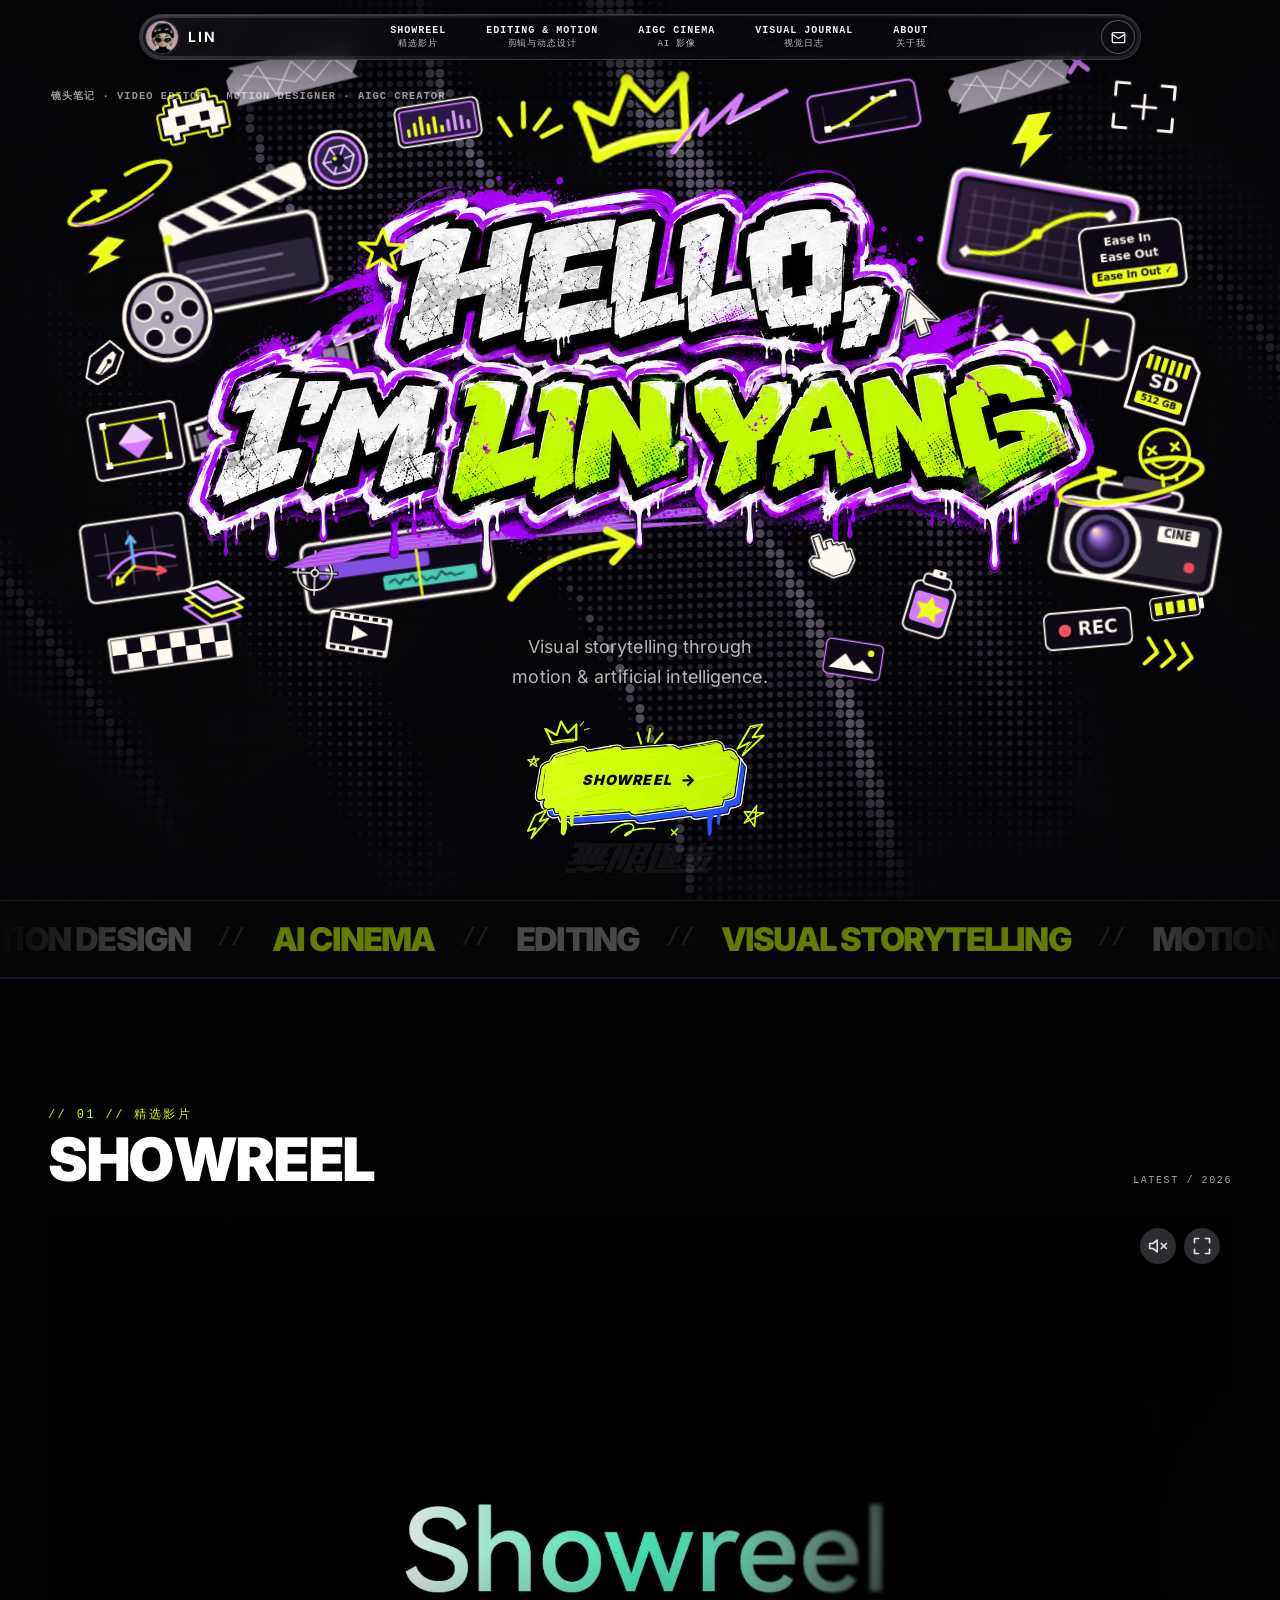
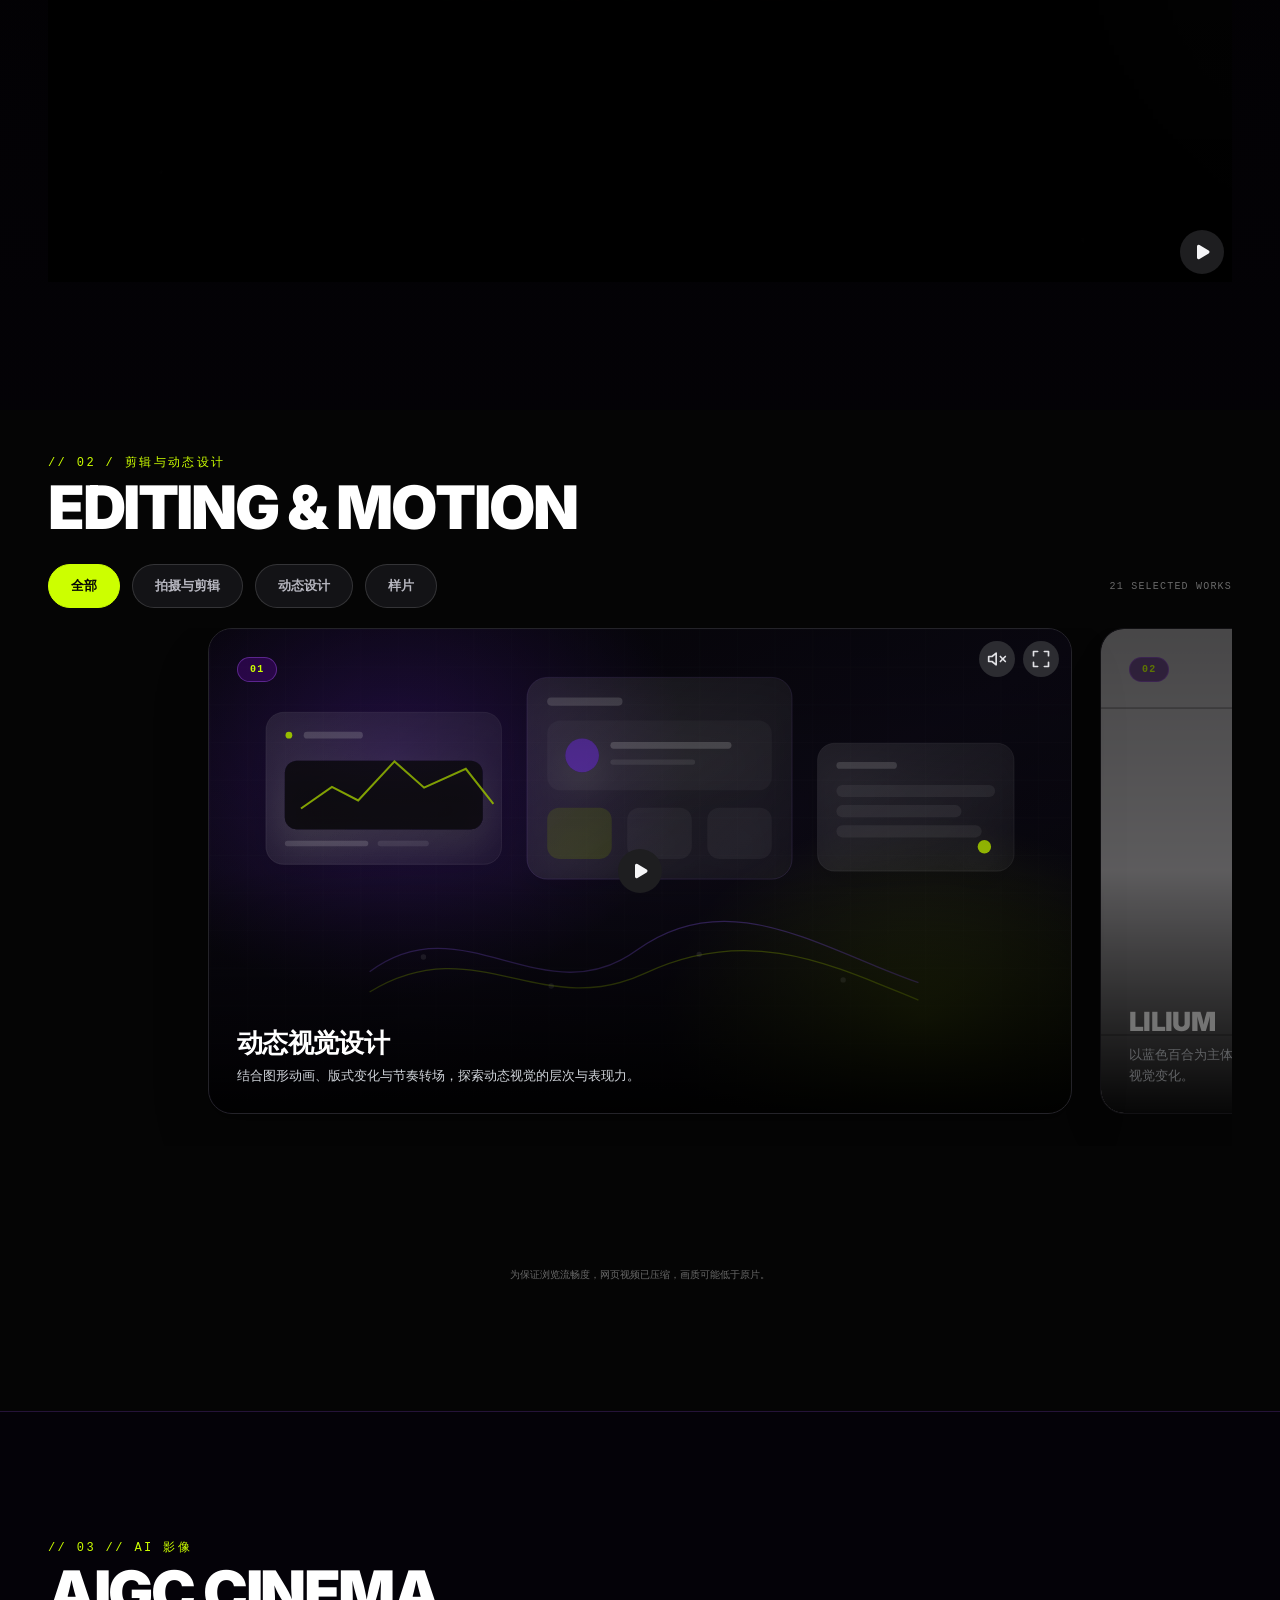
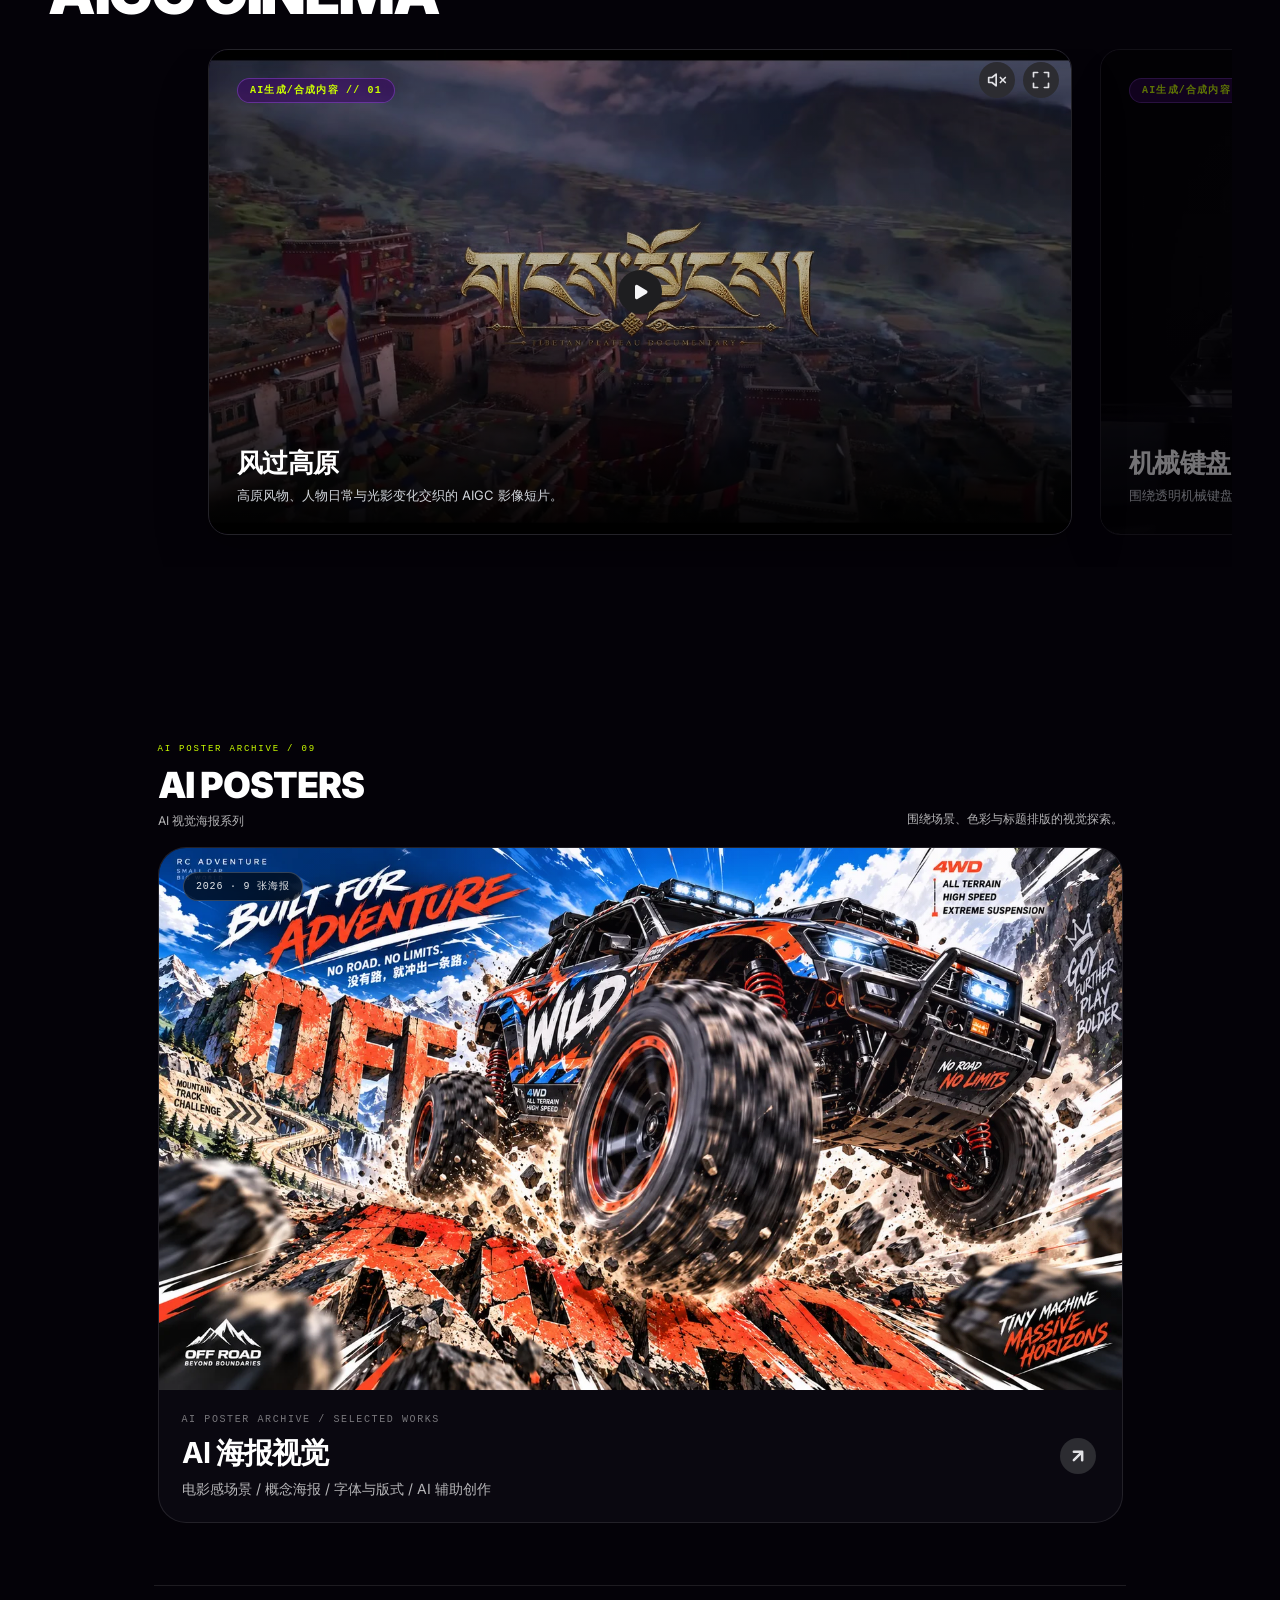
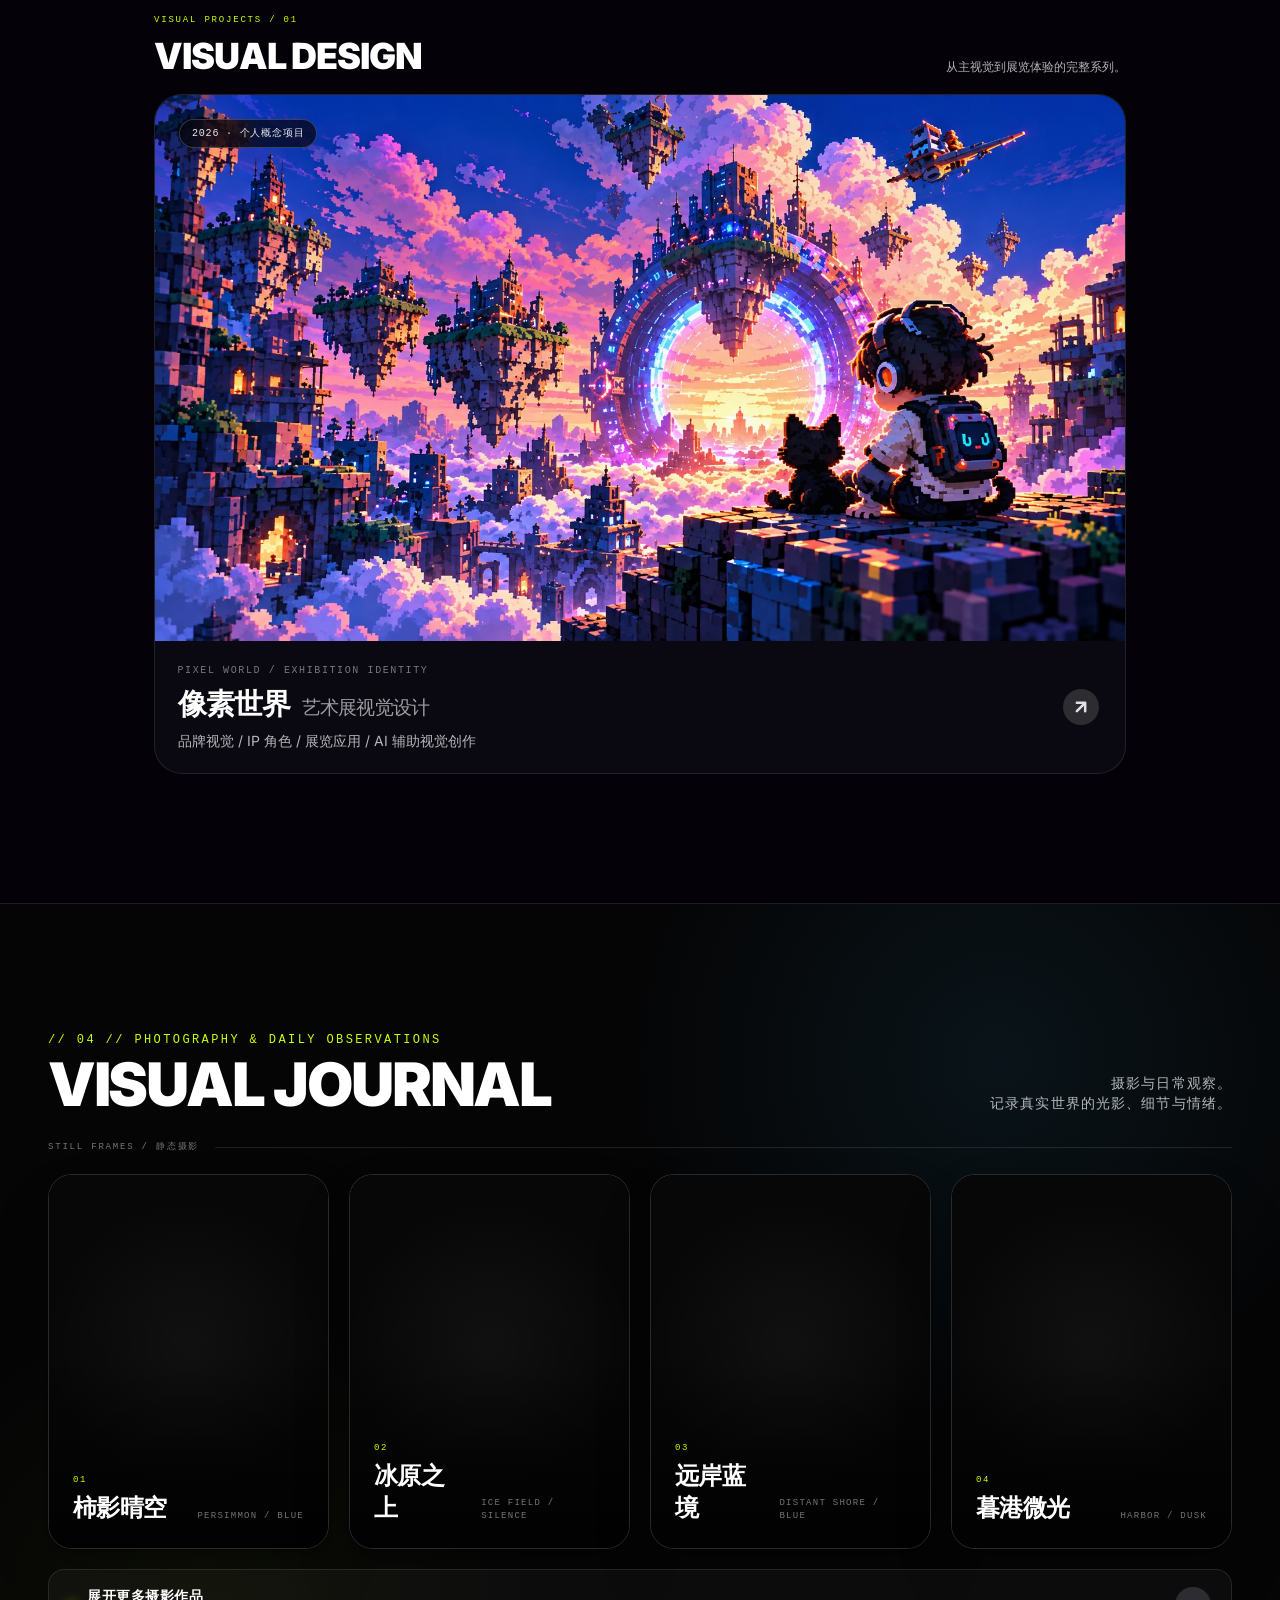
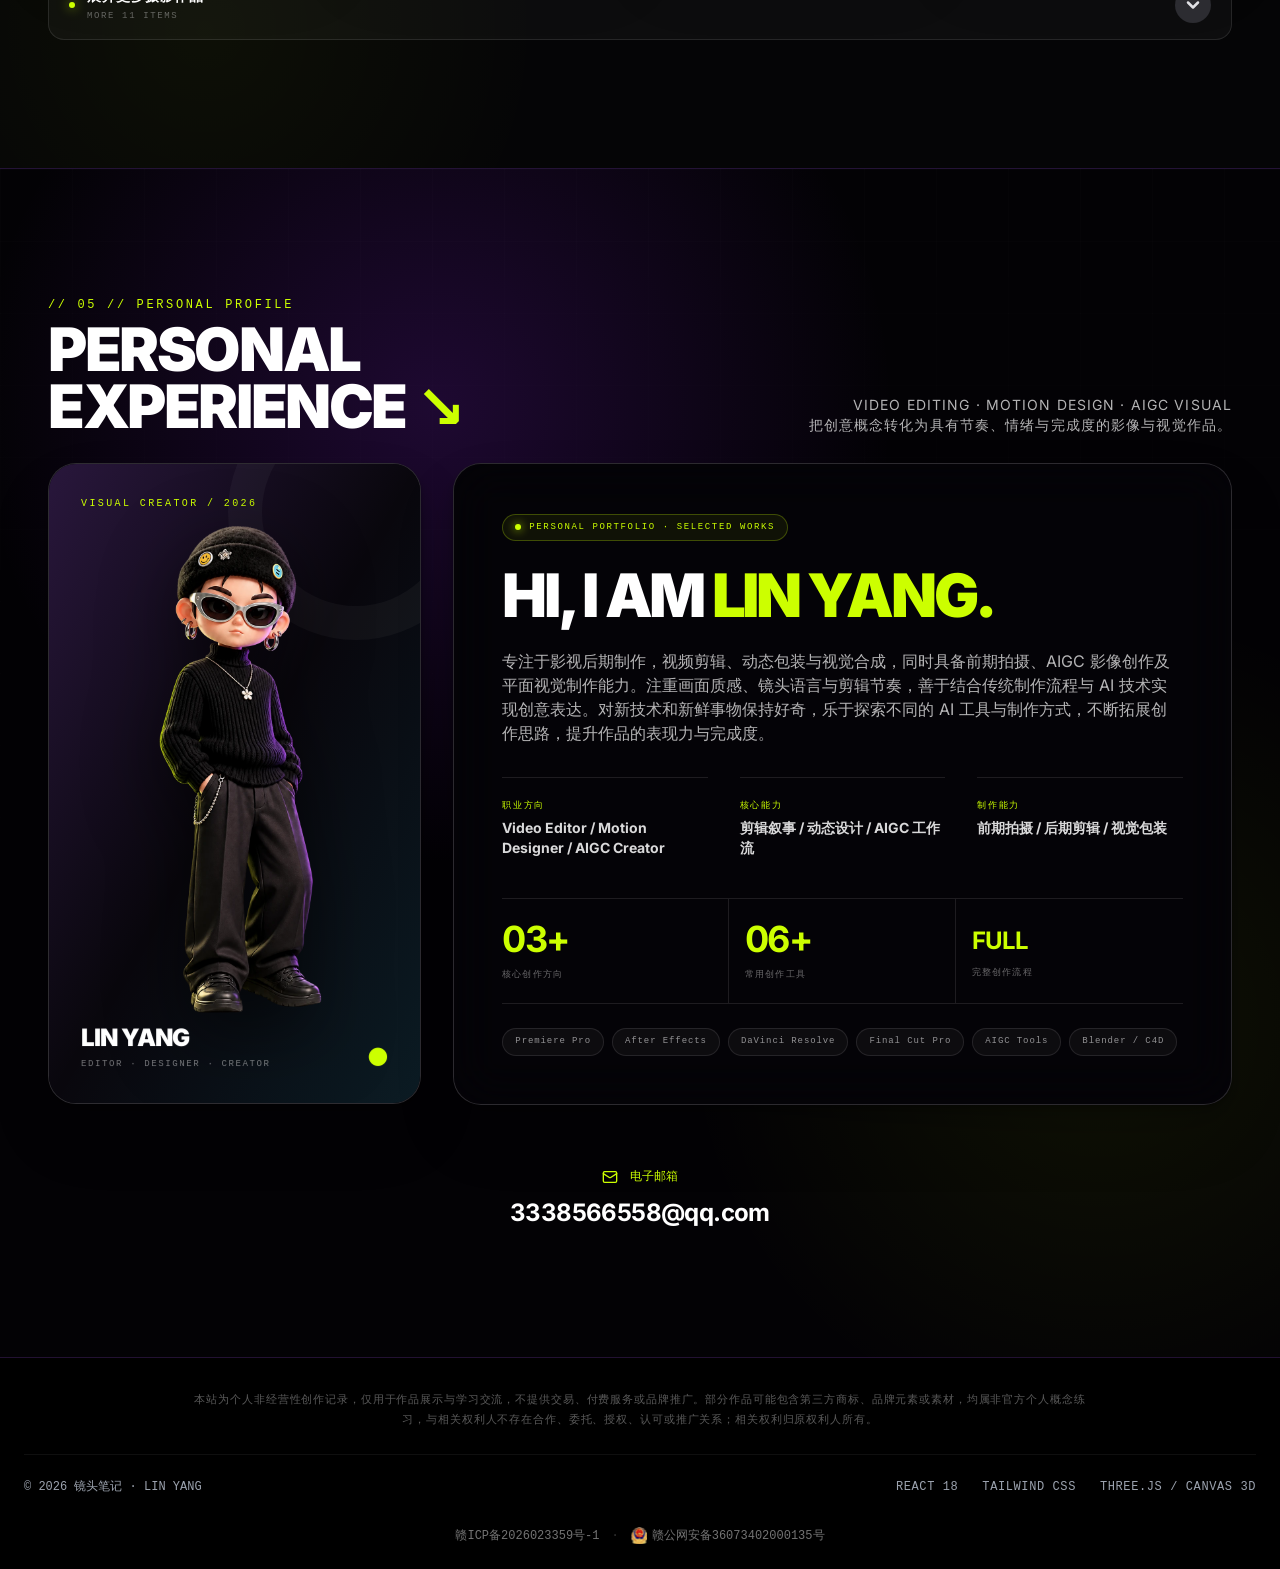
==== commit ddc59bb2: "Publish LILIUM as the second motion work" ====
--- a/index.html
+++ b/index.html
@@ -164,7 +164,7 @@
   <script src="./assets/hero/pattern-waves.js?v=0b470b080c" defer></script>
   <script src="./assets/hero/text-image-greeting.js?v=a003a6a29b" defer></script>
   <script src="./assets/hero/nav-glass-surface.js?v=66117b0109" defer></script>
-  <script src="./assets/site.js?v=374ad91c72" defer></script>
+  <script src="./assets/site.js?v=d0cab251fe" defer></script>
 
 </body>
 </html>
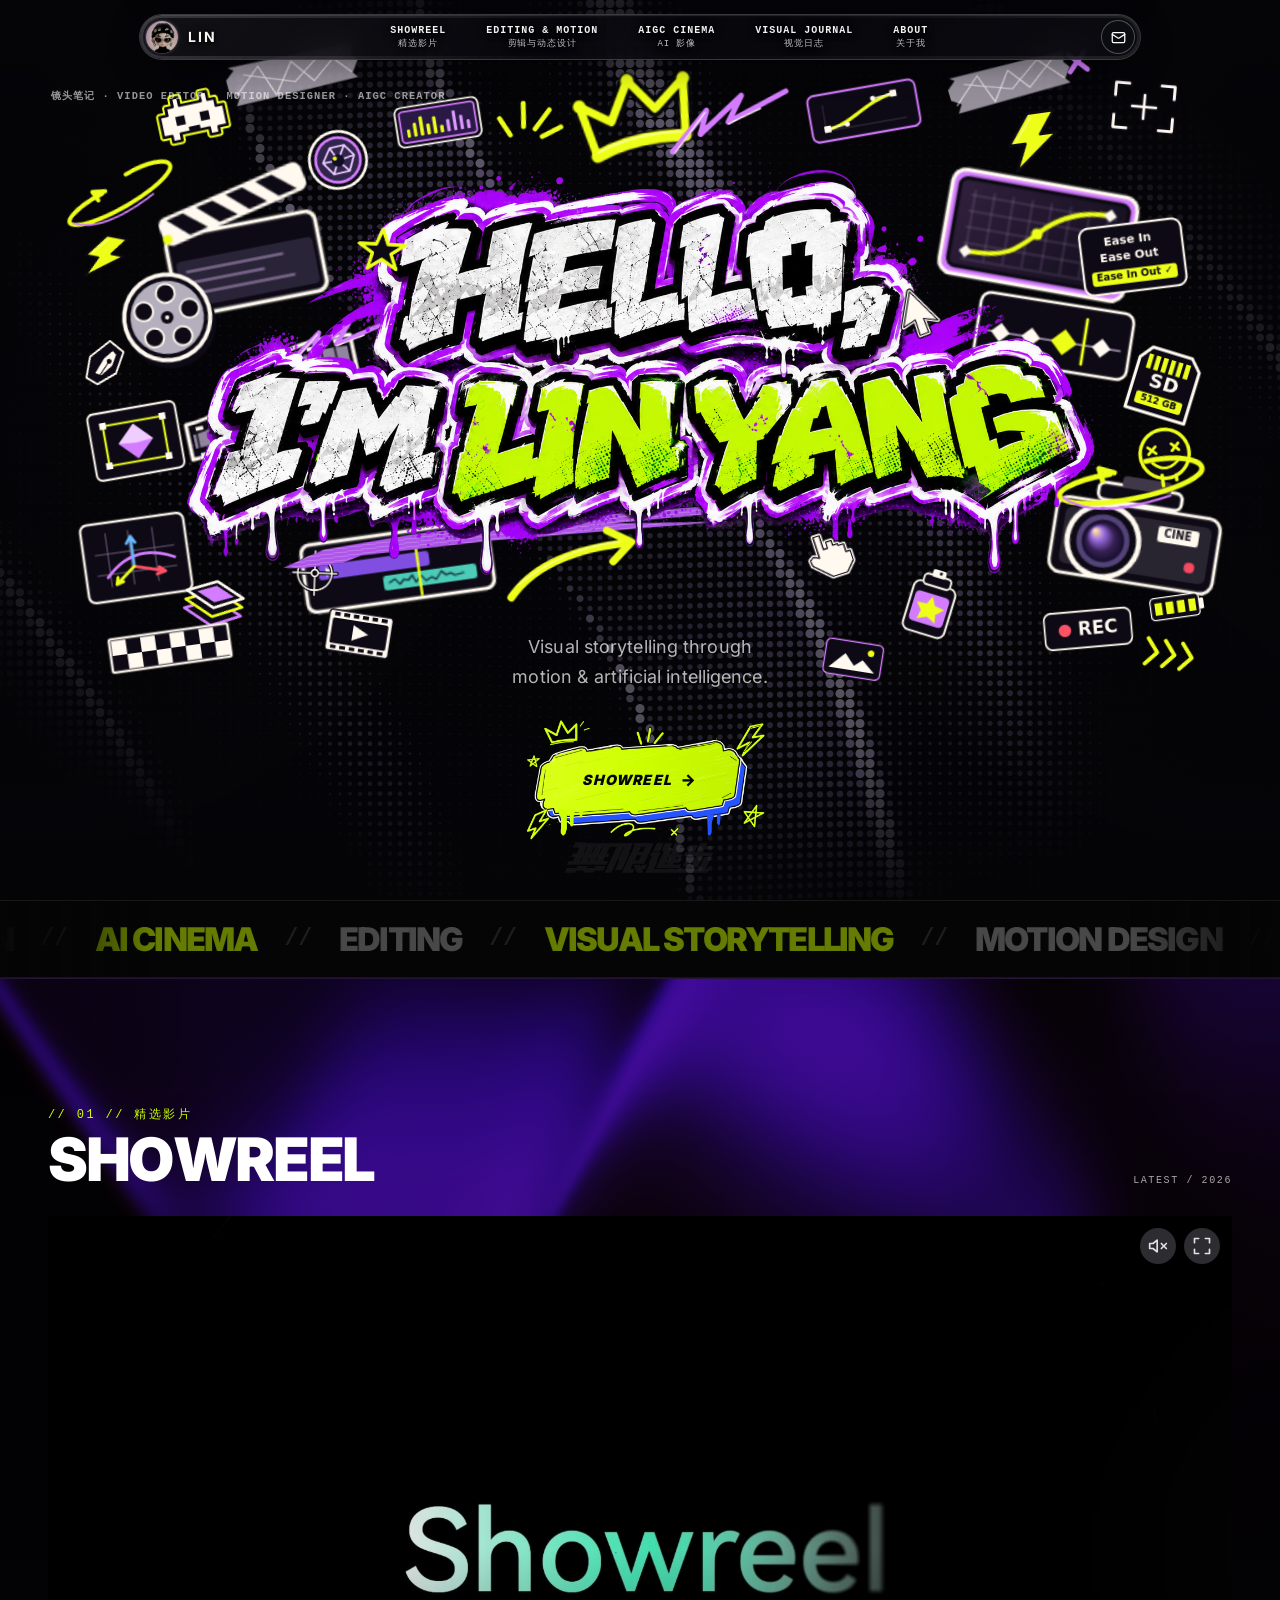
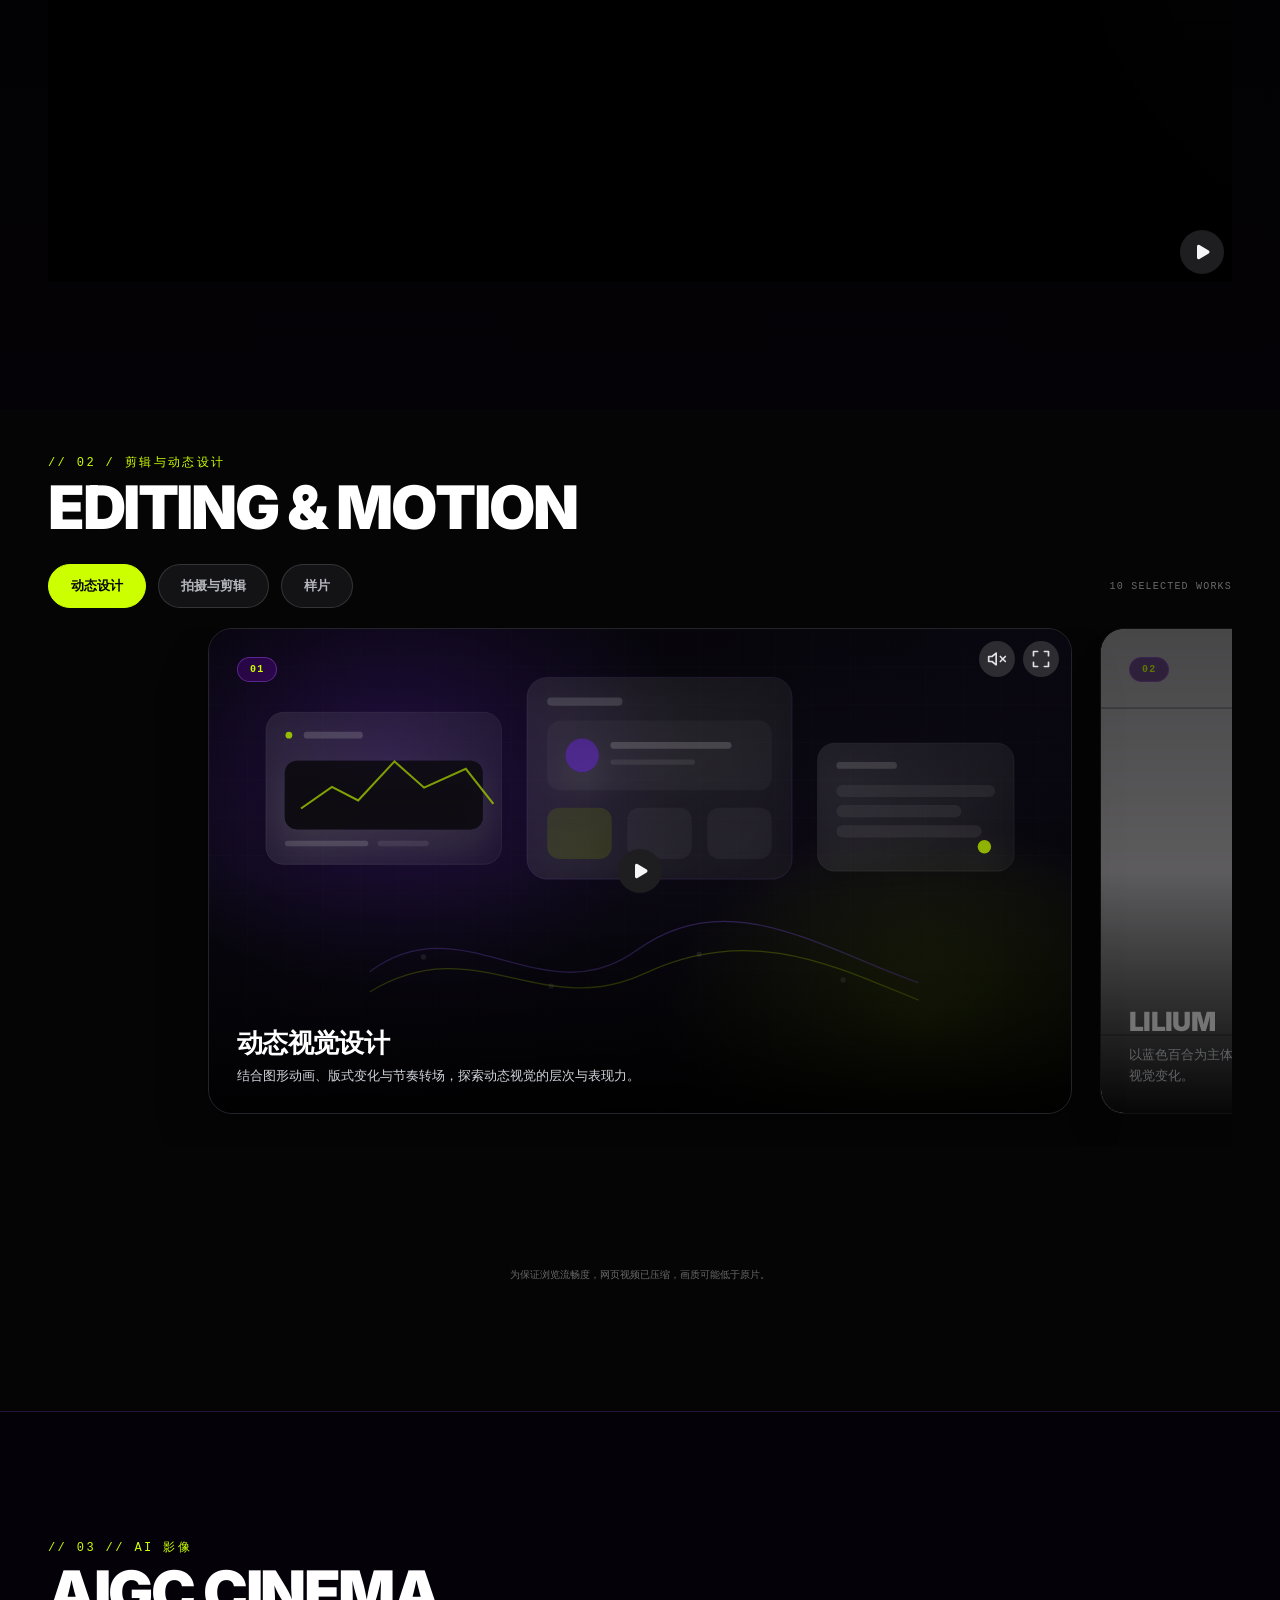
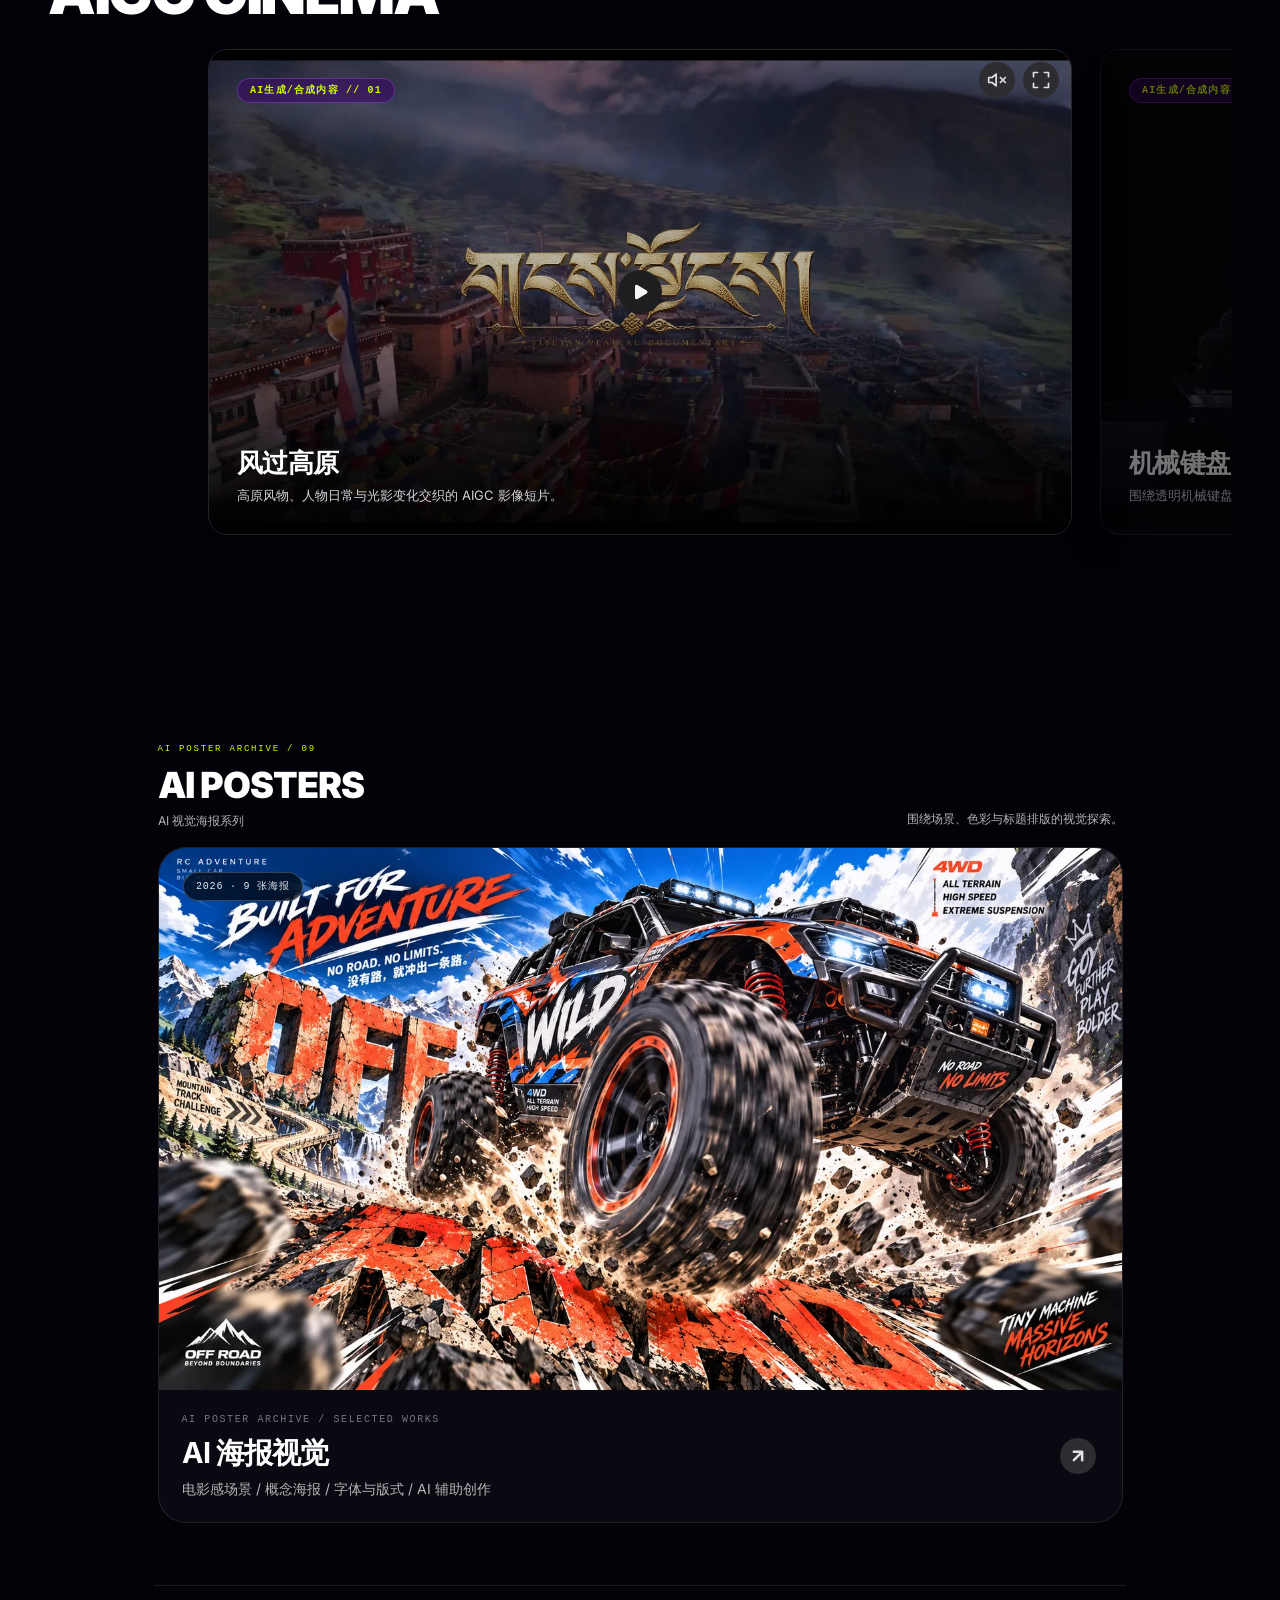
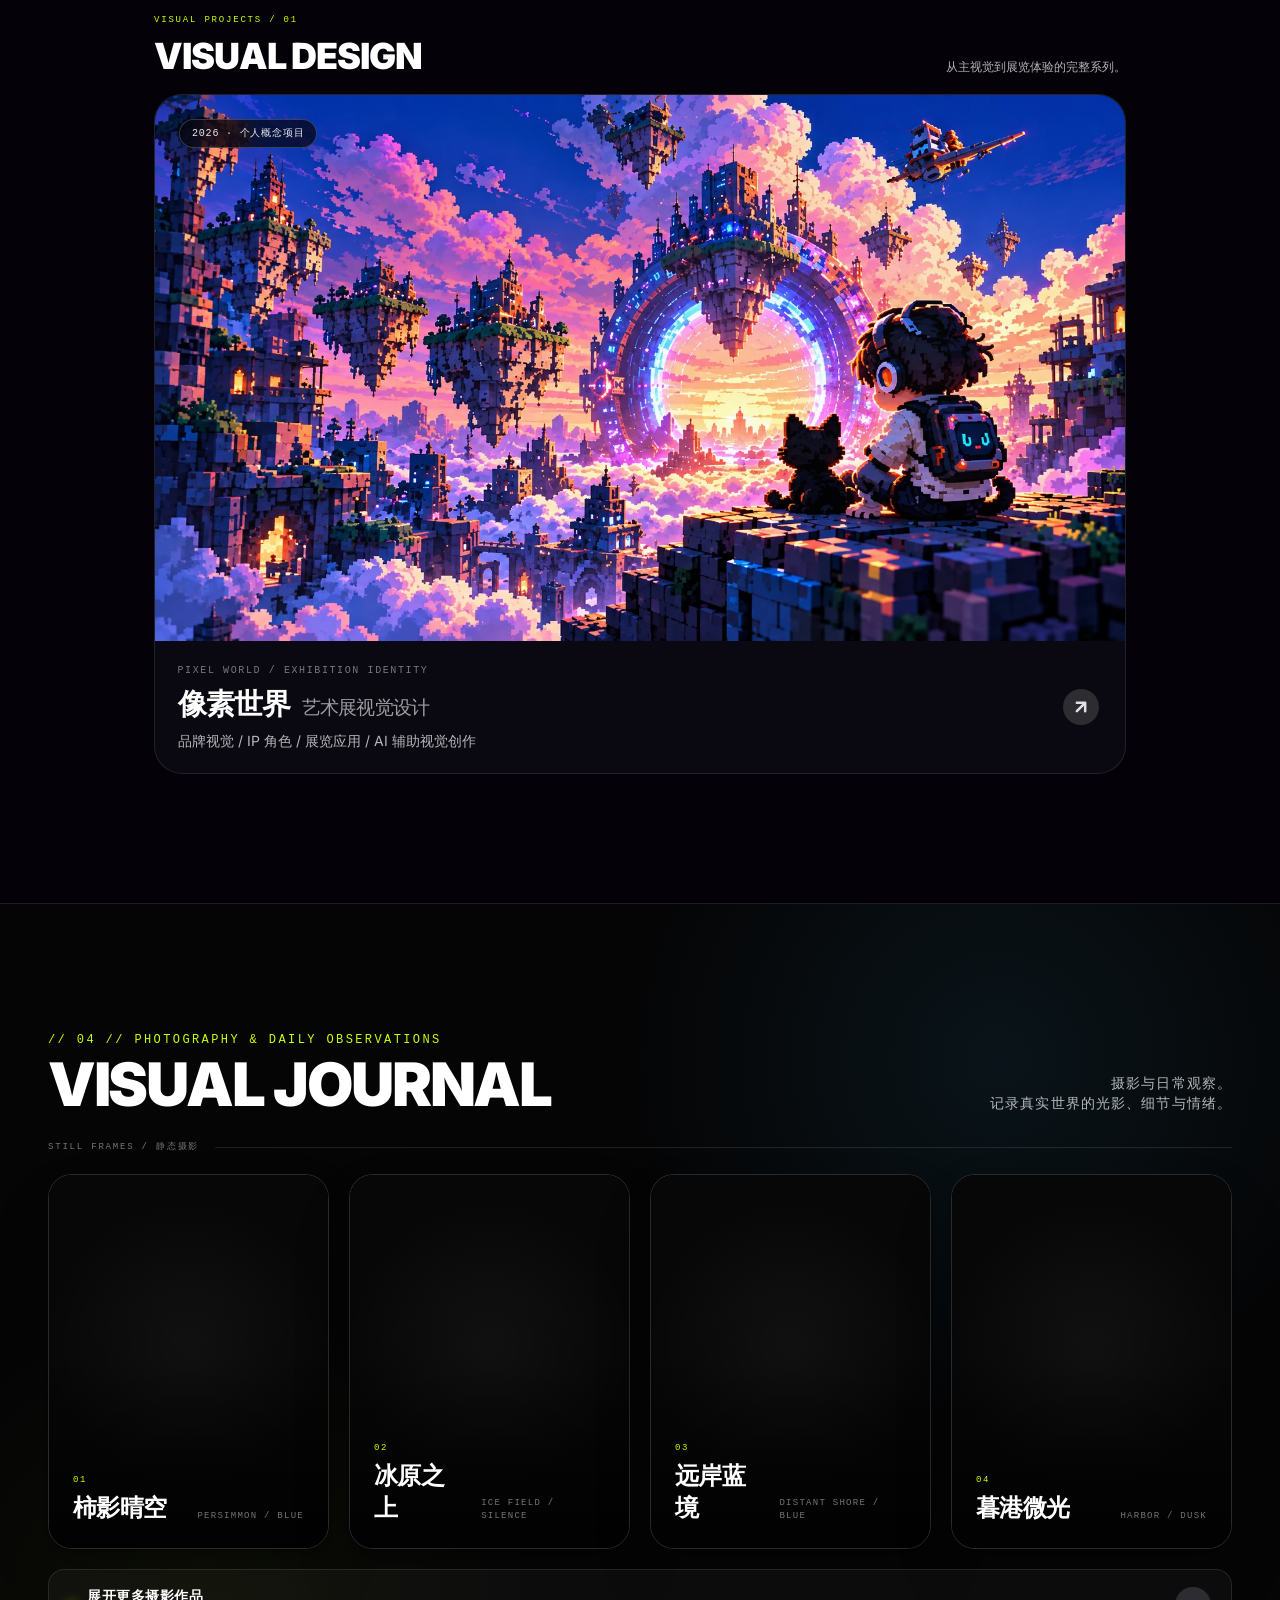
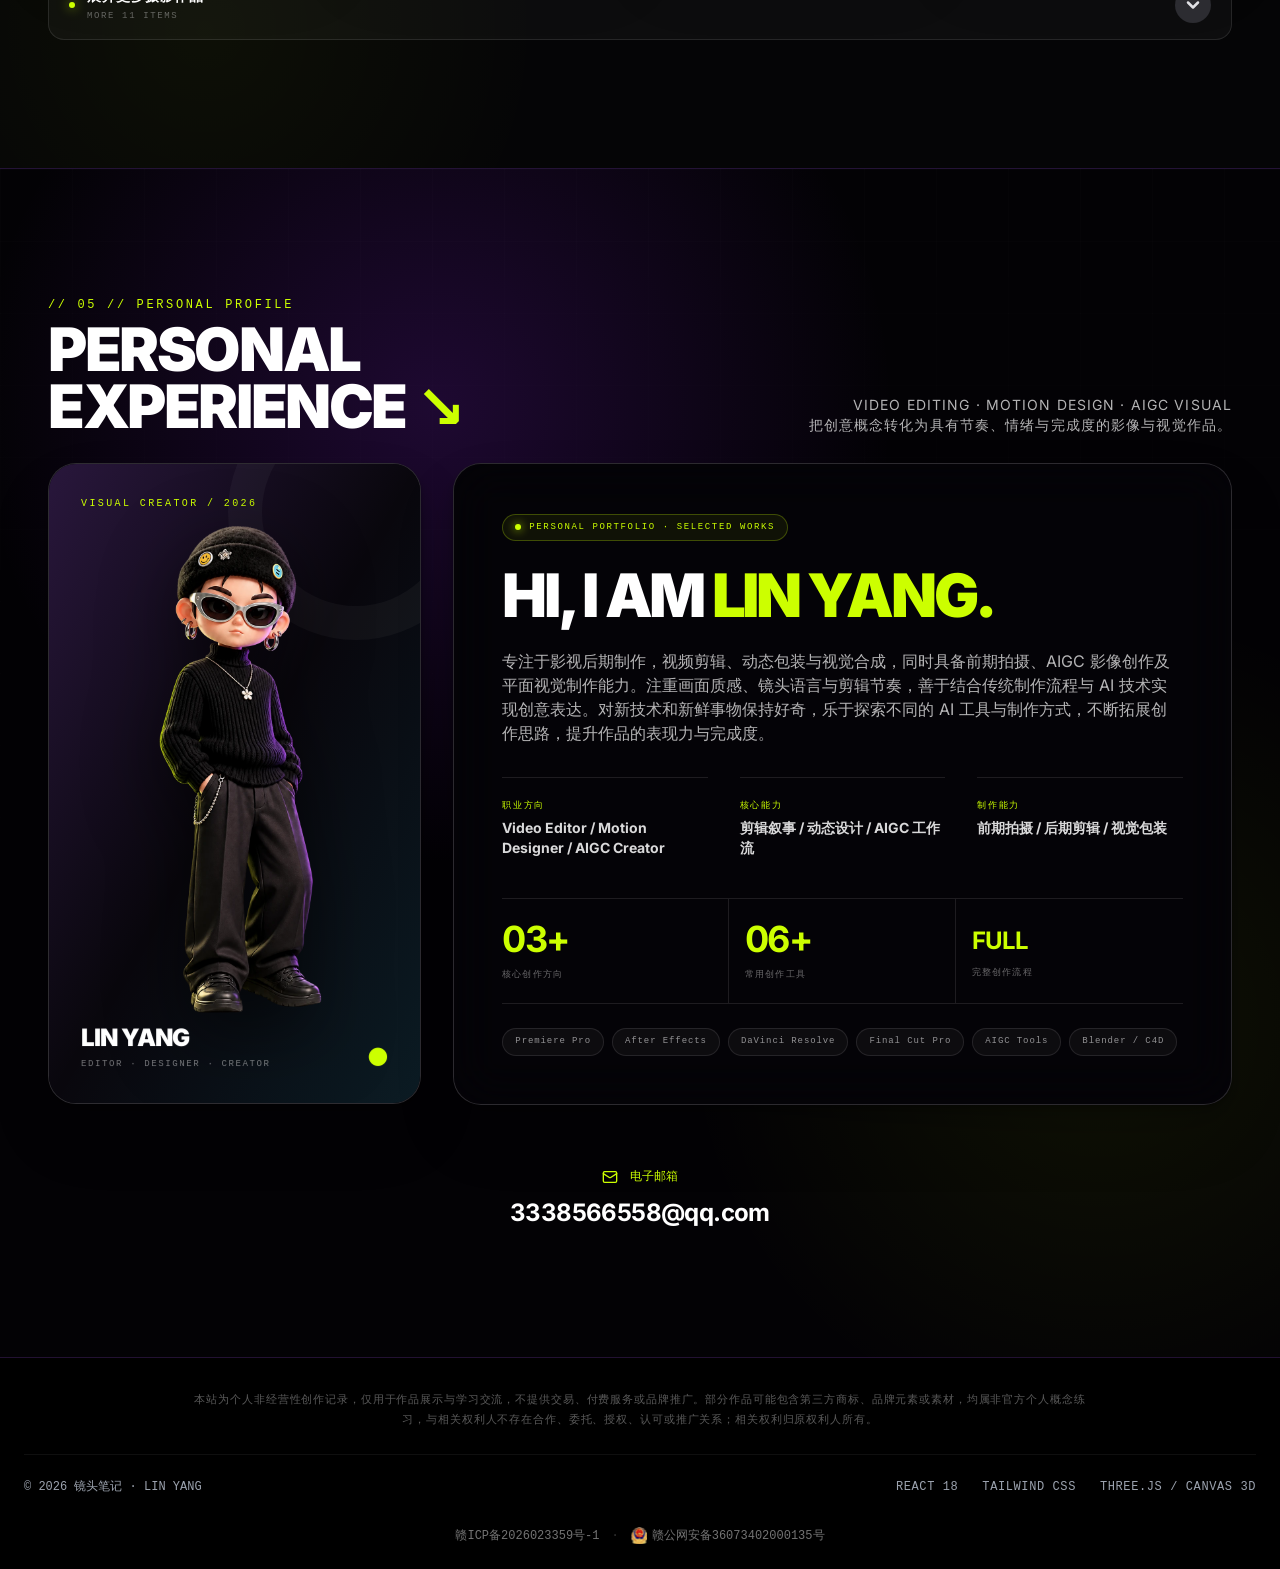
==== commit e565a300: "Simplify section 02 categories and open Motion Design first" ====
--- a/index.html
+++ b/index.html
@@ -164,7 +164,7 @@
   <script src="./assets/hero/pattern-waves.js?v=0b470b080c" defer></script>
   <script src="./assets/hero/text-image-greeting.js?v=a003a6a29b" defer></script>
   <script src="./assets/hero/nav-glass-surface.js?v=66117b0109" defer></script>
-  <script src="./assets/site.js?v=d0cab251fe" defer></script>
+  <script src="./assets/site.js?v=db9f1586e2" defer></script>
 
 </body>
 </html>
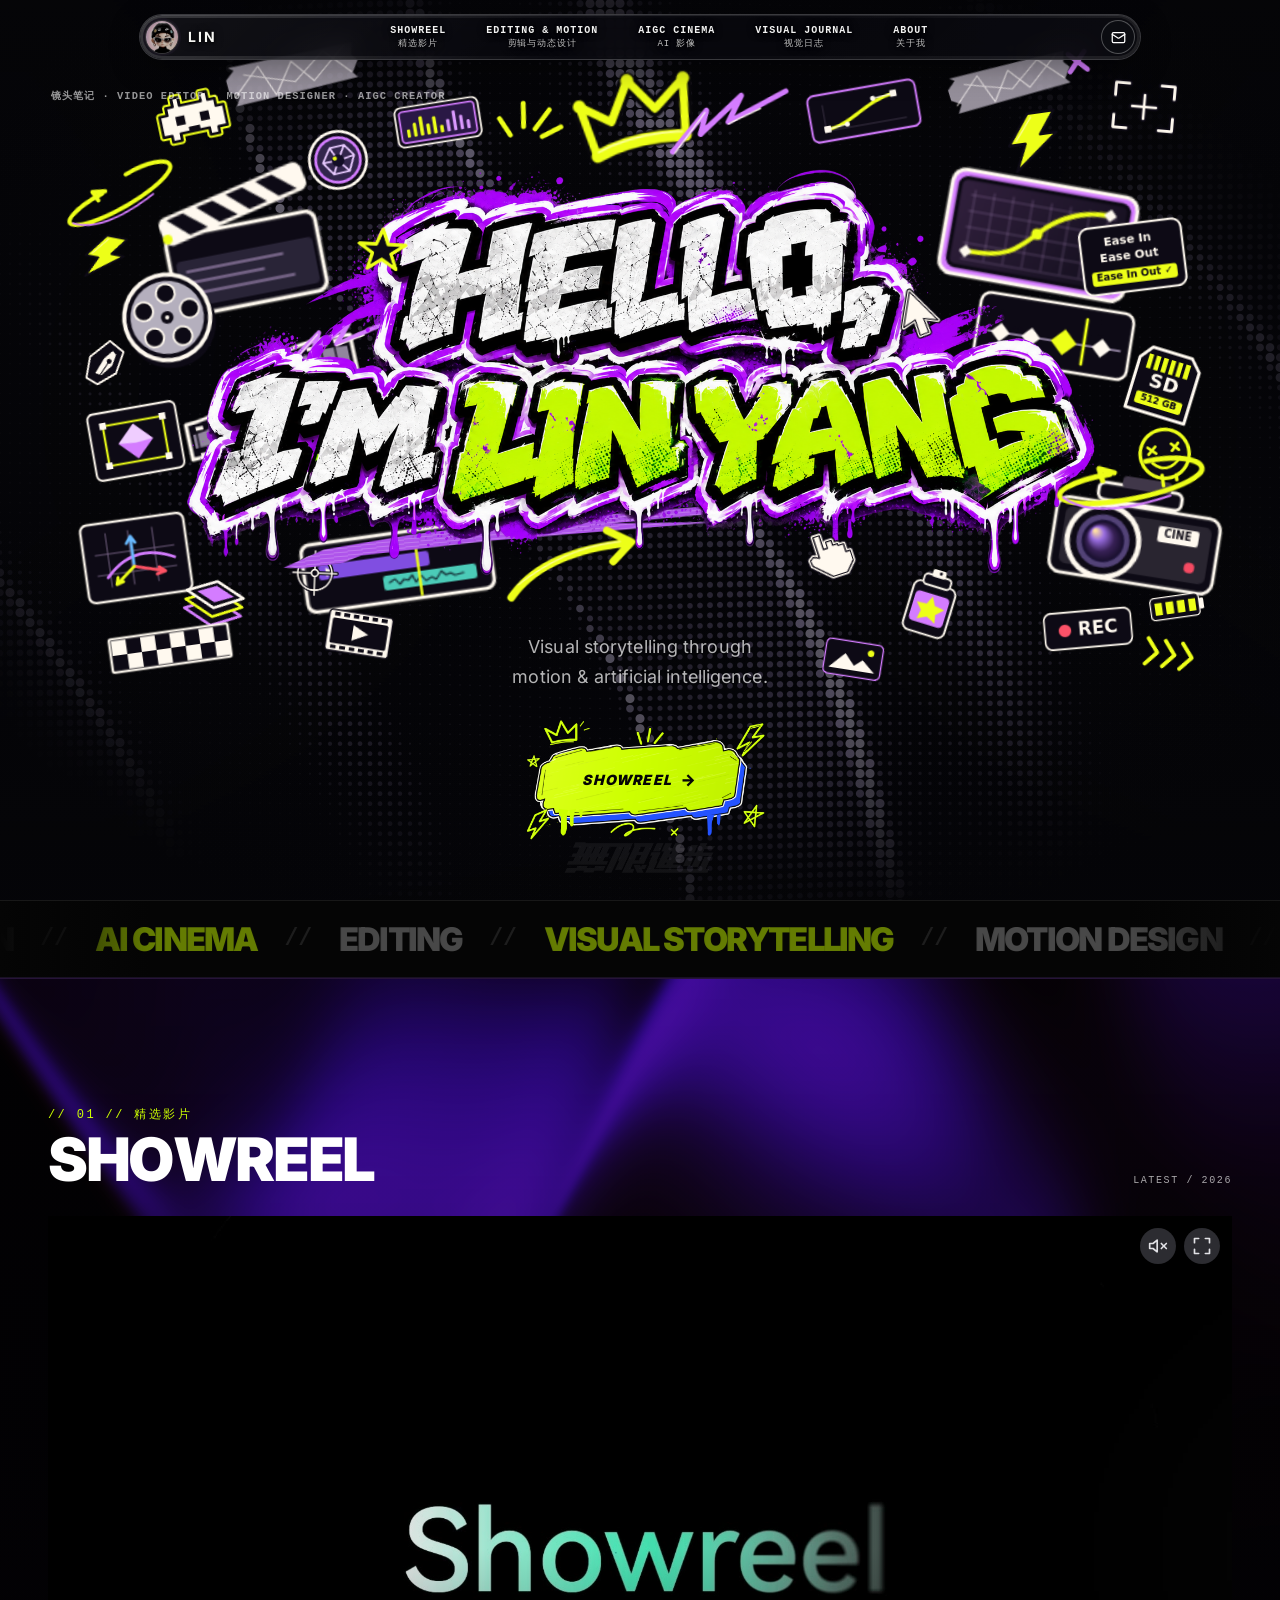
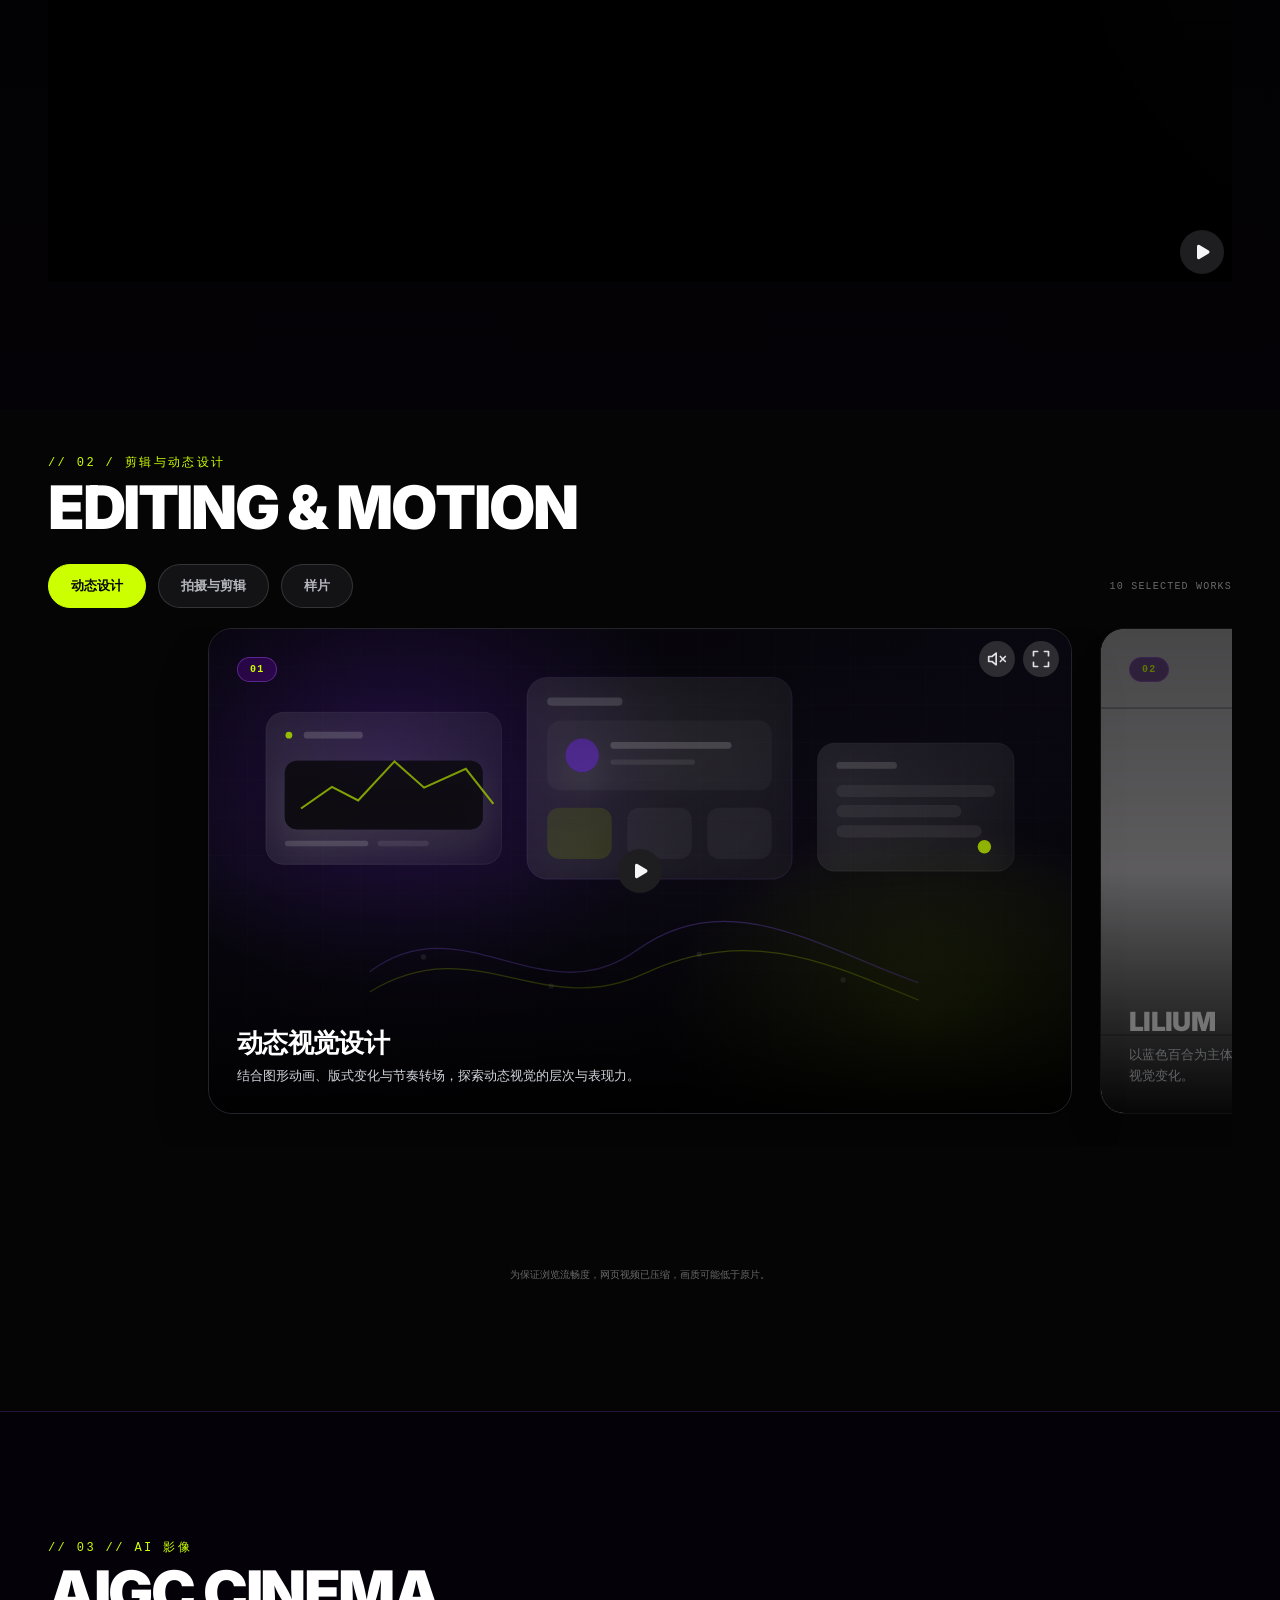
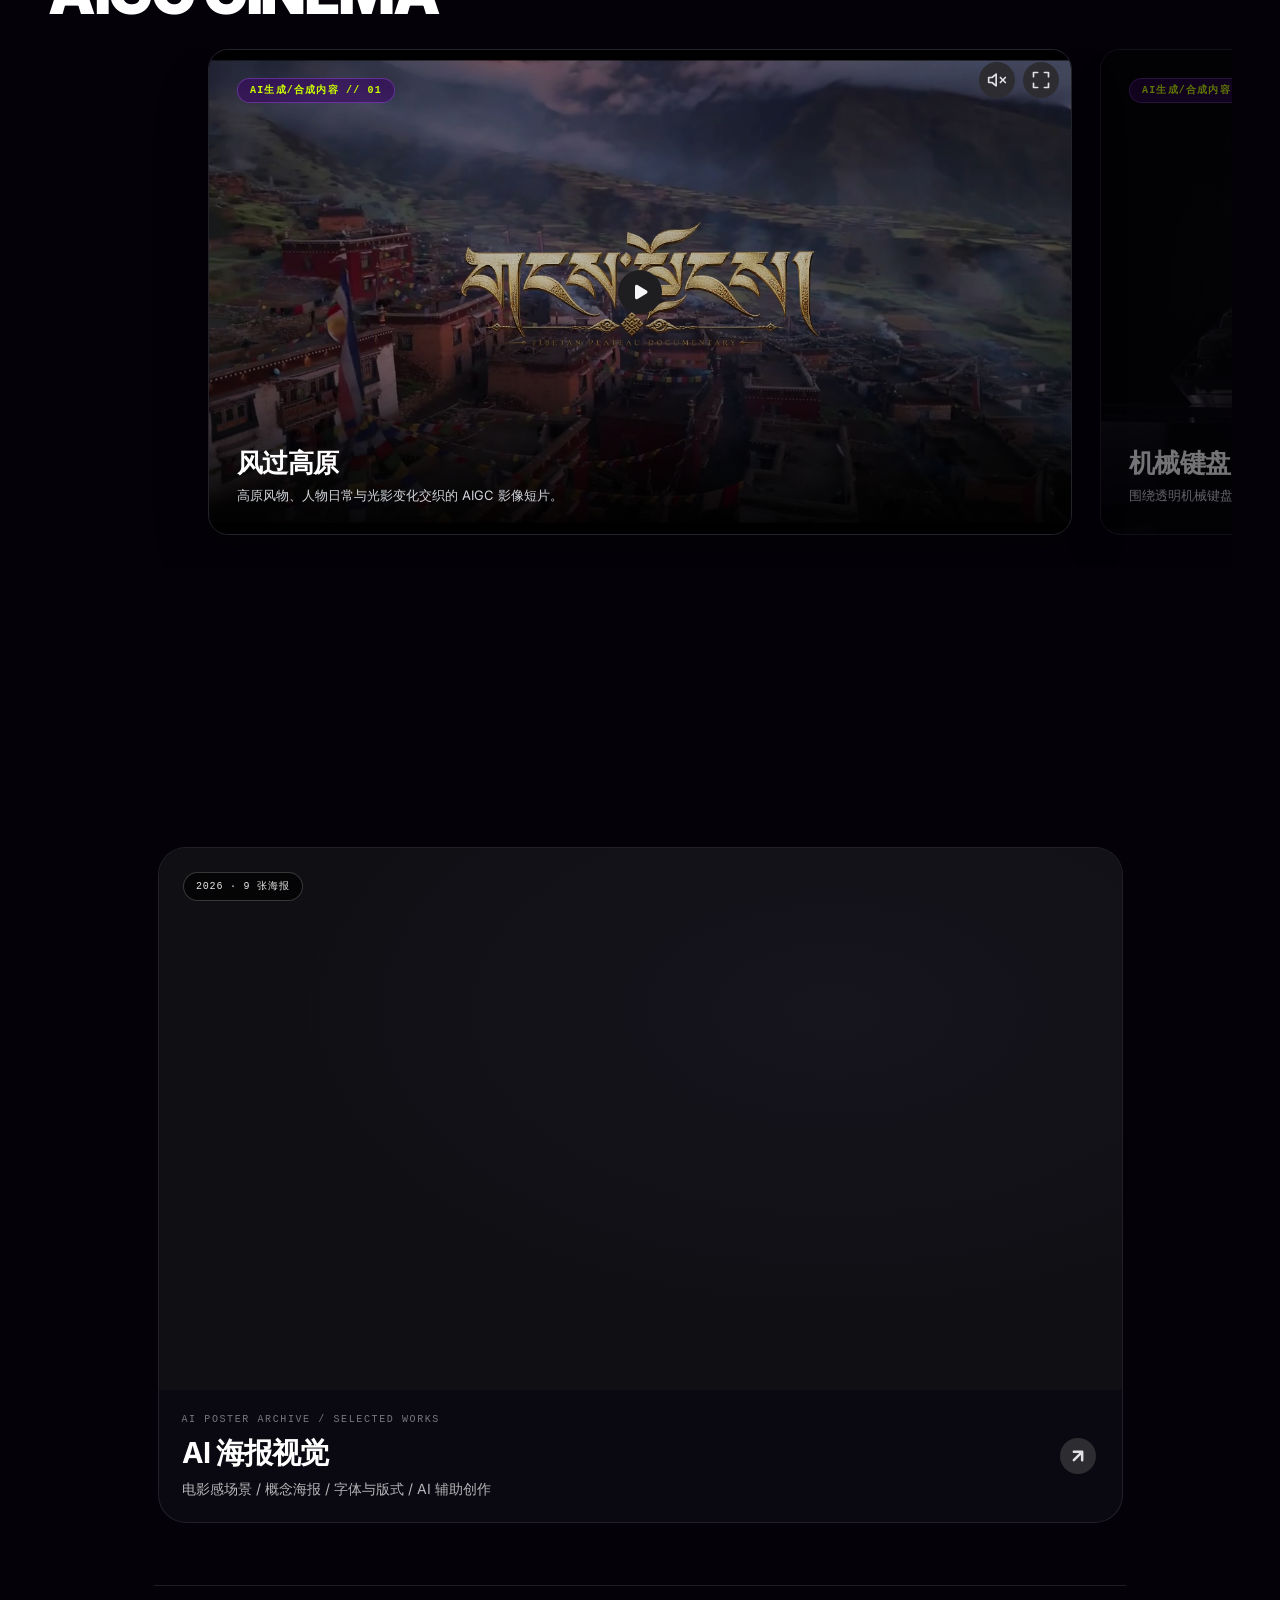
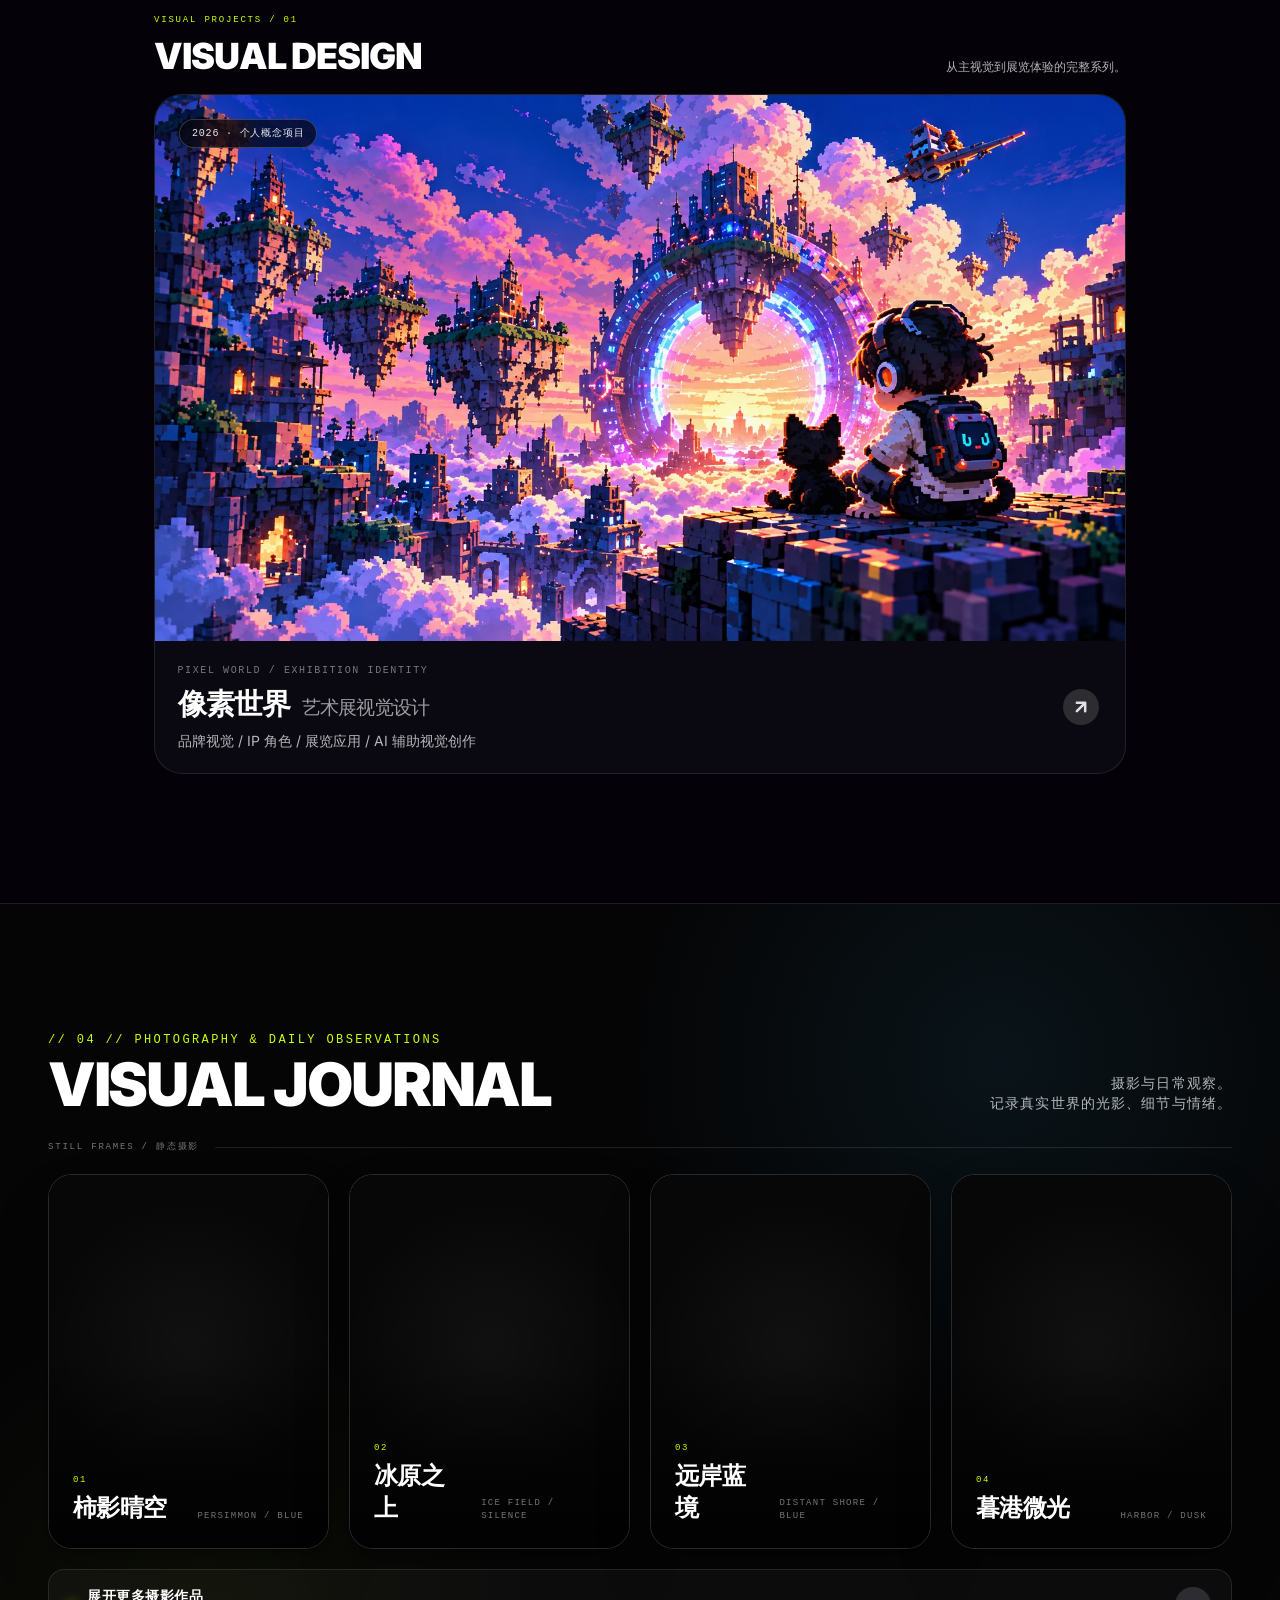
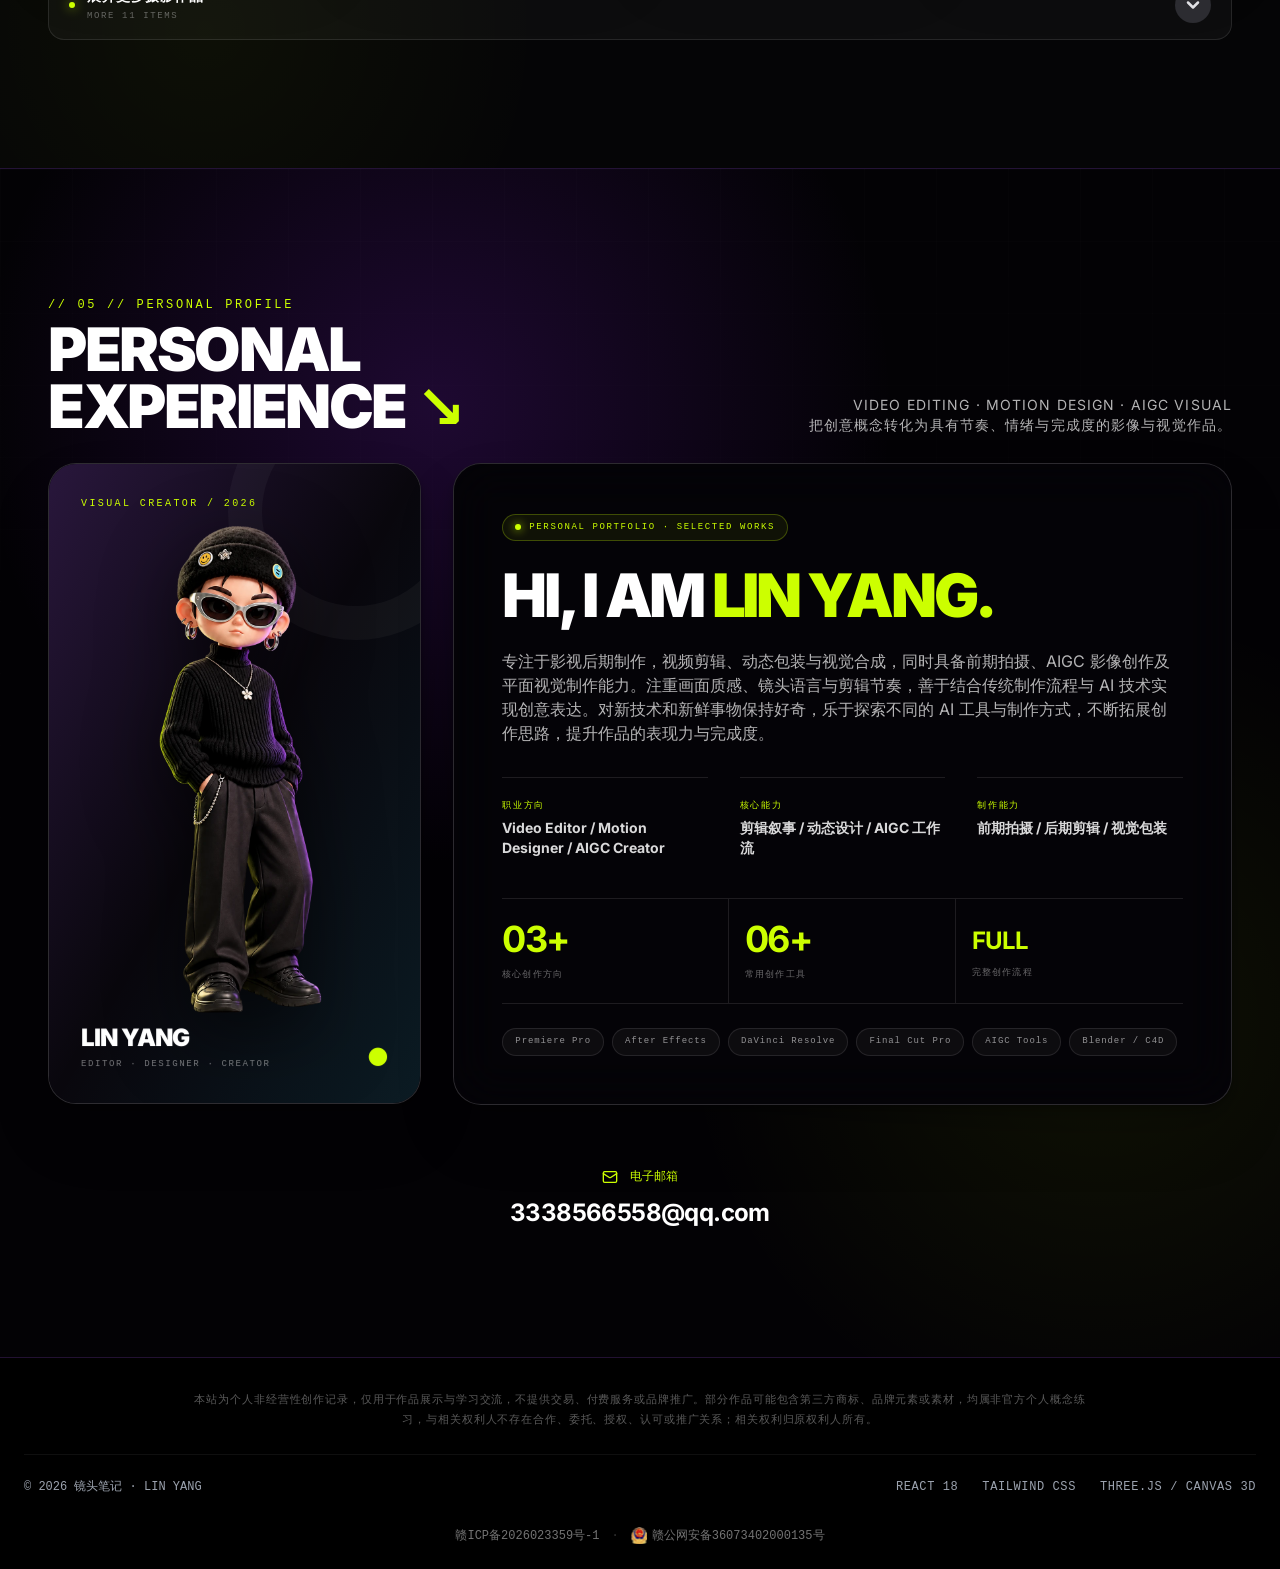
==== commit b90e5247: "Recover transient video loads and optimize the homepage title" ====
--- a/index.html
+++ b/index.html
@@ -11,7 +11,8 @@
   <meta name="theme-color" content="#050505">
   <!-- Start first-screen images before React, fonts and application parsing. -->
   <link rel="preload" as="font" type="font/woff2" href="./assets/hero/textile-greeting/pixelify-sans-latin-700-normal.woff2" crossorigin>
-  <link data-hero-preload rel="preload" as="image" type="image/webp" href="./assets/hero/textile-cycles-v1/creature-series.webp" fetchpriority="high">
+  <link rel="preload" as="image" type="image/webp" href="./assets/hero/graffiti-name-green.webp" fetchpriority="high">
+  <link data-hero-preload rel="preload" as="image" type="image/webp" href="./assets/hero/textile-cycles-v1/creature-series.webp">
   <link rel="preload" as="image" type="image/webp" href="./assets/intro/infinite-progress.webp" media="(prefers-reduced-motion: no-preference)">
   <script>
     // Reuse preload URLs, decode before entrance, and never trap a failed/slow visit.
@@ -164,7 +165,7 @@
   <script src="./assets/hero/pattern-waves.js?v=0b470b080c" defer></script>
   <script src="./assets/hero/text-image-greeting.js?v=a003a6a29b" defer></script>
   <script src="./assets/hero/nav-glass-surface.js?v=66117b0109" defer></script>
-  <script src="./assets/site.js?v=db9f1586e2" defer></script>
+  <script src="./assets/site.js?v=9e4f189800" defer></script>
 
 </body>
 </html>
